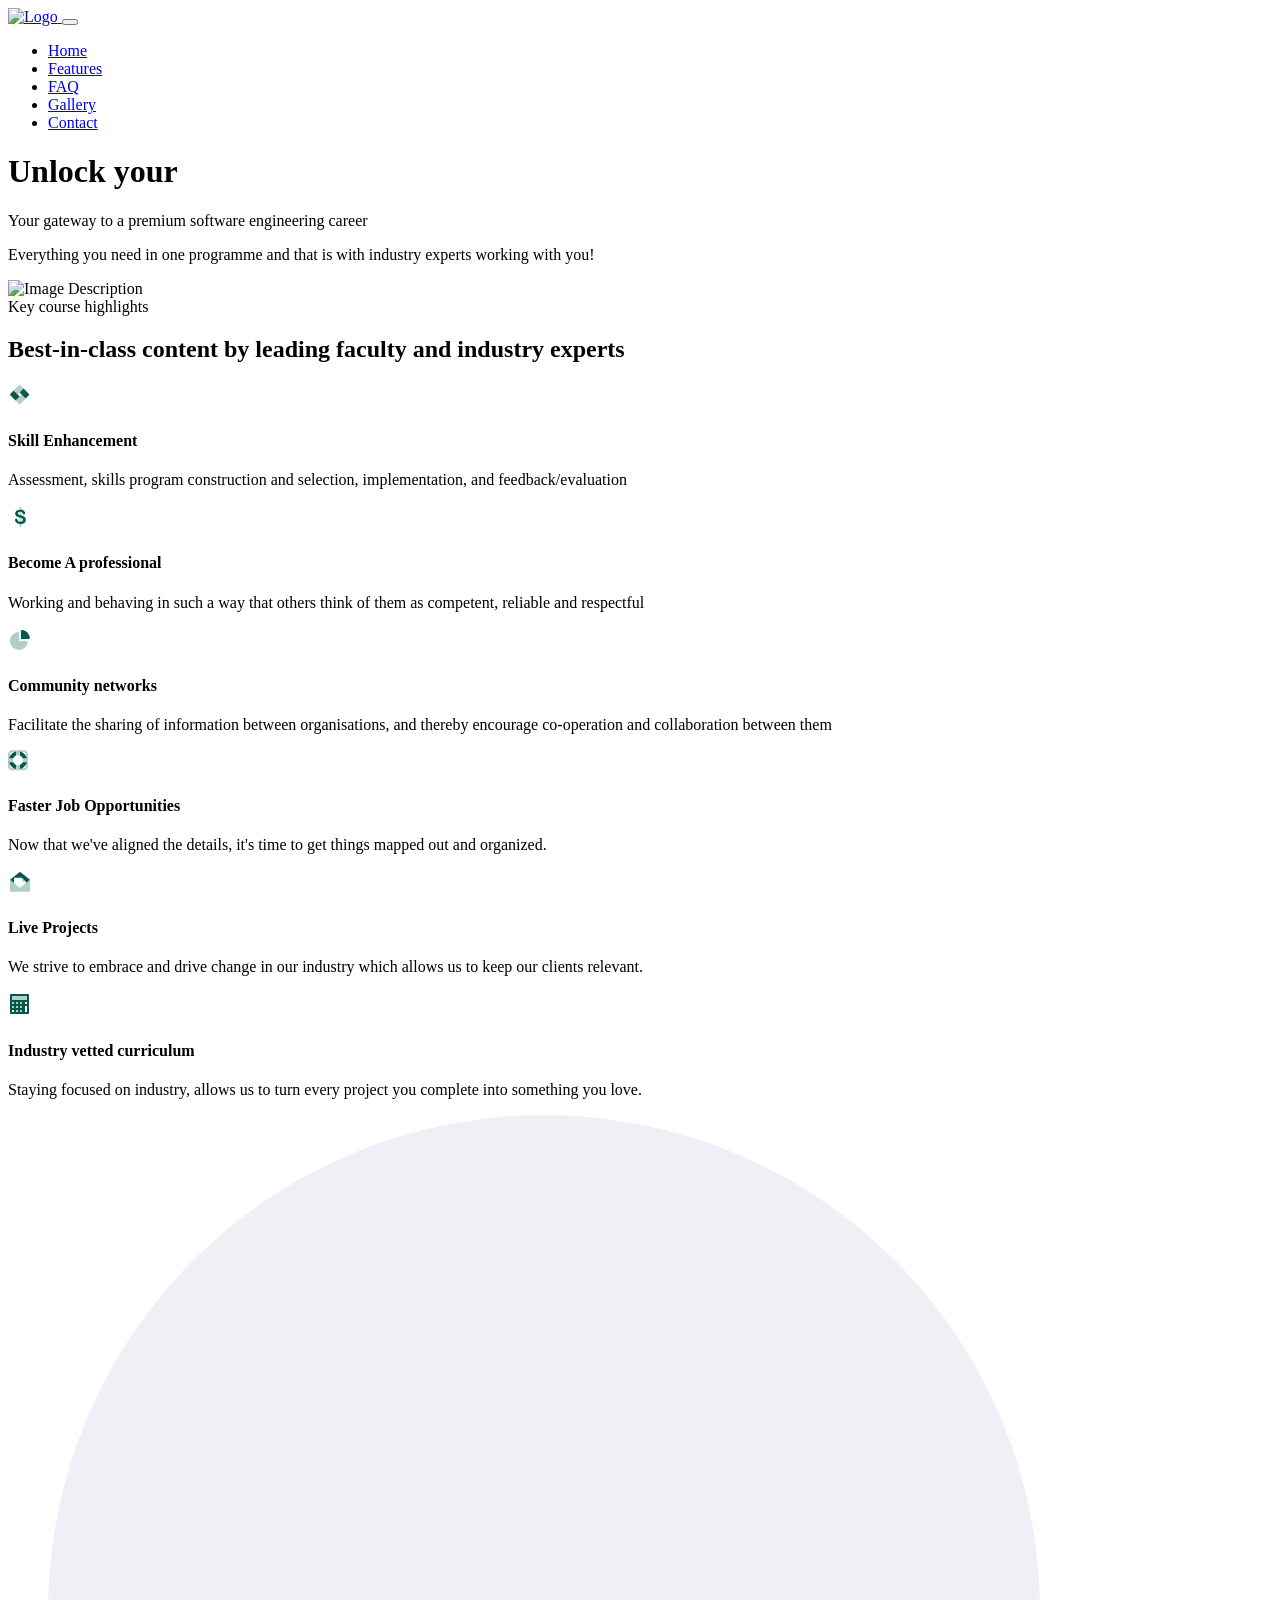
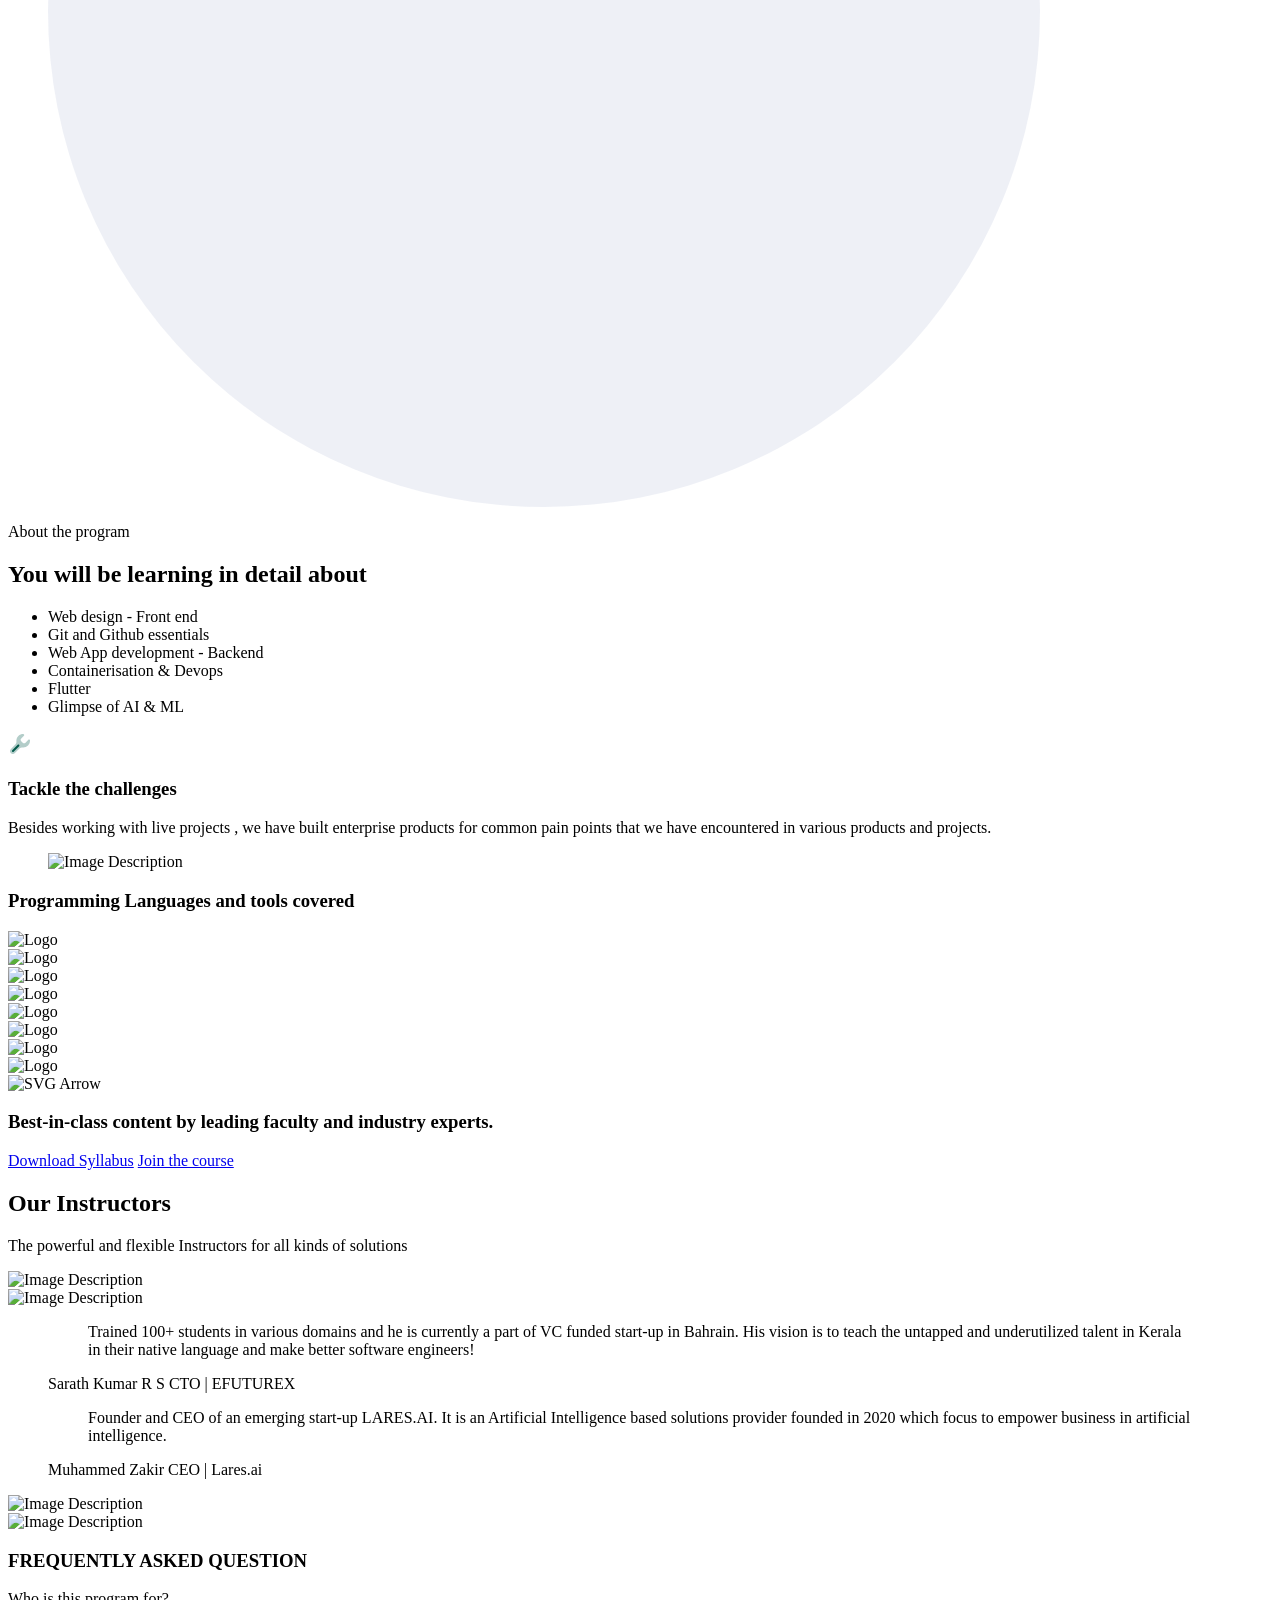
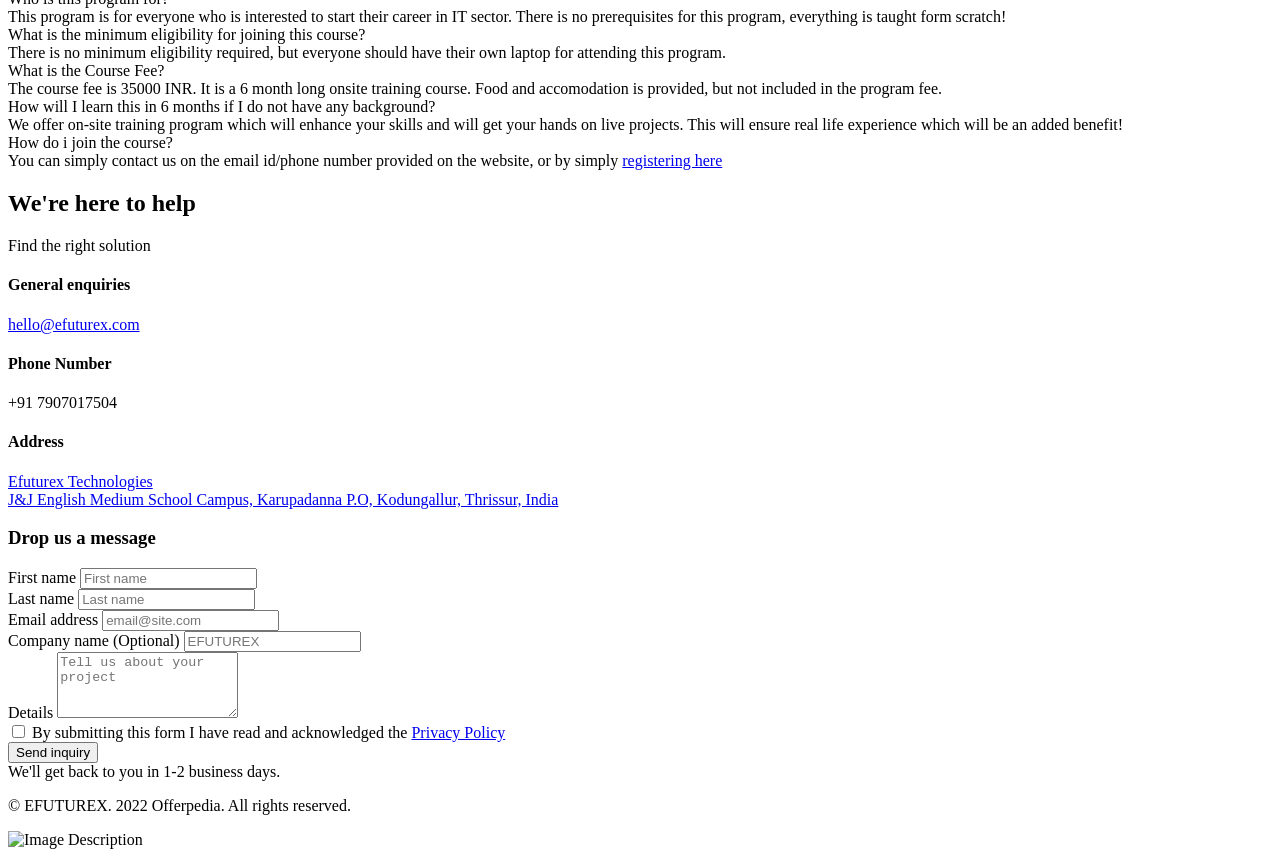
==== index.html @ 936fd27d "da a" ====
<!DOCTYPE html>
<html lang="en" dir="">
<head>
  <!-- Required Meta Tags Always Come First -->
  <meta charset="utf-8">
  <meta name="viewport" content="width=device-width, initial-scale=1, shrink-to-fit=no">

  <!-- Title -->
  <title>EFUTUREX - The Pathway to your future</title>

  <!-- Favicon -->
  <link rel="apple-touch-icon" sizes="57x57" href="assets/img/favicon/apple-icon-57x57.png">
  <link rel="apple-touch-icon" sizes="60x60" href="assets/img/favicon/apple-icon-60x60.png">
  <link rel="apple-touch-icon" sizes="72x72" href="assets/img/favicon/apple-icon-72x72.png">
  <link rel="apple-touch-icon" sizes="76x76" href="assets/img/favicon/apple-icon-76x76.png">
  <link rel="apple-touch-icon" sizes="114x114" href="assets/img/favicon/apple-icon-114x114.png">
  <link rel="apple-touch-icon" sizes="120x120" href="assets/img/favicon/apple-icon-120x120.png">
  <link rel="apple-touch-icon" sizes="144x144" href="assets/img/favicon/apple-icon-144x144.png">
  <link rel="apple-touch-icon" sizes="152x152" href="assets/img/favicon/apple-icon-152x152.png">
  <link rel="apple-touch-icon" sizes="180x180" href="assets/img/favicon/apple-icon-180x180.png">
  <link rel="icon" type="image/png" sizes="192x192"  href="assets/img/favicon/android-icon-192x192.png">
  <link rel="icon" type="image/png" sizes="32x32" href="assets/img/favicon/favicon-32x32.png">
  <link rel="icon" type="image/png" sizes="96x96" href="assets/img/favicon/favicon-96x96.png">
  <link rel="icon" type="image/png" sizes="16x16" href="assets/img/favicon/favicon-16x16.png">
  <link rel="manifest" href="/manifest.json">
  <meta name="msapplication-TileColor" content="#ffffff">
  <meta name="msapplication-TileImage" content="assets/img/favicon/ms-icon-144x144.png">
  <meta name="theme-color" content="#ffffff">

  <!-- Font -->
  <link href="https://fonts.googleapis.com/css2?family=Inter:wght@400;600&amp;display=swap" rel="stylesheet">

  <!-- CSS Implementing Plugins -->
  <link rel="stylesheet" href="assets/css/vendor.min.css">
  <link rel="stylesheet" href="assets/vendor/bootstrap-icons/font/bootstrap-icons.css">
  <link rel="stylesheet" href="assets/vendor/aos/dist/aos.css">

  <!-- CSS Front Template -->
  <link rel="stylesheet" href="assets/css/theme.minc619.css?v=1.0">
</head>

<body id="homeSection" class="position-relative">
  <!-- ========== HEADER ========== -->
  <header id="header" class="navbar navbar-expand-lg navbar-end navbar-absolute-top navbar-light navbar-show-hide" data-hs-header-options='{
            "fixMoment": 1000,
            "fixEffect": "slide"
          }'>
    

    <div class="container">
      <nav class="js-mega-menu navbar-nav-wrap">
        <!-- Default Logo -->
        <a class="navbar-brand" href="index.html" aria-label="Front">
          <img class="navbar-brand-logo" src="assets/img/EFUTUREX-Logo.png" alt="Logo" style="100px">
        </a>
        <!-- End Default Logo -->

        <!-- Toggler -->
        <button class="navbar-toggler" type="button" data-bs-toggle="collapse" data-bs-target="#navbarNavDropdown" aria-controls="navbarNavDropdown" aria-expanded="false" aria-label="Toggle navigation">
          <span class="navbar-toggler-default">
            <i class="bi-list"></i>
          </span>
          <span class="navbar-toggler-toggled">
            <i class="bi-x"></i>
          </span>
        </button>
        <!-- End Toggler -->

        <!-- Collapse -->
        <div class="collapse navbar-collapse" id="navbarNavDropdown">
          <ul id="navbarNavDropdownNav" class="navbar-nav">
            <li class="nav-item">
              <a class="nav-link active" href="#homeSection">Home</a>
            </li>

            <li class="nav-item">
              <a class="nav-link" href="#aboutSection">Features</a>
            </li>

            <li class="nav-item">
              <a class="nav-link" href="#pricingSection">FAQ</a>
            </li>
			
			<li class="nav-item">
              <a class="nav-link" href="#pricingSection">Gallery</a>
            </li>

            <li class="nav-item">
              <a class="nav-link" href="#eventsSection">Contact</a>
            </li>
		  </ul>
        </div>
        <!-- End Collapse -->
      </nav>
    </div>
  </header>

  <!-- ========== END HEADER ========== -->

  <!-- ========== MAIN CONTENT ========== -->
  <main id="content" role="main" class="mb-5">
    <!-- Hero -->
    <div class="container position-relative content-space-t-3 content-space-t-md-4 content-space-t-lg-4">
      <div class="row justify-content-lg-between align-items-lg-center">
        <div class="col-md-10 col-lg-5">
          <!-- Heading -->
          <div class="mb-7">
            <h1 class="display-4 mb-3">
              Unlock your<br>

              <span class="text-primary text-highlight-warning">
                <span class="js-typedjs" data-hs-typed-options='{
                        "strings": ["future.", "potential.", "skills."],
                        "typeSpeed": 90,
                        "loop": true,
                        "backSpeed": 30,
                        "backDelay": 2500
                      }'></span>
              </span>
            </h1>
            <p class="lead">Your gateway to a premium software engineering career</p>
            <p class="lead">Everything you need in one programme and that is with industry experts working with you!</p>
          </div>
          <!-- End Title & Description -->

          
        </div>
        <!-- End Col -->

        <div class="col-lg-6">
          <div class="d-none d-lg-block">
            <img class="img-fluid" src="assets/svg/illustrations/oc-growing.svg" alt="Image Description">
          </div>
        </div>
        <!-- End Col -->
      </div>
      <!-- End Row -->
    </div>
    <!-- End Hero -->

    <!-- Icon Blocks -->
    <div class="overflow-hidden">
      <div class="container position-relative content-space-2 content-space-t-lg-3">
        <!-- Heading -->
        <div class="w-md-75 w-lg-50 text-center mx-md-auto mb-5 mb-md-9">
          <span class="text-cap">Key course highlights</span>
          <h2>Best-in-class content by leading faculty and industry experts</h2>
        </div>
        <!-- End Heading -->

        <div class="row">
          <div class="col-sm-6 col-md-4 mb-3 mb-md-5">
            <!-- Icon Blocks -->
            <div class="pe-lg-6">
              <span class="svg-icon text-primary mb-3">
                <svg width="24" height="24" viewBox="0 0 24 24" fill="none" xmlns="http://www.w3.org/2000/svg">
                  <path d="M15.6 5.59998L20.9 10.9C21.3 11.3 21.3 11.9 20.9 12.3L17.6 15.6L11.6 9.59998L15.6 5.59998ZM2.3 12.3L7.59999 17.6L11.6 13.6L5.59999 7.59998L2.3 10.9C1.9 11.3 1.9 11.9 2.3 12.3Z" fill="#035A4B" />
                  <path opacity="0.3" d="M17.6 15.6L12.3 20.9C11.9 21.3 11.3 21.3 10.9 20.9L7.59998 17.6L13.6 11.6L17.6 15.6ZM10.9 2.3L5.59998 7.6L9.59998 11.6L15.6 5.6L12.3 2.3C11.9 1.9 11.3 1.9 10.9 2.3Z" fill="#035A4B" />
                </svg>

              </span>

              <h4>Skill Enhancement</h4>
              <p>Assessment, skills program construction and selection, implementation, and feedback/evaluation</p>
            </div>
            <!-- End Icon Blocks -->
          </div>
          <!-- End Col -->

          <div class="col-sm-6 col-md-4 mb-3 mb-md-5">
            <!-- Icon Blocks -->
            <div class="pe-lg-6">
              <span class="svg-icon text-primary mb-3">
                <svg width="24" height="24" viewBox="0 0 24 24" fill="none" xmlns="http://www.w3.org/2000/svg">
                  <path opacity="0.3" d="M12.5 22C11.9 22 11.5 21.6 11.5 21V3C11.5 2.4 11.9 2 12.5 2C13.1 2 13.5 2.4 13.5 3V21C13.5 21.6 13.1 22 12.5 22Z" fill="#035A4B" />
                  <path d="M17.8 14.7C17.8 15.5 17.6 16.3 17.2 16.9C16.8 17.6 16.2 18.1 15.3 18.4C14.5 18.8 13.5 19 12.4 19C11.1 19 10 18.7 9.10001 18.2C8.50001 17.8 8.00001 17.4 7.60001 16.7C7.20001 16.1 7 15.5 7 14.9C7 14.6 7.09999 14.3 7.29999 14C7.49999 13.8 7.80001 13.6 8.20001 13.6C8.50001 13.6 8.69999 13.7 8.89999 13.9C9.09999 14.1 9.29999 14.4 9.39999 14.7C9.59999 15.1 9.8 15.5 10 15.8C10.2 16.1 10.5 16.3 10.8 16.5C11.2 16.7 11.6 16.8 12.2 16.8C13 16.8 13.7 16.6 14.2 16.2C14.7 15.8 15 15.3 15 14.8C15 14.4 14.9 14 14.6 13.7C14.3 13.4 14 13.2 13.5 13.1C13.1 13 12.5 12.8 11.8 12.6C10.8 12.4 9.99999 12.1 9.39999 11.8C8.69999 11.5 8.19999 11.1 7.79999 10.6C7.39999 10.1 7.20001 9.39998 7.20001 8.59998C7.20001 7.89998 7.39999 7.19998 7.79999 6.59998C8.19999 5.99998 8.80001 5.60005 9.60001 5.30005C10.4 5.00005 11.3 4.80005 12.3 4.80005C13.1 4.80005 13.8 4.89998 14.5 5.09998C15.1 5.29998 15.6 5.60002 16 5.90002C16.4 6.20002 16.7 6.6 16.9 7C17.1 7.4 17.2 7.69998 17.2 8.09998C17.2 8.39998 17.1 8.7 16.9 9C16.7 9.3 16.4 9.40002 16 9.40002C15.7 9.40002 15.4 9.29995 15.3 9.19995C15.2 9.09995 15 8.80002 14.8 8.40002C14.6 7.90002 14.3 7.49995 13.9 7.19995C13.5 6.89995 13 6.80005 12.2 6.80005C11.5 6.80005 10.9 7.00005 10.5 7.30005C10.1 7.60005 9.79999 8.00002 9.79999 8.40002C9.79999 8.70002 9.9 8.89998 10 9.09998C10.1 9.29998 10.4 9.49998 10.6 9.59998C10.8 9.69998 11.1 9.90002 11.4 9.90002C11.7 10 12.1 10.1 12.7 10.3C13.5 10.5 14.2 10.7 14.8 10.9C15.4 11.1 15.9 11.4 16.4 11.7C16.8 12 17.2 12.4 17.4 12.9C17.6 13.4 17.8 14 17.8 14.7Z" fill="#035A4B" />
                </svg>

              </span>

              <h4>Become A professional</h4>
              <p>Working and behaving in such a way that others think of them as competent, reliable and respectful</p>
            </div>
            <!-- End Icon Blocks -->
          </div>
          <!-- End Col -->

          <div class="col-sm-6 col-md-4 mb-3 mb-md-5">
            <!-- Icon Blocks -->
            <div class="pe-lg-6">
              <span class="svg-icon text-primary mb-3">
                <svg width="24" height="24" viewBox="0 0 24 24" fill="none" xmlns="http://www.w3.org/2000/svg">
                  <path opacity="0.3" d="M10.9607 12.9128H18.8607C19.4607 12.9128 19.9607 13.4128 19.8607 14.0128C19.2607 19.0128 14.4607 22.7128 9.26068 21.7128C5.66068 21.0128 2.86071 18.2128 2.16071 14.6128C1.16071 9.31284 4.96069 4.61281 9.86069 4.01281C10.4607 3.91281 10.9607 4.41281 10.9607 5.01281V12.9128V12.9128Z" fill="#035A4B" />
                  <path d="M12.9607 10.9128V3.01281C12.9607 2.41281 13.4607 1.91281 14.0607 2.01281C16.0607 2.21281 17.8607 3.11284 19.2607 4.61284C20.6607 6.01284 21.5607 7.91285 21.8607 9.81285C21.9607 10.4129 21.4607 10.9128 20.8607 10.9128H12.9607V10.9128Z" fill="#035A4B" />
                </svg>

              </span>

              <h4>Community networks</h4>
              <p>Facilitate the sharing of information between organisations, and thereby encourage co-operation and collaboration between them</p>
            </div>
            <!-- End Icon Blocks -->
          </div>
          <!-- End Col -->

          <div class="col-sm-6 col-md-4 mb-3 mb-md-5">
            <!-- Icon Blocks -->
            <div class="pe-lg-6">
              <span class="svg-icon text-primary mb-3">
                <svg width="20" height="21" viewBox="0 0 20 21" fill="none" xmlns="http://www.w3.org/2000/svg">
                  <path opacity="0.3" d="M16 0.200012H4C1.8 0.200012 0 2.00001 0 4.20001V16.2C0 18.4 1.8 20.2 4 20.2H16C18.2 20.2 20 18.4 20 16.2V4.20001C20 2.00001 18.2 0.200012 16 0.200012ZM15 10.2C15 10.9 14.8 11.6 14.6 12.2H18V16.2C18 17.3 17.1 18.2 16 18.2H12V14.8C11.4 15.1 10.7 15.2 10 15.2C9.3 15.2 8.6 15 8 14.8V18.2H4C2.9 18.2 2 17.3 2 16.2V12.2H5.4C5.1 11.6 5 10.9 5 10.2C5 9.50001 5.2 8.80001 5.4 8.20001H2V4.20001C2 3.10001 2.9 2.20001 4 2.20001H8V5.60001C8.6 5.30001 9.3 5.20001 10 5.20001C10.7 5.20001 11.4 5.40001 12 5.60001V2.20001H16C17.1 2.20001 18 3.10001 18 4.20001V8.20001H14.6C14.8 8.80001 15 9.50001 15 10.2Z" fill="#035A4B" />
                  <path d="M12 1.40002C15.4 2.20002 18 4.80003 18.8 8.20003H14.6C14.1 7.00003 13.2 6.10003 12 5.60003V1.40002V1.40002ZM5.40001 8.20003C5.90001 7.00003 6.80001 6.10003 8.00001 5.60003V1.40002C4.60001 2.20002 2.00001 4.80003 1.20001 8.20003H5.40001ZM14.6 12.2C14.1 13.4 13.2 14.3 12 14.8V19C15.4 18.2 18 15.6 18.8 12.2H14.6V12.2ZM8.00001 14.8C6.80001 14.3 5.90001 13.4 5.40001 12.2H1.20001C2.00001 15.6 4.60001 18.2 8.00001 19V14.8V14.8Z" fill="#035A4B" />
                </svg>

              </span>

              <h4>Faster Job Opportunities</h4>
              <p>Now that we've aligned the details, it's time to get things mapped out and organized.</p>
            </div>
            <!-- End Icon Blocks -->
          </div>
          <!-- End Col -->

          <div class="col-sm-6 col-md-4 mb-3 mb-sm-0">
            <!-- Icon Blocks -->
            <div class="pe-lg-6">
              <span class="svg-icon text-primary mb-3">
                <svg width="24" height="24" viewBox="0 0 24 24" fill="none" xmlns="http://www.w3.org/2000/svg">
                  <path d="M6 8.725C6 8.125 6.4 7.725 7 7.725H14L18 11.725V12.925L22 9.725L12.6 2.225C12.2 1.925 11.7 1.925 11.4 2.225L2 9.725L6 12.925V8.725V8.725Z" fill="#035A4B" />
                  <path opacity="0.3" d="M22 9.72498V20.725C22 21.325 21.6 21.725 21 21.725H3C2.4 21.725 2 21.325 2 20.725V9.72498L11.4 17.225C11.8 17.525 12.3 17.525 12.6 17.225L22 9.72498ZM15 11.725H18L14 7.72498V10.725C14 11.325 14.4 11.725 15 11.725Z" fill="#035A4B" />
                </svg>

              </span>

              <h4>Live Projects</h4>
              <p>We strive to embrace and drive change in our industry which allows us to keep our clients relevant.</p>
            </div>
            <!-- End Icon Blocks -->
          </div>
          <!-- End Col -->

          <div class="col-sm-6 col-md-4">
            <!-- Icon Blocks -->
            <div class="pe-lg-6">
              <span class="svg-icon text-primary mb-3">
                <svg width="24" height="24" viewBox="0 0 24 24" fill="none" xmlns="http://www.w3.org/2000/svg">
                  <path opacity="0.3" d="M3 3V17H7V21H15V9H20V3H3Z" fill="#035A4B" />
                  <path d="M20 22H3C2.4 22 2 21.6 2 21V3C2 2.4 2.4 2 3 2H20C20.6 2 21 2.4 21 3V21C21 21.6 20.6 22 20 22ZM19 4H4V8H19V4ZM6 18H4V20H6V18ZM6 14H4V16H6V14ZM6 10H4V12H6V10ZM10 18H8V20H10V18ZM10 14H8V16H10V14ZM10 10H8V12H10V10ZM14 18H12V20H14V18ZM14 14H12V16H14V14ZM14 10H12V12H14V10ZM19 14H17V20H19V14ZM19 10H17V12H19V10Z" fill="#035A4B" />
                </svg>

              </span>

              <h4>Industry vetted curriculum</h4>
              <p>Staying focused on industry, allows us to turn every project you complete into something you love.</p>
            </div>
            <!-- End Icon Blocks -->
          </div>
          <!-- End Col -->
        </div>
        <!-- End Row -->

        <!-- SVG Shape -->
        <figure class="position-absolute zi-n1" style="top: -35rem; left: 50rem; width: 62rem; height: 62rem;">
          <svg preserveAspectRatio="none" xmlns="http://www.w3.org/2000/svg" x="0px" y="0px" viewBox="0 0 260 260">
            <circle fill="#e7eaf3" opacity=".7" cx="130" cy="130" r="130" />
          </svg>
        </figure>
        <!-- End SVG Shape -->
      </div>
	  
    </div>
    <!-- End Icon Blocks -->
	
	<!-- Features -->
    <div class="overflow-hidden">
      <div class="container content-space-2 content-space-lg-3">
        <!-- Heading -->
        <div class="w-md-75 w-lg-50 text-center mx-md-auto mb-5 mb-md-9">
          <span class="text-cap">About the program</span>
          <h2>You will be learning in detail about</h2>
        </div>
        <!-- End Heading -->

        <div class="w-md-75 mx-md-auto">
          <div class="row justify-content-lg-center align-items-md-center">
            <div class="col-md-5 mb-7 mb-md-0">
              <!-- List Checked -->
              <ul class="list-checked list-checked-soft-bg-primary list-checked-lg mb-5">
                <li class="list-checked-item">Web design - Front end</li>
                <li class="list-checked-item">Git and Github essentials</li>
                <li class="list-checked-item">Web App development - Backend</li>
                <li class="list-checked-item">Containerisation & Devops</li>
                <li class="list-checked-item">Flutter</li>
                <li class="list-checked-item">Glimpse of AI & ML</li>
              </ul>
              <!-- End List Checked -->
			</div>
            <!-- End Col -->

            <div class="col-md-7 col-lg-5">
              <div class="position-relative">
                <!-- Card -->
                <div class="card">
                  <div class="card-body">
                    <span class="svg-icon text-primary mb-4">
                      <svg width="24" height="24" viewBox="0 0 24 24" fill="none" xmlns="http://www.w3.org/2000/svg">
                        <path opacity="0.3" d="M22.0318 8.59998C22.0318 10.4 21.4318 12.2 20.0318 13.5C18.4318 15.1 16.3318 15.7 14.2318 15.4C13.3318 15.3 12.3318 15.6 11.7318 16.3L6.93177 21.1C5.73177 22.3 3.83179 22.2 2.73179 21C1.63179 19.8 1.83177 18 2.93177 16.9L7.53178 12.3C8.23178 11.6 8.53177 10.7 8.43177 9.80005C8.13177 7.80005 8.73176 5.6 10.3318 4C11.7318 2.6 13.5318 2 15.2318 2C16.1318 2 16.6318 3.20005 15.9318 3.80005L13.0318 6.70007C12.5318 7.20007 12.4318 7.9 12.7318 8.5C13.3318 9.7 14.2318 10.6001 15.4318 11.2001C16.0318 11.5001 16.7318 11.3 17.2318 10.9L20.1318 8C20.8318 7.2 22.0318 7.59998 22.0318 8.59998Z" fill="#035A4B" />
                        <path d="M4.23179 19.7C3.83179 19.3 3.83179 18.7 4.23179 18.3L9.73179 12.8C10.1318 12.4 10.7318 12.4 11.1318 12.8C11.5318 13.2 11.5318 13.8 11.1318 14.2L5.63179 19.7C5.23179 20.1 4.53179 20.1 4.23179 19.7Z" fill="#035A4B" />
                      </svg>

                    </span>

                    <h3 class="card-title">Tackle the challenges</h3>
                    <p class="card-text">Besides working with live projects , we have built enterprise products for common pain points that we have encountered in various products and projects.</p>
                  </div>
                </div>
                <!-- End Card -->

                <!-- SVG Shape -->
                <figure class="position-absolute bottom-0 end-0 zi-n1 mb-n7 me-n7" style="width: 12rem;">
                  <img class="img-fluid" src="./assets/svg/components/dots-lg.svg" alt="Image Description">
                </figure>
                <!-- End SVG Shape -->
              </div>
            </div>
            <!-- End Col -->
          </div>
          <!-- End Row -->
        </div>
      </div>
    </div>
    <!-- End Features -->
	
	<!-- Clients -->
    <div class="container content-space-2 content-space-b-lg-3">
      <!-- Heading -->
      <div class="w-md-75 w-lg-50 text-center mx-md-auto mb-6">
        <h3>Programming Languages and tools covered</h3>
      </div>
      <!-- End Heading -->

      <div class="row justify-content-center text-center">
        <div class="col-4 col-sm-3 col-md-2 py-3">
          <img class="avatar avatar-lg avatar-4x3 avatar-centered" src="assets/svg/programming/icons8-html-5.svg" alt="Logo">
        </div>
        <!-- End Col -->

        <div class="col-4 col-sm-3 col-md-2 py-3">
          <img class="avatar avatar-lg avatar-4x3 avatar-centered" src="assets/svg/programming/icons8-css3.svg" alt="Logo">
        </div>
        <!-- End Col -->

        <div class="col-4 col-sm-3 col-md-2 py-3">
          <img class="avatar avatar-lg avatar-4x3 avatar-centered" src="assets/svg/programming/icons8-javascript.svg" alt="Logo">
        </div>
        <!-- End Col -->

        <div class="col-4 col-sm-3 col-md-2 py-3">
          <img class="avatar avatar-lg avatar-4x3 avatar-centered" src="assets/svg/programming/bootstrap-logo.svg" alt="Logo">
        </div>
        <!-- End Col -->

        <div class="col-4 col-sm-3 col-md-2 py-3">
          <img class="avatar avatar-lg avatar-4x3 avatar-centered" src="assets/svg/programming/282806_jquery_logo_icon.svg" alt="Logo">
        </div>
        <!-- End Col -->

        <div class="col-4 col-sm-3 col-md-2 py-3">
          <img class="avatar avatar-lg avatar-4x3 avatar-centered" src="assets/svg/programming/react-js.svg" alt="Logo">
        </div>
        <!-- End Col -->

        <div class="col-4 col-sm-3 col-md-2 py-3">
          <img class="avatar avatar-lg avatar-4x3 avatar-centered" src="assets/svg/programming/icons8-python.svg" alt="Logo">
        </div>
        <!-- End Col -->

        <div class="col-4 col-sm-3 col-md-2 py-3">
          <img class="avatar avatar-lg avatar-4x3 avatar-centered" src="assets/svg/programming/icons8-django.svg" alt="Logo">
        </div>
        <!-- End Col -->

        
      </div>
      <!-- End Row -->
    </div>
    <!-- End Clients -->
	
	<!-- Devices -->
    <div class="container">
      <div class="w-75 mx-auto mb-7">
        <img class="img-fluid" src="assets/svg/components/three-pointers.svg" alt="SVG Arrow">
      </div>

       <!-- CTA -->
		<div class="bg-light rounded-2 p-3" style="background-image: url(./assets/svg/components/wave-pattern-light.svg);">
		  <div class="container content-space-2">
			<div class="row justify-content-lg-between align-items-lg-center">
			  <div class="col-md mb-5 mb-md-0">
				<h3 class="text-black mb-0">Best-in-class content by leading faculty and industry experts.</h3>
			  </div>
			  <!-- End Col -->

			  <div class="col-md-auto">
				<div class="d-grid d-sm-flex gap-3">
				  <a class="btn btn-primary btn-transition" href="assets/downloads/FullStack+Mobileapplication+DEvops+Aiml-EFUTUREX.pdf">Download Syllabus</a>
				  <a class="btn btn-primary btn-transition" href="https://forms.gle/UAdSk6q2M8FZ1CXMA">Join the course</a>
				</div>
			  </div>
			  <!-- End Col -->
			</div>
			<!-- End Row -->
		  </div>
		</div>
		<!-- End CTA -->
	</div>
    <!-- End Devices -->

    
	<!-- Features -->
    <div class="position-relative rounded-2 mx-3 mx-lg-10">
      <div class="container content-space-2 content-space-lg-3">
        <!-- Heading -->
        <div class="w-md-75 w-lg-50 text-center mx-md-auto mb-5">
          <h2>Our Instructors</h2>
          <p>The powerful and flexible Instructors for all kinds of solutions</p>
        </div>
        <!-- End Heading -->
		
		<!-- Testimonials -->
		<div class="overflow-hidden">
		  <div class="container content-space-b-2">
			<div class="row justify-content-lg-center align-items-md-center">
			  <div class="col-md-5 mb-10 mb-md-0">
				<div class="position-relative">
				  <img class="img-fluid rounded-2" src="./assets/img/800x900/img1.jpg" alt="Image Description">

				  <!-- SVG Shape -->
				  <div class="position-absolute bottom-0 start-0 zi-n1 mb-n7 ms-n7" style="width: 12rem;">
					<img class="img-fluid" src="./assets/svg/components/dots-lg.svg" alt="Image Description">
				  </div>
				  <!-- End SVG Shape -->
				</div>
			  </div>
			  <!-- End Col -->

			  <div class="col-md-6 col-lg-5">
				<div class="ps-md-6">
				  <!-- Blockquote -->
				  <figure>
					<blockquote class="blockquote blockquote-lg">Trained 100+ students in various domains and he is currently a part of VC funded start-up in Bahrain. His vision is to teach the untapped and underutilized talent in Kerala in their native language and make better software engineers!</blockquote>

					<figcaption class="blockquote-footer">
					  Sarath Kumar R S
					  <span class="blockquote-footer-source">CTO | EFUTUREX</span>
					</figcaption>
				  </figure>
				  <!-- End Blockquote -->
				</div>
			  </div>
			  <!-- End Col -->
			</div>
			<!-- End Row -->
		  </div>
		</div>
		<!-- End Testimonials -->
		
		
		<!-- Testimonials -->
		<div class="overflow-hidden">
		  <div class="container content-space-b-2">
			<div class="row justify-content-lg-center align-items-md-center">
			  <div class="col-md-6 col-lg-5">
				<div class="ps-md-6">
				  <!-- Blockquote -->
				  <figure>
					<blockquote class="blockquote blockquote-lg">Founder and CEO of an emerging start-up LARES.AI. It is an Artificial Intelligence based solutions provider founded in 2020 which focus to empower business in artificial intelligence.</blockquote>

					<figcaption class="blockquote-footer">
					  Muhammed Zakir
					  <span class="blockquote-footer-source">CEO | Lares.ai</span>
					</figcaption>
				  </figure>
				  <!-- End Blockquote -->
				</div>
			  </div>
			  <!-- End Col -->
			  
			  <div class="col-md-5 mb-10 mb-md-0">
				<div class="position-relative">
				  <img class="img-fluid rounded-2" src="./assets/img/800x900/img1.jpg" alt="Image Description">

				  <!-- SVG Shape -->
				  <div class="position-absolute bottom-0 end-0 zi-n1 mb-n7 me-n7" style="width: 12rem;">
					<img class="img-fluid" src="./assets/svg/components/dots-lg.svg" alt="Image Description">
				  </div>
				  <!-- End SVG Shape -->
				</div>
			  </div>
			  <!-- End Col -->
			</div>
			<!-- End Row -->
		  </div>
		</div>
		<!-- End Testimonials -->
      </div>
    </div>
	
	
	<div class="container rounded-2">
		<!-- Heading -->
        <div class="w-md-75 w-lg-50 text-center mx-md-auto mb-5">
          <h3>FREQUENTLY ASKED QUESTION</h3>
        </div>
        <!-- End Heading -->
		<!-- Accordion -->
		<div class="accordion accordion-lg" id="accordionLGExample">
		  <div class="accordion-item">
			<div class="accordion-header" id="accordion-lg-headingOne">
			  <a class="accordion-button collapsed" role="button" data-bs-toggle="collapse" data-bs-target="#accordion-lg-collapseOne" aria-expanded="false" aria-controls="accordion-lg-collapseOne">
				Who is this program for?
			  </a>
			</div>
			<div id="accordion-lg-collapseOne" class="accordion-collapse collapse" aria-labelledby="accordion-lg-headingOne" data-bs-parent="#accordionLGExample">
			  <div class="accordion-body">This program is for everyone who is interested to start their career in IT sector. There is no prerequisites for this program, everything is taught form scratch!</div>
			</div>
		  </div>
		  <div class="accordion-item">
			<div class="accordion-header" id="accordion-lg-headingTwo">
			  <a class="accordion-button collapsed" role="button" data-bs-toggle="collapse" data-bs-target="#accordion-lg-collapseTwo" aria-expanded="false" aria-controls="accordion-lg-collapseTwo">
				What is the minimum eligibility for joining this course?
			  </a>
			</div>
			<div id="accordion-lg-collapseTwo" class="accordion-collapse collapse" aria-labelledby="accordion-lg-headingTwo" data-bs-parent="#accordionLGExample">
			  <div class="accordion-body">There is no minimum eligibility required, but everyone should have their own laptop for attending this program.</div>
			</div>
		  </div>
		  <div class="accordion-item">
			<div class="accordion-header" id="accordion-lg-headingThree">
			  <a class="accordion-button collapsed" role="button" data-bs-toggle="collapse" data-bs-target="#accordion-lg-collapseThree" aria-expanded="false" aria-controls="accordion-lg-collapseThree">
				What is the Course Fee?
			  </a>
			</div>
			<div id="accordion-lg-collapseThree" class="accordion-collapse collapse" aria-labelledby="accordion-lg-headingThree" data-bs-parent="#accordionLGExample">
			  <div class="accordion-body">The course fee is 35000 INR. It is a 6 month long onsite training course. Food and accomodation is provided, but not included in the program fee.</div>
			</div>
		  </div>
		  <div class="accordion-item">
			<div class="accordion-header" id="accordion-lg-headingFour">
			  <a class="accordion-button collapsed" role="button" data-bs-toggle="collapse" data-bs-target="#accordion-lg-collapseFour" aria-expanded="false" aria-controls="accordion-lg-collapseFour">
				How will I learn this in 6 months if I do not have any background?
			  </a>
			</div>
			<div id="accordion-lg-collapseFour" class="accordion-collapse collapse" aria-labelledby="accordion-lg-headingFour" data-bs-parent="#accordionLGExample">
			  <div class="accordion-body">We offer on-site training program which will enhance your skills and will get your hands on live projects. This will ensure real life experience which will be an added benefit!</div>
			</div>
		  </div>
		  <div class="accordion-item">
			<div class="accordion-header" id="accordion-lg-headingFive">
			  <a class="accordion-button collapsed" role="button" data-bs-toggle="collapse" data-bs-target="#accordion-lg-collapseFive" aria-expanded="false" aria-controls="accordion-lg-collapseFive">
				How do i join the course?
			  </a>
			</div>
			<div id="accordion-lg-collapseFive" class="accordion-collapse collapse" aria-labelledby="accordion-lg-headingFive" data-bs-parent="#accordionLGExample">
			  <div class="accordion-body">You can simply contact us on the email id/phone number provided on the website, or by simply <a href="https://forms.gle/UAdSk6q2M8FZ1CXMA">registering here</a> </div>
			</div>
		  </div>
		</div>
		<!-- End Accordion -->
	</div>
    
	<div class="position-relative rounded-2 mx-3 mx-lg-10 container content-space-2 content-space-lg-2"></div>
    
  </main>
  <!-- ========== END MAIN CONTENT ========== -->

  <!-- ========== FOOTER ========== -->
  <!-- ========== FOOTER ========== -->
	<footer class="bg-dark position-relative mt-5">
	  <div class="container content-space-b-1 position-relative z-2">
		<div class="row justify-content-lg-between mb-10">
		  <div class="col-lg-5 content-space-t-2 content-space-t-lg-3 mb-7 mb-lg-0">
			<!-- Heading -->
			<div class="mb-7">
			  <h2 class="h1 text-white">We're here to help</h2>
			  <p class="text-white-70">Find the right solution </p>
			</div>
			<!-- End Heading -->

			<div class="row">
			  <div class="col-sm-6 mb-5">
				<span class="icon icon-soft-light icon-circle mb-3">
				  <i class="bi-envelope-open-fill"></i>
				</span>
				<h4 class="text-white mb-0">General enquiries</h4>
				<a class="text-white-70 small" href="#">hello@efuturex.com</a>
			  </div>
			  <!-- End Col -->

			  <div class="col-sm-6 mb-5">
				<span class="icon icon-soft-light icon-circle mb-3">
				  <i class="bi-telephone-inbound-fill"></i>
				</span>
				<h4 class="text-white mb-0">Phone Number</h4>
				<a class="text-white-70 small">+91 7907017504</a>
			  </div>
			  <!-- End Col -->

			  <div class="col-sm-6">
				<span class="icon icon-soft-light icon-circle mb-3">
				  <i class="bi-geo-alt-fill"></i>
				</span>
				<h4 class="text-white mb-0">Address</h4>
				<a class="text-white-70 small" href="#">Efuturex Technologies<br>J&J English Medium School Campus, Karupadanna P.O, Kodungallur, Thrissur, India</a>
			  </div>
			  <!-- End Col -->
			</div>
			<!-- End Row -->
		  </div>

		  <div class="col-lg-6 mt-lg-n10">
			<!-- Card -->
			<div class="card zi-2 shadow-lg rounded">
			  <div class="card-body">
				<div class="mb-4">
				  <h3>Drop us a message</h3>
				</div>

				<!-- Form -->
				<form>
				  <div class="row gx-3">
					<div class="col-sm-6">
					  <!-- Form -->
					  <div class="mb-3">
						<label class="form-label visually-hidden" for="hireUsFormFirstName">First name</label>
						<input type="text" class="form-control form-control-lg" name="hireUsFormNameFirstName" id="hireUsFormFirstName" placeholder="First name" aria-label="First name">
					  </div>
					  <!-- End Form -->
					</div>
					<!-- End Col -->

					<div class="col-sm-6">
					  <!-- Form -->
					  <div class="mb-3">
						<label class="form-label visually-hidden" for="hireUsFormLasttName">Last name</label>
						<input type="text" class="form-control form-control-lg" name="hireUsFormNameLastName" id="hireUsFormLasttName" placeholder="Last name" aria-label="Last name">
					  </div>
					  <!-- End Form -->
					</div>
					<!-- End Col -->
				  </div>
				  <!-- End Row -->

				  <!-- Form -->
				  <div class="mb-3">
					<label class="form-label visually-hidden" for="hireUsFormWorkEmail">Email address</label>
					<input type="email" class="form-control form-control-lg" name="hireUsFormNameWorkEmail" id="hireUsFormWorkEmail" placeholder="email@site.com" aria-label="email@site.com">
				  </div>
				  <!-- End Form -->

				  <!-- Form -->
				  <div class="mb-3">
					<label class="form-label visually-hidden" for="hireUsFormCompanyName">Company name <span class="form-label-secondary">(Optional)</span></label>
					<input type="text" class="form-control form-control-lg" name="hireUsFormNameCompanyName" id="hireUsFormCompanyName" placeholder="EFUTUREX" aria-label="EFUTUREX">
				  </div>
				  <!-- End Form -->

				  <!-- Form -->
				  <div class="mb-3">
					<label class="form-label visually-hidden" for="hireUsFormDetails">Details</label>
					<textarea class="form-control form-control-lg" name="hireUsFormNameDetails" id="hireUsFormDetails" placeholder="Tell us about your project" aria-label="Tell us about your project" rows="4"></textarea>
				  </div>
				  <!-- End Form -->

				  <!-- Check -->
				  <div class="form-check mb-4">
					<input type="checkbox" class="form-check-input" id="signupFormPrivacyCheck" name="signupFormPrivacyCheck" required data-msg="Please accept our Privacy Policy.">
					<label class="form-check-label small" for="signupFormPrivacyCheck"> By submitting this form I have read and acknowledged the <a href=../page-privacy.html>Privacy Policy</a></label>
				  </div>
				  <!-- End Check -->

				  <div class="d-grid mb-2">
					<button type="submit" class="btn btn-primary btn-lg">Send inquiry</button>
				  </div>

				  <div class="text-center">
					<span class="form-text">We'll get back to you in 1-2 business days.</span>
				  </div>
				</form>
				<!-- End Form -->
			  </div>
			</div>
			<!-- End Card -->
		  </div>
		</div>

		<div class="text-center">
		  <p class="text-white-70 small">© EFUTUREX. 2022 Offerpedia. All rights reserved.</p>
		</div>
	  </div>

	  <!-- SVG Background Shape -->
	  <div class="position-absolute bottom-0 start-0 end-0">
		<img class="img-fluid" src="assets/svg/components/isometric-squares-light.svg" alt="Image Description">
	  </div>
	  <!-- End SVG Background Shape -->
	</footer>
	<!-- ========== END FOOTER ========== -->
  <!-- ========== END FOOTER ========== -->

  

  <!-- Go To -->
  <a class="js-go-to go-to position-fixed" href="javascript:;" style="visibility: hidden;" data-hs-go-to-options='{
       "offsetTop": 700,
       "position": {
         "init": {
           "right": "2rem"
         },
         "show": {
           "bottom": "2rem"
         },
         "hide": {
           "bottom": "-2rem"
         }
       }
     }'>
    <i class="bi-chevron-up"></i>
  </a>
  <!-- ========== END SECONDARY CONTENTS ========== -->

  <!-- JS Implementing Plugins -->
  <script src="assets/js/vendor.min.js"></script>
  <script src="assets/vendor/aos/dist/aos.js"></script>

  <!-- JS Front -->
  <script src="assets/js/theme.min.js"></script>

  <!-- JS Plugins Init. -->
  <script>
    (function() {
      // INITIALIZATION OF HEADER
      // =======================================================
      new HSHeader('#header').init()


      // INITIALIZATION OF MEGA MENU
      // =======================================================
      new HSMegaMenu('.js-mega-menu', {
          desktop: {
            position: 'left'
          }
        })


      // INITIALIZATION OF SHOW ANIMATIONS
      // =======================================================
      new HSShowAnimation('.js-animation-link')


      // INITIALIZATION OF BOOTSTRAP VALIDATION
      // =======================================================
      HSBsValidation.init('.js-validate', {
        onSubmit: data => {
          data.event.preventDefault()
          alert('Submited')
        }
      })


      // INITIALIZATION OF GO TO
      // =======================================================
      new HSGoTo('.js-go-to')


      // INITIALIZATION OF AOS
      // =======================================================
      AOS.init({
        duration: 650,
        once: true
      });


      // INITIALIZATION OF TEXT ANIMATION (TYPING)
      // =======================================================
      HSCore.components.HSTyped.init('.js-typedjs')


      // SCROLLSPY
      // =======================================================
      new bootstrap.ScrollSpy(document.body, {
        target: '#navbarNavDropdownNav'
      })

      new HSScrollspy('#navbarNavDropdown', {
        breakpoint: 'lg',
        scrollOffset: -10
      })


      // INITIALIZATION OF BOOTSTRAP VALIDATION
      // =======================================================
      HSBsValidation.init('.js-validate', {
        onSubmit: data => {
          data.event.preventDefault()
          alert('Submited')
        }
      })


      // INITIALIZATION OF LEAFLET
      // =======================================================
      const leaflet = HSCore.components.HSLeaflet.init(document.getElementById('map'))

      L.tileLayer('https://api.mapbox.com/styles/v1/{id}/tiles/{z}/{x}/{y}?access_token=pk.eyJ1IjoibWFwYm94IiwiYSI6ImNpejY4NXVycTA2emYycXBndHRqcmZ3N3gifQ.rJcFIG214AriISLbB6B5aw', {
        id: 'mapbox/light-v9'
      }).addTo(leaflet)
    })()
  </script>
</body>
</html>
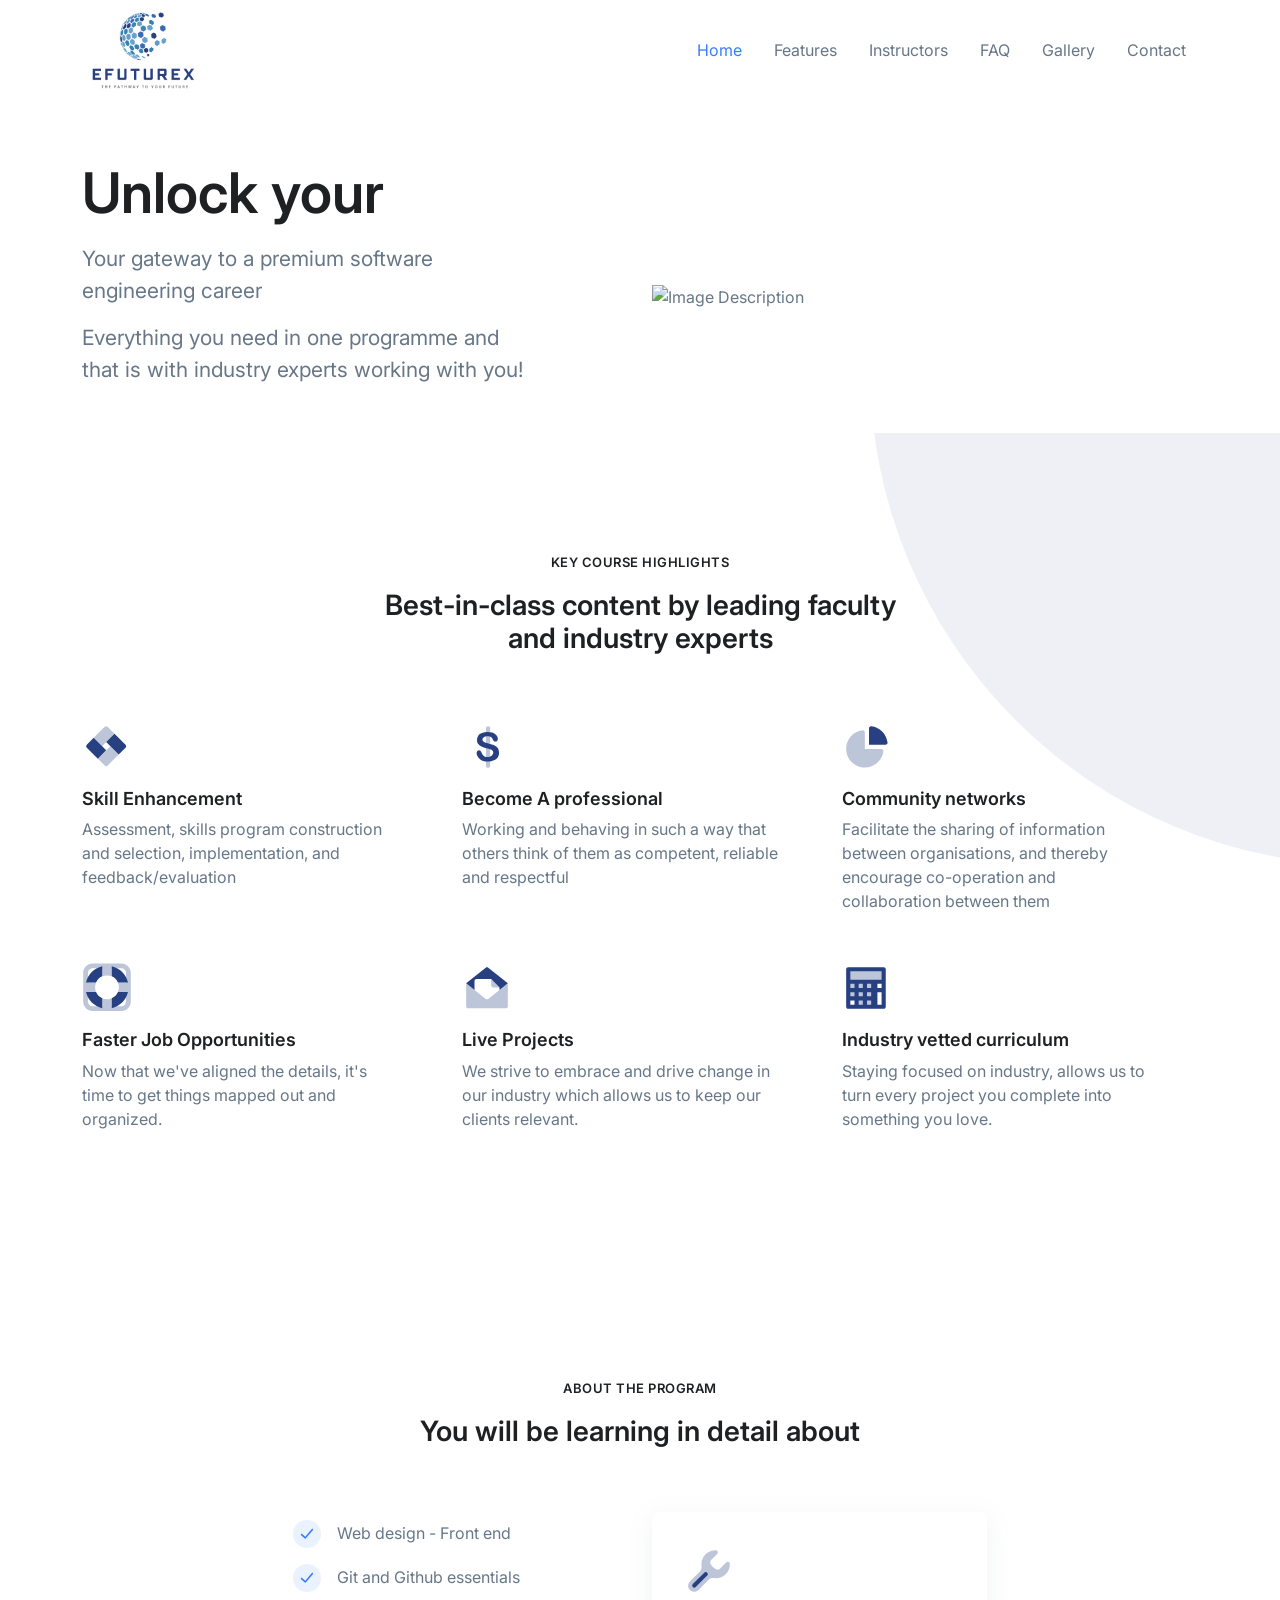
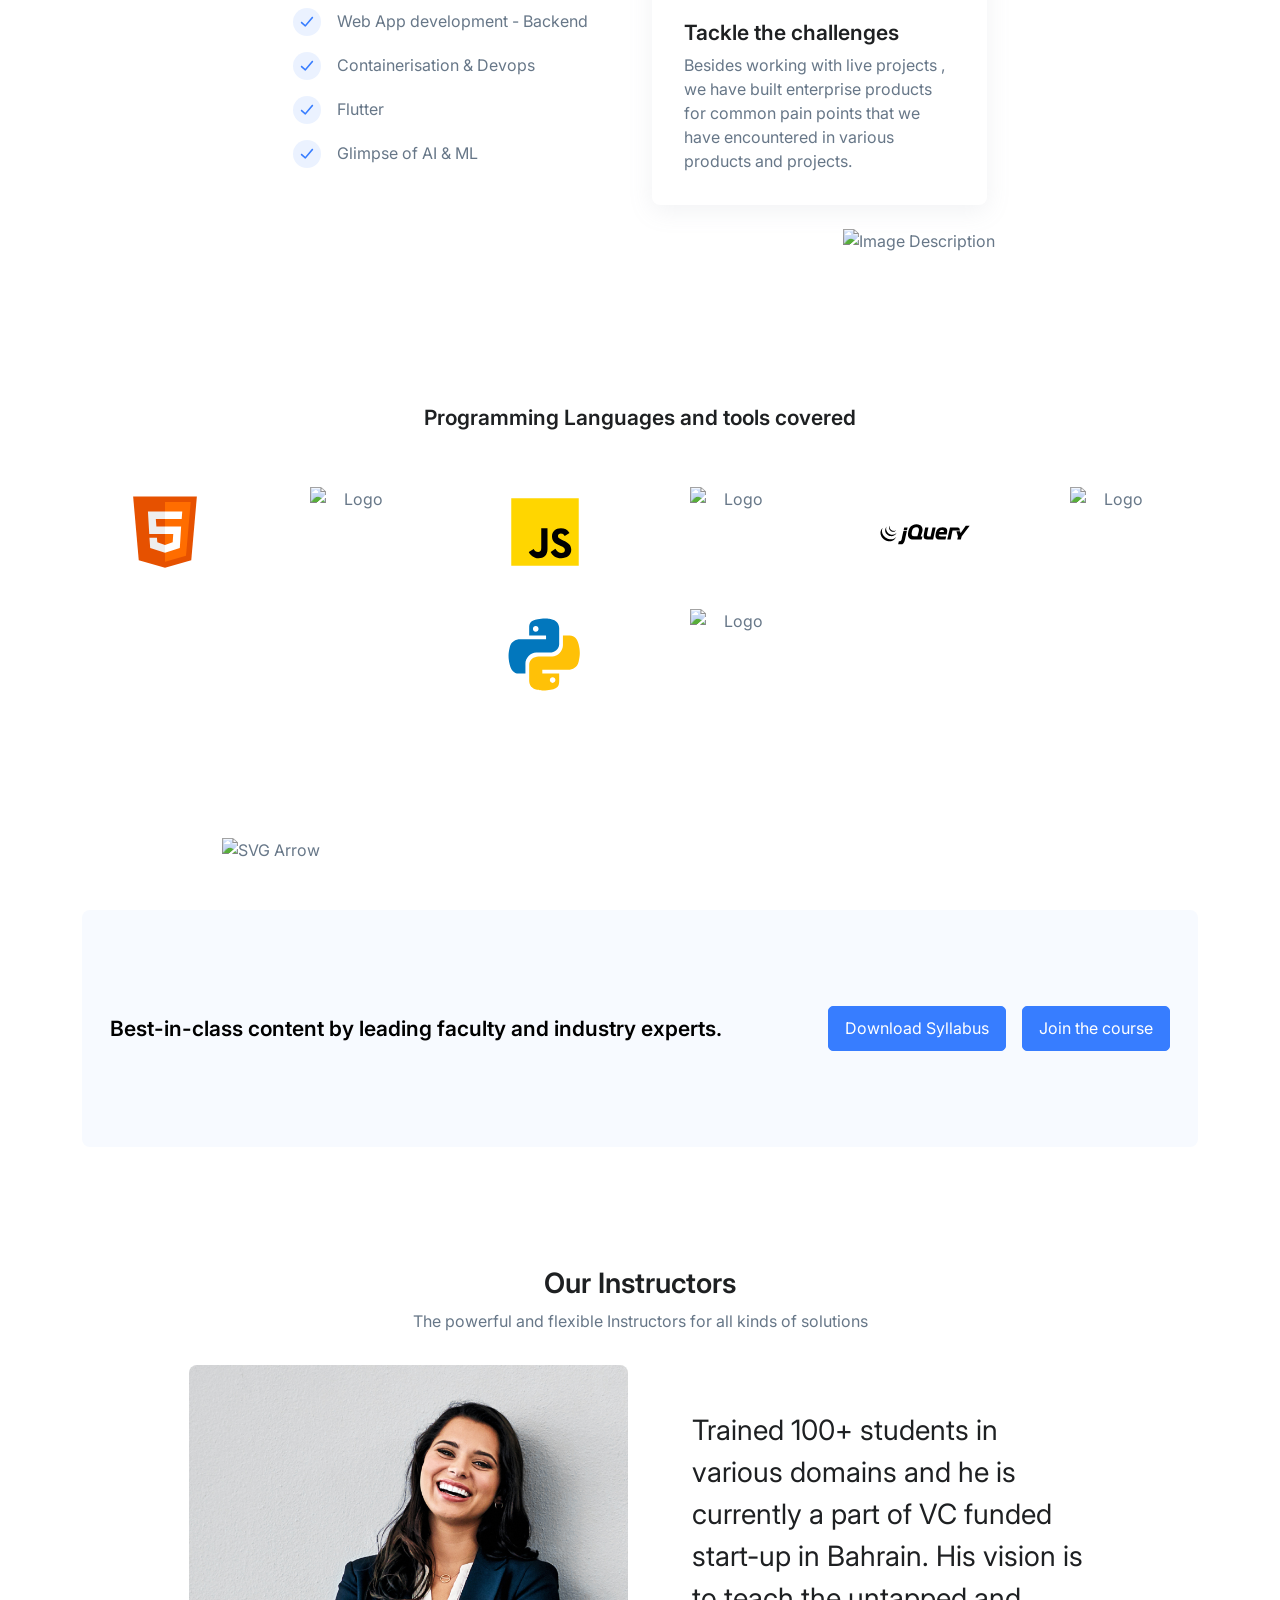
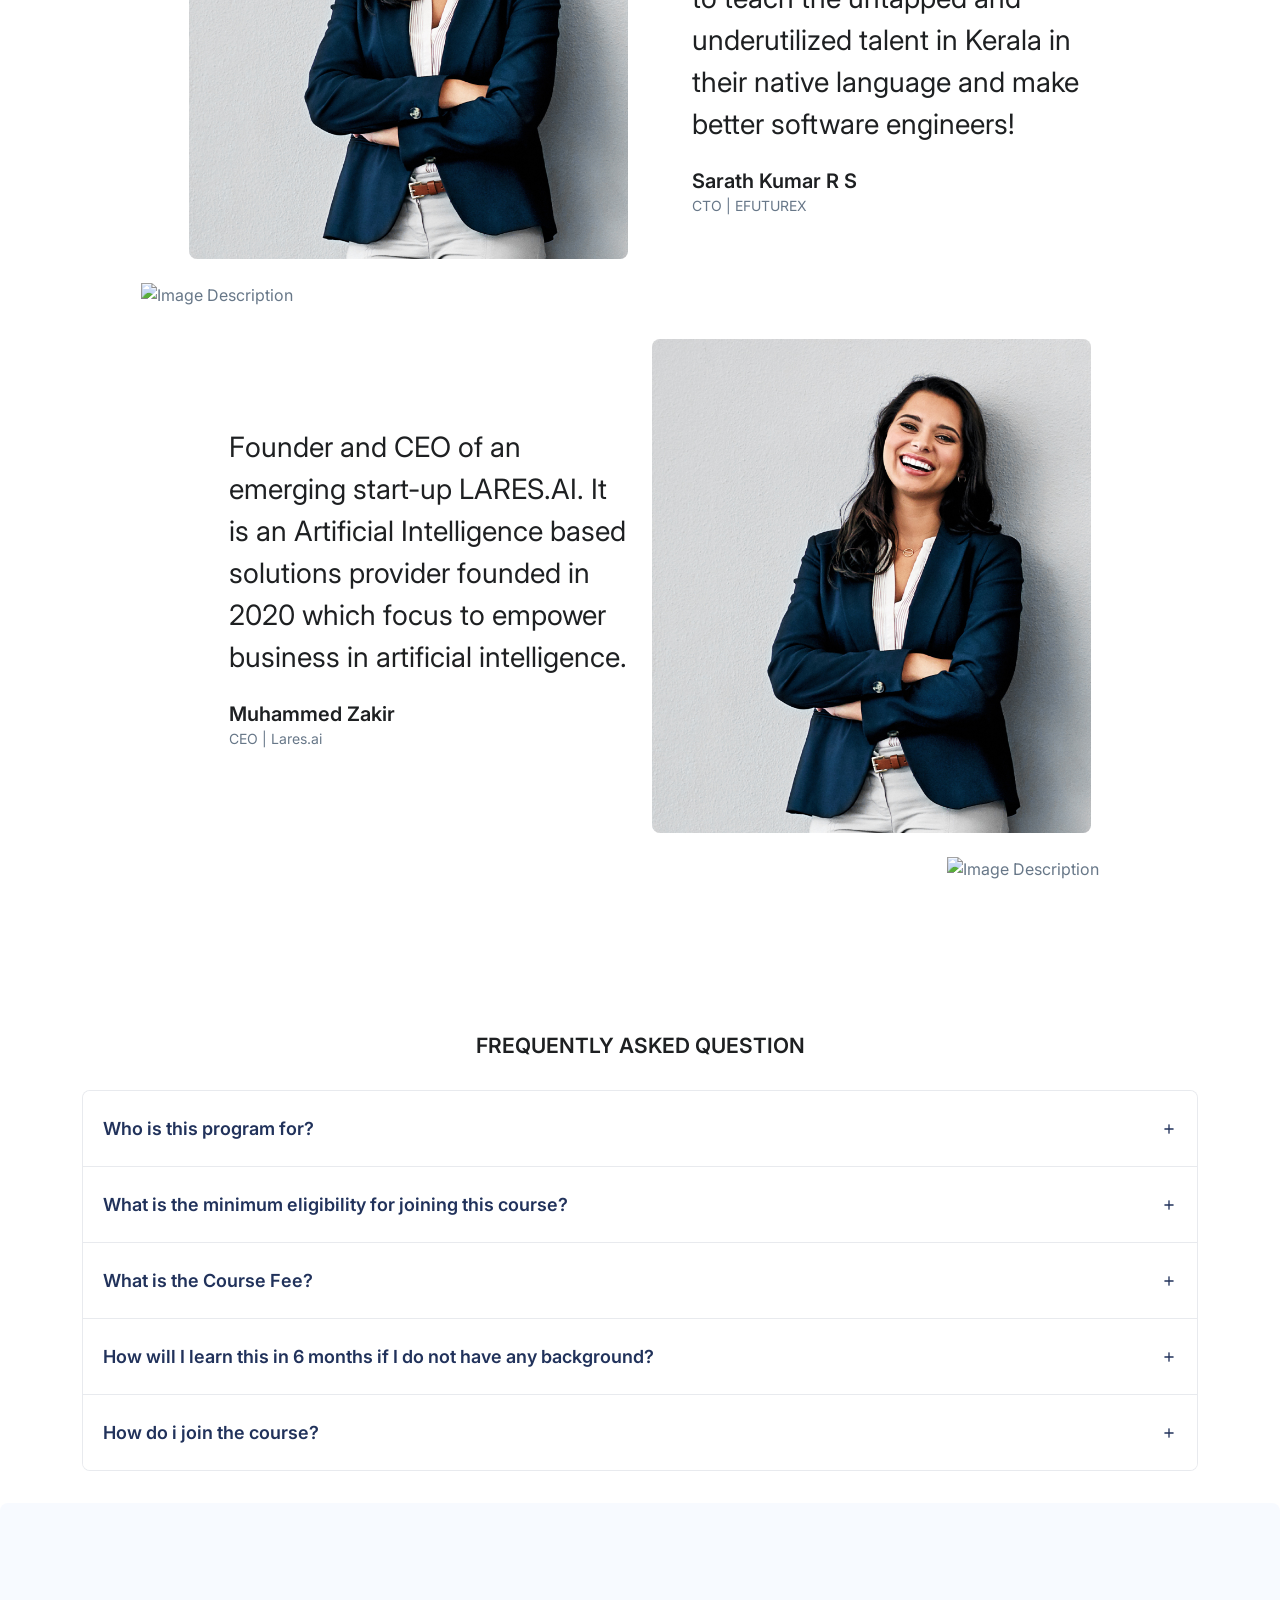
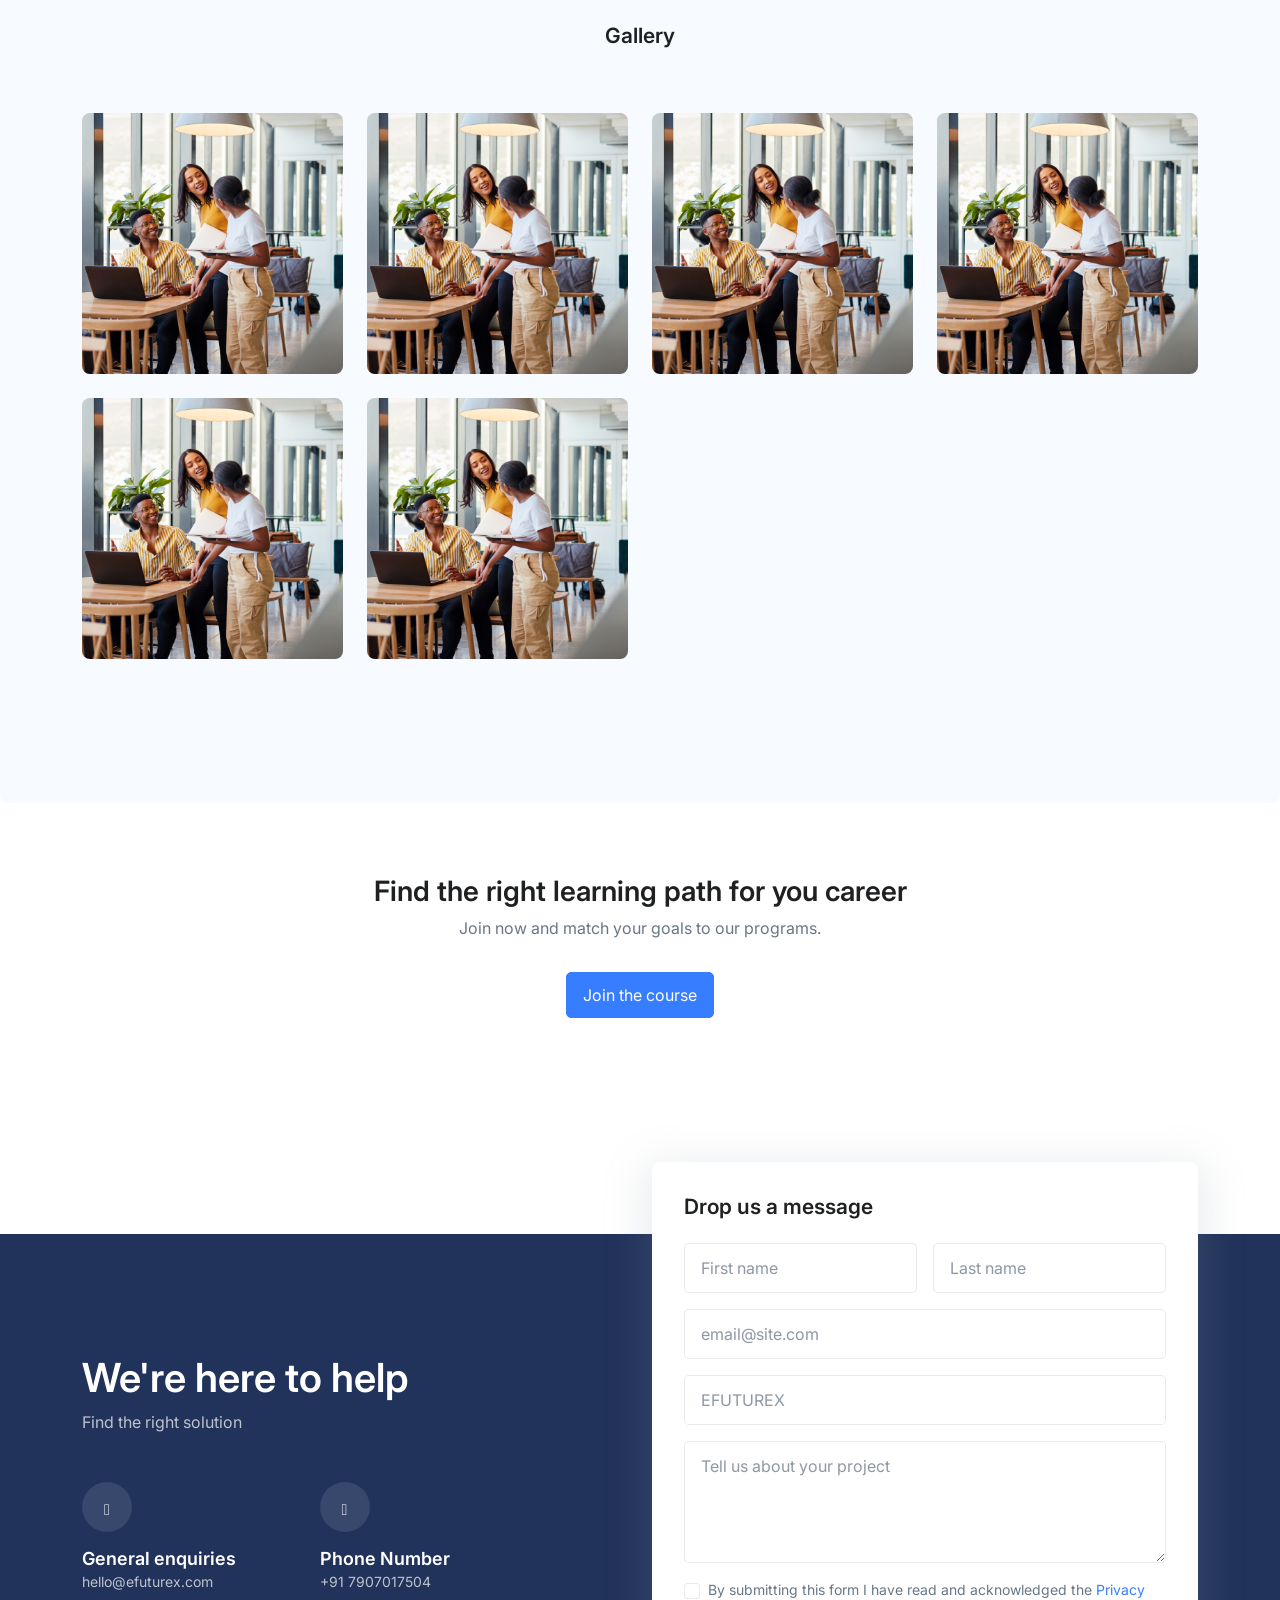
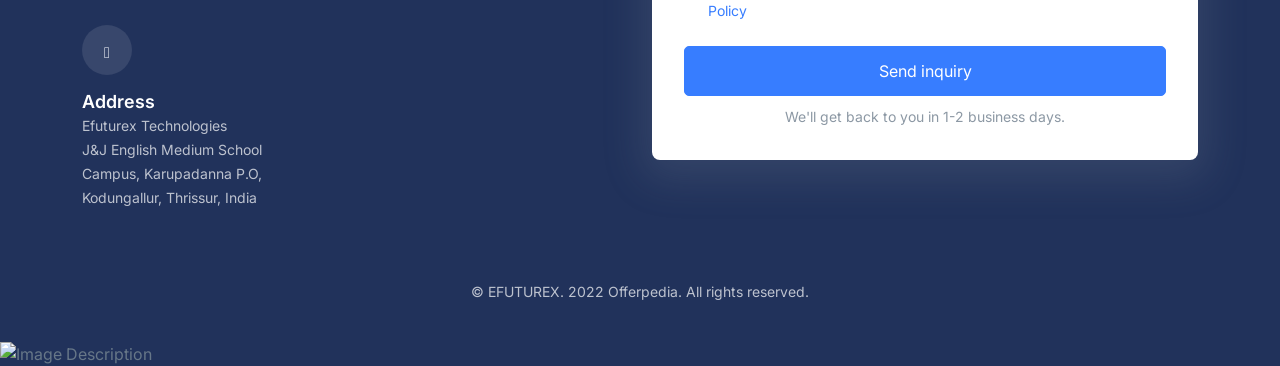
==== commit 17f3c377: "Index changed to new index" ====
--- a/index.html
+++ b/index.html
@@ -74,19 +74,23 @@
             </li>
 
             <li class="nav-item">
-              <a class="nav-link" href="#aboutSection">Features</a>
-            </li>
-
-            <li class="nav-item">
-              <a class="nav-link" href="#pricingSection">FAQ</a>
+              <a class="nav-link" href="#fratureSection">Features</a>
             </li>
 			
 			<li class="nav-item">
-              <a class="nav-link" href="#pricingSection">Gallery</a>
+              <a class="nav-link" href="#InstructorsSection">Instructors</a>
             </li>
 
             <li class="nav-item">
-              <a class="nav-link" href="#eventsSection">Contact</a>
+              <a class="nav-link" href="#faqSection">FAQ</a>
+            </li>
+			
+			<li class="nav-item">
+              <a class="nav-link" href="#gallerySection">Gallery</a>
+            </li>
+
+            <li class="nav-item">
+              <a class="nav-link" href="#contactSection">Contact</a>
             </li>
 		  </ul>
         </div>
@@ -139,7 +143,7 @@
     <!-- End Hero -->
 
     <!-- Icon Blocks -->
-    <div class="overflow-hidden">
+    <div id="fratureSection" class="overflow-hidden">
       <div class="container position-relative content-space-2 content-space-t-lg-3">
         <!-- Heading -->
         <div class="w-md-75 w-lg-50 text-center mx-md-auto mb-5 mb-md-9">
@@ -418,7 +422,7 @@
 
     
 	<!-- Features -->
-    <div class="position-relative rounded-2 mx-3 mx-lg-10">
+    <div id="InstructorsSection" class="position-relative rounded-2 mx-3 mx-lg-10">
       <div class="container content-space-2 content-space-lg-3">
         <!-- Heading -->
         <div class="w-md-75 w-lg-50 text-center mx-md-auto mb-5">
@@ -507,7 +511,7 @@
     </div>
 	
 	
-	<div class="container rounded-2">
+	<div id="faqSection" class="container rounded-2 mb-5">
 		<!-- Heading -->
         <div class="w-md-75 w-lg-50 text-center mx-md-auto mb-5">
           <h3>FREQUENTLY ASKED QUESTION</h3>
@@ -568,15 +572,78 @@
 		</div>
 		<!-- End Accordion -->
 	</div>
+	
+	<div id="gallerySection" class="container-fluid rounded-2 mb-5 bg-light">
+		<!-- Gallery -->
+		<div class="container content-space-2 content-space-lg-3">
+		  <!-- Heading -->
+		  <div class="w-lg-65 text-center mx-lg-auto mb-5 mb-md-9">
+			<h3>Gallery</h3>
+		  </div>
+		  <!-- End Heading -->
+
+		  <div class="row gx-3 gx-lg-4">
+			<div class="col-3 align-self-end mb-4">
+			  <img class="img-fluid rounded-2" src="assets/img/750x750/img6.jpg" alt="Image Description">
+			</div>
+			<!-- End Col -->
+			
+			<div class="col-3 align-self-end mb-4">
+			  <img class="img-fluid rounded-2" src="assets/img/750x750/img6.jpg" alt="Image Description">
+			</div>
+			<!-- End Col -->
+			
+			<div class="col-3 align-self-end mb-4">
+			  <img class="img-fluid rounded-2" src="assets/img/750x750/img6.jpg" alt="Image Description">
+			</div>
+			<!-- End Col -->
+			
+			<div class="col-3 align-self-end mb-4">
+			  <img class="img-fluid rounded-2" src="assets/img/750x750/img6.jpg" alt="Image Description">
+			</div>
+			<!-- End Col -->
+			
+			<div class="col-3 align-self-end mb-4">
+			  <img class="img-fluid rounded-2" src="assets/img/750x750/img6.jpg" alt="Image Description">
+			</div>
+			<!-- End Col -->
+			
+			<div class="col-3 align-self-end mb-4">
+			  <img class="img-fluid rounded-2" src="assets/img/750x750/img6.jpg" alt="Image Description">
+			</div>
+			<!-- End Col -->
+
+			
+			<!-- End Col -->
+		  </div>
+		  <!-- End Row -->
+		</div>
+		<!-- End Gallery -->
+	</div>
+	
+	<div class="container">
+		<!-- CTA -->
+		<div class="container content-space-b-1">
+		  <div class="text-center bg-img-start py-6" style="background: url(assets/svg/components/shape-6.svg) center no-repeat;">
+			<div class="mb-5">
+			  <h2>Find the right learning path for you career</h2>
+			  <p>Join now and match your goals to our programs.</p>
+			</div>
+
+			<a class="btn btn-primary btn-transition" href="https://forms.gle/UAdSk6q2M8FZ1CXMA">Join the course</a>
+		  </div>
+		</div>
+		<!-- End CTA -->
+	</div>
     
-	<div class="position-relative rounded-2 mx-3 mx-lg-10 container content-space-2 content-space-lg-2"></div>
+	<div class="position-relative rounded-2 mx-3 mx-lg-10 container content-space-2 content-space-lg-1"></div>
     
   </main>
   <!-- ========== END MAIN CONTENT ========== -->
 
   <!-- ========== FOOTER ========== -->
   <!-- ========== FOOTER ========== -->
-	<footer class="bg-dark position-relative mt-5">
+	<footer id="contactSection" class="bg-dark position-relative mt-5">
 	  <div class="container content-space-b-1 position-relative z-2">
 		<div class="row justify-content-lg-between mb-10">
 		  <div class="col-lg-5 content-space-t-2 content-space-t-lg-3 mb-7 mb-lg-0">
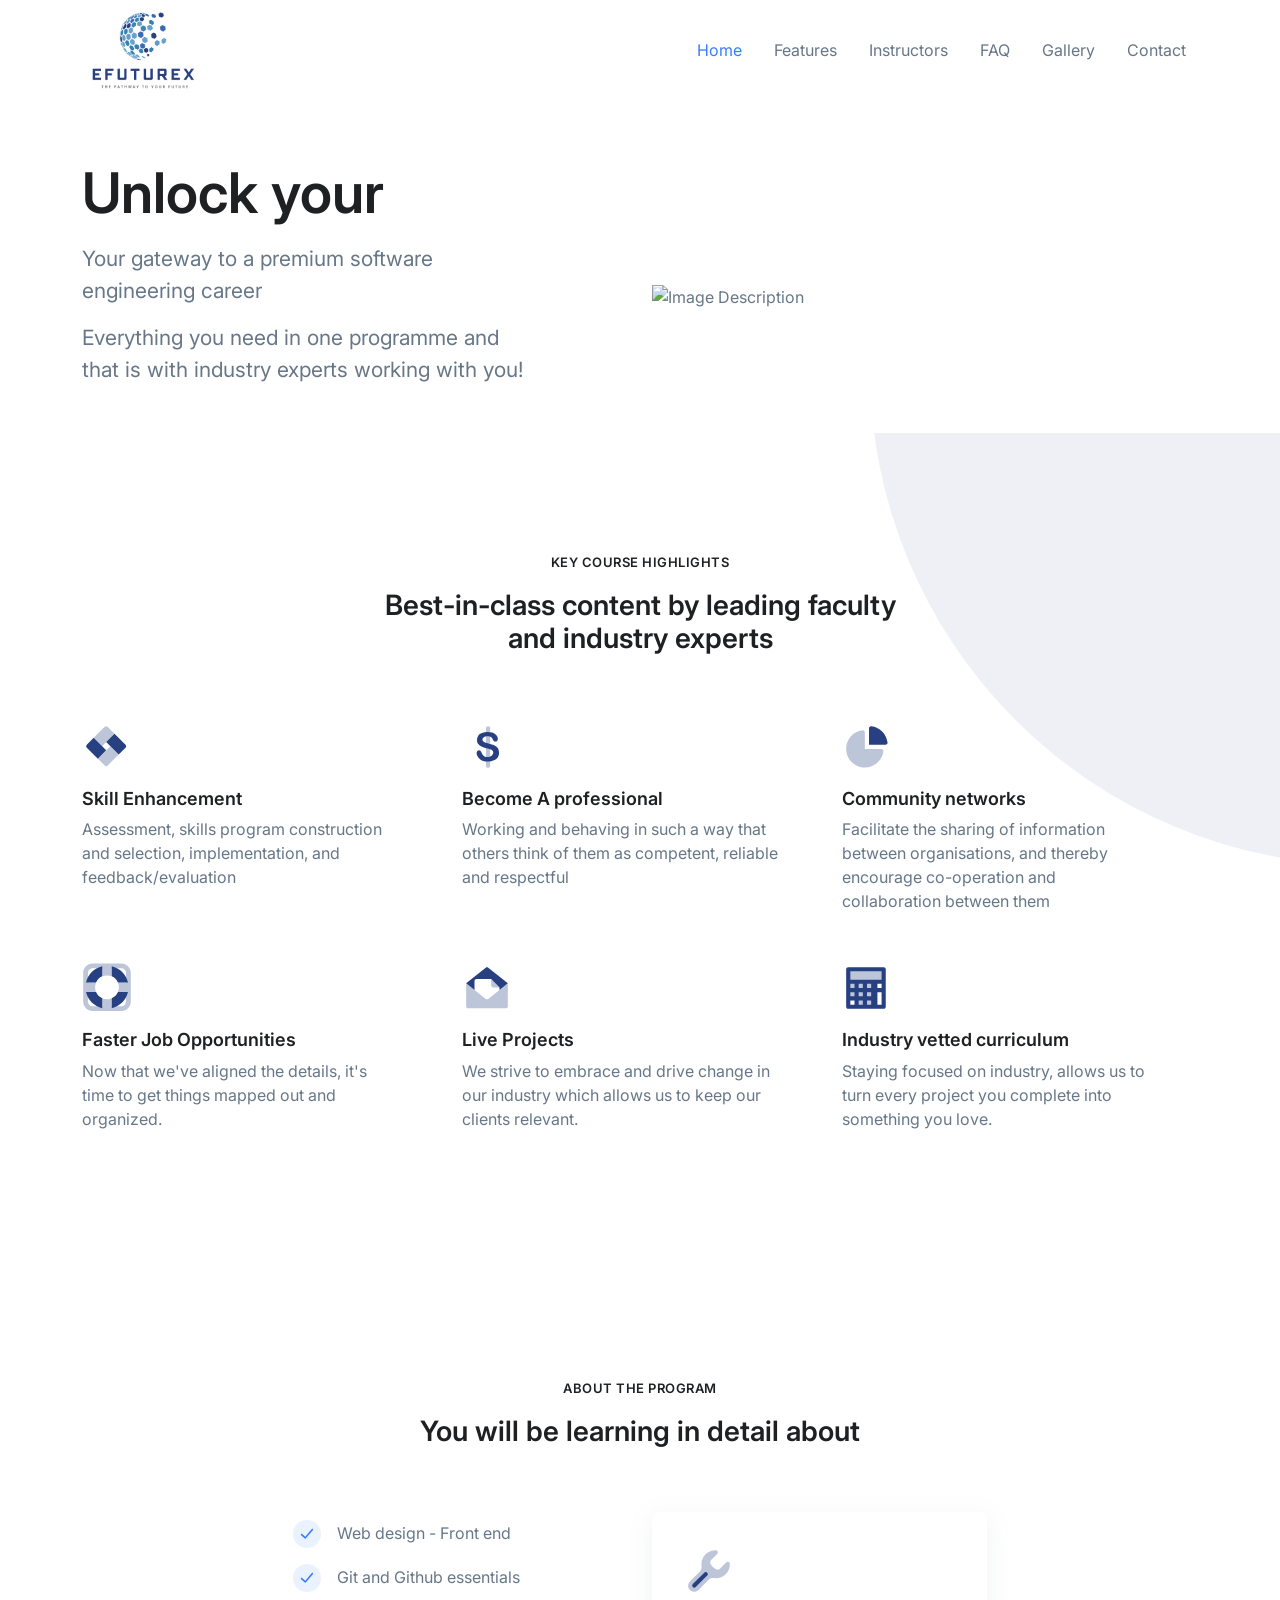
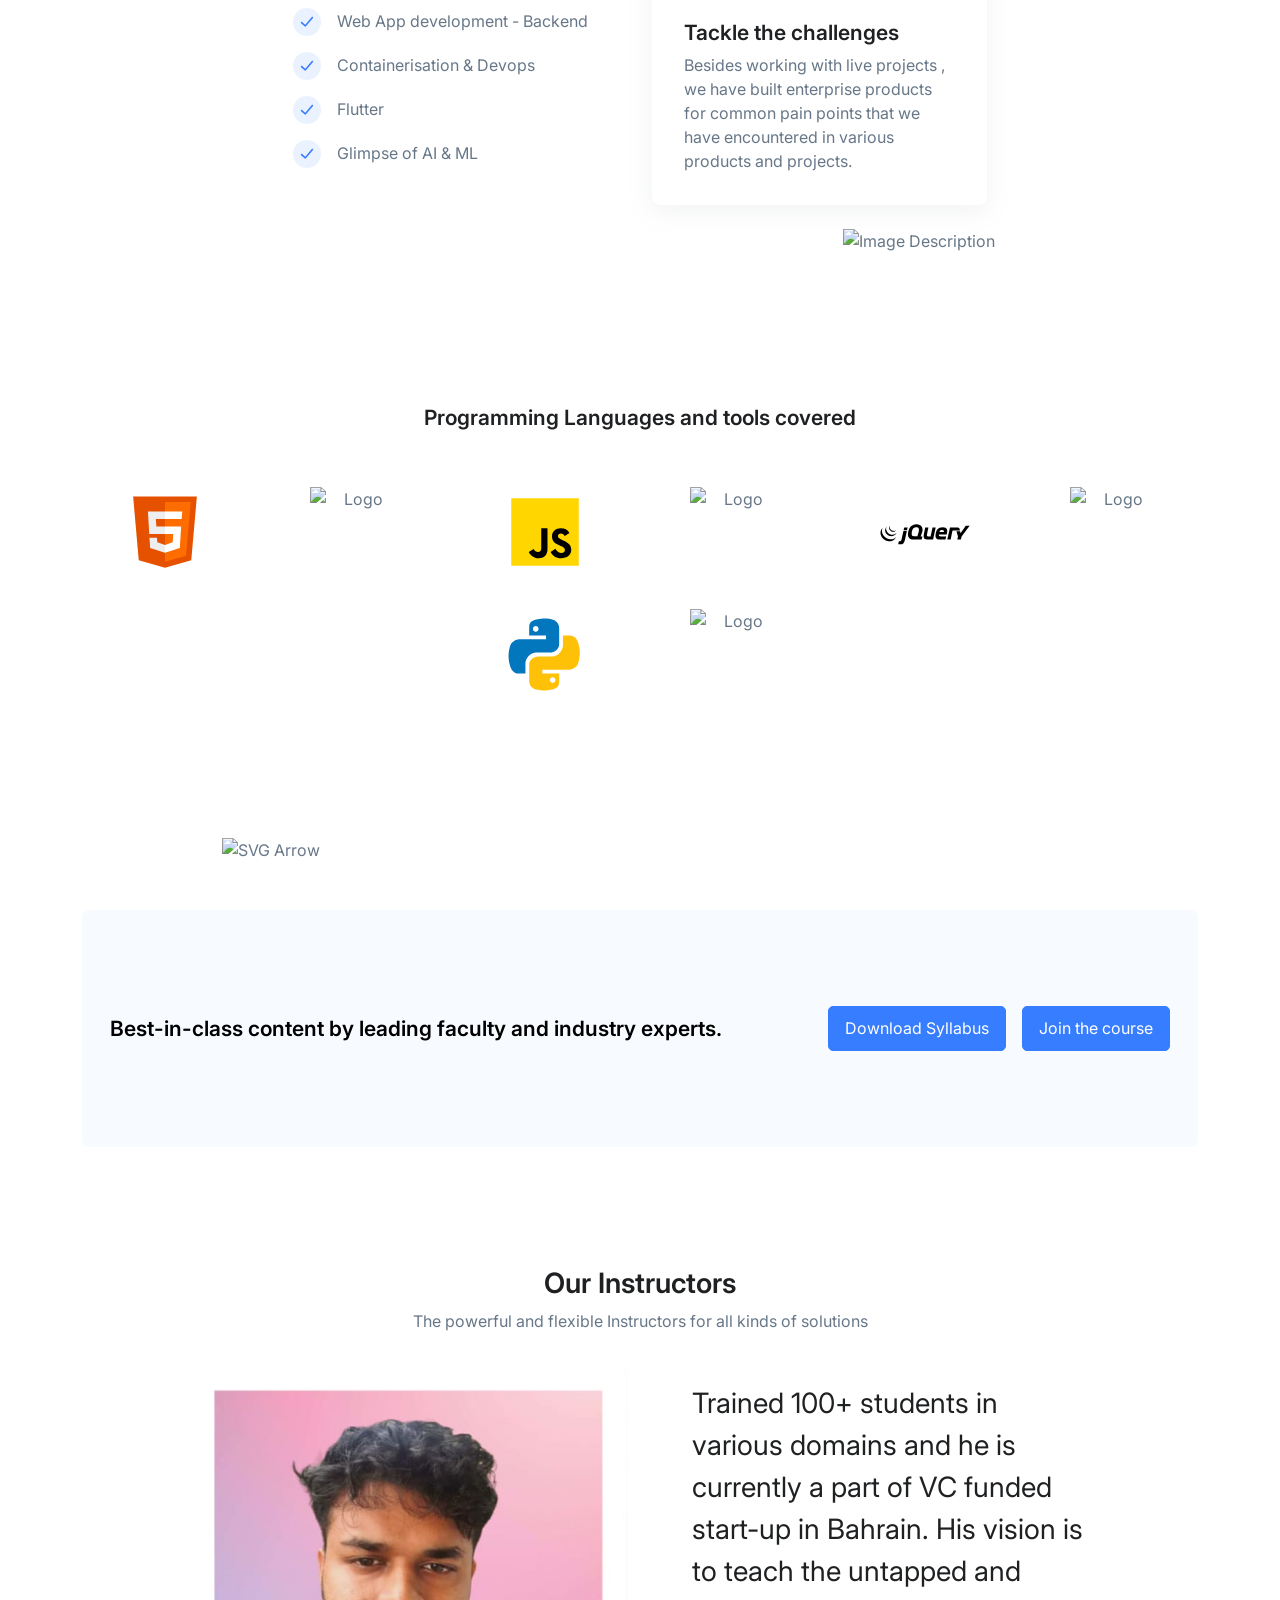
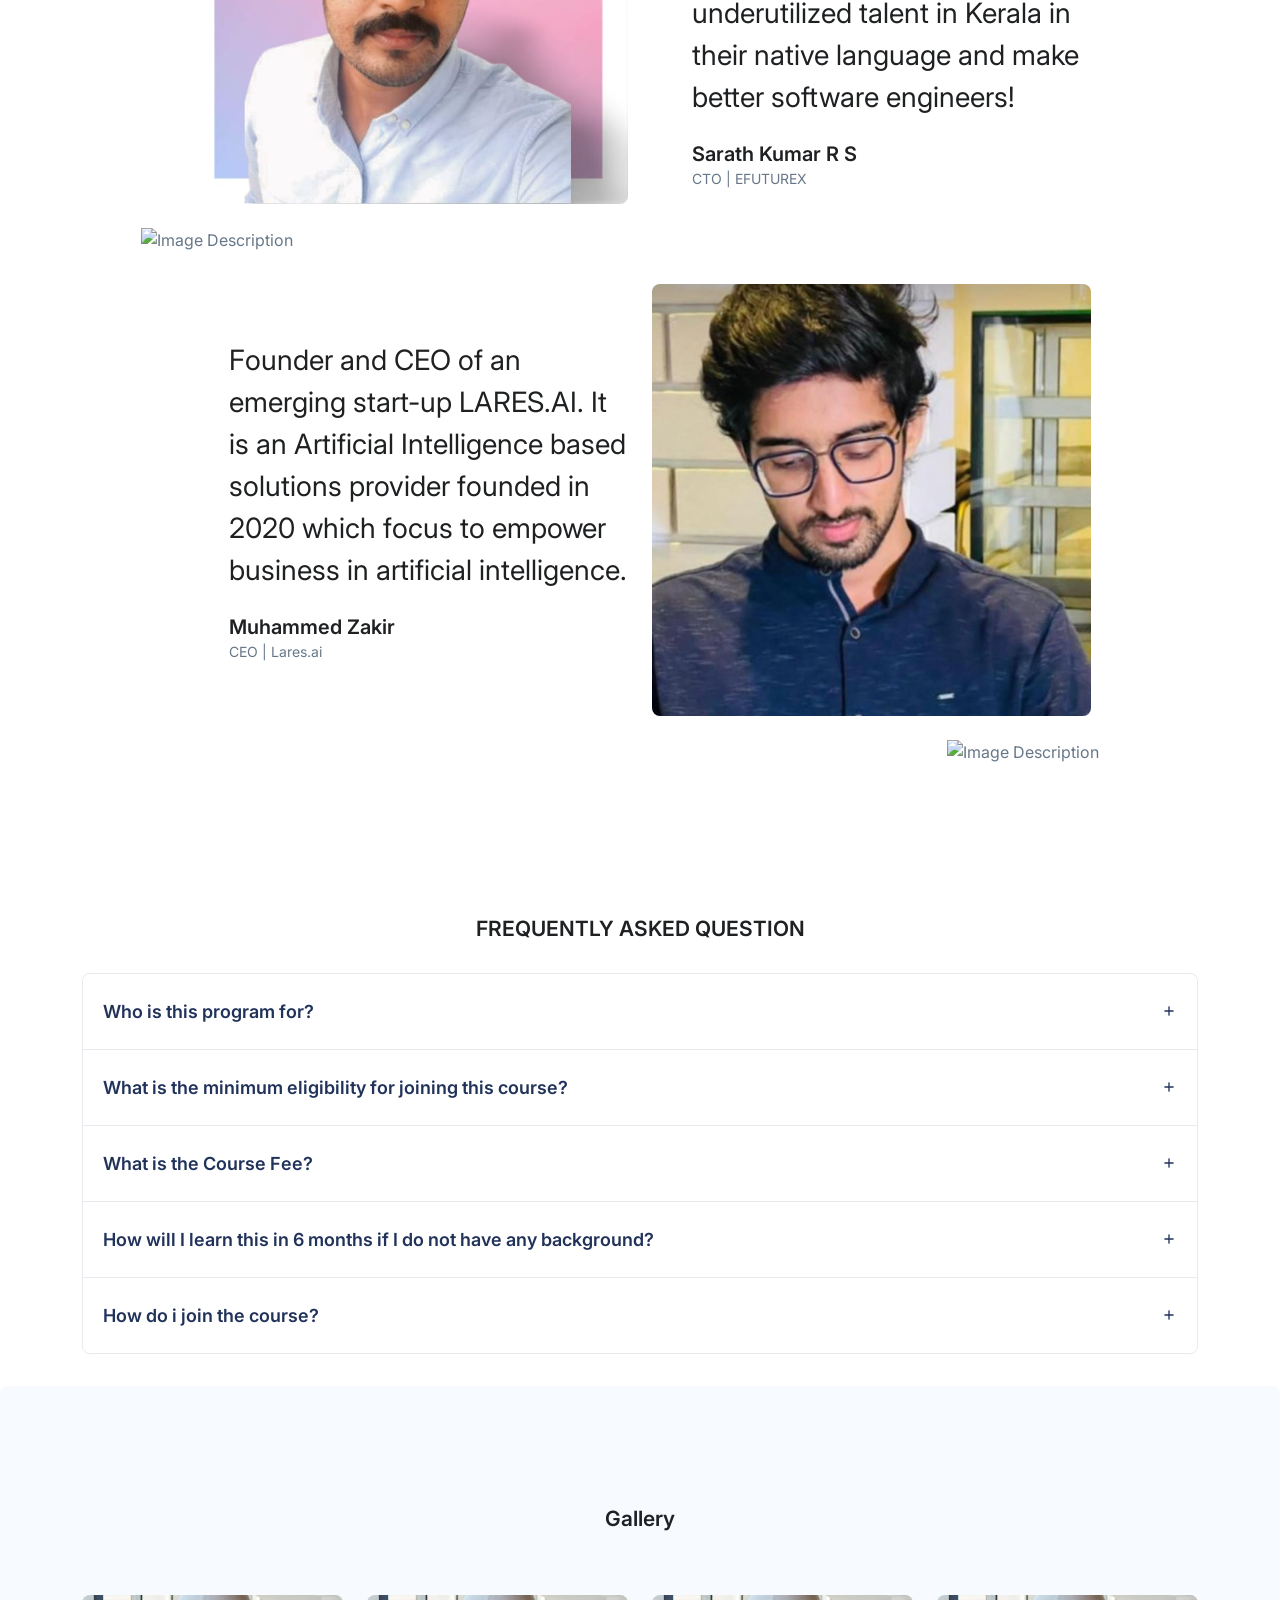
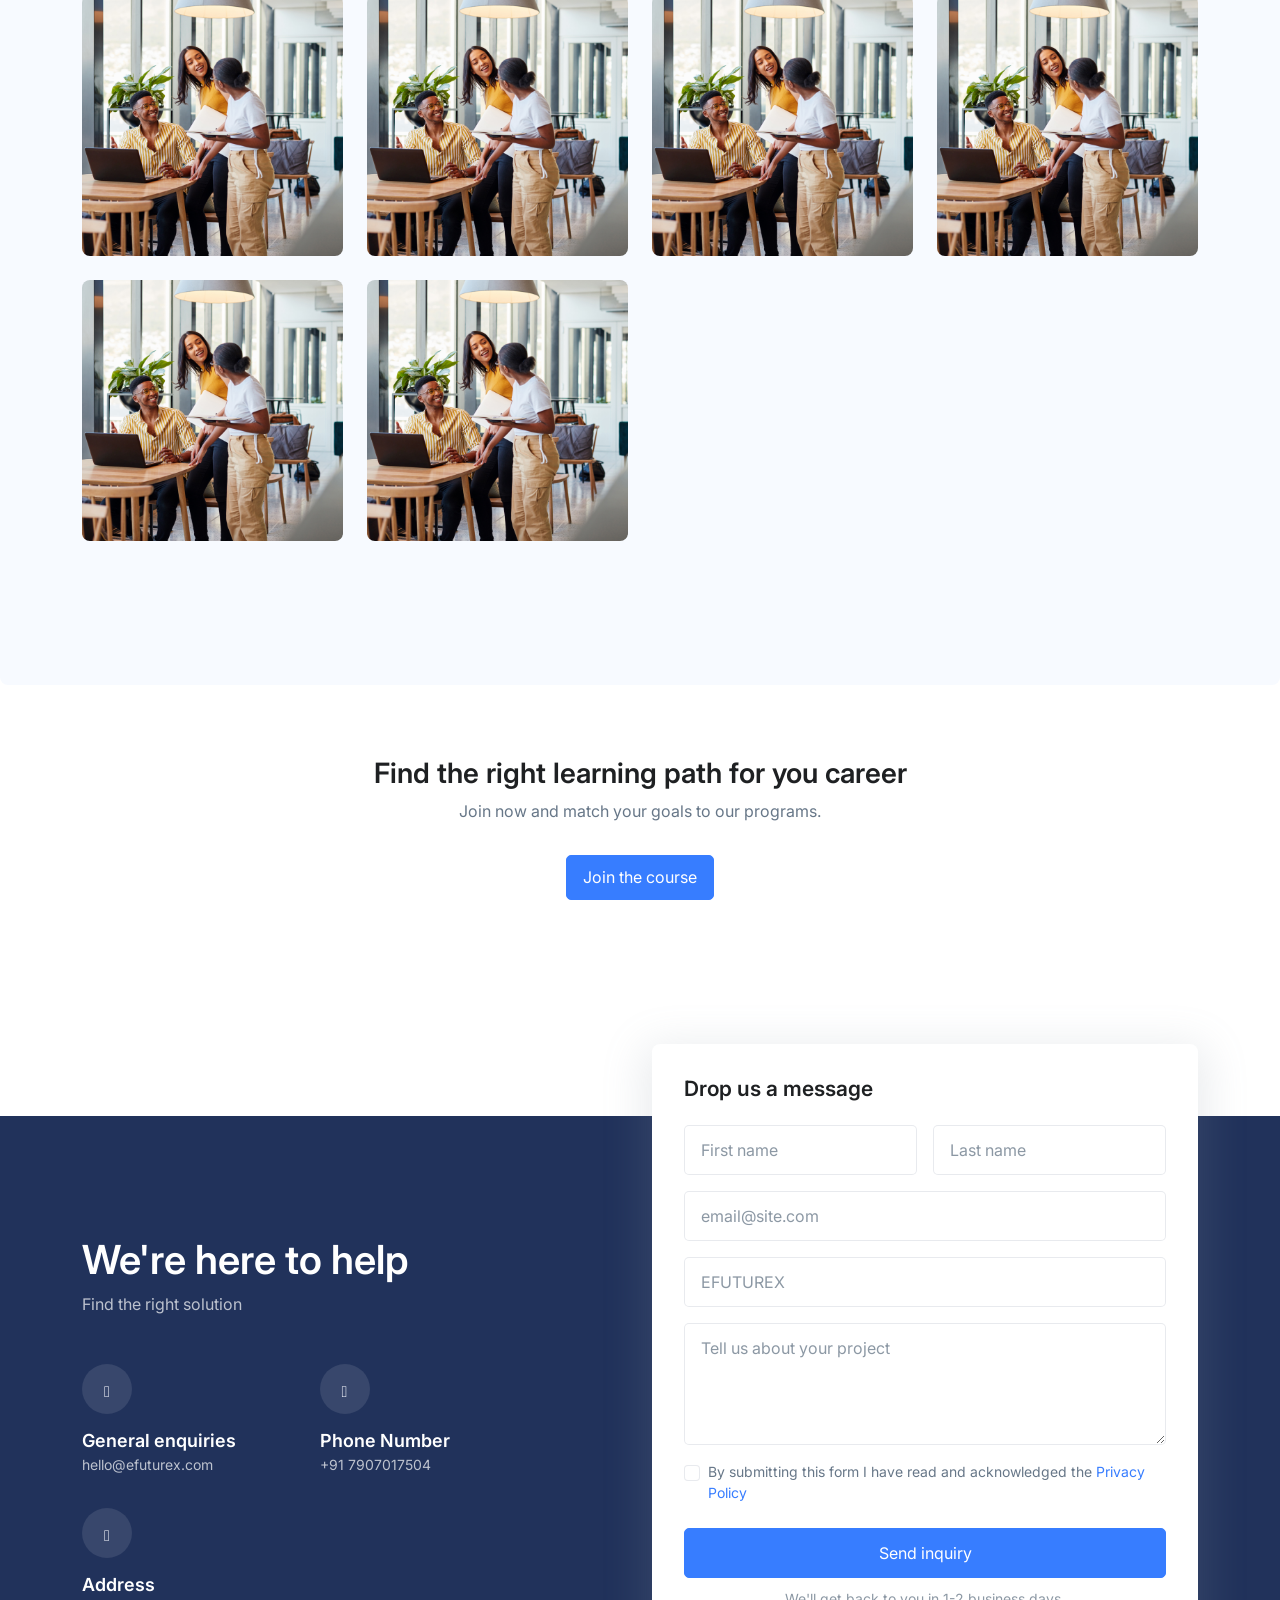
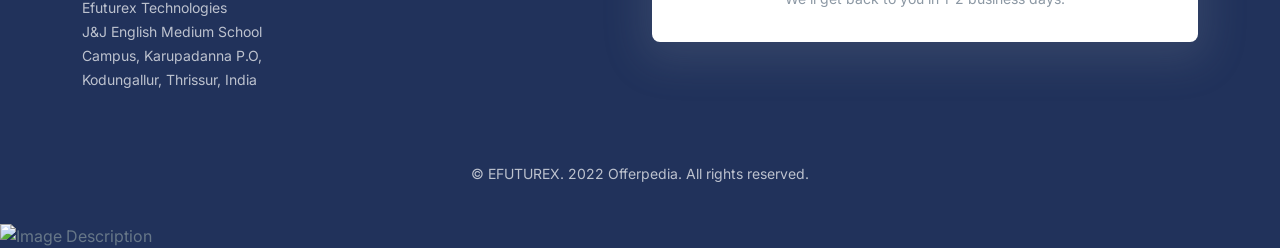
==== commit 61818985: "Trainers images updated" ====
--- a/index.html
+++ b/index.html
@@ -437,7 +437,7 @@
 			<div class="row justify-content-lg-center align-items-md-center">
 			  <div class="col-md-5 mb-10 mb-md-0">
 				<div class="position-relative">
-				  <img class="img-fluid rounded-2" src="./assets/img/800x900/img1.jpg" alt="Image Description">
+				  <img class="img-fluid rounded-2" src="./assets/img/sarathkumar.jpeg" alt="Image Description">
 
 				  <!-- SVG Shape -->
 				  <div class="position-absolute bottom-0 start-0 zi-n1 mb-n7 ms-n7" style="width: 12rem;">
@@ -492,7 +492,7 @@
 			  
 			  <div class="col-md-5 mb-10 mb-md-0">
 				<div class="position-relative">
-				  <img class="img-fluid rounded-2" src="./assets/img/800x900/img1.jpg" alt="Image Description">
+				  <img class="img-fluid rounded-2" src="./assets/img/zakir.jpeg" alt="Image Description">
 
 				  <!-- SVG Shape -->
 				  <div class="position-absolute bottom-0 end-0 zi-n1 mb-n7 me-n7" style="width: 12rem;">
@@ -885,4 +885,4 @@
     })()
   </script>
 </body>
-</html>+</html>
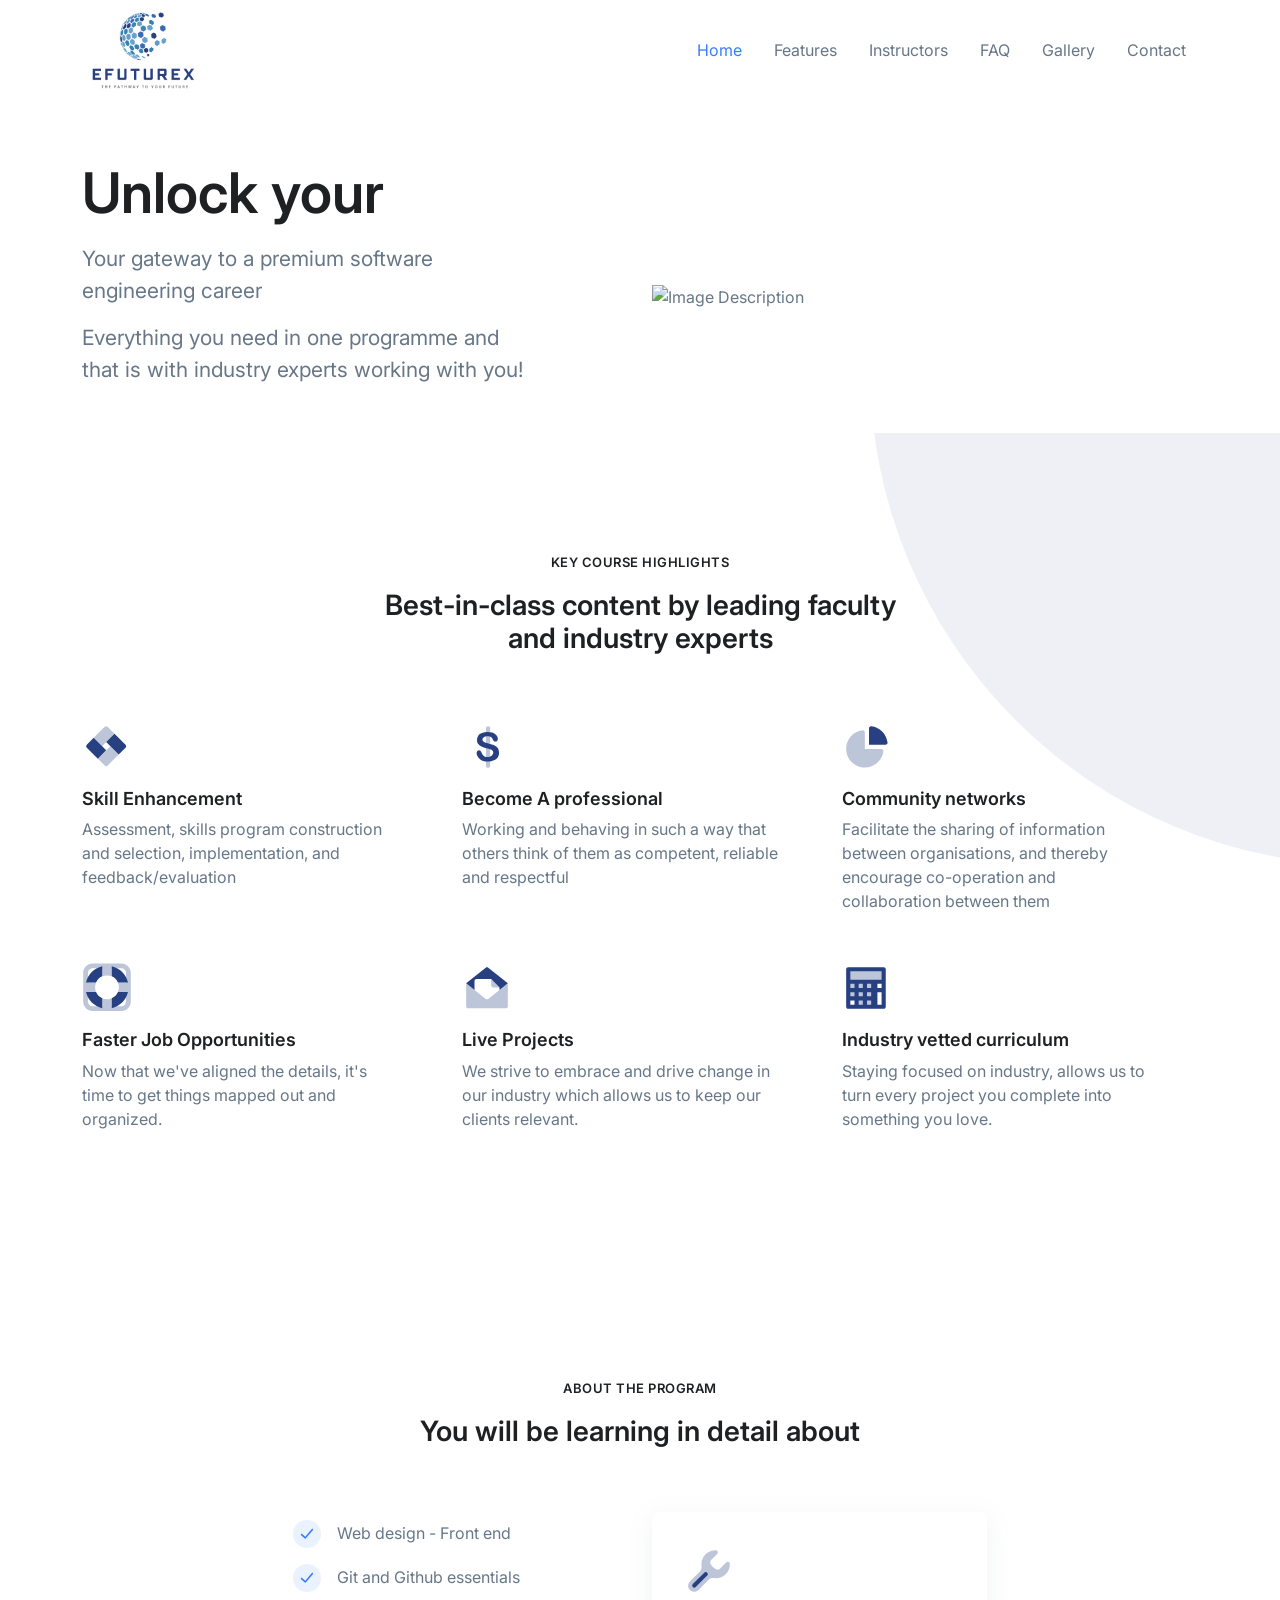
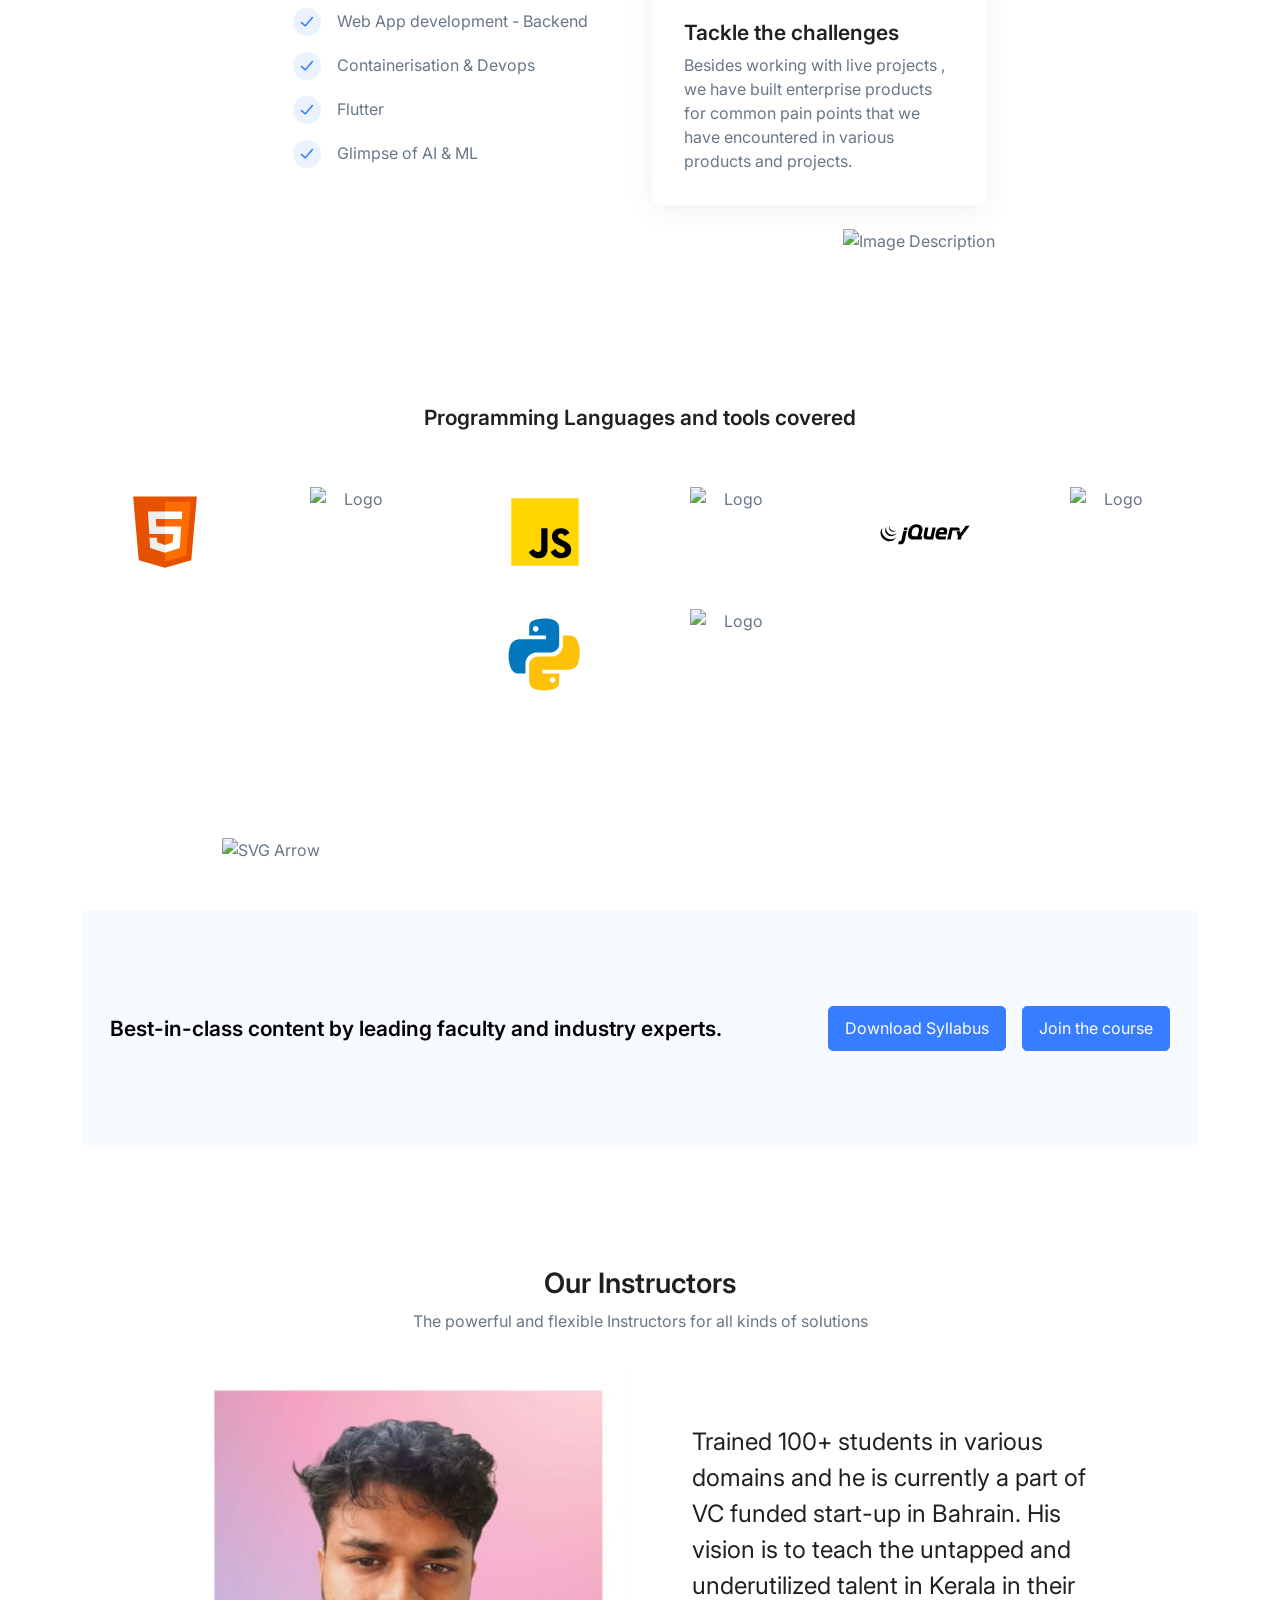
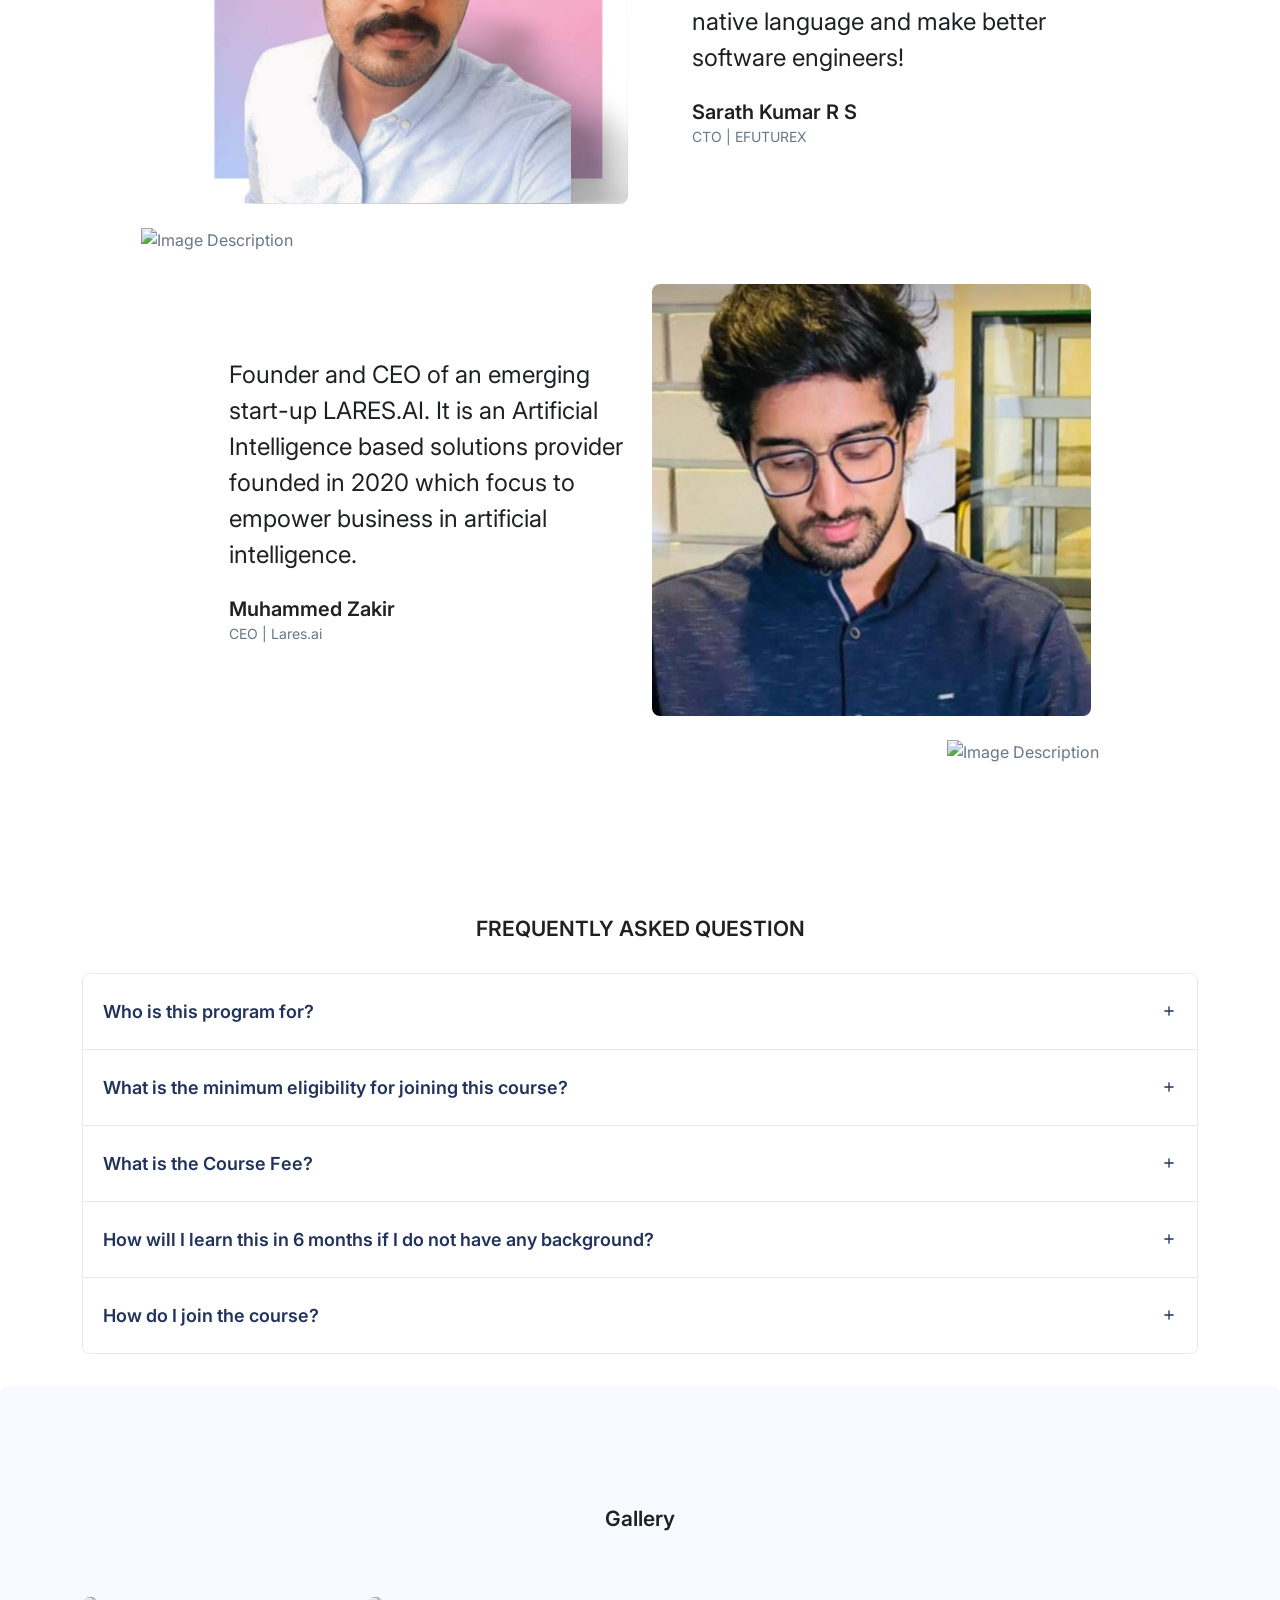
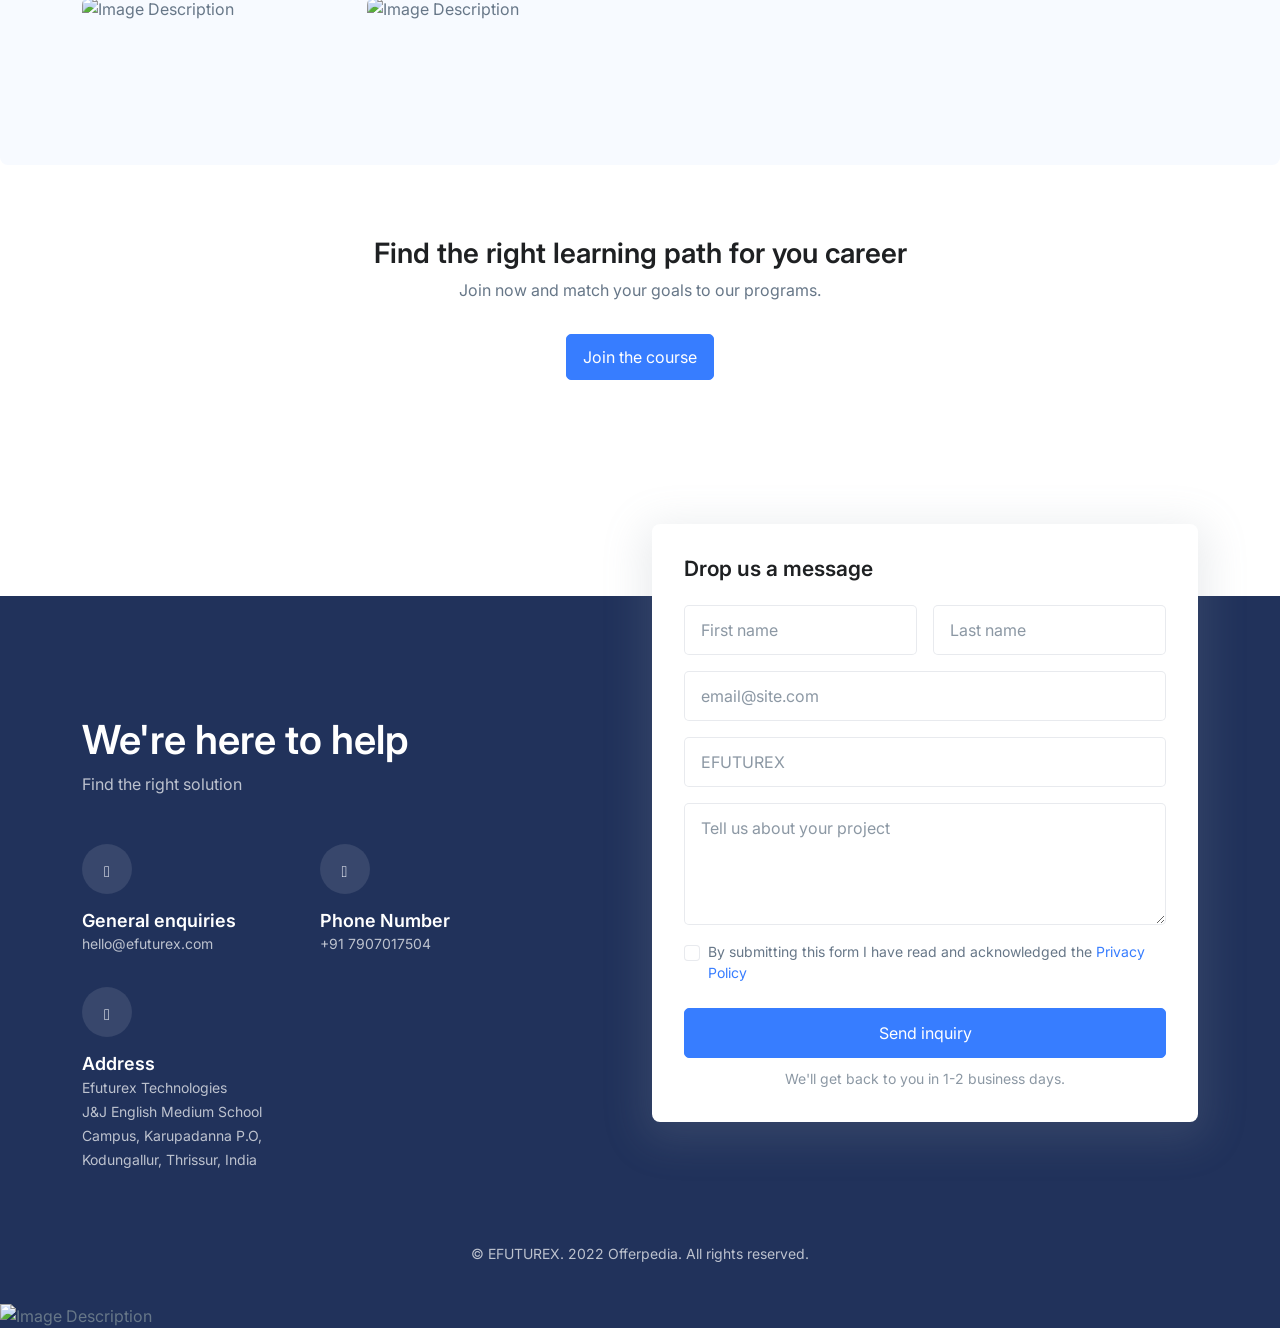
==== commit 7855e580: "refactor:website font and gallery image changes" ====
--- a/index.html
+++ b/index.html
@@ -452,7 +452,7 @@
 				<div class="ps-md-6">
 				  <!-- Blockquote -->
 				  <figure>
-					<blockquote class="blockquote blockquote-lg">Trained 100+ students in various domains and he is currently a part of VC funded start-up in Bahrain. His vision is to teach the untapped and underutilized talent in Kerala in their native language and make better software engineers!</blockquote>
+					<blockquote class="blockquote blockquote-lg" style="font-size: 1.50rem; !important">Trained 100+ students in various domains and he is currently a part of VC funded start-up in Bahrain. His vision is to teach the untapped and underutilized talent in Kerala in their native language and make better software engineers!</blockquote>
 
 					<figcaption class="blockquote-footer">
 					  Sarath Kumar R S
@@ -478,7 +478,7 @@
 				<div class="ps-md-6">
 				  <!-- Blockquote -->
 				  <figure>
-					<blockquote class="blockquote blockquote-lg">Founder and CEO of an emerging start-up LARES.AI. It is an Artificial Intelligence based solutions provider founded in 2020 which focus to empower business in artificial intelligence.</blockquote>
+					<blockquote class="blockquote blockquote-lg" style="font-size: 1.50rem; !important">Founder and CEO of an emerging start-up LARES.AI. It is an Artificial Intelligence based solutions provider founded in 2020 which focus to empower business in artificial intelligence.</blockquote>
 
 					<figcaption class="blockquote-footer">
 					  Muhammed Zakir
@@ -562,7 +562,7 @@
 		  <div class="accordion-item">
 			<div class="accordion-header" id="accordion-lg-headingFive">
 			  <a class="accordion-button collapsed" role="button" data-bs-toggle="collapse" data-bs-target="#accordion-lg-collapseFive" aria-expanded="false" aria-controls="accordion-lg-collapseFive">
-				How do i join the course?
+				How do I join the course?
 			  </a>
 			</div>
 			<div id="accordion-lg-collapseFive" class="accordion-collapse collapse" aria-labelledby="accordion-lg-headingFive" data-bs-parent="#accordionLGExample">
@@ -584,35 +584,14 @@
 
 		  <div class="row gx-3 gx-lg-4">
 			<div class="col-3 align-self-end mb-4">
-			  <img class="img-fluid rounded-2" src="assets/img/750x750/img6.jpg" alt="Image Description">
+			  <img class="img-fluid rounded-2" src="assets/img/efuturexClassroom.jpg" alt="Image Description">
+			</div>
+			<div class="col-3 align-self-end mb-4">
+			  <img class="img-fluid rounded-2" src="assets/img/efuturexVaranda.jpg" alt="Image Description">
 			</div>
 			<!-- End Col -->
 			
-			<div class="col-3 align-self-end mb-4">
-			  <img class="img-fluid rounded-2" src="assets/img/750x750/img6.jpg" alt="Image Description">
-			</div>
-			<!-- End Col -->
 			
-			<div class="col-3 align-self-end mb-4">
-			  <img class="img-fluid rounded-2" src="assets/img/750x750/img6.jpg" alt="Image Description">
-			</div>
-			<!-- End Col -->
-			
-			<div class="col-3 align-self-end mb-4">
-			  <img class="img-fluid rounded-2" src="assets/img/750x750/img6.jpg" alt="Image Description">
-			</div>
-			<!-- End Col -->
-			
-			<div class="col-3 align-self-end mb-4">
-			  <img class="img-fluid rounded-2" src="assets/img/750x750/img6.jpg" alt="Image Description">
-			</div>
-			<!-- End Col -->
-			
-			<div class="col-3 align-self-end mb-4">
-			  <img class="img-fluid rounded-2" src="assets/img/750x750/img6.jpg" alt="Image Description">
-			</div>
-			<!-- End Col -->
-
 			
 			<!-- End Col -->
 		  </div>
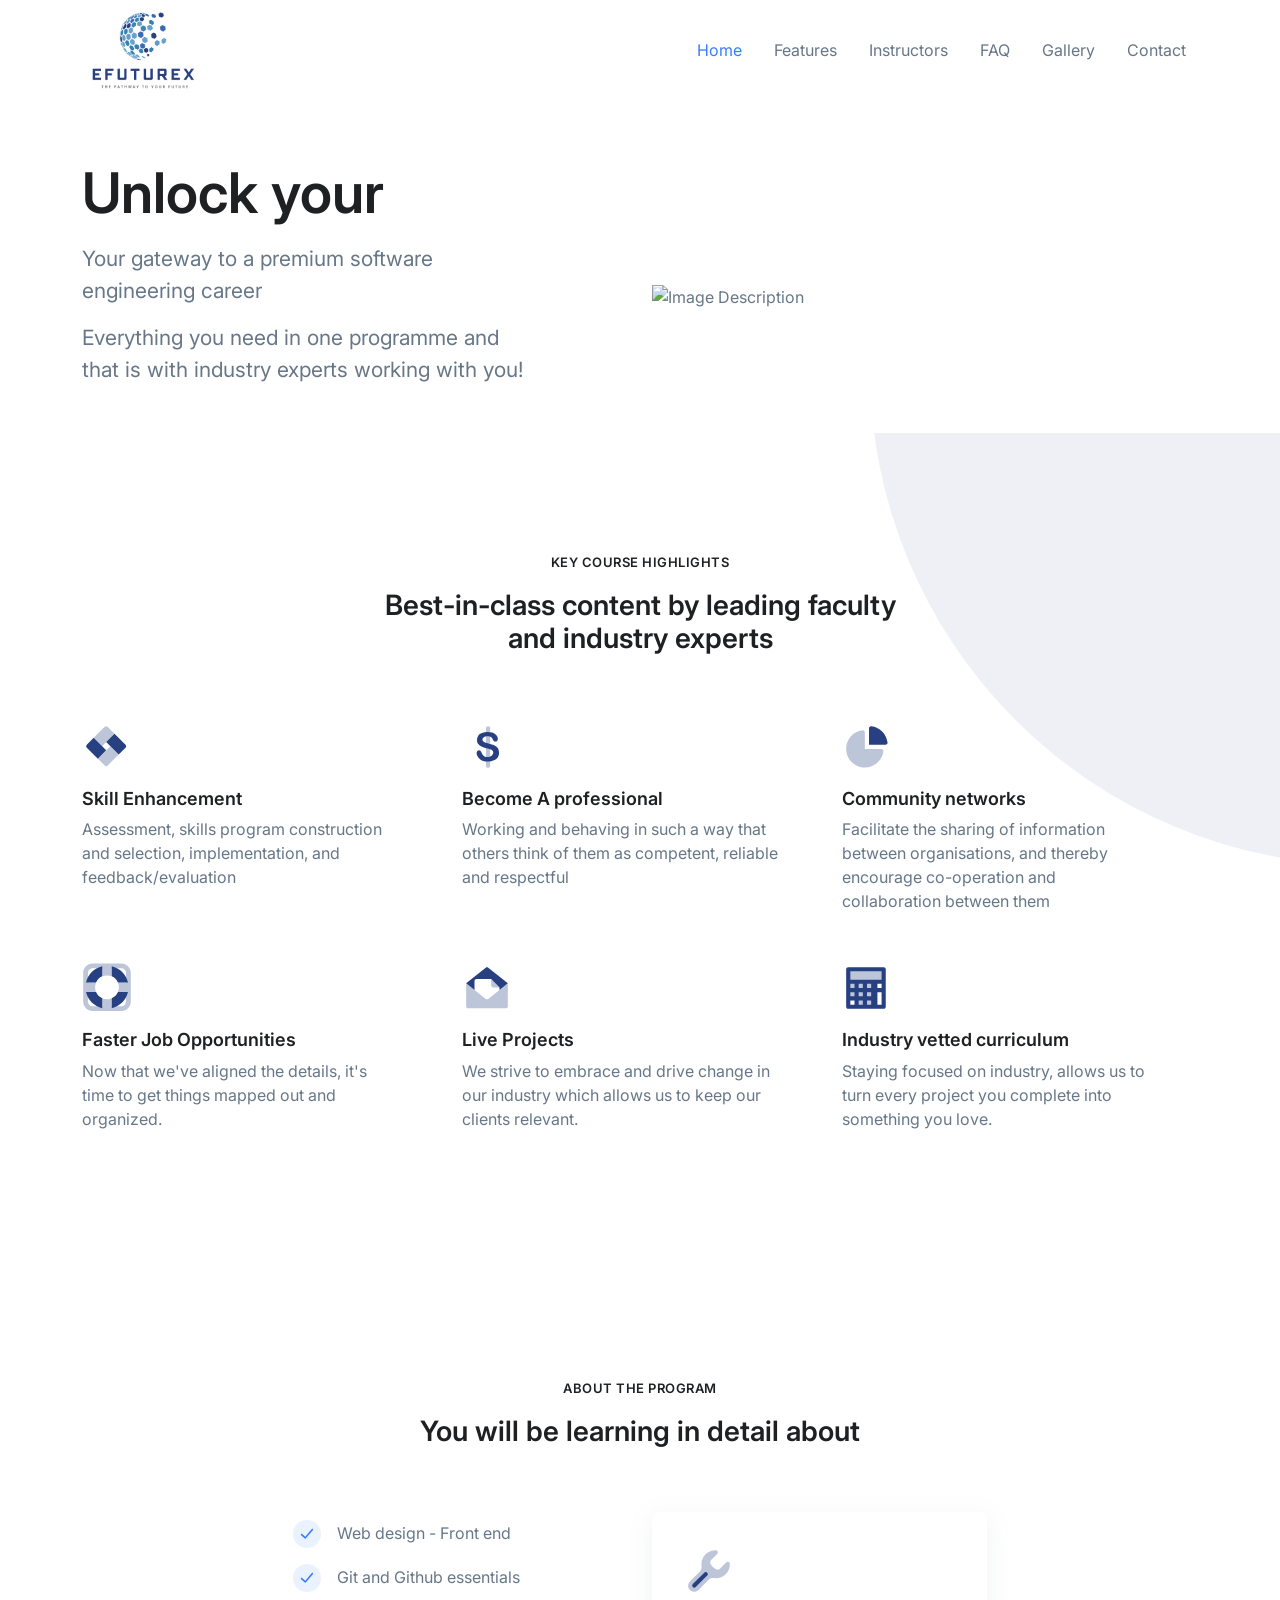
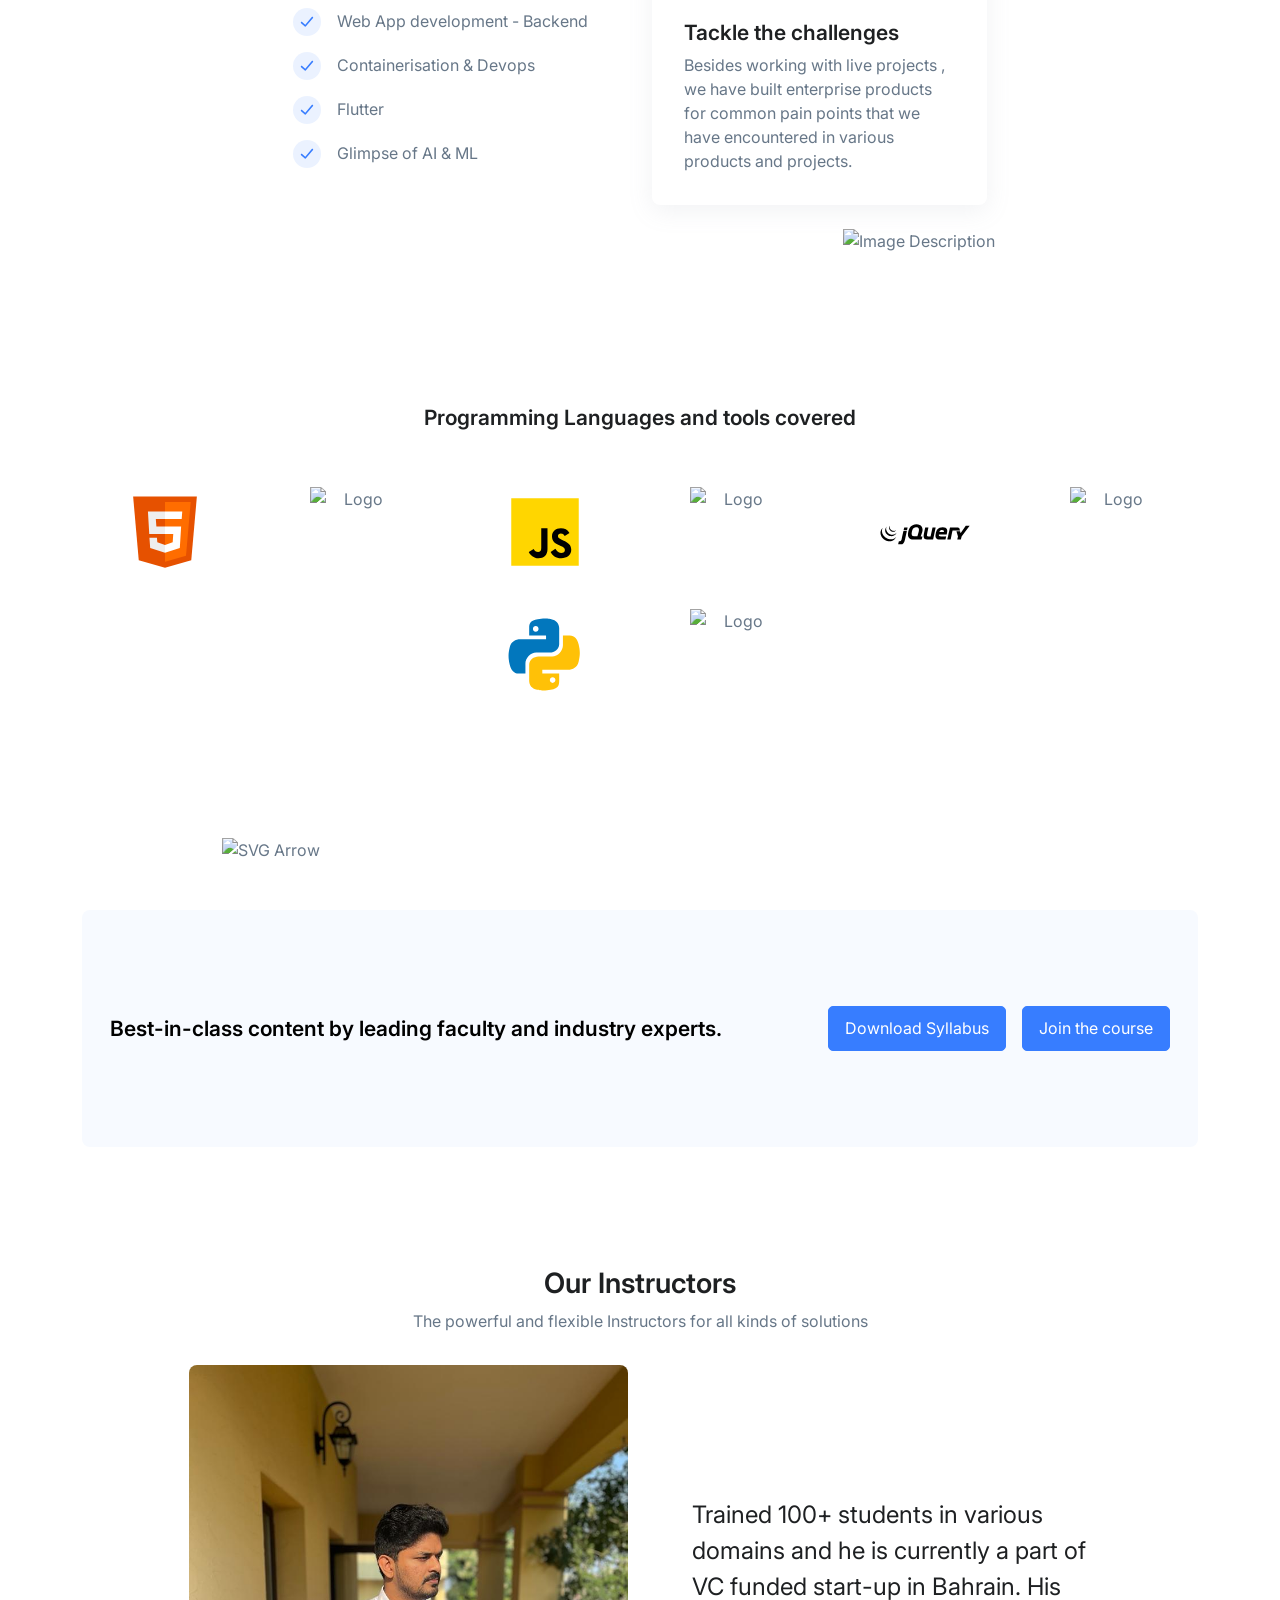
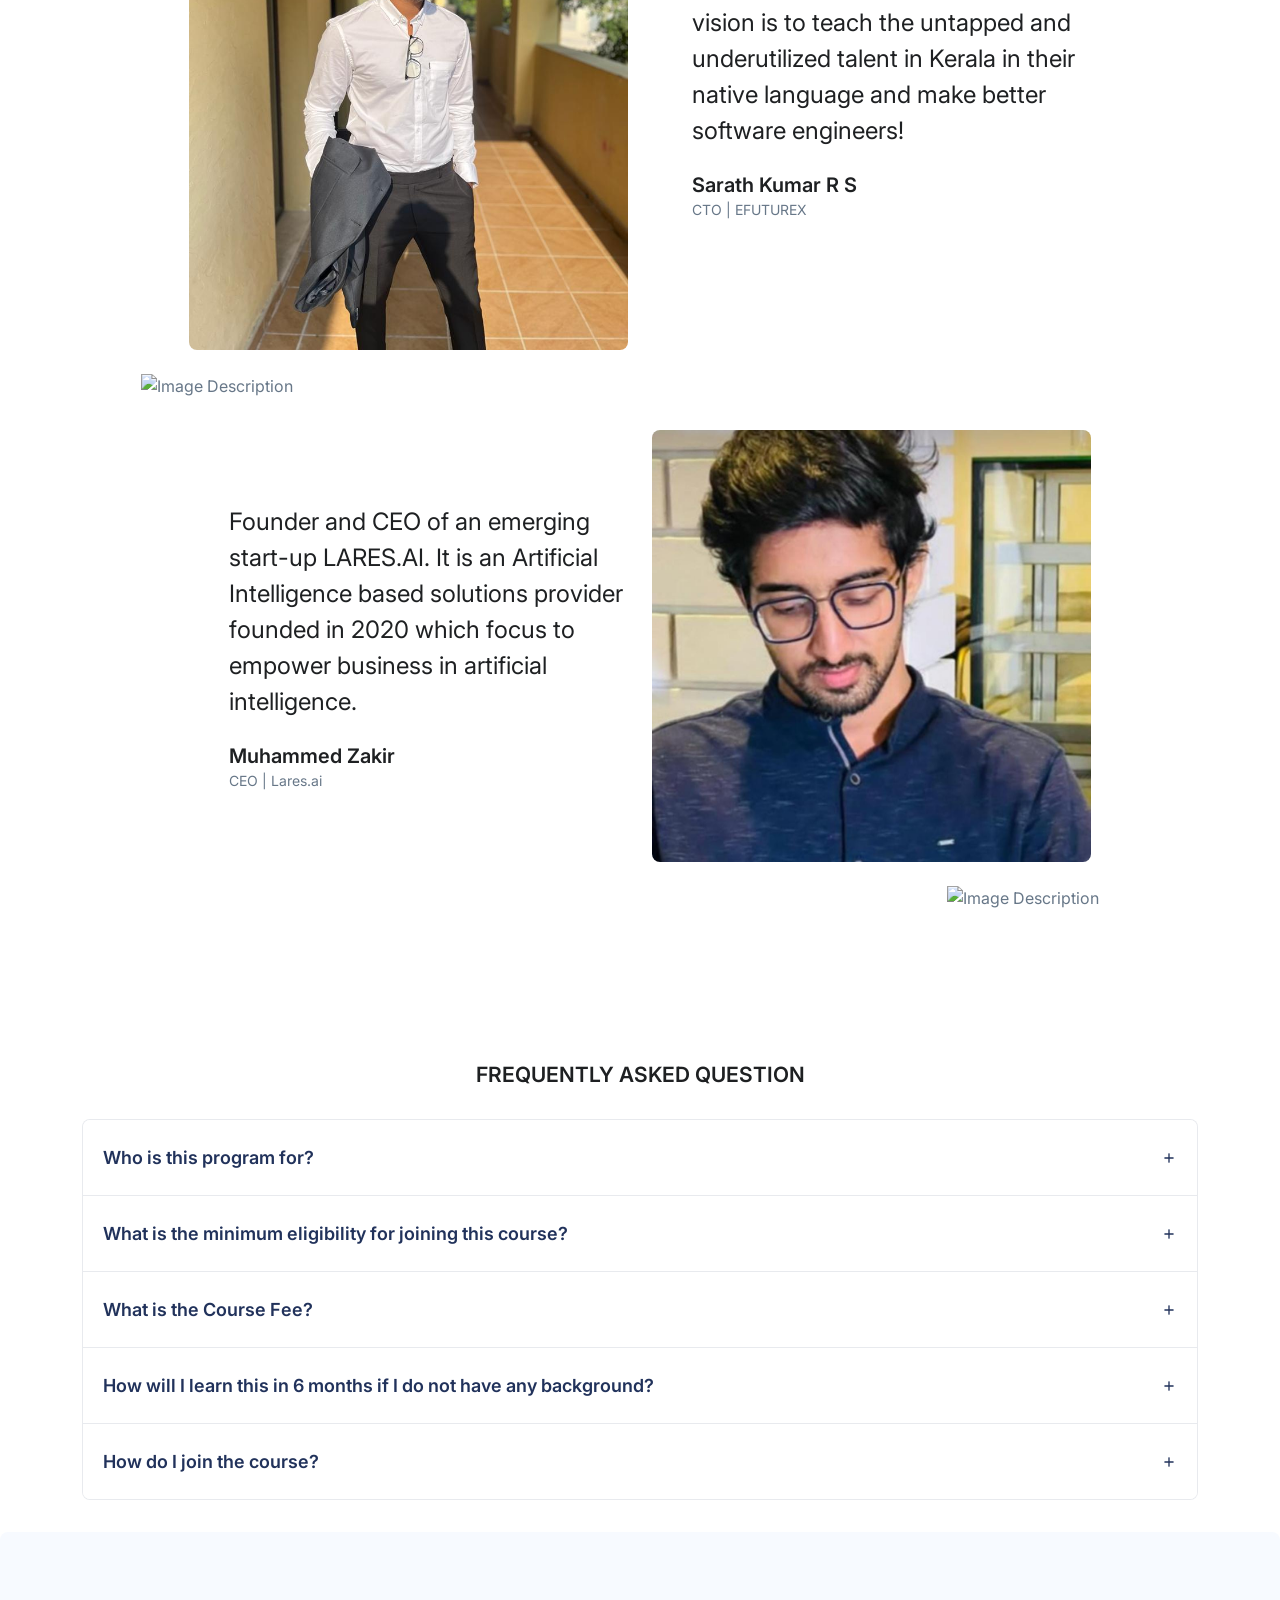
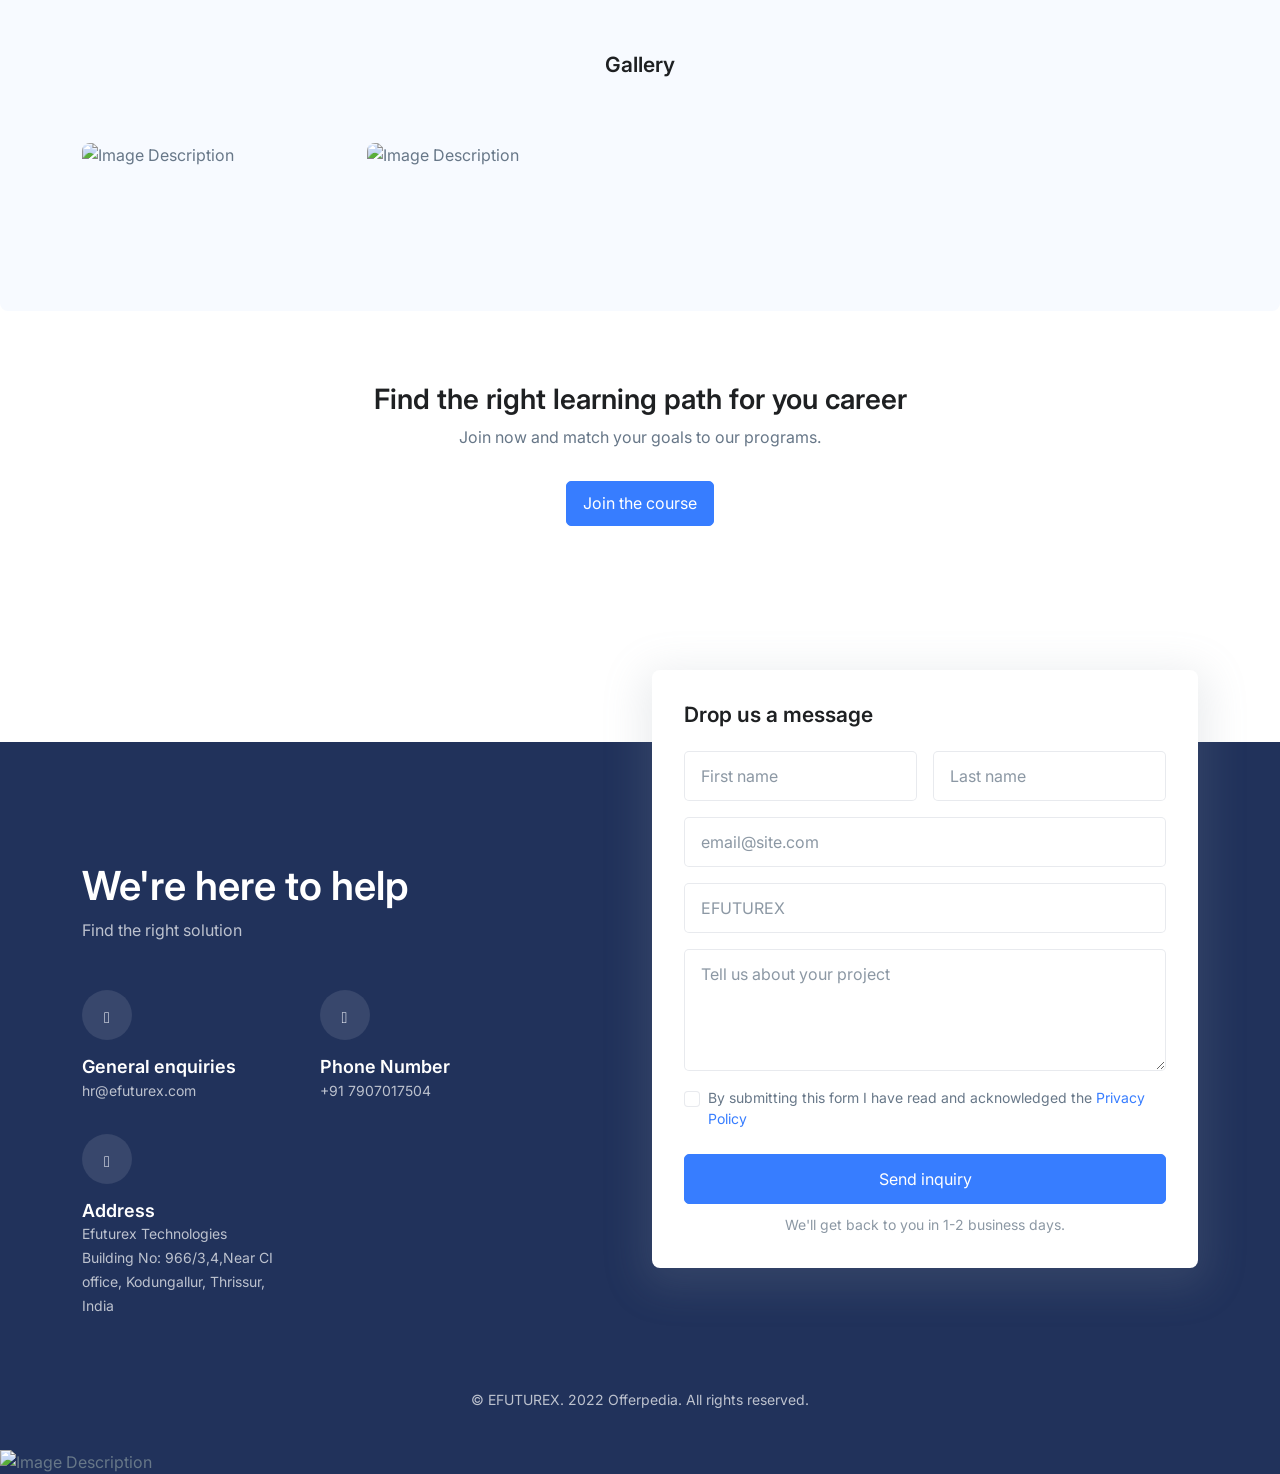
==== commit adc5736b: "broshure, address and application form link update" ====
--- a/index.html
+++ b/index.html
@@ -408,7 +408,7 @@
 			  <div class="col-md-auto">
 				<div class="d-grid d-sm-flex gap-3">
 				  <a class="btn btn-primary btn-transition" href="assets/downloads/FullStack+Mobileapplication+DEvops+Aiml-EFUTUREX.pdf">Download Syllabus</a>
-				  <a class="btn btn-primary btn-transition" href="https://forms.gle/UAdSk6q2M8FZ1CXMA">Join the course</a>
+				  <a class="btn btn-primary btn-transition" href="https://forms.gle/uPL4SpnDMXbJZ1Gj8">Join the course</a>
 				</div>
 			  </div>
 			  <!-- End Col -->
@@ -609,7 +609,7 @@
 			  <p>Join now and match your goals to our programs.</p>
 			</div>
 
-			<a class="btn btn-primary btn-transition" href="https://forms.gle/UAdSk6q2M8FZ1CXMA">Join the course</a>
+			<a class="btn btn-primary btn-transition" href="https://forms.gle/uPL4SpnDMXbJZ1Gj8">Join the course</a>
 		  </div>
 		</div>
 		<!-- End CTA -->
@@ -639,7 +639,7 @@
 				  <i class="bi-envelope-open-fill"></i>
 				</span>
 				<h4 class="text-white mb-0">General enquiries</h4>
-				<a class="text-white-70 small" href="#">hello@efuturex.com</a>
+				<a class="text-white-70 small" href="#">hr@efuturex.com</a>
 			  </div>
 			  <!-- End Col -->
 
@@ -657,7 +657,7 @@
 				  <i class="bi-geo-alt-fill"></i>
 				</span>
 				<h4 class="text-white mb-0">Address</h4>
-				<a class="text-white-70 small" href="#">Efuturex Technologies<br>J&J English Medium School Campus, Karupadanna P.O, Kodungallur, Thrissur, India</a>
+				<a class="text-white-70 small" href="#">Efuturex Technologies<br>Building No: 966/3,4,Near CI office, Kodungallur, Thrissur, India</a>
 			  </div>
 			  <!-- End Col -->
 			</div>
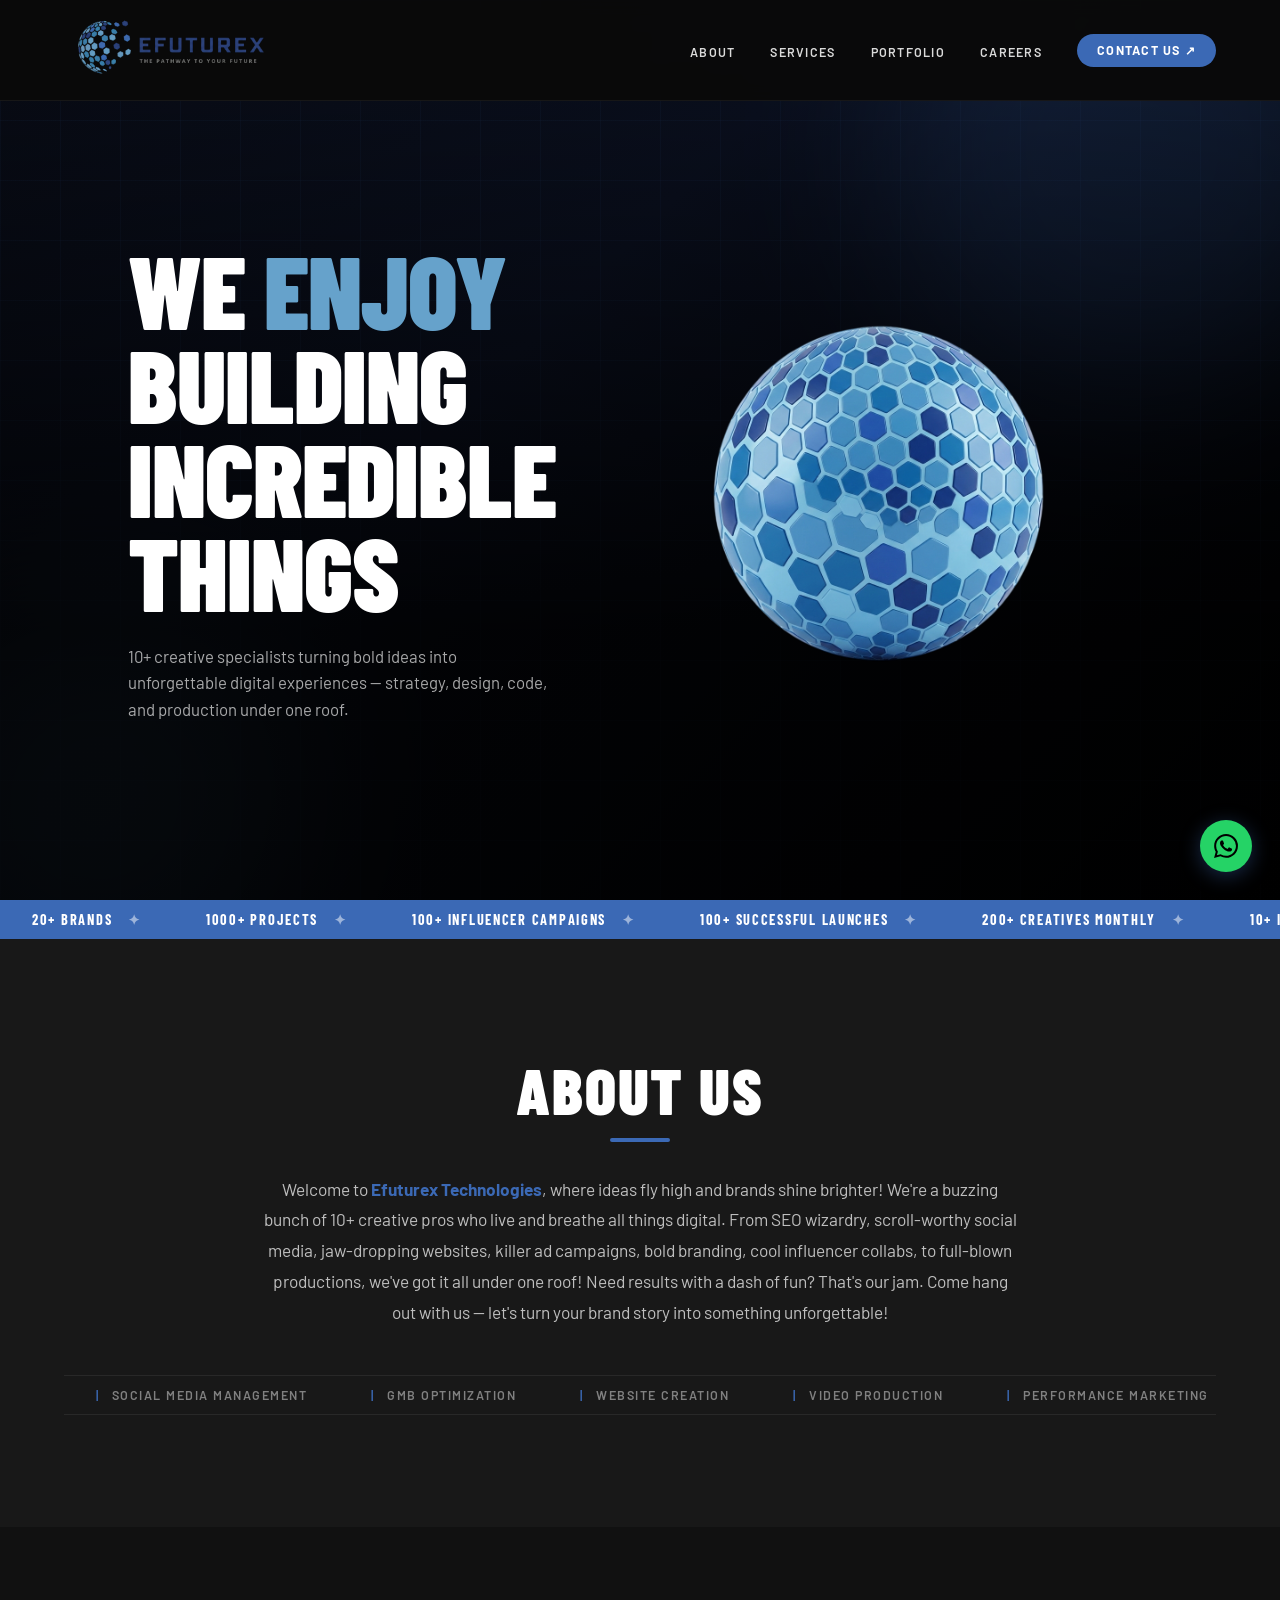
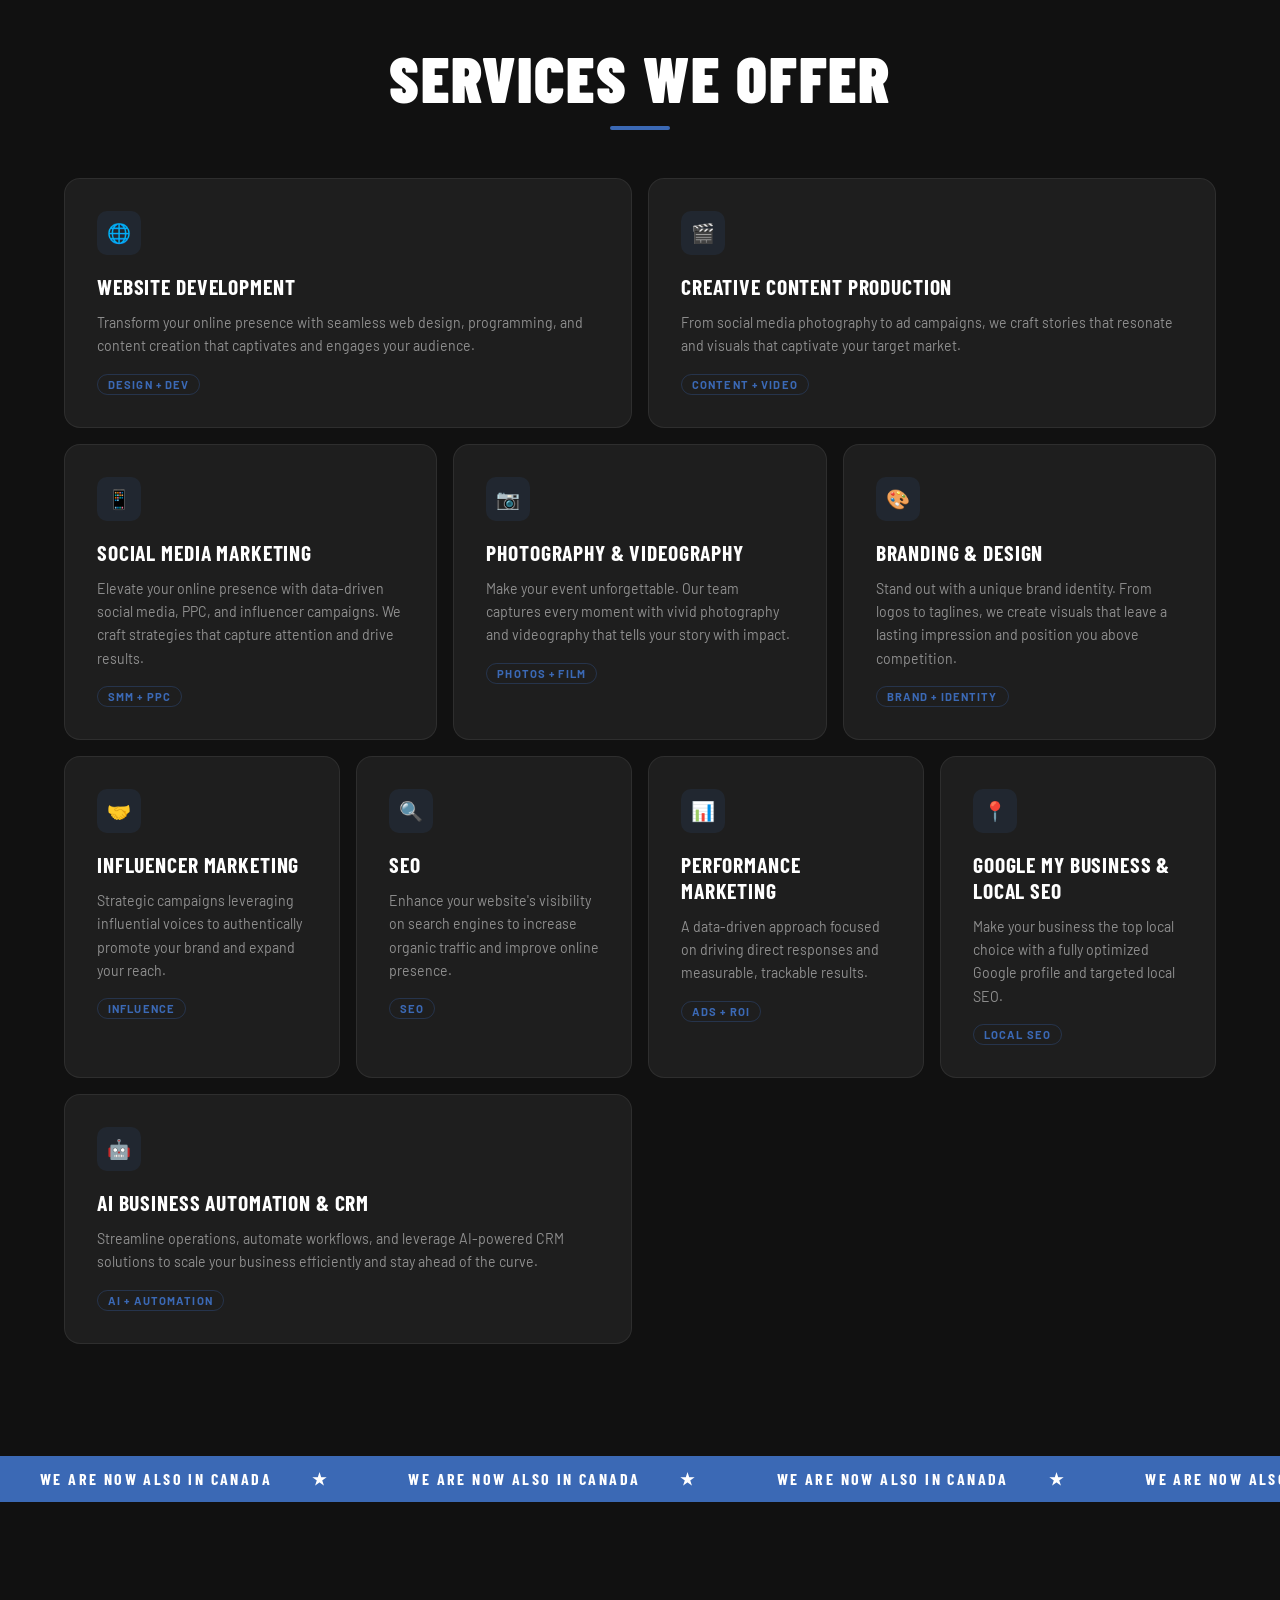
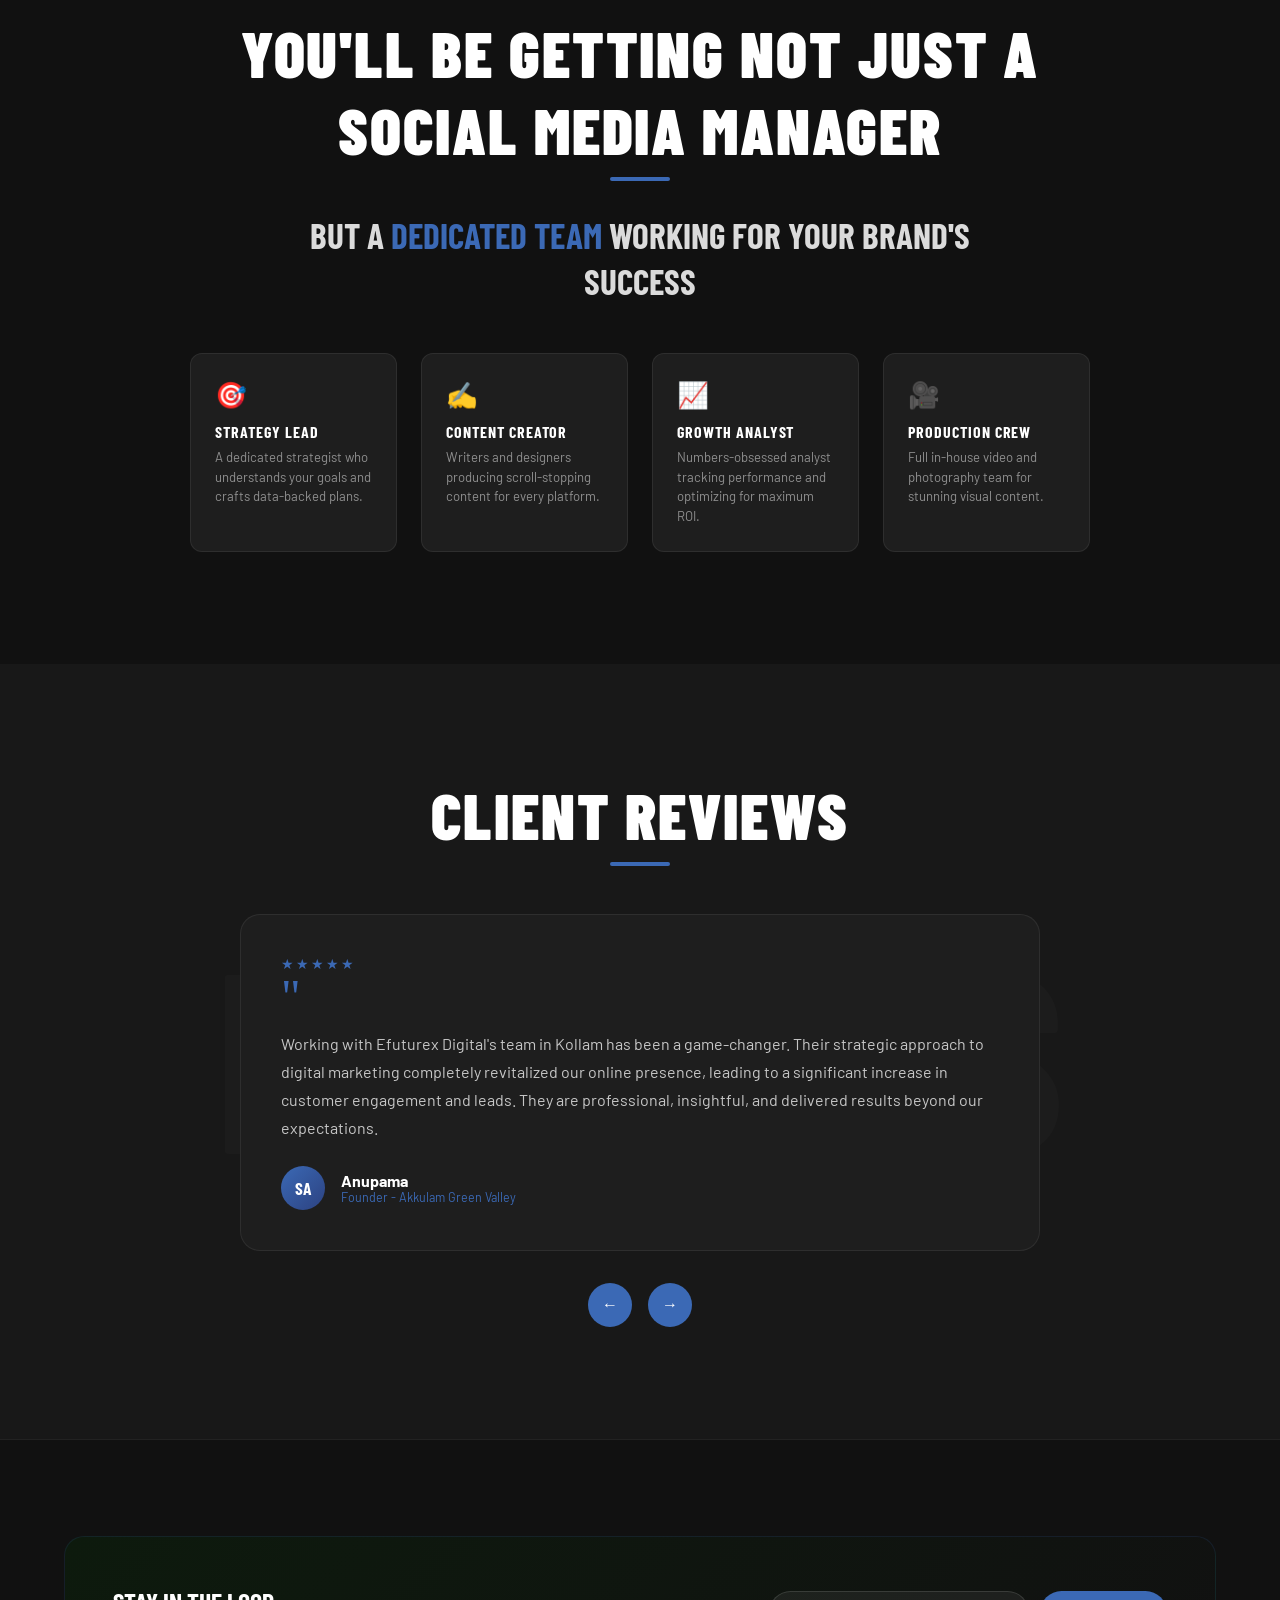
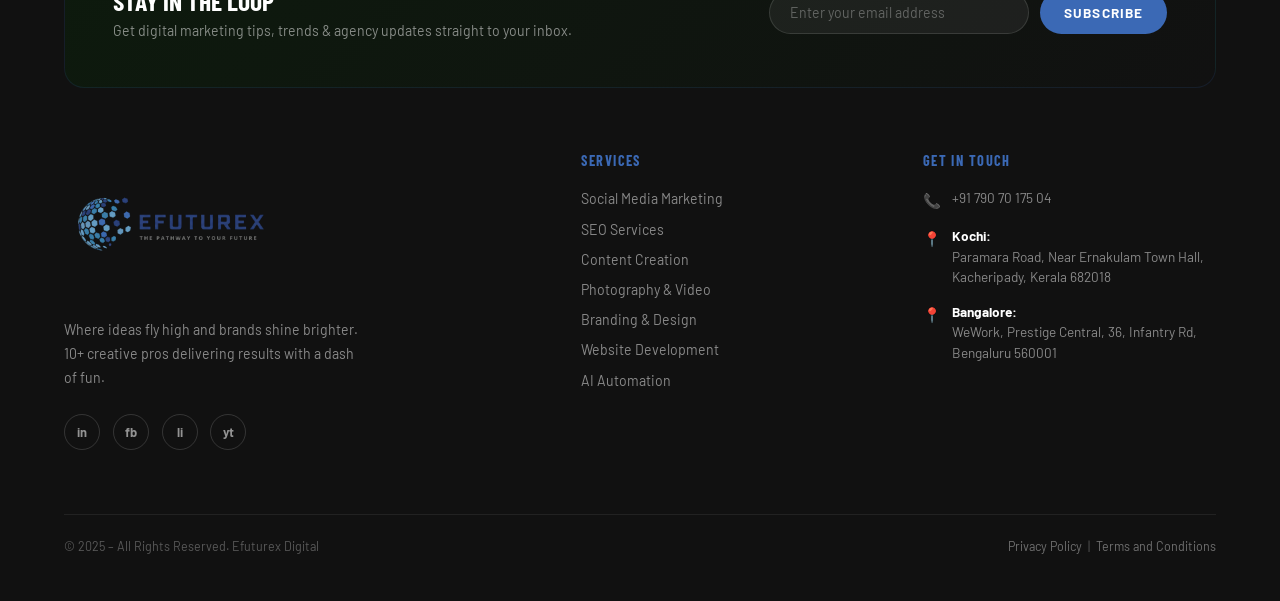
==== commit fa765c1b: "new featured website" ====
--- a/index.html
+++ b/index.html
@@ -1,867 +1,1300 @@
 <!DOCTYPE html>
-<html lang="en" dir="">
+<html lang="en">
 <head>
-  <!-- Required Meta Tags Always Come First -->
-  <meta charset="utf-8">
-  <meta name="viewport" content="width=device-width, initial-scale=1, shrink-to-fit=no">
-
-  <!-- Title -->
-  <title>EFUTUREX - The Pathway to your future</title>
-
-  <!-- Favicon -->
-  <link rel="apple-touch-icon" sizes="57x57" href="assets/img/favicon/apple-icon-57x57.png">
-  <link rel="apple-touch-icon" sizes="60x60" href="assets/img/favicon/apple-icon-60x60.png">
-  <link rel="apple-touch-icon" sizes="72x72" href="assets/img/favicon/apple-icon-72x72.png">
-  <link rel="apple-touch-icon" sizes="76x76" href="assets/img/favicon/apple-icon-76x76.png">
-  <link rel="apple-touch-icon" sizes="114x114" href="assets/img/favicon/apple-icon-114x114.png">
-  <link rel="apple-touch-icon" sizes="120x120" href="assets/img/favicon/apple-icon-120x120.png">
-  <link rel="apple-touch-icon" sizes="144x144" href="assets/img/favicon/apple-icon-144x144.png">
-  <link rel="apple-touch-icon" sizes="152x152" href="assets/img/favicon/apple-icon-152x152.png">
-  <link rel="apple-touch-icon" sizes="180x180" href="assets/img/favicon/apple-icon-180x180.png">
-  <link rel="icon" type="image/png" sizes="192x192"  href="assets/img/favicon/android-icon-192x192.png">
-  <link rel="icon" type="image/png" sizes="32x32" href="assets/img/favicon/favicon-32x32.png">
-  <link rel="icon" type="image/png" sizes="96x96" href="assets/img/favicon/favicon-96x96.png">
-  <link rel="icon" type="image/png" sizes="16x16" href="assets/img/favicon/favicon-16x16.png">
-  <link rel="manifest" href="/manifest.json">
-  <meta name="msapplication-TileColor" content="#ffffff">
-  <meta name="msapplication-TileImage" content="assets/img/favicon/ms-icon-144x144.png">
-  <meta name="theme-color" content="#ffffff">
-
-  <!-- Font -->
-  <link href="https://fonts.googleapis.com/css2?family=Inter:wght@400;600&amp;display=swap" rel="stylesheet">
-
-  <!-- CSS Implementing Plugins -->
-  <link rel="stylesheet" href="assets/css/vendor.min.css">
-  <link rel="stylesheet" href="assets/vendor/bootstrap-icons/font/bootstrap-icons.css">
-  <link rel="stylesheet" href="assets/vendor/aos/dist/aos.css">
-
-  <!-- CSS Front Template -->
-  <link rel="stylesheet" href="assets/css/theme.minc619.css?v=1.0">
+<meta charset="UTF-8">
+<meta name="viewport" content="width=device-width, initial-scale=1.0">
+<title>Efuturex Technologies – We Enjoy Building Incredible Things</title>
+<link rel="preconnect" href="https://fonts.googleapis.com">
+<link rel="preconnect" href="https://fonts.gstatic.com" crossorigin>
+<link href="https://fonts.googleapis.com/css2?family=Barlow+Condensed:wght@700;900&family=Barlow:wght@400;500;600&display=swap" rel="stylesheet">
+<style>
+  :root {
+    --green: #3b69b5;
+    --dark: #111111;
+    --dark2: #181818;
+    --dark3: #1e1e1e;
+    --white: #ffffff;
+    --grey: #aaaaaa;
+    --card-border: rgba(255,255,255,0.07);
+  }
+  *, *::before, *::after { box-sizing: border-box; margin: 0; padding: 0; }
+  html { scroll-behavior: smooth; }
+  body {
+    font-family: 'Barlow', sans-serif;
+    background: var(--dark);
+    color: var(--white);
+    overflow-x: hidden;
+  }
+
+  /* ── NAV ── */
+  nav {
+    position: fixed;
+    top: 0; left: 0; right: 0;
+    z-index: 1000;
+    background: rgba(10,10,10,0.97);
+    backdrop-filter: blur(8px);
+    border-bottom: 1px solid rgba(255,255,255,0.06);
+    display: flex;
+    align-items: center;
+    justify-content: space-between;
+    padding: 50px 5vw;
+    height: 68px;
+  }
+  .nav-logo {
+    display: flex;
+    align-items: center;
+    gap: 10px;
+    text-decoration: none;
+    color: var(--white);
+    font-family: 'Barlow Condensed', sans-serif;
+    font-size: 1.35rem;
+    font-weight: 700;
+    letter-spacing: 0.02em;
+  }
+  .nav-logo svg { width: 34px; height: 34px; }
+  .nav-links {
+    display: flex;
+    align-items: center;
+    gap: 2.2rem;
+    list-style: none;
+  }
+  .nav-links a {
+    text-decoration: none;
+    color: var(--white);
+    font-size: 0.78rem;
+    font-weight: 600;
+    letter-spacing: 0.1em;
+    text-transform: uppercase;
+    opacity: 0.85;
+    transition: opacity .2s;
+    position: relative;
+  }
+  .nav-links a::after {
+    content: '';
+    position: absolute;
+    bottom: -3px; left: 0;
+    width: 0; height: 2px;
+    background: #3b69b5;
+    transition: width .25s;
+  }
+  .nav-links a:hover { opacity: 1; }
+  .nav-links a:hover::after { width: 100%; }
+  .nav-cta {
+    background: #3b69b5;
+    color: #fff !important;
+    font-weight: 700 !important;
+    padding: 9px 20px !important;
+    border-radius: 50px !important;
+    opacity: 1 !important;
+    display: flex;
+    align-items: center;
+    gap: 6px;
+  }
+  .nav-cta::after { display: none !important; }
+  .nav-cta:hover { background: #66a2cb !important; }
+  .hamburger {
+    display: none;
+    flex-direction: column;
+    gap: 5px;
+    cursor: pointer;
+    padding: 6px;
+  }
+  .hamburger span {
+    display: block;
+    width: 24px;
+    height: 2px;
+    background: var(--white);
+    transition: all .3s;
+  }
+  .mobile-menu {
+    display: none;
+    position: fixed;
+    top: 68px; left: 0; right: 0;
+    background: rgba(10,10,10,0.99);
+    padding: 2rem 5vw;
+    z-index: 999;
+    border-bottom: 1px solid rgba(255,255,255,0.06);
+    flex-direction: column;
+    gap: 1.5rem;
+  }
+  .mobile-menu.open { display: flex; }
+  .mobile-menu a {
+    text-decoration: none;
+    color: var(--white);
+    font-size: 1.1rem;
+    font-weight: 600;
+    letter-spacing: 0.08em;
+    text-transform: uppercase;
+  }
+  .mobile-menu .nav-cta {
+    display: inline-flex;
+    width: fit-content;
+    color: #fff !important;
+    background: #3b69b5;
+    padding: 10px 24px !important;
+  }
+
+  /* ── HERO ── */
+  .hero {
+    position: relative;
+    height: 100vh;
+    display: flex;
+    align-items: center;
+    padding: 100px 5vw 0;
+    overflow: hidden;
+  }
+  .hero-inner {
+  position: relative;
+  z-index: 2;
+  width: 100%;
+  display: flex;
+  align-items: center;
+  justify-content: space-between;
+  gap: 3rem;
+  padding: 0 5vw;
+}
+  .hero-bg {
+    position: absolute;
+    inset: 0;
+    background: linear-gradient(135deg, #0a0e1a 0%, #0d1428 40%, #000 100%);
+    z-index: 0;
+  }
+  .hero-overlay {
+    position: absolute;
+    inset: 0;
+    background: linear-gradient(to top, rgba(0,0,0,0.85) 30%, rgba(0,0,0,0.2) 100%);
+    z-index: 1;
+  }
+  /* Animated grid lines */
+  .hero-grid {
+    position: absolute;
+    inset: 0;
+    z-index: 0;
+    background-image:
+      linear-gradient(rgba(59,105,181,0.08) 1px, transparent 1px),
+      linear-gradient(90deg, rgba(59,105,181,0.08) 1px, transparent 1px);
+    background-size: 60px 60px;
+    animation: gridMove 20s linear infinite;
+  }
+  @keyframes gridMove {
+    0% { transform: translateY(0); }
+    100% { transform: translateY(60px); }
+  }
+  /* Glowing blobs */
+  .blob {
+    position: absolute;
+    border-radius: 50%;
+    filter: blur(80px);
+    opacity: 0.25;
+    z-index: 0;
+  }
+  .blob-1 { width: 500px; height: 500px; background: #3b69b5; top: -100px; right: -100px; animation: blobPulse 8s ease-in-out infinite; }
+  .blob-2 { width: 400px; height: 400px; background: #66a2cb; bottom: -100px; left: -100px; animation: blobPulse 10s ease-in-out infinite reverse; }
+  @keyframes blobPulse {
+    0%, 100% { transform: scale(1); opacity: 0.25; }
+    50% { transform: scale(1.15); opacity: 0.35; }
+  }
+  .hero-content {
+    flex: 1;
+    max-width: 580px;
+  }
+  .hero-label {
+    display: inline-flex;
+    align-items: center;
+    gap: 8px;
+    background: rgba(59,105,181,0.12);
+    border: 1px solid rgba(59,105,181,0.35);
+    color: #66a2cb;
+    font-size: 0.72rem;
+    font-weight: 700;
+    letter-spacing: 0.14em;
+    text-transform: uppercase;
+    padding: 5px 14px;
+    border-radius: 50px;
+    margin-bottom: 1.2rem;
+    animation: fadeUp 0.8s ease both;
+  }
+  .hero-label span { width: 6px; height: 6px; border-radius: 50%; background: #66a2cb; display: block; animation: blink 1.5s ease-in-out infinite; }
+  @keyframes blink { 0%,100%{opacity:1} 50%{opacity:0.3} }
+  .hero h1 {
+    font-family: 'Barlow Condensed', sans-serif;
+    font-size: clamp(2.2rem, 8vw, 9rem);
+    font-weight: 900;
+    line-height: 0.92;
+    text-transform: uppercase;
+    letter-spacing: -0.01em;
+    animation: fadeUp 0.8s 0.15s ease both;
+    max-width: 900px;
+  }
+  .hero h1 em { font-style: normal; color: #66a2cb; }
+  .hero-sub {
+    margin-top: 1.5rem;
+    font-size: 1.05rem;
+    color: rgba(255,255,255,0.65);
+    max-width: 500px;
+    line-height: 1.6;
+    animation: fadeUp 0.8s 0.3s ease both;
+  }
+  .hero-btns {
+    display: flex;
+    gap: 1rem;
+    margin-top: 2.2rem;
+    flex-wrap: wrap;
+    animation: fadeUp 0.8s 0.45s ease both;
+  }
+  .btn-primary {
+    background: #3b69b5;
+    color: #fff;
+    font-weight: 700;
+    font-size: 0.85rem;
+    letter-spacing: 0.08em;
+    text-transform: uppercase;
+    padding: 14px 32px;
+    border-radius: 50px;
+    text-decoration: none;
+    transition: background .2s, transform .2s;
+    display: inline-flex;
+    align-items: center;
+    gap: 8px;
+  }
+  .btn-primary:hover { background: #66a2cb; color: #fff; transform: translateY(-2px); }
+  .btn-secondary {
+    border: 1.5px solid rgba(255,255,255,0.25);
+    color: var(--white);
+    font-weight: 600;
+    font-size: 0.85rem;
+    letter-spacing: 0.08em;
+    text-transform: uppercase;
+    padding: 14px 32px;
+    border-radius: 50px;
+    text-decoration: none;
+    transition: border-color .2s, transform .2s;
+    display: inline-flex;
+    align-items: center;
+    gap: 8px;
+  }
+  .btn-secondary:hover { border-color: #3b69b5; transform: translateY(-2px); }
+  @keyframes fadeUp {
+    from { opacity: 0; transform: translateY(30px); }
+    to { opacity: 1; transform: translateY(0); }
+  }
+
+  /* ── TICKER ── */
+  .ticker-wrap {
+    background: #3b69b5;
+    overflow: hidden;
+    padding: 11px 0;
+    position: relative;
+    z-index: 5;
+  }
+  .ticker-track {
+    display: flex;
+    width: max-content;
+    animation: ticker 30s linear infinite;
+  }
+  .ticker-track:hover { animation-play-state: paused; }
+  .ticker-item {
+    display: flex;
+    align-items: center;
+    gap: 1rem;
+    padding: 0 2rem;
+    font-family: 'Barlow Condensed', sans-serif;
+    font-weight: 700;
+    font-size: 0.9rem;
+    letter-spacing: 0.12em;
+    text-transform: uppercase;
+    color: #fff;
+    white-space: nowrap;
+  }
+  .ticker-item::after { content: '✦'; opacity: 0.5; }
+  @keyframes ticker {
+    from { transform: translateX(0); }
+    to { transform: translateX(-50%); }
+  }
+
+  /* ── STATS ── */
+  .stats-section {
+    background: #fff;
+    padding: 5rem 5vw;
+    text-align: center;
+  }
+  .stats-label {
+    font-size: 0.72rem;
+    font-weight: 700;
+    letter-spacing: 0.18em;
+    text-transform: uppercase;
+    color: #555;
+    margin-bottom: 2.5rem;
+  }
+  .stats-label strong { color: #3b69b5; }
+  .clients-logos {
+    display: flex;
+    flex-wrap: wrap;
+    justify-content: center;
+    align-items: center;
+    gap: 2.5rem 3.5rem;
+    margin-bottom: 3.5rem;
+    filter: grayscale(1) opacity(0.55);
+  }
+  .clients-logos span {
+    font-family: 'Barlow Condensed', sans-serif;
+    font-size: 1.2rem;
+    font-weight: 700;
+    letter-spacing: 0.05em;
+    color: #111;
+  }
+  .stats-grid {
+    display: grid;
+    grid-template-columns: repeat(auto-fit, minmax(150px, 1fr));
+    gap: 1.5rem;
+    max-width: 1000px;
+    margin: 0 auto;
+  }
+  .stat-card {
+    background: var(--dark);
+    border-radius: 14px;
+    padding: 1.5rem 1rem;
+  }
+  .stat-num {
+    font-family: 'Barlow Condensed', sans-serif;
+    font-size: 2.2rem;
+    font-weight: 900;
+    color: #3b69b5;
+    line-height: 1;
+  }
+  .stat-desc {
+    font-size: 0.78rem;
+    font-weight: 600;
+    color: rgba(255,255,255,0.6);
+    margin-top: 6px;
+    text-transform: uppercase;
+    letter-spacing: 0.07em;
+  }
+
+  /* ── ABOUT ── */
+  .about-section {
+    background: var(--dark2);
+    padding: 7rem 5vw;
+    position: relative;
+    overflow: hidden;
+  }
+  .section-heading {
+    font-family: 'Barlow Condensed', sans-serif;
+    font-size: clamp(2.5rem, 5vw, 4rem);
+    font-weight: 900;
+    text-transform: uppercase;
+    letter-spacing: 0.03em;
+    text-align: center;
+    margin-bottom: 1rem;
+  }
+  .section-heading .underline-green {
+    display: block;
+    width: 60px;
+    height: 4px;
+    background: #3b69b5;
+    margin: 0.6rem auto 0;
+    border-radius: 2px;
+  }
+  .about-text {
+    max-width: 760px;
+    margin: 2rem auto 0;
+    text-align: center;
+    font-size: 1.08rem;
+    line-height: 1.78;
+    color: rgba(255,255,255,0.72);
+  }
+  .about-text strong { color: #3b69b5; }
+  .services-ticker {
+    margin-top: 3rem;
+    overflow: hidden;
+    border-top: 1px solid rgba(255,255,255,0.07);
+    border-bottom: 1px solid rgba(255,255,255,0.07);
+    padding: 12px 0;
+  }
+  .services-ticker-track {
+    display: flex;
+    width: max-content;
+    animation: ticker 25s linear infinite;
+  }
+  .services-ticker-item {
+    white-space: nowrap;
+    padding: 0 2rem;
+    font-size: 0.78rem;
+    font-weight: 600;
+    letter-spacing: 0.12em;
+    text-transform: uppercase;
+    color: rgba(255,255,255,0.45);
+  }
+  .services-ticker-item span { color: #3b69b5; margin-right: 0.5rem; }
+
+  /* ── SERVICES ── */
+  .services-section {
+    background: var(--dark);
+    padding: 7rem 5vw;
+  }
+  .services-grid {
+    display: grid;
+    grid-template-columns: repeat(12, 1fr);
+    gap: 16px;
+    margin-top: 3rem;
+  }
+  .service-card {
+    background: var(--dark3);
+    border: 1px solid var(--card-border);
+    border-radius: 16px;
+    padding: 2rem;
+    cursor: pointer;
+    transition: border-color .25s, transform .25s, background .25s;
+    position: relative;
+    overflow: hidden;
+  }
+  .service-card::before {
+    content: '';
+    position: absolute;
+    top: 0; left: 0; right: 0;
+    height: 3px;
+    background: #3b69b5;
+    transform: scaleX(0);
+    transform-origin: left;
+    transition: transform .3s;
+  }
+  .service-card:hover { border-color: rgba(59,105,181,0.25); transform: translateY(-4px); background: #202020; }
+  .service-card:hover::before { transform: scaleX(1); }
+  .s-big { grid-column: span 6; }
+  .s-med { grid-column: span 4; }
+  .s-sm  { grid-column: span 3; }
+  .service-icon {
+    width: 44px; height: 44px;
+    background: rgba(59,105,181,0.12);
+    border-radius: 10px;
+    display: flex;
+    align-items: center;
+    justify-content: center;
+    margin-bottom: 1.2rem;
+    font-size: 1.2rem;
+  }
+  .service-card h3 {
+    font-family: 'Barlow Condensed', sans-serif;
+    font-size: 1.35rem;
+    font-weight: 700;
+    text-transform: uppercase;
+    letter-spacing: 0.04em;
+    margin-bottom: 0.7rem;
+    line-height: 1.2;
+  }
+  .service-card p {
+    font-size: 0.88rem;
+    color: rgba(255,255,255,0.5);
+    line-height: 1.65;
+  }
+  .service-tag {
+    display: inline-block;
+    margin-top: 1rem;
+    font-size: 0.7rem;
+    font-weight: 700;
+    letter-spacing: 0.1em;
+    text-transform: uppercase;
+    color: #3b69b5;
+    border: 1px solid rgba(59,105,181,0.3);
+    padding: 3px 10px;
+    border-radius: 50px;
+  }
+
+  /* ── CLIENTS ── */
+  .clients-section {
+    background: var(--dark2);
+    padding: 6rem 5vw;
+    text-align: center;
+  }
+  .clients-section .section-heading { margin-bottom: 3rem; }
+  .client-logos-dark {
+    display: flex;
+    flex-wrap: wrap;
+    justify-content: center;
+    align-items: center;
+    gap: 2rem 4rem;
+    max-width: 900px;
+    margin: 0 auto 2.5rem;
+  }
+  .client-logos-dark span {
+    font-family: 'Barlow Condensed', sans-serif;
+    font-size: 1.25rem;
+    font-weight: 700;
+    letter-spacing: 0.06em;
+    color: rgba(255,255,255,0.25);
+    transition: color .2s;
+    text-transform: uppercase;
+  }
+  .client-logos-dark span:hover { color: #3b69b5; }
+  .btn-outline {
+    border: 1.5px solid #3b69b5;
+    color: #3b69b5;
+    font-weight: 700;
+    font-size: 0.82rem;
+    letter-spacing: 0.1em;
+    text-transform: uppercase;
+    padding: 13px 32px;
+    border-radius: 50px;
+    text-decoration: none;
+    transition: background .2s, color .2s;
+    display: inline-block;
+  }
+  .btn-outline:hover { background: #3b69b5; color: #fff; }
+
+  /* ── LONDON BANNER ── */
+  .london-banner {
+    background: #3b69b5;
+    overflow: hidden;
+    padding: 13px 0;
+  }
+  .london-track {
+    display: flex;
+    width: max-content;
+    animation: ticker 20s linear infinite;
+  }
+  .london-item {
+    white-space: nowrap;
+    padding: 0 2.5rem;
+    font-family: 'Barlow Condensed', sans-serif;
+    font-size: 1rem;
+    font-weight: 700;
+    letter-spacing: 0.15em;
+    text-transform: uppercase;
+    color: #fff;
+  }
+  .london-item::after { content: '★'; margin-left: 2.5rem; }
+
+  /* ── TEAM SECTION ── */
+  .team-section {
+    background: var(--dark);
+    padding: 7rem 5vw;
+    text-align: center;
+  }
+  .team-highlight {
+    max-width: 700px;
+    margin: 2rem auto 0;
+    font-family: 'Barlow Condensed', sans-serif;
+    font-size: clamp(1.5rem, 3vw, 2.2rem);
+    font-weight: 700;
+    text-transform: uppercase;
+    line-height: 1.3;
+    color: rgba(255,255,255,0.85);
+  }
+  .team-highlight em { font-style: normal; color: #3b69b5; }
+  .team-features {
+    display: grid;
+    grid-template-columns: repeat(auto-fit, minmax(200px, 1fr));
+    gap: 1.5rem;
+    max-width: 900px;
+    margin: 3rem auto 0;
+  }
+  .team-feat {
+    background: var(--dark3);
+    border: 1px solid var(--card-border);
+    border-radius: 12px;
+    padding: 1.5rem;
+    text-align: left;
+  }
+  .team-feat-icon { font-size: 1.6rem; margin-bottom: 0.8rem; }
+  .team-feat h4 {
+    font-family: 'Barlow Condensed', sans-serif;
+    font-size: 1rem;
+    font-weight: 700;
+    text-transform: uppercase;
+    letter-spacing: 0.06em;
+    margin-bottom: 0.4rem;
+  }
+  .team-feat p { font-size: 0.82rem; color: rgba(255,255,255,0.5); line-height: 1.5; }
+
+  /* ── REVIEWS ── */
+  .reviews-section {
+    background: var(--dark2);
+    padding: 7rem 5vw;
+    position: relative;
+    overflow: hidden;
+  }
+  .reviews-bg-text {
+    position: absolute;
+    font-family: 'Barlow Condensed', sans-serif;
+    font-size: 20vw;
+    font-weight: 900;
+    text-transform: uppercase;
+    color: rgba(255,255,255,0.02);
+    top: 50%;
+    left: 50%;
+    transform: translate(-50%, -50%);
+    white-space: nowrap;
+    pointer-events: none;
+  }
+  .reviews-container {
+    max-width: 800px;
+    margin: 3rem auto 0;
+    position: relative;
+  }
+  .review-card {
+    background: var(--dark3);
+    border: 1px solid var(--card-border);
+    border-radius: 20px;
+    padding: 2.5rem;
+    position: relative;
+  }
+  .review-quote {
+    font-size: 3rem;
+    color: #3b69b5;
+    line-height: 0.7;
+    margin-bottom: 1rem;
+    font-family: Georgia, serif;
+  }
+  .review-text {
+    font-size: 1rem;
+    line-height: 1.75;
+    color: rgba(255,255,255,0.75);
+  }
+  .review-author {
+    margin-top: 1.5rem;
+    display: flex;
+    align-items: center;
+    gap: 1rem;
+  }
+  .review-avatar {
+    width: 44px; height: 44px;
+    border-radius: 50%;
+    background: linear-gradient(135deg, #3b69b5, #2c4281);
+    display: flex;
+    align-items: center;
+    justify-content: center;
+    font-family: 'Barlow Condensed', sans-serif;
+    font-weight: 700;
+    font-size: 1.1rem;
+    color: #fff;
+  }
+  .review-name { font-weight: 700; font-size: 1rem; }
+  .review-role { font-size: 0.78rem; color: #3b69b5; }
+  .review-stars { margin-bottom: 0.5rem; font-size: 0.85rem; color: #3b69b5; letter-spacing: 2px; }
+  .review-nav {
+    display: flex;
+    justify-content: center;
+    gap: 1rem;
+    margin-top: 2rem;
+  }
+  .review-btn {
+    width: 44px; height: 44px;
+    border-radius: 50%;
+    background: #3b69b5;
+    border: none;
+    cursor: pointer;
+    display: flex;
+    align-items: center;
+    justify-content: center;
+    transition: background .2s, transform .2s;
+    color: #fff;
+    font-size: 1rem;
+    font-weight: 700;
+  }
+  .review-btn:hover { background: #66a2cb; transform: scale(1.08); }
+
+  /* ── CONTACT / FOOTER ── */
+  .footer-section {
+    background: var(--dark);
+    padding: 6rem 5vw 3rem;
+    border-top: 1px solid rgba(255,255,255,0.07);
+  }
+  .footer-top {
+    display: grid;
+    grid-template-columns: 1.6fr 1fr 1fr;
+    gap: 3rem;
+    margin-bottom: 4rem;
+  }
+  .footer-brand-name {
+    font-family: 'Barlow Condensed', sans-serif;
+    font-size: 1.6rem;
+    font-weight: 700;
+    letter-spacing: 0.04em;
+    margin-bottom: 1rem;
+    display: flex;
+    align-items: center;
+    gap: 10px;
+  }
+  .footer-brand-desc {
+    font-size: 0.88rem;
+    color: rgba(255,255,255,0.5);
+    line-height: 1.7;
+    max-width: 300px;
+    margin-bottom: 1.5rem;
+  }
+  .footer-social {
+    display: flex;
+    gap: 0.8rem;
+  }
+  .social-icon {
+    width: 36px; height: 36px;
+    border-radius: 50%;
+    border: 1px solid rgba(255,255,255,0.15);
+    display: flex; align-items: center; justify-content: center;
+    color: rgba(255,255,255,0.55);
+    font-size: 0.8rem;
+    font-weight: 700;
+    text-decoration: none;
+    transition: border-color .2s, color .2s, background .2s;
+  }
+  .social-icon:hover { border-color: #3b69b5; color: #3b69b5; background: rgba(59,105,181,0.08); }
+  .footer-col h4 {
+    font-family: 'Barlow Condensed', sans-serif;
+    font-size: 0.9rem;
+    font-weight: 700;
+    text-transform: uppercase;
+    letter-spacing: 0.1em;
+    margin-bottom: 1.2rem;
+    color: #3b69b5;
+  }
+  .footer-col ul { list-style: none; }
+  .footer-col ul li { margin-bottom: 0.7rem; }
+  .footer-col ul li a {
+    text-decoration: none;
+    color: rgba(255,255,255,0.5);
+    font-size: 0.88rem;
+    transition: color .2s;
+  }
+  .footer-col ul li a:hover { color: #3b69b5; }
+  .footer-contact-item {
+    display: flex;
+    gap: 0.7rem;
+    margin-bottom: 0.9rem;
+    font-size: 0.85rem;
+    color: rgba(255,255,255,0.5);
+    line-height: 1.5;
+  }
+  .footer-contact-icon { color: #3b69b5; font-size: 0.9rem; margin-top: 2px; flex-shrink: 0; }
+  .footer-bottom {
+    border-top: 1px solid rgba(255,255,255,0.07);
+    padding-top: 1.5rem;
+    display: flex;
+    justify-content: space-between;
+    align-items: center;
+    flex-wrap: wrap;
+    gap: 1rem;
+    font-size: 0.78rem;
+    color: rgba(255,255,255,0.3);
+  }
+  .footer-bottom a { color: rgba(255,255,255,0.4); text-decoration: none; }
+  .footer-bottom a:hover { color: #3b69b5; }
+
+  /* ── NEWSLETTER ── */
+  .newsletter {
+    background: linear-gradient(135deg, #0d1a0d 0%, #111 100%);
+    border: 1px solid rgba(59,105,181,0.15);
+    border-radius: 20px;
+    padding: 3rem;
+    margin-bottom: 4rem;
+    display: flex;
+    align-items: center;
+    justify-content: space-between;
+    gap: 2rem;
+    flex-wrap: wrap;
+  }
+  .newsletter h3 {
+    font-family: 'Barlow Condensed', sans-serif;
+    font-size: 1.6rem;
+    font-weight: 700;
+    text-transform: uppercase;
+    margin-bottom: 0.4rem;
+  }
+  .newsletter p { font-size: 0.88rem; color: rgba(255,255,255,0.5); }
+  .newsletter-form { display: flex; gap: 0.7rem; flex-wrap: wrap; }
+  .newsletter-form input {
+    background: rgba(255,255,255,0.06);
+    border: 1px solid rgba(255,255,255,0.12);
+    border-radius: 50px;
+    padding: 12px 20px;
+    color: var(--white);
+    font-size: 0.88rem;
+    font-family: 'Barlow', sans-serif;
+    width: 260px;
+    outline: none;
+    transition: border-color .2s;
+  }
+  .newsletter-form input:focus { border-color: #3b69b5; }
+  .newsletter-form input::placeholder { color: rgba(255,255,255,0.3); }
+  .newsletter-form button {
+    background: #3b69b5;
+    color: #fff;
+    border: none;
+    border-radius: 50px;
+    padding: 12px 24px;
+    font-weight: 700;
+    font-size: 0.85rem;
+    letter-spacing: 0.08em;
+    text-transform: uppercase;
+    cursor: pointer;
+    font-family: 'Barlow', sans-serif;
+    transition: background .2s;
+  }
+  .newsletter-form button:hover { background: #66a2cb; }
+
+  /* ── WHATSAPP FLOAT ── */
+  .whatsapp-float {
+    position: fixed;
+    bottom: 28px;
+    right: 28px;
+    width: 52px; height: 52px;
+    background: #25d366;
+    border-radius: 50%;
+    display: flex;
+    align-items: center;
+    justify-content: center;
+    z-index: 1000;
+    box-shadow: 0 4px 20px rgba(59,105,181,0.4);
+    text-decoration: none;
+    transition: transform .2s, box-shadow .2s;
+  }
+  .whatsapp-float:hover { transform: scale(1.1); box-shadow: 0 6px 28px rgba(59,105,181,0.55); }
+  .whatsapp-float svg { width: 24px; height: 24px; fill: #000; }
+
+  /* ── RESPONSIVE ── */
+  @media (max-width: 900px) {
+    .nav-links { display: none; }
+    .hamburger { display: flex; }
+    .s-big { grid-column: span 12; }
+    .s-med { grid-column: span 6; }
+    .s-sm  { grid-column: span 6; }
+    .footer-top { grid-template-columns: 1fr; }
+  }
+  @media (max-width: 600px) {
+    .s-med, .s-sm { grid-column: span 12; }
+    .stats-grid { grid-template-columns: repeat(2, 1fr); }
+    .newsletter { flex-direction: column; }
+    .newsletter-form input { width: 100%; }
+    .hero-image{
+        display: none;
+    }
+  }
+
+
+</style>
 </head>
-
-<body id="homeSection" class="position-relative">
-  <!-- ========== HEADER ========== -->
-  <header id="header" class="navbar navbar-expand-lg navbar-end navbar-absolute-top navbar-light navbar-show-hide" data-hs-header-options='{
-            "fixMoment": 1000,
-            "fixEffect": "slide"
-          }'>
-    
-
-    <div class="container">
-      <nav class="js-mega-menu navbar-nav-wrap">
-        <!-- Default Logo -->
-        <a class="navbar-brand" href="index.html" aria-label="Front">
-          <img class="navbar-brand-logo" src="assets/img/EFUTUREX-Logo.png" alt="Logo" style="100px">
-        </a>
-        <!-- End Default Logo -->
-
-        <!-- Toggler -->
-        <button class="navbar-toggler" type="button" data-bs-toggle="collapse" data-bs-target="#navbarNavDropdown" aria-controls="navbarNavDropdown" aria-expanded="false" aria-label="Toggle navigation">
-          <span class="navbar-toggler-default">
-            <i class="bi-list"></i>
-          </span>
-          <span class="navbar-toggler-toggled">
-            <i class="bi-x"></i>
-          </span>
-        </button>
-        <!-- End Toggler -->
-
-        <!-- Collapse -->
-        <div class="collapse navbar-collapse" id="navbarNavDropdown">
-          <ul id="navbarNavDropdownNav" class="navbar-nav">
-            <li class="nav-item">
-              <a class="nav-link active" href="#homeSection">Home</a>
-            </li>
-
-            <li class="nav-item">
-              <a class="nav-link" href="#fratureSection">Features</a>
-            </li>
-			
-			<li class="nav-item">
-              <a class="nav-link" href="#InstructorsSection">Instructors</a>
-            </li>
-
-            <li class="nav-item">
-              <a class="nav-link" href="#faqSection">FAQ</a>
-            </li>
-			
-			<li class="nav-item">
-              <a class="nav-link" href="#gallerySection">Gallery</a>
-            </li>
-
-            <li class="nav-item">
-              <a class="nav-link" href="#contactSection">Contact</a>
-            </li>
-		  </ul>
-        </div>
-        <!-- End Collapse -->
-      </nav>
-    </div>
-  </header>
-
-  <!-- ========== END HEADER ========== -->
-
-  <!-- ========== MAIN CONTENT ========== -->
-  <main id="content" role="main" class="mb-5">
-    <!-- Hero -->
-    <div class="container position-relative content-space-t-3 content-space-t-md-4 content-space-t-lg-4">
-      <div class="row justify-content-lg-between align-items-lg-center">
-        <div class="col-md-10 col-lg-5">
-          <!-- Heading -->
-          <div class="mb-7">
-            <h1 class="display-4 mb-3">
-              Unlock your<br>
-
-              <span class="text-primary text-highlight-warning">
-                <span class="js-typedjs" data-hs-typed-options='{
-                        "strings": ["future.", "potential.", "skills."],
-                        "typeSpeed": 90,
-                        "loop": true,
-                        "backSpeed": 30,
-                        "backDelay": 2500
-                      }'></span>
-              </span>
-            </h1>
-            <p class="lead">Your gateway to a premium software engineering career</p>
-            <p class="lead">Everything you need in one programme and that is with industry experts working with you!</p>
-          </div>
-          <!-- End Title & Description -->
-
+<body>
+
+<!-- NAV -->
+<nav id="navbar">
+  <a href="#" class="nav-logo">
+<img src="./logo.png" style="height:150px;width:auto;">
+  </a>
+  <ul class="nav-links">
+    <li><a href="#about">About</a></li>
+    <li><a href="#services">Services</a></li>
+    <li><a href="#portfolio">Portfolio</a></li>
+    <li><a href="#careers">Careers</a></li>
+    <li><a href="https://wa.me/917907017504" class="nav-cta" target="_blank" rel="noopener">Contact Us ↗</a></li>
+  </ul>
+  <div class="hamburger" id="hamburger" aria-label="Menu">
+    <span></span><span></span><span></span>
+  </div>
+</nav>
+<div class="mobile-menu" id="mobileMenu">
+  <a href="#about" onclick="closeMobile()">About</a>
+  <a href="#services" onclick="closeMobile()">Services</a>
+  <a href="#portfolio" onclick="closeMobile()">Portfolio</a>
+  <a href="#careers" onclick="closeMobile()">Careers</a>
+  <a href="#contact" class="nav-cta" onclick="closeMobile()">Contact Us ↗</a>
+</div>
+
+<!-- HERO -->
+<section class="hero" id="home">
+  <div class="hero-bg"></div>
+  <div class="hero-grid"></div>
+  <div class="blob blob-1"></div>
+  <div class="blob blob-2"></div>
+  <div class="hero-overlay"></div>
+  <div class="hero-inner">
+
+      <div class="hero-content">
+        <!-- <div class="hero-label"><span></span> Digital Agency — Kochi · Bangalore · London</div> -->
+        <h1>We <em>Enjoy</em> Building Incredible Things</h1>
+        <p class="hero-sub">10+ creative specialists turning bold ideas into unforgettable digital experiences — strategy, design, code, and production under one roof.</p>
+        <div class="hero-btns">
           
         </div>
-        <!-- End Col -->
-
-        <div class="col-lg-6">
-          <div class="d-none d-lg-block">
-            <img class="img-fluid" src="assets/svg/illustrations/oc-growing.svg" alt="Image Description">
+      </div>
+      <div class="hero-image">
+          <img src="./globe.png" alt="Hero Visual" style="width: 100%;"/>
+        </div>
+  </div>
+</section>
+
+<!-- TICKER -->
+<div class="ticker-wrap" aria-hidden="true">
+  <div class="ticker-track" id="ticker">
+    <div class="ticker-item">20+ Brands</div>
+    <div class="ticker-item">1000+ Projects</div>
+    <!-- <div class="ticker-item">₹300 Crores+ Revenue</div> -->
+    <div class="ticker-item">100+ Influencer Campaigns</div>
+    <div class="ticker-item">100+ Successful Launches</div>
+    <div class="ticker-item">200+ Creatives Monthly</div>
+    <div class="ticker-item">10+ In-House Specialists</div>
+    <div class="ticker-item">10+ Years of Growth</div>
+    <div class="ticker-item">7+ Google Reviews</div>
+    <div class="ticker-item">20+ Brands</div>
+    <div class="ticker-item">1000+ Projects</div>
+    <!-- <div class="ticker-item">₹300 Crores+ Revenue</div> -->
+    <div class="ticker-item">100+ Influencer Campaigns</div>
+    <div class="ticker-item">100+ Successful Launches</div>
+    <div class="ticker-item">200+ Creatives Monthly</div>
+    <div class="ticker-item">10+ In-House Specialists</div>
+    <div class="ticker-item">10+ Years of Growth</div>
+    <div class="ticker-item">7+ Google Reviews</div>
+  </div>
+</div>
+
+<!-- STATS / TRUSTED BY -->
+<!-- <section class="stats-section">
+  <p class="stats-label">Trusted by <strong>500+</strong> Global Companies</p>
+  <div class="clients-logos">
+    <span>happymarry</span>
+    <span>WonderLa</span>
+    <span>TRENDS</span>
+    <span>XYLEM Learning</span>
+    <span>Therefore I'm</span>
+    <span>OPPO</span>
+    <span>naturals</span>
+  </div>
+  <div class="stats-grid">
+    <div class="stat-card"><div class="stat-num">500+</div><div class="stat-desc">Brands Served</div></div>
+    <div class="stat-card"><div class="stat-num">1000+</div><div class="stat-desc">Projects Done</div></div>
+    <div class="stat-card"><div class="stat-num">₹300Cr+</div><div class="stat-desc">Revenue Generated</div></div>
+    <div class="stat-card"><div class="stat-num">2000+</div><div class="stat-desc">Influencer Campaigns</div></div>
+    <div class="stat-card"><div class="stat-num">40+</div><div class="stat-desc">In-House Specialists</div></div>
+    <div class="stat-card"><div class="stat-num">600+</div><div class="stat-desc">Google Reviews</div></div>
+  </div>
+</section> -->
+
+<!-- ABOUT -->
+<section class="about-section" id="about">
+  <div class="section-heading">About Us<span class="underline-green"></span></div>
+  <p class="about-text">
+    Welcome to <strong>Efuturex Technologies</strong>, where ideas fly high and brands shine brighter! We're a buzzing bunch of 10+ creative pros who live and breathe all things digital. From SEO wizardry, scroll-worthy social media, jaw-dropping websites, killer ad campaigns, bold branding, cool influencer collabs, to full-blown productions, we've got it all under one roof! Need results with a dash of fun? That's our jam. Come hang out with us — let's turn your brand story into something unforgettable!
+  </p>
+  <div class="services-ticker" aria-hidden="true">
+    <div class="services-ticker-track">
+      <div class="services-ticker-item"><span>|</span> Social Media Management</div>
+      <div class="services-ticker-item"><span>|</span> GMB Optimization</div>
+      <div class="services-ticker-item"><span>|</span> Website Creation</div>
+      <div class="services-ticker-item"><span>|</span> Video Production</div>
+      <div class="services-ticker-item"><span>|</span> Performance Marketing</div>
+      <div class="services-ticker-item"><span>|</span> Business Automation</div>
+      <div class="services-ticker-item"><span>|</span> AI Powered Marketing</div>
+      <div class="services-ticker-item"><span>|</span> Social Media Management</div>
+      <div class="services-ticker-item"><span>|</span> GMB Optimization</div>
+      <div class="services-ticker-item"><span>|</span> Website Creation</div>
+      <div class="services-ticker-item"><span>|</span> Video Production</div>
+      <div class="services-ticker-item"><span>|</span> Performance Marketing</div>
+      <div class="services-ticker-item"><span>|</span> Business Automation</div>
+      <div class="services-ticker-item"><span>|</span> AI Powered Marketing</div>
+    </div>
+  </div>
+</section>
+
+<!-- SERVICES -->
+<section class="services-section" id="services">
+  <div class="section-heading">Services We Offer<span class="underline-green"></span></div>
+  <div class="services-grid">
+    <div class="service-card s-big">
+      <div class="service-icon">🌐</div>
+      <h3>Website Development</h3>
+      <p>Transform your online presence with seamless web design, programming, and content creation that captivates and engages your audience.</p>
+      <span class="service-tag">Design + Dev</span>
+    </div>
+    <div class="service-card s-big">
+      <div class="service-icon">🎬</div>
+      <h3>Creative Content Production</h3>
+      <p>From social media photography to ad campaigns, we craft stories that resonate and visuals that captivate your target market.</p>
+      <span class="service-tag">Content + Video</span>
+    </div>
+    <div class="service-card s-med">
+      <div class="service-icon">📱</div>
+      <h3>Social Media Marketing</h3>
+      <p>Elevate your online presence with data-driven social media, PPC, and influencer campaigns. We craft strategies that capture attention and drive results.</p>
+      <span class="service-tag">SMM + PPC</span>
+    </div>
+    <div class="service-card s-med">
+      <div class="service-icon">📷</div>
+      <h3>Photography & Videography</h3>
+      <p>Make your event unforgettable. Our team captures every moment with vivid photography and videography that tells your story with impact.</p>
+      <span class="service-tag">Photos + Film</span>
+    </div>
+    <div class="service-card s-med">
+      <div class="service-icon">🎨</div>
+      <h3>Branding & Design</h3>
+      <p>Stand out with a unique brand identity. From logos to taglines, we create visuals that leave a lasting impression and position you above competition.</p>
+      <span class="service-tag">Brand + Identity</span>
+    </div>
+    <div class="service-card s-sm">
+      <div class="service-icon">🤝</div>
+      <h3>Influencer Marketing</h3>
+      <p>Strategic campaigns leveraging influential voices to authentically promote your brand and expand your reach.</p>
+      <span class="service-tag">Influence</span>
+    </div>
+    <div class="service-card s-sm">
+      <div class="service-icon">🔍</div>
+      <h3>SEO</h3>
+      <p>Enhance your website's visibility on search engines to increase organic traffic and improve online presence.</p>
+      <span class="service-tag">SEO</span>
+    </div>
+    <div class="service-card s-sm">
+      <div class="service-icon">📊</div>
+      <h3>Performance Marketing</h3>
+      <p>A data-driven approach focused on driving direct responses and measurable, trackable results.</p>
+      <span class="service-tag">Ads + ROI</span>
+    </div>
+    <div class="service-card s-sm">
+      <div class="service-icon">📍</div>
+      <h3>Google My Business & Local SEO</h3>
+      <p>Make your business the top local choice with a fully optimized Google profile and targeted local SEO.</p>
+      <span class="service-tag">Local SEO</span>
+    </div>
+    <div class="service-card s-big">
+      <div class="service-icon">🤖</div>
+      <h3>AI Business Automation & CRM</h3>
+      <p>Streamline operations, automate workflows, and leverage AI-powered CRM solutions to scale your business efficiently and stay ahead of the curve.</p>
+      <span class="service-tag">AI + Automation</span>
+    </div>
+  </div>
+</section>
+
+<!-- CLIENTS -->
+<!-- <section class="clients-section" id="portfolio">
+  <div class="section-heading">Clients We Have Worked With<span class="underline-green"></span></div>
+  <div class="client-logos-dark">
+    <span>HappyMarry</span>
+    <span>WonderLa</span>
+    <span>Reliance Trends</span>
+    <span>Xylem Learning</span>
+    <span>Therefore I'm</span>
+    <span>OPPO</span>
+    <span>Naturals</span>
+    <span>Malabar Gold</span>
+    <span>Lulu Mall</span>
+    <span>V-Guard</span>
+    <span>KSRTC</span>
+    <span>Kochi Metro</span>
+  </div>
+  <a href="#contact" class="btn-outline">View All Clients →</a>
+</section> -->
+
+<!-- LONDON BANNER -->
+<div class="london-banner" aria-hidden="true">
+  <div class="london-track">
+    <div class="london-item">We Are Now Also in Canada</div>
+    <div class="london-item">We Are Now Also in Canada</div>
+    <div class="london-item">We Are Now Also in Canada</div>
+    <div class="london-item">We Are Now Also in Canada</div>
+    <div class="london-item">We Are Now Also in Canada</div>
+    <div class="london-item">We Are Now Also in Canada</div>
+    <div class="london-item">We Are Now Also in Canada</div>
+    <div class="london-item">We Are Now Also in Canada</div>
+  </div>
+</div>
+
+<!-- TEAM SECTION -->
+<section class="team-section">
+  <div class="section-heading">You'll Be Getting Not Just A<br>Social Media Manager<span class="underline-green"></span></div>
+  <p class="team-highlight">But A <em>Dedicated Team</em> Working For Your Brand's Success</p>
+  <div class="team-features">
+    <div class="team-feat">
+      <div class="team-feat-icon">🎯</div>
+      <h4>Strategy Lead</h4>
+      <p>A dedicated strategist who understands your goals and crafts data-backed plans.</p>
+    </div>
+    <div class="team-feat">
+      <div class="team-feat-icon">✍️</div>
+      <h4>Content Creator</h4>
+      <p>Writers and designers producing scroll-stopping content for every platform.</p>
+    </div>
+    <div class="team-feat">
+      <div class="team-feat-icon">📈</div>
+      <h4>Growth Analyst</h4>
+      <p>Numbers-obsessed analyst tracking performance and optimizing for maximum ROI.</p>
+    </div>
+    <div class="team-feat">
+      <div class="team-feat-icon">🎥</div>
+      <h4>Production Crew</h4>
+      <p>Full in-house video and photography team for stunning visual content.</p>
+    </div>
+  </div>
+</section>
+
+<!-- REVIEWS -->
+<section class="reviews-section">
+  <div class="reviews-bg-text" aria-hidden="true">REVIEWS</div>
+  <div class="section-heading">Client Reviews<span class="underline-green"></span></div>
+  <div class="reviews-container">
+    <div class="review-card" id="reviewCard">
+      <div class="review-stars">★★★★★</div>
+      <div class="review-quote">"</div>
+      <p class="review-text" id="reviewText">Working with Efuturex Digital's team in Kollam has been a game-changer. Their strategic approach to digital marketing completely revitalized our online presence, leading to a significant increase in customer engagement and leads. They are professional, insightful, and delivered results beyond our expectations.</p>
+      <div class="review-author">
+        <div class="review-avatar" id="reviewAvatar">SA</div>
+        <div>
+          <div class="review-name" id="reviewName">Anupama</div>
+          <div class="review-role" id="reviewRole">Founder - Akkulam Green Valley
           </div>
         </div>
-        <!-- End Col -->
       </div>
-      <!-- End Row -->
-    </div>
-    <!-- End Hero -->
-
-    <!-- Icon Blocks -->
-    <div id="fratureSection" class="overflow-hidden">
-      <div class="container position-relative content-space-2 content-space-t-lg-3">
-        <!-- Heading -->
-        <div class="w-md-75 w-lg-50 text-center mx-md-auto mb-5 mb-md-9">
-          <span class="text-cap">Key course highlights</span>
-          <h2>Best-in-class content by leading faculty and industry experts</h2>
-        </div>
-        <!-- End Heading -->
-
-        <div class="row">
-          <div class="col-sm-6 col-md-4 mb-3 mb-md-5">
-            <!-- Icon Blocks -->
-            <div class="pe-lg-6">
-              <span class="svg-icon text-primary mb-3">
-                <svg width="24" height="24" viewBox="0 0 24 24" fill="none" xmlns="http://www.w3.org/2000/svg">
-                  <path d="M15.6 5.59998L20.9 10.9C21.3 11.3 21.3 11.9 20.9 12.3L17.6 15.6L11.6 9.59998L15.6 5.59998ZM2.3 12.3L7.59999 17.6L11.6 13.6L5.59999 7.59998L2.3 10.9C1.9 11.3 1.9 11.9 2.3 12.3Z" fill="#035A4B" />
-                  <path opacity="0.3" d="M17.6 15.6L12.3 20.9C11.9 21.3 11.3 21.3 10.9 20.9L7.59998 17.6L13.6 11.6L17.6 15.6ZM10.9 2.3L5.59998 7.6L9.59998 11.6L15.6 5.6L12.3 2.3C11.9 1.9 11.3 1.9 10.9 2.3Z" fill="#035A4B" />
-                </svg>
-
-              </span>
-
-              <h4>Skill Enhancement</h4>
-              <p>Assessment, skills program construction and selection, implementation, and feedback/evaluation</p>
-            </div>
-            <!-- End Icon Blocks -->
-          </div>
-          <!-- End Col -->
-
-          <div class="col-sm-6 col-md-4 mb-3 mb-md-5">
-            <!-- Icon Blocks -->
-            <div class="pe-lg-6">
-              <span class="svg-icon text-primary mb-3">
-                <svg width="24" height="24" viewBox="0 0 24 24" fill="none" xmlns="http://www.w3.org/2000/svg">
-                  <path opacity="0.3" d="M12.5 22C11.9 22 11.5 21.6 11.5 21V3C11.5 2.4 11.9 2 12.5 2C13.1 2 13.5 2.4 13.5 3V21C13.5 21.6 13.1 22 12.5 22Z" fill="#035A4B" />
-                  <path d="M17.8 14.7C17.8 15.5 17.6 16.3 17.2 16.9C16.8 17.6 16.2 18.1 15.3 18.4C14.5 18.8 13.5 19 12.4 19C11.1 19 10 18.7 9.10001 18.2C8.50001 17.8 8.00001 17.4 7.60001 16.7C7.20001 16.1 7 15.5 7 14.9C7 14.6 7.09999 14.3 7.29999 14C7.49999 13.8 7.80001 13.6 8.20001 13.6C8.50001 13.6 8.69999 13.7 8.89999 13.9C9.09999 14.1 9.29999 14.4 9.39999 14.7C9.59999 15.1 9.8 15.5 10 15.8C10.2 16.1 10.5 16.3 10.8 16.5C11.2 16.7 11.6 16.8 12.2 16.8C13 16.8 13.7 16.6 14.2 16.2C14.7 15.8 15 15.3 15 14.8C15 14.4 14.9 14 14.6 13.7C14.3 13.4 14 13.2 13.5 13.1C13.1 13 12.5 12.8 11.8 12.6C10.8 12.4 9.99999 12.1 9.39999 11.8C8.69999 11.5 8.19999 11.1 7.79999 10.6C7.39999 10.1 7.20001 9.39998 7.20001 8.59998C7.20001 7.89998 7.39999 7.19998 7.79999 6.59998C8.19999 5.99998 8.80001 5.60005 9.60001 5.30005C10.4 5.00005 11.3 4.80005 12.3 4.80005C13.1 4.80005 13.8 4.89998 14.5 5.09998C15.1 5.29998 15.6 5.60002 16 5.90002C16.4 6.20002 16.7 6.6 16.9 7C17.1 7.4 17.2 7.69998 17.2 8.09998C17.2 8.39998 17.1 8.7 16.9 9C16.7 9.3 16.4 9.40002 16 9.40002C15.7 9.40002 15.4 9.29995 15.3 9.19995C15.2 9.09995 15 8.80002 14.8 8.40002C14.6 7.90002 14.3 7.49995 13.9 7.19995C13.5 6.89995 13 6.80005 12.2 6.80005C11.5 6.80005 10.9 7.00005 10.5 7.30005C10.1 7.60005 9.79999 8.00002 9.79999 8.40002C9.79999 8.70002 9.9 8.89998 10 9.09998C10.1 9.29998 10.4 9.49998 10.6 9.59998C10.8 9.69998 11.1 9.90002 11.4 9.90002C11.7 10 12.1 10.1 12.7 10.3C13.5 10.5 14.2 10.7 14.8 10.9C15.4 11.1 15.9 11.4 16.4 11.7C16.8 12 17.2 12.4 17.4 12.9C17.6 13.4 17.8 14 17.8 14.7Z" fill="#035A4B" />
-                </svg>
-
-              </span>
-
-              <h4>Become A professional</h4>
-              <p>Working and behaving in such a way that others think of them as competent, reliable and respectful</p>
-            </div>
-            <!-- End Icon Blocks -->
-          </div>
-          <!-- End Col -->
-
-          <div class="col-sm-6 col-md-4 mb-3 mb-md-5">
-            <!-- Icon Blocks -->
-            <div class="pe-lg-6">
-              <span class="svg-icon text-primary mb-3">
-                <svg width="24" height="24" viewBox="0 0 24 24" fill="none" xmlns="http://www.w3.org/2000/svg">
-                  <path opacity="0.3" d="M10.9607 12.9128H18.8607C19.4607 12.9128 19.9607 13.4128 19.8607 14.0128C19.2607 19.0128 14.4607 22.7128 9.26068 21.7128C5.66068 21.0128 2.86071 18.2128 2.16071 14.6128C1.16071 9.31284 4.96069 4.61281 9.86069 4.01281C10.4607 3.91281 10.9607 4.41281 10.9607 5.01281V12.9128V12.9128Z" fill="#035A4B" />
-                  <path d="M12.9607 10.9128V3.01281C12.9607 2.41281 13.4607 1.91281 14.0607 2.01281C16.0607 2.21281 17.8607 3.11284 19.2607 4.61284C20.6607 6.01284 21.5607 7.91285 21.8607 9.81285C21.9607 10.4129 21.4607 10.9128 20.8607 10.9128H12.9607V10.9128Z" fill="#035A4B" />
-                </svg>
-
-              </span>
-
-              <h4>Community networks</h4>
-              <p>Facilitate the sharing of information between organisations, and thereby encourage co-operation and collaboration between them</p>
-            </div>
-            <!-- End Icon Blocks -->
-          </div>
-          <!-- End Col -->
-
-          <div class="col-sm-6 col-md-4 mb-3 mb-md-5">
-            <!-- Icon Blocks -->
-            <div class="pe-lg-6">
-              <span class="svg-icon text-primary mb-3">
-                <svg width="20" height="21" viewBox="0 0 20 21" fill="none" xmlns="http://www.w3.org/2000/svg">
-                  <path opacity="0.3" d="M16 0.200012H4C1.8 0.200012 0 2.00001 0 4.20001V16.2C0 18.4 1.8 20.2 4 20.2H16C18.2 20.2 20 18.4 20 16.2V4.20001C20 2.00001 18.2 0.200012 16 0.200012ZM15 10.2C15 10.9 14.8 11.6 14.6 12.2H18V16.2C18 17.3 17.1 18.2 16 18.2H12V14.8C11.4 15.1 10.7 15.2 10 15.2C9.3 15.2 8.6 15 8 14.8V18.2H4C2.9 18.2 2 17.3 2 16.2V12.2H5.4C5.1 11.6 5 10.9 5 10.2C5 9.50001 5.2 8.80001 5.4 8.20001H2V4.20001C2 3.10001 2.9 2.20001 4 2.20001H8V5.60001C8.6 5.30001 9.3 5.20001 10 5.20001C10.7 5.20001 11.4 5.40001 12 5.60001V2.20001H16C17.1 2.20001 18 3.10001 18 4.20001V8.20001H14.6C14.8 8.80001 15 9.50001 15 10.2Z" fill="#035A4B" />
-                  <path d="M12 1.40002C15.4 2.20002 18 4.80003 18.8 8.20003H14.6C14.1 7.00003 13.2 6.10003 12 5.60003V1.40002V1.40002ZM5.40001 8.20003C5.90001 7.00003 6.80001 6.10003 8.00001 5.60003V1.40002C4.60001 2.20002 2.00001 4.80003 1.20001 8.20003H5.40001ZM14.6 12.2C14.1 13.4 13.2 14.3 12 14.8V19C15.4 18.2 18 15.6 18.8 12.2H14.6V12.2ZM8.00001 14.8C6.80001 14.3 5.90001 13.4 5.40001 12.2H1.20001C2.00001 15.6 4.60001 18.2 8.00001 19V14.8V14.8Z" fill="#035A4B" />
-                </svg>
-
-              </span>
-
-              <h4>Faster Job Opportunities</h4>
-              <p>Now that we've aligned the details, it's time to get things mapped out and organized.</p>
-            </div>
-            <!-- End Icon Blocks -->
-          </div>
-          <!-- End Col -->
-
-          <div class="col-sm-6 col-md-4 mb-3 mb-sm-0">
-            <!-- Icon Blocks -->
-            <div class="pe-lg-6">
-              <span class="svg-icon text-primary mb-3">
-                <svg width="24" height="24" viewBox="0 0 24 24" fill="none" xmlns="http://www.w3.org/2000/svg">
-                  <path d="M6 8.725C6 8.125 6.4 7.725 7 7.725H14L18 11.725V12.925L22 9.725L12.6 2.225C12.2 1.925 11.7 1.925 11.4 2.225L2 9.725L6 12.925V8.725V8.725Z" fill="#035A4B" />
-                  <path opacity="0.3" d="M22 9.72498V20.725C22 21.325 21.6 21.725 21 21.725H3C2.4 21.725 2 21.325 2 20.725V9.72498L11.4 17.225C11.8 17.525 12.3 17.525 12.6 17.225L22 9.72498ZM15 11.725H18L14 7.72498V10.725C14 11.325 14.4 11.725 15 11.725Z" fill="#035A4B" />
-                </svg>
-
-              </span>
-
-              <h4>Live Projects</h4>
-              <p>We strive to embrace and drive change in our industry which allows us to keep our clients relevant.</p>
-            </div>
-            <!-- End Icon Blocks -->
-          </div>
-          <!-- End Col -->
-
-          <div class="col-sm-6 col-md-4">
-            <!-- Icon Blocks -->
-            <div class="pe-lg-6">
-              <span class="svg-icon text-primary mb-3">
-                <svg width="24" height="24" viewBox="0 0 24 24" fill="none" xmlns="http://www.w3.org/2000/svg">
-                  <path opacity="0.3" d="M3 3V17H7V21H15V9H20V3H3Z" fill="#035A4B" />
-                  <path d="M20 22H3C2.4 22 2 21.6 2 21V3C2 2.4 2.4 2 3 2H20C20.6 2 21 2.4 21 3V21C21 21.6 20.6 22 20 22ZM19 4H4V8H19V4ZM6 18H4V20H6V18ZM6 14H4V16H6V14ZM6 10H4V12H6V10ZM10 18H8V20H10V18ZM10 14H8V16H10V14ZM10 10H8V12H10V10ZM14 18H12V20H14V18ZM14 14H12V16H14V14ZM14 10H12V12H14V10ZM19 14H17V20H19V14ZM19 10H17V12H19V10Z" fill="#035A4B" />
-                </svg>
-
-              </span>
-
-              <h4>Industry vetted curriculum</h4>
-              <p>Staying focused on industry, allows us to turn every project you complete into something you love.</p>
-            </div>
-            <!-- End Icon Blocks -->
-          </div>
-          <!-- End Col -->
-        </div>
-        <!-- End Row -->
-
-        <!-- SVG Shape -->
-        <figure class="position-absolute zi-n1" style="top: -35rem; left: 50rem; width: 62rem; height: 62rem;">
-          <svg preserveAspectRatio="none" xmlns="http://www.w3.org/2000/svg" x="0px" y="0px" viewBox="0 0 260 260">
-            <circle fill="#e7eaf3" opacity=".7" cx="130" cy="130" r="130" />
-          </svg>
-        </figure>
-        <!-- End SVG Shape -->
+    </div>
+    <div class="review-nav">
+      <button class="review-btn" onclick="prevReview()">←</button>
+      <button class="review-btn" onclick="nextReview()">→</button>
+    </div>
+  </div>
+</section>
+
+<!-- FOOTER / CONTACT -->
+<footer class="footer-section" id="contact">
+  <div class="newsletter">
+    <div>
+      <h3>Stay in the Loop</h3>
+      <p>Get digital marketing tips, trends & agency updates straight to your inbox.</p>
+    </div>
+    <form class="newsletter-form" onsubmit="handleNewsletter(event)">
+      <input type="email" placeholder="Enter your email address" required>
+      <button type="submit">Subscribe</button>
+    </form>
+  </div>
+  <div class="footer-top">
+    <div>
+      <div class="footer-brand-name">
+<img src="./logo.png" style="height:150px;width:auto;">
       </div>
-	  
-    </div>
-    <!-- End Icon Blocks -->
-	
-	<!-- Features -->
-    <div class="overflow-hidden">
-      <div class="container content-space-2 content-space-lg-3">
-        <!-- Heading -->
-        <div class="w-md-75 w-lg-50 text-center mx-md-auto mb-5 mb-md-9">
-          <span class="text-cap">About the program</span>
-          <h2>You will be learning in detail about</h2>
-        </div>
-        <!-- End Heading -->
-
-        <div class="w-md-75 mx-md-auto">
-          <div class="row justify-content-lg-center align-items-md-center">
-            <div class="col-md-5 mb-7 mb-md-0">
-              <!-- List Checked -->
-              <ul class="list-checked list-checked-soft-bg-primary list-checked-lg mb-5">
-                <li class="list-checked-item">Web design - Front end</li>
-                <li class="list-checked-item">Git and Github essentials</li>
-                <li class="list-checked-item">Web App development - Backend</li>
-                <li class="list-checked-item">Containerisation & Devops</li>
-                <li class="list-checked-item">Flutter</li>
-                <li class="list-checked-item">Glimpse of AI & ML</li>
-              </ul>
-              <!-- End List Checked -->
-			</div>
-            <!-- End Col -->
-
-            <div class="col-md-7 col-lg-5">
-              <div class="position-relative">
-                <!-- Card -->
-                <div class="card">
-                  <div class="card-body">
-                    <span class="svg-icon text-primary mb-4">
-                      <svg width="24" height="24" viewBox="0 0 24 24" fill="none" xmlns="http://www.w3.org/2000/svg">
-                        <path opacity="0.3" d="M22.0318 8.59998C22.0318 10.4 21.4318 12.2 20.0318 13.5C18.4318 15.1 16.3318 15.7 14.2318 15.4C13.3318 15.3 12.3318 15.6 11.7318 16.3L6.93177 21.1C5.73177 22.3 3.83179 22.2 2.73179 21C1.63179 19.8 1.83177 18 2.93177 16.9L7.53178 12.3C8.23178 11.6 8.53177 10.7 8.43177 9.80005C8.13177 7.80005 8.73176 5.6 10.3318 4C11.7318 2.6 13.5318 2 15.2318 2C16.1318 2 16.6318 3.20005 15.9318 3.80005L13.0318 6.70007C12.5318 7.20007 12.4318 7.9 12.7318 8.5C13.3318 9.7 14.2318 10.6001 15.4318 11.2001C16.0318 11.5001 16.7318 11.3 17.2318 10.9L20.1318 8C20.8318 7.2 22.0318 7.59998 22.0318 8.59998Z" fill="#035A4B" />
-                        <path d="M4.23179 19.7C3.83179 19.3 3.83179 18.7 4.23179 18.3L9.73179 12.8C10.1318 12.4 10.7318 12.4 11.1318 12.8C11.5318 13.2 11.5318 13.8 11.1318 14.2L5.63179 19.7C5.23179 20.1 4.53179 20.1 4.23179 19.7Z" fill="#035A4B" />
-                      </svg>
-
-                    </span>
-
-                    <h3 class="card-title">Tackle the challenges</h3>
-                    <p class="card-text">Besides working with live projects , we have built enterprise products for common pain points that we have encountered in various products and projects.</p>
-                  </div>
-                </div>
-                <!-- End Card -->
-
-                <!-- SVG Shape -->
-                <figure class="position-absolute bottom-0 end-0 zi-n1 mb-n7 me-n7" style="width: 12rem;">
-                  <img class="img-fluid" src="./assets/svg/components/dots-lg.svg" alt="Image Description">
-                </figure>
-                <!-- End SVG Shape -->
-              </div>
-            </div>
-            <!-- End Col -->
-          </div>
-          <!-- End Row -->
-        </div>
+      <p class="footer-brand-desc">Where ideas fly high and brands shine brighter. 10+ creative pros delivering results with a dash of fun.</p>
+      <div class="footer-social">
+        <a class="social-icon" href="#" aria-label="Instagram">in</a>
+        <a class="social-icon" href="#" aria-label="Facebook">fb</a>
+        <a class="social-icon" href="#" aria-label="LinkedIn">li</a>
+        <a class="social-icon" href="#" aria-label="YouTube">yt</a>
       </div>
     </div>
-    <!-- End Features -->
-	
-	<!-- Clients -->
-    <div class="container content-space-2 content-space-b-lg-3">
-      <!-- Heading -->
-      <div class="w-md-75 w-lg-50 text-center mx-md-auto mb-6">
-        <h3>Programming Languages and tools covered</h3>
+    <div class="footer-col">
+      <h4>Services</h4>
+      <ul>
+        <li><a href="#services">Social Media Marketing</a></li>
+        <li><a href="#services">SEO Services</a></li>
+        <li><a href="#services">Content Creation</a></li>
+        <li><a href="#services">Photography & Video</a></li>
+        <li><a href="#services">Branding & Design</a></li>
+        <li><a href="#services">Website Development</a></li>
+        <li><a href="#services">AI Automation</a></li>
+      </ul>
+    </div>
+    <div class="footer-col">
+      <h4>Get In Touch</h4>
+      <div class="footer-contact-item">
+        <span class="footer-contact-icon">📞</span>
+        <span>+91 790 70 175 04</span>
       </div>
-      <!-- End Heading -->
-
-      <div class="row justify-content-center text-center">
-        <div class="col-4 col-sm-3 col-md-2 py-3">
-          <img class="avatar avatar-lg avatar-4x3 avatar-centered" src="assets/svg/programming/icons8-html-5.svg" alt="Logo">
-        </div>
-        <!-- End Col -->
-
-        <div class="col-4 col-sm-3 col-md-2 py-3">
-          <img class="avatar avatar-lg avatar-4x3 avatar-centered" src="assets/svg/programming/icons8-css3.svg" alt="Logo">
-        </div>
-        <!-- End Col -->
-
-        <div class="col-4 col-sm-3 col-md-2 py-3">
-          <img class="avatar avatar-lg avatar-4x3 avatar-centered" src="assets/svg/programming/icons8-javascript.svg" alt="Logo">
-        </div>
-        <!-- End Col -->
-
-        <div class="col-4 col-sm-3 col-md-2 py-3">
-          <img class="avatar avatar-lg avatar-4x3 avatar-centered" src="assets/svg/programming/bootstrap-logo.svg" alt="Logo">
-        </div>
-        <!-- End Col -->
-
-        <div class="col-4 col-sm-3 col-md-2 py-3">
-          <img class="avatar avatar-lg avatar-4x3 avatar-centered" src="assets/svg/programming/282806_jquery_logo_icon.svg" alt="Logo">
-        </div>
-        <!-- End Col -->
-
-        <div class="col-4 col-sm-3 col-md-2 py-3">
-          <img class="avatar avatar-lg avatar-4x3 avatar-centered" src="assets/svg/programming/react-js.svg" alt="Logo">
-        </div>
-        <!-- End Col -->
-
-        <div class="col-4 col-sm-3 col-md-2 py-3">
-          <img class="avatar avatar-lg avatar-4x3 avatar-centered" src="assets/svg/programming/icons8-python.svg" alt="Logo">
-        </div>
-        <!-- End Col -->
-
-        <div class="col-4 col-sm-3 col-md-2 py-3">
-          <img class="avatar avatar-lg avatar-4x3 avatar-centered" src="assets/svg/programming/icons8-django.svg" alt="Logo">
-        </div>
-        <!-- End Col -->
-
-        
+      <!-- <div class="footer-contact-item">
+        <span class="footer-contact-icon">✉️</span>
+        <span><a href="/cdn-cgi/l/email-protection" class="__cf_email__" data-cfemail="137b767f7f7c53666360647a7d74777a747a67727f3d7a7d">[email&#160;protected]</a></span>
+      </div> -->
+      <div class="footer-contact-item">
+        <span class="footer-contact-icon">📍</span>
+        <span><strong style="color:#fff">Kochi:</strong><br>Paramara Road, Near Ernakulam Town Hall, Kacheripady, Kerala 682018</span>
       </div>
-      <!-- End Row -->
-    </div>
-    <!-- End Clients -->
-	
-	<!-- Devices -->
-    <div class="container">
-      <div class="w-75 mx-auto mb-7">
-        <img class="img-fluid" src="assets/svg/components/three-pointers.svg" alt="SVG Arrow">
+      <div class="footer-contact-item">
+        <span class="footer-contact-icon">📍</span>
+        <span><strong style="color:#fff">Bangalore:</strong><br>WeWork, Prestige Central, 36, Infantry Rd, Bengaluru 560001</span>
       </div>
-
-       <!-- CTA -->
-		<div class="bg-light rounded-2 p-3" style="background-image: url(./assets/svg/components/wave-pattern-light.svg);">
-		  <div class="container content-space-2">
-			<div class="row justify-content-lg-between align-items-lg-center">
-			  <div class="col-md mb-5 mb-md-0">
-				<h3 class="text-black mb-0">Best-in-class content by leading faculty and industry experts.</h3>
-			  </div>
-			  <!-- End Col -->
-
-			  <div class="col-md-auto">
-				<div class="d-grid d-sm-flex gap-3">
-				  <a class="btn btn-primary btn-transition" href="assets/downloads/FullStack+Mobileapplication+DEvops+Aiml-EFUTUREX.pdf">Download Syllabus</a>
-				  <a class="btn btn-primary btn-transition" href="https://forms.gle/uPL4SpnDMXbJZ1Gj8">Join the course</a>
-				</div>
-			  </div>
-			  <!-- End Col -->
-			</div>
-			<!-- End Row -->
-		  </div>
-		</div>
-		<!-- End CTA -->
-	</div>
-    <!-- End Devices -->
-
-    
-	<!-- Features -->
-    <div id="InstructorsSection" class="position-relative rounded-2 mx-3 mx-lg-10">
-      <div class="container content-space-2 content-space-lg-3">
-        <!-- Heading -->
-        <div class="w-md-75 w-lg-50 text-center mx-md-auto mb-5">
-          <h2>Our Instructors</h2>
-          <p>The powerful and flexible Instructors for all kinds of solutions</p>
-        </div>
-        <!-- End Heading -->
-		
-		<!-- Testimonials -->
-		<div class="overflow-hidden">
-		  <div class="container content-space-b-2">
-			<div class="row justify-content-lg-center align-items-md-center">
-			  <div class="col-md-5 mb-10 mb-md-0">
-				<div class="position-relative">
-				  <img class="img-fluid rounded-2" src="./assets/img/sarathkumar.jpeg" alt="Image Description">
-
-				  <!-- SVG Shape -->
-				  <div class="position-absolute bottom-0 start-0 zi-n1 mb-n7 ms-n7" style="width: 12rem;">
-					<img class="img-fluid" src="./assets/svg/components/dots-lg.svg" alt="Image Description">
-				  </div>
-				  <!-- End SVG Shape -->
-				</div>
-			  </div>
-			  <!-- End Col -->
-
-			  <div class="col-md-6 col-lg-5">
-				<div class="ps-md-6">
-				  <!-- Blockquote -->
-				  <figure>
-					<blockquote class="blockquote blockquote-lg" style="font-size: 1.50rem; !important">Trained 100+ students in various domains and he is currently a part of VC funded start-up in Bahrain. His vision is to teach the untapped and underutilized talent in Kerala in their native language and make better software engineers!</blockquote>
-
-					<figcaption class="blockquote-footer">
-					  Sarath Kumar R S
-					  <span class="blockquote-footer-source">CTO | EFUTUREX</span>
-					</figcaption>
-				  </figure>
-				  <!-- End Blockquote -->
-				</div>
-			  </div>
-			  <!-- End Col -->
-			</div>
-			<!-- End Row -->
-		  </div>
-		</div>
-		<!-- End Testimonials -->
-		
-		
-		<!-- Testimonials -->
-		<div class="overflow-hidden">
-		  <div class="container content-space-b-2">
-			<div class="row justify-content-lg-center align-items-md-center">
-			  <div class="col-md-6 col-lg-5">
-				<div class="ps-md-6">
-				  <!-- Blockquote -->
-				  <figure>
-					<blockquote class="blockquote blockquote-lg" style="font-size: 1.50rem; !important">Founder and CEO of an emerging start-up LARES.AI. It is an Artificial Intelligence based solutions provider founded in 2020 which focus to empower business in artificial intelligence.</blockquote>
-
-					<figcaption class="blockquote-footer">
-					  Muhammed Zakir
-					  <span class="blockquote-footer-source">CEO | Lares.ai</span>
-					</figcaption>
-				  </figure>
-				  <!-- End Blockquote -->
-				</div>
-			  </div>
-			  <!-- End Col -->
-			  
-			  <div class="col-md-5 mb-10 mb-md-0">
-				<div class="position-relative">
-				  <img class="img-fluid rounded-2" src="./assets/img/zakir.jpeg" alt="Image Description">
-
-				  <!-- SVG Shape -->
-				  <div class="position-absolute bottom-0 end-0 zi-n1 mb-n7 me-n7" style="width: 12rem;">
-					<img class="img-fluid" src="./assets/svg/components/dots-lg.svg" alt="Image Description">
-				  </div>
-				  <!-- End SVG Shape -->
-				</div>
-			  </div>
-			  <!-- End Col -->
-			</div>
-			<!-- End Row -->
-		  </div>
-		</div>
-		<!-- End Testimonials -->
-      </div>
-    </div>
-	
-	
-	<div id="faqSection" class="container rounded-2 mb-5">
-		<!-- Heading -->
-        <div class="w-md-75 w-lg-50 text-center mx-md-auto mb-5">
-          <h3>FREQUENTLY ASKED QUESTION</h3>
-        </div>
-        <!-- End Heading -->
-		<!-- Accordion -->
-		<div class="accordion accordion-lg" id="accordionLGExample">
-		  <div class="accordion-item">
-			<div class="accordion-header" id="accordion-lg-headingOne">
-			  <a class="accordion-button collapsed" role="button" data-bs-toggle="collapse" data-bs-target="#accordion-lg-collapseOne" aria-expanded="false" aria-controls="accordion-lg-collapseOne">
-				Who is this program for?
-			  </a>
-			</div>
-			<div id="accordion-lg-collapseOne" class="accordion-collapse collapse" aria-labelledby="accordion-lg-headingOne" data-bs-parent="#accordionLGExample">
-			  <div class="accordion-body">This program is for everyone who is interested to start their career in IT sector. There is no prerequisites for this program, everything is taught form scratch!</div>
-			</div>
-		  </div>
-		  <div class="accordion-item">
-			<div class="accordion-header" id="accordion-lg-headingTwo">
-			  <a class="accordion-button collapsed" role="button" data-bs-toggle="collapse" data-bs-target="#accordion-lg-collapseTwo" aria-expanded="false" aria-controls="accordion-lg-collapseTwo">
-				What is the minimum eligibility for joining this course?
-			  </a>
-			</div>
-			<div id="accordion-lg-collapseTwo" class="accordion-collapse collapse" aria-labelledby="accordion-lg-headingTwo" data-bs-parent="#accordionLGExample">
-			  <div class="accordion-body">There is no minimum eligibility required, but everyone should have their own laptop for attending this program.</div>
-			</div>
-		  </div>
-		  <div class="accordion-item">
-			<div class="accordion-header" id="accordion-lg-headingThree">
-			  <a class="accordion-button collapsed" role="button" data-bs-toggle="collapse" data-bs-target="#accordion-lg-collapseThree" aria-expanded="false" aria-controls="accordion-lg-collapseThree">
-				What is the Course Fee?
-			  </a>
-			</div>
-			<div id="accordion-lg-collapseThree" class="accordion-collapse collapse" aria-labelledby="accordion-lg-headingThree" data-bs-parent="#accordionLGExample">
-			  <div class="accordion-body">The course fee is 35000 INR. It is a 6 month long onsite training course. Food and accomodation is provided, but not included in the program fee.</div>
-			</div>
-		  </div>
-		  <div class="accordion-item">
-			<div class="accordion-header" id="accordion-lg-headingFour">
-			  <a class="accordion-button collapsed" role="button" data-bs-toggle="collapse" data-bs-target="#accordion-lg-collapseFour" aria-expanded="false" aria-controls="accordion-lg-collapseFour">
-				How will I learn this in 6 months if I do not have any background?
-			  </a>
-			</div>
-			<div id="accordion-lg-collapseFour" class="accordion-collapse collapse" aria-labelledby="accordion-lg-headingFour" data-bs-parent="#accordionLGExample">
-			  <div class="accordion-body">We offer on-site training program which will enhance your skills and will get your hands on live projects. This will ensure real life experience which will be an added benefit!</div>
-			</div>
-		  </div>
-		  <div class="accordion-item">
-			<div class="accordion-header" id="accordion-lg-headingFive">
-			  <a class="accordion-button collapsed" role="button" data-bs-toggle="collapse" data-bs-target="#accordion-lg-collapseFive" aria-expanded="false" aria-controls="accordion-lg-collapseFive">
-				How do I join the course?
-			  </a>
-			</div>
-			<div id="accordion-lg-collapseFive" class="accordion-collapse collapse" aria-labelledby="accordion-lg-headingFive" data-bs-parent="#accordionLGExample">
-			  <div class="accordion-body">You can simply contact us on the email id/phone number provided on the website, or by simply <a href="https://forms.gle/UAdSk6q2M8FZ1CXMA">registering here</a> </div>
-			</div>
-		  </div>
-		</div>
-		<!-- End Accordion -->
-	</div>
-	
-	<div id="gallerySection" class="container-fluid rounded-2 mb-5 bg-light">
-		<!-- Gallery -->
-		<div class="container content-space-2 content-space-lg-3">
-		  <!-- Heading -->
-		  <div class="w-lg-65 text-center mx-lg-auto mb-5 mb-md-9">
-			<h3>Gallery</h3>
-		  </div>
-		  <!-- End Heading -->
-
-		  <div class="row gx-3 gx-lg-4">
-			<div class="col-3 align-self-end mb-4">
-			  <img class="img-fluid rounded-2" src="assets/img/efuturexClassroom.jpg" alt="Image Description">
-			</div>
-			<div class="col-3 align-self-end mb-4">
-			  <img class="img-fluid rounded-2" src="assets/img/efuturexVaranda.jpg" alt="Image Description">
-			</div>
-			<!-- End Col -->
-			
-			
-			
-			<!-- End Col -->
-		  </div>
-		  <!-- End Row -->
-		</div>
-		<!-- End Gallery -->
-	</div>
-	
-	<div class="container">
-		<!-- CTA -->
-		<div class="container content-space-b-1">
-		  <div class="text-center bg-img-start py-6" style="background: url(assets/svg/components/shape-6.svg) center no-repeat;">
-			<div class="mb-5">
-			  <h2>Find the right learning path for you career</h2>
-			  <p>Join now and match your goals to our programs.</p>
-			</div>
-
-			<a class="btn btn-primary btn-transition" href="https://forms.gle/uPL4SpnDMXbJZ1Gj8">Join the course</a>
-		  </div>
-		</div>
-		<!-- End CTA -->
-	</div>
-    
-	<div class="position-relative rounded-2 mx-3 mx-lg-10 container content-space-2 content-space-lg-1"></div>
-    
-  </main>
-  <!-- ========== END MAIN CONTENT ========== -->
-
-  <!-- ========== FOOTER ========== -->
-  <!-- ========== FOOTER ========== -->
-	<footer id="contactSection" class="bg-dark position-relative mt-5">
-	  <div class="container content-space-b-1 position-relative z-2">
-		<div class="row justify-content-lg-between mb-10">
-		  <div class="col-lg-5 content-space-t-2 content-space-t-lg-3 mb-7 mb-lg-0">
-			<!-- Heading -->
-			<div class="mb-7">
-			  <h2 class="h1 text-white">We're here to help</h2>
-			  <p class="text-white-70">Find the right solution </p>
-			</div>
-			<!-- End Heading -->
-
-			<div class="row">
-			  <div class="col-sm-6 mb-5">
-				<span class="icon icon-soft-light icon-circle mb-3">
-				  <i class="bi-envelope-open-fill"></i>
-				</span>
-				<h4 class="text-white mb-0">General enquiries</h4>
-				<a class="text-white-70 small" href="#">hr@efuturex.com</a>
-			  </div>
-			  <!-- End Col -->
-
-			  <div class="col-sm-6 mb-5">
-				<span class="icon icon-soft-light icon-circle mb-3">
-				  <i class="bi-telephone-inbound-fill"></i>
-				</span>
-				<h4 class="text-white mb-0">Phone Number</h4>
-				<a class="text-white-70 small">+91 7907017504</a>
-			  </div>
-			  <!-- End Col -->
-
-			  <div class="col-sm-6">
-				<span class="icon icon-soft-light icon-circle mb-3">
-				  <i class="bi-geo-alt-fill"></i>
-				</span>
-				<h4 class="text-white mb-0">Address</h4>
-				<a class="text-white-70 small" href="#">Efuturex Technologies<br>Building No: 966/3,4,Near CI office, Kodungallur, Thrissur, India</a>
-			  </div>
-			  <!-- End Col -->
-			</div>
-			<!-- End Row -->
-		  </div>
-
-		  <div class="col-lg-6 mt-lg-n10">
-			<!-- Card -->
-			<div class="card zi-2 shadow-lg rounded">
-			  <div class="card-body">
-				<div class="mb-4">
-				  <h3>Drop us a message</h3>
-				</div>
-
-				<!-- Form -->
-				<form>
-				  <div class="row gx-3">
-					<div class="col-sm-6">
-					  <!-- Form -->
-					  <div class="mb-3">
-						<label class="form-label visually-hidden" for="hireUsFormFirstName">First name</label>
-						<input type="text" class="form-control form-control-lg" name="hireUsFormNameFirstName" id="hireUsFormFirstName" placeholder="First name" aria-label="First name">
-					  </div>
-					  <!-- End Form -->
-					</div>
-					<!-- End Col -->
-
-					<div class="col-sm-6">
-					  <!-- Form -->
-					  <div class="mb-3">
-						<label class="form-label visually-hidden" for="hireUsFormLasttName">Last name</label>
-						<input type="text" class="form-control form-control-lg" name="hireUsFormNameLastName" id="hireUsFormLasttName" placeholder="Last name" aria-label="Last name">
-					  </div>
-					  <!-- End Form -->
-					</div>
-					<!-- End Col -->
-				  </div>
-				  <!-- End Row -->
-
-				  <!-- Form -->
-				  <div class="mb-3">
-					<label class="form-label visually-hidden" for="hireUsFormWorkEmail">Email address</label>
-					<input type="email" class="form-control form-control-lg" name="hireUsFormNameWorkEmail" id="hireUsFormWorkEmail" placeholder="email@site.com" aria-label="email@site.com">
-				  </div>
-				  <!-- End Form -->
-
-				  <!-- Form -->
-				  <div class="mb-3">
-					<label class="form-label visually-hidden" for="hireUsFormCompanyName">Company name <span class="form-label-secondary">(Optional)</span></label>
-					<input type="text" class="form-control form-control-lg" name="hireUsFormNameCompanyName" id="hireUsFormCompanyName" placeholder="EFUTUREX" aria-label="EFUTUREX">
-				  </div>
-				  <!-- End Form -->
-
-				  <!-- Form -->
-				  <div class="mb-3">
-					<label class="form-label visually-hidden" for="hireUsFormDetails">Details</label>
-					<textarea class="form-control form-control-lg" name="hireUsFormNameDetails" id="hireUsFormDetails" placeholder="Tell us about your project" aria-label="Tell us about your project" rows="4"></textarea>
-				  </div>
-				  <!-- End Form -->
-
-				  <!-- Check -->
-				  <div class="form-check mb-4">
-					<input type="checkbox" class="form-check-input" id="signupFormPrivacyCheck" name="signupFormPrivacyCheck" required data-msg="Please accept our Privacy Policy.">
-					<label class="form-check-label small" for="signupFormPrivacyCheck"> By submitting this form I have read and acknowledged the <a href=../page-privacy.html>Privacy Policy</a></label>
-				  </div>
-				  <!-- End Check -->
-
-				  <div class="d-grid mb-2">
-					<button type="submit" class="btn btn-primary btn-lg">Send inquiry</button>
-				  </div>
-
-				  <div class="text-center">
-					<span class="form-text">We'll get back to you in 1-2 business days.</span>
-				  </div>
-				</form>
-				<!-- End Form -->
-			  </div>
-			</div>
-			<!-- End Card -->
-		  </div>
-		</div>
-
-		<div class="text-center">
-		  <p class="text-white-70 small">© EFUTUREX. 2022 Offerpedia. All rights reserved.</p>
-		</div>
-	  </div>
-
-	  <!-- SVG Background Shape -->
-	  <div class="position-absolute bottom-0 start-0 end-0">
-		<img class="img-fluid" src="assets/svg/components/isometric-squares-light.svg" alt="Image Description">
-	  </div>
-	  <!-- End SVG Background Shape -->
-	</footer>
-	<!-- ========== END FOOTER ========== -->
-  <!-- ========== END FOOTER ========== -->
-
-  
-
-  <!-- Go To -->
-  <a class="js-go-to go-to position-fixed" href="javascript:;" style="visibility: hidden;" data-hs-go-to-options='{
-       "offsetTop": 700,
-       "position": {
-         "init": {
-           "right": "2rem"
-         },
-         "show": {
-           "bottom": "2rem"
-         },
-         "hide": {
-           "bottom": "-2rem"
-         }
-       }
-     }'>
-    <i class="bi-chevron-up"></i>
-  </a>
-  <!-- ========== END SECONDARY CONTENTS ========== -->
-
-  <!-- JS Implementing Plugins -->
-  <script src="assets/js/vendor.min.js"></script>
-  <script src="assets/vendor/aos/dist/aos.js"></script>
-
-  <!-- JS Front -->
-  <script src="assets/js/theme.min.js"></script>
-
-  <!-- JS Plugins Init. -->
-  <script>
-    (function() {
-      // INITIALIZATION OF HEADER
-      // =======================================================
-      new HSHeader('#header').init()
-
-
-      // INITIALIZATION OF MEGA MENU
-      // =======================================================
-      new HSMegaMenu('.js-mega-menu', {
-          desktop: {
-            position: 'left'
-          }
-        })
-
-
-      // INITIALIZATION OF SHOW ANIMATIONS
-      // =======================================================
-      new HSShowAnimation('.js-animation-link')
-
-
-      // INITIALIZATION OF BOOTSTRAP VALIDATION
-      // =======================================================
-      HSBsValidation.init('.js-validate', {
-        onSubmit: data => {
-          data.event.preventDefault()
-          alert('Submited')
-        }
-      })
-
-
-      // INITIALIZATION OF GO TO
-      // =======================================================
-      new HSGoTo('.js-go-to')
-
-
-      // INITIALIZATION OF AOS
-      // =======================================================
-      AOS.init({
-        duration: 650,
-        once: true
-      });
-
-
-      // INITIALIZATION OF TEXT ANIMATION (TYPING)
-      // =======================================================
-      HSCore.components.HSTyped.init('.js-typedjs')
-
-
-      // SCROLLSPY
-      // =======================================================
-      new bootstrap.ScrollSpy(document.body, {
-        target: '#navbarNavDropdownNav'
-      })
-
-      new HSScrollspy('#navbarNavDropdown', {
-        breakpoint: 'lg',
-        scrollOffset: -10
-      })
-
-
-      // INITIALIZATION OF BOOTSTRAP VALIDATION
-      // =======================================================
-      HSBsValidation.init('.js-validate', {
-        onSubmit: data => {
-          data.event.preventDefault()
-          alert('Submited')
-        }
-      })
-
-
-      // INITIALIZATION OF LEAFLET
-      // =======================================================
-      const leaflet = HSCore.components.HSLeaflet.init(document.getElementById('map'))
-
-      L.tileLayer('https://api.mapbox.com/styles/v1/{id}/tiles/{z}/{x}/{y}?access_token=pk.eyJ1IjoibWFwYm94IiwiYSI6ImNpejY4NXVycTA2emYycXBndHRqcmZ3N3gifQ.rJcFIG214AriISLbB6B5aw', {
-        id: 'mapbox/light-v9'
-      }).addTo(leaflet)
-    })()
-  </script>
+      <!-- <div class="footer-contact-item">
+        <span class="footer-contact-icon">📍</span>
+        <span><strong style="color:#fff">London:</strong><br>71–75 Shelton St, London WC2H 9JQ, UK</span>
+      </div> -->
+    </div>
+  </div>
+  <div class="footer-bottom">
+    <span>© 2025 – All Rights Reserved. Efuturex Digital</span>
+    <span>
+      <a href="#">Privacy Policy</a> &nbsp;|&nbsp;
+      <a href="#">Terms and Conditions</a>
+    </span>
+  </div>
+</footer>
+
+<!-- WhatsApp Float -->
+<a href="https://wa.me/917907017504" class="whatsapp-float" target="_blank" rel="noopener" aria-label="Chat on WhatsApp">
+  <svg viewBox="0 0 24 24" xmlns="http://www.w3.org/2000/svg">
+    <path d="M17.472 14.382c-.297-.149-1.758-.867-2.03-.967-.273-.099-.471-.148-.67.15-.197.297-.767.966-.94 1.164-.173.199-.347.223-.644.075-.297-.15-1.255-.463-2.39-1.475-.883-.788-1.48-1.761-1.653-2.059-.173-.297-.018-.458.13-.606.134-.133.298-.347.446-.52.149-.174.198-.298.298-.497.099-.198.05-.371-.025-.52-.075-.149-.669-1.612-.916-2.207-.242-.579-.487-.5-.669-.51a12.8 12.8 0 0 0-.57-.01c-.198 0-.52.074-.792.372-.272.297-1.04 1.016-1.04 2.479 0 1.462 1.065 2.875 1.213 3.074.149.198 2.096 3.2 5.077 4.487.709.306 1.262.489 1.694.625.712.227 1.36.195 1.871.118.571-.085 1.758-.719 2.006-1.413.248-.694.248-1.289.173-1.413-.074-.124-.272-.198-.57-.347m-5.421 7.403h-.004a9.87 9.87 0 0 1-5.031-1.378l-.361-.214-3.741.982.998-3.648-.235-.374a9.86 9.86 0 0 1-1.51-5.26c.001-5.45 4.436-9.884 9.888-9.884 2.64 0 5.122 1.03 6.988 2.898a9.825 9.825 0 0 1 2.893 6.994c-.003 5.45-4.437 9.884-9.885 9.884m8.413-18.297A11.815 11.815 0 0 0 12.05 0C5.495 0 .16 5.335.157 11.892c0 2.096.547 4.142 1.588 5.945L.057 24l6.305-1.654a11.882 11.882 0 0 0 5.683 1.448h.005c6.554 0 11.89-5.335 11.893-11.893a11.821 11.821 0 0 0-3.48-8.413Z"/>
+  </svg>
+</a>
+
+<script data-cfasync="false" src="/cdn-cgi/scripts/5c5dd728/cloudflare-static/email-decode.min.js"></script><script>
+  // Hamburger
+  const hamburger = document.getElementById('hamburger');
+  const mobileMenu = document.getElementById('mobileMenu');
+  hamburger.addEventListener('click', () => mobileMenu.classList.toggle('open'));
+  function closeMobile() { mobileMenu.classList.remove('open'); }
+
+  // Navbar shadow on scroll
+  window.addEventListener('scroll', () => {
+    document.getElementById('navbar').style.boxShadow =
+      window.scrollY > 20 ? '0 2px 24px rgba(0,0,0,0.5)' : 'none';
+  });
+
+  // Reviews
+  const reviews = [
+    {
+      text: "Working with Efuturex Digital's team in Kollam has been a game-changer. Their strategic approach to digital marketing completely revitalized our online presence, leading to a significant increase in customer engagement and leads. They are professional, insightful, and delivered results beyond our expectations.",
+      name: "Anupama", role: "Founder - Akkulam Green Valley", initials: "SA"
+    },
+    {
+      text: "The team at Efuturex Digital crafted a comprehensive branding strategy for us that truly captured our vision. Their creativity combined with data-driven thinking set them apart from every other agency we've worked with.",
+      name: "Rahul Menon", role: "Marketing Director", initials: "RM"
+    },
+    {
+      text: "From day one, Efuturex Digital demonstrated deep expertise in SEO and performance marketing. Our organic traffic grew by 3x in just 6 months. They're not just vendors — they're genuine growth partners.",
+      name: "Priya Nair", role: "Brand Manager", initials: "PN"
+    }
+  ];
+  let currentReview = 0;
+  function updateReview(idx) {
+    const r = reviews[idx];
+    const card = document.getElementById('reviewCard');
+    card.style.opacity = '0';
+    card.style.transform = 'translateY(10px)';
+    setTimeout(() => {
+      document.getElementById('reviewText').textContent = r.text;
+      document.getElementById('reviewName').textContent = r.name;
+      document.getElementById('reviewRole').textContent = r.role;
+      document.getElementById('reviewAvatar').textContent = r.initials;
+      card.style.transition = 'opacity .35s, transform .35s';
+      card.style.opacity = '1';
+      card.style.transform = 'translateY(0)';
+    }, 200);
+  }
+  function nextReview() { currentReview = (currentReview + 1) % reviews.length; updateReview(currentReview); }
+  function prevReview() { currentReview = (currentReview - 1 + reviews.length) % reviews.length; updateReview(currentReview); }
+
+  // Newsletter
+  function handleNewsletter(e) {
+    e.preventDefault();
+    const btn = e.target.querySelector('button');
+    btn.textContent = '✓ Subscribed!';
+    btn.style.background = '#2c4281';
+    setTimeout(() => { btn.textContent = 'Subscribe'; btn.style.background = ''; e.target.reset(); }, 3000);
+  }
+
+  // Scroll reveal
+  const observer = new IntersectionObserver((entries) => {
+    entries.forEach(e => {
+      if (e.isIntersecting) {
+        e.target.style.opacity = '1';
+        e.target.style.transform = 'translateY(0)';
+      }
+    });
+  }, { threshold: 0.1 });
+  document.querySelectorAll('.service-card, .stat-card, .team-feat').forEach(el => {
+    el.style.opacity = '0';
+    el.style.transform = 'translateY(20px)';
+    el.style.transition = 'opacity .5s ease, transform .5s ease';
+    observer.observe(el);
+  });
+</script>
 </body>
-</html>
+</html>
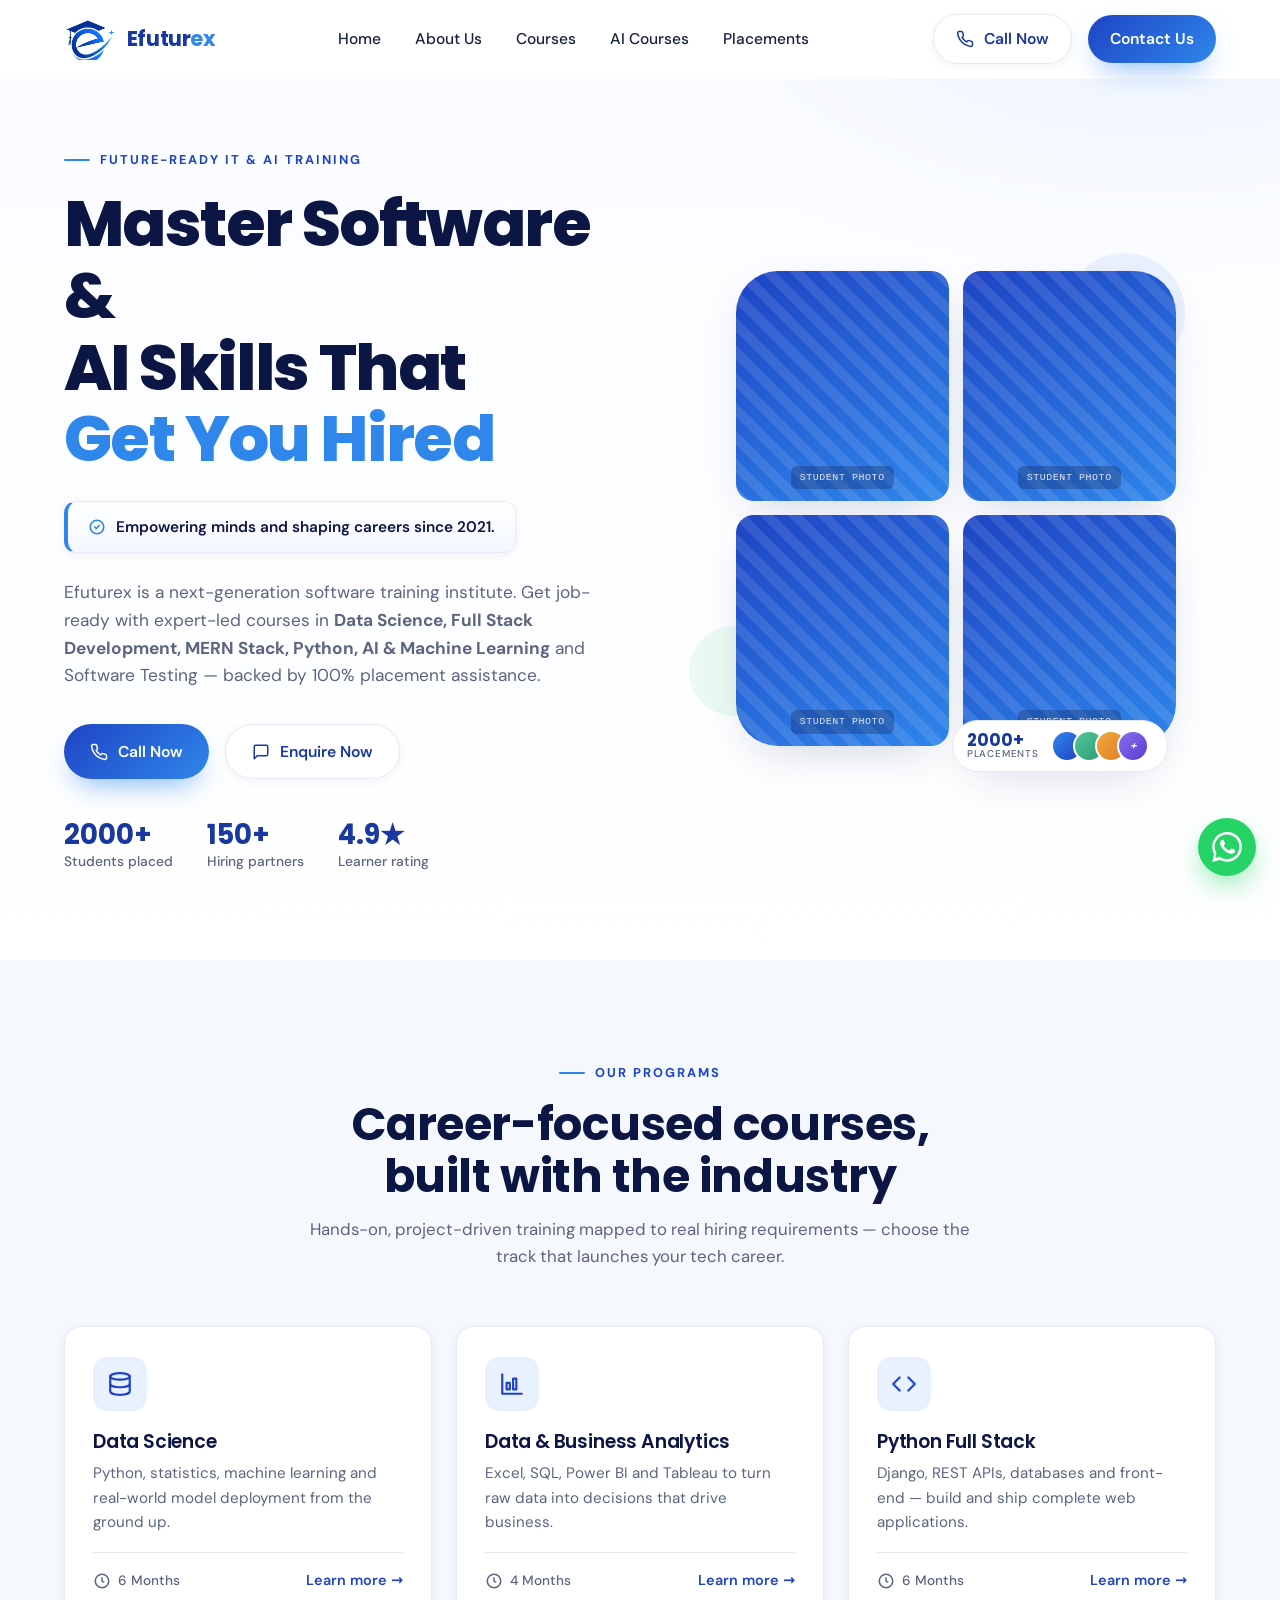
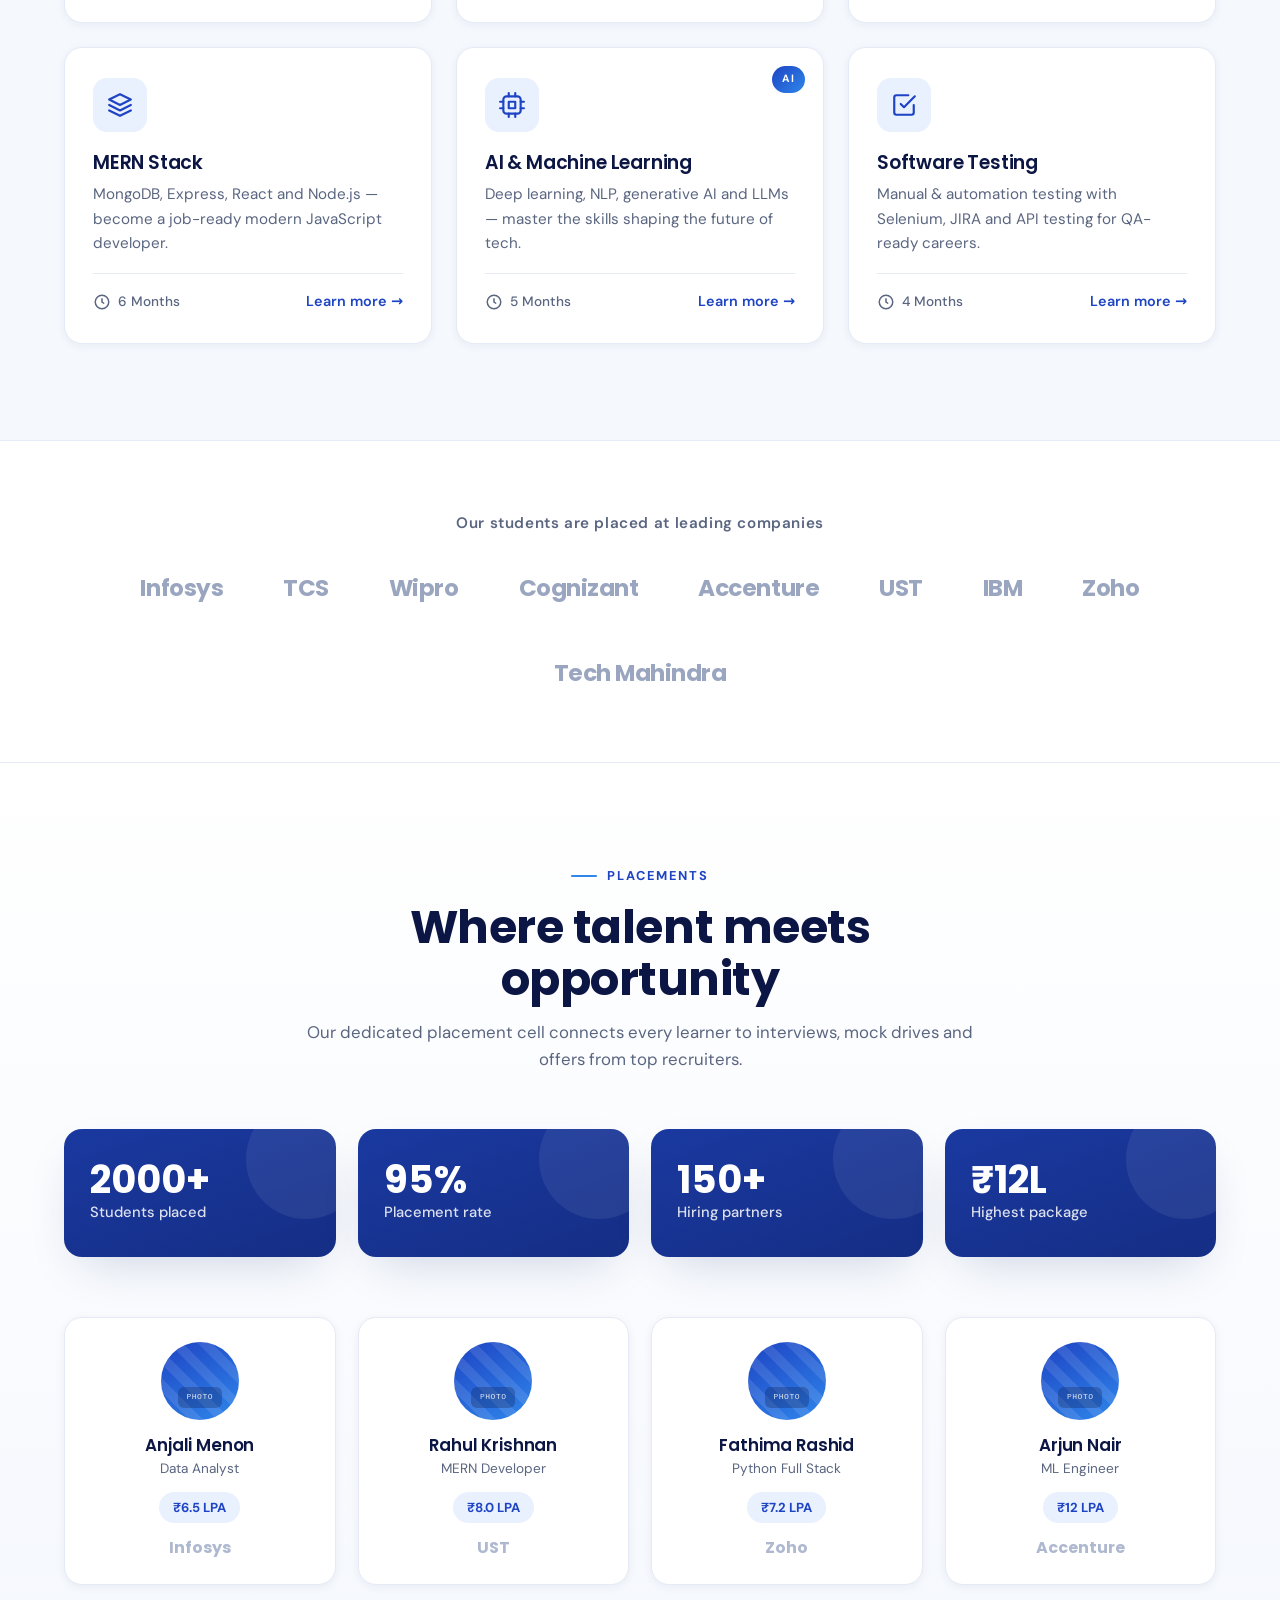
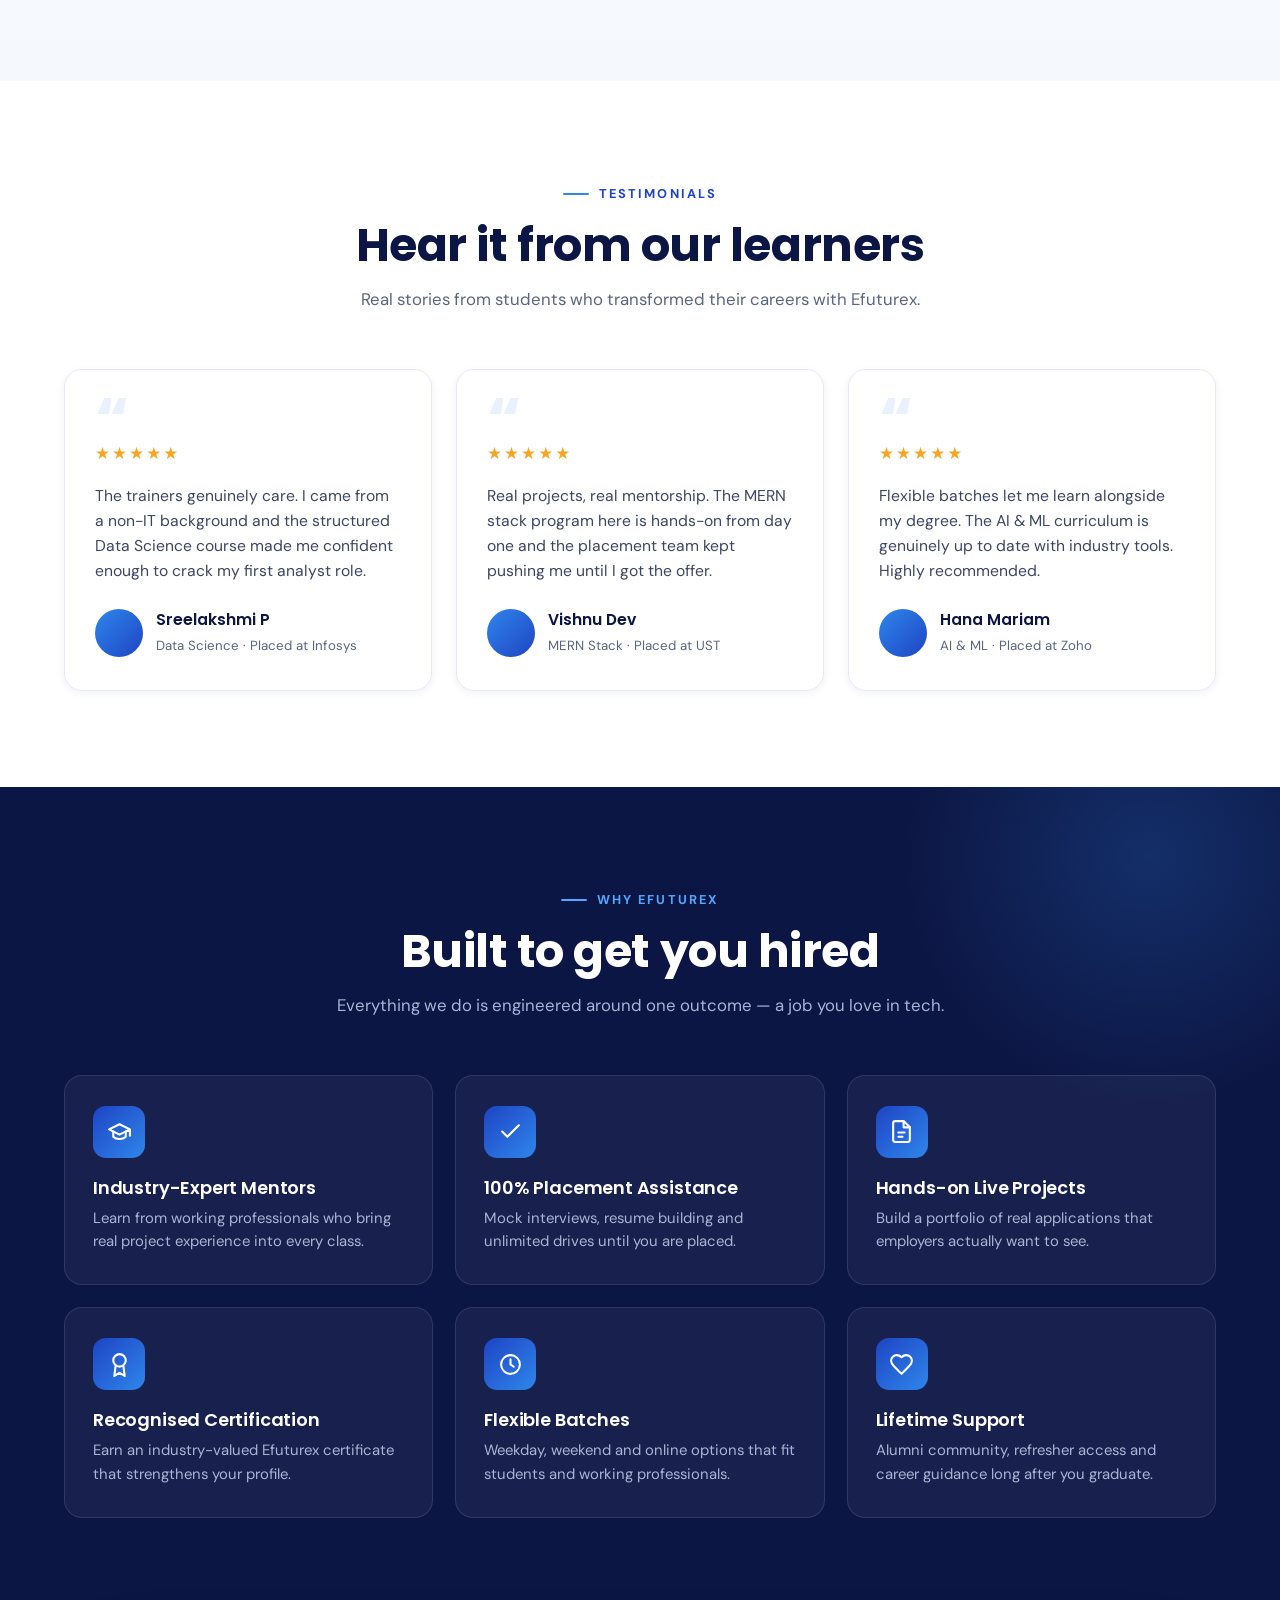
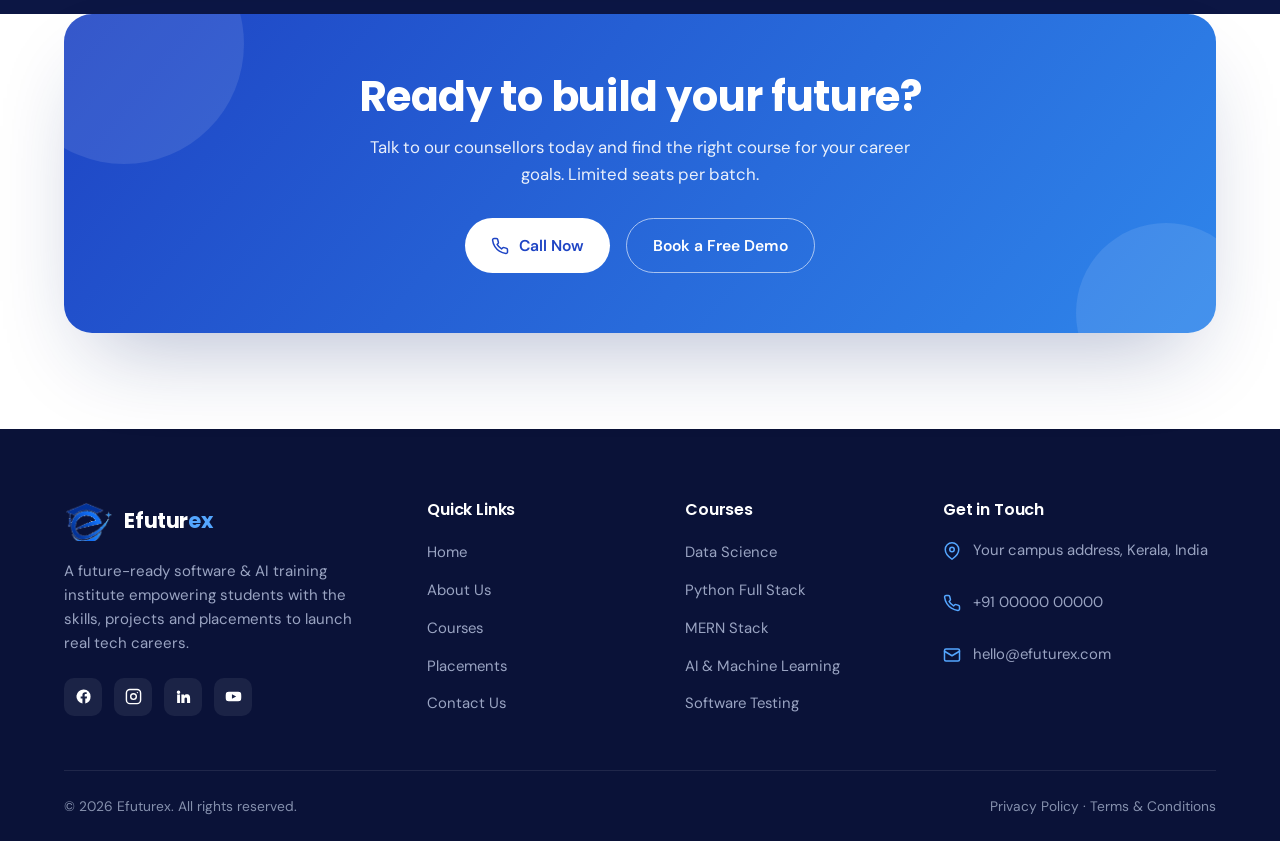
==== commit b9c39ade: "fix: new website" ====
--- a/index.html
+++ b/index.html
@@ -1,1300 +1,182 @@
 <!DOCTYPE html>
-<html lang="en">
+<html>
 <head>
-<meta charset="UTF-8">
-<meta name="viewport" content="width=device-width, initial-scale=1.0">
-<title>Efuturex Technologies – We Enjoy Building Incredible Things</title>
-<link rel="preconnect" href="https://fonts.googleapis.com">
-<link rel="preconnect" href="https://fonts.gstatic.com" crossorigin>
-<link href="https://fonts.googleapis.com/css2?family=Barlow+Condensed:wght@700;900&family=Barlow:wght@400;500;600&display=swap" rel="stylesheet">
-<style>
-  :root {
-    --green: #3b69b5;
-    --dark: #111111;
-    --dark2: #181818;
-    --dark3: #1e1e1e;
-    --white: #ffffff;
-    --grey: #aaaaaa;
-    --card-border: rgba(255,255,255,0.07);
-  }
-  *, *::before, *::after { box-sizing: border-box; margin: 0; padding: 0; }
-  html { scroll-behavior: smooth; }
-  body {
-    font-family: 'Barlow', sans-serif;
-    background: var(--dark);
-    color: var(--white);
-    overflow-x: hidden;
-  }
-
-  /* ── NAV ── */
-  nav {
-    position: fixed;
-    top: 0; left: 0; right: 0;
-    z-index: 1000;
-    background: rgba(10,10,10,0.97);
-    backdrop-filter: blur(8px);
-    border-bottom: 1px solid rgba(255,255,255,0.06);
-    display: flex;
-    align-items: center;
-    justify-content: space-between;
-    padding: 50px 5vw;
-    height: 68px;
-  }
-  .nav-logo {
-    display: flex;
-    align-items: center;
-    gap: 10px;
-    text-decoration: none;
-    color: var(--white);
-    font-family: 'Barlow Condensed', sans-serif;
-    font-size: 1.35rem;
-    font-weight: 700;
-    letter-spacing: 0.02em;
-  }
-  .nav-logo svg { width: 34px; height: 34px; }
-  .nav-links {
-    display: flex;
-    align-items: center;
-    gap: 2.2rem;
-    list-style: none;
-  }
-  .nav-links a {
-    text-decoration: none;
-    color: var(--white);
-    font-size: 0.78rem;
-    font-weight: 600;
-    letter-spacing: 0.1em;
-    text-transform: uppercase;
-    opacity: 0.85;
-    transition: opacity .2s;
-    position: relative;
-  }
-  .nav-links a::after {
-    content: '';
-    position: absolute;
-    bottom: -3px; left: 0;
-    width: 0; height: 2px;
-    background: #3b69b5;
-    transition: width .25s;
-  }
-  .nav-links a:hover { opacity: 1; }
-  .nav-links a:hover::after { width: 100%; }
-  .nav-cta {
-    background: #3b69b5;
-    color: #fff !important;
-    font-weight: 700 !important;
-    padding: 9px 20px !important;
-    border-radius: 50px !important;
-    opacity: 1 !important;
-    display: flex;
-    align-items: center;
-    gap: 6px;
-  }
-  .nav-cta::after { display: none !important; }
-  .nav-cta:hover { background: #66a2cb !important; }
-  .hamburger {
-    display: none;
-    flex-direction: column;
-    gap: 5px;
-    cursor: pointer;
-    padding: 6px;
-  }
-  .hamburger span {
-    display: block;
-    width: 24px;
-    height: 2px;
-    background: var(--white);
-    transition: all .3s;
-  }
-  .mobile-menu {
-    display: none;
-    position: fixed;
-    top: 68px; left: 0; right: 0;
-    background: rgba(10,10,10,0.99);
-    padding: 2rem 5vw;
-    z-index: 999;
-    border-bottom: 1px solid rgba(255,255,255,0.06);
-    flex-direction: column;
-    gap: 1.5rem;
-  }
-  .mobile-menu.open { display: flex; }
-  .mobile-menu a {
-    text-decoration: none;
-    color: var(--white);
-    font-size: 1.1rem;
-    font-weight: 600;
-    letter-spacing: 0.08em;
-    text-transform: uppercase;
-  }
-  .mobile-menu .nav-cta {
-    display: inline-flex;
-    width: fit-content;
-    color: #fff !important;
-    background: #3b69b5;
-    padding: 10px 24px !important;
-  }
-
-  /* ── HERO ── */
-  .hero {
-    position: relative;
-    height: 100vh;
-    display: flex;
-    align-items: center;
-    padding: 100px 5vw 0;
-    overflow: hidden;
-  }
-  .hero-inner {
-  position: relative;
-  z-index: 2;
-  width: 100%;
-  display: flex;
-  align-items: center;
-  justify-content: space-between;
-  gap: 3rem;
-  padding: 0 5vw;
-}
-  .hero-bg {
-    position: absolute;
-    inset: 0;
-    background: linear-gradient(135deg, #0a0e1a 0%, #0d1428 40%, #000 100%);
-    z-index: 0;
-  }
-  .hero-overlay {
-    position: absolute;
-    inset: 0;
-    background: linear-gradient(to top, rgba(0,0,0,0.85) 30%, rgba(0,0,0,0.2) 100%);
-    z-index: 1;
-  }
-  /* Animated grid lines */
-  .hero-grid {
-    position: absolute;
-    inset: 0;
-    z-index: 0;
-    background-image:
-      linear-gradient(rgba(59,105,181,0.08) 1px, transparent 1px),
-      linear-gradient(90deg, rgba(59,105,181,0.08) 1px, transparent 1px);
-    background-size: 60px 60px;
-    animation: gridMove 20s linear infinite;
-  }
-  @keyframes gridMove {
-    0% { transform: translateY(0); }
-    100% { transform: translateY(60px); }
-  }
-  /* Glowing blobs */
-  .blob {
-    position: absolute;
-    border-radius: 50%;
-    filter: blur(80px);
-    opacity: 0.25;
-    z-index: 0;
-  }
-  .blob-1 { width: 500px; height: 500px; background: #3b69b5; top: -100px; right: -100px; animation: blobPulse 8s ease-in-out infinite; }
-  .blob-2 { width: 400px; height: 400px; background: #66a2cb; bottom: -100px; left: -100px; animation: blobPulse 10s ease-in-out infinite reverse; }
-  @keyframes blobPulse {
-    0%, 100% { transform: scale(1); opacity: 0.25; }
-    50% { transform: scale(1.15); opacity: 0.35; }
-  }
-  .hero-content {
-    flex: 1;
-    max-width: 580px;
-  }
-  .hero-label {
-    display: inline-flex;
-    align-items: center;
-    gap: 8px;
-    background: rgba(59,105,181,0.12);
-    border: 1px solid rgba(59,105,181,0.35);
-    color: #66a2cb;
-    font-size: 0.72rem;
-    font-weight: 700;
-    letter-spacing: 0.14em;
-    text-transform: uppercase;
-    padding: 5px 14px;
-    border-radius: 50px;
-    margin-bottom: 1.2rem;
-    animation: fadeUp 0.8s ease both;
-  }
-  .hero-label span { width: 6px; height: 6px; border-radius: 50%; background: #66a2cb; display: block; animation: blink 1.5s ease-in-out infinite; }
-  @keyframes blink { 0%,100%{opacity:1} 50%{opacity:0.3} }
-  .hero h1 {
-    font-family: 'Barlow Condensed', sans-serif;
-    font-size: clamp(2.2rem, 8vw, 9rem);
-    font-weight: 900;
-    line-height: 0.92;
-    text-transform: uppercase;
-    letter-spacing: -0.01em;
-    animation: fadeUp 0.8s 0.15s ease both;
-    max-width: 900px;
-  }
-  .hero h1 em { font-style: normal; color: #66a2cb; }
-  .hero-sub {
-    margin-top: 1.5rem;
-    font-size: 1.05rem;
-    color: rgba(255,255,255,0.65);
-    max-width: 500px;
-    line-height: 1.6;
-    animation: fadeUp 0.8s 0.3s ease both;
-  }
-  .hero-btns {
-    display: flex;
-    gap: 1rem;
-    margin-top: 2.2rem;
-    flex-wrap: wrap;
-    animation: fadeUp 0.8s 0.45s ease both;
-  }
-  .btn-primary {
-    background: #3b69b5;
-    color: #fff;
-    font-weight: 700;
-    font-size: 0.85rem;
-    letter-spacing: 0.08em;
-    text-transform: uppercase;
-    padding: 14px 32px;
-    border-radius: 50px;
-    text-decoration: none;
-    transition: background .2s, transform .2s;
-    display: inline-flex;
-    align-items: center;
-    gap: 8px;
-  }
-  .btn-primary:hover { background: #66a2cb; color: #fff; transform: translateY(-2px); }
-  .btn-secondary {
-    border: 1.5px solid rgba(255,255,255,0.25);
-    color: var(--white);
-    font-weight: 600;
-    font-size: 0.85rem;
-    letter-spacing: 0.08em;
-    text-transform: uppercase;
-    padding: 14px 32px;
-    border-radius: 50px;
-    text-decoration: none;
-    transition: border-color .2s, transform .2s;
-    display: inline-flex;
-    align-items: center;
-    gap: 8px;
-  }
-  .btn-secondary:hover { border-color: #3b69b5; transform: translateY(-2px); }
-  @keyframes fadeUp {
-    from { opacity: 0; transform: translateY(30px); }
-    to { opacity: 1; transform: translateY(0); }
-  }
-
-  /* ── TICKER ── */
-  .ticker-wrap {
-    background: #3b69b5;
-    overflow: hidden;
-    padding: 11px 0;
-    position: relative;
-    z-index: 5;
-  }
-  .ticker-track {
-    display: flex;
-    width: max-content;
-    animation: ticker 30s linear infinite;
-  }
-  .ticker-track:hover { animation-play-state: paused; }
-  .ticker-item {
-    display: flex;
-    align-items: center;
-    gap: 1rem;
-    padding: 0 2rem;
-    font-family: 'Barlow Condensed', sans-serif;
-    font-weight: 700;
-    font-size: 0.9rem;
-    letter-spacing: 0.12em;
-    text-transform: uppercase;
-    color: #fff;
-    white-space: nowrap;
-  }
-  .ticker-item::after { content: '✦'; opacity: 0.5; }
-  @keyframes ticker {
-    from { transform: translateX(0); }
-    to { transform: translateX(-50%); }
-  }
-
-  /* ── STATS ── */
-  .stats-section {
-    background: #fff;
-    padding: 5rem 5vw;
-    text-align: center;
-  }
-  .stats-label {
-    font-size: 0.72rem;
-    font-weight: 700;
-    letter-spacing: 0.18em;
-    text-transform: uppercase;
-    color: #555;
-    margin-bottom: 2.5rem;
-  }
-  .stats-label strong { color: #3b69b5; }
-  .clients-logos {
-    display: flex;
-    flex-wrap: wrap;
-    justify-content: center;
-    align-items: center;
-    gap: 2.5rem 3.5rem;
-    margin-bottom: 3.5rem;
-    filter: grayscale(1) opacity(0.55);
-  }
-  .clients-logos span {
-    font-family: 'Barlow Condensed', sans-serif;
-    font-size: 1.2rem;
-    font-weight: 700;
-    letter-spacing: 0.05em;
-    color: #111;
-  }
-  .stats-grid {
-    display: grid;
-    grid-template-columns: repeat(auto-fit, minmax(150px, 1fr));
-    gap: 1.5rem;
-    max-width: 1000px;
-    margin: 0 auto;
-  }
-  .stat-card {
-    background: var(--dark);
-    border-radius: 14px;
-    padding: 1.5rem 1rem;
-  }
-  .stat-num {
-    font-family: 'Barlow Condensed', sans-serif;
-    font-size: 2.2rem;
-    font-weight: 900;
-    color: #3b69b5;
-    line-height: 1;
-  }
-  .stat-desc {
-    font-size: 0.78rem;
-    font-weight: 600;
-    color: rgba(255,255,255,0.6);
-    margin-top: 6px;
-    text-transform: uppercase;
-    letter-spacing: 0.07em;
-  }
-
-  /* ── ABOUT ── */
-  .about-section {
-    background: var(--dark2);
-    padding: 7rem 5vw;
-    position: relative;
-    overflow: hidden;
-  }
-  .section-heading {
-    font-family: 'Barlow Condensed', sans-serif;
-    font-size: clamp(2.5rem, 5vw, 4rem);
-    font-weight: 900;
-    text-transform: uppercase;
-    letter-spacing: 0.03em;
-    text-align: center;
-    margin-bottom: 1rem;
-  }
-  .section-heading .underline-green {
-    display: block;
-    width: 60px;
-    height: 4px;
-    background: #3b69b5;
-    margin: 0.6rem auto 0;
-    border-radius: 2px;
-  }
-  .about-text {
-    max-width: 760px;
-    margin: 2rem auto 0;
-    text-align: center;
-    font-size: 1.08rem;
-    line-height: 1.78;
-    color: rgba(255,255,255,0.72);
-  }
-  .about-text strong { color: #3b69b5; }
-  .services-ticker {
-    margin-top: 3rem;
-    overflow: hidden;
-    border-top: 1px solid rgba(255,255,255,0.07);
-    border-bottom: 1px solid rgba(255,255,255,0.07);
-    padding: 12px 0;
-  }
-  .services-ticker-track {
-    display: flex;
-    width: max-content;
-    animation: ticker 25s linear infinite;
-  }
-  .services-ticker-item {
-    white-space: nowrap;
-    padding: 0 2rem;
-    font-size: 0.78rem;
-    font-weight: 600;
-    letter-spacing: 0.12em;
-    text-transform: uppercase;
-    color: rgba(255,255,255,0.45);
-  }
-  .services-ticker-item span { color: #3b69b5; margin-right: 0.5rem; }
-
-  /* ── SERVICES ── */
-  .services-section {
-    background: var(--dark);
-    padding: 7rem 5vw;
-  }
-  .services-grid {
-    display: grid;
-    grid-template-columns: repeat(12, 1fr);
-    gap: 16px;
-    margin-top: 3rem;
-  }
-  .service-card {
-    background: var(--dark3);
-    border: 1px solid var(--card-border);
-    border-radius: 16px;
-    padding: 2rem;
-    cursor: pointer;
-    transition: border-color .25s, transform .25s, background .25s;
-    position: relative;
-    overflow: hidden;
-  }
-  .service-card::before {
-    content: '';
-    position: absolute;
-    top: 0; left: 0; right: 0;
-    height: 3px;
-    background: #3b69b5;
-    transform: scaleX(0);
-    transform-origin: left;
-    transition: transform .3s;
-  }
-  .service-card:hover { border-color: rgba(59,105,181,0.25); transform: translateY(-4px); background: #202020; }
-  .service-card:hover::before { transform: scaleX(1); }
-  .s-big { grid-column: span 6; }
-  .s-med { grid-column: span 4; }
-  .s-sm  { grid-column: span 3; }
-  .service-icon {
-    width: 44px; height: 44px;
-    background: rgba(59,105,181,0.12);
-    border-radius: 10px;
-    display: flex;
-    align-items: center;
-    justify-content: center;
-    margin-bottom: 1.2rem;
-    font-size: 1.2rem;
-  }
-  .service-card h3 {
-    font-family: 'Barlow Condensed', sans-serif;
-    font-size: 1.35rem;
-    font-weight: 700;
-    text-transform: uppercase;
-    letter-spacing: 0.04em;
-    margin-bottom: 0.7rem;
-    line-height: 1.2;
-  }
-  .service-card p {
-    font-size: 0.88rem;
-    color: rgba(255,255,255,0.5);
-    line-height: 1.65;
-  }
-  .service-tag {
-    display: inline-block;
-    margin-top: 1rem;
-    font-size: 0.7rem;
-    font-weight: 700;
-    letter-spacing: 0.1em;
-    text-transform: uppercase;
-    color: #3b69b5;
-    border: 1px solid rgba(59,105,181,0.3);
-    padding: 3px 10px;
-    border-radius: 50px;
-  }
-
-  /* ── CLIENTS ── */
-  .clients-section {
-    background: var(--dark2);
-    padding: 6rem 5vw;
-    text-align: center;
-  }
-  .clients-section .section-heading { margin-bottom: 3rem; }
-  .client-logos-dark {
-    display: flex;
-    flex-wrap: wrap;
-    justify-content: center;
-    align-items: center;
-    gap: 2rem 4rem;
-    max-width: 900px;
-    margin: 0 auto 2.5rem;
-  }
-  .client-logos-dark span {
-    font-family: 'Barlow Condensed', sans-serif;
-    font-size: 1.25rem;
-    font-weight: 700;
-    letter-spacing: 0.06em;
-    color: rgba(255,255,255,0.25);
-    transition: color .2s;
-    text-transform: uppercase;
-  }
-  .client-logos-dark span:hover { color: #3b69b5; }
-  .btn-outline {
-    border: 1.5px solid #3b69b5;
-    color: #3b69b5;
-    font-weight: 700;
-    font-size: 0.82rem;
-    letter-spacing: 0.1em;
-    text-transform: uppercase;
-    padding: 13px 32px;
-    border-radius: 50px;
-    text-decoration: none;
-    transition: background .2s, color .2s;
-    display: inline-block;
-  }
-  .btn-outline:hover { background: #3b69b5; color: #fff; }
-
-  /* ── LONDON BANNER ── */
-  .london-banner {
-    background: #3b69b5;
-    overflow: hidden;
-    padding: 13px 0;
-  }
-  .london-track {
-    display: flex;
-    width: max-content;
-    animation: ticker 20s linear infinite;
-  }
-  .london-item {
-    white-space: nowrap;
-    padding: 0 2.5rem;
-    font-family: 'Barlow Condensed', sans-serif;
-    font-size: 1rem;
-    font-weight: 700;
-    letter-spacing: 0.15em;
-    text-transform: uppercase;
-    color: #fff;
-  }
-  .london-item::after { content: '★'; margin-left: 2.5rem; }
-
-  /* ── TEAM SECTION ── */
-  .team-section {
-    background: var(--dark);
-    padding: 7rem 5vw;
-    text-align: center;
-  }
-  .team-highlight {
-    max-width: 700px;
-    margin: 2rem auto 0;
-    font-family: 'Barlow Condensed', sans-serif;
-    font-size: clamp(1.5rem, 3vw, 2.2rem);
-    font-weight: 700;
-    text-transform: uppercase;
-    line-height: 1.3;
-    color: rgba(255,255,255,0.85);
-  }
-  .team-highlight em { font-style: normal; color: #3b69b5; }
-  .team-features {
-    display: grid;
-    grid-template-columns: repeat(auto-fit, minmax(200px, 1fr));
-    gap: 1.5rem;
-    max-width: 900px;
-    margin: 3rem auto 0;
-  }
-  .team-feat {
-    background: var(--dark3);
-    border: 1px solid var(--card-border);
-    border-radius: 12px;
-    padding: 1.5rem;
-    text-align: left;
-  }
-  .team-feat-icon { font-size: 1.6rem; margin-bottom: 0.8rem; }
-  .team-feat h4 {
-    font-family: 'Barlow Condensed', sans-serif;
-    font-size: 1rem;
-    font-weight: 700;
-    text-transform: uppercase;
-    letter-spacing: 0.06em;
-    margin-bottom: 0.4rem;
-  }
-  .team-feat p { font-size: 0.82rem; color: rgba(255,255,255,0.5); line-height: 1.5; }
-
-  /* ── REVIEWS ── */
-  .reviews-section {
-    background: var(--dark2);
-    padding: 7rem 5vw;
-    position: relative;
-    overflow: hidden;
-  }
-  .reviews-bg-text {
-    position: absolute;
-    font-family: 'Barlow Condensed', sans-serif;
-    font-size: 20vw;
-    font-weight: 900;
-    text-transform: uppercase;
-    color: rgba(255,255,255,0.02);
-    top: 50%;
-    left: 50%;
-    transform: translate(-50%, -50%);
-    white-space: nowrap;
-    pointer-events: none;
-  }
-  .reviews-container {
-    max-width: 800px;
-    margin: 3rem auto 0;
-    position: relative;
-  }
-  .review-card {
-    background: var(--dark3);
-    border: 1px solid var(--card-border);
-    border-radius: 20px;
-    padding: 2.5rem;
-    position: relative;
-  }
-  .review-quote {
-    font-size: 3rem;
-    color: #3b69b5;
-    line-height: 0.7;
-    margin-bottom: 1rem;
-    font-family: Georgia, serif;
-  }
-  .review-text {
-    font-size: 1rem;
-    line-height: 1.75;
-    color: rgba(255,255,255,0.75);
-  }
-  .review-author {
-    margin-top: 1.5rem;
-    display: flex;
-    align-items: center;
-    gap: 1rem;
-  }
-  .review-avatar {
-    width: 44px; height: 44px;
-    border-radius: 50%;
-    background: linear-gradient(135deg, #3b69b5, #2c4281);
-    display: flex;
-    align-items: center;
-    justify-content: center;
-    font-family: 'Barlow Condensed', sans-serif;
-    font-weight: 700;
-    font-size: 1.1rem;
-    color: #fff;
-  }
-  .review-name { font-weight: 700; font-size: 1rem; }
-  .review-role { font-size: 0.78rem; color: #3b69b5; }
-  .review-stars { margin-bottom: 0.5rem; font-size: 0.85rem; color: #3b69b5; letter-spacing: 2px; }
-  .review-nav {
-    display: flex;
-    justify-content: center;
-    gap: 1rem;
-    margin-top: 2rem;
-  }
-  .review-btn {
-    width: 44px; height: 44px;
-    border-radius: 50%;
-    background: #3b69b5;
-    border: none;
-    cursor: pointer;
-    display: flex;
-    align-items: center;
-    justify-content: center;
-    transition: background .2s, transform .2s;
-    color: #fff;
-    font-size: 1rem;
-    font-weight: 700;
-  }
-  .review-btn:hover { background: #66a2cb; transform: scale(1.08); }
-
-  /* ── CONTACT / FOOTER ── */
-  .footer-section {
-    background: var(--dark);
-    padding: 6rem 5vw 3rem;
-    border-top: 1px solid rgba(255,255,255,0.07);
-  }
-  .footer-top {
-    display: grid;
-    grid-template-columns: 1.6fr 1fr 1fr;
-    gap: 3rem;
-    margin-bottom: 4rem;
-  }
-  .footer-brand-name {
-    font-family: 'Barlow Condensed', sans-serif;
-    font-size: 1.6rem;
-    font-weight: 700;
-    letter-spacing: 0.04em;
-    margin-bottom: 1rem;
-    display: flex;
-    align-items: center;
-    gap: 10px;
-  }
-  .footer-brand-desc {
-    font-size: 0.88rem;
-    color: rgba(255,255,255,0.5);
-    line-height: 1.7;
-    max-width: 300px;
-    margin-bottom: 1.5rem;
-  }
-  .footer-social {
-    display: flex;
-    gap: 0.8rem;
-  }
-  .social-icon {
-    width: 36px; height: 36px;
-    border-radius: 50%;
-    border: 1px solid rgba(255,255,255,0.15);
-    display: flex; align-items: center; justify-content: center;
-    color: rgba(255,255,255,0.55);
-    font-size: 0.8rem;
-    font-weight: 700;
-    text-decoration: none;
-    transition: border-color .2s, color .2s, background .2s;
-  }
-  .social-icon:hover { border-color: #3b69b5; color: #3b69b5; background: rgba(59,105,181,0.08); }
-  .footer-col h4 {
-    font-family: 'Barlow Condensed', sans-serif;
-    font-size: 0.9rem;
-    font-weight: 700;
-    text-transform: uppercase;
-    letter-spacing: 0.1em;
-    margin-bottom: 1.2rem;
-    color: #3b69b5;
-  }
-  .footer-col ul { list-style: none; }
-  .footer-col ul li { margin-bottom: 0.7rem; }
-  .footer-col ul li a {
-    text-decoration: none;
-    color: rgba(255,255,255,0.5);
-    font-size: 0.88rem;
-    transition: color .2s;
-  }
-  .footer-col ul li a:hover { color: #3b69b5; }
-  .footer-contact-item {
-    display: flex;
-    gap: 0.7rem;
-    margin-bottom: 0.9rem;
-    font-size: 0.85rem;
-    color: rgba(255,255,255,0.5);
-    line-height: 1.5;
-  }
-  .footer-contact-icon { color: #3b69b5; font-size: 0.9rem; margin-top: 2px; flex-shrink: 0; }
-  .footer-bottom {
-    border-top: 1px solid rgba(255,255,255,0.07);
-    padding-top: 1.5rem;
-    display: flex;
-    justify-content: space-between;
-    align-items: center;
-    flex-wrap: wrap;
-    gap: 1rem;
-    font-size: 0.78rem;
-    color: rgba(255,255,255,0.3);
-  }
-  .footer-bottom a { color: rgba(255,255,255,0.4); text-decoration: none; }
-  .footer-bottom a:hover { color: #3b69b5; }
-
-  /* ── NEWSLETTER ── */
-  .newsletter {
-    background: linear-gradient(135deg, #0d1a0d 0%, #111 100%);
-    border: 1px solid rgba(59,105,181,0.15);
-    border-radius: 20px;
-    padding: 3rem;
-    margin-bottom: 4rem;
-    display: flex;
-    align-items: center;
-    justify-content: space-between;
-    gap: 2rem;
-    flex-wrap: wrap;
-  }
-  .newsletter h3 {
-    font-family: 'Barlow Condensed', sans-serif;
-    font-size: 1.6rem;
-    font-weight: 700;
-    text-transform: uppercase;
-    margin-bottom: 0.4rem;
-  }
-  .newsletter p { font-size: 0.88rem; color: rgba(255,255,255,0.5); }
-  .newsletter-form { display: flex; gap: 0.7rem; flex-wrap: wrap; }
-  .newsletter-form input {
-    background: rgba(255,255,255,0.06);
-    border: 1px solid rgba(255,255,255,0.12);
-    border-radius: 50px;
-    padding: 12px 20px;
-    color: var(--white);
-    font-size: 0.88rem;
-    font-family: 'Barlow', sans-serif;
-    width: 260px;
-    outline: none;
-    transition: border-color .2s;
-  }
-  .newsletter-form input:focus { border-color: #3b69b5; }
-  .newsletter-form input::placeholder { color: rgba(255,255,255,0.3); }
-  .newsletter-form button {
-    background: #3b69b5;
-    color: #fff;
-    border: none;
-    border-radius: 50px;
-    padding: 12px 24px;
-    font-weight: 700;
-    font-size: 0.85rem;
-    letter-spacing: 0.08em;
-    text-transform: uppercase;
-    cursor: pointer;
-    font-family: 'Barlow', sans-serif;
-    transition: background .2s;
-  }
-  .newsletter-form button:hover { background: #66a2cb; }
-
-  /* ── WHATSAPP FLOAT ── */
-  .whatsapp-float {
-    position: fixed;
-    bottom: 28px;
-    right: 28px;
-    width: 52px; height: 52px;
-    background: #25d366;
-    border-radius: 50%;
-    display: flex;
-    align-items: center;
-    justify-content: center;
-    z-index: 1000;
-    box-shadow: 0 4px 20px rgba(59,105,181,0.4);
-    text-decoration: none;
-    transition: transform .2s, box-shadow .2s;
-  }
-  .whatsapp-float:hover { transform: scale(1.1); box-shadow: 0 6px 28px rgba(59,105,181,0.55); }
-  .whatsapp-float svg { width: 24px; height: 24px; fill: #000; }
-
-  /* ── RESPONSIVE ── */
-  @media (max-width: 900px) {
-    .nav-links { display: none; }
-    .hamburger { display: flex; }
-    .s-big { grid-column: span 12; }
-    .s-med { grid-column: span 6; }
-    .s-sm  { grid-column: span 6; }
-    .footer-top { grid-template-columns: 1fr; }
-  }
-  @media (max-width: 600px) {
-    .s-med, .s-sm { grid-column: span 12; }
-    .stats-grid { grid-template-columns: repeat(2, 1fr); }
-    .newsletter { flex-direction: column; }
-    .newsletter-form input { width: 100%; }
-    .hero-image{
-        display: none;
-    }
-  }
-
-
-</style>
+  <meta charset="utf-8">
+  <title>Efuturex — Future-Ready Software &amp; AI Training Institute</title>
+  <style>
+    * { margin: 0; padding: 0; box-sizing: border-box; }
+    body { background: #0c1644; display: flex; align-items: center; justify-content: center; min-height: 100vh; font-family: -apple-system, BlinkMacSystemFont, sans-serif; }
+    #__bundler_loading { position: fixed; bottom: 20px; right: 20px; font: 13px/1.4 -apple-system, BlinkMacSystemFont, sans-serif; color: #666; background: #fff; padding: 8px 14px; border-radius: 8px; box-shadow: 0 1px 4px rgba(0,0,0,0.12); z-index: 10000; }
+    #__bundler_thumbnail { position: fixed; inset: 0; width: 100%; height: 100%; display: flex; align-items: center; justify-content: center; background: #0c1644; z-index: 9999; }
+    #__bundler_thumbnail svg { width: 100%; height: 100%; object-fit: contain; }
+    #__bundler_placeholder { color: #999; font-size: 14px; }
+  </style>
+  <noscript>
+    <style>#__bundler_loading { display: none; }</style>
+    <div style="position:fixed;bottom:12px;left:12px;font:13px/1.4 -apple-system,BlinkMacSystemFont,sans-serif;color:#999;background:rgba(255,255,255,0.9);padding:6px 12px;border-radius:6px;box-shadow:0 1px 4px rgba(0,0,0,0.08);z-index:10000;">
+      This page requires JavaScript to display.
+    </div>
+  </noscript>
 </head>
 <body>
+  <div id="__bundler_thumbnail">
+  <svg viewBox="0 0 1200 800" xmlns="http://www.w3.org/2000/svg">
+    <rect width="1200" height="800" fill="#0c1644"></rect>
+    <path d="M600 250 L520 305 L600 360 L680 305 Z" fill="#2f86eb"></path>
+    <circle cx="600" cy="430" r="95" fill="none" stroke="#54a6ff" stroke-width="34"></circle>
+    <path d="M555 430 q45 -34 90 0" fill="none" stroke="#1e44c4" stroke-width="22" stroke-linecap="round"></path>
+    <text x="600" y="640" text-anchor="middle" font-family="Poppins, sans-serif" font-weight="700" font-size="92" fill="#ffffff">Efutur<tspan fill="#54a6ff">ex</tspan></text>
+  </svg>
+</div>
+  <div id="__bundler_loading">Unpacking...</div>
 
-<!-- NAV -->
-<nav id="navbar">
-  <a href="#" class="nav-logo">
-<img src="./logo.png" style="height:150px;width:auto;">
-  </a>
-  <ul class="nav-links">
-    <li><a href="#about">About</a></li>
-    <li><a href="#services">Services</a></li>
-    <li><a href="#portfolio">Portfolio</a></li>
-    <li><a href="#careers">Careers</a></li>
-    <li><a href="https://wa.me/917907017504" class="nav-cta" target="_blank" rel="noopener">Contact Us ↗</a></li>
-  </ul>
-  <div class="hamburger" id="hamburger" aria-label="Menu">
-    <span></span><span></span><span></span>
-  </div>
-</nav>
-<div class="mobile-menu" id="mobileMenu">
-  <a href="#about" onclick="closeMobile()">About</a>
-  <a href="#services" onclick="closeMobile()">Services</a>
-  <a href="#portfolio" onclick="closeMobile()">Portfolio</a>
-  <a href="#careers" onclick="closeMobile()">Careers</a>
-  <a href="#contact" class="nav-cta" onclick="closeMobile()">Contact Us ↗</a>
-</div>
+  <script>
+    
+document.addEventListener('DOMContentLoaded', async function() {
+  const loading = document.getElementById('__bundler_loading');
+  function setStatus(msg) { if (loading) loading.textContent = msg; }
 
-<!-- HERO -->
-<section class="hero" id="home">
-  <div class="hero-bg"></div>
-  <div class="hero-grid"></div>
-  <div class="blob blob-1"></div>
-  <div class="blob blob-2"></div>
-  <div class="hero-overlay"></div>
-  <div class="hero-inner">
+  // Error sink persists across replaceWith since it's on window, not the DOM.
+  window.addEventListener('error', function(e) {
+    var p = document.body || document.documentElement;
+    var d = document.getElementById('__bundler_err') || p.appendChild(document.createElement('div'));
+    d.id = '__bundler_err';
+    d.style.cssText = 'position:fixed;bottom:12px;left:12px;right:12px;font:12px/1.4 ui-monospace,monospace;background:#2a1215;color:#ff8a80;padding:10px 14px;border-radius:8px;border:1px solid #5c2b2e;z-index:99999;white-space:pre-wrap;max-height:40vh;overflow:auto';
+    d.textContent = (d.textContent ? d.textContent + String.fromCharCode(10) : '') +
+      '[bundle] ' + (e.message || e.type) +
+      (e.filename ? ' (' + e.filename.slice(0, 60) + ':' + e.lineno + ')' : '');
+  }, true);
 
-      <div class="hero-content">
-        <!-- <div class="hero-label"><span></span> Digital Agency — Kochi · Bangalore · London</div> -->
-        <h1>We <em>Enjoy</em> Building Incredible Things</h1>
-        <p class="hero-sub">10+ creative specialists turning bold ideas into unforgettable digital experiences — strategy, design, code, and production under one roof.</p>
-        <div class="hero-btns">
-          
-        </div>
-      </div>
-      <div class="hero-image">
-          <img src="./globe.png" alt="Hero Visual" style="width: 100%;"/>
-        </div>
-  </div>
-</section>
+  try {
+    const manifestEl = document.querySelector('script[type="__bundler/manifest"]');
+    const templateEl = document.querySelector('script[type="__bundler/template"]');
+    if (!manifestEl || !templateEl) {
+      setStatus('Error: missing bundle data');
+      console.error('[bundler] Missing script tags — manifestEl:', !!manifestEl, 'templateEl:', !!templateEl);
+      return;
+    }
 
-<!-- TICKER -->
-<div class="ticker-wrap" aria-hidden="true">
-  <div class="ticker-track" id="ticker">
-    <div class="ticker-item">20+ Brands</div>
-    <div class="ticker-item">1000+ Projects</div>
-    <!-- <div class="ticker-item">₹300 Crores+ Revenue</div> -->
-    <div class="ticker-item">100+ Influencer Campaigns</div>
-    <div class="ticker-item">100+ Successful Launches</div>
-    <div class="ticker-item">200+ Creatives Monthly</div>
-    <div class="ticker-item">10+ In-House Specialists</div>
-    <div class="ticker-item">10+ Years of Growth</div>
-    <div class="ticker-item">7+ Google Reviews</div>
-    <div class="ticker-item">20+ Brands</div>
-    <div class="ticker-item">1000+ Projects</div>
-    <!-- <div class="ticker-item">₹300 Crores+ Revenue</div> -->
-    <div class="ticker-item">100+ Influencer Campaigns</div>
-    <div class="ticker-item">100+ Successful Launches</div>
-    <div class="ticker-item">200+ Creatives Monthly</div>
-    <div class="ticker-item">10+ In-House Specialists</div>
-    <div class="ticker-item">10+ Years of Growth</div>
-    <div class="ticker-item">7+ Google Reviews</div>
-  </div>
-</div>
+    const manifest = JSON.parse(manifestEl.textContent);
+    let template = JSON.parse(templateEl.textContent);
 
-<!-- STATS / TRUSTED BY -->
-<!-- <section class="stats-section">
-  <p class="stats-label">Trusted by <strong>500+</strong> Global Companies</p>
-  <div class="clients-logos">
-    <span>happymarry</span>
-    <span>WonderLa</span>
-    <span>TRENDS</span>
-    <span>XYLEM Learning</span>
-    <span>Therefore I'm</span>
-    <span>OPPO</span>
-    <span>naturals</span>
-  </div>
-  <div class="stats-grid">
-    <div class="stat-card"><div class="stat-num">500+</div><div class="stat-desc">Brands Served</div></div>
-    <div class="stat-card"><div class="stat-num">1000+</div><div class="stat-desc">Projects Done</div></div>
-    <div class="stat-card"><div class="stat-num">₹300Cr+</div><div class="stat-desc">Revenue Generated</div></div>
-    <div class="stat-card"><div class="stat-num">2000+</div><div class="stat-desc">Influencer Campaigns</div></div>
-    <div class="stat-card"><div class="stat-num">40+</div><div class="stat-desc">In-House Specialists</div></div>
-    <div class="stat-card"><div class="stat-num">600+</div><div class="stat-desc">Google Reviews</div></div>
-  </div>
-</section> -->
+    const uuids = Object.keys(manifest);
+    setStatus('Unpacking ' + uuids.length + ' assets...');
 
-<!-- ABOUT -->
-<section class="about-section" id="about">
-  <div class="section-heading">About Us<span class="underline-green"></span></div>
-  <p class="about-text">
-    Welcome to <strong>Efuturex Technologies</strong>, where ideas fly high and brands shine brighter! We're a buzzing bunch of 10+ creative pros who live and breathe all things digital. From SEO wizardry, scroll-worthy social media, jaw-dropping websites, killer ad campaigns, bold branding, cool influencer collabs, to full-blown productions, we've got it all under one roof! Need results with a dash of fun? That's our jam. Come hang out with us — let's turn your brand story into something unforgettable!
-  </p>
-  <div class="services-ticker" aria-hidden="true">
-    <div class="services-ticker-track">
-      <div class="services-ticker-item"><span>|</span> Social Media Management</div>
-      <div class="services-ticker-item"><span>|</span> GMB Optimization</div>
-      <div class="services-ticker-item"><span>|</span> Website Creation</div>
-      <div class="services-ticker-item"><span>|</span> Video Production</div>
-      <div class="services-ticker-item"><span>|</span> Performance Marketing</div>
-      <div class="services-ticker-item"><span>|</span> Business Automation</div>
-      <div class="services-ticker-item"><span>|</span> AI Powered Marketing</div>
-      <div class="services-ticker-item"><span>|</span> Social Media Management</div>
-      <div class="services-ticker-item"><span>|</span> GMB Optimization</div>
-      <div class="services-ticker-item"><span>|</span> Website Creation</div>
-      <div class="services-ticker-item"><span>|</span> Video Production</div>
-      <div class="services-ticker-item"><span>|</span> Performance Marketing</div>
-      <div class="services-ticker-item"><span>|</span> Business Automation</div>
-      <div class="services-ticker-item"><span>|</span> AI Powered Marketing</div>
-    </div>
-  </div>
-</section>
+    const blobUrls = {};
+    await Promise.all(uuids.map(async (uuid) => {
+      const entry = manifest[uuid];
+      try {
+        const binaryStr = atob(entry.data);
+        const bytes = new Uint8Array(binaryStr.length);
+        for (let i = 0; i < binaryStr.length; i++) bytes[i] = binaryStr.charCodeAt(i);
 
-<!-- SERVICES -->
-<section class="services-section" id="services">
-  <div class="section-heading">Services We Offer<span class="underline-green"></span></div>
-  <div class="services-grid">
-    <div class="service-card s-big">
-      <div class="service-icon">🌐</div>
-      <h3>Website Development</h3>
-      <p>Transform your online presence with seamless web design, programming, and content creation that captivates and engages your audience.</p>
-      <span class="service-tag">Design + Dev</span>
-    </div>
-    <div class="service-card s-big">
-      <div class="service-icon">🎬</div>
-      <h3>Creative Content Production</h3>
-      <p>From social media photography to ad campaigns, we craft stories that resonate and visuals that captivate your target market.</p>
-      <span class="service-tag">Content + Video</span>
-    </div>
-    <div class="service-card s-med">
-      <div class="service-icon">📱</div>
-      <h3>Social Media Marketing</h3>
-      <p>Elevate your online presence with data-driven social media, PPC, and influencer campaigns. We craft strategies that capture attention and drive results.</p>
-      <span class="service-tag">SMM + PPC</span>
-    </div>
-    <div class="service-card s-med">
-      <div class="service-icon">📷</div>
-      <h3>Photography & Videography</h3>
-      <p>Make your event unforgettable. Our team captures every moment with vivid photography and videography that tells your story with impact.</p>
-      <span class="service-tag">Photos + Film</span>
-    </div>
-    <div class="service-card s-med">
-      <div class="service-icon">🎨</div>
-      <h3>Branding & Design</h3>
-      <p>Stand out with a unique brand identity. From logos to taglines, we create visuals that leave a lasting impression and position you above competition.</p>
-      <span class="service-tag">Brand + Identity</span>
-    </div>
-    <div class="service-card s-sm">
-      <div class="service-icon">🤝</div>
-      <h3>Influencer Marketing</h3>
-      <p>Strategic campaigns leveraging influential voices to authentically promote your brand and expand your reach.</p>
-      <span class="service-tag">Influence</span>
-    </div>
-    <div class="service-card s-sm">
-      <div class="service-icon">🔍</div>
-      <h3>SEO</h3>
-      <p>Enhance your website's visibility on search engines to increase organic traffic and improve online presence.</p>
-      <span class="service-tag">SEO</span>
-    </div>
-    <div class="service-card s-sm">
-      <div class="service-icon">📊</div>
-      <h3>Performance Marketing</h3>
-      <p>A data-driven approach focused on driving direct responses and measurable, trackable results.</p>
-      <span class="service-tag">Ads + ROI</span>
-    </div>
-    <div class="service-card s-sm">
-      <div class="service-icon">📍</div>
-      <h3>Google My Business & Local SEO</h3>
-      <p>Make your business the top local choice with a fully optimized Google profile and targeted local SEO.</p>
-      <span class="service-tag">Local SEO</span>
-    </div>
-    <div class="service-card s-big">
-      <div class="service-icon">🤖</div>
-      <h3>AI Business Automation & CRM</h3>
-      <p>Streamline operations, automate workflows, and leverage AI-powered CRM solutions to scale your business efficiently and stay ahead of the curve.</p>
-      <span class="service-tag">AI + Automation</span>
-    </div>
-  </div>
-</section>
+        let finalBytes = bytes;
+        if (entry.compressed) {
+          if (typeof DecompressionStream !== 'undefined') {
+            const ds = new DecompressionStream('gzip');
+            const writer = ds.writable.getWriter();
+            const reader = ds.readable.getReader();
+            writer.write(bytes);
+            writer.close();
+            const chunks = [];
+            let totalLen = 0;
+            while (true) {
+              const { done, value } = await reader.read();
+              if (done) break;
+              chunks.push(value);
+              totalLen += value.length;
+            }
+            finalBytes = new Uint8Array(totalLen);
+            let offset = 0;
+            for (const chunk of chunks) { finalBytes.set(chunk, offset); offset += chunk.length; }
+          } else {
+            console.warn('DecompressionStream not available, asset ' + uuid + ' may not render');
+          }
+        }
 
-<!-- CLIENTS -->
-<!-- <section class="clients-section" id="portfolio">
-  <div class="section-heading">Clients We Have Worked With<span class="underline-green"></span></div>
-  <div class="client-logos-dark">
-    <span>HappyMarry</span>
-    <span>WonderLa</span>
-    <span>Reliance Trends</span>
-    <span>Xylem Learning</span>
-    <span>Therefore I'm</span>
-    <span>OPPO</span>
-    <span>Naturals</span>
-    <span>Malabar Gold</span>
-    <span>Lulu Mall</span>
-    <span>V-Guard</span>
-    <span>KSRTC</span>
-    <span>Kochi Metro</span>
-  </div>
-  <a href="#contact" class="btn-outline">View All Clients →</a>
-</section> -->
+        blobUrls[uuid] = URL.createObjectURL(new Blob([finalBytes], { type: entry.mime }));
+      } catch (err) {
+        console.error('Failed to decode asset ' + uuid + ':', err);
+        blobUrls[uuid] = URL.createObjectURL(new Blob([], { type: entry.mime }));
+      }
+    }));
 
-<!-- LONDON BANNER -->
-<div class="london-banner" aria-hidden="true">
-  <div class="london-track">
-    <div class="london-item">We Are Now Also in Canada</div>
-    <div class="london-item">We Are Now Also in Canada</div>
-    <div class="london-item">We Are Now Also in Canada</div>
-    <div class="london-item">We Are Now Also in Canada</div>
-    <div class="london-item">We Are Now Also in Canada</div>
-    <div class="london-item">We Are Now Also in Canada</div>
-    <div class="london-item">We Are Now Also in Canada</div>
-    <div class="london-item">We Are Now Also in Canada</div>
-  </div>
-</div>
+    const extResEl = document.querySelector('script[type="__bundler/ext_resources"]');
+    const extResources = extResEl ? JSON.parse(extResEl.textContent) : [];
+    const resourceMap = {};
+    for (const entry of extResources) {
+      if (blobUrls[entry.uuid]) resourceMap[entry.id] = blobUrls[entry.uuid];
+    }
 
-<!-- TEAM SECTION -->
-<section class="team-section">
-  <div class="section-heading">You'll Be Getting Not Just A<br>Social Media Manager<span class="underline-green"></span></div>
-  <p class="team-highlight">But A <em>Dedicated Team</em> Working For Your Brand's Success</p>
-  <div class="team-features">
-    <div class="team-feat">
-      <div class="team-feat-icon">🎯</div>
-      <h4>Strategy Lead</h4>
-      <p>A dedicated strategist who understands your goals and crafts data-backed plans.</p>
-    </div>
-    <div class="team-feat">
-      <div class="team-feat-icon">✍️</div>
-      <h4>Content Creator</h4>
-      <p>Writers and designers producing scroll-stopping content for every platform.</p>
-    </div>
-    <div class="team-feat">
-      <div class="team-feat-icon">📈</div>
-      <h4>Growth Analyst</h4>
-      <p>Numbers-obsessed analyst tracking performance and optimizing for maximum ROI.</p>
-    </div>
-    <div class="team-feat">
-      <div class="team-feat-icon">🎥</div>
-      <h4>Production Crew</h4>
-      <p>Full in-house video and photography team for stunning visual content.</p>
-    </div>
-  </div>
-</section>
+    setStatus('Rendering...');
+    for (const uuid of uuids) template = template.split(uuid).join(blobUrls[uuid]);
 
-<!-- REVIEWS -->
-<section class="reviews-section">
-  <div class="reviews-bg-text" aria-hidden="true">REVIEWS</div>
-  <div class="section-heading">Client Reviews<span class="underline-green"></span></div>
-  <div class="reviews-container">
-    <div class="review-card" id="reviewCard">
-      <div class="review-stars">★★★★★</div>
-      <div class="review-quote">"</div>
-      <p class="review-text" id="reviewText">Working with Efuturex Digital's team in Kollam has been a game-changer. Their strategic approach to digital marketing completely revitalized our online presence, leading to a significant increase in customer engagement and leads. They are professional, insightful, and delivered results beyond our expectations.</p>
-      <div class="review-author">
-        <div class="review-avatar" id="reviewAvatar">SA</div>
-        <div>
-          <div class="review-name" id="reviewName">Anupama</div>
-          <div class="review-role" id="reviewRole">Founder - Akkulam Green Valley
-          </div>
-        </div>
-      </div>
-    </div>
-    <div class="review-nav">
-      <button class="review-btn" onclick="prevReview()">←</button>
-      <button class="review-btn" onclick="nextReview()">→</button>
-    </div>
-  </div>
-</section>
+    // Strip integrity + crossorigin — blob URLs from a file:// document inherit
+    // a null origin, so crossorigin forces a CORS fetch that SRI then rejects.
+    // The manifest bytes are ours; SRI protects against CDN compromise, not this.
+    template = template.replace(/\s+integrity="[^"]*"/gi, '').replace(/\s+crossorigin="[^"]*"/gi, '');
 
-<!-- FOOTER / CONTACT -->
-<footer class="footer-section" id="contact">
-  <div class="newsletter">
-    <div>
-      <h3>Stay in the Loop</h3>
-      <p>Get digital marketing tips, trends & agency updates straight to your inbox.</p>
-    </div>
-    <form class="newsletter-form" onsubmit="handleNewsletter(event)">
-      <input type="email" placeholder="Enter your email address" required>
-      <button type="submit">Subscribe</button>
-    </form>
-  </div>
-  <div class="footer-top">
-    <div>
-      <div class="footer-brand-name">
-<img src="./logo.png" style="height:150px;width:auto;">
-      </div>
-      <p class="footer-brand-desc">Where ideas fly high and brands shine brighter. 10+ creative pros delivering results with a dash of fun.</p>
-      <div class="footer-social">
-        <a class="social-icon" href="#" aria-label="Instagram">in</a>
-        <a class="social-icon" href="#" aria-label="Facebook">fb</a>
-        <a class="social-icon" href="#" aria-label="LinkedIn">li</a>
-        <a class="social-icon" href="#" aria-label="YouTube">yt</a>
-      </div>
-    </div>
-    <div class="footer-col">
-      <h4>Services</h4>
-      <ul>
-        <li><a href="#services">Social Media Marketing</a></li>
-        <li><a href="#services">SEO Services</a></li>
-        <li><a href="#services">Content Creation</a></li>
-        <li><a href="#services">Photography & Video</a></li>
-        <li><a href="#services">Branding & Design</a></li>
-        <li><a href="#services">Website Development</a></li>
-        <li><a href="#services">AI Automation</a></li>
-      </ul>
-    </div>
-    <div class="footer-col">
-      <h4>Get In Touch</h4>
-      <div class="footer-contact-item">
-        <span class="footer-contact-icon">📞</span>
-        <span>+91 790 70 175 04</span>
-      </div>
-      <!-- <div class="footer-contact-item">
-        <span class="footer-contact-icon">✉️</span>
-        <span><a href="/cdn-cgi/l/email-protection" class="__cf_email__" data-cfemail="137b767f7f7c53666360647a7d74777a747a67727f3d7a7d">[email&#160;protected]</a></span>
-      </div> -->
-      <div class="footer-contact-item">
-        <span class="footer-contact-icon">📍</span>
-        <span><strong style="color:#fff">Kochi:</strong><br>Paramara Road, Near Ernakulam Town Hall, Kacheripady, Kerala 682018</span>
-      </div>
-      <div class="footer-contact-item">
-        <span class="footer-contact-icon">📍</span>
-        <span><strong style="color:#fff">Bangalore:</strong><br>WeWork, Prestige Central, 36, Infantry Rd, Bengaluru 560001</span>
-      </div>
-      <!-- <div class="footer-contact-item">
-        <span class="footer-contact-icon">📍</span>
-        <span><strong style="color:#fff">London:</strong><br>71–75 Shelton St, London WC2H 9JQ, UK</span>
-      </div> -->
-    </div>
-  </div>
-  <div class="footer-bottom">
-    <span>© 2025 – All Rights Reserved. Efuturex Digital</span>
-    <span>
-      <a href="#">Privacy Policy</a> &nbsp;|&nbsp;
-      <a href="#">Terms and Conditions</a>
-    </span>
-  </div>
-</footer>
+    const resourceScript = '<script>window.__resources = ' +
+      JSON.stringify(resourceMap).split('</' + 'script>').join('<\\/' + 'script>') +
+      ';</' + 'script>';
+    // Inject after <head> so the DOCTYPE stays first; prepending the script
+    // would push the parser into quirks mode. DOMParser always emits a <head>
+    // (synthesizing one if the source HTML omitted it) but may carry
+    // attributes through, so match the full opening tag. slice() rather than
+    // replace() keeps us clear of $-pattern substitution in resourceScript.
+    const headOpen = template.match(/<head[^>]*>/i);
+    if (headOpen) {
+      const i = headOpen.index + headOpen[0].length;
+      template = template.slice(0, i) + resourceScript + template.slice(i);
+    }
 
-<!-- WhatsApp Float -->
-<a href="https://wa.me/917907017504" class="whatsapp-float" target="_blank" rel="noopener" aria-label="Chat on WhatsApp">
-  <svg viewBox="0 0 24 24" xmlns="http://www.w3.org/2000/svg">
-    <path d="M17.472 14.382c-.297-.149-1.758-.867-2.03-.967-.273-.099-.471-.148-.67.15-.197.297-.767.966-.94 1.164-.173.199-.347.223-.644.075-.297-.15-1.255-.463-2.39-1.475-.883-.788-1.48-1.761-1.653-2.059-.173-.297-.018-.458.13-.606.134-.133.298-.347.446-.52.149-.174.198-.298.298-.497.099-.198.05-.371-.025-.52-.075-.149-.669-1.612-.916-2.207-.242-.579-.487-.5-.669-.51a12.8 12.8 0 0 0-.57-.01c-.198 0-.52.074-.792.372-.272.297-1.04 1.016-1.04 2.479 0 1.462 1.065 2.875 1.213 3.074.149.198 2.096 3.2 5.077 4.487.709.306 1.262.489 1.694.625.712.227 1.36.195 1.871.118.571-.085 1.758-.719 2.006-1.413.248-.694.248-1.289.173-1.413-.074-.124-.272-.198-.57-.347m-5.421 7.403h-.004a9.87 9.87 0 0 1-5.031-1.378l-.361-.214-3.741.982.998-3.648-.235-.374a9.86 9.86 0 0 1-1.51-5.26c.001-5.45 4.436-9.884 9.888-9.884 2.64 0 5.122 1.03 6.988 2.898a9.825 9.825 0 0 1 2.893 6.994c-.003 5.45-4.437 9.884-9.885 9.884m8.413-18.297A11.815 11.815 0 0 0 12.05 0C5.495 0 .16 5.335.157 11.892c0 2.096.547 4.142 1.588 5.945L.057 24l6.305-1.654a11.882 11.882 0 0 0 5.683 1.448h.005c6.554 0 11.89-5.335 11.893-11.893a11.821 11.821 0 0 0-3.48-8.413Z"/>
-  </svg>
-</a>
+    // Parse the template and swap the root element. Scripts inserted via
+    // DOMParser/replaceWith are inert per spec — re-create each with
+    // createElement so they execute, awaiting onload for src scripts to
+    // preserve ordering (React before ReactDOM before Babel before text/babel).
+    const doc = new DOMParser().parseFromString(template, 'text/html');
+    document.documentElement.replaceWith(doc.documentElement);
+    const dead = Array.from(document.scripts);
+    for (const old of dead) {
+      const s = document.createElement('script');
+      for (const a of old.attributes) s.setAttribute(a.name, a.value);
+      s.textContent = old.textContent;
+      // text/babel scripts with a src: fetch and inline. transformScriptTags
+      // does XHR against the src, but blob:null/ from a file:// origin is
+      // silently dropped. Inlining makes it a plain inline babel script,
+      // which transformScriptTags handles unconditionally.
+      if ((s.type === 'text/babel' || s.type === 'text/jsx') && s.src) {
+        const r = await fetch(s.src);
+        s.textContent = await r.text();
+        s.removeAttribute('src');
+      }
+      const p = s.src ? new Promise(function(r) { s.onload = s.onerror = r; }) : null;
+      old.replaceWith(s);
+      if (p) await p;
+    }
+    // Babel standalone auto-transforms type=text/babel on DOMContentLoaded,
+    // which fired before we swapped the document. Trigger manually if present.
+    if (window.Babel && typeof window.Babel.transformScriptTags === 'function') {
+      window.Babel.transformScriptTags();
+    }
+  } catch (err) {
+    setStatus('Error unpacking: ' + err.message);
+    console.error('Bundle unpack error:', err);
+  }
+});
 
-<script data-cfasync="false" src="/cdn-cgi/scripts/5c5dd728/cloudflare-static/email-decode.min.js"></script><script>
-  // Hamburger
-  const hamburger = document.getElementById('hamburger');
-  const mobileMenu = document.getElementById('mobileMenu');
-  hamburger.addEventListener('click', () => mobileMenu.classList.toggle('open'));
-  function closeMobile() { mobileMenu.classList.remove('open'); }
+  </script>
 
-  // Navbar shadow on scroll
-  window.addEventListener('scroll', () => {
-    document.getElementById('navbar').style.boxShadow =
-      window.scrollY > 20 ? '0 2px 24px rgba(0,0,0,0.5)' : 'none';
-  });
+  <script type="__bundler/manifest">
+{"8099acf9-2f56-41db-92b4-68d0b353796c":{"mime":"image/png","compressed":false,"data":"iVBORw0KGgoAAAANSUhEUgAAAZAAAAFKCAYAAAAzGgmFAAAQAElEQVR4Aex9B4AlRbX2d6q7b547OWwkByUowaz463vqM+eIAQVRooDknHNGckYkg4ogICoqoCA5x11g4+R08+3uqv+rvnN3h2UXlmWBXbi9/XXldOrUOVWnZmYVGk+DAg0KNCjQoECDAitAgYYCWQGiNYo0KNCgQIMCDQoADQXS4IIGBd4uCjTabVBgNadAQ4Gs5hPY6H6DAg0KNCjwdlGgoUDeLso32m1QoEGBBgVWcwqsxgpkNad8o/[base64]/WZpgxobHVxq/NLyNuIaFGhQYNkUaCiQZdOmkbIaU6Ap1SlN6S5Z2hCaWzqWGr+0vI24BgVWHQqsej1pKJBVb04aPWpQoEGBBgVWCwo0FMhqMU2NTr5RCswfNmbhiGmYrt4oIRvlGxSYRIGGAplEjIb3nUWB3kFjbvu3MUef9Yw55Kib8Jtz78ZNdxTNS/0NRfLOmunGaN4uCjQUyNtF+Ua7bxoFHnvemEuuGjHHnvYgdt37LJx01g249Op/4vgzrsF2Ox+On+14Ho45+zHzzwcbiuRNm4RGxe8KCjQUyLtimt/5g+Shwtz/kjEnXvaS2e2gK7HXEWfhrMtuwktDAcJEFzpmboLWaRshb5pxz2NzcdLZV2KbHQ/EHsf83Vx284vmqYWmYd5657NJY4QrmQLLrUBWcruN6hoUWCYFipU+Uw6W/iO4kwsNBjWhf8tDeXPUiX/HznufgxPOuhx3PfwcchJHqmc6lUcKZXExHgIF4yCMZaHjraiqLPJBCieffhkOPfZ8HHXS1Tjn+mfMvbN4V1Kp1Tu5rYa/QYEGBV5JAfXKqEZMgwJvLwVS8W5JuLUfwR0aWPrvbDwy25i/3TGOH+zxR3PgYZfh4iv+iQee6KWSSCLR2Q23NYtKTMMkDSqqhKIpogSfCsQF4ikEbpoKJI6ONd6PudRVl197Nw4/7gocefy1uOSqF3DLw8Y8PdhQJG8vJzRaX9Up0FAgq/oMvYv715cvmfbOxb+zsXDUmP88aswZl86m0rgGO+12Mm6+7Uk8+WyeqqED6dY1Ec92I3TiKOoAJb8E7YQwKoBBCC1AKIJQeQgQh2+SKAUJNLevgylrbIbxSgZ/+tM92O+Qs3HQEVfgrAsfwlV/6TWPvmjM5GkYLL48PDntzfE3am1QYNWkQEOBrJrz8q7tVX/BmIFyTUB3Z5Iyj8L6oTnGXP3Xheb4M/+GHfc8CXse/Bv8+Y4noL2pSDWvjaa2dZFqmobAJDA8WkR+ZAy6XAbI3ZqKBEJyug6gBNoI/FAQGhfipGAkjcHhMhb25eEmOjDzPR9C9/T34tGnF+D0s6/GfkdegP2PvgxHnP+Iuek+38waN6YjJcIaG2+DAu96CnCJvetp0CDAKkCBwbyJdvldaZHOhMiz/cb84wljrvnTbOx9+EX4wc8PwCmn/BZPzckh270+OqatDzfdgZFCiLFCFbmCDz9Q8Lw0vEwbVLIZykkCgQMxHhyeOCxM6CCCiUFUAlUftGg1I93cjhAuhsbyyJeryLS0YcZ6m+CFhVXcdPvjOOqUK7H/Eefg+DP+hcv+PmwemG/MnFKtz2g8DQq8SynwblAg79KpXb2G3ZGRaFc/l2aqP/2ran7zm39g733Pwh67n4zb73wJ2Z7NMHXTTyHeMh0DuQr6RkYxXi4g0ZSAigmqQRWVYhHVcgCELlVBCiokdBoqsEhCaK5SNFsJlYlVKkYrOI4LYzSKpTxy+WEU/TGEUkKhOoIFA71on/oetM/YArHsunj02RGce+aV+OWvDsXBR16IK6+/D/e8UDUvTSi/1Yvijd42KPDGKaDeeBWNGhoUeOMUeLbXmIv/sNDsvu/1+OVuR+Gsi2/Efx+ei+yMTZFsWQO5SowCvYCxYgA3leEpI42q9nn6GEU1rMCLO4gl44h5LqCpQ6ohAioTRzwoo6ADDaMNHKXgEsJMmuatSrkIN+agqTmDRCYF1/MgrkM3BseLYzRXxtBQAaWqg/aeddC27mYo6yxuvv1+HHz0udh2p0Nw/OnX4eb7es0LY40TCRrPu4oCDQXyrpruVWuw83if8A9eih9z4Utm292uxK4HXoDf//0pDIftSE3ZGJmpG/BEAFQCewEuPGlQGVBBaAr/0PCkoTQcFxAJeLdRQahr0HRhfDgOc+oy03gfIlVmrNBfZOkijGKcU4WTENZfRqFcgh8apsXg+y4qVZd5PV6bhFROLMq2cgXmqyjEmqYj1bkRYi0b44mXBGde+C9ss8sZNLX9ERf+edg8wDubBeWGMoF9GnhHU6ChQN7R07vqDG5wpGjqvZnVa8wVNw+ZU868H7/41ak49Zzr8N/H5qFosog1T4fT1IWKm0LBXnaLUy824Rq6k6EZ1rAnCkFI9+UA4yAhQCWzdNg0DcDWKXQVfS7hMYptG6ZTWVkzFw8wCHn5Hpg4qiaNimlCa/eGSHduQHNaBn/6y4PY5+DTscueF+Psi57D7Q8aM58mOVa61Hd8bKEpLuNPzi+1QCOyQYFVjAINBbKKTcg7tTsdrSl5ep4x5139jNnzgIuw5wHH4KTTz8e8/jEUfIN4JotMazNPBB6qusoTQIGX3RWSwwp2Om/HS31iFQfEwJgatOapZsIfUqOMjIyhSvNYPJlGLJHGWK6Ee+9/COdfdBn2O+RknHbB33HDnf3mxXFjBn1jevMsPDGWbPMUSS3jT85PZGk4DQqs0hRoKJBVenpW/869wB34tX8fNjsc9Efz3Z8eil/tezx+/6e7MMY7jTU22Azxpg64qSYY10OxWkW+kEO1UgB4MR5rSsJQeL8aFeqC/c1x7cmEBxHKfGPoJ0zkN7DKI2SUYr8DKpIy71wcL4nWzh5kW7t4N1PBo8+8gONPPBe7H3wy9j/2Blx184t4aRAYtJW82qAaaQ0KrCYUaCiQ1WSiVtVujub6X3FE6C8ac9/Tobnspvlmu10uxl6HnYcLr/4nnp5bQarjPeha9wPwstPBu+naj+GWAhSqAQIaoOA5QMyB8M5BG5/DfkX1jHtrX4Fhz8xEowaGCoNR1CyMUjR3iRudQkbGCxgcyaPIE1Uy2472aeuiY+OP4KUhgysuvwU7738Sttv9FBx6wr9w472+WVCiNmIVk9+RwVK9ocnRDX+DAqskBRoKZJWcltWnUy1NtT85Yns8h6eNfzxszOXXPIf9D70IP/3FEbjr/jlYOOIgll0Tyda1UUYThnnAyJUVqiaGRKYN8WQWrpeAG4sRHkTAO/AqgiIz4tUfu5l/M2H7IiLsk7AjE7Ldehmyr7a/sMhoFUvC40nKS/I05SRQqBgMjlcwUlJwWmagaYMPornnPXj8+WH85rzrsdt+J2LnPa/F1bePmYdnLVYkrR3JSbXbFhp4uyjQaPe1KaBeO0sjR4MCS6dAX6Em+J7pN+aK2wbNgUfcjB9uewT22Oss/OM/feiY9iGk29eBm+lGBbwfKAkqOsZ7jmaoWDr6Jb5SOUC5UEaVdwc+d/BBoUTlwYtrURA3hrdbmooI+BLWtbC0MPYDRsJrykJiCfBqBH4AaOVFYxMvBV97CCsKYd4gN66pMDPIdq6DBBXpS70V3HT7A9jx10dhXyrbUy550vz3qRo90XgaFFhNKKBWk342urmKUeBFnjYWDgMnXva42W3fy7DD7ifiqj/+FwXdifY1tkC6Yz1UpJkmKmuacihUkzDiIKgEqPghDBTE8eA4LhwvTqWShBMnnDhTnOgHpoyv7f31KjVyYW9E+J2APzYOw0t0xTHAicGn+apMhOIhxpMVVBy86GGpOErjPsbGQ4jXguaOtdDSvS6014k7738ehx53Ln6x+1HY4+hbzZ/[base64]/8Yl/sfcS1uPiWeea/[base64]/cBEW04Jrf/4N3SPtjn/1Px7nn/h3/[base64]/17Lo4/6QZst/0xOPzIv+Hmf4Rm4RgbB7BwpObS+4o3CAdMobiQPXhFUiPinU+Bt2yE6i1rqdHQakGBeePG/PuJ0Jx/7RPmnEv+hp/8/GCcdMb1eOTpMTR1vBfTNv4ketZ4H8o6if55AyjT3FTVoDWHHyoHqABwLKqAG4IXBATTaKpCBN5/GMZTcRgKVRO5ITT/GaZrimptXcpG677tRBN2n4IeFpM6w2gI+ypUEKiD/[base64]/y/OaHcHhHAhODn/PRZw8KywAAEABJREFUv2AYJfrHdQxhsh3NUzdAtnsDPDe3iONOvxKf//pB2PnQv5lL/jTXPDsYNYDOdBsbY9V8B8vjtkH6Gm+DAm8OBRoK5M2h62pRa0BRM4dK5Pq7SubAo/6Kn+54HA446kzc9s9HUZBWdL3nI7B3G6VqDIWSQZWnDS+ZRCJLM0sc8DXNVaoKKB9KKPw4akc7PIC4kIpXAy/DjXapaBQMFYiFphKhfuE+3BAaVmkELF+HT78vAcVrCEpfvNXP5PasBLaYHMeBsFtmAppuHewvTxoyAWoGZhWqjQlEMt6wKs04nwjgWA1jfMCvIPqdklAjGU+hKduObHs38qGPPNPHAh/joUGBCqXqNqOMZqZlcc4lN+Poky7HYcf+Ab+57jlz57OhebFoDPWJ6UhkhY013gYF3jQKqDet5kbFqywFBovG3E9Bc/d9w9hm+9Ox54HH4OKr/oRnZg/AJDqR6FwbQawTAwWDUpHCzVFINKXhJR34/jjKhV4E/jAcrwxxKxSCPoRmGl5rRErDqTKv3wIvaOZGO8GNt0dBSvDiWBNGHBgoGBGCyWLA7TuhASdcDKWZzrS3iZKTWzYQ9sICi3zsPf16AjZHHYyjsrC5DcepreK0LsfLEbECA/AkAirJ6vggvVUk03Gk0gl4TAmKJRRGxjA+Msj5CIA0aZLSKDs+Kq5AU8GYRAvvnVoxZc0teCpUuPLaf+OIo6lIjrwcF176GO57FJhfMbYhNJ4GBd4sCqg3q+JGvaseBebz0vWuR8vmgsvvwW77HIdv/WAn/POepzC3t4R40xSaR9aGSrSiXBb4gYIbzyCebYZ9yrlx+PY3w8kxKhEDKPTDYp4mF8ooQwHHnbMhNAEKTEfF4XkJACxAEQvC1P1GgLqf8Qws/RWAtS897W2Mtd2v98u6k7Gox2KivmurNAhSKArX89p8HB6Sra1wPRelUhEl0tMgRDIVR6YphVgyBqN9gIoUNO2ZMEBgoRRC5aFqXAzR1OUkO9E5fSOYeA/+de9sHHPS77D7vmdj30NuwV//O2KefpHHx7eRXo2m37kUsKt75Y6uUdsqR4FHFhpz0U15s+/Rf8GPdjyR9xuX474nc5iy9kfR1L4hTxcz4Icp5AohqhWKOscFHAchzSZBtUxRbyjkYowiaI6SquJBwYOjUtBVAahsQEUglptcjdCpoKryqJg8QvHBGArPkDk0QJ+I0E/wbkTg0O8yemlgmpXWeCOPYeFlw17cLwuU3qingWYp69fc1EfgOEJbs3JgIii6dQj9hMNhOQaGAE1Vi4ZCMhgGjBaUS1VomqYUaa6oSAJSqxiUUeS9UigGShIQQyAO5RLMJ8yjEcA4mndUFeYNMO4HqKgEmnrWRtOU9TFvGLj+1sfw/V+cgj0P/wNOv3KBuW+2MQsb/08JZ63xriwK2CW/supq1LOKUeCxWcYccvYss/v+f8JOex2L3/7uFvSNKu5WN0aqeSYGRjTvMZIIdAJG4gSFuCIo0in6+GrCUIBZgDJQoCj0lFZ0nQkopgsBPgZ2B20kgLGKg3cjRqyYZT0wUbrQrQFRK0JBaqHoLg2Ct/ex7Vu8vBe1ERiO4NVB8nG8lipmUQW2NiG9LN1qgFFMnahTAC0mAkkS5VO8V1LMI4xgMvOyNnsiIRzPKjCBz6gK56YcKp5MYgiscvfakGzbEHc+sAD7HnYutt3lXJx05sO49SFjXswZlmBVS7zjvQuWGr9EtkawQYGIApZzI0/js/pRYLA88LLFPugb82yfMdffnjM77vMX85NfnIoTTz0P/77nPjg0J7VNm4lEOoNy1YcfhIglEgi1gZmQJUopCEG5CDDe/[base64]/3Iu9Dz4Z2+9yLE4/[base64]/fRl4w544qXzKFH3YZd9zgd5138Nzz2bA5l0wbfbUUucDAeAlXHw9joOLTy0NzeFcGNpRAYnjZcD3Gas4wVOAKqEbPIlCVUHIrxFqsLTd6t/bSKwioQEaHil4gMNs4iDDWSTU0QL4ayHxLgBiIO7WZ5T9KEXJl3X143Qrebd2MO/nT7Q9j70NOxwx5n4bzLn8V/5xjzwuArFcngSIEcEjXV+LzLKaDe5eNfbYbfz/uN2x8omP1OvNvsvMcFOOqE3+Ga3/8X8NaAdqYBzhR4yalIZLrhJpoRGkG1UkEz7z2Ep5CRwTGMze9DJVfgBa2CUQ4qvk/FgUWwJxFqEQj/KQt7H7LaUOjd21ERiQZvFYlVHBbWz+MkSkODCMoluPE44jRjerE0Qh3n3MdQCVPIV+IIpRUS76Zi6aCpS3DP/c/hhDMuxdY/OwbX/uEp3HJnwSwcX6xITDwVtdf4NCigGiRYtSkwO2fMdf8ZMgcc/UfsvPexOO28a3Df43NQRgbZjhncRQoCJKC8DEITQ26cdxsjZdosPHjpdowtGEC5GiLW3Aq3qweSbQZ48RrQfAVCREgAe/rQdEH9Ud9cCoT3IlFk47PKUkBEor5ZhWEVR92kJSJwlIKbzfAE4iKwd15lmjADDVEelJuC0KQlKs0NRYoKxaNCifPE0oPm7rVZpgXz+qrY79DzsMf+Z+OQY/6Oq/82bp4fNaYzJVGjA0Ghzix440+jhtWRAg0FsorM2mBZv2wx3j+rbC666Xmzzc4XYoc9z8H5l/8Tc4ZdZHrWRbytE2WhSUIqCJwKtKJrKtFP4CjEgVgLNUEz/IIDJLKghECVl+dB1YcJwwgQNhdzo9NHnQSGl+aGG00riCzqwsjGLQv1ssvj1uuwddexPOXqeZZWvh63om697mW5IkJBu2wsq9zyxq9ov+vlRCRS+paetk2HmwML6w+5QdB+BQirUKLBcyfs3+uyP2Fnp18ph2UVyBIIQoHPu7Iys1tok4CX7MT09T6CucMeTVp/wY57nYDd9v8dfvOHp839C0IDXsrbdhp491JAvXuHvmqMvK9Eic2udCSUPE8zwR/uHTF7nXK72XGv46MF+8hz4xguZeA0rwUnMxUFncBoSaOsKQ5cD3RgrDSg8LfCwU6oowWKEIKJAARYBPAxhH3p2rKouzauDpZhNKJyaDyrIQWE8yrQVBya+4WQM1mDgnUZxzQh39SGJswdcQ9dl/B4VxbDSy/1QjKdmLb+lgi9Ltz0lwexz8Fn4Vd7nYpDj7keD803Zn6hxsO1ehrfdxMFLMe8m8b7to51bKzfLNmB7qTI/XONOesPL5l9Dr4WO+x2Ek447QY88kwJ2e73YWwkiExTiDcjoLmh6LusIglImvFx7iAtHHDF1wQETyJKynCkCAdlgELCpjEj/bZ5C3prkSyjQemCxQ8VB2PBOxRQ9CyOb/hWRwrU1ILmTFrYH+QOOLsBlPh0CamFhXyiBBBrtjTcnHD+NU83TTN6EMYcDJUqKOokYtm1EMh0PPBIHpdc/l987ot74sBDfo8b7xg1L/U1FAneZU9DgbzJEz6e7zP1Jpqbu7hEa6EXR4z55+OBOeCM/5i9D7gQe+1/Gq7//b8xVkyjpWcTOInp6B/0oVo6APsLfwFNVvkSTOjwwrMZjpdFpcxlb//arXEh4FRGu0krFKziKAAoQqL/f4JKggICUfqE34YXwXbRgkXsS+EB1lgD3tAjIhBZNt5Q5Y3CMJTZrwpOt6F11HDujQlhEBBVolKD0C9UIirkPNV5wPKSA/tLprniOIqlMZQrZZb04CY6kMjMRDy9FtzkuuTXNtxw88PYZa+TsN3OZ+Co0/5l7nmkXK8Ig6ExA5qdbMzVO5IC5JR35LhWmUFlM91S78yAb6L/t+HaO/rNwUddhx/+7AAcdezFuPPfzyOWnIHuGZtSMbRjdKTCRWt4odmMWFzgegEQVgC/Gh0oPBWjuogDgQfw4hzGo1lbEJmyVAAtVDSqCKgyhUJAJaIh0OwGQUFi/a8A17hgYt0Lq2UJFuDLAL+Nd3WkgJ1RxVl1COvaeSUPUGHYPzVjFJUHAYd3Y1GcTbN5UOMn8gR88hFPK47Lusg7xUIFYzkfRZ/857WjqXN9JFrX4ValHXc9NAcHHX8Bvr/9PtjxkBvMDXcOmFEWL5SBPiqSJSnYP1D7z6+WjF/twu/iDjcUyFsw+YPGGPsHDS+/7in8fKfT8ONtD8Rlv/sbBkZiWO89n0C2dS0uSoO+/hwqvkEq20xkILyfKI/[base64]/2RvbL/jebjiqifRN2B7W8MCnr6tr6uzTazbwOpLgYYCeRPnbsFQaG59MDSHnfAAvvG9Y7Hnvufivw8OI928ETqnboF0dh0899wATxsKLa1dBE1TTohKZRTF3EIUhxYCvseDRAIqcBHjovVocoAegUE/TytDgDtIDMM4BQoKH5HiQBo6bKYCyVIaOBPKw9AloCEsTakTudZvUSeDzWEBK0CYox7fcFdHClj57LLjBO82DBU5rzc4tVZRaLphBE3zlRaGqUC0mIhDtM2vqSR6h6FLIdJenPwHlEtjKOQHeMFegNukEPD0IhnewyXTGA89jFZTqMamIda+Me/wNsff73gGx/CUvc1PT8Gex/zT/O2+ionF2aXG+46ggHpHjGIVG8RLvcZc/[base64]/pt+GVQrH0yhOE66LX9EvZxCRiGXw4KYCuElwAYhq0DhpUtG4bpS0tloRV+7ShYLcvTNzHvdq4jYNKYmSZUGIBARAAWMjzJ0sNNTjNcx0WVvOeTN13ynhtnWZ5gAp6EK1QoRthzx4Hva25+DHk5gapOYTTvoGfGJmhqXgsvzSvhnAv+iB9vtx+23+V8/PYPz5kXGpfulsSrNcgJq3X/V5nO95WNuedZY449/[base64]/JDDxGK1hAbrMxm4apsgEOF7EOY5kDYZuhATE2Pg488cIbwKUjlbR1EEqgMoZpsr0Gozx2SufTS0DHEtNWdr0AMb+EAMvr7EErIA2rIkdAckOdnAC7LsshsDQsrSi0CwbQmmC9xmK/Kfsn4Yn/6gwBkW+iaBj5B8HwnSJ+EfDkRCiqBDCAJwhaPKmUYKQdA4ZJ+y7OOwn4xAyh4VoRCQj/[base64]/mgcdix1GOY0TJyEKLNNt3HWrUGisgHzWoQ1V+i3AAWfVRAR6KfwxySIjbfVsTVEUPxK1G/YPjJUj1/kcky1sSq8/IkqennU8oRYTJhvRVHjBUPeACGEIhzCXQJONC7hmATglw3DwPKqFqGvBvCJ0pkslPlqEmzY5gJzW1gSKc8jFR0UfOF9SRy+Q9NqvBsl1YlRvwW/3u8U7LrvyTjq5L/h2n8MmdnDrJBtLM87MvTKH4tfnnKNPIsp8EZ96o1W8E4vP3/h4p8U6eXlX994jcEffsmYc657yuy+70U44vgzccV1N+HRp2ejRPNRsqUVbiqFCnd+dsdmf0vYsNjS8I6mH5WcCtNQQfMEsnSbiAzBeJsWJqEixKE0QaWoJiDGCjVDYaaXQMhwSLVXc0VsekhShqj7JVLXVYbzUGqcGINyLKx/MhinCKcel0Mt/zjLlilU2Qf2Tyx0AqJ5irH9jPxxhi1ik1zrXwwVjUEgVCwWYK9rEMBKWAv2fPFr6LVY7NC3Wr4GBsKTsy9VlMMSKqYC4ylInIpEuchVNGa+5/2Y25fDORddi933OQb7HXIpzr32KfPgLC6YJUbdPxKYvqGSqUe3ti/+sfh6XMN9aymg3trmVp/WRqsDZuH4kJk2pU0W8ng9l4ojjAPPLwAOPP0Os+3Oh2Gvg0/[base64]/Dr/U/Bbvuegb2O+Zv550O+mdVbUyZdra50tycXEWpwvMoZe2fRbHUbjeXq1a3Pb0l/W2KdMiXbLs+OGTN/FLjpHwvw053Pw+e+8Uscc9oVmL0goE13fTgpe78xHV6mizusGIbyReTyeS4QDS8Vh67x/[base64]/ueaQPJ5xxHX7084Nw6LHX44pbR81j84xZUFy8oDqyPN6srrR5h/RbvUPGsdKH8SiPHX9+uN+cf/k92PrnJ2KHHfbH3Q+9hO41N0PHNO6WwiyP4En0DlYxMFLFeNHQ1htDPJ2B15yFiruohlXIJAqLUFQsgZXe8VWqQgpAoSKw9w0R6CeVQL8hrGth/RGYFrlMsy5EU6YKRbETwXDXWoOCodC1AAksBCAAIUv4o7A4TLLgZET+uuvwkpt1WSURgf6ojZrLQjDsv+EuOsKifgVMmgT2WyYBE36w18wIUGFYCF0LVgpAUHMRPQxF7uSPjbOYHLd6+Q2gfUBpiCvg8Bkm3awOsAqTtA5NDG6mA6lsD08gCczrr/BU4iDTtjbW22QrjJaS+N11d+BnOxyIX/zqHFx+7WzcR/Px/DKVCTHo28pWL6q8k3rLlfROGs4bG0svmfGBOcacdd1sc9ChV2C7XxyLE069AnMHKmhbZzNotx2z5o6jf1QDXjvgtiDTOg2xZBtCQ4VR9lEpVxBQcWhd4dopsUMGIrJMMMM796Xw1aoE7RQi2N9VqfmLDFvYtDLsT5nVUKVMJZQPTYQqpAh2CG8S3El+G+/CoAbAo0Kgn3MR+SGs2ydKE7BtvRoqMML06KfD6Fcvh54IW1cr288K+1lh3SyjLKzfwqZVAfFtDyAUlhYwmHiErgVqaag9UYzNU0ctejX/ThqMsX4Oh+shokXAdVQoIyj5KNIaFSKGRKYNXroNw/kAzz07D6mWNdA1YxOkWtfCfY/Owd4HnYRvb30Ijj7xb/[base64]/ZCJoXYuJIPu+yMf+YhHwTnh44lM023GHBYR2Zjlyzg81PRAEkKYmKow0lFKoFooojue4zgxSmSzi7V0YKQToG60i73to6lgDrd3r8JRSxnmX/B4/+8W+vHS/BL+59gnzOO9J+gNj7N/eeieQbXUZg1pdOvpq/fTzg2Zyen5S2JEOcaRbPLqT81h/oQrc/rAxJ5z6IH7ys1Nw2JHn4+HHBpFIr4umlvfASDeKJZd87kIkQZ6PIQwUwUVAe75wYSgKLvt7CKI1mEJwUWgf4ClETIAwpJBk2uSfxLL+MAyZRqFkO/[base64]/J27728M48LAzqUyOxVnn3YvnZgP9ISeQrTXeN58C6s1v4s1vwct0iG2lMD5ADgQyE+GBsSEzf/[base64]/FBAKqiPcMZdDJCjksq1daG6fglS6FSZ0USpUoKmoAgrCarWIcilHwVigsvLhUXmmMmm2yM7UX1P31FypOdHXCvDIs5I+b0U1wtFJtMlyYE8hDpWspaWQD4RrBBGoWQw3XPCZm3MVuT5qp8WAJKZyJ/8ETA14ZxJwg+Hz4t03KVRNhibkNSFeD56ZNYqzzv8DttvhWOy+90343V/LZiHvSNB43lQKqDe19re48nS2U2yTA+N50zdWMJ3N7TKtraZc+miuevBFY4698BGz9TbHYY99TsItf30AgWqGk2yFm24h6yqMFXMYK41xp+wj2ZSw1RFC9gVhCA2REIIAYAkhaq6NYxqFlDLggrEQ0CrDfO/c1xgOdhnDMzydgYIU9rfmvSYo0tnLdCDe1MkdZA8X/xQUhwuo5igweLLzVAJx7jQT1jUePG2QzMSQSmkKeasQxrhbHUA5txD5kbnIDc+hOMkhZnLMOw7P1DFG/xhcnYMKSnC401fVCqRSA8pl1KGLRZgS665U4fgBXCqNGNtNcIYT7H9Mg3GGaRqKJwzH13A49W7owDEumlq5G443gToLhZESxocKqNB+r3QMcS+NmOcimfCQTieQIjyaNTVPqNVKEcVCDoB5GYRt1gH6mYjJNJ7st2mrNiz/Kyie1iNwPIpwOGTFrZniGloMn2cTiypELHxQ+wPR+grpahj+C6iEfOPA1x58k8QQ7yN9kyVPzYSbmo6FQwo3/eUhHHD4OfjW1hfi3CteNE9M+p2S/lHD1lld410pFFArpZZVrJLObEa6m9MyN2/Mw7wUv/4fxhxyxL/[base64]/[base64]/OGsJ+h5+Gb/1of/xinxvNbfcYezDEgnFj5gzWFMmCgZqLxrNCFFArVGoVLTSXpqk5Y8ZYE9WfH6iYK254Hjv86lL8YJsDcM6Z16CKDmy05eeQ7VgXwwVB0Y9hKFfBeLGCil/lkdiHcTWcuIF4PrSqktUNYdmdrnAXREY2EsAImVr5MBFCLoUQLEUoMrhLN0YqecQ7isQcz9JfEYHIYkS5DKBoGnKdGDzlEAKXlIo5BpmYQTZpkOcpIiguREwPU+jnIuGewACkOhe6+ALjF6I5NoIZHRqbrJvFJ7acgc9/8j34+v9thm9/6QM4YI+tceg+2+C4Q3fA2SfvjcvPPxJ/uPJ43P6H4/DPW47GX248BLcRt/7xENz6x0OJw4kjiaMYfxT+cPXhuPq3B+LCs3bDycdsg4P3+Rp2/cWnsO0PP4gffXtLfOT9XfjQJt1437otWGeKh7ZkkUprIYpDz2Jo/mPoadFoTVWQdMbhhIMQfxAqHIajR3g6yqOtPYU0T1GOo2nbryAIKrACMxZzkEzG6dcAuUX4tQBjXg5Ez2RlMdkfJa6iH8N+GTHQagKioQljwTEzma/NRYev4dgNFFMsHBjyExAyhWvNmrm49iytLKzYD5l3uG8QpXJAK0IWqZZOxLMd8DJtUKkWGJ54TaoHBbThj399CD/[base64]/lxuO63B+D2i38l1572U7noqO/ImQd9VfbeZnPZ9fsby0+/vJZ845Od8pnNE7J2D9CeBtIOsH67yIYdIu/tEtm4R2RqKzC9HZjZWcOm62XxwY078L8fWxM7fnczOeCXn5YT9v26nHXED+XC47eW2363o/zj2h3k91fsxvb3Y38Ox7mn74cTj9oVRx3yC7zvve1Yd2YcbU0luKYPYWUOMZdKpBfKDCM33od8boSnkDxICHgxBc+jcCTPVKtl0gtQAroSQZF+InW/4gmEfGelJWrPZOUx2V9LXdW+VBx2XVBhaItFisTA2HgYaHbZcLwGHCssXSzsNsPl2BWEZSzdwPIgzVArYUsRQKqrC7FsM3yWH8sXMDw6htFCCcVQoyIxlFQTFuaESqSZCmUK7nrwBey059H4zo9Oxv6H3Y6b/2PME/MmETiqtfFZXgqo5c24KubrHalN/AjX5hXXPYHvbH0avvG9nfG7q/+OYtCKlumbomfmOjx5ALlKGenWVmQ6uxFo7nyLJWjujscW9nGR5xkniMVT8JIZKo8Ed4tAiScTkDEjBheBERCG0C9DtDiYFkLI3g7hIrQKhIoELL8q0m5l90lEILIYtn5LDb88jrA6BoQ5Xj4XkUr56Gp3sOaMNDbkrn7r7/w/7LPHD3DJhYfjjttPx+N3HCW3/[base64]/bWYVe8bDYHjNiqEoUkvgtj1Y2Ctu5pE0KKgqTjspsvAIzUIrh0gxgG5XD0Ch2WEgABQBiTOIhRzY6jy3hJBFXAdxLjpSxDGUyjxXivwMoi3zoBOdGIsSEFSU9DSsyHmDwf43XV/xS92ORCHHP07nHfds+a+Z32zIDeJyGg8r0UB9VoZVtX0uTxxzOUmdqeDbjQ/+vlR2PugU3namItM21pUFDN5wZZGIAksHOTuLwwjJTJi7e7c9cUyVBKJBErj40h0dcNJJBH4ISqlCrhxgevFoVQs8puIAPZrEQX4kSVgyWjjatHR4ibDG0bZUisOg8X/rKgRhlW0MwMvEl8O9sE2yC7YnBaGS7Om3DSsG3Ixh2JQA+iC8TUY1mzBEGvQXKsh12nIE0RAhNxNa8Iwjsm2HZ60ELlgHOMRcLFX4aBEtZmnKMghjhEkpQ9dmTGanxL40qc3wC7bfQEnH70Lrr5sD9x49S44ZL/PYb+fbilf+XCbbNhJiQJgoBQaOtHbGa/FRYElPp3ZGCm8RCSDxdyAsaD3TXs7EyLTMxN984GuFuCDm2Xwq+9sKmcd+HX53cV70kx2GM48YU/sv9sP8JX/fR82nJlCs0tFWhmAwxOY648hZorwTJmnlyrpbGkYkvaW/hZmguaGNNZRPGeN8x9wXOEiGGiY6B/4ZTRzws6PdaMYzUgLQ9eCTpRmySfMsXQgyoM39tSawOKq2L6NY6vgY70SJZJ/yUEgB0UwLlMdjjsKMVaiVGHx2iith3AESNAUmE6AxKIyycPeO0XKmiZCrZLI2/97pwyI1wSJZZAr+aiEgqbWdpS44G/969+x1777YYdddsUFF1+Dh2YPsmI0nuWggJ215cj21mUplV45ebzvWjShT/Oe4+Jbhs1uB/wRX/n+kbjij4/jhf4kTxabItmyDsVYBkbF4XgeTxUB7zPiMK4L3ljCi8egHAUd+uTBEE7cQ6WYhw6qEDEQxwHXIvxqiCDkmMWB2AjWahMMTy6GQlOT+XRo66mDuaI0LmTDunnJCqlA6GqE/GciaGEthFGCOupxr+2yDBwKD47FxAD7/1noOCRCDMJdm6LYVlxmjihwmFCOgXFCaNdCQ9MOrxkXKoO6EtGuA/Fc2P4E3CEbwmMeh2M2fgG6lENKaTRxF+1yjI5WSHhJxLwUQFVhKJc8R9iyj6A4gMroC0hhAJut34RvfHZ9nHjQt3HhyT/DtRfshj+c+h05bscPyNZbZaUnCwhJhXKA/qJvBkuBwcTTmWSFE/4VcVJNnWKxImVXpExHTKSLiq7DERkojhmLLiWyBuN+8ImUHPqTteSPp3yNprA9cMtlh+OU/[base64]/2PgE3/[base64]/iqvOPwqXnbE9Tjz4W9jpux+UL35kHVmvXdgoomcgN2YUzVqdFLw9aU+6Up50JCkBo9TV+9OZahaLpY2iOyWy5YYi2353fTn72K/JbVf9Qi4770Acuu8P8aX/2QjT28kvpfnQxYVo8sqY2s6TcXEIMVVFczqONAWjCXz4xRJ0oJGIJVEaL6BCm3+1UoHdAGihVnYCqFgIHqQBCQgNckUEy0v0kHfqMTYkUdj6YGeJ/BP5o1hT867AV2xlXBtYBMawOiEixcH6FddhhEjRaZYI2RJhlQHTwUUgUABT6pAoDhyAAFzrUHSt8vE59lIJKJcZLYglE1BhBXHXUKVWgCCPbEowdVoraWnQO/95TOtpxve+/WWcfebJNKOegL22+7psukY7K0TjWQ4KqOXIs9KzFAt9pljoNfniq/[base64]/BXrv+D66+aG/ceuGPZf9tN5H/2UxkHZqjutOy1IXY2dQsHZmWpabhbX4Gq9oMVALTV/ZNX8n+nZo3t0Mf4Z3Ktt+cKZee+BX583V74woqlB1/8CnMSBex4Mm7IP4AivkFGB+Zz8v5ApoSaSqTdgrEDArjmjvmLiSSrYjHkzyFGGgpwscwfNWPQI2QFwIYCl/DqYjcyG8AMbDKpAbyDCx/Wf6hqxgWlhPLe1jxh82wEfKasDmBMoQW8IBLPwgDBcMeaSKkP6DrRwCqdANo9jugkrCbQk1XM5dhCggBGBIoLXDo87wEXCpVJR5MoYLqyDCVySB0YR4SehhpGcfowqfR+8KjeN/6U3DcYXvj6kuPwKH7fRNf+nC3zOBdGBrP66KAel25V1LmVLpbUukeyaS6xFbZmyuZviKlvA0Qj88z5tiznzb/+72LzS57nIhr//[base64]/MZmWOi4x0xJZ1xV7oTnnQnE2/KmEZKvaZ//EXTOzLLDBcWcpZrja/ZIvKlj6Zlrx22wlUX7Iu7ZD7qVAAAEABJREFU/3oBvvO1D+IDm09BUyqPwsgsjA3NpiIZ5clP0JJJwy+V4Zd9KnUfAU2vhjZ9wMAqBspU8gFQP31rGIYnwJ2/iUCeMZavNGD5i+YuWB5TjFMalN+ELBN4lYeloMhjESjkI5dh4YhrMFQsBHsl7IMgRAS2L/AB9sfY9a1chOIwl4JhhyJMDMpjWJdLZNFxhMUCzYAaGZplm3iCziYU2mki7KQy9oJetMRy2Pb7/4fb/nAmrrlsW+z5w/Vkkyki3TFWgrfieee1oVaFIfU0JUVRVt3ygDG/OORu880fnoGjTrkG/3moD6EzHYH0IHR7oBJT4Ka6ETgpjOZK6FuwAAFHECqDkMyuyZXRwhGOKuKJyMPA6voKFxjB7ksEzQUUED6Mqk4C41QALSFhmA5CYLgvE2MVh4UTKRDHKhOtoDRgbdDJjg7EPZcCqIBSYRx+pQAd0kTCo78EOaTQjynZPD62WTf22/Hr+NNlx+LaM3fEdl95P9q9MXSLCLu2Wr4dSaG5ScS6b+UAWpM90pVdU3pa15G29JRX0K+bimSDNUU+vJHIJcd+S04+/ufYb6+v48tf2ggzp2lofw4KY7NQ4ckk7vqR2T8VSyEVb0Ey0QnX6QD8ZoQl3v/ZuxBR0BTNFoYDjcBWjVhesdDklRCGm69IaJOPrGthmIdFVuhlE+RfRLzGJQplxOo0xgl7A0IARL0BI4GolxNKBGEU1lHfHRhxYf2Gpay6t9ytmMf4ZcRdIJOJI5sgj1fJx0O9KAwuRHV0AVRpHtbuBn79y2/gpmsOxoVHfUY2WQcoj6DxrAQKqJVQxwpX0Vs0xv4l3N/+ZcD8dIcr8KPtDsJFV/wZcwYq8LJTkWpbAxWTRahaySpZ3rfGUChrmlk04HqQpgzbpp+pEQNaZifDgbsVUHjWXGZZrV/h0BS4gmqjiMZYX/BcZFIH6RClMatdZBy/oSkKdEElYl3hyUPBcCFrKo+Q8GkjLlNOFKBoH3Z1AXEpI07TWNKrIhsv4cff+BhOO+KXuPb8HXDM9h+RDboAnQ/QISIbtLTKYG7Q1Dr25n37jTEWfXQteunOJWYFxjxHPEs8QzztG/Nk1ZgnKsY8TjxVNuaZcWOeHzNm1iTMpr+OBcwznycR6/ayzADrePNG8vpr7isVzYemJ2XP739C/nT2r+T3V5+Mww7YBh/evAcSzON8DcP+4mJYHoXmTlxxR+WZFJTOAkESxv4ukgas0F0MKg0GSELG1/xkGXaOftjpNBABIa8JvOrDelifEPVsZsJjqEo0mML1augH/aC72C8Aw7BrWVFDROnCOFtDyAGRd02F3F0mHxc59mGURuejODwHCeTx/g2m4uv/9xFcdcmJuO7y/bH/DlvKRtNE+jn3PRmRGe1iK2N9y37Lo28+by+79dUjhZLpre/ovBFj/vmIMX+7s4yvfuc87H3QBbjp9icwXEyiqXMNogdVmqUGcqOAm+ClrUKxGKDqG4gbh0okAUXmq/LCzCoPHn9hNJlKIgjZCqCCgUu2UxCRZQKr8MNeU3k4BMdhlUEEqwLYaY4JYl0DZgBqAQCKcEgHgnTQpMGi43+0kDVz+EypMKWEmCoiScQwDlPqRcKM4IMbT8Mhe22Hv/zhIBy57+fxnU9Nlalx2yDQnRSZ0uQJG4nejqaORf4o4nV8+gtls6zsvZRuz1OYP0X3JeZ6qgDc1wvc/ixw/f3AFf8Efvd3g9OvGcbJVw7h2Mt6cej5c7DfGc9i9xMfx05HP4SfHfkQtjn5WWx96iz84NTniefof4bu03SfIp7Aj06fhW3PfgE7XjQfe141gkNv8rHvX4056j/GnHGfMXe8ZMyDC4x5mjz7QsGYeVQ4A6Exy+r3kvHVsVe/51sy/5Lh7mRKBgoDZs7QArNgfNRsPl3kpz/YMvrN+TtuPRNbfbgbG62bRAtNXGGpD5WxYUhFIyUZZBIdVCQOFHlDGUENiFxhWLihANMsDE1MhjmZCqHQrvkFb/QxPNXUoSO/8CRRhwPLn5prVSNGvwdj/Tw1GQtyKCIodsP2RQPcMClU4XCj46AIV/LwiwuJ+WhLV/DRLdbEL37yRRxz8Ha48rSvyP/[base64]/L4XHRmfPz0+5/DNZceh+sv3wbbfKcDHTzg2R9RZcVvyiupOCifzfMUyE/xBPEYTw/3kEdunG3MDXcN4JKbFuDA38zH/if2Y69jnsevqRT2Pf7fOPzMO3HSJXfjzKv+i8tvfRZX/3U2/nDnAtx2/zDufKqK+19UeGxhEk8ONOGJ4SY8HiFLt4Ynhhe7981zcPcLBn97sog//rcfl/9tFs678Vmcds0snPS7Z7DzUfdg16Pvxa9PeAz7n/48jrxgHk6+Yggn3JQ3595RNncuMOa+QWMezxvzPPs/Rxszn0pvIWGJFmuu3fNZ/4qiM90pM9upxLMtYuvocEXsT7V9aB2RP5z7Szn1uF9hm+9/Elts3IH2TAlO0AdTXkgTVj9cQ2HL9eIQiutEUffVAAj9YnmFa4Yhhsk/lseijQp5bCIeK/iQ68iKIbSagBiEFtz8hVzTIU8fIZWVFper2oIKhOsW5EwgBlieN2yc/RaE5PyAveN4wFMHCnCRQ6WwAG3ZEP+z1cY4cN/tcN6Zu+DE/T4un/sgG2DRxvvmUkC9udUDvRQOT4wac/k/xszeR9yIH+14NI476zo8v7CKprU2h6R6EDhZjJVCDI0XUA01VCIG8YQnjgK7V+KOiUCFDFQhk9egeMkmVnlwSVlWsQOxdn0JGOFPgt1ZcaHY9bw0sIFXfUUEIjXUM06upx63LFekVlZEFmWZXP7V/SzCxSzwOG4XtQXlTbi1cDzVDK5QIAC8WBKJeIr+kALEh8M2Q/t7A3EDJ2G4SMussIiYW4kWX8ATx4zuGPbc+fu49rdH4pxDPiuffb9Il/BegJia4pG/[base64]/B1pwy/PAlfeP4qzbX8Dxv38UO532AHY782Hsd9HTOOa6+TjvjhJu5inpoSLwGMc4l0plSboNFItmybg3Ev7IBiLH7rGVXHPZjjjqkO/hfRtomMoDcMLnEJMxJBxNNwT8EiSsIsGNV9wRbh7K8ETIJ4pwIeQKiYS2y7XmQakYKLvBYSwTeJXHUFlorlHN9iMYH/YUIp5LZvWgueHT7JbjJbg5jMPYHwKglSEeyyARbyJfc83Yu7iwiJRn0NYUQ1zKqOYW0mw3gu52hZ/+6As47aR9ce5ZO2Kn720g7S2v0qFG0opTYBkl1TLiV0r0oy8ac+nVc7DHAX/ATnueiGtu+g8Gix6Q6kDgZaB58ecrB74ShARlPSj6YMjKiGDIyD7sjlmRcRSqDFcpTH0IcypohpnHgEpGamAlKrokVswnWP0fjoG7RHCkoDIxBLjQAQ9WoVTyVAqh0C+UD2UE1TIXn4dMJolETJDKKFRH5qHMRZfJaAqKPPI8cWy0YQ8OP2hXXHnpIdj1Fx/FFmtSkiyFWF1xJR0xjw0sJXE5ojrd6Sw7DWW0Yy7n/q5nS7jwxudx4HH/xC/3uRnHnfMPnHPVvfjTnXPxwGyD+aVu5GLrodq0MUzzhvBd3n+5aYROCoGTJAfEUTUxlLUXwUeMWwmLOOO9yF9lmk/6BHY3S0RCkXES+S3duEGhH6zH6BhAmDAGizCgq+P0x1HRCYxKGoNse9DJYtDtwJDXTbcbQ+5UutPx5FAcD8wH7niygGv+OQe/ufYBHHzWPdj1qEew3WEP4cp/BLj2QWPuGzbG3tvMN8YEyST66eJ1PGWeckqDlK6vUmZmk8h2X11L7rphb7n8wgPwpc9tCPH7Uc33U+COoyUtSDhV5Ef7UCmOorUljWTMjXgmLJXhOR5SiTQ5zYUmTylxAXD6sKKPARcleMiga+ugtgiqCP0K6w8YJ7DV+/k8glIRbjKBZDoFE/iolgpQ2kdHNoaWJOupDmN88AVIMIwPbL4u9tvz5/jdJUfigH2+jO99eqqskRFWBnQlay4az1tCAfVmtPLAo8YcfvxfzPe33g/7/PoE3Mb7jappR6plJiSehfE8VJXPC/FhCoYSQlXkJroCI4HlJy5oB8JFrLgbEvGhhDsnVNjVChS32orKQ3QI4clCyFtCASs8bkdgDZaT6mCh1fzlAGFhh2FH5dDjTYDCr2oQSzejub0DKS5ApQNQkyCs5FDKD6BcWIi2qSkuTB+j/c/hPet34qzTDsMl5+2I735jfdgfY+yMrdxFZ/+r4Hk5Y+xfDbjqv9xE/B446OiXsONud/[base64]/7t7ccAFd2P3Ux/DnmdTwfy5iNueAV7wgdlUItxjmeVRJokOkWSHx9Y5hmW8gyN5MzBeO9184/+tI6cc93NcfuFx+ML/bM5d+1yM9j2HtFtGR5NCyiVdggLGeucgS1NiS1szzUF5FPr6YU8G8XgKQaCX0dLriObG0Njswq7TD9ISpClITzgCJ6YQzyaQysQ5TyWUxvpQocJLxwLM7EljtPdZVEZfxNRW4Eff/gx+e8Hx+P3VO+OX22yEddYAZiZsxUB/sWz688NRU5h4KsHAy8IT0Q1nJVJArcS6cOfd88yPfnac+ez//R+OOvoYzJm7ANPX2gA9PWsgHsugUg4QGo1kOo54goIwLMBIBVBcTVQMEVNNKIPaAhfyWwjDYzC5i6qBDM3ylvdAcWKM7b4DAwuha8EiPJkY0bCwoZU5xre2LvJ/JP1CROMXOmLHTEyMHYkUgkoVudERVArjULqCOIVDOh6iJW2QiRUxvPAJrDkljpOO2QtXXLQjvvq5NjQngencrfWNUQvjlY8uv/bl7/ziWCT8rL3f3mU8UTLmb3OMueauEo6+5HHsdvR9ODeCbO0AABAASURBVPSkR3DRVXNw72MOhsvrQ6U/ACQ2Qc6fhr7RNCQxDSbeAe1mUBUHFQqXCqoIuVOGq0EKkC0UIS+DohKQkDPP7rvkDIeuhTvhRn4OS2mNSGCxXiHAjQclJCi7JwAbjBAyqyZdQ9ZtoVnWhFRY5FMQJiyyDz5EU/iybjEOBvpHMThYwOioj0LBRTXIQJtW1t2GqnRCtb8XucQ6mD3ejLufqfC+5kWc/tunceips3HQWbNx3yzgiV7gKdJuQWjMG/kpsI7WjHRmU8KuRe8UCtctN4nj9BO+iasuOwVf+uwW5JF5sD/+G1MFlCmoZ67ZDb8yjtH+BaAxgMaBNq7VGCqlEgz5CqQtXuUREYgsC4oluc5JTy580E4FeDHAdeEowFUhwvIYqoUhVAr9kGAErVmgp50noNJCvPjEXfjgJlOx107fw+UX7IdjD/[base64]/QEADSFZ7Me6XJ7QNFtJ6KM5EyMUJBzn6WMBguICrNGhcOyBv8Qt1+yLn3x9JrIsUBkDVJVV8bV/tZbOK16V6JJ6pCn0GT//coVid82lRBa9GvgXheCp1y3Ajsf+Bz8/8nYcdtl/[base64]/qBR6jUnysbM4cKxc5Bry6ZF8YGzNzRl++wbdqroX+4ZKbRtOMZ4OtbZeT8M7fDuWccio9+cB3Suh+eymOgdzbSvB/r7mlBMi7c5OWhdRWxuAdwPAIWfrVGXiVNjCAmMd7FOJBA4HDdxpTHFQtEp2Qqj87WBP3DZPMBNCdKqI7PxvCCh2H/35crLj4WV164Kw7b+YPyobVrCsMeQLtcy/lA/8Rpi7W97E14XZKITZGY17mIh1+W4R0cmN83+JaOTq3s1j78/lbZfftPyaFH/AoHHbwbvvrFD+H97+1AHMMojrzERV5Ae1OKi95g4KV5kJBdoLlAGe4jjeKC55zbnSJCGC5yyie69oThcnFb14NGDKF2oVnG8D7AiAPNRUuLA0JloJ2A8KFVwLIrvgBWNm1ef33su/iw0l7sWCSAKE0hyCgB+BIGiWQcLVkKUebNjfUiqAzjvRtMw9bf+T/ccv3h+Mk3tkDcB+zimxIXWaNFpCMltjjqz+jIIBurh17uSrpbvMxihfLEmDF3PwncdGeAHff/Ow4/[base64]/fPo7H9TNmOLvSpEhLReOhTnxpM417oXwSENxQ+hyRO6UoQKihhcMDsyqTUnqgiL8/C/n3gPfn/l6bjl4m3lB59ti3h1cgc6J/FtVzYlk9Pe7f6n5g2b2XPmv6VkUCu7tf6CPUoAG3SLfPKTPbjk+K/[base64]/vi4MRffMIhjzrwXBxxzGx5+NoPn57VhcHwKquE0QHXD9VoR89LwEgqxNgrv5lFUEv0oqIXI6fmoygCceAGpdIA8L/fLuQGelkaBUp5XHhXEKj5StL/HjYamebPiVXl6IVzCKaPqVlBxSnRLqKhihCrDvlNE1SnAJ6oqj0AKMKgQVVAM12CVB4WjoZCPIBrgpsMQmvSsAeQ/C9LWZOlphwmbiSw3LU3kxzQCnUBAXqyQ3cqarRjDcWmEHglGuS1pB17KQWF4BHo8jwTbtP8DYzOrS2V96Pg48s4IqtkQQWcKmD4Dle61MCtsw+8fGcJBFz+LbQ68D7+7cQj/vK+MuWPAfGNMn4VmY2xmed7x3OJ7gKncOCwcD8xAxZgvfX4Grrj8Vzjp+MOw7jpTMTR/NuIxg7XWmgE35qA6OoTor1aTesvTztLyCDeEivdJMRNHQiW47fNgFYhUfaQcQXsmCdcUkeR8fu8b/4u/3HQB/nj+TvLFD2dl/giJurRKG3HLpED/4AhemjcfA6+DP5ZZ2XImWJG7nFmXL1tXWmRhzjf2v4tEUCvznm6RX3xjPbn5gp/LTdcfhx1/[base64]/0sTTIyXx5vDy6yJOE1U8WQXHLcJmidDv6rhUwkEfhXF0hiqYR7i+nBpvvQIe6Kq0BRUKI6gqYm763QMnisQo2G4k0eoyQcKnnJgFaXYuSQNEM0d83DshtCkjXUNGU0bCuUJ11BY14Fo9rDUx0gt1UykGuaN4my8BRSEGxeh6BOaYkC/4WbGGIc5HZZSiCdSiMXiUI4DUcJecuyBj4pfRrlcQnNTGimesKB9mupyyOdHkC+MMb1EulTRPzKCoXwRYzRdl4SKKdEJk55Ba90a8JPr4Mo/P4czLr8PJ130DK670+CFAvWsAAuNie6fFlTy9e6zP698s02dUqj0m/HiYJRvStYV+3+sdDgi0zyRXb45RS48fQfsv9/PuCUbwguP3onWtMKUGVNQGByE4roTjhd0QWrU6GNQU7R6wjWI4pkO0gzML6SToklAyAMx+EhyU5dSFcR0Dkkzjo6Uj5kdDs45+SDcfO2xOPPgL8mWa4n0540Bn2mtJCbdxrt8FOglP/QVgXmjBiW9fGVWRi61MipZsg77m8o9SZHuhMiSaR8mk5yy14flmov3wGXn7IwNZuSQdV6AKTxLM0E/[base64]/Pwrprefj1Ll/Cb074Lr7ziYx0iMjoYGhmtIuw0eV+5xSNKXqA/XHTJ0iwh2hO3fe8Pux+0hycdOVjuOt5Mmd6XcS714dOZVHkySckDQ3IuVKAo8qI0XwYo4nK4TgUpyPGuwi3mgRKpGlJ8WJWQQIHogkKGj/QFKYhKlQaPnvqU2kEjouKOPApgFSoaEKSCDH6PSKmHdThMjwZjg2znEso8g84jxHs5gMcHGHoN3A4N+xPSIfQmnPPl92GomshhnPDebA/6GFQBRkTIj4U50cxI0vD8qXQ5OZCWLPDHbWi6yLGOfOUiyrrLUOjyrkOhe1LAq5KM1+Gm6YmJNDMUyL9AeN536OqyupXgmV8nnKyG2OhvBd3v5TC2Tc+j/3Oegmn3ezj7j5gCEAxloZVJvQu803HuySb6pBlZdhsusjRO20p55+wI772f5sht/AZDL40C2tNXwPC/rRkOuBKHLoUwLXr0dZUHAdUCO0aji4ESci0BDw3Bcck4OgUElyrqViIuIwC5fmQ0hys1anxw69+AOccvyvu//Oesu1Xe2QTtl/vW1fm9fFsvdy73c2TAI/TFPpYn4chu5AYfite9VY0srQ2Np8p8rHNp+L+Gw+SS889HN/72scwtV2gy300WY/[base64]/1KYwEbah63Qi8NvgqhUBxMlwHhsIU4nOEdQT0hxyOhjICRSHuaA8OXUWhqqg0wLlhCsCcFobdttB0LViaWVQEW4ejFcsr1lWD2N9RYJyicl8aWJDtM6/hYKBgqCyMbZf5DQHG2XZrLvmI/RDmtWBmahSJEM0HNBCJx3DCtWHNEhaG7ViAbg22v3XY+kJWuKgk27DtGypAkB4SuhyXpY1HhWJdh2EFh/ksDFxIMgOdboefmIKRsA1PzTf4079exEnnP4t9Tn0ajy3krrMMLKDCx+t8SsMLTVAaNAMD84wt+uVPTJPzTv8pjj90N7xvvU688MR/kIkFGBtcAAnLSGWTvPumqKqWoVqaEUumoETB8iv8CqrlPMJqkdSuwv7HWAm3Cr+4EOlEER/5wNo45IBf4IarD8TZx39NPv/JFunrJ5Pbhht4TQqYcNAYvdgcuWSB0ZAbv1GNMbTgRW4u8BY9nP23qKWlNLNWu8gcmkc+t0VKLjv+23L1ZYdgr1/9CB/ZfCY6m8pIyBDSXok7mBJl1DiZkVviYAyOy12gq8m4FYC7dHCRGyt4YRd+vSGuCc08XMB1BVNf2Iogy0IPAAAQAElEQVTCxEKsQONitkftWhpgxY2iaUQhYG0BK2M9/IL1LIaNqMdb/yQIcxE2JhIWJkadECc8RjmELcfZVqxb+YBj3YAjsDBci0J4RIw78DgqZQ8l2pBHebGpVAHdrRxz/kls0FXGhcfuin1+9il8YdOssOLX/Q4WePxhqQES7+FRY6673cdu+9+L3ff+A27/RwlNzR/HwKCParUK13UjhDwNlstlVCoV+D77z/LL+7KZRVkn++uRk+Mm+99Iuq3nZSClDTcenBC+di7AecaiZ4UIuaj0Kz2GfPlqsCVEFrcqMslPHizkRiiYx+FQSaeSaaRSnSzShuHRFF6Yq3DQEXfj7Evm445HgUdo/pmnjen1ad4qs2HmfLU32TZF3GSHdHZOjxrtyxvTRavBrj9aS446aBts8/2PopJ/Fu0tVcTUKIpj85EiGycTcejRPKpD43QLAC/GE55CU9ww3zgQLKTFbg7xEr761Q/hwAO3x9ln/xg7br2OrNOzeIDdXU7U7qv1sZFWo4A4HSKqc5n0KlaB3pE8QjeFWfNrZd6Kr3orGnm1NmZSidh0a/vcYqbIIdtvKr+94Jc4+ehf4Sff/TQ6mzWSTgEqGEHKKaE1Y5BNhnClSsYtQnFhkWNtFZTcdjiGfk1/zRUKjBoAYZRwBypUGmJ3gBZUIlaRRHHc+QmFi3DHaRWIoitgoaUC0SMiEKmBHliIyIRrFUYMQJzRXHnigB7AdlNZJTIBsftUTaURQrMPmjtsHSpo9o/bPqBUBMI8ysV5NHsswE4//QwuOHVPfPszU2VGq20MGOor2o6i/gxWXvlby2PFftM72rcoX0falUepOH57Ux/2OOQ2nHDOjXjkuQpMYgME7rroH03AjWURj8cXKQ+rOALeU1ihKCL15pbp2nwW9QxL+m3Y4s1N11QWFhw65aptz4KRfCfH1/3WtWD+aO7rvXv9rm3n1SCymIYiL/fbWwDPCeGgCs17FR1t2BMw0kzV0o5S2AHwnuQf9/Xi8NP+hsPOeAw3/oenkRAoxilQbMNL6fJYhbaOpcR3TzIffe5jKTn8oK/j4P1+jHRsmIrkRfS0CHRxiCffArrb24FKFZlEAh08Gae5GSoOz0FxZBbWnOZg1x2/jKuvPBjHHfl5fPH/pgCa/aGJdCnNNqJWAgX6RoC+0TJ8N0MFMg67KVwJ1b5mFeo1c7xFGazts3fEN73jxqxJRv7BZ3rkjAP/T/507aHYY6fvY8M1W2DKvRGD+oUFcHUR8YQD4eIClxPoo2wAwEWvuYJMSIVhGEvOtXFMEYaEp49IYdA2LnVQUEfxNj3Kp+lj+UiBhIzRhIkgeLnLRqJ4G0vP4ldsT/iBS49HQWVdB7BCQmxu1knFQbsM46zf1GpmkrEaRlwo5nVog0+3URoU5mNKu8Zh+2+DUw/6jmy6btJWjvrT3p16Wbgj7i0Kl3W/GcgvMBUqsp6W7ij+v7x1O+3Pg2bn/f+EC657CM/1J6EzG8BPTseQn8Sw76IscfjawCoMn6cN6yqlIoWSSqWQoPCot/9a7mRZNtlfLzc5brL/jaeToPVKrMtgRH66nBiIjYsoj2X68RY8IrWe2KZEan77zaTSiLvchHBjUa1olMoahbIgX/GQ81MoqQ54He9B2Lwh/ju7ihMu+Qf2pWnrqnuBOcs4IDbzTsS281qY2Say70/fJyfzpPvZT74HY/1Pw+VGriOl4Fbz6Egn4JTzvC95HuO9s7HlJtNx/BG74OrL98Kvfr4xNlkX6BSRDjLy1JRID4HGs9Ip0M8F8xwne6hkUOD90wt94+A5cKW3s7QK33YFkhtebNfrafVk8p9enj9cNS1pYM+fvEduvPbXuPqy0/CDb34abRmNsDTC43JA+V2G8BRCGnJ8XHI0aQmFrjI+hBfNsFufCJQYXISAHTIFOZUHIvMSFyc8lp0Q8PSBAsUQmCgn9NcBainrB+NsVq4PiJII7AhfAT81UNiCabBNRn567CmEe0pQQQC2TQWAZWAfAyUaiqcTpQJ4qoJwZDYKfU/iK1/+CM47/RBs+6X31zPDzy+mnS29LCRUl3RmpkpXqlkWkFBX32fMSefdyxPHbZg1kMSCXBNGgmYU0ISyk0QYi8PEeQLyNCo++xCGHLaBiLBvCo7jQNM8aE1ZeI2HzS3KsaTfhi3qGZb027DFG07nqZID4JTpCFGdjDNUjobjsGnGhjm3i/2aXlNv+k1zRSSia70BEal7IVColA1C32G/PThugidCD7GUg3iTi1g2gREqlf6ixoifRDUxDeXEWni6N4ZLb5yHvY59Hlfeb8xzo3ZggBU0Cypjyz2ovnztJ7c+/oF2HHf4zthvt5+iNVHF8IKn4fmjKA69hCTy+PaXtsLFZx+Ly8/fEXt+fwPZhIrHLg+f9yF4ladYWD7+fZUqXjXp3ZLIgweem9OPMN6CEhIY5gbjhYG3ZvRWer01LS2jlaa2zsUrZok809pi0p2urajumMgWGwEH7/05nHvG/vjO174Av5SDEppcUGFJuy4MFE8jDk8lLvfbLl0bpiaJ0g2rsjkMzVYGHgVEDZrKRMOlunBqEAXDXlkAtXrrrkTbV1Y38dZTJ4LMLYtgyxgJYKjgYE8bsLktyamweK9BKc0scSA6AQn7rik0KnBUCZ5LVnBG0JIYxBG//g6O2ucHeP/6aUx+vMxi2o0PFmzlk5Mjf19gjD3OzqFt/PePGLPfsQ9h36Ouwd/vG0K8cwsEybUhmZlAugO+58G3dzLxMhAbh1ZjAJWZQ4Xhui5EBCGViT2N1BE18hofU5NfUa7J/iiCn8lxk/1Mit7JcZP9USI/k+Mm+5kETvIENL2TQXJRaUR5OC8SeRhHt+YHrGuBN/CICESWjclVi8iioIjlIxdhkECo0+x7AgFNr2XeN+RKZYwWCxgh/[base64]/0evieoWGFtqAnQWha2fYF5+F73RbzerCmBBRWLbBe9gQIUFTjJ0AtYVhpURnkt8uKpM5OA6I4g7Q7j0nIPxk299BJtMFemOiwzklq4osh1LX6yUOXh8HnD2b0dw3Jl/xz8eHIBq3QDJrg3RV1AYD10UxYlUcDmoUkhVAPGhlA9QCRsdwD6WF32aseyFuuauPRaLIZPJYHkfW/7V8r5Z6RIpr9q81eYPk+ay5q9No2E8+BgCE368LY+ITLSroMkvmiGyByIoAxWjfucpJJmJIZWNIyRvjeRyGC/ytCgJpmfJ8QmMVjMY9abiyn88iSPPfRjX3KExJw/[base64]/9WiRWj4RqUdFbj2vHYNFSN6zG4CA2aocgk/+I6eSPwMEQQVVv4RqpQhHGaQSXrQeuCRo+gT5HuB1HyqJNiRnbIq5hWac8ds7cdipT+DvDwDzq4Y1Rs1Gn6AwaOK8H2tq7mRrUdQyPzO5mVl7xhKdX0rupNP1mnUtpVgj6nVQwM7jY7P7UQw9BBJDJtuK0XwFL/YXMBoCA8HL5xkr+VErub43vToHFMRsRVGog0hT6BbHBlEdHsQmG22IY4/aFr+96Fj85LtfRJNXRWFkHvziIA1UBaQTIZpSQDIeQkyRi2+UNuZRZJsTyDSnERbGEYyPwY1zF5dMAtzVwQofOwd12PDLwM4sCke5J0ICIwZlXjKCCgu8046WnAYc/vPcOBJegkpEw4NBU1zY1wVIOHn8etcf4oiDt0Fzxta9fFhYKpp+mqmsuWpuYMwN9wZm90Pvx/W3z8KzvSGqiWmouB0YqXgo0XwmcVZOzauFfWY/hX2gHIJj+8dIL3SoQBzSSV7RASvoXhG5EiNWbv01OVkbRc2PCdOVHbOF7XrkRsn2U4dNeftghMpZhQgjBNB0DecJsKOxc+NAUUso+zsxnDehwhFdpRIMoWAfTaEimDtQQMG0oHXmh/DSWCtOuvhhHHthH/7ytDGDE8R20x22UlsI44NDJvI0Pqs8BYou8NT8USCR5X2lBvc+iCfSmD9SRm8OyFXf3CHU+OzNbWOl1t7VkowY3XCxmFCjaH8j1jFsQ6NUGKPZB/jw+4D9d/8irrn0FN6Z7IDPbPV+xDCGkb5nKbCH0NmqKJwDhNUBNGU0xvtfRH5oLlJtGSQ7WqhERqHHc0h09cA2Jly0dVDcsi3D+BpqYUbxNUTttaWsj64RiONyx6sot0LqvIBFNBWaprD2Ab8A+5/mlMd7scaUNI48cBf86pefw8x2YN2MyEI/Zwb8vLG1vRq0JFERYPYIcPxFz2OvE2/Af2aX8ei8XuRVgFhbFn7M5U7FUBDFYCRBehlImIAiHMINY3Bp0vJCReUh7B84Tix6JmRNFJ7sjyJWwmdynZP9b7hqM1EDNwFiYYMTSgSwiRbgWK1bB97+R8gvTh7azcE4PDHStGjYS9DkKTR/qjDFuUvyxBjnfDlwOSZHynAkRwzBwQjTC1wTDoxKYbSSwLx8Fk8OZnHTI0Wc8oc+XPxP4N6cMdasNZdu/1DRZDtqZqvi/Jx5+4nwruzBcg16kBaG+SXgodkDcFMtCIOQcg5IcGPYO1LCs/MBJ7lcVa1wptVOgdRHakJDgazhcWeftT+qReGYGx3CmDUIhsBaHSIf3VjksO3fx4u/H+Gyc4/DTj/7OlqTJbz4e7pFygAAEABJREFUzL+pMJ7D1A4Hdsff1uGBShvF8T6Uxgagki6Q8FAeHYZwUU5WHta/WOiwD7x2NxHYM2HKBEBzB7iEHS/FJR+n4hAwGzzaGJI8bXhOlbvHHDwZx9jgLPzPJzbFSUftg19+/T0yMyHC7ktfaciENB0Z8Vj50t/B0YoZ9Clu48Btdw1j5/2vxTW3PYJyam3MzSkkOlrhZIAKSigFJQQcj1IeDE1UuqChgjgRI1wI44SnD9GGfSURaTIx9LP2RY0vy78ow+v02Pos6sWW5a+nv26XCgMRWJLDiuq3YQZBWljHzqlFzW+/BPMC0YeBZb+2vlfDsku+dkqNr6owUoGhndNwPmD7zhMHeEK0EGtmNC5g42yVJuCXZTjjQtNtUC7w5J1geRe9wyUUVQbNa62NQnot/PXxEZx5w6P4zXUDuGcuIOSTrvaU9NH2WegLTWpaE5kWy3zs+UVr+7Ndg69NqGXW0khYUQoM+sB9zwPzxgycRBOsMI+JgcvZDlQSj8/2YblhRetfnnK2zeXJt8rlEaNg138uN4Yw5DmNI4nHFbJphR5XIsYfWGAtx8D6WZGvfjAuZ+z3Wbnp6iNxyZmH4nNbbYj84FMYeO4/qI7PQWeTQU9bHEkvhC6PQ6oluDGHk6I5dov6GjFUCIZxBCeLHtBHGMKGCDZv48CpFJOG9hMAd/eel0CSyslzK4AZhg57WVc/vvX1j+LAfbbGFz5cO12xhujtTrbL9GSrdLnUOFHMKz+GF6nzeOo44awHcNCxv+Ouw6Aam4r+ood4axd3rxUUyguRyy9E4OeotHxa1AI4VBYJN8sTRyyCQxuqQ5oKR2EkhFHMJ2Q/sWNnd63gmmjeCswJ70pzJtc52f9GGoiYgONh71kNxyG1WanNVM1vx8vExS+jbTYbv7j84uS30ldrny1O9EnRG/XNhsk5Nt2GDbm0Bod7FJebBIeCg37OpwkMKvkSeS1AIp0E9Q0Gy8BwCKiOdTCEbtz2QB9Ov/xZXPMv4DGeQrp7HEl3c6fD9l7tFW5zlOoS675avkbayqdAL++w+jiPdzw6DD/VhZCyJum5SHLtgnfBqeZ2PDe3H305LHoGS5MW8aLYN+axPPnGanjbStuuE5UytKEq9iuoFPPwy2OLetQ5NSb1wOCob6x//U6Rn3xxbTntuB1w240X4fAjf4311mjG3EfvRu+LTyDLI19bOg7wgjLIj3OZasIWNZG7qEJbGWGFnQW90WuiL8BVRbhc2hlAZ6BUGp4Tg18tYmyMwjwYRHNzFT/+4Wex/75fwoc3kJdVXX2N3/EY1MbMKhpz878r2OWg63lJfg/[base64]/lyGWPj3ijIoW+0irepPHdXoIBr7elGPB4Db8MZCtHWkkL9CQcW/xhhRwttXfUEums0i3xwbZEdt/0oLj73EJx0+rH48JYbo2/OLAwTaWbv7uqgCasmRCQSLDU/i7/KK0yzoGNcmDDFOprgUoEI+1ziPY3RObz3vVPw/e9/Fvvu+Ulk0sw78Q70LowaiWU6xYwtZpiJ5Mh5KTTmrqcNLr2lH7scfjGeGcpCmt+PoVIb4HQgyQs1vzgO5VcR083clfQQLWSuOFzeHcUUT1fgsSVYyH4NwHGGoNQYREqwpw/N3UyIJIUQT040w1nhGDXMz2Q/gyvlnVznZP9KqdxWYiKSAtaxfusyXojF70Tk4oi332cvyENuPsImKJ2EaAcRH9KkJaoIo3g/4hSgVRn2oj3gvAVIwGfeaphGlWW12wSJZcDzJEqVMZJgDPEsZzgWQJMXi+MFlEoOmlrXQ6x1fdxyz2zsetS/ccW/AR5i334aNHqwiAKuLObRFxcA9zwKjAUe3EwKfqBpDgc8bipSMRdlKhd4KTzyxGws6OcGe1EtK9ejVm51b2FtSiDiYJSXRZoXv0jEkaR5yOhgUSeczi5ZFFiGp8MRef80kV9vvYH8/spd8IcrT8cPvvv/kHUG0ffi/ZyQPJdlmWK0Svjc44WEJlghd+mwAJc1W4q8SsMoLk7lQ6sqTxw5mKDEXQGXN3f4HiqY3pnGVz77Iey1w8fQIyLT4sLSrI9vZ8+UyG/y/UaaOyI/[base64]/J49rb7oObbIbrgGZ8jRAGPuWiSiWQp+VBJVtx2/1zcddzZfyX5qunuTubFRgzj7D1rQxYzn95PatJyEt4PIYrmoU6Idyh2bXluCSiXaxYsWdKTORrH4/LFad+W/[base64]/AiFn/AC1sJh2GHbFsoqEQKaOS2MZh/[base64]/Ch3DLgE5h+M16YH/kZXOqrKzXeXWpiI3K5KWDpPqaAB0n/a+YYc9LfxvDr3z6JK++diyA7DXEnhspIiCTnl7OPfCyOUa4HL+0hp2MYyHwQ595VxR7nj+H0W4A75wHz2foLrM/Kk74J8xajVuhl11ao3NtWaLA4WmNcJRAKD5g4QLuvCCBc+PxiZTwf2KRHPvvJDXDXX4+iietw/OR7/4PpXQ7yw7OQ738eQWkQrinDL47xTqEAoWkIFEiIxQDXilv2ggs60xrjIh7F4MInscFazTh4n59j+691s7dMn3hH+xbUxjQRto5KTZdcxbIE0JltllncQfzm0tk4/bxbMFxoRlvPpugfBXzEEZIWWoUUMlUYoeCl8ABrrDUSAlQIVijVBCMQCUEoCkcngqHfgEII9qGQouAR1lEDU8wEWKnNtQg2nnFYBmw+ZQAxwtprrrL+SaiFFYWsquWjcI7yR3nAnlkhWCUNLXyGffr9yFUcvdEVcDsNQ1obnvAi1/oJTUFqKFjBfhpNAUt/FK4RANS4LIsIlnWE8bY/JAqiMEmnWNYhhPOrSBdFBQG2I5bOhFlEWwNNJtRUBAF7GEqMFPRYOTh2A2EdiOiElz1mUUiYrxYQOmITWCaaM+Hcgv1nvGGuaL6o9LEIiilgiiYCokpUoKiAhP21M60M4EQQ8q2K/C774zJBCRMEMMpFIAkEqgm+akMZHfjnQwtw8e9LeJhSpwxgns4bV7okm57GEoxYxqvina+avoxi7/roQWOiH6l+tmzMvaPGXH9PEWfcOIBDzn4Wx13+OG54oB/PFltQapoJt3kq6eXB1eD6Ec6mgi8KIWH5jewDryVJRdOOeeUUbntoACdePgv7n/kcjrtuIS6+cwzP5IFHi8bY/0SOlb3itXet/aEx/by0f0UiI2qcR8/q8nakan8mwXEcWIgIRF6OlTWWtaa2CGUQvv3RjFxy1NfkiksOxolH74hvfO1DWHOKAz8/B1PbXLSnFNIIkfA13LKBFBRQjEGVY4gbFyP987Hl+2figH1/gu/9b0KW7F9L99RXxNk82cQ0sQz1b9qtLrjySVx383/w3NxRLvAMJMZFrhUMmUVDuPgFoRiEFAi+hAgoLQL6zaSayZu22giT/VEEP5PjJvuZtEIvu0NBZcjgpEsIugIndOh6cMMYkYATJCOoMAll74t0EhIhwXwK8bCARDgygVGGx3ivMw5P5+CaPFFgG0UuoBJRhqKJUKzgFJ/xAWIGiAdgeYnceCCIRQA8up4vkesGChYOwy536c5E2POdWn4qH09X2F4RruQgMgJYOOPQDk9/PHWwKKqSRBXNqOgWBMjCsEdgX2yfFFNs/xwqIIpq1hXCo1JyeYJzqOAcDTicU6UdCE8ZESB4I4+IQESiKkTkFX6lFCxEammT/cYJEcZKuPexx3HWRbPxtwcBLenoT6EsrNTu6qKKG58VooBd2wu40J4n/kuFcTOPeH98Bjj3X8BJN47h+Gvn44a7X8JdT/bj+UGNoWoaOZ1BQadQDBKoakAbF4YbCSEcLnZXG8S42YmHARK0PkhhFKbUj9AfJk8ajOgmPDPWjL886+LyewPsdv4C7HVZP476YxHH3WvMVS8ac2fBmGfYJ6tUWCW6HJEuWmeWNki1tMjVIc4yel2BWL+FSG0RrMz+d3qsdKLCLaaL7PrtjeSko36Iw/ffDttt/VmgOB+msABSHECsmkNaB2gyIBQo5jHeNw9bbrIWfr3r1vjeVhmxVc1e0Msc1rds9FLj2yPmfbOB0y++E+df+XcMldOYvs5mkFgLRnNVxBMZQBwITyC2QjvZoWhESkSFCCQkg2mQF1B/lvTbsMXS0lmwFm17bVELLf271HQNRaHpUKg71qU2drgtUqazyNsAABAASURBVFpghaSiCQgWVCYI4wCP3Ij8MdRcl0rFwAlDQsPRdCloVWhgTwscHoQnFnDxRKBJyAjL8lRmCKHfZXqMvfBInDrsjs1lvEOQXJCQnQ9AV0UAhXgNjKOwF/iwpw5Q2FuaGC5Synx6hfSdANswBJPA3oFDREifPUGwUlYUUHj7zFHl+YSgqcll3Q7vpFzCjk1pICpIBWJIF0MX7CNj3/ArImx/2bDrx0JkcR4jChWGO9faAC8MODj5/MdwzT+APHvjxnr4bbwrQoE5eWMepO3o0Tkatz9YwLV/G8V5183Dqb99Fmdc9RQuvfUZ3PzAIO5+toQnFoZYWIijEuuC2zIDsewUGI+bE65735BdJjog9CstsLzthBoeFYgXks9QgeLmxou7SDS3It7aBT/RhYWlLJ7oczG70IoHF3q4+aFBXHjbEzjpmvtx7OUP4vjrn8S5tzyBx1/I4bH542ZejgsXr3zUK6NWjxjL7FaBWFdESCS1CHgTnwXDo2atrMgPPztNzjjgf+Vftx6Do/bfHh/ZdDrSZhSq0IukP4qMLjCcx0ZrtWPf3X6M72/VIvVj4NpTe2RZXZxTLJpBw8cD7nwMOPo3f8Wdjw6j5M1AEJ+KnJ9CmcLWSBxByFqsgKFwBAwMuYg8BKtAAqUjF2yJL5ON9Uag5ItcG1/H5Li6H4b1Rx/rWQrYHitmpqWksZwIBabkOS/jRB4iRaICQUDYYkIF4NDjEh6b5aC58+YKmfDHoLnT0kGKbgphkCZSHLd1MwgCC57EQoss/[base64]/SMLASL2qXVv/qGvfgs3PMX/76T5x/4eU4+rjTceV1t+DWv9+Hx55ZiNGSByczDc3dGyDbvQ6aetZF1zobQ7IzMFj20DsaMA8QCkECVHyQPwjDgIXlnxDRZssNQ1iWQywDk2hF6GWQK4foHypidLyEZDqOGWs0Q9wEvHQLku1TkWifCT/Vg/nlBB6cW8TdT8zDGedcgN9ddiluu+Vm3PXgk2b+wMQVApu0r7Kf1RF2AYgIRAR1f93Fm/hMbauZ0GwT8wcD05wAfvmdmXLpuT/D+WcchG9+fktknGGE+RfQ5I7g8AO2w4c3y9jsEJ5QRnP9dqqj8OTPmK5dOsaTSeSYcM2tBsefeRfueYLKw+1B05T3oqKaMTBWoZBUcNwYAt+HI4DD/HYixdYsgCZNQsbZHfDkH6IxkzYR1l8Hs0avDUcefqzfgt5XvmwDFq9MeUWM1W22W4YFjBXUFkIBbcNRPw1C/[base64]/OwAXXPISTzu3D7L5F2V/h6XSXqPAVOd6dEZuvP1M+/9lPYvufboN9f70bvvq5z+Bjm78PMzqagcIoxubPxsjc51Ad6kWYG0NurIhq1UfMc5FKxJBwAbIsmZP0C7GIOwxA/gJ5h3ymhewk5C3wjraKoFiBsXWQr9NJD+mkA+G6qNLcnklpZhrF8MLZWDD7CbZPuUW+3XTmNHxqi82w164742c//Qk+/7nP4uObv1emdS6Wf+CjiNX2FSGRloI3c0BjQ4t/N2NahysdaXaADU7JiHxpq6RccPLX5S83H4+rLz8Cxx+5Hb7yiWZRYZk5gM5MVqSqUBh85R+ra1adspCrdpQ5r/pzDmde/Ff89/[base64]/ULvqGQnROa4dJeFQYQwjJf8ishbseLuGsy3P4y5PGvDRq7CAmamg4r0WBaSmRzaaI/O86It/6ZDN2+mYXjtllffxm381w3A7vx/b/uzY+3JlDT/V5+L1PAflepMMxtJDXmpBHyhTQpAJk4+D6BwSI+CSkJ+AcBypG3uFpXitkAo3magWZaglNqKDJLZELR1ApvITRgccx1vsgOmL9+MIHenDgjz+Ms371CZz1i/fj6K9PwcGf7paPTI/J+j1ZmdocY+1saIlXLRFebYMiAhF50/vf3P7K381YstHmJuBTH2yRr31mvahDU1uSkWvz2fLpjtofq7Nhi95SLjJbjRvg4qtm45yLb0HvuIOp67wPRUMh5gvKvobPHXZoAmjuEJTdB0sIN9r1GjgahCIc7i4c2F2xGAVhA2L40YbxWCawtHTYx/DzGogaeGUezdYDKgrfQrmwbiAOAl7cWoScr1AJQpbXoqG5tdIqpBvCcIFoCWCE8WIoVDVAf90M5KAKx1SQdHyiipRTQVqVkVFcKFQyWVVEloop4/pIuWGEJJVCksohGbkhkmzLZR2eBevzxEfNTxc83VFJKwpRMbXFKJTmwjhwISqpQEkJCiUI/cLTjIKO6K5oflI6zu4mYBWIRpwpMZKYsCcXuAw7hIKxpzHSQUd0AEIqpzo0/QYr/xGxXAH2W9i/WgtWcViAj3UtwGwx7lZ7B8GNgINkE+/eSpyLRAt00wz847FBnHrlbNz5PNBrakpkwXCuViHrabyvTYFOEZlGrKdE1kkDn1gX+Mn/Ojh8+/Vwxn5b4JBfboFvbrUu1kwX4I09h9j4LGQDq1AGoEojiEkI4TxpgvsW+ArwGVERDwF5zaGb8WLIUkB4xX6o4ecxVfXiS+9rxq+/tQnO3+8DOGGHDbDbV7L46qbAll3AJlRw09if1+49yP/Lk2sVzJNKpRCLxeA4DhQFkmX4kHY/a9d+u7vbkRFZ3j70FwPTk2ySBWPAb855Gudf/[base64]/[base64]/GjjxV+vgjH22wM+/uCne1xOiDX1cAwuR5inc5Warwg0mWQu+C0gG3IAWEW+L86SeBC1ViPNk/bGNZ+CwbTfH2bu+Dwd9oQM/38jgu20in6O82twVWUtEOpUIXsdDtn0duRtZ3zAFRvsX79BeHMqZrpQr99F29ZvzZuGGPz0LL7UBvPRU9I8Po7krDUPmAAIIrPKoQqFClIkKHApoh8LdoUxxuAVxtGKchUBROFsI0yxHvB5QSrE9RABYAV7+UE68PGIiZOMtJoKAEoQsLzEX4ioKTx/F3Chy4zRVhT7iMQ9jw/Y4XaKiUEg5aTR5LWiJtaM10YmORDOs8E77vRTocyDcfTlEqjwX7ejHFG8En918Kr78oTXw3U9viO2/+gHsufWncMSO/4uT9/wMTt//szhhn/+H4/bZCsfv93Ecv+/HcMK+H8UJ+9Hd/+ORu9fPPoRdfrAltvnyRvjyx3rwkQ1crN8+hh5vLlqD55EpPYNk7mnExp5CbPw5JIrzkPFH0GSKyEiA1mQMHokcVCuoVCqRwldxFyrhgJs/hIEBzc5o5T17Swvzeh4qQYhcqcJLzSoi5SGkDdetVSJaGYSiYU9iVngDy09/rMBj52uZQAgxZaIC6skaeKoNBCi7BjnXQzk7HU8MeTjn94/g6rsqCDiOzpYuyfe+0ky7At171xfpooReIw7YH/Rfk+5XPijYb7v18eMvvR9rtANBfiH5y4dQTnBqEHJu8tynNXWkkSsAGa+Ir/y/Nuy3wxT8/[base64]/AB6dByl3iEU5w+g0vsSerx52KirF5/dzMHPv7Y2DtvpE/jNIZ/BZSd+Gled9kkcufN6OHSHtbHfNlOxy7ebsN2XBL/8X5EffVTk+x8Q2XoLkR9uLvKD99fww81EvrgZ8OUtgK98ANjuC8BOXwf2+lGM9XTi+D3Xw5mHfgAXHfspXHbC/2CXr0/Dz/+vB9/5aAv+5z0xvK8rwBQ1CmdkPvJzZ2P4pRd4GgkxvbsLU6d0Qnkhxsvsvx6HkzRc3AHCoo/xwRLGhgrwqWhiVKiZ5hSy7a0IJk4goVJUPgCnjSojBDi3hqDHkjKC4Qkk8vAz2c/gCr+2nmUBmv3gSUvRxOfQfKps57hRIZvAF42qp1F2DEqpFjw9z+DS3z+OP/3HYGFgTKanvcYYK9yzRkFLgQ4lMlVEpjk8lcRF1nPpV8Bn3gd86ZPvRSwcgWsKiNEEwX0IyE4oloGmZqBK5fLLXjbpAAAQAElEQVShmSV8Zn1g4xQwlRWmfGAK66E3eiXZJZJiC8kekeRrm+ejQpM+7MqkUMO70imQ7ki9YiH1cYH5sQx6OdG/ufhe/PmOJ5EPmtHSvR4q2sNovkBBElB2VKG4iGsIqAB8xvk8IASRkNHMZRez5llBU1hrw+QImh4ufpo/ZJLQWdrg6sKjnmbDi/wUGjZseMphhYw2bJt1s3UbtvER00YjrKXZuDqECi0ea0fMtAIlF+XhEkpDo5ByAZYs6/YkIfmXYLizl9wzvCh8Eet2lvCFj07D7j/dKDoh/ObQ/8PJB3wZh+78Iezy/TXxrU8n8fENgfXagJ448H4akd/LY/g6zSLT0yIdMRF29FXfDhFhMemma8GlI9PpX8cTeW9aZLMWkQ90iHyUCbt/Zboc8oMZst+2G+LQnTbHEbt9GIfs8nHss/1W2O1nW2GrzbvRlRrD8LwH0Dv7Po6tFx0ZjdZkwEv0EWScPFoTVXRmFTpbPKSSgO8XMT6ex8joGLQIoaCjOQTJasBDCGEgpD8JztcwofaaSfNp/SICkWWjVmrZ35qpipzEtpb0G8ZZpeHQbCVUIiIB+xLC9kaLrVMDUoXEE8hOeQ/m9Mdx1iV348Z/Bmg8K48CQWHAhIV+U831m5HhfqNLAeKs/mNUItM70yiPDyDOez17SnQ5L4rzFlaAJE3Hn9qiB+twrUwXERSBqUm6LLuy3oYCWVmUfJV6RhYOm3ryc4OBgQMMlYAjT7kbN//jCaimHqhMCgu4qzVuFZAKqrk82ls64WgVQfF8anf0TIQhk4Tkg5DbjWACmq5hnBEKcnKSUT7zcSEzjOV4rDCqZ5vsp0SLoqM4tmsDkd96JlAPi2IGvuwBLBA4SPptSJbbkK62oMNrw7RMC9pUgErfM5j3xF/QIs9jy3VL+MV318Gph34Y5x2/EY7cswnbfAX4382Bj3Nz9D4qiPVSIjMckSki0k23i4qic9JOCm/yMyUhskGbyIdniHxlU5Ev/T/gm58FDttjOk46aEOcsP8HseP3tsSWa8aQoZlLL3gOpn827dQLkNA0M8ggzXT9qBYWolIaQjwOdPc0R3QyEP5TVBoWAhWCd1lkk5ApBtFTp7ENTPbb8BuBrWtZgOW9IAnF+w9BGUbygKoC5CkxAthexwWGd0xhRdDatgEWjHbgEppiz7o7MM+Fi7Vd/xgHg1X0WcW7FVoFTqUQa+qS1rYu6Upxp8O9ZIz9fv+G68LPj8CllUK4MYmRd9JcX6WBHKa3Z9BN5cF9kJ0sdHNzxCIr9W0okJVKzqVX1jqlLZrAgZIxre0OXhwAzjz/Efzx1scQxjpREoUgXoJRgyjQ3p/OxpDIdGC4rwgJPUIB3PIZLlpNhBZgGS7gIHLrfiAEd5MS8EsFAgu99E5NxFrhMeHl7nJCWjHCxtdhBYaFWeIkYsOaJyTAQDjCOmzYppmwAj+3EBk1jmZvHJXhZ9A760541Vn46v+sg9OO+jEuPeNrOHa/j+EnX+vER9cDNsvwmE4FsTYxk+uEXVklX7uje29cZJoHrNcEfGhtYNsvCE7fa02cf+gWOIh3K9/9f2ujWRZC519Acfg5uOEQOpoVutqSnLUKhgaHISDtDIfIaVKcVxUKlQfgUvfz3pOktImIHmNe7rdhEYHIshEVXMGP8ATp6DgUIewxVAjjcGvrlOHS77I/KePC42m6OJzjfY+D9ukb4ql+wVl/fBw33A3M9ZkJQFezI3Qa7wpQIJ7tFm4yX0a/[base64]/DhLSs48uDP4eKzP4u9d56JT30IWKsZeE9SZKYSodVIbJ2rE6wpjIckWd+h4hOR9YlPtIt8a0vg199rw7nH/y9+uc1nsOl67RC/H6ODLyA/thAOd/LN2SRIKSuaKaSFUNxJCtzQApEisdNXpy/[base64]/z8isRQn6ZxvsUJvJVbMElWA9YXgscA8QRIkE7eVrneZcxgqZwEJlwDt4zdRw/+8Z6OPPo7+OUQz+C7/y/OGZmgSYA66ymSoNdf83X/[base64]/G8IQq0d3RJvQIJgBaX62hKE3RQgigXlUAhqFTBKKzdASwYqdG+XmZlu2plV/hW1VflQqtyiTlGc+FRhHIk2hEumkX0xdv5GNNvAp4Ahrgv8FrXx1PamMv+OAt//Nt9GCyE8NJJGApsz+Vyr2oonYYKMrSRK3gqiVjKw3i+j3lKFAcVGJqjrIC3y9wBogXsMlZpH8r41B9VKIQUMaDrEB6hmLPMuBKgNfNQ6OsUlG4iMlAmCSUuGY/t88QClJm/CkOaIlRMZ7GQO5s4aewaFEtFVH2DVIp3Gsl2BFWXfXaRNFQIpopUsR/O0FOYql/Ctz7YjpN2/TwuO/Lr2Ov7W+CrG4jwlenCuwzC3mXgXfDYca7J8W5IfI7HlR0/4+K0XTbF0TRxbfupbmRG7oUauBdO4VlkE0Wk0g7sjI/yFFLxUvBDA1cEMccltRzyggctcRgnDq3i8I2HkIKds8t5M1A64MnFh7WJuyF5Qoecd00YiDacUK4Vulas0GEZRkFg/[base64]/DYcwYbr2RRAAkX0AeMJprB++yUi+rFOsQiZGkLor7GbMIMt7yLmpTE6UkAuV0I204JkPIHBvgUY7J9PM5tBa5rly32Q4lxsNDOOXX/8GZx26NY4YIf34cdbZWSNNC+9aaJC44ko0KNENm0W+fSmMXz302vhguO+i+2+8VFMbypibP4jyA0+i6RbRHOTQiIGKNeBoZIPWZocD4fHvbgn4AsJQwpyDUaRfwT2DgUQ2Mfww+nnl68N0Km/tRz1UM01UTmBdReBGbUKYM2hgCbvCBztEh6UdmAfIwGME0A7GlpYkkpFkSc9kHfpj3Wugb8/2osb7+zDC8PAgiITbcEGVgoFZohIexJobU7B8ghcQKjAp7XHwWi82Q+lxJvdxJtTvyEfWju7dW0L1rWw/lUB5SCOjHRKHA7++UAJV/zudrz0Ug6ZzFSEYRyFYoBMuoULVhESdZnrj8uYixCaYYJjtCl12O1itMSNTTZc0JjITz/4TMpfy+swTxwwMSbaWgIYVYJx8hMowv7xQi0BNJO1ONDsbwQu/oDlcjkXba3robtjHVSKPvKjQ2hJA92tAU8fL2Jk4T3YdH0Pu/z8M9h3t63w7a9MwcbrA2ukhDWy2ca7VApY89aHpoqs3w1878sdOGDnT2Hbb3yc5i1BbPwpyODDQO5FpLMp5LWC/V8kEzyVJmMBquMLYAq96E5ppHUJqdBHguzi8m4MiCFUcVRdwolxPjkNfG0njP28BmQZmSavLZGJClmXUgoiEqHur7uOhDDVPJqbUvjvIwtw9S15DC6jflbVeFeQArQcYg1ehjj2p7BI35Srseb0KXgr7hTVCvb5bS9mGdrCdsS6Fta/qiCb7BLbl+cWAL/93d/xCHdhU6dtjGSqC7l8CMdJQnGBG0TZbFb6DIU9EakUE4UNTxYgaorDwNoaIr8twXibBmOYFxHAOCsELOiFoRJYpECUD+OUiAJ3jISinztMXo2AnYHd6YJ2VCgqNcVWBGjOdmJg/hAWznoBCe5uZvZkkHbHIJUX0ez1Yv/dv45dt/s4vvG5FN47HbA/btulKFHQeF6LAvbP+1cLQI8HfGQd4KdfSeHXP9kE2315c2w5E3BzT6H/pYeRSFTR1kKFUBiDny+gp6UN3dlmFAYHEKfp0BOedQmlfHDHwE2Bi4D7zxAJzqkD+xj7mcBk/0TUyxypZ6BryFsWL8vAgIhApIa6whARso5aHC8a1fww1pg+HYHXgVv+PQt/vhd4bmkVovGsKAWaBFh7aie8sECU0Mrb9TWnMHJFK3wd5dTryLtKZbU8WD+BWL/tnHUtrP/twoLRihkoc9WxA48PGfObs+/G87MqSKTXRqBbMGp/lN5rQizRhLFxBlCfaMMSJgrZGGt6AkwUZ11jtYFNYJyJqrdpTJ54J8cZ7jutIAE4vVQghnZym9vQJGZUEdqh8nCsW0aoQmihwhCeUohIiVAQGJ5KhPnLxTG0taYxbUYb97Zj6H3xPoS5Z/GVT6+Lc078IX742WZ8cG3A/rSHVCnAJvqzWjhvcyft77KsmRHpEhGvCrSzPx9fD/jZF9PY/bsfwE7f2RzvXasCqTyFXN9TyDgGPU2dcP0EFYmDVDwLRdORcosQbxRwxznlVYg4NG8JRHNeeSqxc4+Jxwg9FnQmvzbKoh63SInUI17D5RBekcPycEs6gf6+AcSy01BJTcfFNz+C6+8E5tcY9hVlGhGvnwJxFll3agIZFBGrDmFqi4eeVka+Ba96C9p4U5qw/Lck3pSGXmeliobrzoTIM6PGXHrlY7j1r4/ATUzlheI0DI0FUF6GiCNXLCDdlGbtdnlb0Aup/ZtY5WKjImVhPVQjVolEXsOThYWO3CjqZYplcZrhBauBA1AiGAlhVIBIkVg/WzMUMIiUTAxADCJkCQkgUoKScbRnfbh6IYbmPwgpquufZAAAEABJREFUv4hvfX4znHfKdtj/55tioy6gWqzC5eUpC6MzHou6bP0NvD4KdMdFpsYohscN1iX/fHETkV98rRv7bvshfG7zVkyJjyEdjEJKFeSHy6hWhPyTQcgTo/0jeiEvuo3jA9wQWMHtkqWUBqed84naw6iaZzm/wnxGW156ZUn2lDxiczDTMl6B4j1OGvl8FWOVEE5LOwaDDK7/++O49f4QjWflUMBhNWv3AO3xAIlwFOtObULWY+Rb8C7mrregsZXZxJLKw4ZXZv0rUtf88bLp4eKfp4258bYFuJ7ndSfVjVIYQ6EC7hITcBPcPZoABj7iSRdWqFM1wC5FsYrDcEoImQBLITJbcQ0LASqRKC9MrQzdRXFW2XDB23wWsI/NzDwUAzCMtC64sI09lRjuXUyK9aeg7E9kwaOq0XBpDnGoPDzVj6GFd1NoPYKttmzB4Xt/G4fssSk+sCbghixW8rFuOi4dKia2qQbeOAW6m9UiWsbLwKfWAA768brY98efwHs6mZTn3UdbAu3dHvqobMpuEha+E0egKEo4x44J4RnAswoE3GQIOPfsG11+X/W1WeqYnHHy+rLKo55m45cGm655Asqxj20d01EKShgpV9A8ZR3M6gOu+NPj+MsLxgz4lmlt7gZWlAL2BGv/sOKUNHgKGcN604DEilb2Osup15l/Uva332sZd3IvlgxPTnuz/NXRPi7VWu0Si6OXnfjb3QGVx38wMC5o614DI7kC1YWBirsYHO2HS7nd1tWMoYF5oK2BisBwp2iXraJLUIyDQp6JDCN6WG3k1j6m5mCxa4xeIg5RvUAII1aI1NMdWOUBKg/RSW5YU0Qy+ska3r3xNFGFizw8GUFc+rDRWoJdf/YpHHvA5/DFj3qIUxGaEjDNFZmWaigOvMHHlJd9rWx/l8T+lM10AT6/BXDAjuvg219YA2HpRQz2LsS0qQIRxflMQusMtUQGgjhEGYgYWH0CsZsVJrGfZgkwGL3MGvHZ0twow2t8DHWAxeRsNmzIx/kyEAr5JpVApVrhKbwKX7VjzlgKl988F+PUeZPLNfwrRoE2ATqSIZokj+m0hXaKMGbF6no9pdTrybwq5a1Wq1w4hgtH17pFJg7DcHG4Fvumf2Mt3dFEzR0pmak8fTz5AnDGuVdh1twcMu0zMZzPw0lwkdO84JsCYkkNX+eQLw7CS7tc2QFhOBZ2lTs2w5OH0QJj/XQZy7e29I2hIuA47d2P1vWx2jRmAV0rAazX+iMwP6rQhlKfaUJzh9Ee/DKViJ9EXLVA/ASU7yLJRZ5xBVIZQZifj56WAFttMR2/OXo7fP8LG2J6BpguImtwjFNTImg8K4UCkuh4TVp2iIj9O2DrdgA/+jpw6D5r4jMfa8HC2Q/DKefRzI2LFzahMJqAIIV0NgbEiyiG/TBOABZfJl5rEK/VOVu3UgoW1m/rMxM8GmgDN51BzioR3o+5TAyqIcA7wOGwGf96chAX3TiEJwsswLTGu+IU4J4B71t3CjrTIaa1r3g9r7eker0FVrX8llktQB6M3Lehg/0jVTOjNSmPDhtz8e/+hTm9BaRaZnDhGFgdYJQPo6qAoiBXZS7mMmD/iim4uCNBzyAVhxDMCGYkhLAvFQPqqIeta2HjJ7mkAbURSWGVqk0zEGWVSIAgDKFDgeekkEo0w+UhNyiFSIhLc5RPxTEOpzqCjMrxCJzCtz//YRzy68+B5lSsnRRp/GQV3vbHKpL1lMj7ZwLf+UwSv/7J+9HlDAPDw8iyd1NbPZQLVfQP5RB6Bm4mBi0Ghqy0NLBI9DIZy0KUYQU/mrX6LEu2g/CixtUOTaXCPrkokQ9zbjv++sAC3PGAj75qxLzIDdDmxTKN9/VRYDr5oiutMI08kHJeX9k3klu9kcKrQlmrNCwoNflysdT48C3tmna9yHT1p9tm4/ob/4lCNQ6JN6NYZX9oPoIEgHApEULFYf0SKQ8NgEKeq1t42Q0qEKGfkVx6BpFdASby1xa49TM6iqNrLEyUzV6ckgCL8lq/rdsmuh6VBPtouJID6jHjC7tkAAbiPBllE+xbeSHvOubhE5utgUN2/wa2/[base64]/2Poi09hp9+75PYb5fN8MH1gBQAe9dBp/GuohSYKSL2rwCfcuB6+MpWUzD/mb/ArQ5gramtgA+EVYXIFEo+MBN4raHIpAxWkUwKLtVbr3fpbsgyVfJwQD5X5HOXLhg2sCfzQCUg6Rl4ZHYRf/nvEJ5rmLLwRp6pVCDrr9GFHvLFG6nn9ZRVryfzKp13YoFYRn7Nfq7EDFwDuH+eMZde+Vc8/fwwema8F1qloz+S6MYTbMnhwrFQdC3o51FejAvRE7D+RUrEwCAEpApeTsBegGPRU1MMFO3gKiTqYcYsU4k48H0Dn6chR8WQZJ+SvPt2JAel+zA+/DA+uFkzfrXDZ7DdD1qxcVakmwxozSXdKRE0nlWaAvberYk9/PXPe3hy/BzyC/6LwecfxqYz2qEKGhKSm8gbdl1YaK4TCxZ5+UtWmqww7MRbvDzT6wsJDFzjw9HVqKCJmFaRWRUc+oUn7liqHSO8j7v9obm46V6NhbaTzN0/xo7SbbzLT4H/z95ZAFpy1ff/8xu5+nT3yfom2XhCQhJIcALFKV68SKFYS1ugxSpQoEBLC22R/qtQKFYoxQJFAwQNkoS4rttzvzZy/t8zb3ezSTa2sd3kzZvfHJlj85ufn3vvWyF+Xbty2W3vcCe01Nu8E0a5B4bwdObBzDCzYgW+7DeYi8LddFE0iM/8zyV847u/pFxfRVTuZ3xqgUzMgWmzWsqCLAKfelAsuMgXacQ+RSIFYphW7cB7Hwp3+e9rGBICON3xoFtFfk/qAPGZ7+UBCQqfekD1OqnVuklljTYa2kxPHYGkRJLM0mmNkKXb+Y1HH83vv/oxPPXRNdaY2a4ZaRsNu3QePhhYrT2qml76Ex8S8t43PZkThspc/eOfsbJiEt6JSMGJilyReh5Bx95U2eJU9yL1l/3zvnxL4Me5OSDPNX9K6FLN3yETXTvxRKAduFDGUyg10mx3iHuWsXna8aUfXsmPr4FRDTjUa7dnGSwdixjY0Nt9t+ItWJz28L2aGWaGLvhDtOeTuxzGE+d2tJ373o+mOecb59FW6KraNcz0bIKzkuZ3xcY1LpaSKGGKAQcCy2NZ/[base64]/uwsDhq0C8hU4byUidEeQBoQCFg7iLj9FO0y2IWT18/kvfY9vOJqvWnEirHbLQ7NC/vE/rWSB3DaQ5QBvjJihSPMr3sGmReE7NF9uZz3tAhxhNZRdIIQlQHj2p6fnMlQi8AlI+0LjmXQ0xKVI+PuRVbFwGRiZLb2ZWAkR46amVqZcTomyE5ZUZHvfgI3jra+7PkNbgN8tXmynHffc4zJ/cf0pufWy23swecBS85Mm9PPVBK+hLd9CdTlPK5Ybmpq2RiI68gMw8feSiKCdaQukigGPxCJX14Mni4EHkSe7/gkwsqpzm9TMEmsTkpYei0yRJqNb7SKzOLy/byfmXwfgB42zqtHQeUhjw7/GQWtCtLebq0XE3JnMqD+YJbIFEm8RBWKYn6qIz1aJS7mHv0Uyv/5JWunB9fu/9g0lHsqazuEISw798/GJ+dfEoXb1HM79QJsvKlMplZuZlQnV1IJ6TEvGKRJaXUwhJHkUmyCXoc0vJzSuHNi7o4Eyge35NJm8EKQjdIAsapOECmdrmYjiXaV8lrUNSw2TFVbSWgEzeTpPEycpTu7bizm3PqKUqTh5PGGux+QytqStY3z/J6174QP74eUdySmB2hJn5/Q4/7xLcOzDgv0T2yBPM/[base64]/RvUBT/0+e7thYeJ65dNIIuY0wg9/Mc+3vn8BadAj5qiRU8KJ2fAYtRSkEJBikJRXPhPk+8BJ4ItzVfb1Hnx7n6oN/jDMK5HFwXwFToxLUfYTeLCivtNpae6MMDbC0HCWk+uW5AKdTpu+gS56ajkzE9ewetDxx7/[base64]/fnvjlXVmbr81U19+vfKpliNGJuFL53yPy6/ZQh5EApOnkOECMYHnAk1q0nCm0BGeG1k8nDfdFrPszft0L+y5tS/x4aogq1GAPInihjwMp3iyC5vkYYuOkwIJxHlBoDFNbBpSDmJKYUhJSszaO5gd+zWnnbSc33vlMzj7zG61Yem4j2Aglo54ze9v4MmPOYJw/gLWVWcZjHMWtk1Jj9TJRCd5KPoRXYWWE4luRUhkcUsgGguyO4ApaYqC2iRmvLYoeEEKBD8f+CrliKTQgjCUIdii2t1Ls+M47yeXcOmVi1PHPYN+oMXC0vWQwoDe7CG1nptdzGBvxQjhii3wmS9v4vKrdpJbjcRvEsuaEhVKsM/w9W9dxGe+13RXKM41VC/fhPBKvQdPjDuaTjYanP/L3Zz300up9a8ikQLJtC4XegUisEwsY/IgogIQh7gDKA50+HoPyhanz3soCrqYmDnIqoRpDZMCMWQPyqtxgZhbCiQL2+TFvJDljly8bppPThixyz5jmfsAABAASURBVCi7Baa2/4rTjq3xB7/7eJ7woJJfDlPz0oAaf+m892NgoUUhtl/xgmH++GVnU5m5knT3VaxZ2U97PtfNkFzGh5mj8EKUmgwST1tp1MF7tNzC4en15kEdnUSMvGkjKNYhtYGIWSBilSm40Jynu1c0XirJAEzpZAFBuYvZRs53fjjCheP7MQ9Lx81h4JJtM25kXkLg5hrcRfXBXTTunT7s7sS5b3x/G6993bt4z/s+yvg0tCVcqz3LWeikeEsqC0p87ovf5PVvfA//+JHvc8mOO5f4/Mclr9rmvY+fMtOIqfSuIJH3k0aQRyl+LwPLCkYJpNg8UJScjLoc8NbXTfNOasnD3vt7UxPjhdrzCPWcgfJGjt8ryQvl0SINO+ShExtqaIXPQoElKZ35WdKFKaw1yhnHd/Pm3/tNHn2KRtX0saLgx3QvN/WgmVwfmvPlJTg8MXBLq65WoaWQkP+wxAsf1cWLH3sCG+oL8kYmWNYlYS3lofgngU9FSeYDxJaItjLSIBe9iWhuaYJbuuddDBdhAjz9+jJ+PM8LGZ5XcgWAvWHY7HSIq12085DMqvQOrONXl2/nW+c32PvdEJaOA2Lguhnnrto5BdWCrQ/Y5q6qPCwUiJwJ96kv/Ip3/vW/cPnVkxJ8Pcw1SgRxP/PtjI4Ub1SrUu3rY7aZs3vrFF/62vm8871f4QpR3x1F3sj4qKd6RpxzX//mNZx/4Wb6h4/V3JGYLBY4MoWvXJhglmOaMBDTmJMvkKuA7+5uokScFIfEelHv8x72ln2KGC4oFFFIoDxoMM2TF5Dh48i5LLtcTBdaTFmeWJB1yJtT1MMFjhyO+YvXvZD7bzBqWkZF4a4yDeX2nMGedCm512Kg1co4qcusPT+HzTv+/Nkr7feeeyb1RJbQ3A7KLiH0tGUiBm12O+/RehBdOSLRpupvATtONtrNA1IegSAUBCDOMJwS0bH4xFlGtVpmVm7SfLNFradPeqZCIwkIK33Mdap8/1fbuGgryBZUR4rDzY87N7tk/HhkXKuoyMWSdw3JgMCj2FfejXAPTHn7nm536ty5Pxnjo//1Na6+bIR1Rz2IoZX3A9cnS6VO3uhAGJBHBqWY+rIBho+/v4iwyue/eC4f++SPuWizqJyDP8JKd/Gxwp9fDOf+8BK52b2E5SH8//nIwhi9O0FGsQcipljkkYggjzSpiQmd0sXTM9tibvHqyx4WSze8qqcYLxcre0jFfpoDD1JGMtucV1CuAgpvhcrH6h5mDXqrHc46dTUvfe7ZPP2U0IK5aQbMbHVYtVKeMtXZ7tSUajggpPncEtxbMbC+Gtn2+Wm3trvHVncHxft+8sPgT15+f/psK3U3JyXiySEkD0KyKFOaE4iuwrwmmgs5+MNPF4iGBRrJ3J6RCnbMVMgJooBOkhCWy4ooINAarMr0fEbcvYqrRjK+9uMm22bUfO8ZOKxniXY9Oq4egQs3T7JyzRph2NfcvRDcvdPd/tmaKXzk3z7PVRunOPKUsxkZy9h25QjVnlVkCyLCeg8kHTqNWVqyvqfnF5iab8krqNK9fC3/+rHPyWvZVUw80igot8jvu9yGzEBX1RY68MWv/pjrNk/R3bdOIbSEsNRNLkHuPQFvTS2CrCuNaS4U4ywqEBVvoER8eS/srzx83sPee1iOmbwaOqoSIqQ8lMFpTlwJD1GgTXYpEEsdlrSI8nmG+xyPeNB6nvekZYzOOXfkYL/nZHltY643HLb+0pqi7Mdagns/BtZ09e173zt3zLrh0OwxD4TXvuDB9ObipXyW0FIyM0Egmo4IFTqNtLlneXCHEGTeuykA/CL8d5a8YYSo2EO73SKMI3p6e5mcnqXRTinVyuLhNlG9j5m0mx9fvI0d0xQRAHRYbdAPpdzSuXVsjm3js6xeA5KGdztC7hh13A3L/d4PdnPZlaNU6muZmgno+O9A1IaUSjiX65A7qMRQCsmkQExpHgSKrAbkYUUWTYmf/PxSLht17o78ttP5FzT55rk/J6osh6gbggqZl+maywVChKyivRuOXk05MY3T0nQHTBmBIxfb5Fpytg/M991zz7e7QZs8IS6nZG6OxH/80nKCQM+aeShRsi7yllHRc1qnjQ9dDXRnvPT5j+HFT1tJW9GqoW5JBRaP7iXGW0TEffi6anWP+cdfF5g99aHwvMceq9DWNSTNcWpddYJSD1lWozmV0BVCqD8zw8x8twK8kbMXiopbuPh2/rbvbWZoWgH4MmKQMAyVOBYaLaq1Lggi5kW35Wqd6QVH0L2S8VaZL/zfJrbPcZ88Zsan3N4H37Xg3Mi8EKeKy7bPuK+c83884hGnIcHiT9XevWdw9053+2e75LLNTM44UrnTaV7BAu0KhmUyWdxkmQYUbl2+mFqBR3KzApyIsdmBy6/awu6xDrvbi4hX49t1Xikr/pvf+wVEPXSyiHbHEcUVsAB/aFoxhJP8d74oML3MRVDh4E+Fw1rJHC7qEJUDglDMlmu2LMApTpw2M3oqNVoz2vPQJn5X3OYZT3oIz37KGvzH6o+omxof/PRLPe/dGFgrT+RpZ8c86WHrKTOpsFWbVkOb562Q44+KmRlLC7q+w1jYQ4V7Eo2JeMWUWgEF++J5yWRYiYcNPJmnIl//6f158f11u+Y4/5IWfj+U+9jRO7AYQfCPvVI8veAzgm/+9GLq1RLLa1AXzvZKH926207/1u62yQ5moquv3Y7LS7LEu0jSXIJZykKWOHkbfFo4bh51wqDIERGiWYAJnPKRwkxXXL2F6ZkFgpDbdYxNOTcuE+rHv5zhG+eeT1DuEWFHUiCJNqwjvDseSCf5/3EQyOOwPeAnUVZtfe7gwZmj41q4KMO0x5Nprjw12YQlyoEAPW1nQZZihzCZ5OlPOIuXPOdEjozM/M9a6PbSuYSBW8TAsTWz3/mt1Tzg+D6md1xNWQZSt4yVeYWMSlGORHrRX2xQpP5iZj65DSC+LHg0V1vlxb0iaRBzWAGB8qHmEKiMcujwcxWt/TRhTB7VFabp8INfbkT7xWoBY2P3vR/99L+9NybkpLJdz9nm3Hd/[base64]/K99e8rf1+ykXFpXMJAwfEwClSIi99xtEcM1Qibk3RV/ECeoZad4yTe+BkuNy4o5lhZjeuPkDZi7W94G8bJj4xF2K5QPRsKuN0TzRuixkVMuUcJa0FRRzarpuLr5vk/CtgpxbUqURqc986Wym09MjjGXz5/[base64]/KBoT/xSCBe2QsmJRKIhwONZeJnk4FmJColyD6j7T+lVV3O6GzM9365hWsmwXXBaMdpAjW7j5xdClXtlhL5kZToT64eoTp0BCcffySrYrNA6Bo2s7sbFf6d3d1z3q75uoS1rDFDozFBEEppRAuE4TxR0CBP5gklwAviy2LlKwTOQ1lpTCAlMj09x8DgCsqVCmO38Rc+B/q7ihexedK5b3znp2zaNkWtZ4hGW4rMpYUCyRQ6KkeOSBTuHaFgD1OgWT1VO3MF8+nKwR4OsVEeKnQXklOmUpEnVirjkrY2PSf1/GOsGnS88neeyP2OuSFD1aQ0D3bepX73LQys6u6yqAWPOhme9ZgjsGQLiZuhmbUlynPcAeS0mWFmt4IoT/0ZmEAULLGP2AITj5j4xaREPHjewQGFB5IjAlchwSwhz1uk2usMy31QGeLSTTP88ioKSzyN1ew+dHpsXzcG3/j5RuatxsCq9QwPUBwDpVt9GUW7O/tyyCuQU049gbAWyAOZI447hMGCCHpOaRPyJpZnUhYmiJUvEWi/xIO5SGQakyjsc/LJp0iJqLlok9tx/OwX2/jFhVdC3EvLh1yDiNxbSEFKpnBaKPYKvAIT8YcKYZmsKBNjgF51wSm6oSwHeTg9gfNhM/[base64]/aAHHs+qoZhq3FTsP8FJYWjrQWNXRG6K0ZoIyROppThZOt7mIXBYkBFYg3plgVNPGGL1Chi+DXsgu6cbbqzp3M555378q2u099Ggb9kKZudblMsKyEphICWSZx0ReS5wWos/TXkWQe/P1IairWmBQvMehvFMY+piRRun9ougRvjD6SJdRG5WQODjZUGA88yWiRk7LcJ0gWVdORvW1nnJC05iTlseK/VsQ9VFz0lDLJ1LGLhdGBhevUg7gxE8/TfWcuLKiGpnXF69eG4flRruIPLsOVyReg5VTkyw6KWrrPz+9I/[base64]/[base64]/IqB0707jSuHztU+1g8UqKqiEI5h1QxtimFs/LeleyYX873fzrBZAsGLLTx1jZ3x5/80B0hLcNnRpz7l5/spja8XjiZ5YGrjONLoODMPbrw4B6d/TZMvjoye8Ezf4PTiDv6AAAQAElEQVTHP/YsmtO7aM7NEBGTjs/T6QiB3dpNa89LuM/SNdhFd0/M+Ohmpsc3smZFzGte/lQecEyPyBaiUB1uZc4ggs1yAX964Uau2z5HZiUxjImgNYQn072gWrcH8j2pLyMl4MNaoZRCmDspDd8vENdYkTeHUgEodYug/r4eHU7gt2qcmA0z4q460jS05yYZ6K2Sai+or5Lxwt96PGsGESZg0MzU7XA6l9Z6CGJgtyzdVgAl8cCDz+ziZb/9HET5OJHXwQDqjRQOToMWeXR4LhEUUQNxzt4U1RV3/YyBSqFKIbFFRDKeCHMyKZm2g2ZaY8dYyoWXwKhzzkpVtb33nhvn4GsX5MyUhulImy/X4z5gwwCSDMT38GP7N3sPL+HWpz9zXdne8rpX88zffLRCWW3JU2G06mTNt7SZPI8ojDgwwiylMzdFNWhz5v038IbXvoynPGKDsecI9xHxnooDJAOx2XVyj395waW0mola7Ouu/O08fVcxCDcAcYAJxCI3Hk28UKzQdHVFkwDkwdBK8P9U0GUzpO1RHnzmiTz1ScOsDMyWlMeNsbhUvr0Y8ELY//e/OVm6G0XyPx2TwLoUfrqxScckrW7vgAdob2b7aj2d7yvsyexfZ7bY1rNAHhoWhURBLH5HKYShY2xijp/+8lqmMlge3Hs/bejfy08vafDry66ku14l6MyzelmNU44OCuVxT/N/wGFyPOrkQfvDV7+Ql73oaZxy8jrKssJLcU4yP0NPXz9VhZjmJybolkp+7tMeyx++6rk8+ynyxfd7voHKMtuveMCs/6LOj396OVu3jdHVOwAmtWM37eYJ/tYhx8kjcdoPWYTFci7t4ApA9z14VkGHrK8czFnBLCifzIujOxkD/VVmpjZx9JG9vOj5Z7DCzEYbGoSl41DGQOZGXep2ChZ/0flQWutuEeEVHecu3AXfvAL+41z4+89M8df/OcK/fGkH371wG4lJqxTGjqfR2w8iUzzc+Lk1tWjf7YMb3y/6BEYqryMV+5m8GDkhlCWx6jWFk7WpfrV20q/efOOe957yLiHpmxe2uXjLOERl6uWIqmtx/[base64]/gn//nZ3z1R9fxqyun2DpTJuxZqxBuLIPGHRzcwZeSi7rTANoKBwfaQwm1Xx46KJcCXNjF2FzEBZdP3OCn3u/glPdI92x2p55qcerR+U6R9z9ff/[base64]/4/hX86NJRNo072uEA9YEjiXpXg9XJZOV7+uNgD0/HZpjZTUZwurc/3LiBmfrozKOAFKedlIhIfOKSBfFOhyyo0sh6uEjK7pqdN+59eJXlaO1bcK5YtV6V262aL/9oO9tbFeaDbiLJts7sBMev7mdDnSICwSFweHl8CCzjti9hbAp+fekvKFVDrByRSMg22xlRVBWU2XjdtWy81lv8MNjlqfC2jT1QC+3aBefO/eGFLLRCjd9PW76zJ10O8pBfgUlpFC7F3tScRpMC0R0nUEEMsZgzMYoKRa1XIpGerRYEtKbHOemYFfzm4x/IckUURhtyj3zHJbgHMHBoTTnadG4slTTesyz/221eAF2nDfGLZEB97NyEf/zfNh/43A4+/MUr+eS5Gzn38jmunKgw0llGefAEuoaOpdqziiisE+UhpTSj5D9p6DLC64fmjhxm0gZ7BvCKY092X7J/ndliW+mLYgswV7kUlqmEJSxv4fIOxHWoDHPdTm2mX77I7/sGO4wyrjnqrHvV4gNr3XpE5Hjw3V9mXLJ9jqS+igVqJJ02K3ornHb0oEpqeIicwSGyjtu8jK4emJgaZ2b3DnqW9WNRTG4hgWKEpo226ZlZ5ha0sX4rI3YWRt2Nm2zcCj/+2WWkekUW1UlzvVcR743b3b6yk0LIBa7oVlw1bFEoLosFJ2XhdYuJYQPvfSgNXUpXDI2JHfzmYx/MQx6wnAEzG6rVFzsV/Zcu93YMdPLdrpWOFaTjn3W803H+y2LbtX/hKpCGsE0S+GIpjZ9eC/91zgTv/ND5/NE7zuVj5/yaz3//ar532SSXj4aM54M0K+vJu48k7F3PxEJIMymRphFpO4dOSpzKm89T6gHai8sL2jUZN7cX/FpRv8X09l/9A+fq782tyAKqcUwkJjHti0ifENW6mJgvcfWWeTYdpvuBVr1haLMpNP3iSqRAriSrD5NWIpopWNrimNXLOHYVDEkGcIgcIpFDZCW3cRm/vmyCq67bTLh8WJ5CQmYRqeKjKSEZEfOthCuuuu5WRyvVh2z/Rv6TKN/70SVs3TmjPYch8ZERl6si3xs0279Lkc8Vn90L4mE8FDeKi9uP+YqK4lLUalhnhlPaWWjIe4rUFtKkTRQaoeWUFfCd2HENZ55yJL/5mA3UIxjrTLgkv6nyY+m4V2Ig0SZ8i4TZtMkuWasjWeKcBKkTLeQyLrbMwQ8uhw9/rsWfvu86/uLvL+DfvrCJ710cc8XIIBPJEM1oCOteT9CzjqQ8RIM682mFZlYmiHtwlIglkatxWTlHWTU1CWnFhlVvBEGAmRXAnsPshuU91TdITOPs5Q2fet7wsH8js8VxzGxftW/jQcyEhyiMlEKWQCmOieMI/8MQXt/lYR8bdyxw1ZZ93Q/bjA83Xqk92O+cfxWbJppUli9jrg3L+oSbxhQnreumL1h8vPb8breYu2eve5Zzty3iDk+0acsu5hdSMrnaqagob4uqZK2nsuAzjd7R5crrtnClfHkVb/M52YBtu2alhGpSSCV5NYHmyG9z/wM3NGQw6ZaBNIWuRd5hLAJYEEIY4vJMMedU7fQACh2k7RZpa4b+aoeHP+AYVvSpmW4Nlpabt8ZYOu61GJhujLupxi431RpzowsxLdYwVFlncWWQPIi4fDt8/jszfOBjW3nD28/jPR/+GZ/9+qX8/KoG2xeWMR8fSdJ1PPQcTZsu0XSZTPt5udRD5lBeZCbsOWkhh2hPBpioSzQZ4Iq8TwWiU1M70539Ae8h36hu//t78+qqEfz1YMHhVxE4V/CREs0akGtUsRM+QBDX+tk90WHTrhyxvDvYme7JfuNtJzPBua1t+M4vxhhtBSxbcwwjk6kUOMxPLLBhqIvj5H2sNfOvhHLXiiK9J9ft5z6sFMiu3LnLLt9Cux3ICukSF2j5iRSIWMQJCAOcgogXXHIVm7YvcFuO8ab/ahJcfFnGVdqNc0FdDBZhZuQKIWmS2zLMLbQJRPz+XQs81aN0PzBTOTCcmNIpbLDX+8hTxXqTWY5d38WTHrWOY2pmKyLfGMwG1Iml4zDCQHP++hDUgZY92ui47XPzbnen6fpqA9ZfW2n9lUFFUvuYFCmf82vnPvGlFu/6h82870MX8tHPXsKXvr2ZrePdjMz3Mm9DZF3a/O5ZQafSy1xQYk57GYGMkThr4yESTcVZrjxEmSOQ0WLyoCWVRfOBOCimIyXTsSrtQHH3oEwuEY5vIHCi0QPl99YdOD3Q0962Ou8E+X3AyGlkQa5uWj3OAlWoIC6o1IzRqTYXXzPBuI//qPpwOzsl8J8D+P6lGT+7aiezrkpQ76XZ7lDRw9jsTk7fMMRaX1D5UDr1Jg6l5dzyWqan4bJLr5MrGyu8U0fmmDo4sAxcG2/M17q68V7K5m2ThUUyljg14GaPgWrZxpxzv77kOjZvGyeM6zhZZYg4/e9dOTGN0xA3Bzc7sL/hZ3YaqGDCPWlRlsLQBMVtjR34EIFmDcwRR4EUTgZ5Qq2ccfZDjuERxy0qDj/kEhyeGKh2DXoCuMHidzUbblcnc1uamVsIY4Iu0V5cKfYzfiai/MKvM/dPn8r5+39zfOhj2/n3z17Gl7+7g19c3mHHdC8NVmF1habqK6HaT6a+iWipE+R0gpQ8TMElhKKlArT5HEqZhD4VRP6eFAwCJzrPRJOZhSRBpP4lEoulVDSE7umqtbvC0Nk/7/vdPHgKV7eDPMUOhP6XeAV+iFwYzKxE5r0kS7Vah5x38qDKJddOIPuPEefceCqm8h0OA/[base64]/tEnH+zkS/0OQQyMLcy67fPTbneeuLhSxeKAoBKQlGCTJMm3L4aPfG4Hf/PPP+Nv/uVnfPATv+Cz39zIL6/NmUjXKCx1EqXlJxH3bcBqK5jtBMyJDxY6DRrtGVmt46TZBEEwTRSKjiwB0Zj3btEmgkmBBFlLSqUtaBFkTUIpEhPdIX/Dk2Zu8kYKCIVBEy0qEQuaEg/sl/flWwJ1OegzEAeWckcs8HOkYsXUBVplRGAdQUPPCl29y9k+lvLLK8A7IQPRoSdo9yIhWxjXUyyWZCO4hrIXT8F3L5ll46zw3rWCtFyjnUEcZHjv46yjB9nQrYaH4Bkcgmu6yZIGexcJ4srLr2VuuiXvo4YlRuSsIP4gF9lIgSSJZxhAG4JXXLmVXf7D1LfhCS+/fI6Nm3cpZFUiUN9MBJsrnGRiKueZTwzjbgY0262cpvsCrdWJ+MEvyBbr/HXx0cQqOV6B5GLylqyOWrXEKSdt4JEnVHxjtVw6D2cMjE21CsExWO+xNV195ixiQvbJllnw/yDo3z+/i7/6+1/y1x/5Lh//4mV871dzXLLNEQ0fgQ0MkvTK46hUmJWHMStanM/[base64]/y48hM2vMDAUHRgAAEABJREFUX698th4iXpaXZnqMQ/8c00bTNVddi2UhtUjhq84iYYV5QiQWIUhwsqyytENUqXHdtdvYPZLfpge74KLL2LVrglK5LiVismrEeBoHMjGT2zPGwSaiek/wBZh4bxEWR1NeTOYEuY9H664TcyPGXb1qBY9+9IOKZvPzkiRFbulyuGJgsP96Q+BqedTf+1HOxz6xg3e8++e892/P498/cTHn/nSW7ZMDCmGcSGn5qZQGj2AqnGSuup129xhJ9xRp9yxJdZZOJGCOucYkjcYcSastmeoIOiGlrEI1r1MOeuhYjUZYo2UV2haTWCj1gCgtF23nBFIcYd6SkG5Rci1Z+w1KKsfKR1IwgRSIp0/2HPvn91TdZYmXtZF4I9C+jZ9knwJxKlmCWYs0beJvR5VlbNohQXxNUjyfWhyaZ+TlweLSds/AN380xuXbxpm3Omk11nsy/Md2vZ4vWc4Zx63j+FWL7Wtd1+995iHsvDtfxuISbnI9bBTIgpyMLVvHSLJIxB/Sai5om6CNyTSJgpioVJW4j/Af7YvkAo6OThXeitfcN3nq/Sr85+mv3TjO9GybKC6TyTLLFB9O80StPKWCf+UHA5gjFxF4QIdpJM8UgZ7AtFppQ11zclFLorCZ6TlKgdEVZ2xYWeXhp6uTThMTKWFWGzo+XYLDCwOjzrlrm8599SLn/uzfr3ave/t3+Ot/OofPfe0SLriywehcN3HP0fQMHo9VVsgCLTHTClgQCeYx5FEiwd+iQ4NO3hBNdQiiXAZPQHd3jVqtTCmO8LTlZLG7JIfMCPIIiMjl+WaivcyZ6Fs0qdpcZU/djkAlT5mIXJ0gV01GSKI03dMK9Ajc4DCVDgCagn2A018O4gHECxSH7xSoGO6BaE/qy75eoFlN4NQ+MyMNINsDXon48dH9vFglzLRTqHdrEz3l6q0TWjmH5JHO7nIWLyqBX887d+EIfO1nV5BWlhPWe1mQ91SvQuSgNTHJinrAg46vc1QoJNzoiWoqlwT39Bnc0wu4rfP/5GebufSaEap9w2RRhAtTYmHQxCALC1CqrxSD1VmQak6DiLKUyKartt5g+MyNu3Znh14P7BhvFOmvFTe99MpJ4uoygjii1ZmjUpOI77QwC9TfN7t5cIWFlovBbgo5GZ2gXUAmz8LzUShzKVZ4LKCFCwRlzVHvIij3ypqKyBpNBkopz3n0cSzTLS1AvLHOfNozGBepzy/BoY8BbyH+9zXOfejb8PoP7+KPP/Jj/vkbG/nR5oxNrR5G6SHtGaQtj7kVmjyElFyedBhlxFFKWXVVuqjkvZSzbqp5NxVXI3Zl7V2EOMWk2s0WSbst2knw/[base64]/NVXrmVh2QlM6zk6eocrenV3LqVPwckje+CE5RGnr+SAhzeMB8yK8Q7Y4G6qDO6mee7wNDtHpplvQUP0nHq8BTlOROlEbBbKPRfxkYq6gpiSNtKnp2cY3TXK2LRzfvJGZ1yZFlmoN6cKq1RRjbvsqiYTUwntxJHmmZinAyaClyfAnsM00+0Bz2y+vVM/TAsW+LxpBcEeMHKNnuOZnqbWpHVHUSzGSbj/CUdw0pF9DJT9g6rZ0nnYYMBvjF6gIPy/fnPCvfMj1/C2f7iIf/rslXzz5zu4djxkLhiEnnXE/[base64]/Q+U5bryO4MYVh2r5uk1baXYSUhEKwmkQRvjUs4pZQCbLHgl9i0LqtSqtxjztdhPpBPxRKw3oRQSL/VUhWY0Pi13060uYnZuHICCXcM/EaEpA4+ciVlPb23qKNvY1XcyLOwqG2Jv6255NPNrFqN7aQqksp0jxh1DCoyKP5GEPeyCnH7vkbXhs3VMw375+w/LW1uB/RuTnU859/JfOvfM/d/LH2gx/36cv5AvnbWNsxpEkmcJMdfr7l9HT00sk4kuSVHsXMhz2De5wor1FAerzkpb7aGexkSsI86b5xRr1PMD964UzeFq+PcCNjlub/0bNtSDD5DZ4wNN5sQI9m+jcBSlOStIFGc7ng47S9h5YzHul19Uu0duM6Baq6oJqy6gkMXGnjFeqocbHQlqpI5cnt2u+ySXbJxnXYkY9Ays9lM5rJWq++K1rGBsfI0LvWGccx8h+palQXL1SJm/OcNya5Zy86lBa+YHXEhy4+tCq3T3n3OZtu+QhGF6wE4ZEpVh0E2LmBb/Wm+dQLhPFoRgxpVKJWL9uNcPLzXR3zxmQpYtZ6QtGZKlct3GzCDmgXKlgcv3ROJkahUGAk1LyTHNbYHFUNLdXFntK+zG0VxviJhbvCu1SHgVjKahrXV2yLhOyzjxrVvbzwDPuZMrZs5yl5LZjoFYSPd1K80tmnfvUBXPuX7+4mbd/+If85f/7Cp/4xoX8YkuL3flympUVuKiGVxhhGIk2TMokLcDLtsDTmGjE0xemycyJPvy8i+AkYPw9D7pbnDfO+7KH4qYuB8x7ojsI8Evy43nQ0MV5c/ni5k0uGkF0LiSIMUTz/iH1jMi7WFQeCflexWGdxbwlFApFSgY9vyn0G2rcPb0J/HMIPeYhMzzLRpoGbZJUSn00mgGbtk4z24KhQBYlh8bhv+9xfsu5z3x3Fxdt3M1RG44RvzeYmZ5mcDBmarpDd1cXUd6iN0r4jTP7qBwaS7/FVfj3cosNDoWbO3bn7Ng9QWaxhHxMJkJ0exRHIMY05REjRtLekvp6KROsXjPMaaeddIPlOwJyb7GodiA227qtw66RCQgi/Di5lId3WdI0xTN3GNx29NwsYzlNprVhXjj4gklIaFwXq0o2SCulVxuAWWdBzNHg/qds4Mgj1GfpvMcw0GjvcI12g/nm9f+nYe9its47990rnHvv58fdez5yCf77Gh/94rWcd0mLbfO9tKqrcNqny3t6yLW53UozOrIsW82OIpUtWq02qeoi7eP5j95KsiJCEPnmFHly0YfyopfFsqcZ5TwNqYU/96c1X/awf93+eX/vzoD9x9w/f8tjmx4tEIQCn3radziT11Eoig5OCsQrkTzskMsTyeWR5JbjIQ0T2uV5KeIGzXJKq+RoKo7VUX2qfo4UNUWODNoWoeaqxO1eprdnzOy45ZXdnXevleLw2zL/9YMWX/3FdXStOpZWJyXE6b07gnBxNdU4oDO5Qxvnazl5QHUdwSF+Bof4+orlXXrlJiZmGiAFguKcHTFgJobKfIhJ2A9CvQELpB7AaYM6mRnnpBM2sOEoY/8jtiELw+q+qms3bmNyZq5QSInCSKnA33TeA/HjSYF4Zrk18H08+HY+9VDktUa/Ag9amapFMOZLoYoRhQfSyQgVZ0vktg72lznrASeyRsptbH7xewPqtHTezRiolVdbV+UI66ou/sy23yv7lUzI/zx3zr3v3y/lnR/+Nv/8uR/[base64]/85fOfSXYQDR5OU+piVQYEFdPf1o+1aBvpKWHOKZUGDJ5xVx3/KatVhsAcaHBoovuVVXHzZtcw1M1FITFAq4QnXSbgj8IokUkwZEV4upoy9PyuCfMDpJ9PXw02OvsoK85U72s5dduVG2v4jj/JA/I8xSrtAHPnbi3OIOIvCrVz8evY22T8vLpBXgRjI+dX5jK8S+CV4JRISx2Wac9NigCbHbVjJySdW8MdgV8V8ugR3DQba2bhr5be8z7FNluN//si593+6wTv+9WL+7pM/4TPfv5KfbpphOuylZ/0x9K89go6MmJHdo0yMjFHKQwa7l9Nf6qPcCZmbnGV2dp4Fbbh1tIeHNr8DtTcLRGOLz7ZIM04FpzrROZKEAivA1/ny3vvX5/cqBVcI+ZveN1Gab+PTg4Giu1/VjRSHqm7TaVqSqeVeECOA5bgCHLkaSL/g8KsTPrQh7lxJSy6jDQ1yyiRhiWYYCUJBQCsUBKg+Iw3aELbJ8gXxkcNZSqkK7azBtVu2sKuz38K5Z46LFpy7cCvaD9vITNhP96oVjMy2CSvdZEEJK+lZpABrBr1unsedfhRHd2mtqtP1kD/1Kg75NbJ915ScVQn2qExUroAZJiYMFQZI94SbzCBPO1RLIeV6zAnHr2ew5ms54KG9NsVKd6EBdVYxKSE/XiQF5Ts4KY9Mno6G9cVbBXcAWvV9xSNSIoYhAvegirwoBZi4p7tWoz0/Q0Uu+ZFrl7FyCMa9VtSMzdaoU7J03skYaCbjriOhu9fHG/efntgzh/8fG99XiOrvPzXl3v63V/PBT/yKj/z3T/jKeRu5djLGlh1DZfhYWcO97J7tMO4/Gigh1yNLskdehmJUtCamCRoteqISNdFrLNoKpDDQe6c4TFcjF40pU5yL9OMomphPBaIXBL41oi+f3hwc6P5iXz8OB3WY5t7bcXF9e0u3J/Xz5+qwF3x578oCzeAhVEVcgHkFkpexvCIoYVK4/pnxiFnM4IQfVyghee+RxlPYKygb/vsiiJ9akhNb5AHO+Cm5547tQtq1k/DRL1/JLHWo97FrIieQJzrX0torleKDPD11yKZ3s7ae8JSH1FllZhIH99zCb8fMwe1oe480vXq3c9t3TRb/nyOqdtFKUhDzB1FAIoURSYl4uorMpDwiJrdv4rRTj2ftqsotrveiXy8wOj5HGNdopbnGT2j5n1BXWMErEhxEYUSeuYLRPbOLHvCw/8Bmhtki7K33bRYBLNc9hdqcNgNz/yVFl5IqzOYVXybll7ab1CsB/d0RD3vQycQGA6EGBKqVIZWUuQ+fd8WjV+MBa+U1+sIB8+Ep/xHaK+Vt/O9Fzn3wY2P81T/+nP/36QintkYAABAASURBVPP5yvc3sXEcOuUhyoPHyCgeZrpdZj6RZUwXudW0vAq5BshaCke1O8QKf1b0nqOkQd6aI086Bf2oYUEni3ThCjoyM199i7DYPlf7A4MfYi/giVbgxB/Xw+JcTgroYMDMinWbHTjdO6Z/[base64]/DbJUWuHGVym27dwbt0+xuT0Ak7WIwph4fdRAr07nb6bYYjOffagwbRe8xaUB5zGyXGWIQ4h0FyhsO+yDk4b6BvWDXLkmpA1XhOq5dJ5xzEwMz/ikX7AgfK4TmEhjsLXfpTy1x+8hLf/7Tn822d/wPmXjzOR9EDXShLRhmwActFcRkguYcceC5msgmXlQvCRRZjeczGZf8eWgKV4S1mkpDw6FpfjJOBhMa/K/U4rqhdvK1909Ld92+vh+v7X1xUdizGvr/Mj+N6iZI3k9gGa4MZ1Byr7vgcCd5sZw+G84vD4IEMkL7oPxGqxoEQUVci88hWq2g0ZcI0OHYWqffNKCN3lgCgxTNohnU9ozzRpaS80XWiDlEacZ1QNynFILaIwvnzkwBuZE/JArt3M3X5s7cjgFYI2S3n8xxcvY0crZtbVyKXs/PNHoVGKIyxCuIDYr3BhgrOOW8mpa4uSrzlsIDjUV3qF9immZlrCdhlXYN1Aq3Z4/zSnEMIiJCdF4qREqjLhTzzuCDYsE8ffzMONKES0ccsu7aukWCgBoFADexVIYEUvzyPmiuwdulhmBK5YMARacwFeiTj82kPXIevMcfLx61h7M986Zek4KAz0dg3bgTpu1f7Xj38FH/r3zbz+T7/O33zom3zluxvZNBoR9KyntuJI6O6nSUJgs5SYFMxQzhuClJIs3TiJJdwqBElNeqImQVlV6xIdC2iH0IwyWmFCbrmWsAhOgpui7NTe1znd23ua6nxetEKgvF+6SeiDp0MPyHryqYf98758IECHRtXVz7P/nDfMH0j5XF+n7ntO55niAHlftf89M/NVAocFAi1OaFFZozoPRi6+cMJjFJSpKqTTpzhOf0+FnlpIKNS0FhKmxuchLRHRQzWq0lOt0lfrorfSQ4/CVN0asdSYoaszS1n7iNH0LqK5UXqyBfpo0xyXdcDdd2xsOO9MsU0K8X++t4WLt8/SLi8n7FoupYHoBImAlFD48KRAlhN32gzELc4+pY+zbkFmcY8ctz5pcOtN7tkWm7fskLFhRJU6YShX1xOxsJ/nqSgxI45CIoNYgj9tNfAK5Mh1w7e46Kb00a7dk4QKXxGUIIgEoSDAzIq+esdi4iJ70BcrPBCNmxuGAy88ggwLMwJxiZlSiZ2IjjbQV+OtqV3zHTVk6biDGBhVSGrbvCeWxYFGnHM/3KgQ1Zd2uLe972f81Qe+xL998odcvjnTpmYXVl1HddmRBPVldERn7QC0H168N/+FtlD0Fik0FWZtorxZQOxahHkLc2293Yxc19RCvc2YjlVIrKw6REeZFiGpaGoh2lWhOLUk3fPC3BdNF1NZiRQIAr96J6Xh2/laDzfO+/LNAdpjcX4+DWTq7MFP4FMP++d9+UDg2zj1V/fivHHelz0UN/e7mBlmRiC+NOESHXoUJDPldVBAmuQknZTmQoO5mTnmZ2ZoLcwSBQ2W9wYyqLroq5foKgWFpS5U09G+U2tilM7YNrLxjcSzGxm2UY7vW+ARx5R5xoNW8jtPPJZXPO00nvzQIe6uw/+zu7AKc5rwS+c1OO+y7dRXn0AuZRf5z8PkeuZ2SmBOz2eEDhkjTSm/Cc7cMIAcEA7HY8+rPXSXvmXbTrSXTalUJSuoL9Nic6xwiZ3SHPKMcmQkzQUG+rtYOdjHLR27d8PI2HShQFwgpRSEECyiwu3X0fbLH1xWY0oKmQvFh15QpBIoskpJcAJTmCNLFxhcVueo9UMMmFmu2PnBzbXUa7zp3JhCCB4TQRkUpeLn2uT47IVN98FPXc7f/Ov/8Y+f+Daf++YlXLatQ1ZdT33wWMr968hK3cyKwcemp5ianaCVLxCVRRt5XfTVg+UVZEwTWpOQKcJgt2AHZgJGNOUUWEfvNxRldpG6ZWSuT+VI9VIcqgWHB+eFunKLp6hMhsaijFaegOK26vDgqyR0nEZCqYf9875887A4g7+6xQl8lv3zRcVtuOzfZ//8rXX10zo9hxPWEBgRHgKLCS3U0h2lCLprAT1d0FXrUAqncdku0vYE06PTTO1qMTvSpq1QdjVrsL4v5IyjennUyct46eOP5bXPOIE/fu5q/uzFA7zxuRGvfDS86qGxnSaGurX13Rn3r5lyLjOQv8R//N8M37ngWkorj2fa1ZnXZrkCI6SdDsgIKZdLKIJFkLappTMcVe/wlDN76LkzFnIPjBHcA3Pe5ikvvGzCbZMCaYmxMS3VvwRtcsMiI0Kud5LSaTVFdGK8TpMNR6xjcHl8i3NcedVuxsanyXLD76s49PadwycelKM49mWK0kFdzGndmqfoLAHgtDvolUeeJzhtLnba8xy9YQ3r1kRFk9X9fVpMkV263F4M+Ncu2CTv47KN8O2fwD/8+y94xz98kb/553P4v59sZCpbRu/ak+lbczylZSvZqX2w0ZlZKQ95EqWQrv7uAuKS0eq0SCXovCfh01TCPffSXXsbRkfCryVLsiHF0iTIW4I2sgBABg1QrN759nhCcjiXqW5vPlfZ1/nyYvViU//6A90zAXgPBE+bAiePYv+8L98qqJ9GL053o/z+5aLBAS77t7lx3pc9+G4+9WBmmJmvKlL/TE4KBPFBIFwGQUwUxRSRgyjCxMMmYwrXIEunaDd30WxsY2F+E+25K1m/fIJTj1jg0WeUef4T67zyuX289kUDvPaFq3ntCzbwF88ftN97Qpc9/USzhw+bHROYDZkVC3DJrj3ILZZzl116+xY9j6//POO8C6+iWVoGfcvZPZ+SyO0KNbPsW2JpjiCCVivRXs441WSaszYsQ3qQWG22z6mx0sPplHQ7dJd7xRVXMjE+ifc8Qr9H4Tw9CLQRZWLKPEtlxThp9xaxQlmIQU884ViW9x/4mUammuoM123cwvxCi1yE7YfMclX7TAG5Oqusq1lBh8od3GkaPxD41DO+FyBOlmguS8QrkEwb6IHCWCeecDQDIsKDm2Wp114MTDfgosvgM5/fzbvf9zVe9+Z/4n++cRXXjnRRHXyA9sRPo10aZLSZM9JYYKw5Q22gStwTYKWENG+Qpg2ytIVLE4m2nHaU04wcLUmAjrg/tTJZXsVlNSytCsqEaUgssolkEERugdimiRgjYJLA2nr1mZboacopr4aiXamGPXXKebqTKEVQZJVCgAfzeVWaSh40gK+57aC+SPGYUg/75335lkAr06x+zX7tyur0SkLJDc4D1Zn51RqBcGbCBoR+auEWha0cnU6mtK1yi3ZzljntXTQbo1SrLY49djlPePzpvOy3H8Abf3cVf/6KLv70d+GPngMvORuedD84U9tUD1xVTML+x+isHnRPhcUrbU/2Lk3aGv1758/zzfPOh/oAcd8qts+oslqVdxVRiSAMvMQypDtoNJrUFMI+bmUPZ9+vh/VmtkJg2r/lMDs8lR6yS75u2xjzWYYT85a9gsATsgcTExtpJmas6MUEKaUwIhaRHrVmiFUVswM9lPc2fP3YZIvUReitasS2mLHFInU7VKGyw396xkNR4TsdDJgfR2PiQSPlBlmIzFoCrT3IOtRKGUesWY4noB0zLXcw09xX+4ymzo1Kel066dwnz5t37/3wT3nDX/4XH/jXL/GrKyfEzOsoda+n0rOOPF7GTMNYaOVSFlIaYm65DGLmWTLta4QKSluQFz/A2W42IYdKuYLz7zBw+FeXi6xykyCUQMxFbQWIjpzKXmx5YRzIQAhICeShhILA+XyG7UkDctHXIqB8AZoD9VMjPBRz+v0SnP5EM6JrJwsepR5M+evB1GURtExuCE7ryDVfBprfNEcBpvJ+4ORR7QPxkhPkAl/n12W6DwmmPh5Qyp61uyJ17CXcxdQAI9BzVYI2tWCOipuinI5S7myn1NhINHslpdnLObJrirOOinj+o4/hTS89k7f/3gN568uP5tXPrPOCR5R5xok1e+T6ij2oLs9Csyg4SIUGg2Z+EpLm2OKULB5DPYv1i6W7/rpD9HfO+R2+8pOrGMu6SSr9TCy0abZB0SrRVk6aOxra72lqvydVNKWsPbSjl0U86n5reHCv2djcQvEMqytmnp45jI5DUoHsmnDO4/BXV+xi1gKi3irthRl6pEiYmaa3XCOTrDX5jrM2R7wsZmTHGGv6hzl61YHdj9GJ7W7VsortTJzbtjul0QmJyxFOhB3m0xT/LyHTXHmA6B7PQGnQwcSRMh7wYDixhYPCL89vNfUeR+4ZTxasmRFZCWuXKGU1uoIKnZkJhrrhjJNWs7vp3OreirF03CYMbJbyEHnwwU/v5E1/+1Pe9P6v8NnvbmLrgvYe+o4n7TmKTnk5iSzgVqchi7cpL9UEIUGaSh52iPU2Y9FXmDlMDB5IrpbCMuW4illEJis5SFJMoVNLOqCwo/[base64]/OSlfzZ00u8+sHwsg1mT+4ze7CZHSNgv2OlBbbGYlthddtbHVcH9+X31t1d6TYpj8/[base64]/ivNLR+KHEViQhgKyRSFbhisFubSDCiqrZQU5yn+p2rUIUX7zAuQ/86+W88V1f5SOf+Bbf/tl17J4rk1VWkJaWs5CVaeZlXFzT2/[base64]/fQwveVIfr3hIbKevhrNWmG0Q/Q+YGYfgsWPipnspO3PnfnwVfOeiHVw9mTMV9DEtfC2kAeVSFY8f035tYyFnaLgHRUSpigS6rMnaHuNJD17HKjM7BB/3di0puF2t76bGK+TWXXLpLnbsGAEvdINQ+5IpnkVWrFihOgeqM1k7EBIGEbmE8ZFHrmNgID7gKqNSqajfuQsmJibJk1RMrqpF7gOfqrh42n5l5RcrD+oaBF6YOM2Vy4JLCcSAZo5OImFAzhHr19AjL+SgBr8Xd5pOxtyuhSm9aPD/HOgqKY7Pnd9yH/iPn/Guf/hPPv2l73LptTtk1dUp1/vo6VtGvV6T8M1IZf3lSQPLOphw7N+gB70ElZ3aCHGFwlDqtYVg7/[base64]/UVH8LaXHMUbX7qKVz93mOc8KuIRJ8HJq+HUHrP1kZnH1GBlMfX5QxVWL79+L2VkwbldetG/[base64]/PfnuBP//AubzzHz/F/3z7V1yzu0U77CPuXkFY7SNRSGdmbp6ZmRlSKeZKKaBSMkIJVqQcPJjwb3p3eMXh8+jYd8/nHei+b+fbFKDyYqr3uK+PQ6+0AN8ebVDjx3SoThf18WN4cDJKMnmcmZUl4AWU9eZL6hYLIs0XYVq7uUBhqIBQ7YPc8J5wlKMUTGPj59BanSAXiJI0Tsa+P0n1NFTJp4JE+SRMpTg0e7WGSXEkmsP/w6L5ZptGoy3FkZB2crJ2jqVGiYhqWKYm6I7L9Mrg6q1ovY0ZWjMKJY9uZGb31VIcW1kWz3PK+i4edeoqXvLkB/DKp5/JHz7nIbzheSfxh89czRseXbMXn2r29GPMTpNncVxots7MIrGdW4DR/b6fw2F07E5Tl9fgV1vhM9/exSW72uTdAwRd3Sg6pfcPPlBCimgvI9J76KqVac406AtbVBu7uf+abs4+zYq2h9Gj3+xSg5u9cw/fuG7zNpyIulSq660YSafF2lUrpUCOpBzHhdLIFGe1oFTcj2NjtTbQb23Z0zOzYl4wueS5Z072HqaMByXF67Xi6kt3BJw5sjzFhGkn6gosJwjEuGmbrnqFoaFlIrQ7MsO9r+/2tnPf/nXT/ef/bOJtHziPD3z8W3zx+1dxxe6chXAY61qLqw6Tx73MNHPaqROtBERxRKVaolwKJJDbtJuzeocZ6K4Xvirsybsi1aU4nVP/AnLRhvISz07g+y2CrrpfNNbFt9eQvlIlf7qin8+pcl9eteRmZBYUsJi3ok66ohgCXU0QCEzKQS21zIwi9col64d0GCfvwGXLQWWXd+N8iEnKaXFMKQ9rk0UNwSxpNCWYVH6edtImSZx0kAhQxlYcxVTKMbVKRFc1pFthqErYwjqTtKa3MT+2sQCfz+euoz/exjFD0zzi1DrPf+KxvOb5Z/G6F5/Ba1+g/LOP5LXP7uePHt9jz5DCOEOhqLVlPTAHPoalTFZ0aTNccOAWh27tzk7iWmHIpdPw6e/t5ofXTNB39ANYiHqZ7YD/cVbT8oVWzNNKnlEtl6iUIpkNHUoLuzl+ufGbDxxgXQTJvBrfC87gUHyGy3Y6t03hqzCuEodlnBcQ2pg64fhjWLWiTwwGucqKCUlQxOS6391dYUj7Cbf2PFOyUhPtq0RiJK8/PHiBkOul+1QJi6nbk3qhcrtA/Rbb6yrGzcklGEyKRAsFKRBDQi3v0NdXZ3CgnwEzG1vQQ3DfPq6cdu4LP03cB//lct71t1/lr//h6/zf965m02hOdeA4+ladRFYaZHYhYL4VkAY14moPXb3L6V8+SLVWI1WwuSXvLpWCDkTdTrjfi9Xr8/u/2+vzvp1v4wEJdJ86EYQpb8XNXLTnBCr4cXUPpf6eb4PK1+dzFXOwDGfpAUD1wd76TEpF+SBTu/1AM2V5RWSuEFMuyOrkWVVQwe9PkMeY8xAq1cP66bSGQGsKyAkd0AkI05hY4bFSHirNCDoLuOYY2fw2OrPXkC9cQZRcSW/pOtYP7ea045s8+sExz3jMcn7veSfzuheewpt/Zy1vemk3r36q8cyHwMOPg0euNVsp2tUs9/rTyTj59Q74t/+9jh9ftYtgaB2tMmRRRduZkfCPFDKIBPXWEtqdDEXJac3PMlAPtS80ziNPWMEZK2C1cNZbunegTFR36D3ItRsbbN81DlaSK1giyA1vVZ5yv+MZWIbemhfAKWEQEMhKyyV7+yWM+/093b6lc3x8kvmFphjV0HtUU8NhSg90uj2VPj04yLSJ6WSNBIHmUJgNgXkFIsHS21OXAukt5vDeSZG5D13Gs8wjlYsnnPvUD6fdRz56MX/3kW/x8c/9mouvicji4xlafwaV7tVSGBHTcw4XdFHqGYaoXoQGWgoPzMv8m52fZ1rGwbwYtpN0iEoR9a7a4puVlWCayQMSriYc73vrKu+tk1SGPW19ioSxb+uVCKISD86393l/w6caa7FOGZWd+vicB5MQx1pY0CgAa+LLBG1c0CJXmocd/D5GFqSkHhR6SgVJmJGGjsw0ioVkhBrdQ6RlxJjfP8kqBGmZKK0SJjK2kjqljvCjPY1Su5uS0r5ggHqqfCskmO9gc7PEzUlq6ShdbOOkI9o8+JScp/xGhZc/f5DXv3oNf/b6I3n761fw1pf28TLtXfyOvIvfGDRbnkC5AbFgyKzAAPeBw3/a6tej8D/f3caPr9xN1rOceHkPI7MpQQi1klGXQpDji1kHZw29rzJpospOW3hu8ZDjV3H2ycsYNivwNnALntrhhNLgUFrs6Iwrfopi+65RJmYWSPOAwGIiCd96NeKoI/WialrxHiFcLsWICyWTncJBJW2i6t4tnOPi7pnZecWAmworSRgR4ND7LN6pLeb39Fftnpzbkx5coimLjsUUhfDJNWNOYDm1akxP9+JM9zUFskthqoUs4J/O2eTe98Fv8Wd/9V/86yfP5aJrZmiFg9C1irzcz9hkA+kDorAKsraTdo6P3UdhiajWTViT0CxXiKOS9pJq1Ht6qdbroh3H5PSM3mmBfukCt5gprnvz16eueDf+pjtAW1+X6+b17dVIZX8u1u3f39cuQk4gURKQKBVYigkoIMeJBnJzeMgCh9BBKlpPAvUQ+Hwm8pD9pLYO/4eunmpDrTcWH8QyUEqCSpZQ9SAPrCaopx0pjnnSqctx8xdLsVzFYGUXJx/heMLD1vDyZ5/JG1/5eP70988WPJI3vewsXv7Ek3jKaes4dchYxiQVxpHe0AoWn2a4ZLayrhCUYLHmELzeyUva5Jy7ZAo+/pVtnHfxboaOOpX64Cp2T07IQImQs4t0PVEGHRmmzYVJcr3vqFynLFhWi6XIJ3nyw9Zzcm8hBe7kFd6zwwX37PQ3nL3RdgyKSH9xwcUEpRpxpS6GCwjENKtW9LNuDUxNiIW0lxDJOjMxZxRog31+gf5+tb3hcDcpae+QyakZQgmb7u5euZmJ2og/FJB2KFXJn+JpnxSQawNzL4iWJDdcUX9bL5ks2lgCrjE7C1FEHAXqmpOnbVYMLWeVXFr/+03DvT3XL0At7i3nTPum//XvZ9c595//vZU3vOWH/OV7vsnXvzvGZHMVUc8x0DVAqxTQiJq0bJ5Y3BlKIFqnQyBNEkoweiCRFe9B9/zvDCVJQkcxg06S0ZZHmhISxKXifTkJ2+tBYlhewmLZ4VnazBbTAKVGICGuKuUhVF4nHjQYiB7QO0Vjmugyl/B28jAN8OXAd9Q9f9/XRypHoq8gA7Qu86k0gisgQEuWwIkJoiouLEv0xLSkSdouIgticimZLG+TJg3StIHlTWJZubW4Q1fcprfUosYUYWMHndErae2+BJu+hgEbZ8PyCR79oDle9KyAN/3Bet7+xlP4yzeexFtfu4LffVqZpz3EOH0dHNUjMDP/sVJvIa+wmq2y5TZkg/6xtPD77nmZ5M1nvjvOrzbPUB48ik7UxcxCm0iYCdKMZTUoCz1hlsoLMXq768Siu0TOda66sD3D8550HEdr+0rNcInM2GTE+fy9AcQyh85jVGqG0Ot2j09DWMF7IHEoBdFpsnb1AHW9rKSdkmlDPQpynISHOT2ChbLmQyqVW36WTkIhZAr+F7uzB65/m6Yaoziur1TRFw4GQLJKekMColQm1CacJyqXp1QrJYYGl6HVY3um1ET3ujMp9RbPtNs59+ONzr3vU9e6d73/63zkP77Ll75xBS3W0HLDSvtpW01gdBTC6YQSmMGC8NMh9gaD9oxilxAJd2FRThXjz3Q/L2ARhYZTyVmAry3yxexOVw9K1EJL8RnB9XUqLL6s4n6uomNxzCKrez51uvjz+jQMg+K9esURaF7fx4N/8YEUx8JMk/ZCimUR5aBCLa5TljcVW1nh16gAPZL0YUaquLmTy2GiaScBlLTb6tekErbpq8OAbIyeSocwHaM1dR2zI5cwvvV8mL+aIwYaPPrMIV7yjPvzhpefzVt+7yG89fcfytte92he/+Ized7Zq3jU/SocPwwDWuAaM4sSWKF0UOCfagmux8DOBed+OubcJ762jV9va1J8QTAsMddMkF6gEleoRqEUQgqdhpSHo2SOhek5wtzorso7md3NYx54JMcJ5/v2imQE4Tx9XT/X4Zzz8uuQWb//hMbGrbBpy06QAgn1ksLAxFzznHTiEfR0wfzsuBhtgTiCXC67ZzQkNPr6atTEZLf0MI0GNJstnESDB8TwKH89sOewxVrni8XFZw4KClrRPk0kr8cPkEiLpSKiWqXMyuGhYp6B2Mzfu+fh9q9gbuqGPyVx4xEygmgjiQAAEABJREFUIs7bKo/jcxt5zz98mY989Nt8//wt8jhq1AeOlLKokchiS+WZpWFGHnbwMWSCBRwLhK4lpdGWEmkXaSRr3H+zO5QS8RC5TEI4Fx49+NmFSi+ALcTp/[base64]/W0tegHkPw2/g7lUY3ttn6bgBBrwB67/nceEW+MQ5G/nldQ0m815K2mDNS9IV8nTjoETZaqTNDmRzMlwlU/IFcs/XqjcpmbA1ybErSzz6NFird7BvkiAGk/Di3nEcMgpkZFr+vXD6819uYufIBLmQXKl2yW1PCC2VAjmSocBsemqEJFkgCnNyMZjkB4hXe3urKPStEW7+XFAMy2+gm5hTcgPzKV48ePD9lMpq1NUX9gNN4Ce53aAhcvBRjyz1GdFbmkoBdrT+gJ7urmJ2tTpsz+7+wQJdW0bm3ebxxXfoH8b/c51vXOrcez98Ge/5u+/xoX/9Nt8+7zpG50tUl62lunyIvByTRjlZkJAHHbAEFMTBv9QsV5IJeanqlDqlAlPY0mSym8/70JEHtTeP5AL0rnQidBeyXC960ePwleB8pUZURqfbA2rs6/R+ndqrVVGiaOuKd1Q8pL8nMLXzZVPe+XVqDbnMUqf5PaD64r4ZU5OzzE0v0FxokfpfUFD7suq7SiF9lYjBrhL9ZUclnSOf2UlrdCPJxCbCuR3U0910ZVtY1z/NI+/fxwufegp/+DuP5s2vebKUxsPlZTyQFz9jiN96zDJ+6/5le5jcipP7zNaXzHwoyj/EikiT+cwS3CoGvJc8rla/2Abf+NU2vn3hVkrLNhB19ZBFEZlozhu01TjG23xJO0N2CrH2ORZaDRJtmPfX6tjcND3ZJM965DDrquAVt4YtTqsMmsWDVhTuBZfgUHmGXILbr+XCX1+CF0MdyQsLQ1rNBZYv62b9+iF/m8nJXeA6hGGmVIJHMWiyXJvoZVbt2dxrzN807u47LzSbNOSBWBCpaJgUCBjsA+7kw0RgEXnuCjAzgiBAelCpUSmXGDAz7gXH+uEu61oesrHt3DmXOfeP//Er/vTdn+Q/P/NLzvvZOONzvWLE9ZR6BumExnwyzXxnNy6ewUUzWDCvt9DGhCtLQ+mSikI1FZyFpHIVPGQ4qY9cukEg4b4oyJ08EAR7U5+/Hvaidn/F4NRXk4HGZc9R1BV5J/nvlNsLIjO1X7zv63zZt8nxYyzWs+8wM73bgDBchCgOqFRjurur9PZW6K4FxEFLzzcFzd1M77hESuNyovnr6Em3sro6wWlr4clnreTFTzqWP37ZGbzlVQ/URvdDefOrj+FVz1jGUx4ED1gPD+w36wZWmpmSpfMOYGCnc25O/S/YAv/[base64]//Xcpb3vFffOy/z+PyzQ1K3Wup9q2i3DOMVbpo5SZIpTSg3FXGWYKRSgFkBLLgw8yIspA4jQmzmEzhqMRMfklAKhymap1pPm9v5OwR5BLwkvrSB/kiaBwrQALfKyS1K960lupTU398H92jqEOjAqrz9zygej2Seub+xh5Qst/p1D6MQrzg8KBlsgim1AhCqHZFWNSm0RpnYmILo6PXMDu9iaQpOncjLKvOcOL6iCc+bD2vfO6DedMrH8tbX/0o3vKK43jjy47gZU86ipecucYeLTN2IICwnZMtJLhGij8GzMynS3DHMJCou/9tqy+cu41fbp5murwC1zfMVAM6co5LQYVauYtAdNFqztNKRIUlaBEzOp0R1ZZRKpe1B7KdM44d5DmPrHG0mQ3LG9TQ99pTJHnoPNvPru64nbtHSKXhsZBELylNE04++YQiPOV/gaTRmCOKjFzhKx82CEz8oxBCqRTd6oN0kpREIaRQAtw39kLIpzcPTrfuCKi7CcUC0/MEQeTlksARS5H09uj+YXzumHNuqGr2xZ813FvfdS5/9OZ/5l8+8TUuvWKCtq2kf8WxzCbzzCXjNPMZKYAOFuuBg4BOO6Xt/4GHlITtAa8w4iwilgIp5wEhAamuHeEuCUI6wmOq950pzTRMLmZ26P07pDhcwdyewT2EuufTAHCFovCZvXl10Kma4nRqW2R0KfL+ngeVpUEo6pT3qQdl99UtKg5TOZeXmZOKvjwkipV30qaUxmam5rZI4IxQqTVYs67KGaev5kmPP4XnPvMs/uQPn8af/P6Tef0rz+Q1LzqCVz6+z37zVLPThszWBGb7K4hBM1tVCW1NV8mG67Ee3K9kCe4oBraLkM6/Cs75/[base64]/7zr7i/fN9H+cyXfsTW0Tbdy4+kZ8VR5HpHIxOzeGFvUpZBqUzqoKV9qM5CGwvKVHqW4/JQoHeQ2yKuxYZmYlLtexkeb8qrnxfc5nGld+bzFK1VozIE4EHeCvsgxNf7fQrP2ub3SchYHFtjag5nGXsh0708yMk86N1kgjxwuh/gpMTwoLmK8bznoXh4pFBqlDWJsnkpvVmiZIKoPU6g0FTY3EXU2MoJ60z7F708/4kn8IcvOZs/f+3j+LM/eBBvevVx/NGL1/OsR/fwtFMjO1XaYTgw06KXzrsRA95z/upPZvl/n/8Bl25vUx44Wntzy5ltQJ5DpLdv2t9qLWTay2qSSFFUal3ElTJtRUjaTVg9iIyhGcLWOE991HpOWwX7K/79H2fwXvaOg/0f7p7KJ7LM/dwbt84yNt6iVOomkEBpTI+wcnnOScetlNCHkXEYm44Zm8zJOhGR2mQL81SrFeq1bnZ3rjclJ8d3Suz4Ua+HTHoqDsvkmfjUhUSyKgLNvQihhIsJ1H6PcBEJad5AyikqILAQD0bAbQE88QUdiaYmXjQYUCkZSXuavp5Az6iKw+Dc3crdXtxul/T+4q+ce88//ZBXvPFf+OzXr+SKHSHUjyKqryZxMWme6anaevyUNIlptyq0mzFZqpBd0I3FAleSF5JjHpeBmoZ6p2GiTfW29kiatMMGadAkyFrEaRv/iaQ4SySsU713V+DOpCwCizCFEZzGS/NYBkao+Us4qxBFVaIwILQMl3fINFaWtcnyNokHp7zmTPSOElmUHZ/GKR0PJaVaU6eTa3FlynEXXdVuuhSmKOuNRskCQWOS9th12PRGaq2trCpNcPoaxzMfuoY3/vbD+fs3PI3/9yeP50N/8DDe+/Jj+Kun99grHmj2pHVmp8pzW2u2b7ObpeNuxcC2hnObRcv/em7O534xzSWzQ8xUj9O776fdNoJWSl8IXRZRIirkADKCEquykMS0WmAyBoerGbObtrKuNMZzH34UD1wN/[base64]/D2f/t8fsWPCcJVVZNFyOq4mN15vI3Wk2mw0CdnAUkyA3g/CgXmQMKfwBnJMCDD/4E5XgZMyyT1YQC5l7QgxvZ+9QI76qK2uFIcj8ApCG9VxOaRUXQSkFDpZg/nmLEmayWAICGQsRGEFb0CEEgqmMVyeE5kRmgMpJzpNaM5BZwGTwilrnBWDNXq0KZrM72Rq11WCK8nmt9NXmmf9ADzqgUfyrMffnz966RN55x+/gHf9yVN40ytO50VP1Wb3w8qcfXxop6wObU1NE7F03NMYGJ1u6WVDW7bMf/8Qvnr+Jq6dKZHU1tEKuvE/AO4NzVrkqBmKVqWkrY6MDkdYDkiDQHSVa18ko7sUEjVH6E1HOPukYR53OvRx3zokQf0D33MgJc7qLrPR3bB9yzX090hx5A2y9hTZ6Bbud8Ix9HVJ9KQwMZZJGMxTjhOcwgZzs7uJozYunydNF4qHGJXA85ne3pXm0xuAFxRFhWho/zwqF/V3/kVGDn54n1ohtBbnUvTNV9/5E94JIw4vG7SBnn7zQ/l3862LcveXf/UN3vynf8cXv/wDJqdTKvXllKs9UvgVwjDCqXWq/apO0tG7SHCS9kGYYuEkQTgqGMeCCYJgmsDmMNcgoCPIZTCYIJa3URHUBd0yHnr1XnvIXF2qqErqyko9xPiwWPGprCBjvjEhph9lvj0iBTaOC6eJqwtUuhtaY6Y5y+SuW55QjU4rlicUkvnfhUoieTUx+XyHShowUK4zVO9heblKd5ZTmV8gkAc8cvV5tMd/ofqdnH5siac+egO/89yz+MOXP44/fvWT+fM3nM0bXn0Gv/O8VTz3oZE98jiz+60wO6rHbFheBkvHIYWBob6KXSNm/Nx3O3zuW79k83iTNKxR766LO2VHtEXbgYdMimMevLEnI8XTXCuDVHQeSpFE5sgWpmB2F2cdO8yjT+tmUE86ZKYWytxHzuCefs4V/YsIv/zii5gc20YlSqiXU2qlhOpgnROPXc8xeisrY7O2QgYumZawmaVa6tDfG8iiXKBS7lCOc/wx1LU4ns/fFJyq9oKyEnNWwGLeXz14CtgLojUOFtRRBKj5nEAaw3lQ1hcRuSrLoXTsnnVufE8YcHvLue9cPONe955z3V//3Sf5/P/+mMuuGqeTdVPrXiHl0SfhHgl7gQS0f0w9jTws5ZB2wB8mJWKuoydtS1F0BIluJUpTbI8n4lwmNOUs4sbhceMUmixSDSmeRS3wUcdMexIFaFa/V5Vr/KoYP/beqijZf7DC/z+QJGmSyJtIpcxash5ThS6NUDRSEV2VqWlPph6FdEdGlzzNSJ5Ke2w7s1uuorHjWioLExzRFXDaupYu0aQAABAASURBVD7tXZzG7z7nwbzxlU/i7a9/Jn/+Rw/n9S8/jhc/ZRlPeUSVB682O7FPysLMkwxLx6GJgbE9huW1Yub//m6bz3z7Ana1qlQG1hPJEJLNQNZJiEWXtVJQpKloKAiMuFQiA+abTqFP8L+IUQky2pPbOWpZyPMft45TBiCVvlGz+9QZHCpP+/OfnsvMxDZGtl/J/OQWpkaupqeScOR+/+OjMTvC9MRGJrddwsiOK2nN72Jk16WyKncxPzdyq49ikkom4eOhEHR7e0hQee739R78PRkYPtnb4g6loln118iax+c95FqL9Inq7/lzpNl2I22Fqnok1mP4vwsz9/4Pnce7/voLfPhfvsHPLxghrh3FyrWnybofZmImZWKqSSvJaScpqfY8nIQ5oRHIWguCQArCP69S/8mVrApZGXIPJVwegUJT6DC9D0zsGXTA2oImBAsQzpMLiHxedWELp/u5vBZnKRpAYPJIwbT3EVEjDnqI6VHMuk/QTznsplap0FWLqFdM5Q6WzNIWrSxMbGFu5DrS6W3U8yk2LA955ClreN5jz+C1z38sb/7dp/Pnr3ky73zd2fzJy8/kt5+0iqedbPbAAbOjokWFoaxxJxxLQ9z1GBiUYXlF5tw//e80n/rOpcyU1xAOHEM76ma25WgsdBTOzCmLNANv9MjzKJdisIB2luMNmLBk8q5hfqpFnMxIecQ86+z7c6qUx2ozq6qO+9gRHCrPu+GIFbzwOb/J85/1BKVP5OlPehjPfcbjuP9JR+9b4oplNZ7+m4/gt1/6dJ7zrMfyhMeKsZ//BJ79zN/gyHVD+9rdfEYSnBuClwDm63z1no6+zmeL1OW4gwYNqr4aQKcrwI+b+2pllOh6z5/D1bJlJThvo3P/8cnreP+H/5dPfu5n/OAnWzniuIdR7z9KIaIKk3PQkUIoVfso1bsJZZl53ECuh3BSGggKrOG8F+E/YVUojiq4quqkQJwm0ka7ywOc4l5ekbrCC0lx1ikgLxSFFAYt9eto0FRpAmSY5lJPKQ2nUJejPbtA1kwUqw6IvSLJIoJOIF1kAim3xgiN2euYm7iS2bErSBtb6K/Oc9z6KmedsoJnPekMXvbcs3nT7/8W7/nT3+Q9b30Qb3/VOnvpEwN70gPMjpZSXVO64cdpWTruUQzIT3a3dwG/mnbuo1+c5Os/38gkAyS1VUwnJRZks3g6rMuL7esqUwqNZrMh4yjBShU6orh5ebF+vr5uKOVNFkY3Mlhq8aSHnMQT7w+J+MLfH1rWZz69L0FwqDzsC5/3DD7wrtfYxz/0OvuPv32Z/fdHXmUffOcLbP3KcN9LecLZG+yD732+ffIjv2ufeP8r7R/+9rV88u9fbe999+/x5Affb1+7m30my3VrEbwg8gC+LHo0AR7UZP9TVX7ggwMpjXxxfOc0kMb1ygPTzBKee6pUe8+co67t/Ddwf7674z77xct427v/g3e+76N857wrxDjDrN5wJuNzOXMSyG3KJLLvm9okb7Q7dBQeSiX4iURCOhH+/DPmekA5JPjHdvI0nKso75WHVyIVXC4PxCsQjeVcKIwHAsOHpIQtcnkjbg+oFjzaNGcghRTJDIyEzlBln/qoZW+lRp/2LepBSNROyObmSWdnsUaLSt5gWXWatYNz3O+YiN94yEqe89T78ZqXPYq3vu7pvOMtz+Bv/vJBvOs1x9kLHluxM44yWylL9Z55G0uz3lYMmA3YbW27O138UcSPfmkHX/jeJbQqqykpbDU6l7HQcYQBVGPoEmhrAyMnl9fRsRJNQTsoY+UycYQMk5x6Msmxy4xHnriSJ54ZIZ1C2Jo+4HLGm/c0hx9wWXdqZXCnjnYHBls1WLPb0714OQmMKfRyW7/t6YljEZym2h8Q4fgyNzrcnnqn+oMA0Y95CShp6h9ORY2jnIZy2glQovI9d3bkdnztmxt513s+zdve9R/89Jdb6Fp+JD3DR9KQhzA6M4u8exLFgfMowMUhWaBVBznaiCKIjDAWKAXVSXO4LMfrlcIDUVMnpe0VQk4mTOieFI2QqjwCT34eQukfcaiLlMaCkqBMkMfEaUTZf7FQu5elzFFKM8p5QiVrKW2wMLaFhsKanelN0NxKVzjOusGMM07q51FnreUVL3g4b9Rm9/ve9iI++DdP471veSivfv6RPP4hFR59nDR5B0Ybzo0v/UdI7m2H/[base64]/0Jf/4XX+YnP20QlU6iXNtAI4lpWwa1RFGnFh1rkAbtAhLXxPm9Cm/+Byl50iBLW4I2xWaENGRoIVEYEZmUgZRGzpywNyWYFjZmyTWe38swSzFyQt9OigKFuoKsTpB2C3qwRNCu0+W66FH4q0ttokabdHKczsRO3NwuyumolEXKyRtiHv2QQV74Wyfyutc8jL986xN537seyvvf/QD+6EXH8XuPW2ePO9rshIrZKjMbFgwIPD6GRT9DNbOBeqEFfdUS3AswsFOG5aVb4c3v/xmXjEEweByzrrvwpkuliIokXyiWLKdN6qLl3mpEWcZQs92mKU9XthUttZGjrP3VXOHQKVZU2pyxusyzHzrIA1YADfD/YEu54ix3D1iRuQ9dPIruM4/bVa9Sq5YluJxCKalAglKiDUHx5iUAzXl0OEx5VfuCwB0U+LEyKaZifLnFYRBiSv3QnSRTrFWCVyPfVWc9vClBn3uxc3/9gYt49/v+my9+5RKSfB2pWy0YUoiql9QqpFpQKgGfWZvcmkKDNrGthbhIIJNdDCfTDeSNRKERBYYZekyHV5SZrLhEjJh21MfpGaV0gigjjp2Y1Kl9KvxqHHkReaehoRI8Q9figHoppEuejoeeEiyMb6Y9Je+isYOeaIYNK0s85NRVPPWx9+MFTz+TN/3B0/mzP/4t3vmnT+ftb3wYf/rbx9vzH9Zla4cg7CQMmBlLx12FgUNm3PG847Z1nNvtnPNfdj3/[base64]/s/n+9e/5YP8k//8QWu2TJNtW8NqXUL6mRWIaMkponIFUpyfv8iV+8ghVBKQMpkUYEkegBBlkgJZHLhF0hbeg49ZyhVE4cBJSmAWqVEvVol1B+JI19okMzO0J6bgY6sPm1gLBOjDvVG9FY72gQfozF5NTO7LmZm9BI6s9cQJJu437Hw8LO6ee4zjucNv/8Y/uptz+Xv3v0seRhn84E/Octe/bS19vSzeu0UcfSQmWnFxamtM1tdLe0rF5VLl8MSA6kbdbe08B2tBdeQq2BSBiOi2W9eCP9z7pX87OpJ5sLlLIQKR1lV9B15m2eP8kiJXYeSjCBPNZmsuswFOBl5zTb4/x0U5BBoA73UGuOo/oDHPeBoHnQU7E9nt7Su+8K94L7wkHufsau7Tr0mQZl2cF557Ak9qaAm+9OoK5SIman+Dp6KsRr601h5lheDmYg0U32zJUotau7cy+7EuSDuJrCYn2x17u+/cI1727s/yof+7Ytcs22GgTUbGFi7jpaeP4sgDyXgRQnOtA4xEVIgZLFuRFhgAq3bcsyEI1lteJB55joZRkBoIbEUZKQxyDskHVl0rVmaCzNi1pyat+zqdXq7anSXAqJ0gfb0TuZGr2Vky4Xaw7hSYYRRjlkT8MizVsuzOJ3Xvepx/MWfPIOP/MMr+cDf/[base64]/zPv+/hy+fe61UhjL6RlaT9NgojlBVm6QRrNkAhcu4D0M3SLQfoPlVSyv4PkMKT7LHTLhCFyo+lBhp0iMGBMRUw5LVEseYirlkFolEJ6hqxYSy1Px5lxLexdzIztoT+7SRvgMw905R62IedIjT+AFT30Af/i7j+Vtf/JM3vXWZyl9BG94xVH80TNX2dFH5BynONRQ6JHIvsN/[base64]//Be+96OrGZ8rUV1+FC5exu6pBrPTc3SEg0Abh5mYKrcOubXRzjUUbJVpzQ7Tel2aI0NNIFzkIYFCWzFlKQ4PJSxT4CrJSeRNNRdmWZibYm5ugsbCJG0xYGdhF2E6zrJ6wvFH9vHIBx3HC5/5KN7wmufxjje/gr995wvkaTyZt77kdHv+2SvtEcfGdpyeY9DMtBgGLCxSn5/qjLjJ1oibaR/4wwG+zRLctzAgec/FG+HTX5ji/35wDTtnq+Rd62nEPYw2MnKhw/JMiiORwdMWdAjlhYgdSS2GWp8UCMxKEzWzgFIcE2pvLpvdRTC1mYcfO8CzHrGCVWVEi4s0qSGXzj0YCPak94lkdWzW1dWFRQFhEGB6ag9K8MLdpx7MFmsXr6pxBwnq5k8/nB/LzLSRLAKVEmm1WoyPj/vbdwqMt5y7YJNz//7vF/PWP/0H/uu/vsOukZSg0ku5t580LNNsZ5Tqyxg++mQq3YPMX7uDTOGq3Iet/CrEWEHYlpfUEH7miZSPo5BY+yORlEbgPZMsxiUBuSBLjJBIxpyRaU8n1eZ5nrXFhNDbV2V4qMIjH3YUz33WGbzx9c/kb9/7ewpHPZc/feND+KPnrLdnP7LPThgwW9dlxm04+kvT35fqAAAQAElEQVTDtqwybL3lgdvU/jYMudTkMMbA5jnnLrwcvvy1a/n2D65iutFDtf8YGvRIeUAShjKCMu11tAUtYnkfkaXi+5zMAtpSIK4W0QhgIYc8rJApvN2cHqXLLfCAo4f4zbNWcUa/2aCZFV8dOIzxdVcsXai7K4Y9dMcs1yAsJRBki0rDxZgXjM6JsDIt3AmQZxAWQLExUFTd7ovfMjC3SLAy6SHUXHGNLChLmDumZhrIEbjd4964w9ZZ577y7W380Zs/yHv//t/ZMd5gzVEnsnzlOhoS6vPtBpk35OtVOu0WI9u20dLmYOWoo3F6PpcbCEyKJBCEBFIMgVSDUZNFVosDKqGjZInQNo+l07j2mGA3nbnNBJ0dLKvNc+KRVZ7wyON49Ysfyzvf8mL+8b2v5cN/+yLe8ZYn88fPOdaefGpg9xsw84qcpWMJA3cAA5crXHv5bvjwp3/G+VfN0CqtgtpqWjJwErFxHEG5JLIWJTtRsudqI8ecQCmW48SgLYmCRkcLEQtU1CdOU6LWJCetjnnhk9fykNWmOxSH/+pAkVm67MNAsC93H8js0P7AGoVRgso8LmjhpDKCvIswrxF6wvIfOSUhd04kFpNRwlkInoYOCnJCWTwo5lqu1eh0HHNJRCvoptS7mh1j82zdxkEfY3KbvvAz59747m/whnf8Cz+/coTa8DqySoXdc+PM5/NiKtF/lOqZmqBQlRwJglpEGKak7QVK8sRKQUzkSoT+uxipcJH2EOXL9PTdxaemOgsjZApFJfNbcK1NdMW72LCmxQNPjnjZ80/hj1/9UN73F0/l39//Ev7tfU/hg39wqv3B43rsGaeYHdcthVHyyGPpWMLAnYKByzPn/ud8eP0Hf8klCyvYXT6KydIKxpKQVoroFsrtnKiNjEVoiLYbaURKKH5GXkabPG0QWUsgHs2gqpW5OUcyNs79VvXw9Iev4dRhVS6dt4iB+5QCCUOodQVEpQ5J1iSQXAvk2Jr3QgBDlCTVgY7MW+ae4FTrVD4YUDcC1FPKyX/qiiAiD0oi5JjUYhoKKc3M+VYwMzbhXFMqoX3Djyw2Z3dpgMU2/rr3V0W/dbFz7/n7S/i9P34fX/y/XzHdqhPKArPScoJSH2GpR08SE8VijSDCLwPFgoM8lRchzkoWyFvTZM1JKY45auK2epxQtgZ5e4LG9A6taRMlN8tgd85JxwzwpN84jVe99Dd525tfxvvf/Yd8+O/+QN7Fk/[base64]/S/8x8c/z/RMRlfXSu03HENo/cxMGvMzEe1GlWRaVtek5p11BK2Qqtz7Lovo1nPX5WlVWaBm01h7K83pS1mYukDK5SqOWLPA4x49zEte8EDe+Lpn87a3/C5/885X8b53PZM//ZOH8cLfOpIHnVHmjHVmq6QwBmKzPctdSpYwcKdjwHoHC/r6/lbn/usrW/nKuT9n6+gsUbWb3ELx0uKUvpE4TRyXgULHIR1K+QJdQU4FI0+MViejrR30duJoNR1ZA7qjMq6xjeHunfzWk1fz+DNhlZnV8+7FgZeuN4uB4Gbv3EtvDC1fxrLeHm36tkVoXiYvgjPDg2gLpz+kPLwCWQTVKKzlbjd4JHoUh6T+41GhiF1ji2wJQgoFsmX7Dt/oJjA2n/mFsWs2dcMDQ7Zqed2+fv6Ye8vb/psPfOhjXHjJdbQUDiuV+3CuTGMhobWQ6pli+rsHGF62goH+QYa6e1leKlGTNZZMjTG7fRNT26+hOb4ZGjvpK89x7NoSjz/7WF7zO4/hL9/6fP72r17GB977DN73l2fzqhcfx+8+Ych+4wSFo3rNVgZmrgW5GO8mi16qWMLAnYyBUTHdFsE3tkt5fOM6/u9nVzGTVekeXEtQruNM/CXNodOrCNF/qjTTKnJ5Ih2644xa0Iaso/2/DklqOKqEYRchMZEUSSWdYFXXNI970BBPf0gfveo9OuncoDbPlT30zkNoRcL+IbSau2EpQ8uqrBxcTuAyEZqITHN6xeGltd/7cKp1vk4KBA/KH/xp4MJFyMECoVvzZhLmoVzoVrvN6OQUBzo8Y4y1nVvZE9l1c/7/GFzj/uyd/8THPv5Vdo136B88gv5lq/FuuVdOTpt/tUpEdzWSpTXH7OROZse2Mr7lMppjG4lbY1IkbY5dXedRDzyal/7Wo/iTV/8W//ie1/PBv349H/irF/GBNzzG/uAZJ9iT799lA11gKQyZ6SEojtH53O2eTpxpl3Kofn19cXPpsoSBuwADnju+cBH8w+c28sOrpkm71xH1r6WJjKZOjhN1mjlxbS7ItIJckOHEZwE5YdrR1p+snWxeSsNRrvRTrXRRjUvUo5iajTJY2cnTHrGa5zysn2VAPj/H0LIl+hYqbvUMbrXFvazBsj5YNbyM2HJMbi7yKvwjOpHfIjhVOfDKQ0TolDq1OVjIReFmIRqCSG6HF/ROCqRUjulkmRTINNdM+7t+FdeDF9CDZbPvXOrcX7zzHN76Fx9i09YGG044i57elUxOzDE/P08gKZ92ZmjM72RuaiMTuy9lavfFkGxjqL/Fqcf38qgHH8GLnv0w3vxHz+Wv/uwVvOcvfoe3v/nxvOMPzrKHnt7Hw0+I7aieGzLMYGg2eKPQ1FBXYCv6YhuUUrt+pUu5JQzcNRjYksjrOBc+9/1pfn7dLNN5H9RXkAR12vIkkEEWSIEE2rsMLRMv5CCelVopFEsutvL38yxFXE2pXEF2G0lL7DEPQXOCZdFunv/443jmw5YxoMfwYe7h7h5Tdum8DRi4TymQUQU/e2IYXt5LOXKY3NpAVoqJ0Apc7ZGhnnrM14vsfL64d1AXjSKaNjnLZoGIN0SbIYKMWBt5qO66LdvZvBP8z4+w33Gp/PaPfnGn+4M/fD/f+e6lhOEK+nrXkyQl5udadFoNeeWzjO+8kqSxlZ7qNEeuzXnImct53rPvzxtf/yTe/ZfP518+8kf8w9+9lA+++9H2hlcca895Up89+H5ma/qseLThrsV0v6nv5dmlxzvUMTAma+1n2u/43x8kfPKci7lmd5uwZx15ZTkzDVcoj7hUoaLQrI8kBDIEAykOkyLxH83NRdmZeCuVwWalKlkQ44IyplS2G8l8Ts3NsK53nqc8ZAXPflCFVUJKOiNPRak/2/M3/PCKr1uCm2LgPqVAsk6LQTPrq5fxP6KmWA8S8eiCM8MpU4C8Djz4j2+oljtw5E6dg0DeDgTKFh8JkecRhpGIOmLztt1sH5mi5b1v3d8579zPr3DuC1/4Ln/59nexa8cYbd1MFTYa2b2LXds2kXdmGeiLWDUQcfbDjuf5v/Vw3vL652nv4jV8+P2v4/3vfT7vePWD7SVPPsLOPD60Y1br4TT20rmEgUMZA1sz5zZKeVwxDV/48SQf+OT3yGurSKjTyaUAojpxqYZnSSevwiuNUIoj8tEEKQ/PZJ7dcq88xG2pRSRhiYQSaV5FNiFhjvZFZjlqsM2Dj6/xsscO0yOkDJnZ2r66KVucVo2LdOlyyxgoZNotN7n33F3ZXSsIZO2KAWqxkTTnKcUhWZ7RSRJPlwShvAT/yFIegYkcpQFE09wW8N08iBbxoAseUu1PmGZuNZvF+GFcYnp6jlq9h2Y75+cXXEKpDFtbzn373Kt53evewHve/R5mpyeolTN66zlrV9Z5wP3X8/TffAivfdWzeMefvkKK4o/4r39/Oe97x1P53RedyjMfMminrzVbrdAXOsabN/xIsKqWziUMHHIYGJtruZ2KN2WSRj/ZCO/8t6v5xPevJVhxfxppTGABASbDqYNLOlQUlypLabikQbVkuLRNIuMwF8/maplkRqK9RxdVmRF/Ue4CE59rL71iMyyv7uBBJ+a89hmD1DPwYStudJTCAXHsjSqXijfBQHCTmluuuFfcXTO8XBZ8F7F/elkwxUOJSHMzivhpoUpykawrbt2RixMZere6sI4Kr8Ypaxo7kDMS0urAQjPjZxc6/ub9X+Lt73gno2MjPPrsh/GMpz6WF7/g8fzR7z+Td7/jVfzj+1/OB/7mqbzvjx9gr37mSnvGQ+tWMVhZMhsItPj9FtrojLhykLKQLv1u1H5oWcoeghgY7JZYFx988pvzfOiTF3PFmCPp38CEq8mviOU1OELxTigFEYlfwwJS1WU052fFTxnlUkyssLA3zoKoRBCV1TcSP5dptaEc6cE704Sta3nqI4/gJU9YgXwShqIb8o1aLZ23AwNehN6O5veOphvWD7Bu9bBslRSncFLxVEEgteHRYZgZgaHD7QElB3NqDK88nEb24NWTqkTwuuaaLw9ZtnwF3/rOefzzv36MdiflyU9+Eh/4wPv4+Mfewcc+/Ar767c81v74pSfb0x9et9PXm5W1xN3zzo03FjduBvd4GzdeXq00bN3lVVaPliypG+NmqXxoYeAnm5z79Jfn+dJ3ruWyrQmTaRcLcZ1OFGPinVgKI1aUYK/yCKQaQqmGQEolEBvEYUQkyLKcdrtDJ81kmEm5yDAriV/6a5A3R+mJNvHUs1fxtEfUOdrMfNjq0MLE4bcaoffwW/QdXfFRA2br16wkT9q4PMUkz00bbj4jT1rDO+SQYCJSFQ76dOrpFUfu3W0RPWIGTbgn8aiPybKIicl5jjzqGN75l7/[base64]/8ML/AI4yEPqwysPAeQawxXE7XITDwSCiFYrJwhKTIvIZ+dh64JzowtahFr7c0Vftw33LLOh7mU2uAd8/RIsYeBww8B1Y/Nus2jb/9vZi+VBn3MhvO+TP+a8q6eZjYbkcSyj0XJox5uqDK4oaeE9DId4RZAXEOqO/A+/pyHwP/DQ0cX/h89QRmBVCqUmqMgjqSuE66Z2E0xdyuPO6OclT1zBcSbjSzDUV5YaOdwweOit9z6rQE484TgGB5bhPyPuX4vJisGbPJ6sPEiG2x1SHuhYVCBIgTgPzltQDm8hmd/kUxirXK6TJI6rr7qWK69ssa5u5r8Dos6Mj4w4lK6WvAAAEABJREFUn+6F5pyCw3sLS+kSBg4zDGwY7LJQ4aSLR+DfvjLBP3/p51w6boxbP0H/Sly5phBUm3RhnlK7TS0X+eeQuYBUymMRQuX3QiBlEihkleObRlFEZEansUBzdoasMUaP28ILn3A8L37iUZxs5jn7MMPaob3c+5ACueGLOPnEgKOOOIJcsVUzw8wgMPCKQ4mZLjj89YY9b3vJqbOzPUpkz1iq0hymaZSTAmm3EvJ2yrXXXsfPf/5zdjadG51d/BmTgeFhNbp+vmr34A3K199Zyi1h4NDGwKg8jh3OuV9dJ+Xx+Z186ptXcclOiFafyEK1h8m0TRZlVMtQcwm1Vod6iowtKQuLSQso7UlVJiKzCNNmuSMo+EmsRqfVojE3C2mH5V0Zv/moIV781GWcLsOM/Q43t/Thkv3QcdDZ4KB7HsYdd2kX2n+Bbt2aZXKRGwTWFuQS7Hoo7xkIKBTIorz2hHlwoP5+LA8aGst09VyRKM1wuh3FVXoGVsmKirj62m20dSuI75OvRThZOu9tGBibmXH+mfzXML58bpu/++df8K2fbKQTr6J37clMNuQ9lCpYJWa+NUej1aBcKlGTZ95uJlIgYhINYPJCzDOM8k7efB5kZB4i6Cg8nMm7D2QMltIGfcxxbH/GQ4/p4hXPPJJ6Ip7jhod1D1i7ubtY2w3vLJVuDwbuc5JqdmrUrdQutEfS/e+3ir7uhPbCbrrLsSgxV3WJvClBH8QEUSwPRQSuTbxcIANKls7N09ze+77tImg4J5NK4InfybJytiBynyOjQaryvJiklapNtJyf/PxqLrhsloGq2ej8/M1PpGGXziUMHA4YyHp6+Mmsc//4hQb/+Kkfc9GmBn3Dx9M/sIbZmXnKcQT+6+ES/uVKhaBcpeEiZvOIvFQvfq6nZI4eKZUKjiBtEtKCqEHLzdIKWmRi3VQb5v7n2wfDJmvZzeM3dHjP7wyyPIF1tXhRC90IYeXqigPW36jZUvEWMBDcwr175a2e/qF9RHPMhhUMLhdZpvNY3iEIQ8h1Oyrj/39H7gOrwoJqOBhAFpOJGdjjgZhJMVmi6gQsVZoT+p9a8MxiVabnUn700wsZyZ0b6uryU7J0LGHgcMbAdy6G9398lP/+1iWktXWsPOo0phuOHTvHqMjz8JvkocukFDLxmCseNRPfZNogzy2gr7cXl3SkbMZptecIpW9iGXslKZrurh5a8w0qgWPNQI2wtRtmruN5TziNP3jhOlab2WDJlviowOpdc7nPKZD90Xj0UT0cuX4NeSIrRjHYUixaEzFHJXkemUJM2g/Zv/3tzWs0dXEFYyzmVVTJXylSIwj8KzCiqES7k3Hud89j61aWjiUMHLYYGJcrfuGYc/98Xu7++fMXcP5lm5hJIpKwSjMz2WghcVyiFEUUXxAUz4XyQMI8xX/XIyIl8Aad6v2Pj6biTRd2iOoBVivRllHWalTI5iusKA/Sl6Z0dl3KEf3zvPS5D+FJj+vW2Ict+g6rhQeH1Wrv5MWuX2624aj1xCEkzTlZQTlkHeIoJFfIKsdpRhMc/GnFGH4cD+xRG37MRci8olJtEMaUK3Wu27SDH5z3S/wxMpssdvKFJVjCwGGAAf8R3Y3z8F/nzvGu//[base64]/JCNU86FUcTSsYSBwwUD2zLnvi7b5x3/7xo+98NNJMtOorriJGazLkZmMzoK05bqvSL/gFarSZZ2CqUR7tkAD3MnHszxSsVweuycIHQEcSCfBGYabRbaKWFYoiuGbvVz49s4aaDEHz7nETz7kVWiDOTIcOqQ2a62BmTpuCsxcJ9VIAN9oSQ5HLthFccfs568s4BlbUz7FFma4ENL2oq4E3Cf45mhmEyjmUoecAbOV/hXYCQNhdFcSFzu4YJfazP9omkGatIsarJ0LmHgUMfARTJ4/vOcMT7y2R/zg4t3M8dySv1rmW5HzHVCEqtAXMVZgP/hUiT8K6UYU6otDCkOg9w/peHEI977VxAZU3ggUTSgI2c8tBIVKY9Srn3E+Uk6k1fx0JP9x3SP4TkPMhs2M+YarIqVaqg4aOh6h8+lAW4BA8Et3LtP3NpwBJxywgYi2oR0iIKcpN3EK5A7uAUi/DlBjokzzLOFinu9ELGL6q2YB9NrEDiLCwUytwBf+dp5XK14AEvHEgYOUQyMtpzbmDj3iQud+4t/u5h/+J+fs7XRw/qTHkp330q2X7GF1myHMK5TrSuuJIpvt1u65lRKIZGZFIgeLhd3yHhyRGTa38gsIrWQNAhwcUQrlTpJS/SUeulyRrgwylB1nDNPLPGSZy/[base64]/X2dh5yYp0/etkGTjkSFDy4CYIGpLAimjepX6q4czFwn1cgHp1nnHI8p59yLNMTOynHoD10kk4bUa6/vQ+ck7gXFBvscqt9urfuwGmO/6a7076KBxSSdbK2zInzilE1XnOBqBSB2sw1mlS6+skUK55tBPzXZ84pWu29jE6OyofZWzo80qVVHn4YaKSjrulu+DM6/inGZkT8PiP4wRXwpvdfyMf/7yKumojo1NYy0a4wPpsQy+OolSvyPhosTDUpuZy6aFxqYTFU7NRGJB+FgWcJkhTSPBTjVXFRlZZ4pCGFkSpkNa29k2pZnkcUsLDrarqam3nBY4/lNc9dzbHLUNQAVnUX5p5Wtd/ZSggQM7N03JUYCO7KwQ+XsVcNBxy9fqW8kFSbemnhXmuXDyuX7/AjmOwrCvBDWeGBoOuicpI+MEcQGZRiXJophNvBhWKiNOaKa3bxrfOn1AjGF3I3tGxIDVk6ljBwp2FgduKmRkktGrKqdhT2n2RMHsdgr9mVC86975wF9/5P/oj/++U25sNB2kEfqVVF5dIKLijIvVA1OfLqc0Em8LzlhXoi6k8xy3HmsCCiUu3CwhJz801a7YRytUq5VqHdbmtvMKHHb6LP7GCwPMPLnvkAnve4QQalG4bNbEDAAQ6rrjUUCj7AraWqOxEDwZ041mE51PiMcxtWmD3gtBPp7yqTtueJQ6FFG+lxLKFud1RmO+HFgxJ/Kiu+YXFUcVjgZIWlUiAhvnJB7n5U7saiLq7ZNMI53/gp/sj8TZ9ZgiUM3IkY6Fl+vVEydYD/YLljaloUC64CX7/Wufd8fAfv//z5XDgS0b3+ASRhLyJWxDlUXJs4bxPkqWjakBNBIE0SubQwzAJSUXEiSHHF32KbVseXQ8plKSGXMT87SdKeK/ixv1Ri5OqrWd3V4NXPfzDPfUIf95MiWxneOmNa14pFNuO+etz1zx3c9VMc2jMMiBj9Ch9w6glsOGIVjbnp4uOFVCr4f1BjZpjdPPi+twamBteDYSojBlIAGO+DJ50mFhpUyuTaTA/FSJWuPjpZmXPPu5hv/TJzw3WzrVJ2vuvI7ETB1D6/BEsYuLMw0F9dVCY7Ox23Pc0KGlvd32dXie4+/Y1p3v3/zuN/vnc50zZM2L+ByWYkeq2IhAMW/+lTR55GgvlPSSEPQ8oDhXo97PXEvdehCBUuUE2gEBaQO+XVLjBHNYKuklPYS+5DY4R6Z5Rjljt+67Gn8OzHlNhQNjGKOi2dhwQG7vMKZO9beODJkZ1x2kk4EX9L+xK1nh6ydgcv5/e2ub3p/pRuYhIEVrDl3pFUkHtO0sLJSou0wYi8n06WE0QVyvXlbN42x5fO+QnXiomrPTCeOReUZA7uHWIpXcLAnYiB3anoS553SXTofz33nKud+4fPXME/fvpcfr21QWXgaKp9a+lkJdKOK5RHhJPiyAWpPI5Eew9JoUSQN4HMJaeaDMgl+zMZSLnG9qmHMIopl0tqlWszfJo4bzDYZXQH87R2X8rRvdO89eXH8YInBkQ5+475haUfQtyHjHsws6RA9kP+gx54BmtWDeM/LVIul5ELgslSMjPMDgz7dT9g1lTrQQl7U/Gb8k6QE2pzUBOJu1IxmEOVdOTSN5NMSqSmDfUevnfer/n6t3ZRHHpjg5W6jTWXvJACH3fd5T41st/juG7CORN9eTrdPgaf/focb37/OXzuR5uYDobpW30SUamPuZl56CSsGByUopBU1+lEuE48giwkIyWyhEip/3CJKJlcqiazUPSsQJYmycIQFwT4CedmZyHtMNjXhXVm2XLlBeRzuzj7tDX8/vNO5BEnwxGR2YrQT7D4WrrqtxyeGk2cu2bUucXWS9e7CgPBXTXw4TjuKScPc9r9TyWQ0kiSBKLoLnkMK0b1tK1IsMuhpHnkgeT+k1+eR4JA/JnRSQOq9SF2jzX44pe/zWXXgO/lu6uXT5ZgCQN3CgYGq2a9/WgTGy66BP7zPy/jH//lHLZ0VrLQfwqubwML/guBjQV6w4xatsDEtmsJ8ozcAjrEdKxU5ANzCkE1KdEu1pZ5VWIRxXc7CiUSFookE62nCl2l2m8MLaMWqV/epCdKOOukI3jlC+7Hsx5gFs7PFeP4y7g28X16S7B5zrlfXTPGzrnxW2q2dO9OwEBwJ4xxrxni+LVmJ5xwJGX5yklzjjiOZFBJ3LtAgtsE4GO4rvgEiRfhDl8rfinamdqxWCNGMoHaq1zUaZh8P/B1HvI0IwhLIAuNdoIFISXtv6A30/L3Kr0kYQ8XXraFr3ztfBJge8u54epyG1/6pzjCxtJ5Z2DA/wDiiOT0J7+ywJve+zU+952rKA+fRlZbTcvVmG2C/9cDmWgyloFVLcV01+qaOiDPQymEkiAmlbLIZADlol8npRCQaQM9EznnBSe4IheJNwSiee+hrFk5QE+cM77x1/Qzwe8+9Sze8PyjeOgRGl7niuEeU1KcA9oLLDK3cPnZxRP8+KLLaC45ILeApTvnll7znTPQjUc53Mq7Wk3n1/z4J96f449eQdSZoyy3umSxHJGKhHyECyEL0gKcpTiJc/8pk1A9I3FMKDApEYfhRPIecgd7IcOR2iL4mLBT+8gqWBKKySpEcReh1zJZRuQHjY3xhQ5x3xo6wXI+96Uf8p3vTrOmYrZbeyID3QOaxa96CZYwcNsw0NHeQd6+4X/jG5MU/8kV8Na/v2aXKAoAABAASURBVIi//9xP2VU+Do5+PNc1+0lTR5QuyL9IKMmgcvLKW2KEVh6JlmX4WBmT52EuAkEmfukEJRphWR5JqH2LFtVsnrjTIExTGWdlypUu7fmV6My3qMtYakyN0hnfxMnDAa980sn84VOGeNRKsyEz2/tUY3O58+v0im400+bL3ht70vG2cyN6js9f5Nxn/u9iXGWQ4zYM7rm7lNxVGAjuqoEPp3HHkhEXl0EhUzc8DA88/QRca7r4aGIchHTaqfa52+R5jgwoMUpKTkaozUAV5H1wA6A4HBh7DsMpX4BqnG54QKlJ4QRiyEUICIpGmmePlxPUysy0WnS0mka7xBf+9wecKyZZ0Xs9c7F0LGHgNmKgpL2DoHy94bFRZvqHP3kdb33v/3D+FaPEA0fRiPsZaRthz7KCriOFqQIcCHLRbC7S8+A8M6haNpHotijprlqpLte9XDQfyJsPBZVKmUqpStLMmZ+Ypyw6P3LdEGFnHGtt48QjSrzseY/gBU9ZydoD0PZgd2BZJ6PRGCdIFrSWG54zJfjqr+FjX76c+azG0RuO1Apu2GapdOdjYEmBCKehhPiAVc17Csvq8ITHPpKeekieLsgTUAN/On8RR1iojNAmBsCUqrR4qoHnJDGZSb2IjVSdC277KQNqX+PFvPoHTYKwg+fkThryvR9cyKc/ey6jtyEWzNJxH8XALT+2t+J/udu5z1/o3B+848f87/c3sxCtom/lMZRqNRlMkzKgthPmk1II3m8ORdVehYj+i6FdUW+kEtIpoUuIBGHWIc6TRciS4l47SmmVAxYyY34+I0orDFX76dGeX2PHNZTb1/G4Bw/xuy96II98KAzGtneSYqb9LyvKka2rD9pApX9fG/8sv9KG+Zcvg09/f5yLNs5w5IYNPPCEGqWstX/3pfxdgIH9JeBdMPzhMeSy0mBBkJGWO2hmD7i/cebpx5O1p8mSBuVyTLlew4IQMgdeiQiSNJeqMLwu8QIelZDnUKQ+j9pyy4dXFB72trpBHnk6nRltpOs1mWnEEoTL+M73fs1H/+vavV32pe107NYn3Nd6KXO4Y8C5cZdnt/2d+xDQdhHYVZPwue+3+YsP/5BfbjVmonWktbWMzjum57RJ3lNmoL9EkM7g1YaIDmRkIbVBceR4OjfRp0lxeAilEIovDGapFEhOSV6L5TlpFDLVbrHQ6VCtVlkmj7qaNqg0RljmRnn6I47k5b91DA87AYXJ4JqJxVAyt/HYoXb/+d2E//zWPNfKDelft46jjh5gKIaVUdV0e+m8CzEQ3IVjH3ZDDwTaW5BLv1pW0FOf+DB5IY65uXEU9qWiWK14D+RGo01vi8q4LMdZgJfaznQtlEeG+dSD7pjgtiCiGHtPw+vzGcQZrfYsFgbkrkxP/zrGpwP+67+/w5d+cMNdwlbSZum472DAbMCCcPBWheSu1LltIir/we+v/gLe9P5f8+/nXMBc/Rgq689iMhhm+1zAbCciVTi1o5ApnQW6YiPwZC3lYSz+UdCzKmXOYKJP7QWaFAlSIIHL5InkRH4PT7cC9cso4eR9lMol+qWYaI7S2HUxxw0mvPZ5D+V1z1/LycthnZmVXIO+7hK3dOQz1/9G15WZc//5rYyv/XKcq6dCmqUaXUMhPX2w//7JLY23dO+OYSC4Y93vfb07jbR4qEc+5EhOu9+R5MkcaeL/+Y2Esyyqgn8Q2iwCeSFOjOU9EEeuW+Iay0F5cz51yt/yKb7e1+AmeemHWrVEMj0BZuSaU/uOlLuH2bRjlr/70Cf4+SY1YvFIM5ldi9ml6xIGCgxsnHcuC+GSTfC2v7uAd/7jl9k05aiuPo6JvMyWsRnmtfndNbCS/uHVxKU6nVYm/ZGAziC3PUoETKRm6JCx5ETnTmkuOvcpon7dxvyfGMLUjyyg3cipdvVTUShrfMclJHOXc9bJdV7wm8fzrLPhKDMbFmhUhoK6DZZC8/mbg6B3uLj/I+2Yf+Jb45zz441a/zK6eqq029Ms62tz7Iab671Uf2djQJLwzh7y8B5v3XKZXXqEY1aYPelxD2ZoeU0MpE3s1hw+gkW5jPbPcQpfEZcRr0iwO6VSGJaLffaCKxhOQ93qeRPFsV+P1Hs8cUXeB5oH5hQO6AQRVunjJ7+6iv/4r/P4wRWedcHRu1/Ppex9GQNjruUun0vdRAfe8Y+beMXrP8lPLxmjf+1JpOUuds9M4cqSxfWIqBYw35xlfPdums1UQng1/T1rSVux9jdMkBdgOMAbSp7elVP3zEzsIJAxlVkgDyZQOSKTsWMuppJXqecBcWuC3niERz2oh1e/5BSe8CAQi9nOce8XcZuO8dy5LWKWb04699lfjPPZH13LTN5LV61Mt5a2jHFOP7rKEV23abilRncCBpYUyAGQODa5GId9yJknsX51H9U4kScyLyvKqCqUhVcexXc2IrGUZyvPUGIsKRDEYL7GNK4HJbfpFF/ctJ1CAJ3pBssGVpHL+8k1flQJmFuYkQKpyhMZ4N8+/mV++otNbJGl6UzKbc8onZmln3rYg4r7VCLD3G0UMV20dY7v/nIHL/y9z3HeReNUB0+mEw2wbXSeZscRx5G8gxnQHlvaniEOcypdVUIZJzOzTeYbjnKllyBHyiMjkKdhHgpsWkHlmQXkgtRCUplOmdJMZQ+5yoHsmlXalE92bqbS3slTHnk0r3rR6ZxxFAyZmR9q1cDyIvX5Ava7pG7c7VdkQS1/ok2Pfzpnmi9duINmzxrCrr4iklZpTXN0b8ipa3uoqtPSt9CFhLvhXFIgB0Dy4LLFzbdT5V8/5xmPpT03Qpg1kEmGS+XXe9qvVHHtNohJpD7IxVzOZSrmAtXkHjS4v38LoBb7TvF90bdQFlIYGpKg3Mf0+Pye+ibtVExfyWhoIzLVXgzRct73gU9yztcnGKz7hS0Op+jBYmbpeq/HwLj2AnaLeLYKtszB186b5+/+5We8+a++SCM+kqmsl6mkqohUF2YVnAygoNPC/3pu1RKqeYs4bRJkbUJJBAtjEnkQTd9OQjsiJ5TxYjKXnLCZCzKMTAZOq53i1D6q1pFWoiNaTzwfKGxWkVKa33wJJ/Y7Xv6UM3nN847guD5YaWbj6UaXuRsqCA2773RuqwuZZ2Fhi58S/7tc37gY/vmLKede2WGiNETe36/55qmGTWqtKU7o6+L01RXKGuUYaSglS+ddjIHgLh7/sB/+QWccw9kPuR9pc4LYOsQyyQJxWRiKQ+IS4qNFtjIpDDGbE1AcgW7tKxQ1t/siBrVccygUgNcmlkIgpRW0yJXPZe3Ve4bppN28/Z3/jw99ctHrGJ12rtq9wm73fEsdDnkMTE5c/6mrbbNNt73jXDOAOa38oi3wT5/czLs/+H8KVyWsPu4JLAT9NMMqnaBMap6WIikKI86gnDoqgnKWE+cZ/vseICPIMrIgJxdguejYg9MM/jTReyAIC+gdHCQIQ2bnZpifnSSgQ62Cus3TmNokb6POHzz/FF7+9G76RZGtxi7m3U7XK+MnU1tu9jAaOdTr6+06KchvXCTF+KMpNknnlPuH5HmsZGymRblWJmlO0iMlcsoRg3Q59nk3Nzv00o07DQMivTttrHvlQA8/0ewJv/EAusspdGZx/mO9kR41U9l7I2IjlfZclXPiEgl+ZD8VgMqqPrjTMG1wohiyiTEMzUkLzCuRRHPmOAmF+QXH+Eibf/63L/CxL466oT4zdOyYvF7YqLh0HqYYaC7s0NtfXPyy5YM20sic/zmbUndFygF+cTW895+28dq3fJ3PfuUy8sqJdA2dxc6ZEq0wUugqIZUyELWInkKiLCZOSlIgZaWRQHUirVDeg7kOzhso4QKZhLKThwK+p59/UXlAJKqOMQtpzDdozs9SUrtl3TFhOsXs6NX0Vxs8/uEb+P0XHcdvnAFrIrPVgiPqq6zLVllsa8xpHX7UA4HZWquHR9jV8qo+f36LT33zIq7eOUZYCsm11s4CVMJeynGNhfkphofKnHpyxIrA7EDjLdXdNRgI7pph712jPui0DTziwfcjSOfItJleDsVIstjwP7iIeNsESv2Vgn49WkMhIcRkk5kZZgcGbuUQ/4jp0SgaXaEBZCEW4FLNmNNqeWVSYu1x9+ParWP83Qf/k//94ZzbKcs0rA7cyuhLtw91DHSyERfXSsx0xt3W6XG3o+2cVQMaIVywGf7lM1O854M/4TNfvZAFt4Kh9WeQBMuYmAcrd5NaLvEvY0OpE8U4kREycMwbJllEkMeYDBT8p6YKL1dmvyUiOCkS6+C9kCww3TZ106TaI4EQ0xi6krebaB+evrKjlEwSt3dx5PKMJz/saF71gmGedIbZcK/Z2HjLz8z+Rzm65Y8gX5U79/Hzcr76yxGuHW8RVGvySALCzBG2oTtScK2VSr+1OPGEIdYskfv+6L1b8l7S3S0THc6TnHF0YC96zpMZ7CvjOgtiukThLPGDNiJBqQdbfEKHGE3insID8ejdc2Px9u28+tFSzFKQwjIHgRhX3AyFp+NI8w7d/d2MjI9R613OFZt289Z3fIgfX9AhqsDodCEybue8S80PFQw0JNwjG7Te0oBFer9ecVyyEz72P3O87e9+xgf+7Ttsn+5iYO3ptINedk/N4eKAanfEgsKugZSAkaKND7BcZOMWTRALyASJaMqnuQyc3NSMvGhnKMal9qnqE7VLg5BMHkfuvQ+loWg8Vt/h7joDVSOY20U4u5kHHdPN6154tvY86pywn0AfHKgYt3JsbTrnv+jov7Pyk0nnPnrOAp/67hZ2JYP0rj6aVIqttbCDgbpjSDvl2RSk2vBfsayLU+/XLbV2KxPcxbfvi8MH98WHPphnfuRD1nD6/Y6jqxLSksvuN9NDWWYU8lmchAeN7AW7mIuCnEMJ/0BgNwvqcbOniZmdjxMrrGAaP/DKIwsI8pDAz+PnTprkYqyO2jQUUuvqX8lV147xnr/7L8759jRDe8JZNzvJ0o1DGgN98aDt3SAfmYdv/jDhr/7hPD708XP4xZW7OfJ+D2Z0IWPb1p10JOzLXVWm58aZnRujv69GoP2NULQSiFacPAwnK8Tvb3SCTAonoxPmdBTeSqQsMtEYiFZFZ0EeYEq90ki98pDnkWlj3QkQbesuUZ6Tzk8zs3MTPcECT3/U/Xndi8/mmQ8rcWrNbNjMJttjexiDWz28wdNSq1/thM9+Z5ZvXzjCQmkFraimNXaRU5IeTKHdIkqgqpErCumeduJqNgypI6rwyRLcbRgI7raZDvOJhupmz3rakzn+mKPw/4IWhZO8/kBEazd4NpXEeOyFG9y7vYUcs84iaB5kIpo21D3gGdzX0aGtvZmB4V7a7QZWqrJs5dFceN5lfOifPss537luias4fI9Ns85t3gFf/Qb86Tt+xNv++hP8+KLNBD3LWbZ+DdeNbKbUH9G1vh/iFp1shu6emGoFpsdGtFkeSthGBDI6zBmZ/tIw076DIwzIAAAQAElEQVSI6CZuSzgLwg6dICUzyEW3QR4rTFSR8qmQS2EkUiCp0kyKw8k4Mkw5IyYn6DQ5bu0Qz33iI/ndZx/L444xG5LiaM6Pu6Sz2y0r33KYij3HLudcW/mLdsEXzh3h+5ftZjbqpy5Xo5HC7DxE0SCVyhD+h7PbTaiXYbCnzYPv3023+g7bIkcqu3TeTRgI7qZ57hXTPPuxA3baKetEuB2qsewh0WsopjQxnfknNIf/ULrzISfL8dYe+x9qu3/x+rz6cQDQeG7POIt39boUGnMSBihFzBzWasSVMuMKYZV7e1hoZ0xON+jecDK/vmw7f/FX/8QXz7nMd79+ukMxt7Smm2BgV+Lcd38O7/7gZv78bz7HT349ps3xE1m++gTyqItGJ6PaVSdJO9oLmycMRXMKac7PTpIlbQb6+wsvwjyteIPD02kBSAW4AsCneZH3Xq6xePjUVBuI1iJB4CASLUbWJmKesk1QsxHud1RJG+Wn8JrndXPagNn4dNv5EapdAxbIyJpqL34y0NfdEkhH8N1L4FNfvY4LN8/[base64]/u7fr3KjDQ14gDXcWpVzo+7W2izdv+MY2K0X7i3xqzrO/ccPnfuDv76Et3zwW/xIIUkbPLr4qfX5rC4jQfSWVcjaEZZElEV/pVz5Tk4sBVErV4mCkIVGk9xMEGCm+/+fvfMAtKym9v4vu516e5vO0DsqRX2gT1DRDwvPiiIgFgQLdhH0YUFsFAsqoiggYO+K2H2ioqJY6J1herm9nbpLvn/OnTsMVUCBAe6e/T/Jzk5ZWUnWylo5547mR6B8URqSj2dQznIENc0ybTxymmNRaEhtnSYVgjDTu5RS7GuH71HyYoJ0mLR6E/M7NnDQU9r5zEk7c+CesMAY4zjQ25lrhS7u5xaarty8Tc9T1WFbqdx1Ll2rs4/vXQrn//BGLruhQlxaiNfTzWRao63ky4KalqusQmcJrSuYmEzpaJfSyFbw8gN2oKMB84wxrs05PLQc8B7a5h65rc3r7DbrpqdsTyccdeSLyBqjUh41Iu3KIt/D8zyyJKHRrGPJIPBJdfA902M3tzfHTOp9+bRSILfDqO5ZeIo7+Ap9MEEr3DxvYnL45cVsmC7ywdPO4xNnXcHqqfuvRIycEsxdDxoHBhvWrpS1Ma0p8psr4Z0f/ifvPf27/Prv64iLAzRz7TR0DlDTPrshZZESSSHkCP1cyzXlSWl41uBgFDrgQtxlZIUImdV7BIvRvPS1aQmETPM1r7nqY5iemqYqpZMvlMgX2zSXE1k1rkxDimqSnE6t+3JTPGFpjpc+YwfeefjWdFpwPwx0Lf0rtBV7TanUbwbrU9ZZV+5s59IhHZb/sMrXLr6RaTPAgu33oEaB9aMVWdYRxsaEXkYUhVSmIV8Qcj7ToyvZdZsulvZ6bJufUx7/ivcP1nvvwar40Vhv6AVEPrzoBTux35MfRxKPatlVCPyYXBSBTH3b9JSWJwi0Q0y1uvT0YPPCGLOpCWNuj2fGo+ZoknUStvdxyhlf4o3vOJ9r1tx/JbKpgbnIf5QDyyaslWeGa1fACSf/k7f97ze4/PoRSv07k+9cTJgray4FGKONg4Yty+SmUuj7fiv93ohxikRn5Xgq40tZGNtU9jqYGpmpkAqZXyc2dbzQI8oX5Q4LGRlpUpnUXM/JCshqBB0pfjBKGK/mGY8b4MNvfBKvO7CbbY0x8z1juI/X0MSI3VCPrVGfJj346yo496K1/OnG1Qw2DVOZkXUFqQ7+Q+MTSDHKIJcuDEDmfEUWlvQIOdPEVkd48uN3YF77fWx8LtuDwgHvQan1UVZpU6Y3QG+xYJoVmOcb8+Y3HsGCgTzN+gbixjiBgSDU9ijLgRUIIcnECb3Q54N1G3N7/cbcMW6lQLIgoq1vAeOSG+W+JVxy+Q0c9ZZPcdFlFbuhLknE3PVgcCDN1ttafPsPAF0bw/WmHRTPhxJrVym8eszav94IRx//B172ui/xp6uHGdjmiXiyGoeqPn6xB+sFLeVhzOzYuk2JppiGzv5LZJgsxrcJTnkY7eYhISMmVZjqrC5VTHIa43sYzycX5ihGRZUJ5KHVZPcnmKrczMK+mKNe9lTeceRiniZ/Ub8xswRxb1e6ce24PFnQQZoLkPNXSgPO/9kKfnXFCqrFXrq32YG6H7FhdEKd8yjn8mT1xH1XBYtP03U78IjrkNVG2G5+O0/YEQLmroeTA97D2fiW1va6kUm7cnDmrGNz2kL/9qfAwiot/OfsbcwLD34KuWCKZnVQ0JmHcYqjKFdWpEnvpvZDx15jbl/PxszErQslEIZXb8AUOkmjbtoGduCfNw9z6FEn8I0frWD5A3Bp3c6NudidOVCvDNt6bYNNEwm6jeJt2MZ2bWxtQ6fBde0rrl0NZ31zFUe/+2e8/r0X8o9lCd1b70tWXsrqCctEFlEzIWuGhmkkCZlcTq4dzzN4nptTVrv0lETvuMvlxn4GRqrCNw08WwXbwEqBZFIYGXqjg3U5hohTD+PliONULqIpieqUvq4SbXmojd5G3qzlaU/[base64]/T/oFHVTDXORf4cD+VKvyRcGTBTNM6VwwCyvWO3/A/Ec/nETfOxz/+DY936ds7/9e27cYOlcsieNXD8bKoZxuXGafkgW+JjII1fO475hlUobWbmgHF2zw2tlfcy4szIpBrsRKNwMLWVRJzMO7tfolswpDs3PzBbIdBAf+W3Up5sYKaPedmmNxjArb76M5uRN7LVzO695wV6888g9OGA7iDZTGbm+snH0/Cu4tVNs62vl/cuotd/5ZZMf/PZ6bhpEB+Xb0Sh0MaGD/fFmTEN9tAZ042UQEuFJCcsDR4IuD7x0ku0XlNlvDygqyWxGkx7n7oeYAxqSh7jFLbi5RT1lU48z1g85I/uuhE4NN1vTta/NmKmxCnvIlH/NK5/Prjsu0GSPCTTTczLDtWJBC8DIT33XWh68FGPMpsqNmYl3LlpAZfkyCn0D5IsdjK+fIN+2EBsNULPdfPnz3+H0M7/FWd/fYOf+BPYm9t3nyGRtuDUn7lxgeNra69dKeWiz8cPfZrzphN/w5hPO5ZsXX8XKsQLN/CJZHAtYOxkzlXpkuYjUz6hVRqmPryVpaqcdpao2kVJwSkITSnatUxzGGHTLGjGgm9blIneEVf7UaxB7dRIdhsQSx6nNSYmUpTzaIG0jsG34iU9BkrgjqNOhs475bSM8ba8yx75id971/IXsHkp56LD9/px3tEja+LFcRP/gZh2W/2gVP/7DzQw3Oyj2b48pFhiabKpytd+Wk6WRMF2pEyvJV1d8fIz1kF5Bnlimp6t0t1meutdCtmqDAWNMn2eUc2NDc8FDzgHvIW9xS29QNvew/LDLNnPtOD/u9PCUbeuNNk3WrfvLZrBet6981q5m950WUc5Zcto25TTzfTfj5Xs2TotgH/IeGzNDpmt/fOVteL2dNKoVKhW5MkqdVKqWapzDKwyw/X7P4S9XruTN7/4Ybz/xa/zgd5P3ieBmOmwdHvLObWENOothliT3Hx5tiK29ZcTay6+Fn/0u5pBXXcwHT/0uv//bMHVvMcW+nTFS4HWvRA1ZG1GEl1eoM4lYB2xRzqO7r4tyZJgYXEegoXTDaTWnZlxZbngsvu/hB/5s07Smmdu+bwargqnxSD1ftftkJpDyCCWQAzwb4GeGpDLNvI4iJaYZWflP5pUmeOurn8H737Ybz94Dio0mfcaYBbmCKLm9ufsau8Fa+6N/Zpx78bX84YYR6rkF5LsXUMtgcCSjVIpI4phmvU5Bpn25lJdrLqWmqeqpRU+WvFtP+Qiqk+vokwLZaxfQ3k1v70qFbdz1a8J3zTWX8p/iwJwCuRMn9952nhkZHWf1atnYG9/5xV5T7m27y4T1Ms1y5Tnpfa/g6f+9F1NjazDptPZNddpKgQ4A6wROocgS8TwPrcMWVAStq7vApTvM5rsv4d3VM5uGs4jkBgnShoRFk4AMT8LEC3I0YkNTB/63rh6jb8lu9G21B7+49Bpef9xHeM3//tj+4p+tr5A5cu4Wkd9rHO725WMkcUNSt2nYjvvtxkox/bZhuEj+/Q9/5iaO/8jFfOjT32PNeDsNfysobc207WKk5lOTGykNPJq2QWrqNJsT2GRaG5CUIGmSjE/iV5p06DDbs7bFzdm50HrA2RbCxnd6VPJdpqfmV4Cf66Imt2UzjTT38poShrTZhKRKmE0xv9MwvPIfavMmXn7QEzjtxBfzymf3MD8ET5uOvnzOqPL7fa9vWnudlOmp31nDhZcs48qhgEZ5a5JiF2M1qNWhregRqg8lP5UFFGOaVbK4QaRDxzCHaIW01qAjJ2Lq0/S3w4FPXcoihevG72F+ypJi7nrIOOA9ZC09ghqaNzDAmjVruWLluL0nsscm1tneYndrcWkt8p7jXsaee2zN5OgKtl7Sw/j62+hoy2EktDevQ3Jm88cHNe7a9p0HXoenvvagHqmcGBmSLGrXI5MgK7b3sn7DOOuGqxS7l2hX3M43fvw73v6+T/Da9/3AXnGrtas22Hvkgyp6zN6Zn2Mihr/I2vjcecs4/uTf8KFPfZvv//ofrNRheNi9lJrXTt0r0zAlISLWRiLxLJmXYL2mxqOpDUdMYFPCzBKmnpSIT5TkFI9kKWiKGYt8OZuB2y+9QrPs7mC1ZZgcaVAuzVM7BWpDI0ppMtAd0lWs0RaOaJ5ezgFPXMD73vEyjn7Fruy0ALUL86Wx5pXKapz7fK2vp3ZIE3yV8Kfb4H1fvJ6rh/OsanYzEQwwZdqZTqGhKeipZhlZhLaps5WmwqTFA83KVntW7123QoVZZRy/PsxeOw2w01aiTznmd2pnpvAut1GBuyTOJTxYHPAerIofSfUOT1Xt5vRut808mdQ1rrzims2T7xjXYp9NcAth763dV3tfzpKFBVYs+zsD8+VnjqeVxfmv71C95Pcdn5XpQblbS0mCyQieYLIUkyValyna8mKVVm/U8Yol8u3d2LCNNOyUwOvglD+DqAAAEABJREFUuttG+eaP/8iRR3+Qs8/7Lf+UD3uWyOWDUiqSFLPPdw5HNqyxE8PrHppO3rnx+/A8WR+20/VBW6k9MHfHrTrf+M1N1v7mMnjr8b/kpFMv4oLvXs7frx9jPCmBlLJt66ARerI+IPYtsReT+jGZ38R6DVFZw6chSIE4JZ/ROosInOKIS/jNsp6LkHkaJzeHlKFlaji2OqiKVmAUcVDQul18BsaG9PZtx9R6taWD83mL5uPFw0wOXUnQvBFb+QeHHrwjr3nZnrxw/4An9Bgz3zemN7h/UnjDxHI71Jiyvtxv60XDOb9pcMZFy7h6opvl0+1U/[base64]/Fd3zt6MqYbhiQ8YXLvg5r3jtxzjq+F/aH/w+tWEZFssxPkvzmtHMrtWp8exzz8BC09E7fxN/ZtO3lLA932vK+X5TKtx3YbNGLpm/rbb267+fsp879yre++HvcexxZ3HZFaNct6zB8HRBArKPfNd8oo5uxQPqxDq8TkhNU3ogBhOLywmO/57GwpPgbAlNDY7ReYTRgTGZjyVsIdM5hV6hSdRCa/xUTg8bb4Mxm8Pb+OxCTyNvGF6+gq72dspyEzXG11BkFFNdxnbzY079wKt421G789TdPAaMMRsrvd/BQMdSQ1TmsmUJZ35zJRdfvoLbqmUmZXXU1Rc/hDAPre6pdvfs+QlZVheNmp16YdRXByvTI8P9Q31JCbThycnEf9xWneyxFFSN3MTygTF3bQkc8LYEIrYkGvoLMwvpKbvONwsXLub/fv93rhq09l/RuLBrptwRr9iWN73hpQyuu0G7yxqGdFNRq2ocNiU8yBGnPFITkpiI1PhkLRK1OLMmZDWwVfI9ZeLGFI3KBOQiCCJGhycZlaM6Vx4gyfXSiPpZOWr52o8v5djjT+OYt/+Qz35n0P71Nmtvm7B2YbdnFvSWH7AAepDZ8ICrd/9d7GU64Dj398P2A5/6Lce8+8u846TzOO+7f+WmNeCVt6d9YDfKvdsRiVdNGzE+XWV8aoJqoyKBKT6bOsY0JCibM4pDu2w/MxKMHn4atGCyQFaGR6YZk8i30zSWpm+JfY2VUq2UhoMG7F76Yja+uz30SFm6VS/xxHKyyRXk4rX0RGO84bBn8MkPvphnPi7Htp4xvcbMFtpYx70Hg5Ws9YNIl2uD1RwQfnm95ZyfXMEv/7mGcb8Xr7OfsZrF/W4qSpWzAWk9w6Z18aMuBdmgHtdFoa8e5khtnsx9Q0xONqvsmKZ4UqM+OUJv3mP/xy9ikY84BPNzt2/4XNY5PHwc8B6+prfclteOpa05/Lg9Hs+6oWl+d9ly3EJxFA/Jz+vCe4Jj6JGvfDovedGBbFi7TGs+1UJoVbepiNZbKz4bth4ehA9rvJbyiE1Oe+FAi9VosVot3litOYHWIJRrxbN1wtDQ0VGmWJLbxHW/kZBoMcdhkbTYiWnvIyt0s2a0wU9+81fe/7HPc/hRp/LZsy/nq78YtVdrd75q0trVUiiq/D92P9gVrZVlMaiBcOO7TuFNskB/dIW17z9vmT3uw3/gxa8+gxM++i1+dMltrJ3uIuzelbYFexB2bS3l2sOqkQqjlSaxCQjyBQIpYS/w8TyDJ0Vg5J7y5Co0UhxeZvBlYQRpiJeE2kmHkAlyNWW4scpIvJRm0KQe1Gj4dTKTIrI2AV3uWUHrNsZIIM/C2yxuCExMbfxW+srTtAfDPHHXfk458QjeesTO9OQgrSUMTo3Zsem7/ypyq4G7+egveaY/L6tbhFwzCJ/61ipOv/CP3DBawu/dkaEKDI7W6ek0FC1EUh5BM9FZR5Wc+hZFKV6EEOE2NzF5zU0pESIpEl/zU4qGpjjSwCQNdl66gL22hyXGmH/HUrqbrswl/Zsc8P7N8o/K4gu6fOM6tusCY/b5rwO4efk6/vD3IdZrwfTlZ96593eH8fEpFvTAu95+BE94wm4YslY2FW2Fsx93fp5N/0+GmZZgJheC1cLEhFqYbpdr1YRo0uGlkeKY2rASKxeBkTthcmyY2tQkQRTi5wokNQkxpVcak0zHNUxbiY5FS2ibt5iaLbJyQ51PfvZC3vzOj/KaY07n46f/jEsv24D7/YNzBaqhLfpeVbU20Qq4+lY4//vreedJf+bIN/2Ed3zgW3z+q3/kh79did/1X1Deh3q4E6PJAOsredZNWYYlfKfShLCtgFfwSCSs63GVZrNOGsetw+9AvPd0huGlRoojJEgjISflIaRFvLSAyfLaeQdkRnV4KQ0pjmY0TT03iQtT1ftA54pHjbh2q+bjJG895rl87H1PYe+dkdUjF2Sk845iaPrbukxXuddwP6+/Sev+8p9SHl9fwS+ubnJrbQFrmv2MNkp42nSUZHrkGimlOKWgc7ZCWqEcxOSlQMApxgyTyxHrQKSp1h1i0ZC5OStLHSkQYxtsvXg+++/bQV+ol3P3FscBLZ8tjqaHlaDhsYrdnIBnH9CG5/n84OLfMFKdebNhZOwOeWZSYUQ7ue262k2fdkrzuuD9734joYR0oIUQaDF7VDBGlXg18BpCjDWZYLBaOA5g9M8KaQvg3lusdrP3CpQH9Hk7UA3c+bJ631qgM2G5t5d8Po91znalO2GVpRnqAp521BhNEd9HCdQbMROTFaaqojss09a7mJ5FO2OK87llbZ2vfv/3HP22j/Gcl75Prq7vctp5V9rLrq/Y61fV7dpJVc7De22QdXGDBN/P/ta0p3/9RnvKmX/kFa+7ULSey2mf/wE/+vVVXL1sgrFmGVNaSKl3W9bJdTdWCWjaMl6uEz/fLhTxcxF+6GvnnGjXnIjvKZ5viJQeRXl8P1KaxlVKofWNq9Y4gwwRMcHHtHz+IUbuKxdH1onRG0OGtt2CU0IxYZKQT1MiHTb7cj1aYjLVFXuGphdKABekvApk2iRoirTmW96OU7TrKLGaNx3+dD52wos49NllnNUhjxoDgTE8wMv9Fd2/jVj7s7/VOOt7V/LnWyqMMEDUtw2m3EPT5jCEhGohrVfImlUp1JrmV4oxHmnqUa0mVKWAm/HMnFVWzX6kdMEX13yb4hDZGnvuUOZJ20G/MWb92MzfFptO7p/F9AC7OleMf80C719neWzl6O0qmc17LCPEHH7IE1k/[base64]/xlHR8486cceMSHed5Rp/PKd3+VYz/1Z/vZizfYn1xn7eXD1l4ngX5rYu2KzNo10lzOwlOyHVLcgXu5hurWOoXgsqxrqo6KfPHCMuFW4cZJa68cs/aCv1h78g+sfc2nVtrDT/wrL3rbTzjiPd/gxM/9jrN/cCPXriuxtiLBl9+KoHOpzjX6JZgjppMm041pPO2YjScBaCsShJMtZLHGLalp6JqgfIEHoefh+BVLKCZSBrEsj4bOLmKVT8IaTb9K06tL4MckJmkpncwdouPhK28ohRLqTCRMAiK5t3IKi7FPm3jcUW/QoXEsum9xZdPUkynVpdFs66FhOqk3iuB10tXeScGOUU5u4eD9ilxw2gs5+eVLzH8vNma+MWaesKBgjOPZ/cE6WWrrNEYrNS6/k7X24Qtv4OyfX8HKtIOsexH1oIB0AklCSwmoc9jEkGkuJ4FP6iyNoKQ8RdHegef3E/pdeHLfmTjDTzJKnsqK3+1BqnhGY3ySXRf3ouMaivUZaud1LTQuVg7uv8Xkys3hP88BDdt/vtJHW429ZXjpC1/Iz3/xBy66/L59PbW/[base64]/lyDeewUuOPJMXvOJM3vX+n/Pej/ySj37m95z11X/y9Z/ews/+uJ4/XDHOz66Ztr+7tm5/f3XdXnJl3f7mnzX7i7/X7MWXV+2fr2rwp6tiLrxkyn7/l0Oc972bOO0Ll/GuD/2EI998Pi961ac56OVn8NaTvsXJn/8hF1z0Ny69ZoSVEwXq0WKi7p1avwqv0t0Swg1bktMkT6w+JXhk4mFKBkgqKhXbxCjuCcbGypFuRIa3ka/K3OKf1ZhavUX8RUK0BT0bl0E5cPW6jYMUCa5u1SmJq/pVl957qcXPjOr1aOvoJTMRE9N1ajqXCmUtRuUSkJKOD5HLG3p6i/jNYSZWXcWeW5c5/X8P46Q37cP+i9QJ5fx37g1SzlkBRjK48Fd1PvONv/G35VJg5YU08z00/SKJ54tq1EMHK7pta67ok1jzuqnNTSK+Ztp8tHihvrUKWIhCjyjyqNUqFBUiJVIbXstuS/rYd7cOugPofQBK79/p81zZ+84BDe99z/xYzbm0aMyBe5fYeuFWnP/Tq7lcu9v7yoteY8zRr92OY99wKM6kj2yRro5tWH/deopti0A7T0wGpo7x6+BLbBkkNHJY7e6tE0IblyZOgN8dJHq4w6WVqTpmkhSfiTygT2MMxphWWWPMXePW4v6oXyo3i4M2qa08vu/j+xJs/oCsmq3JF7YnX9yRMNqezG5FpTKfsbE+fvWrVVx00TK+9vWr+eyZl/Khk3UG8c6vctTRX+SwIz/Ly1/3BQ45+gu87BiHL3Lo68/mFa//UguHv/FLHPX2C3j7+7/[base64]/bZp8+j0HcsaJe7P/brDQGEcm/841pE5Oh/Crq+GjX7yBb/3iMp0BQdA+gA3LVBsZSFkataR74yzNFGbiXirOZsQmIxEcTzz57wKH1mamgdWcj72MLIJaap4ZtHEAABAASURBVPBzRTKdIeWzafbbpZ2n7gEDnquduWsL5YC3hdK1xZG1rZTIES/5b9ZOJHxRu90bU0mBf0Hl8Pi0XTVZsVV5PN5y9JN455uPhkaT+niVUtuALJIAXwrEaLkZt8gcPIuV4MiMTyZXE9Z3bzfC2yzcPN6qQe/YDBa3aPVxr7cxKnsf4SoyZib/bDyQYA6CAGNMS9A6JbIJYtHohlHGxuvUYuUJ2gm0azVBD82snWqzDRvMh3ARJlwqAbItQWEHcuVdKXY8jkLXHjT0rp5bRLOwmKS0FbZtqbw12+J3bUvQvR253h2IFAYdW0NpMc2on6rpZFr1V9KCdvA9dHR0UCgU8DwjH3zagmSj60ILdqPisKJ3c7iXVu/MTAR10MVwSoRW3kyB+Kw8tvWsuBRMK67QpEhpROSaOaI4JNSJvZ+BJwGKaWK9JqmEaOY3JGRdPNaYZygLqTU0jUdTdCdBQKLn1IQUwhwdvqXUGCEav4l9Fmcc84JdOOE1u/HqpxqzbcmY3gd4xrG21rS3yK24Qh24RbhNyuucX8R85eIbuPT6DTQK84l6lsq9F1KJDZ09HViMFAb4BjzNX0O6MVQvjFW/IG3NjUz7pETzPcbLGirVUNmEqXoN93exwmKRZrPROsN5/Lb97L0NLAqZu7ZwDnhbOH1bFHnbLYCnP2M/Lv7tX/nlXy3Ob+8IbAxPWRfeGb2dZVPKVWnLV3Ay4+gjH88bX/sK/KROWQewfpwS4cuwD/AlHAy+FpVHZoyA4ugyimiY7Cx8PW8O935ziBQJM0k2lbVaqAr+zdsYgzF3havW8zwcjDFqUspPbTuLxCHNEsrzOil2a4sZJVTTaSbrkxJAVZqe8kYhUXsHfkmCKFembgpMxRGjVY/ByYx1kw0mkJDRGcSEqTLt1zaiSi2oUdXOveZX5YOvkeQapHkJpXwTihJUbRlh2TA0OsT4+ATT05WWxRHHTdFryBdyFEsFdcEKkOk8wtE8C5do3IdgWwoiU/8y9KFbtGcZko/urXDH26WLGxKWEKWGnBBJoQSqx1N/MAkYKQvPISFRPJG2STTiqcY506bCaltu5faR2QoFg2kvEChPPD5IVBlih07Lgbv38IFjDuTjr93W7L+DBgAYHnxgB8xr66lt5EJMHsZUz0+vgg996RbO/8VVLKuUiRY8jmZpIWNxnjRyXyZoo1pHysLgG9CsFVIMKSBeOYgRjruZ5oR1C8AmeFb8lwvQPTtXbKo8jSQjp3Yn1beOXMyBT1zMzr2wwBijyubuLZgD3pZK25ZIV19gzIue2c4B+z6J8771R777uxkqc71t9zjRI5no/ZJkjckpJzM45Z2PM+966xE0q+uoT62X8kgIJDR8G2pxRVqAAcZ4uMWVqaxrwbDxn/KZO0PLduNb5WIjrMIZ8C8uY1T6X8BVYcxMvs3jxhgJ3qwFKyHh3s3CGOUX/RXtlKt17V4bg8TxCHE2QerpADqM8fKWsYkNjE0OM16d0K62RsOkZKGPXywQtZWwgdrwQYaYRFNKIiEUpw2aOsSOHdI6aeYgJZJUtIudotGYpFGfULwiH3tAIV+gqB2u+7aZs5ZUm2hpSqFUcHErwW5F/x2QtV7ptSJ6j4NLcqHyKordGLd6dqD1fHt+JyQNTY2F23E3wTgkWNdHY8kMSJWoXx6ZxhUCkIvLpD5+FuCnqstMQWMtdvRWzORyFhRq7L/HQl7/0qdx0lsO4MA9nPhm09Xb36taNz3e50ia0zmESl4n7fG1/7N89eLruOTKDSTlrahF/QzVItZNpNRtnnJnQQo4oDJdxVM/nEXlkSqeCVZtWvURrHpuM08Rg3W8MZlyOVi9C8jU13xUwGijEWhcS9oQ7LKkgyfvAjuVNIFU09y9ZXNAo7tlE7ilUbdnzpg3H7I9tWaRr/5qGV+93ra+NXRnOocmZ/4ESjkcMKvX3GYXd7eb+WVj1lesfdMbtuUdb3kR8/sgMjUpESuBEUqB5PHIacFpWLwUPCdsspmqrZkJW58uvhGtdBdvvbj9QwsbBy3V2xPvf8wYgzGmVdAYc5d4lmUSDvYO740xrWdLrNYnIZyUQlA/yw2iUgMvnKJph+XPX0euUzzoyGQtxFIoNWxYIfGlBBinmU4i/UEk7eEQKgwlaGdgCNX3vFAQ12ZgyFtLXjQ55ERWs96QskhIkrQVxnHccmHNWBzisSic4ZPYrrK6gRn6XeierftAl53tqypWWitdocSjSijN1dWC8uq2Gr80qJCq/4kLnavKpXmWxPNJZXVmNsKm2jhkOUwaSmkEBFIg0q8U4hpL2xp0JLfRa1dwwM4l3nXEAXzgTXtx5IFFs7R7I6PVVhYP22ZjvSNCT/f9vnWqYd0fP9Qo8cfr4NPn3MaZX7mE61emLNphP5p+N5UkIpZ1GBY6pKx9hodj4jrM6ysSkMkCmYFx/FHTmcjK3CYIX/0R5LoTd0mkON3vPZpeSGwLZKk2CRrTfBrD5GqesE0bz35yPwuLqmTufkRwwHtEULmFEDk5tMo6UrYpwwufuye3rV3PeRddwxUbXCrE6ydb792T1SJxocOihVvPSiRIavT5xrzvmF3Nsa9/[base64]/5rcchJbzhYB+TP4M3PbzO7zRPDXQObwQt7TZSbt4mkzV7dY3S1OuWVI67S/P30hYOc+oW/cvUtVeYt2Yeuvp1ZvmqSZuzhegtGYwmRNHo5H0ISMzkyja856+CJf4aZyymQ1PjqXyBl6OCpnxYNh3jgyyaLSF2fM4NXs5S1JqLplTx5hw723R76jJmtirlry+aARnbLJnBLoq69b3FrYg9Exjz/qfA/z96da26s8pHPXc8166wN57W33jua+8ulTXH3PIt5HcVN6a88bAdO/sDr2GqhT3VyGYWgSilCwiTFNlJC/bMSemiRZtqlpVq0WZpoKas2+dQz+Y6NRc9mBlIiRsvdQGuxu3eSEVrItgU2XsYYjJnBxqR7DGbLO6E7G988NOb2ejZPdxUa7U/9rCQh0o6ftClsU1jCSwoQ54QQX75+zykCuWw8J1RcGe1ctUkHuT98U8Q3KkcZ35alYIsS7aojK+pZO2BTws8KmCSHl+ZVukioNC/Lk8USYqqj2UykoGKc0oiiEJEsKyRpwZK1eOPSfN/D9/0WjPEwxmeGn3ZT6PolHeACwaLCui1WVo9RisvvqTJPDzKWqJAQF0LSQo666mxatR+UCYJ2jGj0pBRtramzkgZtUjR5O4qtLNPzcpZ0TvO5E4/mE+88lDf9vwGzc4cqVhv/7r1eA3WzMKqKzvjxCj75tWv5zRXraUaLyXduy8R0wJT2Ql1t7drgIAvQwRK4PsYxpil6bUJJysSX+8lk6SY+pOJUan0SwQqeTI6SNlOeNho1zd26eBoHIc4758XQ4xtycmMe9IRFPPdJZRYbI86JsLn7EcEB7xFB5RZEpB2acU1t3QbPfHwbi/r6GJ7yOPWCS7lx3FpH6vDoHX/N7tLuDv2eMa993nzztmNfyB67dJA1VuGnY0Tao3XkSzJWYglPSxgaopyPMRlah3oOhJDMLVxXsXUfm8MlOGye9tDHjRMgcs34clU4eC7Us5FLxN+kOHwpAF+KweBLATrF4YmNDk4Ya5OK27m24HHPcfdO2Dx/JllkBXAyyYGZy2lWHH82x8wr96nmFWyWf1NeJbfiqEZXFl1WcQXuVsGZUlZPUip6Y6M8dam1emKwsoyop8RTdZqTVbJaXYqiQdmP5XYbozF6E+nUjey8tcdbXvcMzv3cy9l39252/Q/8nkMEMRhbq32OndLDJTfB8Wf+nT/eUOXmoYDxrJNG0EHi5TF+XvNOii5FSsMy8yfX441hQmBjIdF4ZS14rt9Wlaq/SL1bITOeOOVRdmcrUw29NJTaO5BBSb2qskop+1BZs4onbt3Ps/ZcyuK8EufuRxQHvEcUtVsAsaav0zgy5hljDpS5fcRBW5Mlo/zymnV87se3cv2Qtb3dd299uHJ3hyMOXGDOPvOdPHHPHqrjN9FTQoKkQph6chn41KbHqAthZAikTKrTk9Rq05RKRVWnlWsUbIm3NdplB0K0EQFe5uBjpBE8WQeetukzSgOcIPJlbfk2awkmo9174tdJoiqx0Ayr2iXXaIQbESkU6sJsWj2qM4tYO/rMKQvRQUu4GTZdLt1BYo4W9ClByMZ8IkEJBpfFtNJpXUafZmP+2VAZW6X0SlGruFXUKpeWV5oDKU4j4Ry19ROVu6X8c5RCn/5SQJtXIZ24FTt1M0/ctZ2T33MIX/rM4Rzxwvm052HrAeOaVH3//h0HcMVa+Mx3Jjn7Gzdz/epuVk/0UvUXELTPg3yRzA2GSfBMpjGyhLYhC6ShsImfNVuKw3MbF1kjOCZl6qtuHI8cnzWeiAPgiXcGt+FJZW5YPXt+gDE+nu+hroEUy5JyxrP36ePgnXzTa4yp1Da42pi7Hhkc8B4ZZG6ZVPb6xrxArqyn77sVUUcf3/rlP/nhb29tETskF8Fw4lZV6/FeP9ZWRu1eC435xTlvM4cf8gxG117Pgp4cjZHV2KyGlzP4eR+0sGN3ein3gVZnywJRM8qT0QrVnNWCVqBnJ8se/rVoJWQsmWgXFLpno1DU6U5x8Rm4+OaYyY/OQe4ACTb3bJXuhF2iZwf3g7RY0v7OyMQM69DiixVf7g6urRleubwiFkTZTJzWpaoVujwOiko9uE+zMVRnVMKlCMpiFKCU9q5+dGKMHRymOTpCkFQpZNPy/a8nHruZoLqCg/ffhTM+fCynf+BlHPzMxQxoA5EjZXHOzFTDA7+Gbd06l9XVTWu/8/sKnz3/Rn7+h3VsmOqD3NZCH2GxTfMrwk3Xpjuf8lNtVCzGpBL7gpS6pzFzfbVuPB0/RZJ1b61LlRhxisO6RIvjla88jidTNUu+rSAu+dSkMEpBQJc2QmGzQtRYyfP334on7aJyuiuVITkxFZm7HzEc0Mg/YmjdIgld6txQL17AbtstoaGd5sV/vIVPXDRqq6I29fVxH+4Fpe6WoNjQsPbsk15oPv/p91KfvJGtlpaoTq2jrIORzs6Szi1rpEmd9q422ttK1CrTuOXrCrtF2wqVcnv8PjT+YGaRcHf/A1/miW5TI/MaQp3M1HH/K5/1mljjEOMW0LAkAAAQAElEQVSUYwsSnMjyaMFkkkFios5IcLCRnh20q7cOm8e1p7V3hHX5JeS428sqdSPEOIvawj2rCSkbvdStF/qcua0Eo52J6tO9MRvzz4YqKe7rpbuV1ZMQnVy5Al+7+r7F/SyeV6ZkpUTqy1nSMc1T9+jk0ye9luOOfirP3rfI47QFzyUp7g8H9hodMLh6/[base64]/49T/57m9hPL1/HR7IzSykVz53vrn4Rx9nn73n09ObZ3JskJG1KwlDQ5t2c/[base64]/zuD/fABf8dANnffd6Lr5sA+O2n0Lv1tSygPFp8MVqyXmcQYv4GIURuXweExgphzrVtIpjayoFkppA8YBY4+KQEOo5JHHpUiKZlIjYiVMgzsU1o0ASbMFQ8yC1hoKXJ5KS8ifXs8O8lEOeu5D5Ui4PqLNzhbYIDmhotwg6HtFE9BpjnqnzkJc+Yylb7bQj6+IiF/zoz1z824ybp+yspLnHPo4NzhzMuwyDE2kr/+4SKh/9yBG8+tUvZdfH7Qo5H0+C1/e1uKVAknpVB+uhirjsDopugXcmpZBJ/[base64]/rfOJ85fzlR8Psq62G20L96fi9bFmbIzEr1IsJbivVJdlxOVVRmfd5OVe8r2QWIq6LkskDSyJDjESozShqXGLTURTY+cgDpMoLbWqQONqNM5OgfjSJIFNUQ/J8jDWjPF8yEvZBNUKeyzpketqB/ZYgFQPDCeNFv2uP7OI7aBNdOQ/+zwXbpkccCO/ZVL2CKNqwBhzwBPg2U/bmYIshSyGH138ey69Ouafw3eROHfoXVd/p5lN6O+Qhtj4sINM+3e9ehfe/9aXyU++B2FjhPrIeuZ3d9Hb1c3o+g0YUpzrx8odlHnORdQk9WLBuR8yrBGwm/[base64]/y0wk+/qWr+davbuLWkSIDW+/OdFxi3VhGFrSRK7dTa9ap1CYoFCXVyeQWTeQedSE0m6mQYLyAUrEsntOCUf8tAYnxZpSKB6mbW+q3IcWT0vFSEaWxQjzJ9C41kEhFNGpN3BFeLpminAxz4J5Lef6eRaRbcLzoDXLKqbKb3a7Oajy5WcpcdEvkgKbBlkjWI4+mwbRuSyL7cB2qH/bUHWirjZKPOvn4+Zfy/SvgykTSS+/v6V5bu/v3wdAaXra3b378qZeYT7z9CHbrLTNx662ko5Ms6esn1BKNogSCadJ0WBiRoKiSKS2jAVrVgQwVozCNqyQ6QzHGEgYeLVXlBGdqMUnmsuInRq5vrwVfgsBzW0ffx/[base64]/GypKx2SSB+GUaDUxsCbw8jcwwJQuEQgEjvvWWSzSG1pKr3sqLn7YNL9zPsFi8cJsuVXe3d2Dmm/ZoR3O3L+cStxgOaCpsMbQ8IglpapE7wvv9vMkUyWuR/b8ndfHsp+zF4Pohwu7t+NrPruUz59/[base64]/xeRz6tD7agIXGmPvz6+ruaJ5xQrxSrcnVNM+oijvcy6U41oqkIXXtixcPc9a3lvPjP6zl+nUB9dxCwp4FJIWAMc0D6/pvnDJMW3VYzRirzqi3Uhye4HgpjohXVmhl0ogYWRyeLCzj4MaPTKl6K2oMqWpJ8K11WwSc66sgJRwGPi6T9UOdoYQ01KwzcsJmQoc/yVMev0CuqyLbFY1qYe66EwceiY9zCuTfHLXI9G5aDFo+2sXCNovgWc+Yx6IFvUxPV0ko84e/r+OT517F/92sVac2i/M6NpXTY+vuv5M/3PTM1N0xb9GmvIvnGfOm4/bhY2e8lCOP2luKYAVFucy8esTosmkqaxItaB2W5ntIpxqUuxQvdGhdRyQNaNYy5JLGC/KE5U4y45PJymj5uj2PVJZJ7BkcUrXqhIqHlcAQbIbnQKb6HFKFs0gUnwEk6k+iMim+BHGQehK0nqwbhRJIgeC7NB3mBqlEZQuh8kQbMRP3lc+YGGPqG9FQ2ADTRBQqTEDCzDh6xFbTgpGOcJiZ2pl21lkgS8Z3SElMSmasLBrIrCGfb6eQ75BFViaNI2qTUJ/2deTUQ0fPInoWDJDrDGiYSSaba5hu3kacLpOldyM2vY7Q3sBLDtpOLqpjOf9Tr+J/j9qLl+1RME/IGzOrOOJ00HI/r3apnL7SYjNbbFAWrPvfFm/TIflUDL/7C3zgw9fzg58s4x9XTjM2XcSGndjIiFbNuXCaqK2GFa9m67i7UAbM3SW30hIpmrpfoubnafoNbCBrw4yTN9M6e7JE4pen8z6TFsgySyOpSXHE4q+HpYyNfXJJlcbg1eyzcy+H/k8/CzuZux5FHJhZZY+iDj0cXRmvz7gZ3C4zMGjZwdLF8LIXPYH+9jzt2tH6uflcfv00n/rqFXz7CmsHtXIHN7qt6pMbbHNi6D4JmWFZPP3GmP/eZxtOev9hfPK0t/[base64]/uV3cvIJz+QV+5XNbt3G9Bpj1Pqm2zaGbKA+2+T+/5n1iQ0iXDXdJOXhSg+rMxdfCid85GbO+NLl3LgyR4Nt8ArbUezYllxbn8bQUMumiL0J/IL6RSyW2HuEqm/dVk05uAcXOqTGp6beVOX7i6WAMTUCM00kl1VOCiPSBkAcA+shA46mxiBT/iDwlA8iPcfDN/L4pRHP37+XbbuQUmHuehRxwHsU9eVh60pnfp6WzUzzC3PGNKozC+Vp+8ChB21FZf0KahVYuP2+/OGmmPed/Ue+83cYzs2UybcPmKijb1MdM6l3/[base64]/rbZV80CTv18kxTff8IkFjHdMbrmFeW4UjXvhkTv3Aazn1/f/D24/ck/9ebMxSjXmrubv5MLk+Y6J5xgS9IuxuMtxLUocOCa6oWLshg0tvgI9+8TZOO+fPXLHckhZ3ph5sBcVeKmmewUnL6HRC4vn4+QAbxFQaE+DGgnu/nLKYzbF53CmDeoDaQfU6PicENibMHFKCDCK9N55K+3mCXJs2KSFW6Vkjxa+PsLg0xRsO2ZUnbgONaXB/R065qYystC6cwyObA27oH9k92AKpX1iSaGpCQbQ9ay94+YGPp2AaLFuxnvZFu7Mm6eOM7/2Ds368nt9qlzm8+apVmXu6B8drdsPklF0Q9pqton4zNbWeSkWH9fLHv/yFO/OtC9/E+V/6IM9/1m4UvWGakysxzTHiiqyQqUGS6ph2/VUCHRCHXqrFb/EkoPEyNSlIoCoBWptoyTsJWdAUsT44uLhEfyutFffIJKxngOJ3hCXTv6aE/[base64]/x9/un6coGcnTIc2JV4ZSj6jNahmYAOREkTEqSGOIZOyDCTUXU1WH/cGNcXsexefRapRilWtg9V4GylhT3z0Mx/NCNw0kZ6glkCifJ4sD6t4Y3JESnc9/bkJXvn8J7LPIuhSpWWvrs+Z2/Pc2MzE5z4fuRzwHrmkb9mUL2w3ptcYM6CF9dZDDM976jZUJ1YSFPP0brsDNw23cc7PV/G1Syr84hpYsdGddW+96u8smIH2NtU4k2vr9vlm63KP2aatZKzcMGk15sXPKJpvfPF/zFlnvY5XvXJPOovj5OwofnOInJnQc0xXMSMyNQnJMULbILBNCdcYQwayCnChUTMStjOKI1CDgp2BJWBzZHq+O6SqI/UT7V5rpH5d0GG1hEjqNxXfCCmz1I/17JAodNgYFwkZkYRbQchvhHsW1CYzYky0gSMVR7cUBxthsITkhQJhFul8xSdIRGnSxI8rePE48/sC2guyPqo3Mzn8N5LqNTrDqnHoi3fjI+85hG9/9rV8+PVP4bC9fbNrbuZcY8AY02r0X3yMrZIv8V/kmX29LolbPwBcI0m+MoZP/cjat318BSd/7u9cfmNKWtqRRjSf0SQgLkQkRRiq12n4Kb7ipU7IF9VjKY64FmHiDgp+H0joz7ZxX0ORIF47Aa/5oI2GIcGkqjNpw0s6NFfK4qxHorbrHkiH0VDWJJEulkswao6yy4KMg5+yiP95Up4oBdlhZkGpsIlvha6tNsXvK11z+bY8Dmj4HVFzeLA40KvDVLdTfcmzIw59wd4MrrmBVSvHmbf19gTte/Dd36zi2/83ziXXwU1yV9xfOoac70KF5rflzVY90aZF+ez9esynP/gc8+ufvodTTjqW/Z+8LQVGmdxwA/Xx26RUJugpZ0R2WqgKdcKWMonxtY30tUP3bSaloiqtpomDdqFWKbSktcHFHWile1j5MhwyhbNIDSQq7v5GVeLZVtw9ux1rC3rXevYkpiSXk82Qygef2ZyEmVMeLozAOoSYlkWkytV3g6MzxZhYaAoNoS6qGhS8hKJJ1PcmBVsjl6q/6QRhMkoQDzE5eD1+czWP37mT49/yEr73tVP4/[base64]/dHXqS2pR0ltXUtAbNsLhz7X4/nalXWbcRrDUApztHXtxJXLDJ+44BrO/N4wf5u0dv3mq/hfdKavv93cW5aiD687uMtcfM4rzUXfPpUPHP9qnvy4RYTpBoZXXU2RSQrZJPlsWmGVstek3U9pE0p+RuQbwjAQQnzfxzWWyQWU6WBYkr2V5s4THA1ZKqeVg1xH8ppg8bAmFKIWMu2GMymANAtICUlNRGpdXGHreSYt8/IQFPCjNnyvKDujoF1vHrJQBpIviIrMSGBZCnLC50KDL3dYllV1tjMhjIOdIvSmKJpxvPpqqkPXMbHqH9RHb6RXAm7fxy/kkOfuw5fPOJFvnvdhzvnM0bzhsL3Yc/uA7hxSOOB2zTyI1zr53mpBnh9cY+0p547x/k/eyvd+N87y6jymy0upFvuYiCGVKzHzQxo6v3LfKMuVHXua1JMh8U/WZaANQJQSSUGbOMPWwVe5nIkg0xhYq6Gym3pijMGYGdzdVHNpboxtEmuexERxgtfMcN9mtuJ7ZnzRFNEkoKJ2amqzVATTHCSsL+eQZ+7Esc/voR0edB6qibn7YeSA9zC2/Zho2s97JHJONJvjbFWCY19W5vlPXEQ0LnfWJEQZ5AodlOftyF9uGuIdH/0lX/vtOLdoFet4xA5OT9l7YlR9gyT1Pb3cmN5flKRQfHjK2r23Neb4o/YxX/rs2/[base64]/oSNYxzP3XcJxb3sJX/jUcZz/hbfwxU+9iI++9+k8Zc8ST91KB+GhMTI2jHNPOYvxP6k83N+nWhfb1sbAjemtqbW/XWXtzy6Ht3/kej5x/i1cfNkoNwzmGEm6aOS6sW1lwq4CqYeUr+BlCpMWMIkUgCA+G0EzDI9UyKRoLdL7LagIhgd+edYQJoa89cl7vs7MwFWYZNBIwO0hYo3Pztt5NCZWYSs3cPSh+/HCAwqKxyw05t9pnrlry+eApueWT+QjmUIjkRSYPlOImnIR1dheG+ljDgo4ZO8Bemur6LWQ02IcG59iIsuzLm7n3Iuv5EPnjXLJLep5qcxgvWHXTlSUU8+b3fkB+X02e763aG/b7Yt5aY8xz9iraA6UNfR/33qbufDs4/jY+47lqFccxDP+a2d2WFiiI6zgNwbxJIhNc1gCaYycmaTgVwisdvm1DVQnVtNeSGnLp5RzsQR3g5zOOkJUNp3C6Jwh9AIpkzyeKQh5fD9P4BcIFUZ+DmIrJeXhfhuS8yIKYZ5irkS5UKazWJSVllEwdSnaKbzmGNRHsLWhFqgP0V1MCdIxKsPLGF17Hen0ahb2+uz/[base64]/XzFgcNk6FraPctRL9+B/ngoLQ9imHKnQA2t3rtQjhwPeI4fURzalXWbAePUxmmNjPEnb27e8PMf/26ubZORquvLTaGON9fK0DexILbcVP//rOk4/7wY+851VLJuQoGgvss5ae/PIfT+Y/VccW9RtzNCktbsuMuaw5/Sa09/zVHPRuYebC85+B5899QRO/t9jOGj/3dln9/nM70owjTXUxm4mnlouoT1IWzhFVl1LWpHFUlsHjQ1KH5GimaAUVunINfGbEwTNKUJZMLfDPc+gKw8dUULZb+iwdVLupjGoDrdgq+ulxNZDbSXJ1HJZRSsI4nW0BRPM70xY2h+w2zadPPdpe3DCWw7n/DM/wkXf/BjfOe/[base64]/QRQP7wxoPSvuJC0xmkLYq3l/B+3aElDty3C1O/XoJ4nVxCeUbGEuppF7nunbh1pF0+8SrvP/M6Pn/RNDdOQNgdsVKKZGXzP6NI+tolPVoU3f6xu1w6LzigaI49dIn59Mefy3lnHsb3v3ocP/rmxxU/kfe4P+74zN14/I4dbLvAZ0mfpa9UoYgsg8pynTPcxNTgtUysuwb3v+1l47eSjd+Cnbh1M7jnW2gOX0c8ov6P34hfWUYpW0NPNMKCtmmWdNfZe+cST92zh+c/fTuOPOTJHPemgzn1A6/l7E8ezQWfP0pK4xWc9oGDOObQXThgrwLyyNHlQykBGUb0ecbc3rMHJ+Z+ELqmZu06uabWa2xWCzc0rf3rmLUXXgyf+0qNT3/5Wr71i1u4Zu0U9WKOaKBEYV6eioTydJIwWW1SqdZJYikKY8mHhqKktLMonOKYcUt5eGkg5DBZAQQXOmWCzpeQxYCxILVlpXxav0I3965AuJdLugppMTK5D23g44WCI0TWpSclkautpd+u4e0vezKH/1eeLiCXTjBQ6DKKzt2PAQ54j4E+Puxd7A0LmxZUub2vFR8en7LbdBrzmlctYp8n9JHKXTQ9NkI+KGu3V6DS8GkfWMD6ZD7XDHVxgYTPez/5V875xSDrmmDCiOUNnY7y4F1DU9bOi4xZWjZmXgdstxCeuk8Xrzt8Lz75kUPlHno7P/nOB/jhN0/mOxecxoVf+hhf/txJfO709/Cpj76LT5z8Vk467pXCYXfEu1/Bh44/XDiMz378WFkLb+YLn3ibDrKP44Kz3ss3vvxOvvOVN/K9C17PBV98GV/+7CF89bTnmTOO388cd/i25mVPK5inbG/Mbv3GLBJ9Cx1kTSzM67koFIxZoOfewLR4/eBxaKbmZgRNGQPuK62Dkt+X3gifvnAVb3z/n/nC92/[base64]/M9z/1tSqAL1hPmyMiIJgvWDCbl57YxF89iQLOWW4SV87YcjHP/Ba/j6xQ2qCdxWkbR4kPrQ1ybJsrHuXgnk+SVj5ktA9yveFxrTLywqGrNjjzFP1LnC3ruXOWDf+Tz/wO148fN24ZCDd+HoIx7Pe495nHF4z9F7mBNet7s5/rW7m+Nevat516t2Na85eL458rkD5tADu82L/rtk/t/exjxlJ2Met9CYHVRvv5TAQ6UINnb1PgVDtaa9bSqzKzJrN2jY/nwtfOpr0xx9wk0cd8p1/OzyHJOl/2K0fQH1gT6yeQtleXQyXMnYMDhFXEnp8HM0hkfIxsckqSfxGk2ypiGNC6RZD9h+SDtkcZQxWVHIC6HSfcG0VIM1lszoUVRbSfzMeHr2yQgEX3n0Uu8eyJ15KXVTJQ4SEhPRTEKS2NBRDNlrl15e9MzteMlTPErxjFXdV+x94I09EALnyjzsHJhTIA/TEMwrLzB9Jmd8LfM20fCCZ/occtDj8GprdCi5inZfAqbgMSG3VSI5HpQ7yQrzmPLnc91gyPm/uJa3nvoXfnN9wqXD1q6V20TV/Mfuanrf/jbX5g32RsYMyCRQtQ8AABAASURBVAqYJwtgvoMUTq/CzfM8GuKDUhprayE3jRjO/NZKPvzFa/nwWX/mm7+8geXjZWz7jtSjfta4scsXmZYYn2jGNCTpw3wb7W3duC8J5IIcpSiilHPIEfk+mg5kqeSwNfjOdeTcUtr9MxsqbixSFVbIhJkQtcGmyykXT+98/CzQuVSg0Jf14imHe6fcqiQzGQ5WoQNkymPxtScJMoUZFPIFCoUchSgjxxQd3hjbD2T8vyd38LL9CywwxvRGgQhW1XP3Y44DbkY95jq9JXV4vvFNQQt1SQBHHgTHHLITC8tDTK/9B/1RjXJznK4gpphLSIMK1WLKdG8Hq8r9XF7v4cTvXM+7z1/G6T+PuWiDtcukSNYL/24fi/6Mq+3frefRUn5QPL01sfYXq6z9ws/hnZ+7jVed9BfO+fU0/3dTidXJNtRL21IL26lkMYmcPrmoiS+XjxvfvEWWRIpJUzxPy04H5nFqSaxPLMUSpxnuj1saCXOjMwys6tDZSKqaEpvgoBy4dIPqEHwdqgfGEhgIPfAV98VwBRgpAU+urSCOCAVf1oNJfbm8XGlLbFSzNikNmmSBiPMtmQ7gPZUr+CFFI8UjayNI8pRlKXnTq/Am/sF/79zkf187wEG7Qdhk7nqMc8B7jPf/Ye3+bON9vsRGI6ZdCQc9BV5/2J7ss2M3a2+6jEV9ObL6GBPDa0GCpFDWYUTYKbdCH2HndtiyO2xv4/v/t5yPfuF6Pnzucn74lyZX1m3rdweq8gHd9WzY1uL7b4U8oMa24ELum29/WG/tV37a4ITTb+Ddp/[base64]/HMXY9lDmj6PJa7v+X0fX4+MlrTtBvYf294yUHb8v8O2I1blv2DXMlj0fyFhIl848Me3Wme+SZHNAa5KUMpDcl7RaarPlfeNME3fnYDHzl7JR/92hC/n7D2Hw1rb9IOWpvnllIZtomW/733Pe/1mkL4yLdCKsMjd9vXoWlrV09au74piDfOBej4s1zxy8at/e611n7+D5l992eu5dRzruR7l1zBFSvGGBSP66ZAU/yX2MXzQ4xn8AVPwttDUlqKHvc3xVqQApBwV7XcHfgPXa7u2aqMMa2oO8NohHXqsmSbniwN0pbyCGVZ5HTWkq9bBvJlmqNjTA1uIPIhJ3fVpM5ixuRyK7XnScdu40nblDnyeXvwoqeHbFWAJcaYh+Lbba1OzH1s0RyYUyAP8/DUJtfeLuAaU9SmoSianrYXvOGVAzx9v+3ImVEmB2+jrxCypNPDSnE01kO3j9wIATlbIp/vISgMMG17WDYc8ecb6/z0b6O849TrOPXC9fzgb3C1DntVjDF8nKvLfR1YTT2q71Jvz4w0vVMvTQlkMMjlBKtkLFxyM3z5l3Dil8c44bM388Fz/s6pX/sTv7thgivWNFjXKNMsLiDqWULUOR9fZxmZ3Dxe4BP4nhQIgsUzmSyATNv9VLh35bG50L8Teff50dXhcOcCkvFgDImXkfgJqd/Eeg2gjmflWkszgsRjfN0k3YV++tvmU59sMjU+TlvZp9yeMjF2M0/cvsyrn7OAlz4FFvigoqrj0XDP9eE/wQHvP1HJXB0PnAOF9gVmtvS8QrvZps2Y+caYJZ5CCbnjjxng4KdtT39unMq6a/AqTRZ1QG8R4ikoBJDKvz0+5TE8FTCVtZMUF2G6tyXs35EN8c5SJp2c/Z0NnHDKMk74zDK+8NMJ/rgM1siH7RTJGkkg5+OfpePRGg6rn+uEy+SS+uGl8NlvT/GO027lXafcyslnXc8Xv38NP718iGsGS4yG22P79iZYsBe2dxeqhUWM2Q6G6yETTY8mIX4U4XmelIbF0+7ebykPKQ4yMlkfmc4obt8dPBxc1dSyvhpWaJpYvyJMCFNYk2DVh8B00Zwq6KymSF+5m4KyTg3dSMG/jf0en+Oth8/jKTvAUmPMAmHJnNuKuet2DswpkNt58bDFsmzQNuLVNla4ORG5BsxXwuv/n+E9x+zN47f2qI38HS8dp13KJW4dskKsPKkfYfIlTEEKJCgwJRfEhomUJDTYnFwR0QAVO49lG/[base64]/617tv47V2KMwRhDgE9gPbwWTc4SiYn9VDAkJiIqQKyNRH0SrCzUQjzO4rYKz3lyL8e/[base64]/[base64]/nrkzZb2FoJU2IKnwpC5jDn3hAl7+4t3ZequEwaG/kctP4mRcqQSFAoSBakjlrkhqEnJyWWRTpPEEzWaFRkMWSVYg87tJgj7iaB6jSS8T/jym8ksY8ge4ZgR+9Pdb+eR3r+U9n/8Lx5x8MW897We8/4uX60zgJr5w0RrO/M2E/fYV1v7yVmuvr0mwyxJYlVq7YXMpJjJm72GlOwwpdHBWwiycS2kWzmJwcH8KxOE25Z/KBwyLA8um4e9SaD+7Ai78TYMzvzvG6RcO85ZP3MxbPnoT7zztOj5w1pWc8a0r+ObvbuW3N0zz9zVw3VieFc0uxqLFVEpLqZe2ollaBO2LyfcspUaBxBQwQZ4ozBNI8Js0Ia03qU9liJXIG4WnzoT6iHxwatOX1eHZRMojmVEeUiDSKFg9WS/AmoBMIUbEq+zDcbuWfaxo9DDkICuCbZdCUyj6jJcxMA/Wr11HbeJmnv+MrTj+mO05cBfYzhgTNobuQrYXzv1Y8C5MeQwneI/hvj8iu94nqXDwk7t47aFP4On/1c/E4GUUvdWUoxo0pzDxFMXQJyCkWU1pTEnAZTlyYQeeV6ZW95isQiVR9hAaOZgMMsb8upRITL3DEvf4NLoMox0d3BDtzO8ru/Kd2/r40j8DTr+kxok/WscbzrmOwz59FS89ZSWHnLKCQ05dpecNvPjLU/Y137b2rT+19j2/tvaUP1l7vqyZC/8CX/3rDC64DM77I5x7KVzwJ/iKwi/8Bj59EZz8DXj3F2u88fQhXv/REd70vkne8r/TvOMDw7z342s45azlnP3N1Xz7l2P85NJJ/nKTx1WrAm6dKDFoe5iM+pku9CrsYDxoo17ooxb1MO13UAs7aUYdxGE7TS9PwwYS+4FUARKqVh8Jgc4GIgcph5ycg/nMEqUQxBY/TnXw3CTUSbJDoDy+4DkNI0HtJlRmPNXpSympXuMr1bjk+wTJbBw8z2MW/6qgdCz1er0FV6agXUQYhq3+pFmKCRE9VudkBULTQSQFkkyGeLWY+Z2Wtbf+hic+rsq737I9Rx1q2E0KZZ4jQg335PvvO/HKP3c/RBzYgprxtiBa5ki5Dxzo1+JuU74958MxL96ak97yLHqDlYwsu4SucEwHoRIY1aoUSURneQHtHX14QZ7papMx+aJi4xGVIZNgGZHfq6EZEPuWpg8NY4RIYrOoQ+I2GvRQ9xdRCZYIS5kKtmZCGAu2YTTcmlGF14+VuXqowD/WBlx6a8Ivrhrnh39eyzd+u4ELfrWez35nhbCcM769ks98e5XCNQpXK22VwpV84mvL+eTXV/L576/m3J+u5luXrOInlw/y62sm+f11FW5an2PlUJF14x2M1HqZSufT8BaThIvJcktoegM0/X5ir4em6aLpdSrsoGHa1Y8SCX5LQWQYUuvgSaAaMvEhEx+tMS0hn+nTGnBpmQuNdSVayiKXNYmEGaURyx0UM6M4EuVplVBNqIaZuqzqtmrXym5xtbRe3o8PpxTua/ZSqUBnZydtbW24/wRqYmKCycnJVjzM5ZiS3y22PoW8j5eKxinLko4ci0sN1l/7c4577b688nlL2FdWx4IIeo0x97XtuXxzHPDmWPDI40CfMWZb4cmhMU/dGk55674cdfCueOPXUB9cRle+SF4CNIs9YpvTgXCDugRi2FYgkRRZPzYpwVKns9cnM7F2qyleFuCnZYJmD0FjAVFtMUG9D5NKqljxKAOTGQlOjzBz8AklmEpBkUJYJK8w8vIEcpXYNCBuQLVmsfk2Enewr8PnuAUJ9WKZxKHURirYchu23I5p7yDo6iLf10d5/gI6Fkk5BDUpi2myqIaJmhDEQkpmBDKCIML3chLXBTxbFL1FvCSPEbwkJExScvJD5dIGuawhmutSAE3lTST8JVFVRyrRn0roxyaQ8vGlhBT6AYnSnKKIsjqRratsQ2XjVllvRg2BymKMQqOYp1DQuYNhJgT3jvt0ba44No/fW+GJiSmmpqaoatOQJAn5fB6nUIrFohSmh58rkS9Hcl+Cn8TMK0xjhq9g62g5p775GRx5QIGDdgh5fGSM25wwd81x4H5wQLP8fuSey7rFcWCnnDHbtcFrDl7Ce455DrsszONNraOUxkwPVgm8QDQXdAbitRDlArq72gnDHGNjdYy1mCwTLF5qCFK/JaPDGKJEyCAUIqu4EGqbHkgoBhKSvhRIpjxkPp6JyIUl7XTbKRQ6KBY7KZa6iJOARuLTVNiMfWKhFSotVluZjUikvOpNS1VnNFOylMana4xP1ZioiP5CSFDwCYUgbyQQAT8lM01SCXY/yAj9TP1MCb2EwCRSJqkUXYafxYRSHLejSZDGSk/wRLh68jUFAAAAiklEQVRnMylPqwqR8DdSCeAUSWp8WS9ORYD7DDa6qVx+yFD3ERsEoyevBauc7oXRC09VzsClGoy5ZzhF4cDG685xY+65rDEG57aKIvFe1obv+63+pGmqsW5SE//yIdQmU9rDJu3+IH7lKl7w1H4+9o49ecN+BbOLNiGziiNLB0U5c9ccB+4zB/4/AAAA//+RfH2cAAAABklEQVQDAM8A+PD5lAyXAAAAAElFTkSuQmCC"},"3b87ce86-009e-42d8-b7c7-9ae2a37aad1c":{"mime":"font/woff2","compressed":false,"data":"[base64]//ZyWVMTQtexoKgirD/2BQtv7cNAJrC8jrRwocM1GRZ16Jfj+rt4Zqh4SuxezkCNubmFGJ74mUCckIZCQ0Ed86Op098NBMjYAQEJUVrb73ZOyiX6xANQRJ7yAu84dY/AxfepFhCX5KuMPubhi4WPSs2uIgdmIKATEhHPgz01zIhsmm+J52E2+45GlTh2awtWg2QTANVy2h7M1nDnf4ojMIdsuCo/WKURhC4qTXB+g08g1n4LspysxNad+IgqOYPstl63QCQdPx7zHCXWjLRH7gLelOdiPukulXnz7LzwB3VKPO4/dXM3d+s9fISie4QQjlnC85Ia+kv/8Hfpv/50rUxACsRkREwgZU4JKSZWQtMv/m+2+uw0X7spfti1z+kJt9LxCFqEAUDxAgiFbG2hHrfPfTqpShq0eT0578bubj1pYasa7ZQyiJeCQoHYD2IuHinkYT6CKKMIjnca7m/Z+kaSpYi9u667lzYs6as+zBihsnRvxqv6zfQKDfdlbIkHJRqeg/O2EQEqftrD4kdw7Q6EOKxsAyey1rcg7YlT0B+QqFKHxVHTl+IkW4/n+6+n/3PlBVqlKrYeh+E3KQmXMnwUjdF2wOEi8nKQBGn/HSG2yQVEff1PqpxpkRWbYMiQJ2nHUOEb/uHtBXwA/oE/APABcxC5h11rFlINmSpaGmKno+jvTtDyWctOM3HbedoB1vsGAFCUKnIlW4/P90b//tknTNnwiiAYCIIMld0vXrHsAgnln5RJ8Am9xkX5CKD6GF19cc+Ih0W3MWLPATJiWQ87K3n89p+ZQ4GQJnASFTQD7c9tbDsasoBYQFTocodthEYvySLAPL9qOc+m9mVitYQyU7iVt2kQ6X/N4+w5XvRFrZiQsE/Imsb43P7oHdDwB7jAFqFwRdwkXYq50DlCFnkucTBQwfFwb+4/dr9+0ueCbRGjXR9swgXiKVkKG6JrdvbzoQkEBmBAyrq9e35wEeKCxdDdQOWvD8p80xH+xmNjTGvx3vEEMxpL1zdv5NtWz/JwjxYyNIah9H2rMN6tJIugCtU/sVvMaFHOv5/w84CSCReMQMyNUAWGoBcMMA1OpAcndNSFya5HL3QpK02gsxDkDp7YjU7Q1F6R51KTrkVIVYOVexzKG7zqG6zu7cnruQWz+XhUu3vV/vsrb/tVba+fOmD3img9QBFhJoZZ8y0QML1/u3Mwc8ASAHhOuCQhLoRMjoVJyN1GdsrIgW8b9fWj6d9+ZoNetS1UhntU4JZWx62tPTdR0Dgoqr8vTblDUOMbet2pKc4qwDjz8QkmgsnpgJ/Jhs6ye1PhpmwQ/B92UtP17CIl2mcaWKVClQD6c5ff/bm/o+kFjd7CqrqihEwQhjBFeYEEZVsitt3/vrCv0jbr7rJ5RMb1KmQfRnTP14zrOTrmF/M7aGGmMUlCBR4qBehwPCCFb+33UswJXAhsBBEBAgSCgQ/qgQQRSIMCZENB+CKQ/BEkJwNSCE2hDZ+hAiEwgpOYSCFkLHCGFmg3BwQXj4IEqUQJSpgKhSDVGrCaJFO0SnPoghQxCTTQczBWCeFCxSgmU6sNoE1juBre7gQ2+w0x+ows+OQvjVcRhWOQXDJptptttOIwhgI5j86qRTLthMwIpCMiwTzD+BuQfmJpg/APNDYL4AzBXAHAfMHsC0wTgI4xdgFAFjIjAKgeEHfQl6LdAvAj0L6G5A3YTaCfUCkHTAn4CFSIAPECxsFBoDEw9enIrPiLj/P2NvAaCnWzeLary8MwKY533P+HrJOwI9hlH46At4W5/Q7jg54vKWA1QCF4A7SxAEd3iJC+CCRpj8C1BkTL79Dqj5/x0OEBQ+wEJ6Vu3iqtyXG5W2350atxOdHRvOUpS6dKvi6+PPUZh9Lj2nysNVyI+Z54OjyifHl1PjTlThINhd4OskfAkS8hi/FO9gPN++Bv2WO6uxdRsK7Jgfar66VTexeUj0OLbvwBR7mORj/6mPuY3JfGD5+TD9VQJjh1X4+Ux4ycW/kncn5Q84bZ0ZwmU/9Q0WfrCklxPlHhJzjz0+6u7dL78U+5Id1M1QTLKr5JqqKvTjxxD2/BjNDC8/hIFZzugyu/KBBiY5pR3/8NkQGvERfDoObiMnxSJfea88e5yjvnqH+pfT4PbAQqem1TVs9b1VUYd8s2Ds9RTxucNOvZy6twTAQc4HLjL19x/Ezp0UTCc5amV+iqwmuXK4Smren+EQem9fmWj7FfPVPs0lIi4RpCQCZF8fon2Ebg4xHjqRnysPRoGszQ/1RWDSwwqGb7X/vzkx7qa4mQu0ukkvs3lyfuth+Z3JUeXnc0cnHdh6gLe6qa8rBO7XlRP5kRWXddhH5m88NfZpE6vj1x9/zAC2QWzN12X5Q4RWO+Qeqjaw/S1vdjY3huqBaUispR1EFI5iI9ZHB7tYc9TLafQUFWfR2nlPY1fn5hg+oF+/9iV/c7ehsRlJaw6/TrS7pO3F2XsPsSri1LBTS1kXH032PIE0DyveaxvD1Cn10OEh0zfeHNRropvTk+eupaOn7bjDGcQPz0p2ryhvI9kMo1q7RnP/3qUhu2efU5pEwn35wWQarmn2PWnPdcExkoORFJ/Ct2q39NFpDQDABUicgQl42OD32zqRfLXDffUmlsrl2/Swt/R/VEF3PqNevPr+f/rnl7fDoe5SbIxufoY/I05Q7XQI5ELXQvxw9LuwL3b6oWOo83Qx2b3CwFbnVO/mjM/9qIDL2D9PEfRwkgSXaNEw3lyyiVSYYJx7PQOItAkZ/Fqdg1bYh/7cEVpS+eTpZrq/vv04Zl9Pz8gX4AAL4YO3/eNn/[base64]/HADjUq8VvwlPcA3Iqvxr+41W9MmHXNbmBMpk10MKI9AVtG66Mj10I6AfQd7yXvnlu+cewK3jBmjW6gh7MKdtxrQ01BHaDjlQjqnsKvwCOwxLu+45tad815QC2H0/Gxt7pvKa6ZCVQh5TAxGskAKfmDzYHmdlEJTSxfHWyCoxwSqJVAS1yaCeUVZGq21QuYTZHE4Cf1OY1FqJdDkMo/9yRRCj9nGJFyacCtm/B7Iy69xaYUp+hHnKIHXbtTJSTjiOQk5lkirLpVTjA+QyNiAl5Xx6DWiBtcVl/yAiwWRGjWcKLJrGccZH6CxCCW0cP/ujMhjMEPIbyAaiuSbnsTlAEUzyJhUgk6+7y+tMh+VSUBOyWseAkxKgax2WR9ToL8srDSA4hNkyIKT/[base64]/TWGnY4LAGFPY5Mb3qExxRiIbVS/dOTXZnKxKlzitRKPkhKL+dRRZT0MQOADFCHBIKPD8UZEEUaSFMfGyfJK8PENRyFTT4GhpC3T1FQxNlC2R49pDi+8go2zH2Ijcz6XAw3xkSpRQKFNBqUo1jVpNirRoZ9apj92QIV6TTceYKSCaJ6VYpKRbpmNZ72Rpq7uVD73t7PR3hAewAmDqhPpPboeIkHS22QeQb1/Gz0ckAemxVqRUANpnRjDgND0/0gnhOkk1wt//Dqm57ZSdpvx/SP0ve1tSAH9yyUSysPJlLlq66KZ8M25sEupgUTaC4kJ2u6UFtjdbIzej+WEr6Dw57yi2p/0rfb+vO57njeJ2VVwcSzmX2nC76XtcZKPX7VJIGnVhCfVue5n/6Rnv+v9+hnOgSZ+np30UjG/umRD2zFvBRXtXBcX8GHCVNCd5c57qPLS6iIim7fka63XHUoLcv+XczZHlUixp0/7rkXf1Kee+Zjz/aBqk2A8YxkTJ/YkuPfUy/XPecaBV1dbveYeBil3hXfqEeEQ1M1EfI096jkrUpGZi3CgYH2/b3ENL0KO58dj05XR1MN51UCM3/3OScOM4H9HcPB23/Hl0ipSP6npp2B3Xn6baXCt2Pb1cxsGYfdouskhmvGzONLjaXWnaVbq7i6pXDfb/vQPO3JyW0gOuDHZOq9lQfYsq87nn72mT0PUjpYype8UjA3Es747T7NY6ueWZRwz/m5zOFk/apflGlSL8Wy6YgkrTwPnTxsOdhvqDEiG9MWl1X/L0fYPi/dA509T9Tvr4Kt3v56m9rjsJIuJ9bYjyrVEpbhbGvcAXPyaVDj6OfTS6dKo06TJkRvbofGKUVYRPUyc/1jY98kfGvoz81yqpqGlo6egZGJlZWNk4OLl4ePmUKFOu4hFpyN+rU69BoyYtWrWpiMxU6/sCP5GaAiGGGu1z72A00dDV7dn29IrI/DBOCx6MlWyeIQJIB4dtGQRClu/D9L0QWJAAGsEMFMhgXwOfdPCS5YNmBWu4JyW9CGmOhK8wEYCSCos88GXRxJi09VkiQwaAPFkQdQZhzVmBhbMC2danIDNT5D4TgY0QaRlAHIlch3aR+7gmVTohc3YMhaI6aTSQTfkRCBz8mQxggYUf/MjPbxMkO+EdUuSGSKzomcSBhx/[base64]/EgHoFq6zwIEVEgcr1SAkJ2DDtS+io9RDl/YtXAWliHW1Y2lP1TDWlhNEq3KtWpxdBhLIx3otfcgpzSuZwbV7S4W4q9qFcDXV7dA67OtIAa7VVcS1meSINqWnnLV2W+yD65PLK6QFSPU6rK5pW1qL2qja0tUm+5Vw4cP5IhL9CtCgOsrJI6P+QW+YE6fy9SjoBRC8FZSbJAfPoG3At/hEvgAFAHqbtIPD5Owy/ho+UtYREcPIcG1FtuI8l/CTdQ/gwP05WP8Y7apR54uPs/gGLljWefLeDgEsTCPYKg3+xbPwv/DR15+N9LEigEX4eZVPGD77M//0hJv730a66phQBfzNbBL/9aNHANQP/b5uX2/CP878FVs/kiqLwR/ffYlxd/e/vTZlMqz/z/2b/2Ps3cOrPayU+K7/eJOzL68KW/ch/jFj7t3pHjTOT78Svv21y4efj23692w+bodVuLF9f+WX+5Tt3r3Bzmj/xVPIXS9+64/HL4r5dWIfZNd2z5YvevP9WkPMh68/l++oWSFIeZM18a5D9AtXo6t/bxo/CQ+pHdnNhPzQrvMLXqpKjbiaW3fpX/7Gj9tabMqrDTh/7f+WCGTMOp+xS28qAVpSuO3edGqa82aYZc6Suxehc16pOmSrewlYetrlal8x8KFn8x+9tvQvzs1sODjY9q6o/cyv+4dbWd/Hbiq4XtIPmDHzB7gh7WpvXh1V7qSszPmr8wzr4vhCryk8CLK+91If3vpjP8eW/tQ8LcylPnO+P6e3x21B837X9M6itkc6rP2lkZ/PsnsVSsrbeys29bSG1H8p9D+jmqKOjTku8eVd4XdDjANjwbFz/cbEzlKfF7J41nfeyPvJVb/fFDQbnB9fO32crDRhSuOJi/K3duNizXdLLEyhdu8MoOxr3WIj70+TQO+y9UIDEH/gH47+G5z+aT1yYuh4Ny42nbck+9Zcu3019KaXY0suPH01/Y+7uaiQ4bW7svjHIfCLaf5VNmzL9NDd08Xnvb3FQJfLH09pOD1FeY2XLgvzxMfZmYqYd4af/188VjjOCt4jFv/XMtnLjFT6k2pdjdA/a+hb1Vj6eSUOwVMg+b3HAJdBualX+8lFn/TFYnCCT88e8cN+581/z5QjfMYYpvqHcn/4Q3+wNAFm6t6wZArvnP/mx4mWr4bp+HnPsiCA6pCrgMDtST5QZ0qV68DCeMBOWFVoIawOFFOiwzqT0/kHGWvP3/x6fRFcn+CuClvAqqtUstfsprtdFLD4kCVakZe7sGESIs2FLfjZCQ/9338wGJgCJTdY21Z1WqUa8Zlthil2MuKnfMJQIgMfBC0xFCsCOM6I5YxHfEIbs9HvlQOhzGdvgoafVLVagDSgLyfJ9aK98alAp0RKiBUyPVHVEa1xGtszIJ+tgmVD1JudGV36qZMsj5nD6zIfVPpjqS7Q6u+QFce/jpiJwvp1+ZcX/EcBzkXKzsLgs79/MXs0EURDmjkarVUA1/Oe5MCodDgHStbHUhBEliIvnMYA41scSXmkzJ0qzI24qUHPHUtboxEG1oO/WpvcX+wzbuvPsZ95R7xqPtUGJnaSCOpDKZQmYzj0WxpzT1i443FdYKWsPr9t/tynvyW/mDRZ0q4PaqzFdesTvZT4D5GIzs2z/iS2IXBeDsNQCcuXr5CHD6j1tbgIDKlozaDT55JHbEAWd96hi5J6LEQPkv02aIJcn/o2kwGIZBcAxBYgQKo5AZyZ8xqIxFN0mQ8WgmYpgs2ARhpokwQ7jpIs2UYL44c8WYI948sVIswLQEyzJsK6RYLtVKHA/gegjPI9I9jO9RmZ4k9LgMT8j2tFzPyvEMkedJvEjsBTJrSK2mtYXKRgrraWymtIHaJnrbmH3IwmEnl92cdiEwTL6XyK1l9AGdrQxGWG1nM+qYwxAgkkIR4sU/WhGQ2AnMNxB75OagGowNltMbIl5xgCCVRX0NLGn2+6SqNwCf9wZhRXMEm3iikYBrm6N8Or05ums8Ge7/GXTCEcDvwCPI0xZ5i33W9OiFkdWr3JLWfaGgZ91RZMsVeOSSTCr6AgdBQlTV3bG1C1s7XU6Q16CmvXOSXmOPgCp8hU+b2gwmAdJSLDVx1S9oeqIgSWrqWjZBnXkNwzYiLaZQDJ/PX/C1aOkU0+INyx+74hmst843kG+7FDlzmd0R0y949FldKNR5GmvEmSsG/AGPwbG4r2jLCg1F63L+GMOe6AlN1FuQKtM0jKBlRa9yrB0Ihp9cDR8IlmzC5OoV47KlY8sj3vBK97Fbq5U4aCKQEz3j8ugghz2XQ+d5mnKrbKtiPZuFxnH7NN9HiFPOpTloK2IToSGO3r3MugOTE2kfs3VqlR4Oe60ai+C/NdKQhNs/d4V943le2/9GH6vXGSzoBF+7kds4lo3MtDAq2wCUSGUrk00VM3pE40Nt3o4OFzw90+0hbI6Z/[base64]/[base64]/[base64]/+gJcJNO5qFKtZiTj5+DF0PIVtIgKz1s54rE2GLHulEKmWhqqJJeez+w3zFDgcWT52+XB6zvSdzus3zZ+m5dGM4bWZr+bYJlK2MFrtbwTfu3UDQ/FIXYJad3ovH/YD6KeeuhPX1Q28vZkiAvRKGLUrXMaxxpbh6F4Kaqb2UHvc4XKC032jSNirxpXi8EVGls5foAH736y89awDB2ZHCLXb+ptVm/cYttsExZWtMnzxh2ujMm96E1pUAY1PfoI7I1/n4xjB1UlvxZqCh8VaIEH0XfJtR6k3qVkyICIpQXwZHdUpqZzzHEiGUJterYKvHUigKx2SOlo8VEraczw1A836sbaW43bJvvgn5K5UqvZVtzk/WDdb763s3tjOqKm3Vam6FTkT/V48mf1opq2jtmEto/lsf1GvCdME+a64oC1kv9Zv26l2P2MRqXB8iUy5RgWA8bnppCL4/vKXAk1sdxUgNUiRg7prS2ls+TnyhpxIQQ/l97o8pgDWrNOaBCgRaJRjehH88V6OezuwUgtJ9LlxtS+W+en2VqWMnvmObCBrop5cu9lpHmppFb7iuv5EwjTc3Cq7pCq2lUiKZ5veAaUY1aEUcBAv8DAoaxu9a6bIFPlCssacixLYiPWZ9buiV3WuU8c5Ehv0Cjsc2FNIqhIye/Su5mMxWalGyePIaZkOy3TBd+xhVptKN5mY5KvgKtFOQ489zRP1yum3chSQkfNWtDP48z8tN0YmGmuy4HdmJrGpoabPm5FpRXFypLNlit2i7xR+ObyQHJPLswjM+aDulnH0vaemFOhRIVVBZnwa8fXyn/Vn7VB0qKpjtP2Vtyyn5akeYwsTKzDCyOQ3Hafqrk+ZszPXlwfdNp7xoX7HKVbvfAOo/30uny7XLYJYf/VtrBsn0VsK+i9O5BMtzyBn6N9pq8kd+mhadGYkpjFXEyMzVlTOnMjFDUwuW+GXLa8lTuJKHaJ+R4C4w6rAdW3d9ooqniJ88oSyQP80Y3REYPPjL8glB40htelXJF+ho0o0NBpvvP4nIsypSU3FePXk+LlG6WCK0reIh+q4uKVaWhfJYjB6y69/+vhejt5kIWmshRApuiaVMUDllthYPhi4rG218WaHZuM2ZnpWu4bA8qDNWP7ExM2rG03BlgHKyAWIqqSS0eNpnFg00qdYFbsIlh/1KPt8Fjo4hI0Ai1fJa3oGAUEBPyoLAjZL/RQ1GejC/zKs1icZRfCqhkyGbjrc2oOtTMWpkqgCtPVaVwTJIoOcet4qQGvhXo4QZCiGpwMmPShuqUVLM4CuW4RuVI2Y9tn+YpDr+oPVI3JojUWeHMOx/8FvDI+CYlI50rDUmNTi01YC5Z/OWs66GVpcbwJveV0fzUJxlqrIPJlPNT03XVfPNCqZvPtWdlpdvcgkKZS8C1RSG1d/GlityfxeKfcrPkeUsDqWjJjTDV54XA2iPv2Z/zvrSHwiZPRma+PS3Npy6yyTSoRsRGk1N02WwwUe1Udkc4hIdTw8NiZj0Q1IcM8F9GpFFqL79ND+BRoxJQZ4INhwHDLyNv/[base64]/Iig2t7n+w3RKzH5/JVzuZQOPKIhPkebxidTF5hnbmavVqHs/Mz9cAhmj3ehXDSqT8eSDbNYe1gcEZjmzwt3eOwMBI2eA26Njm2GedU4/CsOjpv/TSoi9/9+jIKti5yiV5Akxl/Ixo1XT/nmGpoC4qDMLCA8IiJsLDbgPnLE4ZEvM8SzGf6G4wV+FUkr2KWGaSvOZlbMoK/DUJ9FWZ9ky4xQT3LB49SyCENsLEGQJ6Bk9woYHCtJJOHnF2ojZaUX26zBMz0+5cUnRuS/m1n8b7GiQHRKJDLWJgTUZdNS6ly3Ld2pAp9IlzBb76LPu8mlvorSn2Kbbnc21qdb5MPaF+vrMp1dWtVcvKOyfNCTLIppqmaiIqpKLWMJtbmqNHC3LVhUaorK2x/iKJkUTvy4/JB4GJ8SmD/hmDfoPOuL6Ig8/kT1kxH7uODwKnck918FDYNxUSc7M8idXLk9SrtO5VH8vg0rIKYlMirDQG3+bWOuiZ+SCRzzP3grfaYJ5mnkXmBVqGDBZq0r9+lUQVMtfx+euYGdQk8tdQb+J8n5jfc9Kuzh/4q6fCIDKKGhYaExUZCJ+9EpnzkBFYkyyoSGBGJv/DCKplCswZUF/oKwR8n19KeGVvPidNfrn/+Z4+iso1ONGsQAkDMAPFiYSwEHyioD9XZV5FiYt9XpcIPR/HWMMTwrzsEVXRxrhLtFBSJJX1d+5ftYBpI+yFjd+2PFzxcKNfp/wRNPbb5v7sQav27yr8TFFXNKgL3UQD85h0ruhO+kbofrlzN8+VOkXQy23W93pP7s8ZWLI0hzw71329zDFZEgH5T7YoOwg/i4iWjXR37RtML/P22BIV4YWcvUfl/kgRV13uLvStMbSVROeA5LYs2z31nEX5j8uckkU5e1+M3f8l5u/5ASrZDgJ/KedKA0qnIletTVCtYh3v30SY/m0w2LZqzHBDVLX7kQ8AaahVXe4q9F0hyL12oJ5e6h29zCNyq1NopJf6US/zhtrnSs/O+YQWhw96wafoOOQSLdECV9Cmutxqpu9yRN+rSD/soL7bSbnHKnTWS9On/5ZSfUdq7U54Pe71Bsbu8EGEXD/KPV5F3+pSn0Ev85wscQkDx24w4zmLzWulcnuYPBRydXze8FwH9fXWtRWbcMDoudaWxSSFceUNJErQ11sxttiTCO4ub9x4ZRw71dyZX2L6FudFMc/GPRu+blo2P9+Wq3hO657tHxTjNr0FeBaXC31uF+cFyrA0tNsQNhOSsAJXxThssXUepPbb2NsHDa49zfX1RuRW1/CYtsH/[base64]/EKO1RAj7P/aAzIdnqa+2f6iOQy/G2/JOTkZHgv+6VDVV3fSaLkKdSQK+arIpQno0QBQo4GUPMYZ+OzdQVmZRAfBOey3Nndt3/W3Uy3tiTcexMmCi2zECEuDIoGR3lmZhDPo1gWVL1XGPnj4L+bmxm3jk9TQAMpGqG0dwkwe/Di4ubisw7+5NXyumM7tVPcLTz9R5WBD+T+ppQ+2Smek94fm4/UndOIamj3hPen+Gn8J3licjvuYlvYThB/QRY2ggqcwfpzZBUGW3hL/ehAuwCYqtfFfZ5s+u+Dqnzf0l4nBkHqS1SIHe0Aup9JkY7VadU1gS47uuTWgSVgQT5Cd4ftVGd6FRdOBW2hs2g6iCN1wQD19H/W0ymTYKfA5lbfxB07q/lmEojFEXrwKv6Cd4f4ejZy94WlZ84Yi58XDjUvzUB7xc9RxCI6/MTIkISteOule8gcu919ehYQTKBIBdC4QPZPlcL7/2n4qQkcWF+L3edG7MHC/YMl4XbiPdbfIGQTdhE+JdUSC7SGXICeS75BcXuX0XdHRAU0BdwPVAbuDMoIKgn6JdgWfBOWgDtAL2R/hVDydgTQgsZCLkeWh2GC2sK+yo8J6IosiJyPIoXtSZ6OPpeTFHMwbgD8Yz4ofgHCbpEXuJIEimpO+kX5hrm2+Tq5E9Y2axNKZiUW2wVe28qPXWII+aMpJHS2tN+4NZxP0vPSF/H/03gEpwVMrNGskk5W3JxuQ25n4pWiv6TfF9wuDCscErhA6leelS+RhWumqq6p9Zqdmv7tT8X5Rdt05F1bbof9G8NF42txm9NAtMGM5hrzJ9akq311i9s2bbNjjTnRRfbtcz1l/sfT6nnijeteHLx/ZKikqOlkWW0suGyR+XGiiUVf1X6Ks9VJVfNr3pR/ajGWHO0Nqp2Zp2wbk3d6/qy+lcNFQ3jjbzGhY2PGh81rWwmNNc1n2txte5oC2h73F7ZfqRD1vF5Z1TnYOfBLmJXadfVbmF3Q/ePPcqe0d6I3v7e/X2Svo/6Mf2F/f39ZwfoA10D6wZeDbYM/jAkHhobtvpoAWBJAL4lgGual2ual2/pwwLgCsBSA3/Xlo72M204uiTS8BAZELrV4NzUz0YLdRrI3LUUk3sMPhywWPldZoiuIbiBZN9LQf6tUsE4iCiTtJHX5NT0h+nYDYpDOFUSkNhRGhc9yYLorabOV06tBnqYpechGNXGgLGg1i6rEl8HFYwF1ZRY1PF/DS4IaW7VQLH2NEApFI+frk1M1zQLhLw0LAIwQe/D4DnC1xWGsm4LIBRhPUMjyj9c+V/tbbQ0tQYpyvqzNtAvmYdmorGx/2sfsA4de97HXgILy/of5uP66Km/EWj08FlUzfzY4ChrR8h/[base64]/DpFwDJI+barmJNrue+BFlwne9sBkDHQo+9ksGnnL1+aD2nHIkYjuDqN6/Oqfn1GLbl//R6nl8ODV/1t6FB4S+487I3rjKx/5J/VZxa4hhcFkmm9us/VxXBU18iwkPCac6qwqngi6AJRBKGGySV6Zn18R/FX4JAFdKP0Sxw3Bm9K8w+YMkoGZWWDnP23H47O56yvxipPGECJIEhnM+IWDSin/e+0BHPtrgD+VJJF6ffphouzCNjUeYALLDvyU2/CBtBh/EOgWliVCmPetpmglKbNo2jQ96IKbaNnEplWN1ZdIwaLAGXRgVsjBsliUtjSBd+SU2rr1UeOUqA0JL1RKRPc+t7rezuYqjkDNPIup8PaGJqDLD7lJZEZdKR1ZqB3YJETlPX06VTzEuqqVk80XgQpt24w5FBLfPDeiqlLjFS/ed4Z+eFC67gKH7N7B+eAfPAKeRFZtiZpfmi104YUS8obKuhddt73aPHVQGOTQZaX004q7//SyK07LWfLz5dzDL1GhyC0j1jE6oOnM2/A269NbFo4Pb9q2sLFqhTQiramRV1aXs/XUS0zq1pObDKxTc24qZAaiexAAhRJ3fw5CMeFx/GSdTO7x7+HEahVyVlfb2FNPZSYv1Ai6KUxmndpY1LIZdKW/k6tkitfF3NN7zTK1RuZQR1BM2ebPq4g2nPKsdsukd5o8baP/[base64]/+IapCAQpNcufwLeyEh+YfesfUlL1DRS/UTcjHquqOyZiFWhz16MTR9qoztBKjs4P1/4McW3NXUoMD2NSLmB4zoML8SDKMYFcKlRkoOxgRWegRIRhmuQYIWCK4ApVld8WpL8JkVkvjExuzEwu8kws8BU5rn7bDJNsmmnZ+7fJtaUN2FTAVIW5pAZ4ExIByEDzDRIGziDm1vCYOa5lCGKuJfXJD9QKjO7v72g/aHx4V/QVc56kooK5quMfbxYf6swSUdIijy2VZqx60Y/1Cc1Pu24DkFRb1MIxjdWYsbOz+sBLGT+lHn3wdOg2/qT9Ave7V0D863MLtqdJze+zdQGyV0QRl2/b/HfqWhzdkba6mHCye95WuMUuVipXPTG8TrWhFm8e176L37sqYn9ZF3XZ2eLTTJT+feucYGjITpCdCC9wlEcxVEcxVEMXdBP0dCJPK1t4q6i4GyItZLBazkuGD9K54fSJHPc/mv/u/SIfnr9GuQCVTe33vy4J9eeERgyGZFDJkn+dGXTU484WJRggOMabFIDIJhhiQ4WULUoQ+I401yqCsmRJ2NSMQTp3eQlThGwGPEqJM4EWpQXo4kA19OhQkkTUb2k8ebomMktS/2c3qcH9QH3mJ7QB/S4PqD36X28LPhCRiFn6/viK+rbzsqlE7bayqGZN/Xb+ZwOZ02v1ol95EPM3jVLVPAE+lxznQpatHoYqiW5uCuKaEQIsmO7jvUVNc6pH8LL/auD9iyfOYWScsgbbPsFx3THh5oXXjnPnEAFa3XdHBqZ3QXqRSjLNVonpf4Q+mZLQ/N6HtCrD9OchfU65QDXoAfc6ViUlRXVe4b01b/cqXRGx7OuchDn+a2NK/+D/YrzfSlOegACtg16yHC/251MJz9WI4gx4uPbjXNVnopQWOuJaK7rYCmnUcnBndzMvwwL5LdHfyL1pevX9uAC3bx0nwxmy+9eSonzINfcbYjtvg4cYtJELJ+YfgLn3Du/1BH00olIdf73v/5LWH0fRaNRQcgratfReVEUW8leUXOjVoGXCkWWNcxUC92vnKxLKlyU2edClQhaltZ5C3nIRQAidvATHQduMJrnWu8xr3Sa5w0KIjhsw2jw5Pqy08d9DLsIowtoY9vUzlIPMeVc67JkgmJmNz5oFd6ZpjHG/ajMgMsdK0OBucAgJimptjBZYm6hsZ1ErWThqQ9ZIE8SwWeT3GFd0keOP4yzusWiGFSc9tee3xSHTdDsP6nWLeRhF5ZthPHxBZG5es/0unXpe1S2QJuujdojcXggWlSlMuevNUuq5WNWBMhgbcqNpxoIOHgpyWvzDCf2ThaOPUs1LlvBNud1x0M3HGJA0PlKscK7AWr2VTlcqR7XaCxGx3eeRpXzTGkoUFkdowwhMUJKCNkH/[base64]/qVql1Da8iL0K1EjGXDncffud8DYrw+PdQ4dW/sLeODPVJ2tqbzU/FU4y27KPYyCT1xt5V1juRTgYKGsgY6MtCJbNmxQ/nV9M+jUrOMQY4haKqoJi6V+KExgqLOeSfAy/3xqzHLao6AMyAfIFyVz23XyRbYL5GJ2ilF3Tn12gcR1Ct/KnULVs+kHIipq80oyR+CgPaldy/hd9zA6jga07BeN3YzhYwOFjOv9MuQp3Qq5JIhyPsU4FgEBBD0sOTYeKDHK74yjGCxkQwMmrUBEcDUsu9b3zV99M0ddEodWN25gAk2E6mA6jK/nVVsE/bjrtdcfsCDZBjDC7WmZ3EMVD/3r44fm7tvc9hm3csSw7t0bk7+/ffN/RJ3759Cl89/Yyn/8nYFK/BGrTm1YqOegIbAfdPsP7iqu+He9leOJaWUsK77dfq36PT3H1fVFWSU1NTgrNSdd+lxQOXsZDnSqQyn9IQ5r1HA39iRUMjyeXPIF+LJh5D9nVp5BZPI2TmByK56bFqPoUvHpLnas9BD/bSR8vhE1p3/fJ0eAI28wR6HFUTZEUG5XGLfEB1qUOQiawxB39BB+/QgGOEQgjpOODDC8wnvothCzphomhuMGhuMMNCUPCkFDckBD8Xj+lkHJOWkthhGgOfjVtpTEC7DmM7CCytgK2wk5JdtfzbZR5vMSLT1BPsD84Hda8hppheGMoEI5NKnAdPZXzsm/jJj2BOVZ47cvHUixrFv4O39SSQmgEp87HcjAYvH/txv08mmAUO54uu2pr7GNZFqoZ3dY0B6e95io6p4sSHn7Vd/9yVUtOAX+mj+FonVW/q1KJloykF0Ofxue4nZbiyqB+gm+J5IUAAgO5/3ZFiCRG8NSt9UjYuDVbXbkDF0IsC9FtNhZgVrhsNl98eg2b/77M/WaZD7Ik0MTd0Npzv7qIQEs/nufeP8eRnxfyCUrjhv50lujlqVMelyoOfyX56uUA0StdmgNa+DcOvV2cVBymkpv3EZx0e2PVEUaq2UiuXT2INJQhLLP9P1KSNnAa3py991cXRiwtcmtpiqM8L5gJkmmjENdRugPxh1UojJ0hKmgtXCUFHYIm8YhvwPIXYQ4OYMCZv/hv8DakXk1V2yZk2wh52xr8deUCvLPJtGkkzXYlQDVlV0SApz+cwznIbQl3+nJ5rVOT7R+n+EU0HtSukX/m+A90YcWj3OlPhAvw3QBA6T6wAwFAy1f5oFagN5+U6yNn/eARY0xgw/Yl6yCO8QinYSEcAseocYiKJdLtVS3CcSB5VUsDSu8gpMKfgQPAgHpwTMCkYAgcQ01HEyeKZfWOFK8R0xQfxkFxxd8pDukVh3BRh5tYFxCtbgSE/8H6gO3+wiELJ8UUuP1D8B2c3zuR607gYhQsnvlTd2Grwu/xHRkUISSF0BRarITLg47yD3tVECIPdHiF8hC22bXn+T9tsiyUwjU/bN+EHi3Z16bEOL5T/aEpimDUuPUnF373MrxbtqG4UYtN2gGEQZTyetgb33oXjMI33sJNXAnhTBP842AaFxWY4dxUDk7mLEcowHC7hulgzQNIhIj5Wk5cl1Xs6vV+CEiR0FN1gl5W3Qhy5rfV4/HQHBiPXTBX8N+wO+J0GsfvkX4C+OZPrgqG6TOYPVXYN7Z2rXJZS4w2j1CKNV1TCaB2uJaGNk8AjJ9/RLNXEIFXw6vUpAAAED/WlRfPYAK27o/Bs0LoDnLUkaPCGAX49GmJRp7jKKHOmCIDx0mnZg6mBlOBibDQrowPU4YapgaTgRjmMpOGUYeCGEAxvd7QGJPN0Qy6n64pK7JIvQwLr8LaxjQW6MxwKxme24AZ6aWooqptSnauDBE8xoMPdqEfyLxAxpxoyn87Htm+qHq9XuBPTpAmoT8dZ/lZZ7ziPmTdKgvffXkDs437k9deIGipaKVL5yNhZzAw6YXZ8mvkN7nk4HwYy1IblvM3bcA3KWmKaDXTCaEJ3UNBSQCoSJOwgpaova/NWQEkd6QJQHfGMHc3L6bIaDeCSZTONEXE66n3qasGCIqvjivgVAjpnKtbq34cGMM1rUQubyzzgampJhtEKAXSCd7TbIhZj8VJ0HG8ENIHWqzwbEgFs8lW5OD2yTZygePQcTmgxjgtluyu8fuBCd3y/PKSL+klXZovvX/kZ/nNszMq0X4JHW+e/[base64]/bcJuhHg6AzAmQf9A5GBUyhQo0kFxhoOeAQ3EOEpoBhgySHoYUiAcUIIEnSn+XMIEnHSI1Ua3skP0CT3A+aboU/MN0OfDAeQgK9SHo2QdZKjSdZGfchDt4wjZ9D2JFLrSdy3Ki7hknMFsY0gQjWzvjCBDcc9JEkbvEVX+b/FzJZ9tlJNp0+Iv96ebpiLKX6STMPOFYtsSmjP4U1L0mCT8w7f1CGwNO694xUj9gd3j9esl/vOk2tt+XaKT++sgRoWt+x2j014uCkzTnPz/dolBhqzIb3VNjGmBJWM1SipB1x3gFEGnAoSNLxOOrUxRHin/y66f0TM1UsuEyrV15joxw7Z/JQx+bzKCmel0QyTSNHrvWwTJc/BJhn+nwmIHfgBLT7IHCWfB4xjZLwG0zDlm/2zkE5j7MJm6gghc1S4AQaH79Y9/Ie7IE0tBkJg0v9quCkuN3XlprF8oTHOVJVruKkuN8XlhlW+6Cl/WidwnUUhdrFm3ah2nZqWQFxWRkyY0plP4WYPeJbt2o5/fz0HtbbOass0TL4mybpu2sLuohKPsrR1Va2KcpeS8dl6XoxpyinnpKBIKk9xqYeL6X0FGuRg6YxaIRsrEWqikxyEo7qTKkuIVbGBVR8AXIei1h0QiDI75BSNwyU3kWZRWGZyl4mp1iY26xoW1Ot+1dFg+L6V64442KwdXuqdn0jxvNNh48lUo3HTLH6zaWxuhM/2jzbnB4KDYkEDS8L7cHy9kM8ivoNNF6NWpxHYAjpU1zep/E3DdjvOayp+d22pmhVNCq3xugVTwPW3q+5va9sr+fAoO94v7526tmSW4u7v68LohvJeW/[base64]/G2W/2NcaQijgmM9kjwusY5jUppKj316PNTq9ucsn8xZqn25wWGSMm+HspGYUEuLkUtmfhbLKU9Cg0QwDE9V9kGnt+VKz44iRrWkmVytOomAofqXMd8GxmlXp/c7i2OvH+DHA5xWMQAXkRu+kHW0yuLpMkUaGYTAyRo9p8jMcOJXjaIeJVLGFJaLGCI2KCEsXsa1hEj+qEfSinhowKKwTEQGi4cliM0YxHoLr5iuHWxJtDE1nYQkozsAflHSKf/xSi7wAD/PdWZAL0zQEio0mbCG6lZWyFncIeG3GDnmfI4KMIWqI1uGRb13QNOdsn1X96ZKAfF9sAL4YV7Nm++F+jutvlPBdnkNwd6naiCg6rDPhfwlK7gG1KKLE58rzEBLatOZUR2/ql6TlxDkiTgHLYYbKy3zQU5b/[base64]/4AH/TX4MlbcbEnqSeR+BYd56qUfD8ukNL79r4v6wKtyFybchjwJFY9ggy28hwFIhpQIT46YKdzX4ZB0sRgJbUJ47kL+AWaocO6ThP5XKlkpkPZmXgXE/pJzuuJLcYIIP7obPxhDg6ICAIwBYtoYboJripSFiB7HygZN4qOCe8CEmLVI72zphmpWtVoBMAkfNQLaTQbLXSDzR93W6lOoAvwOipAVkfZXdxYC/pVX1VB33yT4jSNnA41lF/bey+9WMnGq6F2cjwOtMTvP1hLwh7xJTqfv74H3Z5sOxNV+tZLNTnTARvpAJLPUDulWehckIGqM10agCAMR4MRYKFkRVJVenQu6tEylishwS81kuJjFWtU7cZMgm/X1UyQfAhi3IUsGQ4Hn6gGv9USHigFubYUsaVU12uOFEEh0pvkOAgAShMHVIeOkxVR1Zx8ARhsp48D0t+rAnsDmf2IpbC3A3CnfiznfSknMCmJsjs7JV+/dEtEKv9yJK9TiZB+mVyfZXvHbisTZ+AmDAzfN06QGBYR34v1cI8T4GPbB+HC++kaE+uorIb4MUxcEUZ2z4PfhGu0vHSNozR7PJlTR3sLWRYGEnmdxus4TtGWsou31jujB7LLQz3pAWUTHe2ES8HXktNYPXqnENHJ6aR2tilfxf4T+by26eb3vqz77/+AbadX517i1e1+qufWsPwc+oK940ddLfL/dV80SKEVFt5mDzvCMgIirEWTdUh71BCLs/OZYnuHSRIDR/LORaVYblZ7va1AloQVvOrqa8V3SDbRHGE501eb5OpMPJH90pIiWCuh8bmTX2rDAIrXK/vfZ/L7+aGbvVskWKr0JTwI9UkAPZvEz/ysDG7kRJcI28exLDvF/bMOj9QreM25AlZtAU8PMfoEngYgQAqRISIX3cAIIwB4OEaZPH4EhJIxjLpFFy2X0zCTUUEMNZ6ihkhpqGBFq4A4LC0rSrT51MJue0w0JN0McDwsfC9aIMYJM9RhNGK5+z+yOY0RxClIUBKR1bRv+/yzbeXPtWvyLAq9Aoxm8oq4K+7/IiFO/U/[base64]/upURDkv2+tqE4i9L/va6eu3n17WO5xOOnouhtXCcfTLzjFdFu7NIZ3D7mHaFKEStW3dER4FCj6mtiimnZg8a3T2Bl4ezUpGb9dAbUdGov6/5x0zUQHfZ4DV6ihKXBQ1R4Lw18ndDy6NuMYX9qDEeJNlkszcio8BMgjNAE+XhrcuK7A8DlVcXCUEgclMnG+j19Xp/XF9wL+qw+q8/[base64]/+Fzs3iVT4wMXj108P61kdRqPbNY5nnw8y7eJhy1XIHpyoYjskzveuzm/ecyGY7r86kJ/NS7wmzGEoq9S7u1qtn3s5cfLYn/fEA7ThsG2eRfiv5u7jk433ZWRVWSfP/D8zhhvvqdIv5bJ2GqnWtPn4e//JJiGC7mk8ibmJgUPaoJEaHyd0VRDNjcuqKfwftpQTVRF2JpN5U4kxF5WFUgpagkrM/uhwtu2TjBK7CiXADNqYU3WUkKbAKMRJ3RKKufLkmEgqMuSnUZTDuaqTAbUYlzmT8S1+q2aBYc0xcKE1zbkqLtWq3ECOksXQ/imUMRztyKFjpp8xVKbE4N02RmnJujtV1Vr84ygo3aEiRgnUNzokGda2ohs5uz23vNO8SY79v3IO7BkY70NCRmXP/5yDVm6cLK6kekm6Uw36uITxk0sUCLlDuW1T6bqZTfHfcbnDBhAMskyyWQOj4ltYAKrURqIxqNxUwxNKNW9F3s5s+wP1LxDSqmHPrUCIo1cZCmD3PcNKdxEOI2K/e+Iy5ZDSRNoWj4gEQ8jouQ+5Gkw4Cr8ixIfp4I8+hSEvrnKbQmqnCcfZCRIYAUpJE6r7J3ymQZ4DcAhxngIs0hwHkl0sUz6R/op/bh+0n1CP6Qf1Y/oJ/[base64]/O5/c28VG+OnPxtqI6grvWMuXi9m6JU8WCYOfjato2XyH+haNPz9o03MzQnZ67fnmlAdeTHNTbxx8WRPqkSsdGJ6o+g2ErSeVzeF0QkldetmJiW9sw5PTVimiaXGguPY/cdVbVEU+8ymzdc0ZON8szLtG/lr/SY/[base64]/dckF5xao4HOB+9xx1hAjXq78I2TYJcC0or4bgd+3nNGZjcRY3bizGGEZZkIGdb7g5PZh3Vw2Nvb0eZJNYxI+v8jN/[base64]/GuuXlSmiqZQEqRop/wsrsLuTu7ddL9aIJXs75PLUlJZWqjVnVlXO5KRZtizVNEEBEQs7Z+BTkwlyHBFPOtdamozCSW5Up2tCJzZebUhpzF5jCBiJNbckzr6RYRUlBSTG/Alzv7JuiUqcvCiw2SeEpZ2A6ca9EKESpA0+sDwqtyckTqBSz5KOcwQf6VgvhpIfGuTFQAeM9c1wnw4gj3EyDC3SQbOKV9NCMscgpCJsTBHMHBVsj26pcUYeqRAtUpDIVqPjhUshTwHoDoROL1axIXXG2g39IvLhSmZ1qZbaDT/dV03VNdbmyiNQjtnilA7pEosTzusr5GVWzHNMwTBt5jHiM4xh2Dp/wc8veYEXNfWhiuPIsG0mExrUcBDnWtPhZHis16UPYF0bxJ5OkcIPM3FMpJdtMJcUYUyXStbfltFpr8cpQyOrJZutSyl5Oo+83NDOcb4u/aRiCsj1KQp0NcmLXJ3rQhh9Km32uUnBZk2y7t1qc4aKZxeVlrjf8M49tY3uKiR0ZHHNNvuKY974hBxP2CuaUZcyPbkjZ8/C3aXDjuT26Bst1z+N2xXAx4X6OwA03gtqsoClVzVeBIgYFYb3o4B+yaRhbQdNfmeaGedTL2c3dQklB+B5SaZPnQkIt9Id0DnQic0dInY0VPOfTr2RN2GiT3Iokmkw+a6nohFvC1Y1Yd7cqNgVEtGqirPBKKqCK13/9FYiTQIrQjVO3GmiEonA4WGWewzPAFdDSV2LPEaeU1evpo8kKGqm9TRl2as3Phs2zdwAjC/8izZPDsA85SlS0eJgCb6cBfUlAzccU+P7Fgkgcj+PxnB4m3SKkIoSxr4fBceqNPt4DFKiK5SSEwUGV3I7wWqTIGK9wQRl9UVMVNdVUaHvO/RQKqalmUIMXTqgsxWAWt/5oNqahIKb1fdxfmSpWidResU1h3j8+ErHTvaiv67Ybim65lm76nc5sU/JyrYgoiNrh7TfIMsxGhgU01oS0ezjXtxSrIYRLrSDYksRWc0WNQxqxMCHllzi73PKOeFD7lYpeSZ3gPswzjwIoH/D0DI8j+85IRhofsfRH0B21lrZefFJRft84Ma0Y7P52lGh2nb29RW1n1hp1VpBrMg+o6Zn/lvJfK15Q4afrbAvq+zt10ZIAV05zRFUnjwqHh3SfZ2p2nRNm6f6OdOpAFK3W/XcOBs8/KkyeUrKepnPTvOsP4GP3nt092zCS03VQVoskL/HIw4B2zxpRJ8Jy9iMEGdVmq0fBQk8AakK98XVJplyK7bKLOFikSl9SykLPdDlSziRiZiXUwUcKT/[base64]/IeNl1Sl8udubyfDScQ4TuvjxBD+4+uNB5L4SXVO6X/pzOvGKvUebOOjdnNs+zZgYRdZ/W5enHI/dpB2Gb2+6lmdmP8aKPEe84IZOQ6UQmovziUJ5n0Kay4N36BXUvhI7Hx68tZUC3wcv59BJK9uaix2Gqc54Jtn299W7DKT5lBo5lCqkcjnECEa5cWjvV4iZu5RpS5AKrRAULeMNZV2YqVQvota52ib0S8H5qhrS/NmSRhNX7n2S0ziYZ0ZbhJrti33NkojnkeCEW/tKB7x+ANs9yfGQH5OO5A4n+ssTSS4FILOVkl0zWW8nKjWrGRowr0Q3G2BLaWAy+z43R2NjZYNwaJZKixHGHrCO4lE2WHLFrt2E0BbjSQ0URaLzhzs6Nc/Dfy9z1o9zNav1j03+iRAMqWMWVTRgalSKKUsIdQvbN3IAuT7Ss252WKSteWpvZSqdeO55M/[base64]/+CwUMB1CequY4TgVLny2Srmm7Vce4zPceuphPdUw2fSFVSIm7AJ59DIhlR3SOYlsBCH9j0/[base64]/PU1NcfoZnfwZBVOnWWBEykHMz6Tdbh79iXL/K6vaNcevmZ3qtNJAeR1O0+subowkWwjYjmVkaHG7wkRlpkWwCqZqE8rWunh0qFWNg4C1aa+npiQrEaii/g0pJuM4nIiddB8nozGwgOsEiDP5phPc8s9PICrwF64IgSXAK24UnuWrci9CIqQqRB0HJo5Ei5gtc//zBOvTRXmPrivtyqU0/JF7IhB0fsQZIu22Yikk08gYY0rvQoCyqrqWeMoEBk4BMpxZ8Bd3m2CZhRagNNC2Jk+bLXhs1WJ9Bsq3dVsreS10yWoThCtjFIJs9WIqRcfeyP+Ef4m/j58D38bfwl/F38Hn4o/P9SiQHllwfFIyHGNcw28VDN/l6FFLE9O+JEaHHH9MS5Yj/[base64]/+z/7TPfsxtr7Z6oER/MuUluOveCoj+M7kkE7lUoMmyYUFT3hV0s5TJyLGc90vTju1FtrVHzSUb6cuZ6ePske3Jj4Ar7fCe2iTl/dMfpFRt2lmlRN8OzXR81u8Wt5zf9VFjM4EDrq+So19QV12cibMcCGdtTpdAmb79aY5BflZJmvOEljfM5L6uK6cNZ+64nQWc5IdVCqI+U5NGGSERPpf0AFy2eaelg4+/8aPkyXp5+vJ1yC+8rVxwH7l/hDWz6dJd2FR0+YbJidjYSJuPFSTOwjGw0I9YEit2ZrJipxVTkzdY63HgpXHVbUy3bhhyHHhieHuT9c71DyZNaP4Gqzhxu+3XLfc8cZP8+BVGkFHK3iMTwfUml6RihLWnZvb7C376xncZS/[base64]/tPgfHgDcXGPV/611Jq+TKH/JX2sDdCVy4hznadl0WvqlL0JjE0g5zU9BOSbKajUM5LA4va3KEoCUUF2z5oi0EXAwYjHl0uqm+/4n6KleE9kyuW/[base64]/HCTdct49CV/YZ+B18jla1EF/[base64]/CyM3T1fGRTVhImM3EkF5CdOAB9PHMlkhbksEyHKAerhdazfScewgODIB5oYho+rxxx5kK9RfdnrKR9VkDHfzLV1ELeg/ZhupVk9Mqavf40Y0Xmwlhb39avGCjg3CVJfOmfiDA/mx7Yl9/[base64]/3tKUi9VamJLAaWH9bmWAak72flbwNfPPHQ577AONjyE0R4rsPGcDUsIaSBmNh2VmrcsKcRqyqgjgECJopAGKP1Bh0jbAvX8MI1VlIJJR2ppJJxSCUjpHPCo52rj2XdTtTbKKafc6O7kHrh2gEcHzdNDggGXBBYpd6lPM/McYUCDh4rxSJQP2bhQiRUHXkikqASI3gNzjPDoPbfuPw0+gBIZbrr3TaX/Hx/[base64]/[base64]/1VX/pSTEZSTF4jSz+6b3u0y5WkISVYuZ7qrpmu4SwGp9Z6QGpOhd6we9eQAZl6ERwhsu4zwuhPCG8QTHBFAVv1aYVO2a89tdPLVriqJl2qYUgCNWB4QmtFHUR6spzKKkwQotCw0okT7e1Id74Stjx0zhX4Tl0CU69f8fyakD4W+RwzS5KDOLM8rU04d/[base64]/9z0H0LBGwI8HN8TPB5vW6LvQlDqDfwqajbYGAmWqPlY5QgjrDDIQ74CPzSfczvJYelgQosefmKAm5VIQzt4GPJ6Cj76gCSkzKgdmoylHgSSxYREY7D+5y8Rl94mQUHtwsyUCca15D0+qXcgvyXbcggL5/Dq96DxOsvaPTQHSHoKP8p+P8VYRBRRGwAdYFFPv5aPMYbeB028BCP8BCv4nU80nR+bRDcG05FZS85SxyoLKiixK2MruHuk+y6oECWVwvriqRZruXYtoVXuaaqJGFn+lthWVqG64PiZryURV5VQKeaogHLIBXPtYFBy+mcmiA7W333zk6mVM7v7QgWA+MdcjcVh/Xa7J4zWtGFwRVf3taxyE3rQgi/YTp6eOXgsWOHAm4FnurU9trjYCFWjlVRLcm7wzI5tBelCtgniMx6JMDGqiwkjsK4AwGaINR1AfhE1QCZ2ALJzBiHqpvfsw3M87KnVhpYxBwKFXlvvrTGZoAU2MRh6FHIVjqXDdmsDFc0xeVRe76F/HdLbVPVgyIuDKp+EgigICFzy9h+slTwqNX2Q6sgR9qh0sF/J9tOEFdHs2SnzX1zLNZhuQY7IfVxhNs4D8d5DMtDWOQIhg6ShKJagfJOCCSuQeAAL0KFAgYC+RQ5QtiHBmE2mqOIjsu5eTN0ry7rklvWji7qQMfa04kN9Nfz6Y70uagUT+b0HHM08Ixvv8Mlp8eLqlRbcZ/MvB4Z7qF3Eq41AYU31ZYAcH0rmQLiRQKuKdgjq2eF3gAd5THQY/tHijlLxJu/+p2a1RxTdYo2eovAUdEvqiclZZJ4kcirHXoK5qkmaumVQof2k+pJSVRzk8V9EtXss3+WwMYbhLWfejJSRuq1UOUBSR85dmV8MxXpKV1vbcZ6MvL4pCO9Ruq6iUay1COpy2abC2mNRKYk2Bm1FaEm28Wqln/ZVJEsBDX0F28lLnRIuzEnSxlb8p6QGPgetLvCF/ARvgffExIhZIA+ZUbvaM0jyYC54khKjSDuon3p1HfOCX91Bnmpy54I6o0NjJ54b8d1LcvUtOZFstbDL0nXGXUuFDDbPKnCRFFkKDeZ+y1yPBAKoznXiW+BrTk81EL/skKrapbbxRLrIpolGxNQLeahKb03nBUjQWFtu1jcoKnPOZWnzfd3c/hdHtqrgUotuDz3Q1X8VOPhDSqA5NG2lRUJLh3nCcIlRwQf9YPNJrO40TMZY2flbm56957ivb6zfsZtFIR64L8iObV9dvkO8/0fAwhU5ctO+quETxZ1fRGbUPAgj5FcUtE1iMpkW+ZfqWIMokaPvXf7i9AoTqGxIKBWI3tje8qgI6HcWGvzhazsN4RGAM88iCKs23OhoFAw2L9ac+QGUcTtqkX5miIQoy++nCEdeletNp0DagHQBIhNe9oe/[base64]/[base64]/I/8OQhGMhTY4r1wFpoF7mcbVpnBr30e5nlxWgC0U7mHNBBS4dsAGOAEHDbgwRGmgUdAbEZ5NAbAIMCXtX5Hn9Nn9Vn3rD6qT+gT+rQ+pE+bO0izTxNghvAzQim8SsetYjmZKZ4+0xshsTThtA2H6+FiKLHOkcACOpXaDyVug2i/dTW5rb+o+uygmkF7v2nmYtw1N05bDU0zDF1DVqyQRTno7DTkWjWZ5TmOX6mGUzDlWl38q1R1uPZNqysXmyHsNy9XlheF5doytWs2q61puV0K126bnFDfOxW5C1XYNAhPAaLWWKrWkldB55YS/aN0MFLObDXUIEq9RNYuos5j4gdTDiIgL/kggprtLsRx1+zHK5DD/lvXaw8r+IzuM3XRFvnux/XqsXbinR/[base64]/[base64]/eCRMI2pgmElg9WF6CkmNzmP52A/7SE7bpJrcKEgouQXXqGDpcJWAN9RLYJA+72nAWYeb/RYS5V9WKLkK17xNMzIqnAAhgGBgkPnXPkmDsrU1bahx2I38fwmb7y711+SQmxh4CaaBjJ0lDMooLckvFnTB6KbF7ZWrmqJI86ppQXWlhwJgeYFJwxBOKA+Jkn3UAmrmh8TvYAlK1z6ueippQ5jnWZllWIq1WFmz7uHJBX0YFz5Vo84FWC3XgfKw5+LCtfG5Z84ip/pODj5dn8Ru38NUaT/RmYrmjx66vnHb3nrs29vL0QUtf8tmccycDuhJxKoMn7NPJnF3377WXiUYaVXyRZUv/4WlrjUNX+n279hfmY1U7RRcxM/V7C7DY6hU+OIc1LQIgNVlVZVJ7T+qmrqGs5OAFG4mZaCLZY6NuuM9CrFT824GkEy67A0THbVp8fNjMPfnkm9GcY9R9VhbnEwabUOkag6HiqeKtx65qWlnDXGexM+84ZkRTIJ53MO179O10dg2uwLw5iY43wtGpAXw249IaOeYarewAxU6fk/+lwNgSF/aV8Fvvw/WWj28r/xYG0wcOaE8tLdBaj8J99pq6JCc5+Zf/A5cER8YMcyS+jmRqop2PwFHxDdGTNgKW2Grxgp5FS6LRlXyltTwGh7dGGWkuDE1v17RDCLbPcQkx81yhC3RueHN8uPHIjn1H1gIfeEFUUKn8rJmNrANRZBgF6tnElohHpRc9DoqTrZdFECUwX0gC0RMPuaudGgBfgQTs3ddNg1T04mlyy41aMsm5Q/ofhvvDFe821OTUUt73I6lQKPrb+XjwETzyzyrEbtCrOIBvxrY3c4zs6s/d9BJtRafoWUu7N2J0krSsbB5rb9IkidSgTXwNbHcZrGUwpGAPSAxiGzZs16Yj9sSzatv0o3bMtyDQdJyyHtPx3XkUNPEwqbnfkAAZKcmRqXtjWFW6wOuTBf51BUhwkkIadPiIipwl64DVAOJybWHUk1/bnWe6JVaS0CTZOoLQ9ZksLI0yqsDFQQUrvkf/pRpO7BMccv1lpISBczguAa7gJ6Svf9MCN9QQxJgKCHqgPz9QplskqTiF4fP31W+3q1J2Ir6+9Ucn6F/zu6J/[base64]/SvS9C/LEZvGy+iLH6HVdxLoL92+npOOF94vkKoguR/6JC6UJAgQgoSV65WidGAWh1qLlFVQD739Zyj/KRRnMR3EkJLebRURM+zqmpqrSNxF4tHi7YEEF0oogtFNAjtkWhZNKg2Kqd/2vVYdMJAJ02UR9m79uot89Edn7M94FF0/aKrxdhrWpMGPRKwJu7lV2K6BHQIPVVHz5Af8S8u69TEs8BPuQEXIXgIb/[base64]/H8gAYl49Rgeol1n0Wjkhw7SZoQG/Z/ujHcHQIND5iAwyYmM2mWeEG14WrCvjBB3zYgSxk4X7Uet29Vx+5gyeBhVU9/Of9gc4edWRXzifcfdUa41oUPc6Nh/w0qm14TS+hJ//9RDHxyPNR/M7+N3/Lv+epvDH60ydxy8P+wEon/bhNeyYI1HbOg/xNkggSDtC+iHSBBjnCdS5rOPS8MJmf4Hpudo717EKTA+ecd7q9tsKOzjlqeBpcpcDbWMIzIGEBx4CYGmYaJOJT/Rg7Pk+AT0eEVLgOhEKAQpg+hMBQJqby/gcp7l8XT+nT/79P/aK/6sn/mS/8Cz6414ztMJtJKG94GAcLTvVOUl2OKKOSiiM8LQxoPM06h8ZuxVpTx6zEmEE6D5eZh4tb2ISE19mR6hNJL+thRuNTow13jy1uuC3COZqX11yFmkSOp93aDI0LDhnuyzurFXar0EBzR5rU2wfi/vYumSaEWVA55Xl0BMAz2aIr/YvQ/0cPjBnsPMNj+sP1FfoFXgPAbBUtt8hexIBBegMls13s4hcP6zF6kzTjHG/DGGdCUihTvVAdJZmUigKA7rjG/6/2CfU6AleE5jgJ6qlt2zzryXKhmWz5xNA1/LY+ZGmGQ4nGIt5WINVvTKrGC4a3y2tLJnORb/d6tbvmTbMnh93RtSxKyvAk9eXtbic2NwdB7wQFTvxnHZWbIdYWfrjLh3rh0ooVWw+m/0iMAlEGTTOBZoVhKsp9vFoZdjeNI9zGbWjjMk7+ys50rMqybfp+MwSEgdTMNqvNxzG36fHj4fBx+8z6efPWL8Nf0civLN6lQ7XDazxsm26bVPNFwsvlr33tUy/DEI35Ru6gbBrP/1UZEpaAWwI+tSAI2IMmGdDQ0PS4VEafElFY8dGmRhhdQz9qhro0CjINHqT5hEsMUcbfyNeltG8gUGCKBp1tusxE6t2QqMNM/XKTweDWavWcdp7XxCZt+++CqBNjuz7ELTHiXF4zf9/uTjluZ2nL6s5g9qyj9jvO8dsqTlMf3tq6HXjKfIeinioVz7m+v5o4JAmpRv+0ZU2O/WDX81hi4kH/RvOtzpXlsgABVwj4h0MZQO6qFMdUcL3je/4OMQ77TBQGWQ4sotHkkBFCBsD3w/24jC+GDLElu/Bd1Z8WZEZ+ChU8hMKoHadnl0IKgVK3SwM4qLh/ACrInUP1CSbG5CQy9SOZzhVYo2Lyvkg12F2XtZU8UhcGOxpm02Gkd1snMxYneIQP5gd5qqaVZPl0Oo6xYPAPcjeJ7bW1NNTRi9dGT2mdrloxPDYxLwm6mV8RTJvFv3HhgbONitlX77tRZJqvr/cmWAeNyqoGRRF2zN9Kgv9pA/c/AnkMTyWnLrB5+EUniy857R4RlJz6XR33n3qY4x5/kOKIcUzaVAfWJPtveT2NuRetsmxZ0qWkjkJinyn2521nwzkvyEikVT64zENarPFnDsnB4GdRG3GhEIn6hJW2ZheLduHJNy3Wtc7bpWsAFaOI9prJ1BVY3K5SMpP7/QA6Y63o1/hmtYf9+4eBjMYS+iSSlKtORh5C061NvjutNRaNRtupcMxoVW9fIi8Mio+kab4nLO/X8FktBE0SYXgQrLhUF0316R94A7lmu7Fg8abOZqJY3WHk/0CPgs/CS+5LfglL5LwXcsww7K+B5nODPkpvgPxOdX+dYVE2C1XFjGHDAp26TZ+Hg8d/AkxQPqnqjb5KaAipyROurtUklLmTzTH2VeTVaQ1mIdaEnSq0xHJT2X1pOL8Y1sBVbgnXasPeYjeO7xg9rV0onmuw2TfDwWBAQ8eV5azAPfG8GztVkD1wwIt6fG04xUvT1xZ9Olwtt70JljhJdcoNmXe+f2WdifWd/V0dXAOFbSaepEs43q17Hq1bMkkmFhZBAX0oPNvm78nieNCHgWaopVPeZAFvUJ2bmQYZRYy4LjXzxaO/cI7sxeLDoIQ9yKYDmTWMweVPFtcuHooJByFewr9pqRotLnZgwmpiyE0mlnvPNjMoLIyp4fhGJRR1Uk99CN6vqSpRpf4M99/iHM+1q6ztECF/9VeicuCIck6JkjmqlFkf3ENYbwT5Ou5dXr0YzTNm4yqI5ILFTonrLB50KwcRHkG+jnvP7fCnl6mNevNx+o1PjFwcgydxE+eh+ZiT1mS+DCRal95gI6yVUQem4iBN1nsrZ1krTsUhH7B7OV/9vBEANk8Puh5Q0hQ2hQPZXYx40IQm4E2cxVmchSzO4izO4izO4Mw86Dz8aqdNqJ7huh7h8xz4o6jUq1D+bYlY/Dbk4gg3rmlw1RezTOdZUOc63GQcO50cyWDLqaaxzhILe4Qn64giMnqF9qxa0+VusrwvuT3Z6nD43E8f7QgdW46U1Z/DffuABwxh8NwlDyDIlaj+AYzBZPU2DAtwDQxWz4CzDs4CcXUC7oEAYfVJuPIOYLo8uil6bviz01oO+wYAcz0//[base64]/LYi5LvkhWjS/NdtvTXIObzOXEMep1rTbMHfln7VDDMYTQwHmNN8cBTk2lIk8Mjvh00DYjpYftUlUwhp/Cqp5iHxC4uWVMUjzRDuHtUWt7uY9lAk30GQMcKN71OvFowR08jxdYN12aKpfPk0aFrYhTPXeJC2fb2ErmmG2U5Ks+rrc9bOq8+aLvNzJf/5k/nECUWDPTg1kMsrZjGL/uzc6f9Rl5FTYa3ZFyd5uvqOgubUwsn8M9vAUzGF+Tt71PDiYAT5qqWDMZqGlqE3vXt2YntRHwX/6VWDbNF8rb41G75dFW5RK2qhxdG1r9Vh97D2iRBWGv8sohPK1GpuA7fq3nAp1JFxaxyYmQHU1X8AEhA3k/Ar4ApPWJRTuex+szRDRAioPth2vggXre78Isj63B/OaUd3OY3ApvIIiUjxhJW4oO42dZoGqNeqNxccM+IgkBoZfS8aKwqPYqpu/u1IqlYrEA+HJY741H6jqf8a3MbIS+F9RAJNdnvrCB3xLyxOwYkiaU+CeuOIoRNFnX7On1uihTiUtyLT3HQ6/X7wcQsi+hktZw5rGxTf4FZDYYhcLxrlRW7WrXlIN9a2D/eElt1DzbFtb1R0Wr1SvSnzEw+bHa8HJI/4Bo1Eexx6B/xzJVmLzajQPzbuCXsBSSHNC4k/8WzwuCUmk+tdLd4ew54PqQCimlXSgYI2yCNBcDdGdDSx/x9HSc/h6XGI8mRjYkd6i0isO80u1WHE+lKTl93JN19PcvBp55V3SyHaaUdp3ADr3xNb0PVW62+J8jlTrL8wfT+nCVuliqkLbnvSV0krsKaGZIBTjj/6ZSzZ8PiVX0MqnFTUjNZqoN0j0znbLdwoFGGz7BZKll8uEkJ2ri7z3PqQF4WxttdOLgcKfd/lqp0SjzKVEgfPUpLhrIaXDv9f2gM3KKVMYvaJ/VV0VBWJL2h8vye1E0a6qXcXJaH4O9d9LQRXIu3DSQqeQBqf41+R8IPx7jMYxxR0006ikLyRcqN9qOhlYtNNXkWE0VFYeBhJmt+TsmW96LxmNo9kWTr5X+HtEyJIlnGF4latLslfPuvmLANJewu68r0ziQ5i2fkbAh1F8c+c3JaJiqRqXa6HQa+cvnH42Kk+XSK/mA+dyeZ6DyxnieeoMkVHEFYMOvjdT9NGRcz9kUI/DGzACnd3XEUDxkE+nQ3V3IgpxTYVSOqeRSam5bTB6W+zxFe+jSj9ltBQZrzXiMdM73KdQUxsZ0Fxme8pKP5v9U5w1RUVvcDzbAWbjWOqRuWUtZzXeXfo/8QXAW+BdkeTjP9VuL56MpJ7TgSOQ41e8F3vXEwlNqSPJXwOXyEtaLJUlJGfhnuOXvYti3EL2sw0+oYeSuufrxVkZ/gHuYzfJFl0U5vglWlU+U9wwXgi/k8CO1nm/tCzmNj9vqkcbWrvTBfQvBZb+A+WwCQuCVbnIy+N9aNeJu4HOv2eInwvU79e4zjnX0en14fe9Z/yJj21qa9nEZz19+qYKiq3HEZZgJ+0Ym8K16sJ6OV7Ys2+P9dWSzHg7jYdd1C6FyYTtk4ne7KZan+TzqJmwqBxMpmH5bOuZaRTp0rCJrTbNzuC9tCHLsMTfI4Txth/27fK3mp877B0zoDRZOvIQ3UENwcqJ8Z/yUief4WJlcx6o0noRuL4839H0a7Vu+PrOqLCP4np4DhR3yhQL5OF2y9DRpXCblLH1uaEsHyZO+9NQflHEoew5EX6smmqol3Jk0YbCZ3UU3/BP489Jiy5f+S7XVnVDf3XGAZGVFsnf4D11PVGCdSvlKJOmxokwEkv3IzuUlgjmFIK3OnsvC5Qo5OHa2XIegs2Gq86emDAw9HD+F1svq1Dgp2pNtfcaqRA6qumDizOhXx/vnzuChnQE5uhlhSjHH2DURIsLhKgg6RU2hnzHht962UfYAlxydhIeQyPAIRo+NYE1Pxufq6gdS5uWNtnmBYJ9Q4G4uv09Qxt1cfp9gmS5UCtwJhDpU/h8Z/SQSj1PwDt6BHdzC03haPBQotdPGHVVsJndFUOJuJndFgMHdTG4foUM3MVTMp94DaAqNQmXPfgOQxl0cFkAiQDX47d98/faU8c2Y62d5/l/jL33V+thXen7w/TacDD/G/BAAcGESAQAiUfLraRYAfaUAXtoLzBcjlK/tkeKgW60X+/6EseIO64pa7esY2vci3upG6Kacb5vpFYov5LsFcMH0sj0g7Xydgdondu81t4wMHhr0tnR74LkI1XGGW3yq1i06GW55Eb6yO7dnJtJway2B3tHxseQ7XkqMW0xHjVtgocEJY/UdlowQtsCz8IMty77HalWIfDAc5K5F53TwtQE3oaCzdxGFija7gNX3n5U2d2VE6lStrVIXeI1SrWsBxbfgILz9zKG+5/K8Vb2FNZh3Vsko7uigI+EOiou4O8wNOW3+gNTAOdijRgxd71Zu1CsYPKRXu5QJSeqjbaosZVyyCET7uAA3QXntjhiLwEi4sadp0UiOs44bXnfKZ/k7Vgmxua0UQdmnNA2zQRnkpluZNI5IWWQmbFaQ+s4tIjbxSpUXP+uVg80vykfIB8qPQ9E1AfddErwmnlYRRFqqImEzV0Uh2mgVDYeBKgYWvVUINp0pLFqbWBKNKU7UpnhRqBIQEqsS4cf52SQ4QG/LICSmUpbSVCxAaVbO5M78OZoeHXlwY57J7j1V8s4Do5W3XsJce2WSSa0dRVAPqx6+jksEIkSQKZIUSLrHvySZjm/rDX48L9XGoRGXlDgNQAeKmNngclCStPjm2nXQqZxII4nalY4SB0Vk5vNcI3SQCqnHhJSil+HoNfypyaD0XCvRckNFNJQDD67c9PqDdyhuqyZC0gv9jH7ldVTuV21otwcUXjADKGpt6QbSX1HDO6VaYSJudIUIW9fyyOnAHdH0aSCye+eAmVJp1YUwr9GV/ksGzY8aVc18EueMJ1jp0uyh0TyjEhoVxSODcyPHkqBfY4Wpl608IWyK8l66f0vov/KOgGw74ydaDJ4Pjlz/28Hw5IUgNlflhySO+MQvAQlS6K8ESCSDUDXBpOGf0MlgCKqpnlDUSBjDGcFInHPTXcrIsjkJuTx+WQI5+bIVut/PrFSOsoqwXFU1dZGGZiItsbZOEt1O3+uXb9BDbymIjU3a+pAqTbCYmhSxTiZHFUrVz19R/z3MZKXvBzYHhOAMSEaVTKpq6hrdy6Kppa2TVVdPP4eBoVFO4x70BrlMzdDcGM7l8QV5hSKxpGIpYV6JrEfyMIWyS23fNGNraWVtY2tn7+Do33E9PwijOEmzvCirumm7fhi3RbhFIZLzO3ttf9vkN/lnQ6lKfsX+ftueH0Cr+n62ucLun5X+hjezUOmySBZBy8tE00wEZtf05VqX3kSz4tW2l+mx6/W8OosoN7qlI3P249mBZcNy77WaLeGMK4+XDdsqzyQgGWFhzsKSC7gIsvsH+Hocj+Ei1NI9yG7NivjfnfDF/F4vy6pUQnpJobYNXpPFzVNnlw3qNd/il/ajGdHQ2CtpU9+iufNoc2szCDR3xc3fTGejrh3KbrRtf7ho/[base64]/0880s9yqu/I9rvj0yNAsL5/2VkJpKMldNgsuYxg429pr7yWJktqrSxKtPypo99K82l7T6ax6XmW6jbhLEYoMETlvt9d+ZmyBdz3M8M76yf/3gXKLAQA="},"0f0892c2-86ac-40bd-b23b-db7fbdfd258e":{"mime":"font/woff2","compressed":false,"data":"d09GMgABAAAAAPUEABUAAAACS7gAAPSKAAEAAAAAAAAAAAAAAAAAAAAAAAAAAAAAGpQ2G4GCAhyMSj9IVkFSlR8/TVZBUoE+BmA/U1RBVIIiJ0gAhQQvgSQRCAqBgSjmQwuEHgAwhrBIATYCJAOIOAQgBYd0B4k4DAdbyDpyhbZEfIPUroeZziEmEwRoUa7beylQbrug84b6V8kgm6s8AAAAADYOQBjvh7L////fkCxkTO+Du/tPCEAEALW20m2gaOShDBb1tdQw/ZARHiMUJU8xzCqlRMuRpfuyxrZnM89aSzu458KSTXiwrr1xK2087z4NZqTtR4i2YIAgPBxtV8SpqYD9k/0E3tGKTBYxBP1Vv/w9LT6A38K8yvhTkYuvSy20RKGbTKzwHzrqIePEx6/BEgq+RznYnDRsIl6jQNrx5Vt6bx/QUIQSEmQpmufKLcK4cSWeEM5kn3JwY8eDnUcmH3E6TiIm6EzUB+GOXxfxnszyN1JiksJFs0rd/6WHZMwCb8Sbr/bHFuFKbLu/U48/5lUnyjJ14D2+AjRM362K2b3WnOq7zr9t1kXsxehL8IJ3hrDn7InBkFb1gyZzpQ+Mlqj+g6unT5BZltZXkxctXbJpZyD65JK+NzsKzwcTi2GK7K4bqcP3WPL/YwpsRBBC6x1Fdi/JT4EvV8Y+4ZoKdgoE9a1EO5aBsTE26ydG7Z44nS+q/0hTff/rJB347NhxEidtthQwHWA7zpBYsp26QIQDPJ7f5t37RFuADuxkZqMzA6NjUV1GcoRTaySLaMWWbFlgcwwxxIkdwCaF9Nr0sPCAGNd5AMDD9q5pr0RJbeifv09nzv252XYvcACoQAWMtqTV6rIR9BFA455+9uEgRlkNwh7A5ASgCSHhQ9jhed3s6S5xwE5gJ2SNnzV//k7yM8iCJJCEAAnLgVWwiIKjYyFdODZa21JLl3qt2J5trbabetbWeXZpHR3LaznFg3dq/ZhC1LQp7KbEC223R8Tf9/cAqygHCG13OdemQIkdMslmmWRLsmQBWbYly0B+r83/8q2S1GgaAog4naUwGkiSDeM9mw4A+/u13W5JVZcofgz2s3uIWaJVvLlWuqbukVJIjaxfHg/f37c7Af0H0mRhE67absuuBRTQQpKuHhXtookf+P9nLf2zGyCYAvEvo35K7s1sTmQ1oK7wDAGAMk/fb9qX94XwY4QfJTUsMMssNUSkqlggQ8WIruAfZpfVkwFlmhrUqCq5rqd6ymlPpqcuz2O3tzCRINGDv13WknYeFN4Cbp5qwP2/VD0fcrr12lv77nvdxhxytiTbmQpZAuNGAYqDA/LWV2mVMfX8F0319y0c6YSWbE7iOFSCtO60H5FNn5gLNIRpHSBbMaDojhfeUU39r4ZEVuzAX0Y+nJfVM3KSt0CHy574/IExyXPIKEsaaqrqqu553arP+1t99aKrVsrq3McEBkggKsjIiflfOvv+XGq1gNooe0hD7KnyAjkMNknUGr8F4J+l339eV33ecy48klRVPf1njRjZufNkBD0LnGZmipapoSS9/+uv/r/NiDhxlCrfB/7/28yGXC2Oes0rMvOijZFG8PCTD8BlXVYlDsMPVesdkNLez7Fz5aJ33R9I7c+ORe2yz+mCJJIAJr4xv2W9Vd273zEAYujHzbAJNPuSemb3zikgs8SACc5xp1uqq7rsTjwTQ7ubulDP14EI5IF1+VBoy3lr6QXvIL7oh7ZeZ6SVYd7q/6KyHYIqnQk6YMHe6XJ7BGFSu9caoQxD518nXJXhH+S035GVNhlSoALB4YHag//3dyake358f4+s2AT75obeJVljogER2Uwnigw93PBF3fZx4TVLk7QTA76PQZ3LVI8rJ3gqMzGgPkmbTvT44bthOliZvFkEQP6zuf8rsI191xSXIqke7vjmoSRNT5xMYHj4+zK1uv6PIsQssmeYgNTBJNUTU1D3zibYrrD2+ihB7FznfOb/majM/FVgZWaBrKoEyDKkCFSR7ESB5BQKlLrgKAACNSRllqKoMVKPk8aoqXEy05FVoFpFgD1dICktZXqGMuPsOqe265y9Odsxt76tsbeNve1xj94cT3s57vHq4L9/U7XF8CoAjhzRzlXIW0Ghl91W2FnSxOJ5FfLHKkMqCEiywe+8jk3pqnRHCnYueVxU7hr79XOmky2jjKqyka9lZXlnuh8Kls94oi/PAQolz///NSub+nUHMKfvaTnHx8gbfuOAlaxKN9cwWpZINX1qiEACWtxdJ0m4lS5ZjhsZK9bv/77pX8EKrIuJpNSb1tu0WtMDihZabFsAMyt75wOFkX6r/b4oshDQfuxki4rdiIqCxv38P31+P/VzwdG1TWtsShAQBRUXZr+vd/[base64]/MSM0eTC6EjBGCjC2GjBuGjDuFmAgsihUBFQlCQoVRqUoRAqVQZVqIXq1UONWqA9KeIGuqJbbkN321DXkNDjj7FtwD+dEQK4Ll0Xk0TDCbj30BXjgsXH8Ta8EvfEzXEdVCqo/8Zf4lf4EhocVH/jN/gK3ob6B53v8S10LCiO4CV4JGoa5B/xC7SNox7Xg8FHcG36rwAGgkJDx8RWl8/HEMRrI70npxUhMFxgvT3UPV8kAIMUgd4u4Ma8kgFQ6G7N8wdnCQwApX9BxkdPyhQPCEDsmsvex5iiABmKUj0+TwCGWAFwvscFWUEMZKhny4A9dKADZPhGmy//a9wivzCvwfD1bh/tjFvke7gG4/+PD9MAtX/pQ4Bv4yc6z6oCdecDcrsB8ACAGW8YZ7r4/8S9XNUDF70Jm662er6TvaRlQF503tkOvJ1FXubSn/e5RWPpiU5a824XnMGMb/1JTzhguMmpVui2++3EJisrb/iPOSvPdB2a5bQbfYO08ywrzWmXPIbwluupOe8WDyM/C1OYTd13TNxFnhmauG+Ru+hObMhGI+HRWQPrWk8dLHfpk0YzyxKXe9VDPsbslf6g4wcXtKbAM7jYKx9AKT5N/Xkb+do0xjLau1ppvwvZmZvcOu7L+zSYUvTTZpc4Z+5rsp0Z51pPWkSdikNm5ZuBi2mtnFbbXTYul6bUhUp3bFwtzVznMn6Ry9m9g1ONDOEEAQAOALD2W1a7Ufdqx0ylyJPiCQlZwuq74mSJqPojBFO2ElTeTDHFu+z0w13uEDql98D5LfYJdk/s5TkJOU7M0y592oDmwpy/v8vpqw7qyUDZfQ+AILdA3G5E34QmypQE2PGNuOHBVl2eaTGju+8iBUQNvP15v3pk2ZcNw5hEf51n+605fFXxkcJLy0VenODHu7m9TqmrlGtG4fsTczfyiz+m0CuSTeaKfJO7Sm+Kyj6jVs2SOtzSGkuu6JXw+J770HJw4QffW8Uj/189crdyv0yiMODa+/9+fv6u3NUsjPOLzNM587dcf0oTY/eeOfp1/tpvfxQhxqSYF8nO/57fDpH0X0KvQ4Hd4tt+B4yn7pnvLR4fVbdUEzadSCl0PSXnarIzz+Kd7WQlpy9MseHC55f2hfX+54aw3whP7wehAstjDc8ZD7DfWow7XecS7zvOjGvjTf/gku8mTFUUb44ND+lOxluMDVPD22pwmFObhLXdQoa69sKaiuoeoPb/P9W3h84dGvjywfOePnpYvVtZ7h790Wm6fF3PXF47Y+N3nJk8I8ppP6bVHd27Mx4rru9aU/lOIK6qI5XUdr+bSttX2dhlbnefniUqmwux4k0i+SWtKl/7WvZv7/b/j9/kLx+cl/gy0Zce2MMj80BsSr3y/2GY/ld6uOOxLIt4rvf0tWenl+f8/3GmTVPJ8uepP6aebMtbX/vT2JPTNHPHfhZ7aipbfO/bH0WfbsaYjAtr7W9//d3wxWkinxwckifJUH0n9IzNPw0DQBeLFFK51/33k3kiH7CC9gHWyo5nhnd31hfGfqBB9B7wG46J4/jXmb7B6Wj7sZ/Oppf0PHHnTnr74APNSwiA8m//X3/HMN5xOvEXgxhaKcf6+GddfQL52LS/4ug2CQVwTngzZ8pX8qeKeqCfGsmv6ufq0w9s/Vkqrya5Aa770H/7GbtgXVnz3FZMXTzTvMuc+vDI3zKnbh7ZMi88XPX98OvHFlzbUmWYMQDyX3Rh8+ASpRLY5e1/fjqHOz+PWpiYwhTwZ3DExbR684zNUG6vckqN27VYcd1mk8Fm6zp6YICP/slvrw1y+v3UBgjAePXFmztXDq4WaOUAM6iBl/IozZLlNy1n3/F5gh0yyNfIZLJt9wO+02IcEykQ+5QOWCwj9+9X9uKdsIW//+4fV10QXjP2WJ2/3VMwBRryed88ejpbOKu29+vup+nglokPjVuiqkCa3D3NvTtF8aZz1/HhQ38DOwDgPgs1W66ehaENuZO3Lp6Xz+9oRqNR4J2L9+y4WdR9FxlGVC370OAWAAz6VJfIevwDfkf1Qq2odeSAakKUtCXCkUVzo6yx1g34rwSeJ/j2nnTwnDbBzFsLZxOgAeB/VFJMzrg338hllAzJsyc+CcJ3qgJ4NoDI38MZg0EV1mWe63xtErDcGngIBgZKVX+ZmhkEET3+4AAQFsz9NdnhAd7CDYD6cQLqWbLU+4o+XnetVJ/q1CkPNa5vphOCVP3QJzanJMUWIZyrT8cnv+fbxLORu43Cb0i6pFV+6eLGiSDlqfUcFISZBSJURv/5oxnDUO4Iu+Yo3CvVyiyE8VflbyUYLGpFUDz5YrMIWAS/M9Z8y2u3UeHyHIUDUIqIrK1d26uICX516mXZc1StCEX5BWFan/Qw2+e3oKNmVC8pgVHNrFSzUWvwJKX1EgleWqs1+slw7I1f6CBpUH+SIU/KvQ7cR/mxp4i3qb4L1PXqToyxMQLO0ENACpjCi979DNR+Ccxqa9UuwbativW9VjDIHBABVXHVwWcc2jLMpiFtEIBOtTcGoAPT8m3dIUNYjvJpJDgOQQX7Cr5JFaYpwe4atQNhOp+bh2UJ5ezhLaLugSFH7wEdLYELXHixVcLPoIu20a/bSwmVquKTIK/985Bs+5JXH8tqLheL2bq2PrPV6GX5+ic7CU725/CES22r5aOe7I8gniDHDjkRb980+Vo2U73sgf0js6MYytqyLZWkuRQxAIuKho1Lhgp2uJtXN5q/WEkCp1NGEeFJKkkhQ5kgl7y2AP0/zRuAK/+wsrrQlnc2etMdHD+zAlq0HzgsEaJnVduXSyRQeIwqdQys9GCCmfZ/4zEWUvYDOEgp4C6Q+IyWgSHP+m2r+mW4O5oGdG4vSz9i8vYWWsvc9Cg7dGHaseHrEPvxwdo2nqhGEsTuzmjGD2u6H9r1o+JEt9tTgrojwQOmn+o3WaJuX9OtFAGYDioSool5yMtVFeZIW6nsGWtbOKtjHu8rTCtw2fZTLCmGq4jieNUZG4evOHb7VStTuOP/[base64]/vGRoSHA+20C67Ekspkj7S3fxXr7wUn7yse8v4ji+RZBk3ddWe2S/iizj+aNqoxyZNkQ78ZhgZ4WLq/VkkL+gKXtiLqaYhgqL+PF94enI0bif+kj0g/nCGomou861oUxSnOZrDTvb2fI+v1KujrjWDZ5XpzmKvfrv/[base64]/LEIgA4EYjgRSDEjwAgI6BgBBL4CARIBPL8FWcMTwJFd62D42aUCnSbgEhEiQ4zPAYUMW/EYWLCWC1zzHZiYT8uwg0jLh4K/[base64]/un0NmfOuJVJl/0LS5PUqHSxG8Tu+XZAx/3z+4B90m32uUGgZJpiDu3TRZ9Lv6jc9hJxj+LH7FH7UesK9bz/[base64]/j3PfI+M98dRkxHP7mt1MLdViMYvKQ4xqNMo8eIb2Kz3LIKW0xsnCanVs1hMseXwQAgWAgUNA5izLfJvc50EU/CdFKboVVMRvGfWRNFScZB/M1Np0hHv5cep0eU8EQAFg4BBGRiAP7p9r5FJSUc29L9B8nbHMrupoJKrB/jMcE/29lsSW77dRBA0fAUJEiJEgReZy0bBCeC+jpF1tBk2ekE+Dxq00CaaYXp11+GFitO41it1Xs2XJz/[base64]/[base64]/bRRBw0eAEBFiJEiRbTZeLfelFcRKVtnqaMv+Yvs1ZC41oRldC7KvSzrnKeF2SZa+mhN9W+UVNqJFz7avFXZ1UVHTTrZfP/16u67hyNhKpOG8cv86I9hK1RHROFERm/[base64]/3N4avtuSXyKLL8sdnFSo1jL3GV+8KQym5vNDvGtdCr95nJUZyxr7836i+28pPJfq/zigvpouN76bpPcCNvDV7nbcw1af2yq08oPz1AeaZ3wgMH0SZS96Ez4gmshxjdy2Hpl1WtgBMxCEgoaJiDsOnLFT8A7TWT40M+YL77O98Dyw0rNmDsIKAJv2v3RAASCgdOXNC4SdJIiiaaSZOhPe/sUHH1Rba3X9urK2p5Vq3wYCG6B/uIJPt8HBj2ekyJjHld3xutVubp+ICNSfn4OQsjGICxxUGvBQAAAAAAAAAAAAAgMN9oFevEXElmKsLYgM6HmlDau/v6KB3PF7zA9cRwo7ugs27XF9xShAAUAAYOATnM8mLdgIfsoQLLMmUf1qaKQTXtJ931OlcXM5Y3LRam641DN1TxXhBU6kG3Ba1p7UEj3R/J0eU0Bb1cHopCS8MTWOx32iS0ksjyUez5hATfQlPYsm9EDBYOQAFo+AgQIkKMBCmyVs7ple4uQ+OQEh9ttYH2IFOABcnrjGtNmjXFTH+9YWkqtmClWrfVFrwUS9I8pVuUw8BsvI7BWjFK1sdQ1bouV6pe6YaeXS581Prv0N5zkyW9HwQNVnIMN/haVWWzpepPzodkHaEbPbfNYZXigTAoAAwcAvK3WcjrIXLqtZRiaP1lMc6mEtIYXZdT7GurtKbtMjrkOGEiOGap3h1Tarw9/mPAF+pjs+m1l7JBp6NP5AUz8ycQUAAYOATknCWev451MB/[base64]/Lgf409WlWOi8T+Zaays/Qw2l1397Q1EV/15uM2GfDZQueGupE3ATvXhIsap+vFCgADBwCchWLGnLJ2WFe3L3cQInzrF6vDtWBkkXejhi30iQxxTRpYybm2r0oT0a/w3Q2sNfUm8wyGURuSSLdUXrIPIp0HlZjJ5+RXPZOT/[base64]/AQIEiJMhCgx4i0dkfXABCvZrDmlAFVSfHhSq7l+dt0VpdOWLKAnDBgxYcaC1ewbM4EDJy7cePDiw7+8Jm6vrVX7n8BOQSJEmEg+qqeioiCmOPbfr8UfDob2U+m2+8eyoH673AN3zrG7EvpgJ9FwWguRV8xJ9XWcQDaEs/FEk7cHtz0hOyNbpHT3OVilVXVE1fED9WW3WedzME5cuPHgxYefAEFChIkQJbYWj4F3BaUmVev9psD05xmiPuDMsGo9NVvTJusaZh9PxWvT0cIG1e2a8tH5t8d1sUtsm+Pgu/P4pM7g0kBsURdvVMob7ZfE49IRx5Myoef+c9PfqF5TrXsv0J5knN1I2xqso7bumxGc0dgTei2nXuN8fRDEnQfLimg3sdHtzh4EjeVQOHHhxoMXH34CBAkRJkKUGPGGPbz/dsI23M7ohqTGqYuIw3rbMVnS7M41qCrSBnq1bZgwdBenA2mYXmHAiAkzFqw9+6umlwMnLtx48OLDf3ctzrQdWkEiRJgIUWLER1pPeRIhYxboh3UVd1sk9+K0OBHjenvs3XgJ/xA18kvp6FlaZGXg/XU0vtt0KIsNR8rstTaeJlpbqawtM/w0prh5dGhvJYi6rbRdQyGJUb50XRFbS4fVWIOGzSHSJnSDu0jxQzBwZ/[base64]/+fG0Q/BdggoQIKwKixIiv3s/KOod0pc/hG0c4yrFignFq45qMTlNgep7EpPsl2CBQcyxL5XZxHnNB2l83nZNmQo0I2xgwZxL3zCDON0017TOAOjVUr7s06/OeIEHc0DDQ9E6I/28E8GmjQkolWH9KPgN/xHswjoHWlX8+KGIaAN2IjfVkcXzc7vkxJ+bd2G1LBoMDduRHHkZuENl6TNwg8YnnGHGYcUN4gbHd+qz6qyu3GylXPhsTNxpf0/u94Ybmri9URYlrX/iNghdohK+T2fiFl/IPvvDwrGXVfnQGGfOr5P7L/nh+6FyjPtJsDKZRwiwnm0CpliRdn7SUz/[base64]/[base64]/dxu7QChIhwkSIEiM+0lY9X1LHr+Fsv9ip2u2PL+tozkrPlCAxeHfAieCMlQrlpPWejGBeOG5dbkhMxpi25Mhp5YAP61KertCROly6oQ4FQbs6rDjCUY6Fxw9vp5t1bKF9ZA24tGjgGCd+vCK4SIf849DIuCrhmyRCgQLAwCEgR7jklwuWKz4OHBRM1j/vMnYm0ytmhAKh/dJgyNEL/LfWsJwsIaTaHZVy2RJ51fzXc0Rp9dqIMzGVBG/MOocJQ6mHH0jVmM73V8x0GSJRix0+T6ZnkrwFgXIJIkNF7TZACIhhTtfrnDrci/rDD15aHrJb3/Z9QT/NnpuXIKjW3FBtbO3Hq+tvBX7rNNcd9k7LbrmjttZv0B+WEFjPj4Ga2+1bDdZq5B2QyLLSsHAicPgEtFNQdSCr+19eGlHB+H9JYwnQ7RuFA/VOBAyKt5Hp+6weQNSdWQQkwAEfSLAjzBsBRe70kusvN3PjWw2HDDezTsf5dbt+rhvVDMmPaKiRfQ2RgYOcZ6Kcoe6pslQItXPiIiOjp0plRW0Z5B9X4SwNi1QQhQfKJni/tMJO5M/5qMbMpR2u2sr3QqTa6XjtpOVGKxLLU9HdWHt0Gaq3U2V0/Cec3YMrhIpU4cOdyR8fJ8M7XCiwmEvT91LhK77HavsTfKN6PHHksz8aWRklK0S7sqJQhfm9N14eynPjzyhDYQL3eb2lCOCXSBbGp3gSfyR4fCp38ot63ia2uNMfNPI48ftJ/VeQ14nt7sJvqSxObB34OdWsTozA36lmeWJ04/tU/Qf+TbUIE4P8SJQ2T09YwXJIHgaBMX5cXleFVkQMnBFZk0HWWHw+iGY+yhbjEAIMczf9Y8w7oP5ffbSxEBwvxNKLZ+Aj0GjjwD2m/hhJowe3IfhN65pWpq1VYBQ5CFMLRq5kE6sAkDeMs+U+oDtbRUWMbShmnMcVWtoPFExHUiilsBK3p8IoxhLhQrgKPcTy7jH6TX1u7+IuMXgYxHBMG0qOYXiyJxsECW5+RqStp1KYH/eHRugvnc4b9EAfcnM3//ryhtaGAh3+UNuYXbj3CetiI350G0H70DO+0A7PnUH/[base64]/dfgUXoNn4qGoalD9hF/itbgPqhqU36H1QbpOJNwN10A4zPz5xnOYCDYKDSIQf8/kNOMf5wFIrm+Y99NoJ4byVhE/x8GoN3jmcU7BMEp/8Qqc6JqOcnIlTLFkkLrCfgOhENwtzAbFYLvP11e4+f3ll/WZ0JrN1uv19EcWvGJ088n8YAsbvNr2z1y5tj+utw0AAGB+zFjxJk8Pq7FYy1MCAAQ/x7Tr/oUH//F/W/nJX0NZEGCAkLY1AzQNF/b89MKv/xiNp1GAz+5jKr/6Z1odJf1YF71ZXv7vcTUyTwp++avNN4ih3LHYDxc92GHbb/wAFrPWasPzl/5p97kX/3feOgrdWSed3P3t5fc0t9a/ZGmrk3q1tvVU6bPVv3zvZpZnWbVy/fd/fM1DEYTzVawbfr1y5SyLV1f/Cr6Ny+ZW3pKkLn3MvPiucP+l7ZV/1h+RvrweddqbemO8JYPVX9BZa/zup3G2vrB33/mK5p++/SpcXd/80o27x6Ppi6uG0Wae8YfCcFM2i90X3u6DyVDLqj/vPPve2C/Ht03rHW33R0lkZRTte7v5I1DG4o/7jdf9Fb5shCrkPHmv/teHz+XkZ13N3ZOffMWuRKVudJvG/UdjEM5cW2gG6n/4VdxkEhbphwb3vT4rZ0cx+rPe9tuplN2IyfvsrlenfrwIquw9TewNWOiFk/C0HXuDrsPu1pm22x54m2W9NCx46ZRt9fvLWwZ3vzErpIsY6e3t9cfVyqo4EdE73sW+WmZjeM3/c+9yEEZ9IN9iI07kPMniufw14vC+HnMQiz/LHxje3/znd4OGSc/lUxtxKrfTKsnk3lU7kJOsTHL1Gn/i94Mf/FboXVB3NTfeGj01k5V6VHtYR3w+/QC6ocW9+kWnD2Raif7Dc1e/dfSBPt3c1ife7s2sVH+xub8bfb1imeDcfLT18HZIb9ynmfnBA5d3VGZe7ARepzWq3yiiXuy1UtvfDpbmibXylhlH/qYx+PLnNdej+zwD+XvfwhoTYeufZyXe3XJ/JOTO4qfhvLPDcqAnmtJD/W+/Rh58WvZFc/WZ7MaqxPxvW5mLmAYdb7Fn2rHXaVtPDJX+p1cfjSff7dJR6T+6+Ub1uKmC0qX/ePBp9fgpX+nJdfL041kpPggy6xF78kLqxJNwYj0yVNqVedEknFmPDLPzaSGcBlPr2U7wkqnoshSFcN7Vs+GzI138gnKevung5/HRSW3JUhZclR4f1fxLtPgh69az+OlZb/NQ6XUzc9FK1DV4BM5e6S3mLC8q/23eedmcfBrF24utu6+IsugO+//bv//M3+IFGvtNjzmoN23TtvnChB4/lfE4iye7ronVvRmNol3sFftHJ7bq3SfRtd3K+v7NUJbtk6v3fQKP1RKu87nqz//wRTzhbvuuwWHc6n9ydvv9bSjuaxvG1a3TMxvuVdp6M4o/lZflzTj3H/V8yHrhrJfojZ4P6Cov3x94m21kc0m1a9kPZC5lrROXngzkIt1fqesPmbdfeFXdf/H+kz5em+ftZM2x5GXauH1/z/c2itku9bvawTfofH3iI8JohfnN1pV7/yTeRbrIvmD7pd/+/LFfdOmldh/rMovWjvhEGwRD2cYXr//+z695MArn8j2O/PmUnXwm6s1N90eY5r572Tta2+97JN/bcn840AynrGXrbv7zz+B7g4PVdbC3JplrRqBNpGpQ1x97HYZsUx7DTFiqYfLO6ytHuVw52/nPG2f56rkbdOz8Lp9Pjj7D+dKbetc990Q/DXYgkMURLRjfbG/3ZXyvOb0XAhIsP18EDAb+4NjvryIEAJAGWfJYBwD4/bMLBC5/8C0JwjMpppTnb268/CnaN9/35OOvydJHT/vVk3ORwUXH6nuJ7qjjGvXqLUs+5b/64ABubB4Zwr292jdgYQEAWvpwykLQvRwQ+eqhg1EjFyQu8OPf99+jZeo5BB3wtjwH8KB6/zSRLGYwzaO1E/AA9BPRvecG9XIav841dvn/GSB+VfsA0B4AXIJnAChjwyAWCiAJATSAz3m5YHmYC/j2wdSF4R6g6D1fCqEYnKGKjh1iZSjRYKyZVtrqoLNueuojBACVhQUSSteWQ1pbHnVtBey1FUlfXok8xrVFkLe2KC63FaMGWIRICKkNbYjK3l6CLpC1Jfm5maX4a0tX5doytcGtXD/qxMStAkB9LgCM3mcY9vOHHQHe7/4yfca+D650+/qhxnk8Z9cLryGnzweZ18UXC8rWLbXHRxFm1cluDCZtROazn9hu5CNIiOxMeIntlCB0lYGeSC75sglHuGUX3/E9P/Szfsdf9A8E7OBNwVNhbmgMEQjpq+n4oJ1qrf42oLIvP/u2n7j6id1PAI9S4X/g+DJravAjUxeaC3QiXnb070AA7kru+S//O+AHntQ8fX33hx8/cTKfXOMaAAI0AnjKc/8BoH08fG/QJpvxP4q6WuOUzW557bzTdtltk/[base64]/nVFSbrFipUCvhco3Qai1ooyPX6YTkiB6lAqcTXUhotfxSlOvEvzSg/fISOJ7oM2Y6KRuyXMkkh7jajbitBHTGFc9DZhBZdU160QnX2ii5Z9DZFKqYTgIbeL+LbQXONYiNx8WICFZsQSy40WQ2vcfY8scjPZIcpiPv+8kXqMCVvTmnxEVEL4RUSv5O4b5txBOVYw7kASsvy/ggiGUFRPWS/niT4rcBmlRysopVBElmGeIrIyOzcjEmzDm16pOC6sxyrGaHycp6MQ2ZKoNAJhqUCIgkgTRGEhZeWV47iumCKqjRuWypBV6KXCDO2/8NDPQ9IrBDtE0M49f1PpdGGluG1KIB5eU5/W6wxDBCjCsmr5XblUTICmLcUrbUTOMqJS5Mn6DUEIRzSYVxeHIzQrJxZNu4zjGNsobOXk77F07ho1uiBJkqQG11SDGqohUD83lZMi8Yjahfo2wBJz6XInRuvjTkslPacMz7ZnIRis3r9gXj91ie5lnITHgV/MHyIMod98/qzvf12ckXecNH9xMI1yFK+lWlWPyJFQMfed2NKIeQSMDZF0ttK/0d1yTtgqCfxJOxRpUKx5p81m24WXyOAj9NWkjk5amR9ZUqmmGI2l7dRmmqu8xQmFGK4yQS7M+f0uWXBRoWZjjI0iZd+lN/Ean/BIvYQ0PLKbW5iYO6FgtaO2idLOVTIzKP5A4k/M8220BlWP12bY4tmTPovCgfd/jVl7+2so5mx+xt7Id84FGPDxt/5Rfl9qhC1Jq/RrKEn2/yGf1Alf4FmuMUM3oc9mZ2i5SG33WlWrHaigM29RgZclW5pZ8jV4FOTPG2lOaeSeCaRb/S4Dvht2dbx2Euc/hRwTDHiYu6/c2gq5aFx5x7DMNZNeh05K+2tMN7dE1BMb1kH62sEjeVbCTgzU5104+eCLXz6azPH8UiyqeblyfxQWz/dUQJmZL9CuvkrodgplXcfjIQlGahNjY48DmHqVUZPxZwradRgY9apMDr9uHe84U+ycx3VO+cJunHk6KuTo3Y4LK/dtf6lz84ZO5on5YUmQ5QJItin+vB8SOpdO/cbTbSTMfDbHghGycceR/U+xj4w8kHc3jP9ylG1HjB4el8sonpnXfSL3tLgKdKp+J7kmM2J60/O7dImZ13i3rto5dua2qfRcm4xZfdeuSlTwRBV+iX60mM1Q/NSa/mI3YsipnhZzRNFuDKkIf67Tpt84GVP/wRx6BXw0j8VbMUNPDZ7P2biBat70DeLBQ/W30WVWo9RmWNy528IVszRSkQ0fSxHtu4DFOCkD+Hw66d8d1pvLwif82xJGBIFEfSRS0FZAaVqurNgOO7Tr37FOQlM68VFKe47zwD6BnU8S6jO0TNHIhPYZPJ4/Q4SFaFH1WJqx0D56siVbh/T1V8/8Ts2XD+GbWp2aWfEHcezIxBmbuW3o4YCxjXM6ByaxiTlPxlb/[base64]/EZscCCw+yEgpg9n2PZATGASZ3vy62Ubn14gJaUr8zcmtyhxPmc48Q846/AL+rjyJOydrxh2SejKp9aILbU1chxpWoC9gDYYYXxh/aFQGuOThG6JNcuXYY5GEhusMxHPEBLj7j/MHgbY1O6TsCr9MLo/27eKsv7yBFAt6zjf5ZxY5Z0O8u3GeavPBfbs3NMP6wlnZ/HvNCObEF/P5oteaKO3R6DAlgZvKCVB/dr3OnMvBJ07dsTBYZGOQNVSa1OCV0PtgJw46J7sNsBskmJWPziziYPGPghIXVsYxYSu1hyMFK+spRYoD3M+OaVYdqxZPE7a++9aJjRg1LfheoAaCPnZvz1pxgdfOByGaqVneeVzCyMG7MYHcyAe2Z2JGQ9KSbm1k8r/Z8Gc/OeySr6+h3s3wfOZp0W7N9Q1vIlWJn9uki3B45+W3ss/T5FN12qu1bvZJ2jT5+6BFpn96Pv5W11H3yKlpvXdPjaAc2iTlsYjkHpPb9b1+6fw1PvBOUCsbHXUdtvILaRfwR9H39LFyaYNYuFDRcwvnhEcw9PD7Wq2ezcUcq+GbLSX9tzG8w15zfzrmgeMIAz3drEF6gHnqiDVrbNe8CRoluabQS5nOrpK1Sc7nCrL/T1fkSjPLSMwKZNERriMxmbEoaqvIdfQZ1D6c6qJprwzDv3P64z4cD/UTbc4PdGj7/SdzfjE3hqNbgrDF4H0Z1IpPmj/UK53Jsi0lBNd72sWBebeE0sfSWTKBdD4NGB7u5qKFKMBPX52wM53w84/xpraTj5qOZvJSImT1R4kdJdsPG5AlJdGuaksOGYxlpgCS5pT9f0FnIQyWciuvKwwaXM42TcNCd8GYX3fINKPlG2iqAw6Or79PDCOJYepx8ONuIkXdRC1OMT08KMaN4dlry+pMmOvH65NyYRiu/eqxRPDGxnSRVZlBMz4zkTZ+xtPZUklKvrl0zeLvg+osTJebpC5XjlNVklbNf4Hikr3uHh+gfHKjhoZ6cUVFzFPPwof2BIG5f5PzoiAS9fyA4gcNev9265fpmIqLP7SO5xwMqRC1GXbtvxP1O4xFwLGrfyGLR0IFgubx3kwSd0wj3vJdgop/Cu4E7ETkc9xJPKsv2vOJhx/5IEHcoUjhYN3vM/7uvI7c03WhlWIjs68ODx3D0FPLogZ7obt86PJn0uAI5F+X278a9g58fVk9X/6m4fQtkS4pvSul79xQGOBuoLnfqZY26OIjxkUhbE/PHISx98pJhDclfZHW8mBO/1E5Gdpqjhnbw51/6+e8vP/3T3/b1z5F9/Vcc2vEOr+998H9F9PxFfadHV/SAdLd4JxuxocB99Na+pEzuU2plpJP71NljLqnErdCows1K5wv4HtKDmE0+gtyFbscIm05jfMkt4F5G01DUM9LZqeTQTFPPU135mVg2nPQEqHbMMBCNQkYZFUjSC2P5zQe/xwLcRw/27gzS2xd30tt2BnoTeLylB1H1hetUq3vQljiYo6VX0MVagZruo6/iDX/aMNtkA774yjGKh29xMI4FrGSknorW7Ons8O/dHGvt3rG0oLnxUsYRcC/DLP2RiGVgMUot7Vo/Z+lHSGW3e/Yy8BCsry0F844Gj+b57EI7PvSvUr7nDK4zbFG5ImINcVorxaKFBGdGcEY8nd6wiIVjbp9ROGdf+mKT25+zZt9HuM2b+ukmuHGz6Z9KLjj/ge38cVDF3r0cAsrgmw9Yzkg+Ea0Z6exohSdiyZTgHenolLfljQ6qHTMORKMQ2lGKNExRhqzfjEF++3ikbXy21C+v5QyqWxVKytbX+GQbQoluNeVaqX2iwWWP2Kv1r1DSMBNSfkruo98EO3SquNmkSrTrQo8XNjxWR9A2hHDWPdaoi3/ySX+bWhkzGaBYmybw5FNnhwIkaYFJPDAEpPHrSxr725Plt5lU+P/L+daf0UIxo17Z0KYLPFJVvkUf36kfSD3kc7otVooKPAgkDHeXztKE1Am5GCXQypFyLps3fcjFequ2xBNEDepQSoGhKUgXNtSVfXVc5hudVs3+sNNR9FmlRyFxmZTquowO/PrcL/Bb+Bc9AGdQyw14d8OR4DgmCXn5ao2bLw5h48EjDXj3CgMonz0eu5ACl1KR2ePgwr/Ho8O1YLQ2vj8CNkei740n9yNgFAH8L5NfRhMvFoK9hfEvG840JA6wwAgL/MN992pirBGMNca/fTULyJE2RYvjJNKuWOIA1xlmr4TvFKvVVIILr1cVoTVS6e1V4YCBqKtWkjGlOGr1uGZGwNPfb/PmEVWr1yU4WX3y57aWlPVeVfyywCKytsm41Ei3oKouLCt//gapuAYXCPSTVwPjRryOb0Qz1ivoaVdpBSFBFfyQDmj9Apn/z8s0Ouiz8VGOGAc0Q4GV3vgezK6hJ4IFaxrkRqoDN/X6vKbV7WQNJacUoqjV6uUwJFc6FPwoiyy+QMiglmC2Vf6ArVf9fk9FVyayfeE9Hq1GRkmFEVRZRI+8wKl+fmMyvNDT2wgqGEQHaerz+ky9HQRprYO2FwQn6NkB8CMDK2ZThcaVcjGEEQsvCRAwHEtQy6qAx7piKeKo/[base64]/lgELGciweyI4AciX52gBPYME3TUSKe/4uf+CnXUKyOiXSKKYJ4CTFlxT/SzboZEG03VqzrMcmv9z4AedYchgDInlEdwbJAgMN/Lt1TxSDfVeWdDauxR1OBfL0b3BHvNiwgglkUnhiiMY3mxB5Yn53vfnvyk1UTWPINZm+PP7tAGZHI8QnDZ+/2eHES3sKN7fPtIMcf46PbsG/MNiLCnZTppW+bz+3aSDIC0xqE++nwnlyofrgUB+5PPFeflAg9RIduBtxusz9d169yEUWMnkGTCnhr4+yZwqpB/+hTsrAfJ2+YvUdery/vd2yKvATMZyvUhOI2HjJ6vE7D/vZ1UdT204hBZ8t4IrltqD1cZQyj2XDGBbFCpNRVHzyh/215S/PFutIMNcsO8ef2t8TiCg3AFBHiHvrUYXC9bLyk9s3/ZusQxXWwkkgN8OzLQpG1NaioqLZQ4p9+2dz72Zu5D11UtEkcVlkEsoPx/kSe0lbMQgryfrs9Y51j9DPiOX+xQWCsxgDJgPiGK24M/[base64]/FFgQBJI3ujk0g4JLUa1bKvBrdYIat0SnoyUqo9MK/VvfcOVPm4XCzT9XVv78EHwf+glQjNq+KDrS2allDNXWrooiURZZ/gdM2KELYcqBaEzZH0J1+loU6o9FoYFaDByMb5QiLzoMR4Hd5NCt72pZauhQcseeUyr+rkAENQAzpFpUdrhRpq/HIUEjXh8MRVxr4gQQMNBOha1xGhWaU43gfAiyc8v58uueUrmaVJM+2Ci/A9tIFAsJ9LUpBULE5XIvVF1sT2x5EJZySYVBncwYwWPDTfbA96kLrc7W4br/ZvUDoGIQacgYTPv3+uwIhEm4HgiqdqIimY4WewPqnpUOHefco362TlXDMcLlIaWyss6M1vIAxnCldeZ4SY9tuXWsJxVC4pDO7/c8TRtMGr9dvmF6evpM/[base64]/0jfMAc3g8tGkcxBPlSI4oIpQkATuhWBI72cguu1NUfMmESu02K6/z83LhvG99pkNasDtqwbQoWs38MKdcwirpLJMJpWWuElZpWelc3Caet0WodRgkFfyvpn/QWiUg9eBYAjmg3HvV+b1MK0Oe6+nYDkBmJhMwm3jx5a7RZZDVa7hQG74Akmfu+T6GozjnN6SSFjLjSI5lWDGzEXj165mPVojorLfEkCiGfH+DiLGKlQKf2RJphWB7GjLFbC5rbJGAmlZTfVHP1iUmlcuFnfZV9/GvyED27w9tjS4WkBzr19yvYKf0o5mFzOJfWMzL4NDpyiW3qti3llSyA8euumTgPxnG5lVhycPmh01Za8LzN2MLN68O//Ow5RFzcV9owWaw9+F3vA+9k7bId+ax4651rthPzg1OUBpf+HosYHOgPR6gJYDIJeeRBH/dYJn3mhf888ZAbFD7alub+MY2+sNzP44+pXy+oUHdf+yp8blg1dCaHPb5eG44Fd0oeImjgwDZhAWcLvb+UV6ptOIH7IdyWSn/+f1sOuDAjJRYeFhWtm+rQK2iD0w/MGQ0/K37Dvc9LBRTYNGmyKf86VG+Rk1vn75dimrB6NNl8DFiAQfN3v88v1Q/qR+wHyqkpbzR/WxXwAno4Xffw5frlhPgbrtFzG8Bfw9krdTfjEdvBvE2nfWN3ARvHotOmvWTkxH18XSTwDWeSaQfIy9xjmc6epJjHz7QNLZ51q0LNvQQPZAyX0zocWBjz8aVD/uAj3PmXfYzLn/BGLNZl4E6QQFfsJrhWqdratKtc7lecuDW6SbINqX7Wc3ewym3dS7rirCUn67+RF31aoNh3PbRfRysPinNjbCpcAr67HFwr7E1+h9Tq8HzJ1q2h2p3LW6xjnVvGHUsah8JNWxqNrIWqWqdKsiodbTllPe1OiyEr96vqUiZ3H6p2oTZltBFawmoonU5t/xCmWNhSBihVz+ERmODcGqZajicIh7YgMfEgWz4x3cbc0qAAJFKanCt7S8e94loHsHTKewAS/f8V+CWyySOkMhi8gskVEWw7GWJpodXJdc+vmMbA2tWa5N2Jc9PW5/cvP86XGihtSK23c6V6AOKYaeIeORqRBYaVLh3qZEeGyhpejSrplUNxQxGZbRV4/u10nnJfwlUX0WaIG3tnPMgYYAyaXBHMNv7TjJyS9Dxdy+UGjTnSxERAoow7KNTn5TO0YQvBez9+UqhMOdtmjmW8f398w9FlbE14T9K0jXgsRmZbdHwrkyr99kWyWS2Rmp3tWaU39ZouteU0hozDoeSw6UzOZd4ch3uC7hMyr/Fcxn0PPovvhyR3XDn4kt8jmDiIa9jsCHheFwJifjD3niiIZXRBLhdN0VVypjRpIxG1SZjRK1kK0tTEVVOwpJSIamECSJEfKcC4jtEgCBKFIcUkPEV48ZXCXaqojzFVgR7JfMZksSJI6D4Ac1fmogYFX8hSoaWZq/I9iWts7pmKpbMmQuj49WvmAQi1yvV1btNIoHpFQtzb5d5isl6ahSvB3STOqgets4ddAeuNF3A3MxQzZDPfbvJfzvl8WStVLlFkiOvVurxiJSQN6QRy/5Y+ETFVr//jRtBj/cRr/cjTdHhY3zBscNFzMO7BfzdhxPHa3xbamrek8R8/i1gWngxvpjlPB1+r1f4m+0V28tbrK9YSzf9S+dPCiLaR1GPmF36WA4msmpiCaWNrNdB9Xy3kKARzic0xMmB+yuqIHYotAj/RWNaYgKm1y3fWxZs/9L8cY1p21vmEt9JcvM3yIP0wXsOkx+SgM4lHyPBo2059z+wpr+qlydP9v0P9q+pwmcIXFPkIHni2T3LkayqlYsBzjS1kRr8nNxIghT81w9/Xen84wr44xh4F57RD/Ib/fWFzIXPw7l9ja7G3MfI8yRouVV6vD5YWHqGRhLW/[base64]/1opw8PBORZKLhqmyQTm3duts1Z8pc+wsygJ8JFidRv/3a/YcWZaRgfipIfieFa/XwDbl70AjOyUPBfDMtgyW+yNp85ku9vnaW42B0bW7RCxK2FvB/vco+dnPv1aZfpc1AzVPZvqNUK+2z6DA5va/34qHXIdEvzlPL3buevme+eubIG4fsgA3gg+Nv3jRybj90UHno9Yv9q+eic/v7BJzU1xdNsr940SVnbo6/eRAGbGA/JKjTflIcxT9sOZt+f+ivJ7eEQHSpv28uOjdz8dDrymZTMabZMp4dL/NjS//pBX7/bqWWooFp7Jb9U03rdalhaKR/WVf0lujL5ipaBiBvwScF+Z/Knov5BRceA/o0+wmAfNsecgZwRH+kS46CsX7A0WtGRWfMyEO+j9z5BkCrV3xGoTgjlpzQf1roxBEmKCldwCwqLy3JBp96S3RXCrJbeFAjm1vC+19BTpoL+VSg1RazgRmaes4cZuFsDrRST/ieZlRW3MxwwAzOHHO2HrliQOuVlX/4PPrn4lOT1QuU3M3q3WwzV7WgOusUaP3bqG78MQV7jvzCaMLMg6ZVOQLwuyfpBr+bPob/m847NwoMQAfALhlknAXChVHDVrpKFRT4UHZwRngEksoGktwCTAJAWDFq2ECtFPKsPyqAmebpFBj+XZR88RSDDRFg6cAaukXRW2A+A4Tvo4ZdcJVCZQefZRQI2ASEE6OGLdRK0EQZMJ4m3/bqBexTiV1auj2o9xt4oQwsSWXpJhiyayHtLPUaPqfYpx126aZ7qLf2R+kNNNT3Zajrx1B3p0ZPAKAOub1pM5CH0NKADmkehr2mY59+2GWY00NZQ/SpL8cS7NMFu/TRPYSea7btvQaDAHVCCOxtU6RNDh0LwH/HWxe2LgosNhVPGQMLA4vYYg3sbeDe9FC5x6X3ROuXL47F70B1+t0VB47j95qaZuk8Zg5Ligwr9oOMcxiC+QwpSlc9+LtqC9TzNG57f7Z/6jzJv2eygu31+wmd31BzAAAEq0Do0p28YnaQ1vtbH5irg9d60i/G4X/FT2cJEYqj/zW0PrC5g4WYcRwCN8pxorlhcfizh1CR9Bd5SG2erjO7Qr6pVdLaeK4P0faiAN2lNbLiAQU9dEgEuLHoLtiJ76KjNTLHKj6gFsvvIPtf8QIugYydvIdPo3X15gkYRIA9CI41/a+zTqMjwPnX9AHo34kc8jz16QTc//MvVcxW0fr5HAdZSg0K5DCpkRWfK+ihezXXnlwhUfDkxIBzvAZtgH55jQGgOqZJloQAo0WAmlhPOz+4tnMwgHzG5QSXGJcTXJJcjgqAH1PgK0hiiWrwt1tS+rYEb33SMZDs28EcnkyePP/jZ+msn4YPextwG+50TYpxEWv6fzRo4v+8x/up9lHPJdJjdbIG6+I0Pps8J/3RFuOSs9yyAmfSto/XF9avbP7Ydu88s3v9bmTvxj7ZszD7FVnQB9VerUTr6Zv1u4218amptg5a78RXOTSxvYQo7SqrrQhXfFi5ofJGVU3VG+wK9uucjdURLos7wMsWtAkmhDrhTtEsUafoPzKfggWNKYtUl7Rs3V29rP/EoDJsNfZZ7toy8Dx4MXzabrDvQmYgbehGLIgDvAE/Tv7bMc3R6pxytbg+ouX0sMfs2VMzGAiH8sNna89HJfWbGjbGP09oE1sSU8mWxhmNd1J/NI00z2nubJmTtqdfaDW1vdMxo2Nn5/XF+5e4ukrubbz3hxWXVgpW9q789L6K+7rue6+3sLe190jvzVXUqr2rpvpMfQdXt63+eo16zdCaoX5v//sDwoFnBiY5v+7dDQ884HlgstfPDX/3b9/71vfqzZry7//g8g+G/fDAj9wv/tP62589+Pmrfj7+Fxd/seWXX21e+dWHW//6lfrrw7+u/LX0m1/8dvfvKn9f75Wc5f5t4D/Wr85fXX3trev/XL94fcBz6AvvAJuhD1fO/OtZ9JUbT9xoevNDRDtx89Z/U1n/8tNb7kTu/htby33+YP+Dl/jxB70Z5oe/CpceHX6UW3Nea5JWSofWtPXT66/Lu9bT7iPH3nbR9rzmnVs2PnZ1e6O2+cXrB5uNrU/cmO1v3n7bru686+6jd+QX//JN/vKqr+tHA2c+eu/T1pmDCoA5AOeUOa/MD/kClAFUpPgvm308z7eM3o7R6jUgphRAIRBDlnXjOkI0C4dY6nw3yXYxvDki0HWOZZgyQ5dFrH5X4XOBfEQQiFInVPMC7R6+zLbFzGEgxIwIOGcZbL1oZ/QlXpjh8GlIRHA5C/Wzxqht4jKu1J3qhldbQJFxpZbSaVv/a6QQoqhEBDVcGxCRkNReTHR5medDqDinlAMQhZe6VGxAMUKmsqqKAKWZYR9FpQ88+N8wGzWWSYCbrHrOAXioytmzHorL/vdjUGfOvpt42yl4nIX6wwicqBn9L4piDypKjKn0mkCqrJIBImtNIzkIkUonIqRgFIotZByYJWcbD4nKKkRMxuhGW4hEiGqKtzutEGwt7oasOTthwYt+SL9NeueLCt6nWxt8OQkON/TU0FNDT7tp2opK2oYQbQixXYRoxxpYZwuiVU7cghAFVAzhehbhB5iCZAg5Y0gYQEwbqqZ+MKq8IUAsAxDDhYGGgoKuP/4CiO163liAAUqc1zifyU5KHVX/KKvn/QsIFEq9ZbxDO5yV2idCh/7tG4DcHQsmJdwhcAthBkgPHKMyLkEwSKWIWXuOsYgnQe4iz/Ddajvsv6IpwddsmpoEQdLNYJYNUa6QlF+oywhcsN2UZPrA726qZRtr/xQTQcS/6L75e+GkeW8XibB831v+TH1BSU9gtSemev7VtZbfDossXXYYnAyDGHMfoyhC0hhAawjJdEnkS/cOZoT5EYgZDdYw8mTbrsAaT0rS3gXXCVNjl27aTmc5eOF4b0l61hgLG4l+osxM9a/D0jR95NFJmN5tTiiKpJTQgpRkVZJ94vaFt6IgjktSEJQgBagyh2GS6blT4EYs5MNo8WCEKEMMzSwTkvNF2aXbQBS8J55lloBpxh4Lx3GnGAEzAYAY/MjESjQBrBQgF+AjkcA2h7yBh9NmBW8MD3oKuhPxcc7jKVZdzV8vesBHRiEEM2NwgEAkxO9R4FquIbQpwPSZZngf+3/LUdptmHMY7SKdXvfsJTHML8/7A3Ge3O/nzfu9+XlCP0CTQr8U7kCAuIKK1/ZthTzbf0Z7hRv/z66XvDZbTTjSFvV3pV3uFm4iNiNmaei3TIC95G5yJEAm3UGpHVQZQ3YEE9ZHqyyMrtZBrYtkM32VmMSwxjm8X4IESkKdxAp/ixYAJCoYSqBKwk6ukSc9oAJUcHFqUgxtHNvQSmDJlTCH2WlkwP/CHnClD6OaUM9dbzeOTaJ0MLctshM//9pR2swvk+uIRYLIok5kEnrAqbzU99cDr03Ord2zHrMUw1D2cbBFPT5JAAhpnbvNk0fLhZUYWXOJiGiN+dH/T6hwAVlyuO3hTN2VzI4hKmnYzXSgeVKWjeWKMSWpjyRwrL+Y/8398khybmIjexlzNRo8JTKBvzZjN/HWucqRjP9lRO5Sf98b94+EPI8yaKPZHqhDJEwSnanLmR9i2YlZrfiGgR7HakplREx5EEgxLfewUxJG0YOnms7c4e12564BndXrDXyIZTrzLZdR9o0IT6x1NGypjZTCZ+cayx1TNO/II7MCoJYbG4SKenNCQjVHB1/NyUnywOLlOvtZu9tIkLpsXL0p0zOBRZYxiWYHoFMjR0kboYceOuwkrpP4CD300ANPvGcKXUODEi5f6IqP4s1Q9/82EvyfxEEoWSAreJXEUOhR80QiYT6mlE7ySVDCl4xIUhNXC6Ep4UNTwocmMEt0zzyHaOhpA3bdF+72N/Rf6S44XFy5vo+BdBsJUQzeQPjC3ytUQEMGcNaPFHkG5tLwOQYCfKFAFsI4mfEw+thiXDw5+QNBxmHUT63g30UxU+5P7ssr0UD6a88pgLg0ssZh3owPY0eOroG6tSEtha360xF147Fr3lX/jBKQokXWJnBN48pJ1TvAIcNWubA2WSHRayERAfbHBc9B0mNNVB5m2xUJFUiYC8QG+yXiFLYkE5prIl6gCJ3uiMDZG3gkmt1Z4jSSSn26fOYa1qf61T9gJMA+LjxiQjFTWzj58F0iOm5BBCFqquLLbyRVK7xRvCjJEmFVax8qd/acHY8PT48ACIhdx/lDEVdn5I9aeNeUx0bipthNzOddPbTxbpNo7no0SCEWj07cHYPXJNt8G6NI4O+7NsMtcjZKf9Vn6tt4o5v6cF/xHzxHY5IGWc/tbi82caOE//1bCZ9CAtrQxraEmEJCQkwhISGma4jpkoyQYxcULWwi2kLCrLExk3T2QbCL1atS+LJHdIJv/5J75+9ONV/9bOhZyq6uufR2hZK+ORAucxwCl1kWjS6SIBCQQ8NV2GQBkBReZAr75keQzzkehcAEgAxWTRVgd7lPSkEWT0JjAcLJKD2FBLg8Sk+Rlcf6t9IG3FQ5fN1ny2YNJK/ssIhAuRLGkDF0CCMUOuMExGXwqZ3KGZAOCSJKdGrzgjwrprjQTJYE/8xWPHmGueTEgYzm65/NWpO+9Oqy04jDwBBz4yZeERIg33RUdBv4bQBg+JAyrUiYwFlpXnfoqrdqOtLQdF2L6qTTjiJHzj8c9HasdKC6dbXgBlRcVfRaE2bYq1yp+F0xmtCoUNQP2HSMZy4jmcr0BR+SjPvAS0+hMj4t0M6dhDAAQowS2Szzndc81VDJDrU7AcYY2Zi2FbLkaZ9ti/AaFx+gNIfnXXEn5AHTjAsp/AecVERopjmev3tCUdkkwpz/otXDwblexZ5Uk8tzWQaAiDSYeNnC7zGjL5yv9eLRauPCh5PD9LsK/4zH04xB8uDUHQpSa0nXffQVRe5iqzK25+wF/87tMXvxQxvGmtP7QomZHdkHIQDnQ+D4Nc5fYTg55QV0qreCRrPWvJeg42ns16rQIKVIKxIkhcpDVwkcYIIV177IjOLzoe7xZJBL/Rx0BvAZooJ/kxuP9UZEU/LgplHTX51m/X6K6Uo+ISX+QfNClmr0SaSEtceLTEp9fOeueUFuobZN4P/ZxAqUqlgBhN5CJmdOuFA6qKmmZxp2aqhpmpoGcaeBIurTAW6U9v6spJlmOKNzlhOyItN/0ubZdAXs6v7M2z/5/2d7Lj5m7p47ISk6WxFAu+bJsGMYOpFtXx2Co/BzDkUZ5f49nJFSjz7FjYBZW2GTg0D8gAc8fDOa8Mt+eLiLfDIZeNs3G6Yjvh2F8FzHf4E0UHvueXDnXIa7YX4RvucGsWMMoNccA1bmmsrgq9wf0FhwDC00IAHIfGyD+iPA2aAlzmsaeWWHhfXknWpaXwuQWQtQagNS+kYaIqsOKQiToPGvDz+KBJ6cZyzhkSfW/ux9Sv7y5dwz9FZrCiChXpD0zr/y22sYCp+yXMF6unTldjy/JqRej0xuuKWJ9W4N9dEp+HmzZx+KheySohl3QMGUGXjLvHPiIpEc9pC0idnUZ+suywslSBkNawPvDKsEEgA6H5ZepqMus7mlPHEuEtfna1cXQCRxfaYNEtchA121VJf3KlzAzN/2ED8fFoMAadgBN0MLF+fCEPQUwTAU6mBBtD8YrcmzcxJ0nuq1fn3PRIoFfxD9nveR4S7wSS7rUZ676sXqVLHgV1n8sQALdD2+LLkgsogKeDgqoIXAZUP335z/FwEkIY0xcLWl64/MhZnykGEiWyxI9gezNQk3N5A1KjyHXp8SEsb2g1TRgr7sF67STJij3kn6fVKBgTK04+QvCzYIFspQnrfMKR9a0C2MxOhVDrsB2yqmFaLvAn4gE7rsXqH5ZeU0fhQCyhcjxNCSriDmf/[base64]/8/x1D9//yVzz3O/Qz9I6recfPis1fSM+9ZObj1BO39uClTHN87TSnYyKJOQSUYBWcAKUoA8ciEjKRWmQBROIAGoDmZeI6xE2/NShUQD9UBzauwsJ//PoAouEisAAtwqgDwn52VSUMsd+EVkIAQ6LLqk7qjT3C96iB8mgcX7AMHWhI5CmHDMoSeQplKEvkKZA5bQhezqY7EylAICQr8TXamadpPowi7H6UB5MonTuyoQQIrE+tnmaTTGENDKbhx2yenseD4BuW3gGq+eWHors3pcrgRkaemTweyQIZsBAZ/6UCgKk4qNiwAVFxPD7AVxDRRfgeggQQIBRrFJ6qRxXCRu8C4RCgdQH+vt7kdo5gWISg2fi46c3Ek2CKSpIUztVLe1qWlw+WZOxTEd8ykFKv+rsgFEIV33/xgVCz87Y22Pe5lZ9859NHTTo7I9g7cXnrc+UIIx1U5bNrcOQnd+qo/Z9sT26icX0/[base64]/[base64]/rDUyKLTPcu9u7+8j+67MdkdNpzLU5DgEYuHSOQzbyo0n3B+naOmzynGq9eZYZ3VgpsmFPDMMvp4IKnWowSA7HorvBscLgPCiDsE8wbhy0SYHn8EuzU85PPQLcjNf/ij01y05CpCgn/j9E81/0ZdtY9e+vj+N61WmLrMsvc07bBaky7qgyzppupLcUy3RBO59EYU/1t1yrYaQ5a2k46YVVhCFlmmw/QXNGyCH5tR98gPeZVB/mV8DXGJpwBIlldEjuh5yu9z3JGqkmJrZJ0kNiop4LjVQHSRiZCJETH6ynaQ5ZIvCwEcvjKbpaMTsKZ60oc7fQDVHklTpBV8jH2IcovBg82mT5TKbXNee5Iu3keeW2XDJGQ5Lc57DoTnd+AOrL2ncy87XfxdC8j/idyC1SfYsanBFIVGMKKrINeyfdpzUdjee5Jx4SaaW7H4TOIFlADxHQ9WevnpGzT33ld7+o73xA/lKMuR2+llWc74VhQMGLQXtM8NrW7miYqpSny8iLhTLIhfN1JR7WnoF1YvAmc0P98/dp2Ixk5BLZE0qCp7J6XQXvqTuN1/Dv9XT1YMMj0SNI8fpyx1t2lFOV4+vUnOP8KdcvySbvmCgED4Y1kqz+ZTrEZPyabMBQoQRGV1Hn98hUXxJ/urn2SY7iI6nP1tTRdqPY5cjIp66qB6BLMQCqVcq4J/nmeJXJZViEiDhbUZeUev9FUsKSnLygm6REBKCfpqGxx4fZILx05QIOvSpagbBkiQvWJLkBSMQFaI5Kd6pz2nOyYPpTrKj9snkynPzooDCskRn4TLNsAueLlF3pErh1SVopNte1FQZkYjyEVxf6LHJxCmLGCsHzbZYunWIMs/iYT9COJn28IQyFr9MgALeuJUPkJ2Cg5NCc2Zvg0LmWyfnSITFbnONz1M340OnQHd647K7kegUHCwIg43kQ2pXBQalvASjDJbDaA7T7JuFj0t6fVWOMosy7iwbIq/Ux3NOBFcmMYsVyGoxRTZegpafqJxCk3Pe3EUIsFZtqs39xzVTUENdb6twFlEXcT01MAjd13vdzT3ydluOAlNvMyW5i3A711Z/CVg1kK9pQ3Dbttj+4aVyBJGnKs/GQ3qFG0QohZB3c1OYTJbCKWd+JuxJRTPpTNSPjcVJIJkqj2PfSEAynewiMpzRZMDBfwXNtisj/6KhxC/7Z4GFYIFdNXo6OUs2IpI1Gr3h4JygD9diBVRbYJOj600DYa4miNMMjzLjDHXNiPWBvDdCkxn4Q53zVozn6REFuQq0wg6A+NtjbrYFMsm5T1z+w/FI7UTzq82492+PyuW3FW6Fc9H8bvdOec88Xzy/Q7G6uOP+UvohB3oid7fLPx9ygN/iwiF3fyY75UqP2O0OMYp7Nrc9/vOmgzXeJv+jym4d1/GexvP5Qmzf3ilgLt4P6z7IYCTdtkxZWV8RCyUX9uaSlMxxDPYIaBkdDLogCgElqAUu3Cx8jpEAHwn7t/wDsbjHM8vfvcCD80MOvZXywM4dj0hSk00Q9QI3gbcEZeJ4S4Hnt/zOq5Y9+O9emFzzn8FnDq419SsO3T64Bu4Vjxy77ppHhASJgzFhsJG4R4Gy5NlASANHIchRaSogUY0BF2SIV0B/13chRwwpcoJpIpy4v4cRbVF5tw6980pDM1oDcesg3L1IEWV5e8pfEJVMn7930vkYDkkOCz4WPgE/[base64]/kiDjAs12J1Tjo8aKzapdaWMp8lcplSV2VET8kp3Ebrn0j7GoPJOIgyCpCHQjW64m+tNuyNEdGREoUrBl018KdRQgWjc2/YuznG6n9aMEDuC/[base64]/[base64]/bkhIUIGy1L3yo1OY34bxUp1hLs6rDFQLsVU9AuiqbQtLM/[base64]/xAuE4q6bXWPN+gg7PP/[base64]/u9Doyej+/em0ynyIf4n3P+mcVfPCL7kkP9nePnIyOCl0vL1F7ZcHlKPAi+Ce/FB7mVHgp9rZv7nSlmJmwaHFIPSHCDHOK1l3REJsWSi2Irx/M5hKk9Db3jc5vk4HrM0jYV4wBs9L38ueuTsBlRzfJqwNfL5ZBYrS6iN/JLbl+X2pEePuBuOZhEs8n8zYC/4cLAmxlM11VQFDoG7O8TdEbgLH3r+hu4b9GCA0/NxNHuAp+SmYH6DtsyStK3YKbbnafKpsRQJD22GMlyTZRYxhnLqfWxr5X6btG0N0yYp1C+CfnamVXX1mqj6z3H9T2Sz9/FLhVT6Vi+yxXIPtjbcvIp+zzptvqBrFtJyeHz8CPi2QYx77CIyuWtmZmOnDI0gwr1yEczcL7WubUgCkRsGniia/rui0XbpnctkXM3bwU6X+kpDm72l3FHHeTCd9V/GhlWMwFR9u8+hNUm6tjJaba209+vj2FlnDF4HO9jBjnXzVQAnsIMdDKBzMFX3Im792TPJn9LXFJIf0Dr24cnQNxhwrLRIxfGSq/ov3ctPW6PzLuo5C9TXzHpio/9vy5kvTpuGvyh0Ptcb0Pk1LbP5HVWD+60jR+AthU5xD59GpwwtCRZxQI1ALiddFcPwjPvpLpgIRmVoT/oVgSRCxiI6/ZuruRhKckQuKvUVQSWuVGwpLfwTaiOy51JvOBSMUZeAwXarFOtVO/WiBT0TWKCAFVuwcvIgPKq3EmcQsgc5LdhIc+IaKD1ifPMAHJShjGWoQgRViCADmDZtEOPBRCp03JOWPr74PklcTStwtOmRynhJ/KlS6WfKe15eH3TGLpPqY0S5Lznf+ATjwsyK78H125VyZiSSNJrNkWDThsykEndXGYDraTl2PJBGnOYQ1HZSUXpLrPftDeBr4aPho+Fj8GPgI+Ej4aPgoyT7BW/L7Tb1rxGwK8cM75jm+GpOUsYsT8hMuImT7fhBonoL2lsz9OG3km3QQFgTto6fCxQHj2Dqaw3Goqzry0ppdjUuRi29xiIivA8xPrS3wymmJrbJOs7YOd6AZffll7pxJjeHOzJ4lNpIJGQSYok82tgQodV779+T13psA0QqlglMdmeQtOmu9e01tEnbjCgBpf2HNJ/NlAtrRKVzHk5pxjpn5/gG9uBNUz/KrOua4flUa7Z9db3PnyhazV69vDnYOgylwgUxK/nhZ8ZwPxg5BP9x8+Gv1sZRUU47+fnuRvM+4xKdcXwtI8mGkbQF+MzTJJFPnfPiPXrVEiH0akZIRBubdftsMBzdF6Aklw9kx1dsgrpotPbxyxrX11hRnD6/P6H/zR1YJcR1TkOn5U+Da9yWyrn4mi2LIbmpaGYHrliXE26cT/Jl28P10kT/[base64]/SHk4xeulWbXqcoInKBmHV8FI3vErfRFIwryAtj7uCsS5rlBO0eynRz7aUY1lfcZcuKCgXpFc92CkVdHwKmWZNG3zv/LOlY37Cl6EeDSjzLxG/6fT3/wC/spe3qFTPPEGKM3Nvx6K4C6N30oWFek0R7/5BBd8iOsQ/TvbRtEdANYRN/ArKn4tdM6+szf/HCGyuny90Qow/FHqK/2v/qW/65/eH/qT/qq/6B/6g34+30uvApwttapLCnZvvS674IzFVTUrlk+niOh8npK7ETxBsdpVLHUoU7aEl9MxqUJqjWeMk351lsKcpYp0cRzkdKsfWQbHoutPDDk2Ui6T8owoHV3tQ0HT8b/mAfNldPf1c65NkBVVt6sN5Z9cZdtedmzqs+/b7bnCFyl1qTFybPJ3ZOXDvl81yCPecXRptsR4Si/PFP3Euqd0ijAu4ui8TLDfeTydDmSnB6jo6O7Qmb3Kdr9dK9t+v6L86JFUgz36R60d++3/NT3LWZ3/Mycng8960O2Dk1Cgxgg2KMPWGh0Q8t6sJxHIrj4TrrRoc4ZbkztOeV9eeSMsjdoYxMpU4NGqG8N8m/g4n722shlm2rC54Y+Gt70RgiFDBZFnNCcnmes2tjn6xqz8A+4xj42OrNFLMw6WvYngJ7mQXKlbFuvifSOhCDfbU2mMm0wVCrvuPLAcPjdOCuEqyw3VcWTj9gdeuJ9aackV+rp/63C5ziflPtmB2KucbTKa5vzJu8nuJyqPORN7QsxxlvcFSj+WaZrwh+REY8G3LRAyj88MKkeLBrzG4J2b50DTlFmsnTusgtomycsqolRbSlGv5BSeSkQtsgkzw1BJabykwZLrlOGB12ef6X/Cs3Ekqen1XqchcakMqEEplGuCKKMljuj5zH+dmQ4jEZPFXTKyAcwZC0ms1zGjUDCh8DDwQknlangY+zgdn21EcuJWG65UAAF4YWoUZDwOzq059Sm6epXleV22T7bxcLC13x6olFKMCpmL93xscW48sej5mVLVRSyaLJXcMjZ/kXsJish9Ice6u0Nhd0lXwYmhol8plxtfh1ZabQePD0I6znYWDlgNJiX7wFO7DFkaVtiH4lYGVTJkSqyOFav49lPBGKdSOqofYMwrMxmKDHIyNXb9ONboIaqV4ZmSL89cgaalm7c0ntm8/nKQcoGxngwNyDx/9tlKDEvjNITsLiTQD3UsQjVdJpW23HRWon+9sq/[base64]/BjgjF3RDq8QFYyc0QSckIQkp4BwLeExxzugqDMkpcrkqm0YNhapYQ1JKiJK5YE3L/0zBrCtsGkItGNdfi++L+N7FdTYS3EpKFKRp2NORpLbbrT5EpPut03Ip7QDDOmS8kc/5VnDoe8pNe5Q+va9T8Ug3gF/AGKFmH4Jz633+5aASUy4l9/+scpze9+hXa0mmQTEMO6XmkOjA2sbGFvK4+/p1XBEoQhEtmIPqAREabh6Lee0YV5OjaUffxO3T9dN+/i06P+ibIXkOZiswK2jxhmkBhiqI7l3wBIECAyrY6yJAByZmdg1C1J1gwDT/I/LnS/lnhTO1sxE1exwLRcTWkGdsJPj+L4dXdxaMe0JEbxNxRIRz3pX1bb15OAqMLIL8cc61X3WUrme+SOQC3J0Z5lAFdur9jYKGcAeJSNwIJcsZ3bXnjP//T0Lkwu/wqwDEop6ALCoUle1yvu04mR0QQt85RDoQFkQrxkRct4FslPY/t5X2smaamBhOauKFMz65w03PKcW69OlVU9U9u2gU4FAhs1GZ0SKK3f5AoLTjuTdQqAMhwZELM0eRsA32XD/CF0xbOTwizKhoQRwYCywKCMor8oWFguSq7NfqceSfB3Oquk7c5qwpD3X2T1ai/hH6R1VtosvLLLhUp1MTTF5H96uOk1tqlMzQmpTYkxIEhiiHAmiGVmiEdghBEyF6NbQTiAmCQ1rKd8OVk+Utn/POs6j25XmreZXZYso5xZjqQ1RY7pVRhz5NY8BFXfn4AOPaKimVCZ6ZHGOtNJPzPLWz7m+8oes1SSId5BxmIgli9IN8Qzt6kMFAUpg4z+F/1IEAWKZUeG6Iq53BW0P0ZLxxHSzbgfA3W0nz9W/aPsfje9bbzrhqzzr1z5lULPo7MUIuy9QdtKMm4pK2tYWrWZMbbMzJrnNBv2yLiC230+3Ov/[base64]/Rgk1eV9D8/HQHeuetVda2n+EIC9yUc+i5v/eRvLh//oT7KD3QRsAC59kIN83v/na7GVQhgmckRO6JWQS0hxaCfWQgiikIAVpl4egYmuQnT288ZDDcgqz9OtPZmvMlqmWpmVWpt8qhuYlic0ZBXHmDBU6nYSKBz34eDfuaBNSPyrq90FLlZEa8BTGte2udnroFQ8Bb0SGJkA7TKM3sgGo/Wh/lbP32176OsXLOZL3iWJ4ObbNF4HM/0PKmxRKpmNQt158p4f+9nVV7VflK725hvE3fLZhxKXNs6qzVBRy62l6O4sw0xTZhxANMKP5f9R1L62fNjtyNfAfDOURnP0UX1DH6R/tcBxi5iCez33B3fI5dXmTJIXasXSzeeklylhjbVLUSPf8Na0JT11/wrtaTHS6cYoukW+W6j2A6WMN7mckR61vQKf00Je/yoZ9BSRCv1x2WUEhDZcpYTjZc245V3nhTjWlV0faLFL2zAvZu335VdJbi4qKyFQBYV2yGPv4ifKco3P1CzNeqYfFooQ4XQCg1qgAFAttbn05bjGtAqguogSeLm9UuYgo41SmnHNmF9ujkEglXy5T1dOkhbDASj6keO3Lx2ml7Y103Y3secnc/[base64]/rZ3x+cGfZWqe28lOQ41yLZFjnV0W80lNQBS9hJZfqhr++h888boSirfKBqX/ECGboxazTacKdFh/cKSA+WEnA1Ng0dceLtjCZ2T1WseOJk8aNvYFnFMBHJbciiS99lCm612okOuNiMY7DfsJi4M1UP1vrUGRzZ0I/95J5cLpNSiAdeTyqjyKUufkZeZG73F7N7TzbAu27jgME6tQDTxTbmeaMPqkElY/cWHNiWYVi6DDmCJosUNfg5jR34H+5GZVWg/Q2nxSPcEUVBUKqvPSSPE4gcAw2Ob4my7en08rIxwaHtUBwq1tpJbV6LHGtWqVnxWmOsrzKWQ3ToeXdbK1wLPf8HTvtiRJkYW/mrnYj9BfQKcl4K4A6NdZ443Brgw4ZFU5RydBLbUmR6/bwCzVxANN47oSBbMW+u3Vd5iAASExECIkTtV8Sa3WyEvXmeTaYIhi2anf4sQ1LVbMUwJBuWS6cpqp7K5z4o2FCGjDEi2rt9R+QQ7T2MZcRyCwA7Bi4zSQlayT4NtCRj8TbROWMppZdGZEQMBbwNSa89YwyVWV5ciixxVoJsx335dl/FvOdCnNzHSODGnL/CUvsYZvBNlW2aWZ24KquySqmxuMoZYoM1AaW7ONJyjR5ZHz0jhKBtWduozSAgm0AUsBvg5lmJEyu9qX0mMhk3ECBW2yYY5WvOmCGqBDv0JiEZa+2umo3Ga6FOT1utqI+f5RkwJje0rAmkHYQYyuerKrIsb/mG3ipaJSKRO65YtlK4W2AbSZxQ4MCWw5kt10J47JQlOUz5RmCLHecVCnQMDVNXdX0lX2mVbfAm6IMe6MVuiEInJCANKejI8aNTymlYoIpU2PXE2UzZa5BU+/lesY8hiriyCrb9TqpxFZoX3/Qwy1qpiZqRxu1qy1t1ci5Y36J8SaYYn2Aj0jYGk5TVvYNV7BGnVMmvDDMSYvWaqslL0Z0COkwbU4kM2MRHXQ8G7i+OGPJTZceEtZPmqsraA6ruoLxctzByZ2QnOBSuKHViIYNdd3b22HBvf3DtcfpybKNs/DNNchADJ2NMzMyRwKoK1gNKUvubM4Us1rPOjeksV+SGTrLYqtVsTE39m7B7I8sxXpid42Ini2fq+RR0aXDopqUmrjJVpaIHBEhFmmwpT/[base64]/bzIgBtK+rfNQK3kYFKrfwCu1mczF/HEgsydAgWiYjzXk5tZI4fYpqNm6AmM67G4wFberdyG78i41mOi+hAt5gYBUGKITMpF/XE1c1k9jibFuqYQzPNBj3gIS41seLYBcC2WLnuyIXg/SzBDLo5BLWXlK5XCrib4SI0xSkMHyWTc3UZQ7WctCimdHllsrKHcVmc2zWEfmddeeUYJy/rdjU/83gnBDcs21HRhOYYkggFpyii6g1gejZrgWNZl8M6EKTUdk7LjMSClWQ7WzI9Z7yQlMtKGQF/7WdJg7btjt1S0niVHHaDyPKGGl5eM2FixFIS/GDCgSDp1gqnYhfkWKet8F9cBvcg3fDHfApuAvuhJ1wqGjb4COyIG+C5BjNIBIlOrfMDaOMA86OvY6f4vqNGVH+0Dga9eFW95puYynokh3SBK/Jx13K7C3HTJZ7V7BgLBnC3vY7KyooMrG3nqhmX9x48LKSibz1PbjRoP6h7tFnZyzGb6vbERq5pn6ETizTdRdSJPMeAp2equaj04OuQ3Lf37w15bKT/[base64]//p36mXSQNFU+Ww6vceAOL0Zb9MFgELLUqZWZym11afYirFpePQ08qks807NytKXKCVF033LIGSJFBk+QpUxTVT/uSFRk3EVTkzNTo5EbT8risSYzVIx1w0k9jqFvHd2N0KmXVpqVmq7nQZqGp43cjjLhplVgd8vjhkbsMIuvf+dLgnxpxuiv+xSqnKNOY4IcbntnxRJcue+3HxeVK3/Ztj7VeKf4D4Xv7VkpNQC5tqvamrZw8tZlZZ5SnWo4RbzW/RXAy1o5J2ucRAwz6iIn1Y9Mz7vGYw8Ic1NXBIkQEC5N4ZFJsTNn5VY+FJInaRFdUVEEhVgbwveKsl5zBuz7ydBLBPEUvS1g6yJ0RryezuW+OmkcjCiyjoLVIuNCKSDvsp7vgDZvFO4bDn/aY8NpfIh9elEf0i/8cOqRz6a4p7nfZLXaBEvm0u7P5byT6i0WsfZS/k5YfQ8nZuMPNU8uw1gUcYMb4+NquOIop9/[base64]/81BDvMkm+PWumKLJZe7GiyiyOvHavSju+0tzLuY2mA+8uMqMvV1ej9swKDaGTjWCfnkmOieRzKGdo1Fv1hN/TcTn2gbd91YV+w//YmMM/lYpIDwPNmAVVnENVmAVVmBBUhas2myPYyVmOh67AofeKIdYpd0mwzIMp4kMoo8UvsOofGY5tYJXlsuKxPGio0ky+ncBeDH+lloq8dunGC8lZInQoSokPVmzBOQqzYnjhkCC7kDBawgXtvB6RJ6taMjvRUPZzbPk9sYCd6X/0Wx5iRE8aPfeZoo+Va1TXa57Diyv7FtbBV3OLgfzCxsLnqjlayrDp/2Q3IreywZLFfidi9ZfKVFUI2uoKvRAkilYFgG7gcHKPpbAV5J2IYpc98lHRtR8dK3bjHWmPhbur9JYH4raPlgc2bouFhYtOEH1cPjAfZWnO0sRP1RsRag5ZlecTFdr0ffuIy02Nh8iz1zmM2g1J1wpO3Eq3aLapYPGoMi8JlO5iteR/yo38qjuWin7wpzatm4+HFGFi4Y2jHAIE/PRhqPtTgIkBBAMZu7hYq24qfYkfTkT6le1JGkYTF7RzeJcLzV16JGLZ2IxvATRalROCbuKDP+Z18/aVXFyuXUSvqO5qnGeN5gcjxCcwh9mZ4z342H4My5fWCosd43tuaAxmGPuXDd7LakuiS0ytp5x7VDOoNrIU8uU4CulJWdMoALKZKWTKGElHCTb0jixxUb1o7GIV5IqK4kGRWRiy/rJes1KJdbpxemAEUhOLbvaRpDI9D2ByOpbUerJ3f3Duk9+18JYgSLkbl52mJSpD41yeiYgpj7yiprwrf314oYNZDqOQxoX0yI9pnMQiS8Oj59oZwouUOi0/p/pyitiJmAwsHYBbfsabBwvYDOs9mXlFnVcCrT3VBdJM23Z/M1cBDOCFo/TgIoW/QHENgZgAE53VrZQjlV9jMBgAQyQRF2H4ACqOP7fIo0oDejth+pN7U8lpqF0SUFsBwvjXjtJrl9HLcbHIO6A5N3oQqCUmFBz7XGsEk1QbTIDTbOoDpfhZNdNprYvPKgwMS8P9HvmCxilzMAm0gVaw4yIde0oZlZnwjK06CBJQHPQfpJLF/[base64]/rIgt3x3FlTCzkRTAQ5wbw5HuNjsKGNU0MXMPkO7j0JvpAfYkmmBCYgkmJNKhRBcjO1RKGCGi3WiiralrzHVMFIbIZjthHcH0OmLpkwmhHK2iJ8nRcP+JcfS3oqfC0fBV0R89exFEpDSuRwYFmEVZhGqzHdApM0Oz/[base64]/G8bvS6zREtt7sNregc22u+EnJfRUqLCRs3YGdXsGVjuFqiVt59C81IIOPh/eBtfgPrwG98L9cBXukqwK7pcjG1bXNIxbn76iGKqW8zIDiVmbob4TVDBLNtdcxVmaUiJwc9U2+GB1ZFN+xK/qT5Vhro2NqfNVtekYSV46dq1graQOqDnpFIVTJ8B1Dd+CiaGCsV9577zIWFPkTNSNqBgQxZsEeyk/kGaliZk6Iv6WYE54bqjXU4sYXhxbPHUz/MfFYr6cz5/eXf766SNRL9vuVi9F75Mbr4pXagA81sThXXspeo+QuGDaW03NbLma4Qp+2do5s3yd5t7ze/faccKXkDtQ43aKPLS3Pl6HpoUcgYoKl6yby2TLMDUBbiBaXotkI9XxUWcXvmxHTf6SFxz3fxj6GLZYOnLRHjqkjxmySzXV7/BaO4bMkZWmUv8RNYgiQlVXWjCOZJdeiX13p8ctUNBwI7S0P0JNu7cfCqilSJ+0qgNTS/t6XrySp5k2eb4qlEA6+3ZrQY4YIcNS80EvnSghtpz00qeqysOh7LUb7ItEB7bx2sJaEiEosC+y2xuej8Kn0h8S7ViwK9Bg5J1CLrXkZrqXvrncen93CzAJtC9nxH5VFEKO/lqZ2VTFmyovUavT+92bLLOORS2d6UL52XBzXo+pOnCgiLbjWNtoUHwFU5huM4G0YznTYYvK2/3eF3bjShffSfybfu935ap3eCU/+IMn3PEJF3jABa5whwcz3NtOqoaJpIVN5VpytT7WZAg1UrRCsTnXh9Jdsc6XV6nknHLa/idnFNc5xagD5rb/VmjNXcZ+Vbsx4b0Cbq0eeKAMyS6OA0/aEkPlN+/s+CNRzLejgvUtm/Li9Vrrtj2DMZnR/B7dnpN1+Y93vG7S5fPRUbD+Zqq8hPe3uUkSlNt79JCIAk49w8EDcZ0nu1kIhg3T+KBCr+h/vSIx3Ur8m+khkPQsvNYLt83tIVWT0mOKVUGsbSCHoyhXbxBbOeFU1HrFhlnX6QmzwknqjhG9hgYWClw616GJR7Jrr3QmJ1MD2hT/RCLUcSVLS5jjWvPHLcYv+pcBqISW3K6SR2En6k5dQeF9LT/QnkLeHoPVnkHWzkF7I+Y/sYEkebTgkqShuRaJ0+E07MJFuCipSjKhhFGS82mioZJBfaYOMWyJZGVkWWhWWm1zphTqXaU1m5rXc1ZPVcv0yljidJ1daKojS1p7IYQtzdq+m1erdc7cmmxVSVvV0Z4mrwy0ZU2UDL6MhBajoKeyw8ZAeI88loaI/7jSTUM1ctUjW4VI9eXWoHsarCZQ1QuIkKWu2TXfRE0e6aooiPysS07EjuxEIj48vkX0Dz22filMreczaQU0l+y7J49vr05YyL/+qQBDuwQgacAQtAbs+RTJrtmXMDtpbjBwah0RffZM5YtTr3flSnBC1isitimVeyIDVfXN9vVWV8wocegak0O37cCMCRHomjzya7NFnNUgVevbcjkRZZU3NvMpkBgCfbIl7BfdjILDt962MTMf2A5ZPF8geREA/wSg4JM4eowr/[base64]/0A68Dm09sLfDPYAHOtaksr6XTL9mviJYVmbQYWq7I1pTBsU1Rrje1cyHmsxiAR6XDBFJeF2gFnOG7Y8XBETkO+9rQ+oc44jENKylhBQc40iORj6n5PaNrMUQe67pGMmT6e6+qypVgC6zbk/s/TN2R8Nx7CgAuAL8HuFDp31i1Cpyun3NtKqnIPxP1rxueECTMxGuhR8aX/J27z68BKW8fbWkc5dxMxyTl84xv/6XvUa+wVjQ25Sk4C18Gj8I+PgqfBZ8PXwBfDJ8Mn1cy8w+AYieG5WFjWE5MioA3jTzjYzXnpH0yK2AG5BVFli29F2GF97dZnJ/idyhSNJsbDX6HJprsWGbWwRRznFrtbfYfL0GG/Zpj2lZU92SGQDOh/HooJWxVLuwiIwmionySJ+Vr8k/NVSGPmLacFL1H27/zEs8C7dz92h2uT1W/n8SFgcqu6DRX4PThANg73YWwcCHVqLtenthXf6x4+yoYDysSyOWv4/kukDprTt6x7q4MtdeaENQHriDijRXmi7+VzRP8K+F3+Mo0/v7EDI58GQ89X+i9PZajhTcjIpHfYm0gw9f3iJ96NAydc/fu/kWO+1f1YFbD2f5isxI6vb4gSMXyHI3+vASxjDb+fMbar2hSqLU1OxrmEesg+mV/cQGc7b/n/CalTwXATJoXeU/[base64]/Qo1byQmocvdrM7j1av6UomY0wfAV7qYpRaZMQT5hTo8y8kSyR86lBCEYGQ5meVf2lghJv/WeAmJQNfdKhroIHiL9LR84dnLlgCU/qk0eSDiKOPlP8VFfIBggkpBJZOZ1Xi8CNwwlCEwfwJJGzVec4j1GDik+mkJZXZALKqqPwl/uaiypXOjXAlSFca8kuqQjawG3KO/k7om5spupmMAgTe2WS7CCE/g0w85IZkgmoecbwwFzFIB2SEEMEhCGLodZFNZDm2ukoz6ZUM7ETw2SmhUnBYWnGinysPCvMfI9eDxmjfvfdNKR+wVVdkURKv2JjGU3Y4/XkbzJIGfi0fpPLsuwcHnfiX7wscad/gG55m3G3BPXRwDlPZgTwhmTC1OcDLs6z5MSTB11bPqBjzFMb2gZ3YE/Dx6m7mO5oryBbtYe27px45GfkgSa4IFRgpzzuN3sZxZYcvy2vqMtAYysxzpz5Lk+o0N2KCuBRv4nevonfSjosjTbrVEzlcbk/M1gMBuuZrAFAJwxOk6H2mTa0W8q9Bz6/1qpNIHuG6xh51i1bEeEIuOeHQ9a8KabIsJ6Tc20PJs3BfCZs42yR7w+EbBQfvntHFZZcGM48xHfTYIeoGEfViBoPKOMg3XGCJUL6Y8fOeGQB7EsC1vof70wj7sQHz0TabUURJSM0ubTGL3gfhwdr8ZIxiaVYfb8otJhH1g/NLxWg+Io90di8uu9YqNyMwTNSEierW3/CTqa3JSDz/TvSaKss+9AZzKZKvvy28s6ZVuWUtD1prRfZ5R5NFlUPdDZH0utr/ZRkio7qz+tcv6CI8ElTlhCwhIHzBFAYoOhYz5I3EtigyU4HOUyCHE3odD/6NTh3VRkA7V3HGsSGlua657TMTMw07qZZ6xPvYP74Jx5kC/mIIX23htZz3jACOv/LKgMC526aQcd1uAIcWb6ncOwd+JHb1A0g7jOV4NZTXYvlxl3nA4R0dEGvn6Y8UKwxC77TfDU+UYMdlCtQ9CZd3i5gzKHoHPT3CGdXF81MzQq7u3O+iYF9FRKSc6UIyIn2cFuOLWt3Xr7XnibH3syu+BB6xqPuEwWNni2zAciI1ck7WQpUBxPmqt8An2QvKaF49A5k4/7DZmvXFtYZEVhiOTNpZAtBr1Bv/CsuqgnTRcqcy2dQ+H4uvGKUy/VazP0oTZrhlZcrxIMlVWqdbnzHkAOrgSvHissn7aIOTs4D27omY8Ngg3j0ABJCHfHsZG7M8K2touzl+YpA6niyUBf/Abik0vpova6FXLqjCgWiwyjjOj1Rr/jL6nL96ICrZlNPxnjl7FcH/pLFLMxxpPhGRwfJnaCyv9PinTo3RYiS+VkUtKmbOfIEopJVqOzbQZeYaAxIocNmE5g2OL7Sg0NNnWr/c7Xe80cHdB16Wm8WAF8yRt6WSXSWzYTLe/1welY6cibUHo4lFfgTFdbYQObieWMUdtvdetOyhjiLM67Y5pSLssF7Jq5xGc7leztpXrqqd1NtL/JOoUIjkVgJxSDOxBb5ywD/dn8TrTd0MuEYMA26rJJNY/Z/zpSrpdRr/XoqUK+4Foc6DAuGymR2d++bH91zrAK9Iy1PWSPV6eSL/XoX0Mqi9AVtV2bfwdSfCQ/jlS8WvTQpW5zy9NY3vH2zkroxDyNOV8K3EtsQvSkjQt/f8f8jT/OEEsZPL1MdrphziaOnJjhC9EJx9VOimCeOg690Mhi+lxtoJjIh9emYShlN0OPe6C5LVqdolvk/LxcXqqv9qagLdt5at8f4H3usEOGhBlmWGGFGVZYoy+Cv5Hr4LZKnRHUGsIyZkqxUUIO4sGwvEos7utRGdh8NNL1DqUOs+FFrsxz44W6rAgNS6adt/QsfeRThMscmKS5nfGyTVWk1J5Lz2zduOH173i9kkqH3VrwwbkQGDHXH09zJCw2NxI9/ZNn/eG6GqeTN9LdNdQBrrDRoIBp/Odknlv1pt6goTs7JKY6Vn2SCqp1T57D9Ug9BlBJOp9Uf9Ys06IgUahQbgJNZQcFstjbrx6YTLIyfJ7KODwfF1Hrt0vMhXyxM/kTnbkCGOV2F3+9SCyZW4ibFNxfcdgHi5ZTwSJSYIWZSqZyhns/qU4PiFVVidBnTV9/33mk18IZpmAzbIJNuAnGYBzGYSOsg40LQlNZ9zAtDgp60rmSR+zVSzNzPK1lvEypUeIpcb/qrUtpJOYazaRLBdZTq2hv2tT3reMkisTYmII5++37fed84n5zZtorOZdS8OjUEtKQdOh4pno5qRCEqDdld1CRzba5lDIBSiDnNs4ipdlp3bjVvtfjTivep8v6Ku2OQe/cniArpHYtSv7ikPDsQZEKRK0+ewmPc+ipvdtKYjujzJ7DnMc5raOxMweKpywOUywBnLd8kJLXtIko2DZ/yFnoitd9PyErBlcQi2zTCDntC1H3KBmfRniX8NmkN5SJYJFoNMtBGPakhvl5JGT9XLkhkO35UWArAjVnhtJ2g4tJcHZv7CTNDFLPjtYZ2Qw/37SmZXqLV1zuOURjdr5uauQbrU0R5udP29GK7HKnQT2AMdjDbdVRvm1zZVfGveFFSZK1al6ruciZzwslxLqr65JfDuhW9E1xIGUrA/yfkvTWhRueghGOSyaYoVJbKjE/N+rnPHmiklm4kBehgJp6DsLi5Co29egkIiEqOxsO9X+bza7xZPCXEp+x+KH55KjE6RQRCegVlrIIjvPIwUYiANt6Gltq3IYKY+hl6GsAKYDFTzkXAVyWRYSHUeF5CBGiRoKqvt1W0iFt5DlJlcEq8VVd2Eo35RFzst87fFP2noRldqF1BLBqhyacsyMNIdVzanUU/o2BRTNSGNlsbdp5oHflMY6D3ZNrKywQdkmT+wvTclmTSwNAp8R66etqP0wkps2pu/PURtOIlk27wO11FmIIVQgy25OwXTpBM5L9phW7qLYcpswSxILuykSkYIkdV0sXNBLS7fFo60TMcMccccLT5NpSbuob4oSXZiUZn1bJCCNJmIadkuUwdy+QNCRhTNKUlKSSMLEmA+8ClRV4QGqUwY4oPbxLSac+/Xd1YRgfNQ0JGaNeQGjcP55iGS83TX05kTO8cpCQnVDAQntXq+RU49nREQphSlaFVkscoU/crHyT0426W6xIsEjzI8KCvzqj4uaGVVTY2auU3zm7RSwSlQCEeK05ARhyiFLWqKLx908Q9xBlkKX9m9BSxeZppsyiIlty3Fgz9v2o9WA81gljgrWusY3iOVUKcHC5MCZK+sc6eU+YZq8OnLCaMhXOC4wUrpnduto2mdpGTlF1kU94PcLDiaOGhoaPnTB5gv/MpXDXVkUs5y7jNhQt6CtBrEmyvJg46YZ+WavHDZFnCZaOXoxpKNQ+K9t6a9vOSooxqQm9mN+1tI5QFCJwpYJKgZUzd5pgCK016P8iRrXC6KoVGtJLu0NLM6mWtG+DB8TtRdzP/ezejg0jBc62tcSNfauWCOyeb2eERWKrvayR1L1xDoEpdhMJ27EQPefvZAEaTTducWklhiIjjFCM87vbxBW0kDWCiTcxTpS7unJRoKsqaGtA8pgzeTokvetZeD0JEdcHpVasz4YTZw5Q+bjgoFq/ZAiMQWxUvVLFV3qi3z+T9pnTe41MHLOKHMWYse/8/taVth4CRtN1T1RtYoSF9cvM2K/Ig9V1Id1g/X37ezALYKMJcBjlpAKyce73BiqJnDJHsQOuiLJ4ThJS0mXxENDl9rKmlSvVRa1vt3tl0pZTEam2dltVjjhFsp2k/e522akRTjZnxjN5J2i0WsRYyWEeZ5qoKM+Os08mNC5GryblO2pMmY5UxyiQK3qcBtOlXuhw2eAzduDiXMdx33ShNs+sxJIZ7/dDAoZ0KWYg1ZToNMYFbUlOkqK4ajifjPjEMDvTRjMFBCI3koLTV1/s1E+RDuKMX1neoDHM7jTEaTIpHzQ4lqNz2Vw651BsxertnYM16KCKFJB/hPAgOvItNRu+cL7Eys2WpAG/clqF/jz6cqmRKXvT7Et0r1+9Nmu+b914+bNnyCl7ZiQXQNC/NBI6kZSyfO7NU1M329SO+hIOjxAcd7/[base64]/wK+FBMGSwQ9yeg0GXckvk2xQia1P+XOPPFmBeskVo+k9CcpFwqoeJM+VdbyZb4eW8Msf+OK2qHuYRES2ca90Tfjk8X1l/Xi3H2ISl7PFOdYTOS2bDQJX9GO98kqTAiPy1YcbpMBWjgLKK8XkhlcWTMMH59GqppsGAijmeWmmhmKsFg0FGlk2uCTXo3645vlP/bTyOIAst71Qaf8ZvIFURZPZ8p/oCX3zRGyvFPp7OY3fx5xSdvpQ2Btb+0Ql/Q140exMvdyy1l4pb28lFlmejhI+TLaOhtMywfsi3bpGuuV0BJQtCv3uqZUWWRD1f6Vhs2DjZjH4kFcjiOYjo+5wC7GngH/rK8mEdaI5A/[base64]/2hX3zuOT6T2YAxxf31MveXJnfV5DIa8UidfP7sJru9YllXgVodAK2KQ1EOQbjXXqOgLXK4/woaigY5/XjEy6XClcpc6tFp4e1chqTYCpDdtS1uX4bbl+OO5cwE5ZMisbfxyBlYoENuf47bn+Paur9LGQQmNCaXaeHCtmdyQ3Fu2OEio1c7i1usnFPe054rSPmWc/eE4xfXw1DAEoVQGj6gFgoWqQv3YJKbTyXOKkRjwX3T50ePCxLdQajkJkXkY3I0wJFI5YUyUm5SUcZ+wS74jGVgh5TvHNDz7qiQuDnb69XdNnBGZ9okwSb4uQQTFFScZGC9N8k39hu5a3HSSikIcOqnx5bjwG+z9Y/VoWn3YtfinRSKHNBr7qsf/c9x5sb4WDAcCyZA5DtWfhZcdseBqeJ6VptL/v0v6ca0K+iNgdGsNJKnCwKAnAxZX5ZjXZhocpnCXevmHId0PLb/8LVqlggIZxxx9nMDJimKkcaP1X2/hwO0qlSQv0EC5bIUpSiwl6sF0SlCTgvCICWSyYZ0WeonoLRXC01keJzhgMRxieYSzZk2PQV+6VCDGtSglqYNSP/mITJVlJS/JcXNHoMEwdDty9X6OGpYBHVUk+l2nzHzs4FKOU9CgN4OTJWl1N8NzsgD+YqNePNeP/zDZuneyLcD3yoedrsXn9cOz7CgNz3+5SnDaKJIDgzRspS4u0HdsEizZQjZGBBZcty5gEXrjCktwVmGb6gmN0KByW43OaeEji9YscsMBwVTK0M5YopiA2ikvwgiaN0hrz3ZbkFsT2CxncFpewtWt1fhVpL2E6ZR/Yg6/u/f+h5EqoN2JGRtU7yEYYVEJoLWujCMemiFCcCEtj0gT5OnOzQCyjTEeyRocqShQUj72G34jdwsAQHrNPGz+20VbkxapjFn54IROojiKdcDcRkdkHSpFO7EQzc3hp2hS6TxZPnYh7qveaVhkvimb8E199a/pCqOQU2AADQUiPqSXzqOCJLQUikvkutQihZkOa2gKliKTrQBWU0zQIotKgVdBor9d6qFAZfkJZmSZKe4nSFMw4ykKUlZkJuVFsocQ8oysSP3VcL4YamxIhVChdMEph8m0vkBlWsuvWGWcTybbYXNK/4aA3Mrf9IhPoRdRXSQEEowQ/JCjkhWpZ6DG7Mk5rTve7sSPiQYyHdB+3mCXeXCThlcmiJyRIR6JWa2OfD+jtttirl04O4fgbTY71/urIyZaJyDUCgnA182lu15B8fHIzj1ZnZiLQoQOcyby2xfIAFNVDtLzfE5565H8A8E/H27U7tvK2X/xW3DTcT5N3Vnr0D0f9f252qD+4FdycvEGpO3XZS+rSjZaoROwBWYqSAlTzoj5FkED8QpfdZ/JepbSaAzE6gCHTK/KKpripZ5SRfWmsdRW6v7FXLhFfp0vtZ9SjkQiazQP897MMzJxPherBneWq4WS1NUnFeECXZyqRNfH6YrlZBrzLGJ0zDACMEptlAF8n8vIByKp7kENG+Gn1JCyHn4tTfpmlBDOt+GZAqxs1QQnS4EKUxCkmUCNV32lnVRZ3VJl+MZFF9G74sRTPKoCcvZ1yF/I+UqmYIcyghxwRJEzyRBKElhbQ6CCbIqrkJ3Y8Shze6AegtyMtuHfQ27QwbEpL5Sa3u7pQfJtk5xCsLqaGp+hYlFCMk5Wsc1SBP2ITcDfbILN+GRijt9BKqQlM2NCfTg0eTNqqwQ8tHTe2k3+LGOdoBwP/2wP/CXNQeaAfM+z/[base64]/NJYw04QZBvlFrtNvlYrFSKRdGGgr5atk/[base64]/WYEz+GTR61t5ZEBF3nLgnijrzfMKtkhYhp1Jdzh0HvWAmijukx/oa1omgbcMtKPYWM1DfkSzG6cmwS4wWWhqmNIdzLDqnzmA+uOSFg4fiYyhEVDlThmZykUQmyN0sQeQjgijtJpO7ASZ8MumqQ5GRhe/[base64]/LHACCXrEBGtbn9PKE2EjTUSlIqRhQH2NhGU8RkAhEcjAOYKfKColKs/6SKUUo7A/rkG9UdB7jMaRIiI20qZ0lU0RrGwEvp0LwAr+5lWRTqEB0uAqwmod5kWi3H0pcMh9qiOfcuzBFweiDF6cJ1ZMfbjygGS6nvOra7RFfXBmDv/CPmVe6FnNjvu7xbfAW/[base64]/BeLyZCmI1w1W7VJicfkC1GH2QjmytP743GCk3gw/[base64]/LZuej6iT9mORG4sy/6VyvR9OxvPc0UO1tVlM226nk/5+oQxps8zhAlW0uIVBa9is4n5+g34dJpdu8cw5wPsRbyfidkTG3vk52FS+f72m7IdIXFaWPEL1rSw10OymmbFiQ6xN1uCFggfVT9/cSnGPJXtcwL6ZIKRjl7WQHNrgR0lUBX1MJUMk1hfjnb8N/NlltK0ZHoek7etB0ZoTTH2D5weTMBJGY30o64yR87V9kZVgmjSEdxvhZM98JQHQMdn/HkuS3NA8LoIoOlnO4z8PoNuIFv6Rv73CK9xPpvoyl4UqzPRxKETGJIoglys7TUFAdJLmViglRTn1jNLBbZQTK3uo9sfpLYyihPRMBgZD+3YwfJzG4hn5L6iLh1l/1n0d1h5++7O84AX0eObwe3u5k+z3ZLhnyU2XKYhF1w5ApIdL0RtEoD33EYZERcGN0VEpxxslxKEToTLcVgO+uA0SUHSnmzO9Gnw6C7XZ1gPUNeopEd1C+T0ALPS0LDEhqGtMQLc14A8cMlk0/WILAUIDl+TI79dHBmy+e3QCj74fngiEu6TPOSJWrOQ+2vpTVfMlGNUh3DF16zlGrBQUsq8VTKq5OwyLbbDNUNLZJCvl54kxU4z3FVQYga0UI+uhSDic0QVoYYR14PpSeItkEsjbvprwZeG3YZ534TpExeKtI/VFQGN84nsss494UhvlwdWjib6LU/IfRuNWEzyvVNZvPhbzshg5tbySKRzRc7Epf1uRPmlB/HEwwRUSPCA42LTltWL355+2RlhmJGYil5kauxBNlzXRnaOgnbTL5Vyu8KguGBsbvXoctVa4XQBq4mkzGYY4WBUt6pSGsSQWLtcYVpGon//SsLxK8XVzXOh/[base64]/mmEgTZtiVuxVBbI8sFYi8P8p1pJbGPMbV7t9v2+96qLC52wgjwRr+lhEGwZziA2iWT0/TC6zV48IhEegwZE5FPwyRqTsmjIKCEvKTeADVLA+HpdNlfGpolRp5W5w0fyF5YmQyOY93+MWUyyVzT7dZzlzRJLRRit0nfmsezseneThZJRlCk12pVMluwhtmxEL/[base64]/VpWdBnlkji3lTEmJ2zXnbaGhqVjFJKS/8EZ44CtdwvEcfOT3RG0qFIRsm3ueKo6qOuSACbHFdKieV2rT9+BOJ31/4x0URZ4lcmo6VMxDVDBTtEXogME001DrHEuSvr8VApnynIro0tANRa6H65fUlq1HZWb4BE3iUC/wYkwU8gsIHZUKi5C3+1Yws6B7WIkoDCOhOmFqqG0ermK/zl3ajX3HIBDVG5KMcVYR4YIRRnQNm5mKbt6mrhRu6zT+vecIHfFlB/2Qy08EF2UUTloyI7YggiE/C/AWcO6pXstaPQ81ZeiysR7OS8J55r62J/oI8MHQvyZZ3J6E0+EXFUGqLHCQbcLX1uxgCSSdoixPt4VXwo7kiS55qs/[base64]/WDVVkt4oaCDxYn06GSLvd32zc23LLMJrk9j3B9I+e+VDlIYgNULhak9bRgcaYmslp7BtY7TvC/R8Xa8IA+9J0nAUUxp8ebLhrIp9dowyGN6kT0BVVpD86GCs0W2Vn/[base64]/q9xlvyWGgG6r7yu1FoLld5Ul7kWk4pyDfUqAc1Zallc0O2foxGepEGcU67rx+G2zmV6UEKjBEIPh2AMtKwwlCFzwqZprdXfnJ1/U/NmZpI5dNRkAqTImHUKTad0a0iiCRN7zfSIifWrr1r/iEWWNiTDX3/JGC4PJvITe412kRTQJ0sDEwmj8G9z4ttruTGbDIj8hMigq4q6GpbfXQmEFR+072u2OMrVLtOOhWMyca2yFT4NLMtyjRcp73TX++CDgtun64X5gyXDD6RSsQycrPcIVfkzDR08tMI05vzTCYE7lERlHqV8nR/[base64]/faeR9YfVHC6cLsBpXLuj5UZfRxSxVyziCvqmskqZ4FupsjE52BfJMZ5Bif8Tu3rZin049O1yYhcHcTivstQGixF8xPY83GvuVLlXpHABVlNTXPlNWUlZWVO/dcole8RaIGN5+6IvyUytqk/QPj/cvIljvadbDtYJIZ1ARLdJlbwLka1YK2S90JXKTEXZP/14rYxo8ryVcY6zAgO1++Vp0NySYOO5DJydXW2nB871ju7OZ+8plQYc0bLTjnkc8xgOJktGfjIQM5LEDydcUYL6fXiOQpZDgM5/kf45H/Y64cVzgYZCpoe8tmAOFYyL6a5HvwjWPk9ym8tTLbGsdj0N5o4zsw9tUB5PXZcyCCC79tSaBB3HrFnG8/+nJSp3YQKhB1Fy3SU4CNc5Aow647dx5BxlxKJEoJkdyfZu+6avH+i6/swsQF3Bkxv50lxGjGAA4bVDudT4MPJ56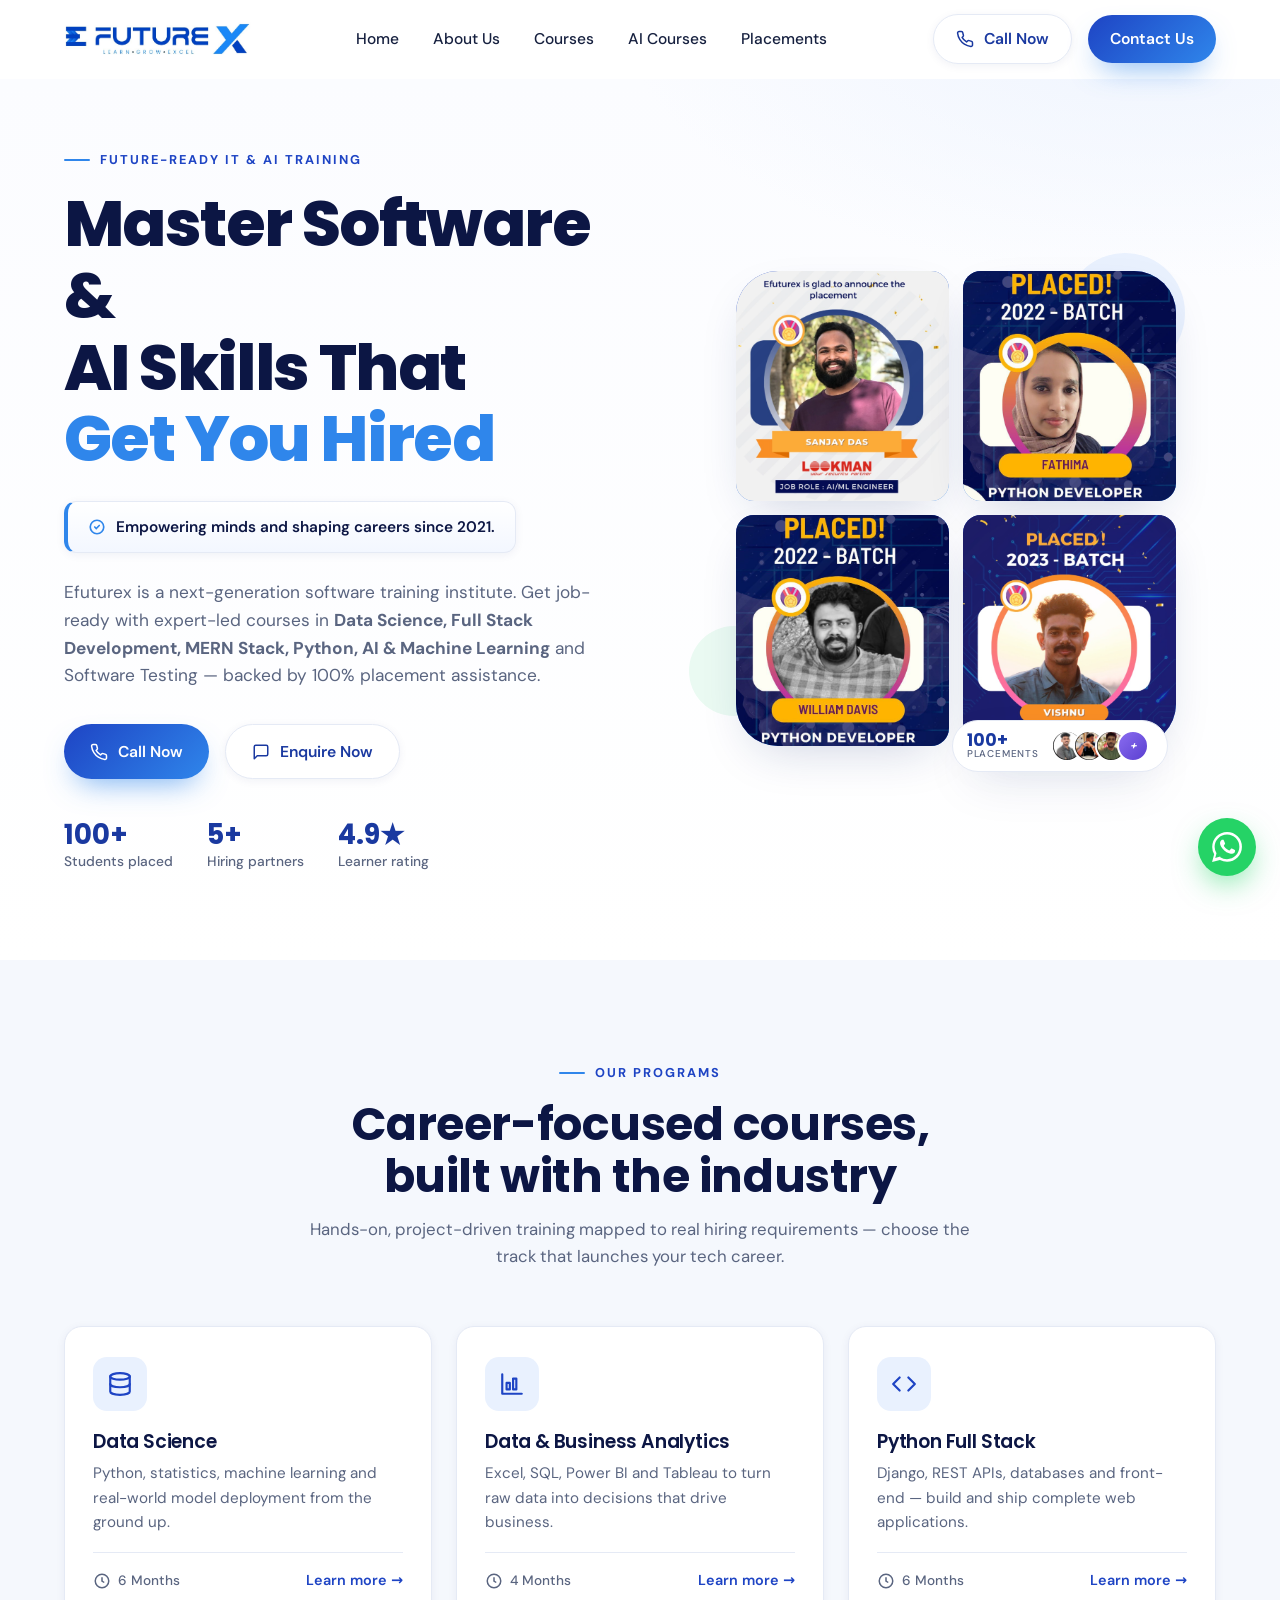
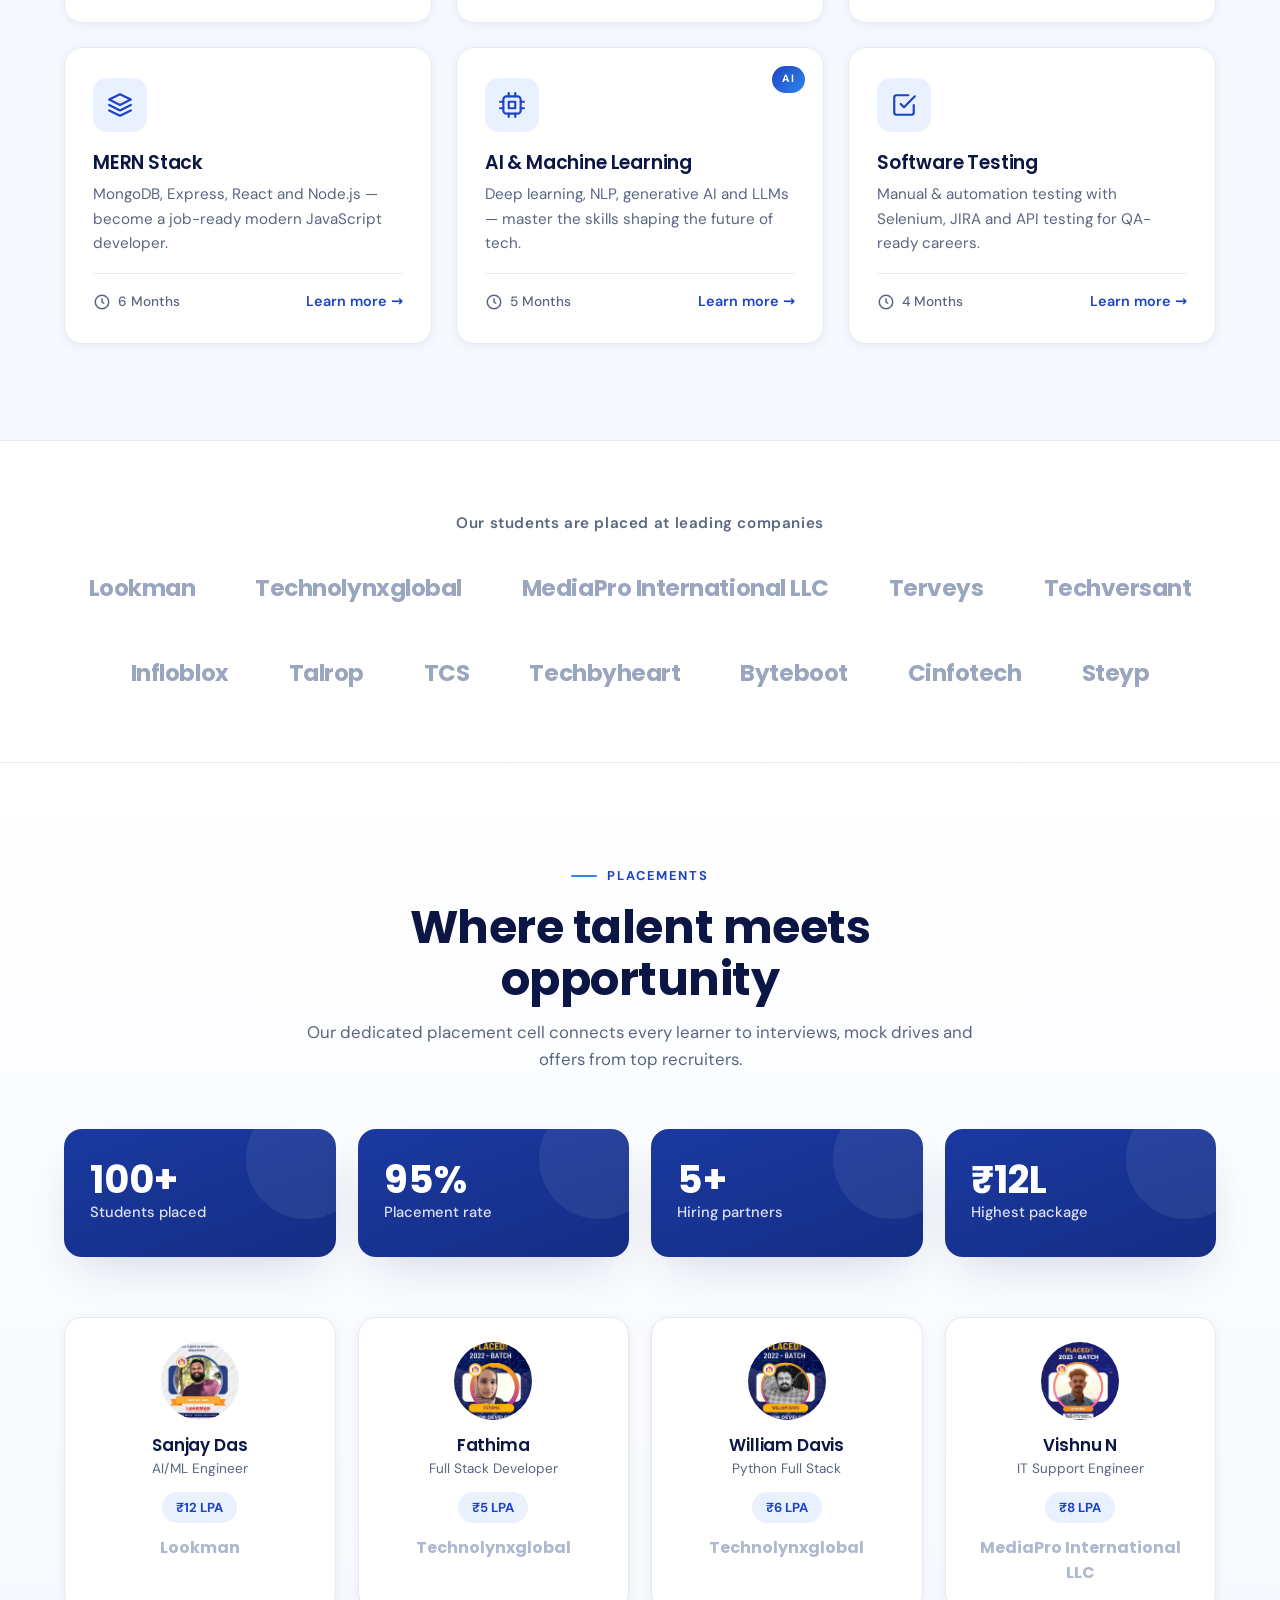
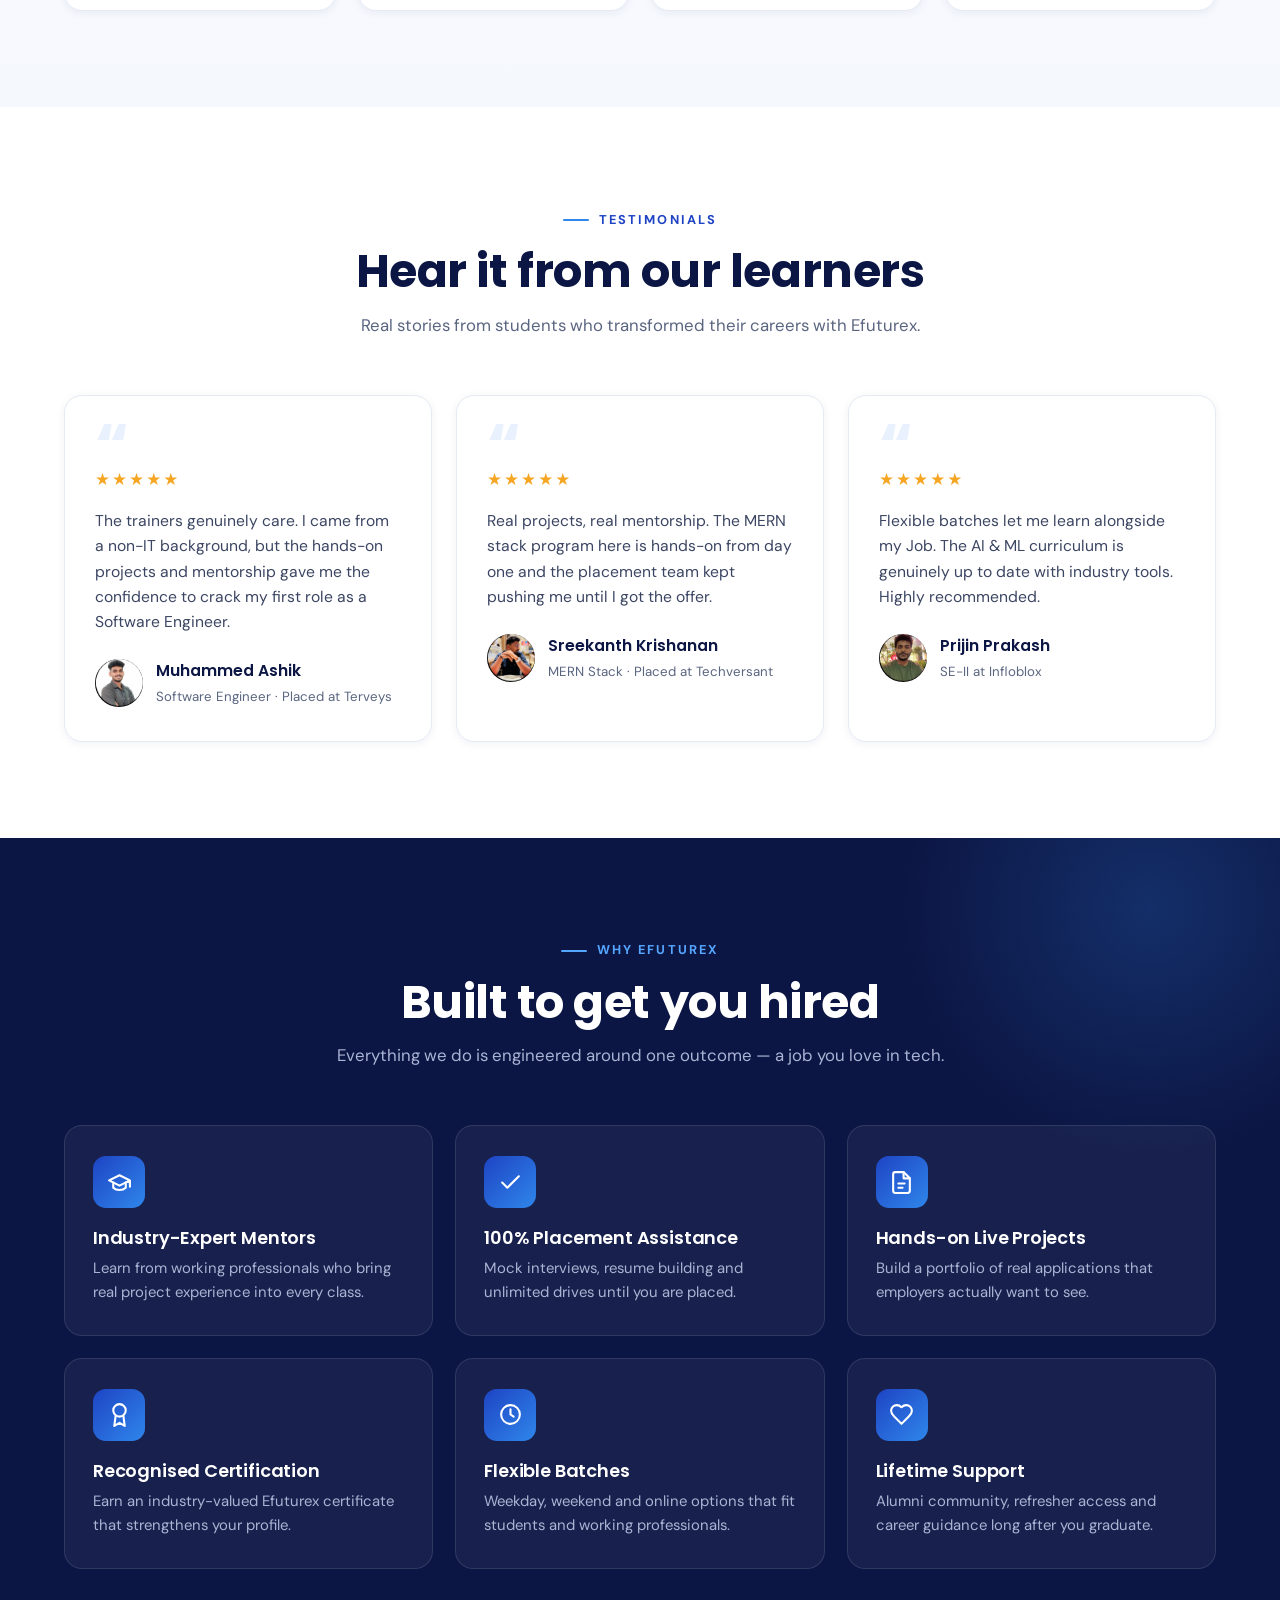
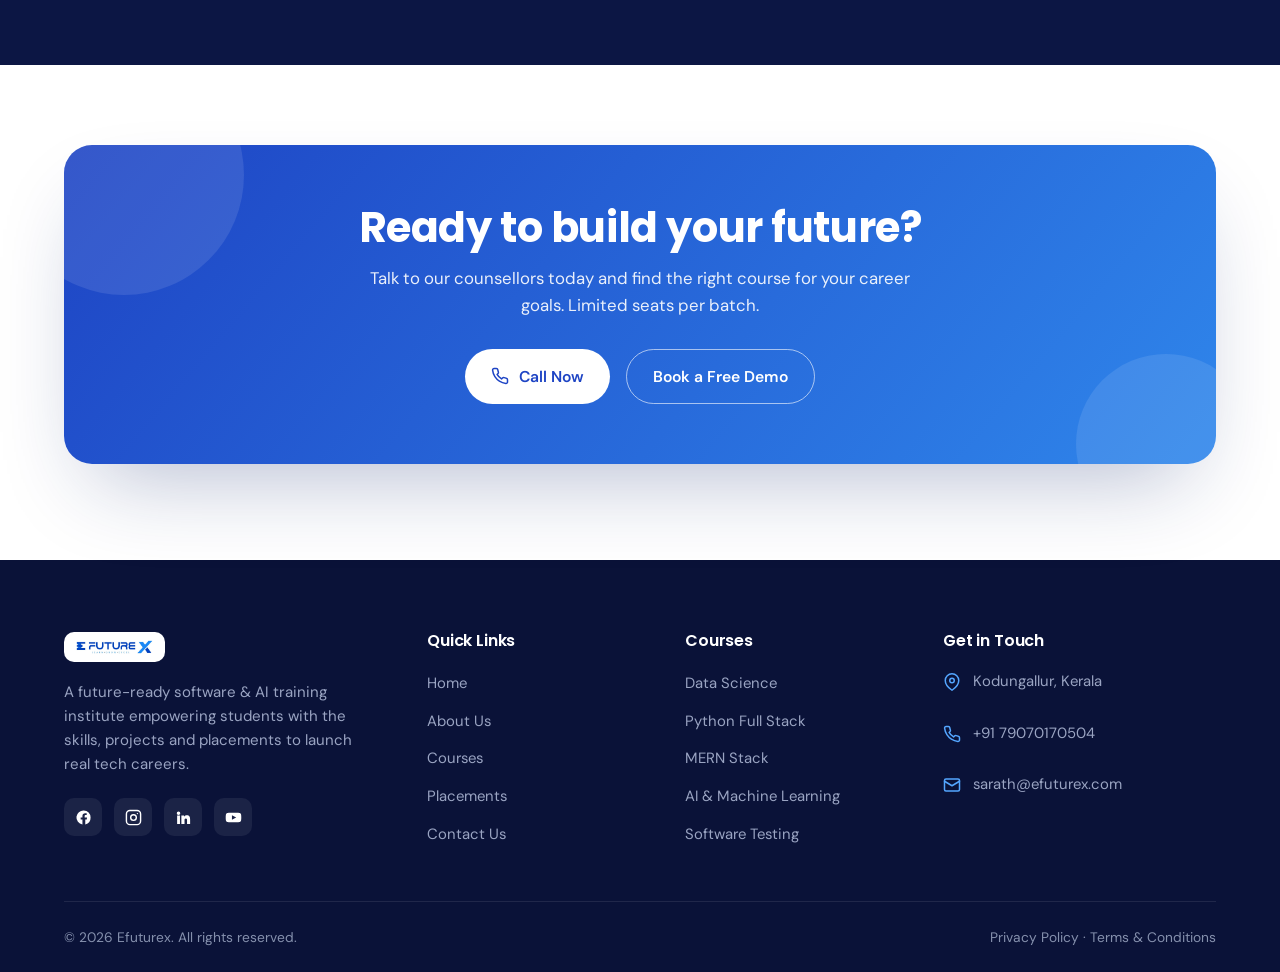
==== commit dcdffe04: "fix: content and everything seo to favicon" ====
--- a/index.html
+++ b/index.html
@@ -2,7 +2,52 @@
 <html>
 <head>
   <meta charset="utf-8">
-  <title>Efuturex — Future-Ready Software &amp; AI Training Institute</title>
+  <meta name="viewport" content="width=device-width, initial-scale=1.0">
+  <title>Efuturex — Future-Ready Software &amp; AI Training Institute in Kerala</title>
+  <meta name="description" content="Efuturex is a future-ready software &amp; AI training institute in Kodungallur, Kerala, offering job-oriented courses in Data Science, Full Stack Development, MERN Stack, Python, AI &amp; Machine Learning and Software Testing — backed by 100% placement assistance.">
+  <meta name="keywords" content="Efuturex, software training institute Kerala, AI training, data science course, full stack development, MERN stack, python training, machine learning course, software testing course, placement assistance, IT training Kodungallur">
+  <meta name="author" content="Efuturex">
+  <meta name="robots" content="index, follow">
+  <meta name="theme-color" content="#1e44c4">
+  <link rel="canonical" href="https://efuturex.com/">
+  <link rel="icon" href="favicon.ico" sizes="any">
+  <link rel="icon" type="image/png" href="favicon.png">
+  <link rel="apple-touch-icon" href="apple-touch-icon.png">
+  <meta property="og:type" content="website">
+  <meta property="og:site_name" content="Efuturex">
+  <meta property="og:title" content="Efuturex — Future-Ready Software &amp; AI Training Institute in Kerala">
+  <meta property="og:description" content="Job-oriented courses in Data Science, Full Stack, MERN, Python, AI &amp; ML and Software Testing — backed by 100% placement assistance.">
+  <meta property="og:url" content="https://efuturex.com/">
+  <meta property="og:image" content="https://efuturex.com/og-image.png">
+  <meta property="og:image:width" content="1200">
+  <meta property="og:image:height" content="630">
+  <meta name="twitter:card" content="summary_large_image">
+  <meta name="twitter:title" content="Efuturex — Future-Ready Software &amp; AI Training Institute in Kerala">
+  <meta name="twitter:description" content="Job-oriented courses in Data Science, Full Stack, MERN, Python, AI &amp; ML and Software Testing — backed by 100% placement assistance.">
+  <meta name="twitter:image" content="https://efuturex.com/og-image.png">
+  <script type="application/ld+json">
+  {
+    "@context": "https://schema.org",
+    "@type": "EducationalOrganization",
+    "name": "Efuturex",
+    "url": "https://efuturex.com/",
+    "logo": "https://efuturex.com/favicon.png",
+    "description": "Future-ready software & AI training institute offering job-oriented courses with 100% placement assistance.",
+    "email": "sarath@efuturex.com",
+    "telephone": "+91-79070170504",
+    "address": {
+      "@type": "PostalAddress",
+      "addressLocality": "Kodungallur",
+      "addressRegion": "Kerala",
+      "addressCountry": "IN"
+    },
+    "sameAs": [
+      "https://www.facebook.com/efuturex/",
+      "https://www.instagram.com/efuture_x/",
+      "https://www.linkedin.com/company/futurexindia/"
+    ]
+  }
+  </script>
   <style>
     * { margin: 0; padding: 0; box-sizing: border-box; }
     body { background: #0c1644; display: flex; align-items: center; justify-content: center; min-height: 100vh; font-family: -apple-system, BlinkMacSystemFont, sans-serif; }
@@ -168,7 +213,7 @@
   </script>
 
   <script type="__bundler/manifest">
-{"8099acf9-2f56-41db-92b4-68d0b353796c":{"mime":"image/png","compressed":false,"data":"iVBORw0KGgoAAAANSUhEUgAAAZAAAAFKCAYAAAAzGgmFAAAQAElEQVR4Aex9B4AlRbX2d6q7b547OWwkByUowaz463vqM+eIAQVRooDknHNGckYkg4ogICoqoCA5x11g4+R08+3uqv+rvnN3h2UXlmWBXbi9/XXldOrUOVWnZmYVGk+DAg0KNCjQoECDAitAgYYCWQGiNYo0KNCgQIMCDQoADQXS4IIGBd4uCjTabVBgNadAQ4Gs5hPY6H6DAg0KNCjwdlGgoUDeLso32m1QoEGBBgVWcwqsxgpkNad8o/[base64]/WZpgxobHVxq/NLyNuIaFGhQYNkUaCiQZdOmkbIaU6Ap1SlN6S5Z2hCaWzqWGr+0vI24BgVWHQqsej1pKJBVb04aPWpQoEGBBgVWCwo0FMhqMU2NTr5RCswfNmbhiGmYrt4oIRvlGxSYRIGGAplEjIb3nUWB3kFjbvu3MUef9Yw55Kib8Jtz78ZNdxTNS/0NRfLOmunGaN4uCjQUyNtF+Ua7bxoFHnvemEuuGjHHnvYgdt37LJx01g249Op/4vgzrsF2Ox+On+14Ho45+zHzzwcbiuRNm4RGxe8KCjQUyLtimt/5g+Shwtz/kjEnXvaS2e2gK7HXEWfhrMtuwktDAcJEFzpmboLWaRshb5pxz2NzcdLZV2KbHQ/EHsf83Vx284vmqYWmYd5657NJY4QrmQLLrUBWcruN6hoUWCYFipU+Uw6W/iO4kwsNBjWhf8tDeXPUiX/HznufgxPOuhx3PfwcchJHqmc6lUcKZXExHgIF4yCMZaHjraiqLPJBCieffhkOPfZ8HHXS1Tjn+mfMvbN4V1Kp1Tu5rYa/QYEGBV5JAfXKqEZMgwJvLwVS8W5JuLUfwR0aWPrvbDwy25i/3TGOH+zxR3PgYZfh4iv+iQee6KWSSCLR2Q23NYtKTMMkDSqqhKIpogSfCsQF4ikEbpoKJI6ONd6PudRVl197Nw4/7gocefy1uOSqF3DLw8Y8PdhQJG8vJzRaX9Up0FAgq/oMvYv715cvmfbOxb+zsXDUmP88aswZl86m0rgGO+12Mm6+7Uk8+WyeqqED6dY1Ec92I3TiKOoAJb8E7YQwKoBBCC1AKIJQeQgQh2+SKAUJNLevgylrbIbxSgZ/+tM92O+Qs3HQEVfgrAsfwlV/6TWPvmjM5GkYLL48PDntzfE3am1QYNWkQEOBrJrz8q7tVX/BmIFyTUB3Z5Iyj8L6oTnGXP3Xheb4M/+GHfc8CXse/Bv8+Y4noL2pSDWvjaa2dZFqmobAJDA8WkR+ZAy6XAbI3ZqKBEJyug6gBNoI/FAQGhfipGAkjcHhMhb25eEmOjDzPR9C9/T34tGnF+D0s6/GfkdegP2PvgxHnP+Iuek+38waN6YjJcIaG2+DAu96CnCJvetp0CDAKkCBwbyJdvldaZHOhMiz/cb84wljrvnTbOx9+EX4wc8PwCmn/BZPzckh270+OqatDzfdgZFCiLFCFbmCDz9Q8Lw0vEwbVLIZykkCgQMxHhyeOCxM6CCCiUFUAlUftGg1I93cjhAuhsbyyJeryLS0YcZ6m+CFhVXcdPvjOOqUK7H/Eefg+DP+hcv+PmwemG/MnFKtz2g8DQq8SynwblAg79KpXb2G3ZGRaFc/l2aqP/2ran7zm39g733Pwh67n4zb73wJ2Z7NMHXTTyHeMh0DuQr6RkYxXi4g0ZSAigmqQRWVYhHVcgCELlVBCiokdBoqsEhCaK5SNFsJlYlVKkYrOI4LYzSKpTxy+WEU/TGEUkKhOoIFA71on/oetM/YArHsunj02RGce+aV+OWvDsXBR16IK6+/D/e8UDUvTSi/1Yvijd42KPDGKaDeeBWNGhoUeOMUeLbXmIv/sNDsvu/1+OVuR+Gsi2/Efx+ei+yMTZFsWQO5SowCvYCxYgA3leEpI42q9nn6GEU1rMCLO4gl44h5LqCpQ6ohAioTRzwoo6ADDaMNHKXgEsJMmuatSrkIN+agqTmDRCYF1/MgrkM3BseLYzRXxtBQAaWqg/aeddC27mYo6yxuvv1+HHz0udh2p0Nw/OnX4eb7es0LY40TCRrPu4oCDQXyrpruVWuw83if8A9eih9z4Utm292uxK4HXoDf//0pDIftSE3ZGJmpG/BEAFQCewEuPGlQGVBBaAr/0PCkoTQcFxAJeLdRQahr0HRhfDgOc+oy03gfIlVmrNBfZOkijGKcU4WTENZfRqFcgh8apsXg+y4qVZd5PV6bhFROLMq2cgXmqyjEmqYj1bkRYi0b44mXBGde+C9ss8sZNLX9ERf+edg8wDubBeWGMoF9GnhHU6ChQN7R07vqDG5wpGjqvZnVa8wVNw+ZU868H7/41ak49Zzr8N/H5qFosog1T4fT1IWKm0LBXnaLUy824Rq6k6EZ1rAnCkFI9+UA4yAhQCWzdNg0DcDWKXQVfS7hMYptG6ZTWVkzFw8wCHn5Hpg4qiaNimlCa/eGSHduQHNaBn/6y4PY5+DTscueF+Psi57D7Q8aM58mOVa61Hd8bKEpLuNPzi+1QCOyQYFVjAINBbKKTcg7tTsdrSl5ep4x5139jNnzgIuw5wHH4KTTz8e8/jEUfIN4JotMazNPBB6qusoTQIGX3RWSwwp2Om/HS31iFQfEwJgatOapZsIfUqOMjIyhSvNYPJlGLJHGWK6Ee+9/COdfdBn2O+RknHbB33HDnf3mxXFjBn1jevMsPDGWbPMUSS3jT85PZGk4DQqs0hRoKJBVenpW/869wB34tX8fNjsc9Efz3Z8eil/tezx+/6e7MMY7jTU22Azxpg64qSYY10OxWkW+kEO1UgB4MR5rSsJQeL8aFeqC/c1x7cmEBxHKfGPoJ0zkN7DKI2SUYr8DKpIy71wcL4nWzh5kW7t4N1PBo8+8gONPPBe7H3wy9j/2Blx184t4aRAYtJW82qAaaQ0KrCYUaCiQ1WSiVtVujub6X3FE6C8ac9/Tobnspvlmu10uxl6HnYcLr/4nnp5bQarjPeha9wPwstPBu+naj+GWAhSqAQIaoOA5QMyB8M5BG5/DfkX1jHtrX4Fhz8xEowaGCoNR1CyMUjR3iRudQkbGCxgcyaPIE1Uy2472aeuiY+OP4KUhgysuvwU7738Sttv9FBx6wr9w472+WVCiNmIVk9+RwVK9ocnRDX+DAqskBRoKZJWcltWnUy1NtT85Yns8h6eNfzxszOXXPIf9D70IP/3FEbjr/jlYOOIgll0Tyda1UUYThnnAyJUVqiaGRKYN8WQWrpeAG4sRHkTAO/AqgiIz4tUfu5l/M2H7IiLsk7AjE7Ldehmyr7a/sMhoFUvC40nKS/I05SRQqBgMjlcwUlJwWmagaYMPornnPXj8+WH85rzrsdt+J2LnPa/F1bePmYdnLVYkrR3JSbXbFhp4uyjQaPe1KaBeO0sjR4MCS6dAX6Em+J7pN+aK2wbNgUfcjB9uewT22Oss/OM/feiY9iGk29eBm+lGBbwfKAkqOsZ7jmaoWDr6Jb5SOUC5UEaVdwc+d/BBoUTlwYtrURA3hrdbmooI+BLWtbC0MPYDRsJrykJiCfBqBH4AaOVFYxMvBV97CCsKYd4gN66pMDPIdq6DBBXpS70V3HT7A9jx10dhXyrbUy550vz3qRo90XgaFFhNKKBWk342urmKUeBFnjYWDgMnXva42W3fy7DD7ifiqj/+FwXdifY1tkC6Yz1UpJkmKmuacihUkzDiIKgEqPghDBTE8eA4LhwvTqWShBMnnDhTnOgHpoyv7f31KjVyYW9E+J2APzYOw0t0xTHAicGn+apMhOIhxpMVVBy86GGpOErjPsbGQ4jXguaOtdDSvS6014k7738ehx53Ln6x+1HY4+hbzZ/[base64]/8Yl/sfcS1uPiWeea/[base64]/cBEW04Jrf/4N3SPtjn/1Px7nn/h3/[base64]/17Lo4/6QZst/0xOPzIv+Hmf4Rm4RgbB7BwpObS+4o3CAdMobiQPXhFUiPinU+Bt2yE6i1rqdHQakGBeePG/PuJ0Jx/7RPmnEv+hp/8/GCcdMb1eOTpMTR1vBfTNv4ketZ4H8o6if55AyjT3FTVoDWHHyoHqABwLKqAG4IXBATTaKpCBN5/GMZTcRgKVRO5ITT/GaZrimptXcpG677tRBN2n4IeFpM6w2gI+ypUEKiD/[base64]/y/OaHcHhHAhODn/PRZw8KywAAEABJREFUv2AYJfrHdQxhsh3NUzdAtnsDPDe3iONOvxKf//pB2PnQv5lL/jTXPDsYNYDOdBsbY9V8B8vjtkH6Gm+DAm8OBRoK5M2h62pRa0BRM4dK5Pq7SubAo/6Kn+54HA446kzc9s9HUZBWdL3nI7B3G6VqDIWSQZWnDS+ZRCJLM0sc8DXNVaoKKB9KKPw4akc7PIC4kIpXAy/DjXapaBQMFYiFphKhfuE+3BAaVmkELF+HT78vAcVrCEpfvNXP5PasBLaYHMeBsFtmAppuHewvTxoyAWoGZhWqjQlEMt6wKs04nwjgWA1jfMCvIPqdklAjGU+hKduObHs38qGPPNPHAh/joUGBCqXqNqOMZqZlcc4lN+Poky7HYcf+Ab+57jlz57OhebFoDPWJ6UhkhY013gYF3jQKqDet5kbFqywFBovG3E9Bc/d9w9hm+9Ox54HH4OKr/oRnZg/AJDqR6FwbQawTAwWDUpHCzVFINKXhJR34/jjKhV4E/jAcrwxxKxSCPoRmGl5rRErDqTKv3wIvaOZGO8GNt0dBSvDiWBNGHBgoGBGCyWLA7TuhASdcDKWZzrS3iZKTWzYQ9sICi3zsPf16AjZHHYyjsrC5DcepreK0LsfLEbECA/AkAirJ6vggvVUk03Gk0gl4TAmKJRRGxjA+Msj5CIA0aZLSKDs+Kq5AU8GYRAvvnVoxZc0teCpUuPLaf+OIo6lIjrwcF176GO57FJhfMbYhNJ4GBd4sCqg3q+JGvaseBebz0vWuR8vmgsvvwW77HIdv/WAn/POepzC3t4R40xSaR9aGSrSiXBb4gYIbzyCebYZ9yrlx+PY3w8kxKhEDKPTDYp4mF8ooQwHHnbMhNAEKTEfF4XkJACxAEQvC1P1GgLqf8Qws/RWAtS897W2Mtd2v98u6k7Gox2KivmurNAhSKArX89p8HB6Sra1wPRelUhEl0tMgRDIVR6YphVgyBqN9gIoUNO2ZMEBgoRRC5aFqXAzR1OUkO9E5fSOYeA/+de9sHHPS77D7vmdj30NuwV//O2KefpHHx7eRXo2m37kUsKt75Y6uUdsqR4FHFhpz0U15s+/Rf8GPdjyR9xuX474nc5iy9kfR1L4hTxcz4Icp5AohqhWKOscFHAchzSZBtUxRbyjkYowiaI6SquJBwYOjUtBVAahsQEUglptcjdCpoKryqJg8QvHBGArPkDk0QJ+I0E/wbkTg0O8yemlgmpXWeCOPYeFlw17cLwuU3qingWYp69fc1EfgOEJbs3JgIii6dQj9hMNhOQaGAE1Vi4ZCMhgGjBaUS1VomqYUaa6oSAJSqxiUUeS9UigGShIQQyAO5RLMJ8yjEcA4mndUFeYNMO4HqKgEmnrWRtOU9TFvGLj+1sfw/V+cgj0P/wNOv3KBuW+2MQsb/08JZ63xriwK2CW/supq1LOKUeCxWcYccvYss/v+f8JOex2L3/7uFvSNKu5WN0aqeSYGRjTvMZIIdAJG4gSFuCIo0in6+GrCUIBZgDJQoCj0lFZ0nQkopgsBPgZ2B20kgLGKg3cjRqyYZT0wUbrQrQFRK0JBaqHoLg2Ct/ex7Vu8vBe1ERiO4NVB8nG8lipmUQW2NiG9LN1qgFFMnahTAC0mAkkS5VO8V1LMI4xgMvOyNnsiIRzPKjCBz6gK56YcKp5MYgiscvfakGzbEHc+sAD7HnYutt3lXJx05sO49SFjXswZlmBVS7zjvQuWGr9EtkawQYGIApZzI0/js/pRYLA88LLFPugb82yfMdffnjM77vMX85NfnIoTTz0P/77nPjg0J7VNm4lEOoNy1YcfhIglEgi1gZmQJUopCEG5CDDe/[base64]/3Iu9Dz4Z2+9yLE4/[base64]/fRl4w544qXzKFH3YZd9zgd5138Nzz2bA5l0wbfbUUucDAeAlXHw9joOLTy0NzeFcGNpRAYnjZcD3Gas4wVOAKqEbPIlCVUHIrxFqsLTd6t/bSKwioQEaHil4gMNs4iDDWSTU0QL4ayHxLgBiIO7WZ5T9KEXJl3X143Qrebd2MO/nT7Q9j70NOxwx5n4bzLn8V/5xjzwuArFcngSIEcEjXV+LzLKaDe5eNfbYbfz/uN2x8omP1OvNvsvMcFOOqE3+Ga3/8X8NaAdqYBzhR4yalIZLrhJpoRGkG1UkEz7z2Ep5CRwTGMze9DJVfgBa2CUQ4qvk/FgUWwJxFqEQj/KQt7H7LaUOjd21ERiQZvFYlVHBbWz+MkSkODCMoluPE44jRjerE0Qh3n3MdQCVPIV+IIpRUS76Zi6aCpS3DP/c/hhDMuxdY/OwbX/uEp3HJnwSwcX6xITDwVtdf4NCigGiRYtSkwO2fMdf8ZMgcc/UfsvPexOO28a3Df43NQRgbZjhncRQoCJKC8DEITQ26cdxsjZdosPHjpdowtGEC5GiLW3Aq3qweSbQZ48RrQfAVCREgAe/rQdEH9Ud9cCoT3IlFk47PKUkBEor5ZhWEVR92kJSJwlIKbzfAE4iKwd15lmjADDVEelJuC0KQlKs0NRYoKxaNCifPE0oPm7rVZpgXz+qrY79DzsMf+Z+OQY/6Oq/82bp4fNaYzJVGjA0Ghzix440+jhtWRAg0FsorM2mBZv2wx3j+rbC666Xmzzc4XYoc9z8H5l/8Tc4ZdZHrWRbytE2WhSUIqCJwKtKJrKtFP4CjEgVgLNUEz/IIDJLKghECVl+dB1YcJwwgQNhdzo9NHnQSGl+aGG00riCzqwsjGLQv1ssvj1uuwddexPOXqeZZWvh63om697mW5IkJBu2wsq9zyxq9ov+vlRCRS+paetk2HmwML6w+5QdB+BQirUKLBcyfs3+uyP2Fnp18ph2UVyBIIQoHPu7Iys1tok4CX7MT09T6CucMeTVp/wY57nYDd9v8dfvOHp839C0IDXsrbdhp491JAvXuHvmqMvK9Eic2udCSUPE8zwR/uHTF7nXK72XGv46MF+8hz4xguZeA0rwUnMxUFncBoSaOsKQ5cD3RgrDSg8LfCwU6oowWKEIKJAARYBPAxhH3p2rKouzauDpZhNKJyaDyrIQWE8yrQVBya+4WQM1mDgnUZxzQh39SGJswdcQ9dl/B4VxbDSy/1QjKdmLb+lgi9Ltz0lwexz8Fn4Vd7nYpDj7keD803Zn6hxsO1ehrfdxMFLMe8m8b7to51bKzfLNmB7qTI/XONOesPL5l9Dr4WO+x2Ek447QY88kwJ2e73YWwkiExTiDcjoLmh6LusIglImvFx7iAtHHDF1wQETyJKynCkCAdlgELCpjEj/bZ5C3prkSyjQemCxQ8VB2PBOxRQ9CyOb/hWRwrU1ILmTFrYH+QOOLsBlPh0CamFhXyiBBBrtjTcnHD+NU83TTN6EMYcDJUqKOokYtm1EMh0PPBIHpdc/l987ot74sBDfo8b7xg1L/U1FAneZU9DgbzJEz6e7zP1Jpqbu7hEa6EXR4z55+OBOeCM/5i9D7gQe+1/Gq7//b8xVkyjpWcTOInp6B/0oVo6APsLfwFNVvkSTOjwwrMZjpdFpcxlb//arXEh4FRGu0krFKziKAAoQqL/f4JKggICUfqE34YXwXbRgkXsS+EB1lgD3tAjIhBZNt5Q5Y3CMJTZrwpOt6F11HDujQlhEBBVolKD0C9UIirkPNV5wPKSA/tLprniOIqlMZQrZZb04CY6kMjMRDy9FtzkuuTXNtxw88PYZa+TsN3OZ+Co0/5l7nmkXK8Ig6ExA5qdbMzVO5IC5JR35LhWmUFlM91S78yAb6L/t+HaO/rNwUddhx/+7AAcdezFuPPfzyOWnIHuGZtSMbRjdKTCRWt4odmMWFzgegEQVgC/Gh0oPBWjuogDgQfw4hzGo1lbEJmyVAAtVDSqCKgyhUJAJaIh0OwGQUFi/a8A17hgYt0Lq2UJFuDLAL+Nd3WkgJ1RxVl1COvaeSUPUGHYPzVjFJUHAYd3Y1GcTbN5UOMn8gR88hFPK47Lusg7xUIFYzkfRZ/857WjqXN9JFrX4ValHXc9NAcHHX8Bvr/9PtjxkBvMDXcOmFEWL5SBPiqSJSnYP1D7z6+WjF/twu/iDjcUyFsw+YPGGPsHDS+/7in8fKfT8ONtD8Rlv/sbBkZiWO89n0C2dS0uSoO+/hwqvkEq20xkILyfKI/[base64]/2RvbL/jebjiqifRN2B7W8MCnr6tr6uzTazbwOpLgYYCeRPnbsFQaG59MDSHnfAAvvG9Y7Hnvufivw8OI928ETqnboF0dh0899wATxsKLa1dBE1TTohKZRTF3EIUhxYCvseDRAIqcBHjovVocoAegUE/TytDgDtIDMM4BQoKH5HiQBo6bKYCyVIaOBPKw9AloCEsTakTudZvUSeDzWEBK0CYox7fcFdHClj57LLjBO82DBU5rzc4tVZRaLphBE3zlRaGqUC0mIhDtM2vqSR6h6FLIdJenPwHlEtjKOQHeMFegNukEPD0IhnewyXTGA89jFZTqMamIda+Me/wNsff73gGx/CUvc1PT8Gex/zT/O2+ionF2aXG+46ggHpHjGIVG8RLvcZc/[base64]/pt+GVQrH0yhOE66LX9EvZxCRiGXw4KYCuElwAYhq0DhpUtG4bpS0tloRV+7ShYLcvTNzHvdq4jYNKYmSZUGIBARAAWMjzJ0sNNTjNcx0WVvOeTN13ynhtnWZ5gAp6EK1QoRthzx4Hva25+DHk5gapOYTTvoGfGJmhqXgsvzSvhnAv+iB9vtx+23+V8/PYPz5kXGpfulsSrNcgJq3X/V5nO95WNuedZY449/[base64]/JDDxGK1hAbrMxm4apsgEOF7EOY5kDYZuhATE2Pg488cIbwKUjlbR1EEqgMoZpsr0Gozx2SufTS0DHEtNWdr0AMb+EAMvr7EErIA2rIkdAckOdnAC7LsshsDQsrSi0CwbQmmC9xmK/Kfsn4Yn/6gwBkW+iaBj5B8HwnSJ+EfDkRCiqBDCAJwhaPKmUYKQdA4ZJ+y7OOwn4xAyh4VoRCQj/[base64]/mgcdix1GOY0TJyEKLNNt3HWrUGisgHzWoQ1V+i3AAWfVRAR6KfwxySIjbfVsTVEUPxK1G/YPjJUj1/kcky1sSq8/IkqennU8oRYTJhvRVHjBUPeACGEIhzCXQJONC7hmATglw3DwPKqFqGvBvCJ0pkslPlqEmzY5gJzW1gSKc8jFR0UfOF9SRy+Q9NqvBsl1YlRvwW/3u8U7LrvyTjq5L/h2n8MmdnDrJBtLM87MvTKH4tfnnKNPIsp8EZ96o1W8E4vP3/h4p8U6eXlX994jcEffsmYc657yuy+70U44vgzccV1N+HRp2ejRPNRsqUVbiqFCnd+dsdmf0vYsNjS8I6mH5WcCtNQQfMEsnSbiAzBeJsWJqEixKE0QaWoJiDGCjVDYaaXQMhwSLVXc0VsekhShqj7JVLXVYbzUGqcGINyLKx/MhinCKcel0Mt/zjLlilU2Qf2Tyx0AqJ5irH9jPxxhi1ik1zrXwwVjUEgVCwWYK9rEMBKWAv2fPFr6LVY7NC3Wr4GBsKTsy9VlMMSKqYC4ylInIpEuchVNGa+5/2Y25fDORddi933OQb7HXIpzr32KfPgLC6YJUbdPxKYvqGSqUe3ti/+sfh6XMN9aymg3trmVp/WRqsDZuH4kJk2pU0W8ng9l4ojjAPPLwAOPP0Os+3Oh2Gvg0/[base64]/Dr/U/Bbvuegb2O+Zv550O+mdVbUyZdra50tycXEWpwvMoZe2fRbHUbjeXq1a3Pb0l/W2KdMiXbLs+OGTN/FLjpHwvw053Pw+e+8Uscc9oVmL0goE13fTgpe78xHV6mizusGIbyReTyeS4QDS8Vh67x/[base64]/ueaQPJ5xxHX7084Nw6LHX44pbR81j84xZUFy8oDqyPN6srrR5h/RbvUPGsdKH8SiPHX9+uN+cf/k92PrnJ2KHHfbH3Q+9hO41N0PHNO6WwiyP4En0DlYxMFLFeNHQ1htDPJ2B15yFiruohlXIJAqLUFQsgZXe8VWqQgpAoSKw9w0R6CeVQL8hrGth/RGYFrlMsy5EU6YKRbETwXDXWoOCodC1AAksBCAAIUv4o7A4TLLgZET+uuvwkpt1WSURgf6ojZrLQjDsv+EuOsKifgVMmgT2WyYBE36w18wIUGFYCF0LVgpAUHMRPQxF7uSPjbOYHLd6+Q2gfUBpiCvg8Bkm3awOsAqTtA5NDG6mA6lsD08gCczrr/BU4iDTtjbW22QrjJaS+N11d+BnOxyIX/zqHFx+7WzcR/Px/DKVCTHo28pWL6q8k3rLlfROGs4bG0svmfGBOcacdd1sc9ChV2C7XxyLE069AnMHKmhbZzNotx2z5o6jf1QDXjvgtiDTOg2xZBtCQ4VR9lEpVxBQcWhd4dopsUMGIrJMMMM796Xw1aoE7RQi2N9VqfmLDFvYtDLsT5nVUKVMJZQPTYQqpAh2CG8S3El+G+/CoAbAo0Kgn3MR+SGs2ydKE7BtvRoqMML06KfD6Fcvh54IW1cr288K+1lh3SyjLKzfwqZVAfFtDyAUlhYwmHiErgVqaag9UYzNU0ctejX/ThqMsX4Oh+shokXAdVQoIyj5KNIaFSKGRKYNXroNw/kAzz07D6mWNdA1YxOkWtfCfY/Owd4HnYRvb30Ijj7xb/[base64]/ZCJoXYuJIPu+yMf+YhHwTnh44lM023GHBYR2Zjlyzg81PRAEkKYmKow0lFKoFooojue4zgxSmSzi7V0YKQToG60i73to6lgDrd3r8JRSxnmX/B4/+8W+vHS/BL+59gnzOO9J+gNj7N/eeieQbXUZg1pdOvpq/fTzg2Zyen5S2JEOcaRbPLqT81h/oQrc/rAxJ5z6IH7ys1Nw2JHn4+HHBpFIr4umlvfASDeKJZd87kIkQZ6PIQwUwUVAe75wYSgKLvt7CKI1mEJwUWgf4ClETIAwpJBk2uSfxLL+MAyZRqFkO/[base64]/J27728M48LAzqUyOxVnn3YvnZgP9ISeQrTXeN58C6s1v4s1vwct0iG2lMD5ADgQyE+GBsSEzf/[base64]/FBAKqiPcMZdDJCjksq1daG6fglS6FSZ0USpUoKmoAgrCarWIcilHwVigsvLhUXmmMmm2yM7UX1P31FypOdHXCvDIs5I+b0U1wtFJtMlyYE8hDpWspaWQD4RrBBGoWQw3XPCZm3MVuT5qp8WAJKZyJ/8ETA14ZxJwg+Hz4t03KVRNhibkNSFeD56ZNYqzzv8DttvhWOy+90343V/LZiHvSNB43lQKqDe19re48nS2U2yTA+N50zdWMJ3N7TKtraZc+miuevBFY4698BGz9TbHYY99TsItf30AgWqGk2yFm24h6yqMFXMYK41xp+wj2ZSw1RFC9gVhCA2REIIAYAkhaq6NYxqFlDLggrEQ0CrDfO/c1xgOdhnDMzydgYIU9rfmvSYo0tnLdCDe1MkdZA8X/xQUhwuo5igweLLzVAJx7jQT1jUePG2QzMSQSmkKeasQxrhbHUA5txD5kbnIDc+hOMkhZnLMOw7P1DFG/xhcnYMKSnC401fVCqRSA8pl1KGLRZgS665U4fgBXCqNGNtNcIYT7H9Mg3GGaRqKJwzH13A49W7owDEumlq5G443gToLhZESxocKqNB+r3QMcS+NmOcimfCQTieQIjyaNTVPqNVKEcVCDoB5GYRt1gH6mYjJNJ7st2mrNiz/Kyie1iNwPIpwOGTFrZniGloMn2cTiypELHxQ+wPR+grpahj+C6iEfOPA1x58k8QQ7yN9kyVPzYSbmo6FQwo3/eUhHHD4OfjW1hfi3CteNE9M+p2S/lHD1lld410pFFArpZZVrJLObEa6m9MyN2/Mw7wUv/4fxhxyxL/[base64]/[base64]/OGsJ+h5+Gb/1of/xinxvNbfcYezDEgnFj5gzWFMmCgZqLxrNCFFArVGoVLTSXpqk5Y8ZYE9WfH6iYK254Hjv86lL8YJsDcM6Z16CKDmy05eeQ7VgXwwVB0Y9hKFfBeLGCil/lkdiHcTWcuIF4PrSqktUNYdmdrnAXREY2EsAImVr5MBFCLoUQLEUoMrhLN0YqecQ7isQcz9JfEYHIYkS5DKBoGnKdGDzlEAKXlIo5BpmYQTZpkOcpIiguREwPU+jnIuGewACkOhe6+ALjF6I5NoIZHRqbrJvFJ7acgc9/8j34+v9thm9/6QM4YI+tceg+2+C4Q3fA2SfvjcvPPxJ/uPJ43P6H4/DPW47GX248BLcRt/7xENz6x0OJw4kjiaMYfxT+cPXhuPq3B+LCs3bDycdsg4P3+Rp2/cWnsO0PP4gffXtLfOT9XfjQJt1437otWGeKh7ZkkUprIYpDz2Jo/mPoadFoTVWQdMbhhIMQfxAqHIajR3g6yqOtPYU0T1GOo2nbryAIKrACMxZzkEzG6dcAuUX4tQBjXg5Ez2RlMdkfJa6iH8N+GTHQagKioQljwTEzma/NRYev4dgNFFMsHBjyExAyhWvNmrm49iytLKzYD5l3uG8QpXJAK0IWqZZOxLMd8DJtUKkWGJ54TaoHBbThj399CD/[base64]/lxuO63B+D2i38l1572U7noqO/ImQd9VfbeZnPZ9fsby0+/vJZ845Od8pnNE7J2D9CeBtIOsH67yIYdIu/tEtm4R2RqKzC9HZjZWcOm62XxwY078L8fWxM7fnczOeCXn5YT9v26nHXED+XC47eW2363o/zj2h3k91fsxvb3Y38Ox7mn74cTj9oVRx3yC7zvve1Yd2YcbU0luKYPYWUOMZdKpBfKDCM33od8boSnkDxICHgxBc+jcCTPVKtl0gtQAroSQZF+InW/4gmEfGelJWrPZOUx2V9LXdW+VBx2XVBhaItFisTA2HgYaHbZcLwGHCssXSzsNsPl2BWEZSzdwPIgzVArYUsRQKqrC7FsM3yWH8sXMDw6htFCCcVQoyIxlFQTFuaESqSZCmUK7nrwBey059H4zo9Oxv6H3Y6b/2PME/MmETiqtfFZXgqo5c24KubrHalN/AjX5hXXPYHvbH0avvG9nfG7q/+OYtCKlumbomfmOjx5ALlKGenWVmQ6uxFo7nyLJWjujscW9nGR5xkniMVT8JIZKo8Ed4tAiScTkDEjBheBERCG0C9DtDiYFkLI3g7hIrQKhIoELL8q0m5l90lEILIYtn5LDb88jrA6BoQ5Xj4XkUr56Gp3sOaMNDbkrn7r7/w/7LPHD3DJhYfjjttPx+N3HCW3/[base64]/bWYVe8bDYHjNiqEoUkvgtj1Y2Ctu5pE0KKgqTjspsvAIzUIrh0gxgG5XD0Ch2WEgABQBiTOIhRzY6jy3hJBFXAdxLjpSxDGUyjxXivwMoi3zoBOdGIsSEFSU9DSsyHmDwf43XV/xS92ORCHHP07nHfds+a+Z32zIDeJyGg8r0UB9VoZVtX0uTxxzOUmdqeDbjQ/+vlR2PugU3namItM21pUFDN5wZZGIAksHOTuLwwjJTJi7e7c9cUyVBKJBErj40h0dcNJJBH4ISqlCrhxgevFoVQs8puIAPZrEQX4kSVgyWjjatHR4ibDG0bZUisOg8X/rKgRhlW0MwMvEl8O9sE2yC7YnBaGS7Om3DSsG3Ixh2JQA+iC8TUY1mzBEGvQXKsh12nIE0RAhNxNa8Iwjsm2HZ60ELlgHOMRcLFX4aBEtZmnKMghjhEkpQ9dmTGanxL40qc3wC7bfQEnH70Lrr5sD9x49S44ZL/PYb+fbilf+XCbbNhJiQJgoBQaOtHbGa/FRYElPp3ZGCm8RCSDxdyAsaD3TXs7EyLTMxN984GuFuCDm2Xwq+9sKmcd+HX53cV70kx2GM48YU/sv9sP8JX/fR82nJlCs0tFWhmAwxOY648hZorwTJmnlyrpbGkYkvaW/hZmguaGNNZRPGeN8x9wXOEiGGiY6B/4ZTRzws6PdaMYzUgLQ9eCTpRmySfMsXQgyoM39tSawOKq2L6NY6vgY70SJZJ/yUEgB0UwLlMdjjsKMVaiVGHx2iith3AESNAUmE6AxKIyycPeO0XKmiZCrZLI2/97pwyI1wSJZZAr+aiEgqbWdpS44G/969+x1777YYdddsUFF1+Dh2YPsmI0nuWggJ215cj21mUplV45ebzvWjShT/Oe4+Jbhs1uB/wRX/n+kbjij4/jhf4kTxabItmyDsVYBkbF4XgeTxUB7zPiMK4L3ljCi8egHAUd+uTBEE7cQ6WYhw6qEDEQxwHXIvxqiCDkmMWB2AjWahMMTy6GQlOT+XRo66mDuaI0LmTDunnJCqlA6GqE/GciaGEthFGCOupxr+2yDBwKD47FxAD7/1noOCRCDMJdm6LYVlxmjihwmFCOgXFCaNdCQ9MOrxkXKoO6EtGuA/Fc2P4E3CEbwmMeh2M2fgG6lENKaTRxF+1yjI5WSHhJxLwUQFVhKJc8R9iyj6A4gMroC0hhAJut34RvfHZ9nHjQt3HhyT/DtRfshj+c+h05bscPyNZbZaUnCwhJhXKA/qJvBkuBwcTTmWSFE/4VcVJNnWKxImVXpExHTKSLiq7DERkojhmLLiWyBuN+8ImUHPqTteSPp3yNprA9cMtlh+OU/[base64]/2PgE3/[base64]/iqvOPwqXnbE9Tjz4W9jpux+UL35kHVmvXdgoomcgN2YUzVqdFLw9aU+6Up50JCkBo9TV+9OZahaLpY2iOyWy5YYi2353fTn72K/JbVf9Qi4770Acuu8P8aX/2QjT28kvpfnQxYVo8sqY2s6TcXEIMVVFczqONAWjCXz4xRJ0oJGIJVEaL6BCm3+1UoHdAGihVnYCqFgIHqQBCQgNckUEy0v0kHfqMTYkUdj6YGeJ/BP5o1hT867AV2xlXBtYBMawOiEixcH6FddhhEjRaZYI2RJhlQHTwUUgUABT6pAoDhyAAFzrUHSt8vE59lIJKJcZLYglE1BhBXHXUKVWgCCPbEowdVoraWnQO/95TOtpxve+/WWcfebJNKOegL22+7psukY7K0TjWQ4KqOXIs9KzFAt9pljoNfniq/[base64]/BXrv+D66+aG/ceuGPZf9tN5H/2UxkHZqjutOy1IXY2dQsHZmWpabhbX4Gq9oMVALTV/ZNX8n+nZo3t0Mf4Z3Ktt+cKZee+BX583V74woqlB1/8CnMSBex4Mm7IP4AivkFGB+Zz8v5ApoSaSqTdgrEDArjmjvmLiSSrYjHkzyFGGgpwscwfNWPQI2QFwIYCl/DqYjcyG8AMbDKpAbyDCx/Wf6hqxgWlhPLe1jxh82wEfKasDmBMoQW8IBLPwgDBcMeaSKkP6DrRwCqdANo9jugkrCbQk1XM5dhCggBGBIoLXDo87wEXCpVJR5MoYLqyDCVySB0YR4SehhpGcfowqfR+8KjeN/6U3DcYXvj6kuPwKH7fRNf+nC3zOBdGBrP66KAel25V1LmVLpbUukeyaS6xFbZmyuZviKlvA0Qj88z5tiznzb/+72LzS57nIhr//[base64]/MZmWOi4x0xJZ1xV7oTnnQnE2/KmEZKvaZ//EXTOzLLDBcWcpZrja/ZIvKlj6Zlrx22wlUX7Iu7ZD7qVAAAEABJREFU/3oBvvO1D+IDm09BUyqPwsgsjA3NpiIZ5clP0JJJwy+V4Zd9KnUfAU2vhjZ9wMAqBspU8gFQP31rGIYnwJ2/iUCeMZavNGD5i+YuWB5TjFMalN+ELBN4lYeloMhjESjkI5dh4YhrMFQsBHsl7IMgRAS2L/AB9sfY9a1chOIwl4JhhyJMDMpjWJdLZNFxhMUCzYAaGZplm3iCziYU2mki7KQy9oJetMRy2Pb7/4fb/nAmrrlsW+z5w/Vkkyki3TFWgrfieee1oVaFIfU0JUVRVt3ygDG/OORu880fnoGjTrkG/3moD6EzHYH0IHR7oBJT4Ka6ETgpjOZK6FuwAAFHECqDkMyuyZXRwhGOKuKJyMPA6voKFxjB7ksEzQUUED6Mqk4C41QALSFhmA5CYLgvE2MVh4UTKRDHKhOtoDRgbdDJjg7EPZcCqIBSYRx+pQAd0kTCo78EOaTQjynZPD62WTf22/Hr+NNlx+LaM3fEdl95P9q9MXSLCLu2Wr4dSaG5ScS6b+UAWpM90pVdU3pa15G29JRX0K+bimSDNUU+vJHIJcd+S04+/ufYb6+v48tf2ggzp2lofw4KY7NQ4ckk7vqR2T8VSyEVb0Ey0QnX6QD8ZoQl3v/ZuxBR0BTNFoYDjcBWjVhesdDklRCGm69IaJOPrGthmIdFVuhlE+RfRLzGJQplxOo0xgl7A0IARL0BI4GolxNKBGEU1lHfHRhxYf2Gpay6t9ytmMf4ZcRdIJOJI5sgj1fJx0O9KAwuRHV0AVRpHtbuBn79y2/gpmsOxoVHfUY2WQcoj6DxrAQKqJVQxwpX0Vs0xv4l3N/+ZcD8dIcr8KPtDsJFV/wZcwYq8LJTkWpbAxWTRahaySpZ3rfGUChrmlk04HqQpgzbpp+pEQNaZifDgbsVUHjWXGZZrV/h0BS4gmqjiMZYX/BcZFIH6RClMatdZBy/oSkKdEElYl3hyUPBcCFrKo+Q8GkjLlNOFKBoH3Z1AXEpI07TWNKrIhsv4cff+BhOO+KXuPb8HXDM9h+RDboAnQ/QISIbtLTKYG7Q1Dr25n37jTEWfXQteunOJWYFxjxHPEs8QzztG/Nk1ZgnKsY8TjxVNuaZcWOeHzNm1iTMpr+OBcwznycR6/ayzADrePNG8vpr7isVzYemJ2XP739C/nT2r+T3V5+Mww7YBh/evAcSzON8DcP+4mJYHoXmTlxxR+WZFJTOAkESxv4ukgas0F0MKg0GSELG1/xkGXaOftjpNBABIa8JvOrDelifEPVsZsJjqEo0mML1augH/aC72C8Aw7BrWVFDROnCOFtDyAGRd02F3F0mHxc59mGURuejODwHCeTx/g2m4uv/9xFcdcmJuO7y/bH/DlvKRtNE+jn3PRmRGe1iK2N9y37Lo28+by+79dUjhZLpre/ovBFj/vmIMX+7s4yvfuc87H3QBbjp9icwXEyiqXMNogdVmqUGcqOAm+ClrUKxGKDqG4gbh0okAUXmq/LCzCoPHn9hNJlKIgjZCqCCgUu2UxCRZQKr8MNeU3k4BMdhlUEEqwLYaY4JYl0DZgBqAQCKcEgHgnTQpMGi43+0kDVz+EypMKWEmCoiScQwDlPqRcKM4IMbT8Mhe22Hv/zhIBy57+fxnU9Nlalx2yDQnRSZ0uQJG4nejqaORf4o4nV8+gtls6zsvZRuz1OYP0X3JeZ6qgDc1wvc/ixw/f3AFf8Efvd3g9OvGcbJVw7h2Mt6cej5c7DfGc9i9xMfx05HP4SfHfkQtjn5WWx96iz84NTniefof4bu03SfIp7Aj06fhW3PfgE7XjQfe141gkNv8rHvX4056j/GnHGfMXe8ZMyDC4x5mjz7QsGYeVQ4A6Exy+r3kvHVsVe/51sy/5Lh7mRKBgoDZs7QArNgfNRsPl3kpz/YMvrN+TtuPRNbfbgbG62bRAtNXGGpD5WxYUhFIyUZZBIdVCQOFHlDGUENiFxhWLihANMsDE1MhjmZCqHQrvkFb/QxPNXUoSO/8CRRhwPLn5prVSNGvwdj/Tw1GQtyKCIodsP2RQPcMClU4XCj46AIV/LwiwuJ+WhLV/DRLdbEL37yRRxz8Ha48rSvyP/[base64]/L4XHRmfPz0+5/DNZceh+sv3wbbfKcDHTzg2R9RZcVvyiupOCifzfMUyE/xBPEYTw/3kEdunG3MDXcN4JKbFuDA38zH/if2Y69jnsevqRT2Pf7fOPzMO3HSJXfjzKv+i8tvfRZX/3U2/nDnAtx2/zDufKqK+19UeGxhEk8ONOGJ4SY8HiFLt4Ynhhe7981zcPcLBn97sog//rcfl/9tFs678Vmcds0snPS7Z7DzUfdg16Pvxa9PeAz7n/48jrxgHk6+Yggn3JQ3595RNncuMOa+QWMezxvzPPs/Rxszn0pvIWGJFmuu3fNZ/4qiM90pM9upxLMtYuvocEXsT7V9aB2RP5z7Szn1uF9hm+9/Elts3IH2TAlO0AdTXkgTVj9cQ2HL9eIQiutEUffVAAj9YnmFa4Yhhsk/lseijQp5bCIeK/iQ68iKIbSagBiEFtz8hVzTIU8fIZWVFper2oIKhOsW5EwgBlieN2yc/RaE5PyAveN4wFMHCnCRQ6WwAG3ZEP+z1cY4cN/tcN6Zu+DE/T4un/sgG2DRxvvmUkC9udUDvRQOT4wac/k/xszeR9yIH+14NI476zo8v7CKprU2h6R6EDhZjJVCDI0XUA01VCIG8YQnjgK7V+KOiUCFDFQhk9egeMkmVnlwSVlWsQOxdn0JGOFPgt1ZcaHY9bw0sIFXfUUEIjXUM06upx63LFekVlZEFmWZXP7V/SzCxSzwOG4XtQXlTbi1cDzVDK5QIAC8WBKJeIr+kALEh8M2Q/t7A3EDJ2G4SMussIiYW4kWX8ATx4zuGPbc+fu49rdH4pxDPiuffb9Il/BegJia4pG/[base64]/B1pwy/PAlfeP4qzbX8Dxv38UO532AHY782Hsd9HTOOa6+TjvjhJu5inpoSLwGMc4l0plSboNFItmybg3Ev7IBiLH7rGVXHPZjjjqkO/hfRtomMoDcMLnEJMxJBxNNwT8EiSsIsGNV9wRbh7K8ETIJ4pwIeQKiYS2y7XmQakYKLvBYSwTeJXHUFlorlHN9iMYH/YUIp5LZvWgueHT7JbjJbg5jMPYHwKglSEeyyARbyJfc83Yu7iwiJRn0NYUQ1zKqOYW0mw3gu52hZ/+6As47aR9ce5ZO2Kn720g7S2v0qFG0opTYBkl1TLiV0r0oy8ac+nVc7DHAX/ATnueiGtu+g8Gix6Q6kDgZaB58ecrB74ShARlPSj6YMjKiGDIyD7sjlmRcRSqDFcpTH0IcypohpnHgEpGamAlKrokVswnWP0fjoG7RHCkoDIxBLjQAQ9WoVTyVAqh0C+UD2UE1TIXn4dMJolETJDKKFRH5qHMRZfJaAqKPPI8cWy0YQ8OP2hXXHnpIdj1Fx/FFmtSkiyFWF1xJR0xjw0sJXE5ojrd6Sw7DWW0Yy7n/q5nS7jwxudx4HH/xC/3uRnHnfMPnHPVvfjTnXPxwGyD+aVu5GLrodq0MUzzhvBd3n+5aYROCoGTJAfEUTUxlLUXwUeMWwmLOOO9yF9lmk/6BHY3S0RCkXES+S3duEGhH6zH6BhAmDAGizCgq+P0x1HRCYxKGoNse9DJYtDtwJDXTbcbQ+5UutPx5FAcD8wH7niygGv+OQe/ufYBHHzWPdj1qEew3WEP4cp/BLj2QWPuGzbG3tvMN8YEyST66eJ1PGWeckqDlK6vUmZmk8h2X11L7rphb7n8wgPwpc9tCPH7Uc33U+COoyUtSDhV5Ef7UCmOorUljWTMjXgmLJXhOR5SiTQ5zYUmTylxAXD6sKKPARcleMiga+ugtgiqCP0K6w8YJ7DV+/k8glIRbjKBZDoFE/iolgpQ2kdHNoaWJOupDmN88AVIMIwPbL4u9tvz5/jdJUfigH2+jO99eqqskRFWBnQlay4az1tCAfVmtPLAo8YcfvxfzPe33g/7/PoE3Mb7jappR6plJiSehfE8VJXPC/FhCoYSQlXkJroCI4HlJy5oB8JFrLgbEvGhhDsnVNjVChS32orKQ3QI4clCyFtCASs8bkdgDZaT6mCh1fzlAGFhh2FH5dDjTYDCr2oQSzejub0DKS5ApQNQkyCs5FDKD6BcWIi2qSkuTB+j/c/hPet34qzTDsMl5+2I735jfdgfY+yMrdxFZ/+r4Hk5Y+xfDbjqv9xE/B446OiXsONud/[base64]/7t7ccAFd2P3Ux/DnmdTwfy5iNueAV7wgdlUItxjmeVRJokOkWSHx9Y5hmW8gyN5MzBeO9184/+tI6cc93NcfuFx+ML/bM5d+1yM9j2HtFtGR5NCyiVdggLGeucgS1NiS1szzUF5FPr6YU8G8XgKQaCX0dLriObG0Njswq7TD9ISpClITzgCJ6YQzyaQysQ5TyWUxvpQocJLxwLM7EljtPdZVEZfxNRW4Eff/gx+e8Hx+P3VO+OX22yEddYAZiZsxUB/sWz688NRU5h4KsHAy8IT0Q1nJVJArcS6cOfd88yPfnac+ez//R+OOvoYzJm7ANPX2gA9PWsgHsugUg4QGo1kOo54goIwLMBIBVBcTVQMEVNNKIPaAhfyWwjDYzC5i6qBDM3ylvdAcWKM7b4DAwuha8EiPJkY0bCwoZU5xre2LvJ/JP1CROMXOmLHTEyMHYkUgkoVudERVArjULqCOIVDOh6iJW2QiRUxvPAJrDkljpOO2QtXXLQjvvq5NjQngencrfWNUQvjlY8uv/bl7/ziWCT8rL3f3mU8UTLmb3OMueauEo6+5HHsdvR9ODeCbO0AABAASURBVPSkR3DRVXNw72MOhsvrQ6U/ACQ2Qc6fhr7RNCQxDSbeAe1mUBUHFQqXCqoIuVOGq0EKkC0UIS+DohKQkDPP7rvkDIeuhTvhRn4OS2mNSGCxXiHAjQclJCi7JwAbjBAyqyZdQ9ZtoVnWhFRY5FMQJiyyDz5EU/iybjEOBvpHMThYwOioj0LBRTXIQJtW1t2GqnRCtb8XucQ6mD3ejLufqfC+5kWc/tunceips3HQWbNx3yzgiV7gKdJuQWjMG/kpsI7WjHRmU8KuRe8UCtctN4nj9BO+iasuOwVf+uwW5JF5sD/+G1MFlCmoZ67ZDb8yjtH+BaAxgMaBNq7VGCqlEgz5CqQtXuUREYgsC4oluc5JTy580E4FeDHAdeEowFUhwvIYqoUhVAr9kGAErVmgp50noNJCvPjEXfjgJlOx107fw+UX7IdjD/[base64]/QEADSFZ7Me6XJ7QNFtJ6KM5EyMUJBzn6WMBguICrNGhcOyBv8Qt1+yLn3x9JrIsUBkDVJVV8bV/tZbOK16V6JJ6pCn0GT//coVid82lRBa9GvgXheCp1y3Ajsf+Bz8/8nYcdtl/[base64]/qBR6jUnysbM4cKxc5Bry6ZF8YGzNzRl++wbdqroX+4ZKbRtOMZ4OtbZeT8M7fDuWccio9+cB3Suh+eymOgdzbSvB/r7mlBMi7c5OWhdRWxuAdwPAIWfrVGXiVNjCAmMd7FOJBA4HDdxpTHFQtEp2Qqj87WBP3DZPMBNCdKqI7PxvCCh2H/35crLj4WV164Kw7b+YPyobVrCsMeQLtcy/lA/8Rpi7W97E14XZKITZGY17mIh1+W4R0cmN83+JaOTq3s1j78/lbZfftPyaFH/AoHHbwbvvrFD+H97+1AHMMojrzERV5Ae1OKi95g4KV5kJBdoLlAGe4jjeKC55zbnSJCGC5yyie69oThcnFb14NGDKF2oVnG8D7AiAPNRUuLA0JloJ2A8KFVwLIrvgBWNm1ef33su/iw0l7sWCSAKE0hyCgB+BIGiWQcLVkKUebNjfUiqAzjvRtMw9bf+T/ccv3h+Mk3tkDcB+zimxIXWaNFpCMltjjqz+jIIBurh17uSrpbvMxihfLEmDF3PwncdGeAHff/Ow4/[base64]/fPo7H9TNmOLvSpEhLReOhTnxpM417oXwSENxQ+hyRO6UoQKihhcMDsyqTUnqgiL8/C/n3gPfn/l6bjl4m3lB59ti3h1cgc6J/FtVzYlk9Pe7f6n5g2b2XPmv6VkUCu7tf6CPUoAG3SLfPKTPbjk+K/[base64]/vi4MRffMIhjzrwXBxxzGx5+NoPn57VhcHwKquE0QHXD9VoR89LwEgqxNgrv5lFUEv0oqIXI6fmoygCceAGpdIA8L/fLuQGelkaBUp5XHhXEKj5StL/HjYamebPiVXl6IVzCKaPqVlBxSnRLqKhihCrDvlNE1SnAJ6oqj0AKMKgQVVAM12CVB4WjoZCPIBrgpsMQmvSsAeQ/C9LWZOlphwmbiSw3LU3kxzQCnUBAXqyQ3cqarRjDcWmEHglGuS1pB17KQWF4BHo8jwTbtP8DYzOrS2V96Pg48s4IqtkQQWcKmD4Dle61MCtsw+8fGcJBFz+LbQ68D7+7cQj/vK+MuWPAfGNMn4VmY2xmed7x3OJ7gKncOCwcD8xAxZgvfX4Grrj8Vzjp+MOw7jpTMTR/NuIxg7XWmgE35qA6OoTor1aTesvTztLyCDeEivdJMRNHQiW47fNgFYhUfaQcQXsmCdcUkeR8fu8b/4u/3HQB/nj+TvLFD2dl/giJurRKG3HLpED/4AhemjcfA6+DP5ZZ2XImWJG7nFmXL1tXWmRhzjf2v4tEUCvznm6RX3xjPbn5gp/LTdcfhx1/[base64]/0sTTIyXx5vDy6yJOE1U8WQXHLcJmidDv6rhUwkEfhXF0hiqYR7i+nBpvvQIe6Kq0BRUKI6gqYm763QMnisQo2G4k0eoyQcKnnJgFaXYuSQNEM0d83DshtCkjXUNGU0bCuUJ11BY14Fo9rDUx0gt1UykGuaN4my8BRSEGxeh6BOaYkC/4WbGGIc5HZZSiCdSiMXiUI4DUcJecuyBj4pfRrlcQnNTGimesKB9mupyyOdHkC+MMb1EulTRPzKCoXwRYzRdl4SKKdEJk55Ba90a8JPr4Mo/P4czLr8PJ130DK670+CFAvWsAAuNie6fFlTy9e6zP698s02dUqj0m/HiYJRvStYV+3+sdDgi0zyRXb45RS48fQfsv9/PuCUbwguP3onWtMKUGVNQGByE4roTjhd0QWrU6GNQU7R6wjWI4pkO0gzML6SToklAyAMx+EhyU5dSFcR0Dkkzjo6Uj5kdDs45+SDcfO2xOPPgL8mWa4n0540Bn2mtJCbdxrt8FOglP/QVgXmjBiW9fGVWRi61MipZsg77m8o9SZHuhMiSaR8mk5yy14flmov3wGXn7IwNZuSQdV6AKTxLM0E/[base64]/Pwrprefj1Ll/Cb074Lr7ziYx0iMjoYGhmtIuw0eV+5xSNKXqA/XHTJ0iwh2hO3fe8Pux+0hycdOVjuOt5Mmd6XcS714dOZVHkySckDQ3IuVKAo8qI0XwYo4nK4TgUpyPGuwi3mgRKpGlJ8WJWQQIHogkKGj/QFKYhKlQaPnvqU2kEjouKOPApgFSoaEKSCDH6PSKmHdThMjwZjg2znEso8g84jxHs5gMcHGHoN3A4N+xPSIfQmnPPl92GomshhnPDebA/6GFQBRkTIj4U50cxI0vD8qXQ5OZCWLPDHbWi6yLGOfOUiyrrLUOjyrkOhe1LAq5KM1+Gm6YmJNDMUyL9AeN536OqyupXgmV8nnKyG2OhvBd3v5TC2Tc+j/3Oegmn3ezj7j5gCEAxloZVJvQu803HuySb6pBlZdhsusjRO20p55+wI772f5sht/AZDL40C2tNXwPC/rRkOuBKHLoUwLXr0dZUHAdUCO0aji4ESci0BDw3Bcck4OgUElyrqViIuIwC5fmQ0hys1anxw69+AOccvyvu//Oesu1Xe2QTtl/vW1fm9fFsvdy73c2TAI/TFPpYn4chu5AYfite9VY0srQ2Np8p8rHNp+L+Gw+SS889HN/72scwtV2gy300WY/[base64]/1KYwEbah63Qi8NvgqhUBxMlwHhsIU4nOEdQT0hxyOhjICRSHuaA8OXUWhqqg0wLlhCsCcFobdttB0LViaWVQEW4ejFcsr1lWD2N9RYJyicl8aWJDtM6/hYKBgqCyMbZf5DQHG2XZrLvmI/RDmtWBmahSJEM0HNBCJx3DCtWHNEhaG7ViAbg22v3XY+kJWuKgk27DtGypAkB4SuhyXpY1HhWJdh2EFh/ksDFxIMgOdboefmIKRsA1PzTf4079exEnnP4t9Tn0ajy3krrMMLKDCx+t8SsMLTVAaNAMD84wt+uVPTJPzTv8pjj90N7xvvU688MR/kIkFGBtcAAnLSGWTvPumqKqWoVqaEUumoETB8iv8CqrlPMJqkdSuwv7HWAm3Cr+4EOlEER/5wNo45IBf4IarD8TZx39NPv/JFunrJ5Pbhht4TQqYcNAYvdgcuWSB0ZAbv1GNMbTgRW4u8BY9nP23qKWlNLNWu8gcmkc+t0VKLjv+23L1ZYdgr1/9CB/ZfCY6m8pIyBDSXok7mBJl1DiZkVviYAyOy12gq8m4FYC7dHCRGyt4YRd+vSGuCc08XMB1BVNf2Iogy0IPAAAQAElEQVTCxEKsQONitkftWhpgxY2iaUQhYG0BK2M9/IL1LIaNqMdb/yQIcxE2JhIWJkadECc8RjmELcfZVqxb+YBj3YAjsDBci0J4RIw78DgqZQ8l2pBHebGpVAHdrRxz/kls0FXGhcfuin1+9il8YdOssOLX/Q4WePxhqQES7+FRY6673cdu+9+L3ff+A27/RwlNzR/HwKCParUK13UjhDwNlstlVCoV+D77z/LL+7KZRVkn++uRk+Mm+99Iuq3nZSClDTcenBC+di7AecaiZ4UIuaj0Kz2GfPlqsCVEFrcqMslPHizkRiiYx+FQSaeSaaRSnSzShuHRFF6Yq3DQEXfj7Evm445HgUdo/pmnjen1ad4qs2HmfLU32TZF3GSHdHZOjxrtyxvTRavBrj9aS446aBts8/2PopJ/Fu0tVcTUKIpj85EiGycTcejRPKpD43QLAC/GE55CU9ww3zgQLKTFbg7xEr761Q/hwAO3x9ln/xg7br2OrNOzeIDdXU7U7qv1sZFWo4A4HSKqc5n0KlaB3pE8QjeFWfNrZd6Kr3orGnm1NmZSidh0a/vcYqbIIdtvKr+94Jc4+ehf4Sff/TQ6mzWSTgEqGEHKKaE1Y5BNhnClSsYtQnFhkWNtFZTcdjiGfk1/zRUKjBoAYZRwBypUGmJ3gBZUIlaRRHHc+QmFi3DHaRWIoitgoaUC0SMiEKmBHliIyIRrFUYMQJzRXHnigB7AdlNZJTIBsftUTaURQrMPmjtsHSpo9o/bPqBUBMI8ysV5NHsswE4//QwuOHVPfPszU2VGq20MGOor2o6i/gxWXvlby2PFftM72rcoX0falUepOH57Ux/2OOQ2nHDOjXjkuQpMYgME7rroH03AjWURj8cXKQ+rOALeU1ihKCL15pbp2nwW9QxL+m3Y4s1N11QWFhw65aptz4KRfCfH1/3WtWD+aO7rvXv9rm3n1SCymIYiL/fbWwDPCeGgCs17FR1t2BMw0kzV0o5S2AHwnuQf9/Xi8NP+hsPOeAw3/oenkRAoxilQbMNL6fJYhbaOpcR3TzIffe5jKTn8oK/j4P1+jHRsmIrkRfS0CHRxiCffArrb24FKFZlEAh08Gae5GSoOz0FxZBbWnOZg1x2/jKuvPBjHHfl5fPH/pgCa/aGJdCnNNqJWAgX6RoC+0TJ8N0MFMg67KVwJ1b5mFeo1c7xFGazts3fEN73jxqxJRv7BZ3rkjAP/T/507aHYY6fvY8M1W2DKvRGD+oUFcHUR8YQD4eIClxPoo2wAwEWvuYJMSIVhGEvOtXFMEYaEp49IYdA2LnVQUEfxNj3Kp+lj+UiBhIzRhIkgeLnLRqJ4G0vP4ldsT/iBS49HQWVdB7BCQmxu1knFQbsM46zf1GpmkrEaRlwo5nVog0+3URoU5mNKu8Zh+2+DUw/6jmy6btJWjvrT3p16Wbgj7i0Kl3W/GcgvMBUqsp6W7ij+v7x1O+3Pg2bn/f+EC657CM/1J6EzG8BPTseQn8Sw76IscfjawCoMn6cN6yqlIoWSSqWQoPCot/9a7mRZNtlfLzc5brL/jaeToPVKrMtgRH66nBiIjYsoj2X68RY8IrWe2KZEan77zaTSiLvchHBjUa1olMoahbIgX/GQ81MoqQ54He9B2Lwh/ju7ihMu+Qf2pWnrqnuBOcs4IDbzTsS281qY2Say70/fJyfzpPvZT74HY/1Pw+VGriOl4Fbz6Egn4JTzvC95HuO9s7HlJtNx/BG74OrL98Kvfr4xNlkX6BSRDjLy1JRID4HGs9Ip0M8F8xwne6hkUOD90wt94+A5cKW3s7QK33YFkhtebNfrafVk8p9enj9cNS1pYM+fvEduvPbXuPqy0/CDb34abRmNsDTC43JA+V2G8BRCGnJ8XHI0aQmFrjI+hBfNsFufCJQYXISAHTIFOZUHIvMSFyc8lp0Q8PSBAsUQmCgn9NcBainrB+NsVq4PiJII7AhfAT81UNiCabBNRn567CmEe0pQQQC2TQWAZWAfAyUaiqcTpQJ4qoJwZDYKfU/iK1/+CM47/RBs+6X31zPDzy+mnS29LCRUl3RmpkpXqlkWkFBX32fMSefdyxPHbZg1kMSCXBNGgmYU0ISyk0QYi8PEeQLyNCo++xCGHLaBiLBvCo7jQNM8aE1ZeI2HzS3KsaTfhi3qGZb027DFG07nqZID4JTpCFGdjDNUjobjsGnGhjm3i/2aXlNv+k1zRSSia70BEal7IVColA1C32G/PThugidCD7GUg3iTi1g2gREqlf6ixoifRDUxDeXEWni6N4ZLb5yHvY59Hlfeb8xzo3ZggBU0Cypjyz2ovnztJ7c+/oF2HHf4zthvt5+iNVHF8IKn4fmjKA69hCTy+PaXtsLFZx+Ly8/fEXt+fwPZhIrHLg+f9yF4ladYWD7+fZUqXjXp3ZLIgweem9OPMN6CEhIY5gbjhYG3ZvRWer01LS2jlaa2zsUrZok809pi0p2urajumMgWGwEH7/05nHvG/vjO174Av5SDEppcUGFJuy4MFE8jDk8lLvfbLl0bpiaJ0g2rsjkMzVYGHgVEDZrKRMOlunBqEAXDXlkAtXrrrkTbV1Y38dZTJ4LMLYtgyxgJYKjgYE8bsLktyamweK9BKc0scSA6AQn7rik0KnBUCZ5LVnBG0JIYxBG//g6O2ucHeP/6aUx+vMxi2o0PFmzlk5Mjf19gjD3OzqFt/PePGLPfsQ9h36Ouwd/vG0K8cwsEybUhmZlAugO+58G3dzLxMhAbh1ZjAJWZQ4Xhui5EBCGViT2N1BE18hofU5NfUa7J/iiCn8lxk/1Mit7JcZP9USI/k+Mm+5kETvIENL2TQXJRaUR5OC8SeRhHt+YHrGuBN/CICESWjclVi8iioIjlIxdhkECo0+x7AgFNr2XeN+RKZYwWCxgh/[base64]/0evieoWGFtqAnQWha2fYF5+F73RbzerCmBBRWLbBe9gQIUFTjJ0AtYVhpURnkt8uKpM5OA6I4g7Q7j0nIPxk299BJtMFemOiwzklq4osh1LX6yUOXh8HnD2b0dw3Jl/xz8eHIBq3QDJrg3RV1AYD10UxYlUcDmoUkhVAPGhlA9QCRsdwD6WF32aseyFuuauPRaLIZPJYHkfW/7V8r5Z6RIpr9q81eYPk+ay5q9No2E8+BgCE368LY+ITLSroMkvmiGyByIoAxWjfucpJJmJIZWNIyRvjeRyGC/ytCgJpmfJ8QmMVjMY9abiyn88iSPPfRjX3KExJw/[base64]/9WiRWj4RqUdFbj2vHYNFSN6zG4CA2aocgk/+I6eSPwMEQQVVv4RqpQhHGaQSXrQeuCRo+gT5HuB1HyqJNiRnbIq5hWac8ds7cdipT+DvDwDzq4Y1Rs1Gn6AwaOK8H2tq7mRrUdQyPzO5mVl7xhKdX0rupNP1mnUtpVgj6nVQwM7jY7P7UQw9BBJDJtuK0XwFL/YXMBoCA8HL5xkr+VErub43vToHFMRsRVGog0hT6BbHBlEdHsQmG22IY4/aFr+96Fj85LtfRJNXRWFkHvziIA1UBaQTIZpSQDIeQkyRi2+UNuZRZJsTyDSnERbGEYyPwY1zF5dMAtzVwQofOwd12PDLwM4sCke5J0ICIwZlXjKCCgu8046WnAYc/vPcOBJegkpEw4NBU1zY1wVIOHn8etcf4oiDt0Fzxta9fFhYKpp+mqmsuWpuYMwN9wZm90Pvx/W3z8KzvSGqiWmouB0YqXgo0XwmcVZOzauFfWY/hX2gHIJj+8dIL3SoQBzSSV7RASvoXhG5EiNWbv01OVkbRc2PCdOVHbOF7XrkRsn2U4dNeftghMpZhQgjBNB0DecJsKOxc+NAUUso+zsxnDehwhFdpRIMoWAfTaEimDtQQMG0oHXmh/DSWCtOuvhhHHthH/7ytDGDE8R20x22UlsI44NDJvI0Pqs8BYou8NT8USCR5X2lBvc+iCfSmD9SRm8OyFXf3CHU+OzNbWOl1t7VkowY3XCxmFCjaH8j1jFsQ6NUGKPZB/jw+4D9d/8irrn0FN6Z7IDPbPV+xDCGkb5nKbCH0NmqKJwDhNUBNGU0xvtfRH5oLlJtGSQ7WqhERqHHc0h09cA2Jly0dVDcsi3D+BpqYUbxNUTttaWsj64RiONyx6sot0LqvIBFNBWaprD2Ab8A+5/mlMd7scaUNI48cBf86pefw8x2YN2MyEI/Zwb8vLG1vRq0JFERYPYIcPxFz2OvE2/Af2aX8ei8XuRVgFhbFn7M5U7FUBDFYCRBehlImIAiHMINY3Bp0vJCReUh7B84Tix6JmRNFJ7sjyJWwmdynZP9b7hqM1EDNwFiYYMTSgSwiRbgWK1bB97+R8gvTh7azcE4PDHStGjYS9DkKTR/qjDFuUvyxBjnfDlwOSZHynAkRwzBwQjTC1wTDoxKYbSSwLx8Fk8OZnHTI0Wc8oc+XPxP4N6cMdasNZdu/1DRZDtqZqvi/Jx5+4nwruzBcg16kBaG+SXgodkDcFMtCIOQcg5IcGPYO1LCs/MBJ7lcVa1wptVOgdRHakJDgazhcWeftT+qReGYGx3CmDUIhsBaHSIf3VjksO3fx4u/H+Gyc4/DTj/7OlqTJbz4e7pFygAAEABJREFUzL+pMJ7D1A4Hdsff1uGBShvF8T6Uxgagki6Q8FAeHYZwUU5WHta/WOiwD7x2NxHYM2HKBEBzB7iEHS/FJR+n4hAwGzzaGJI8bXhOlbvHHDwZx9jgLPzPJzbFSUftg19+/T0yMyHC7ktfaciENB0Z8Vj50t/B0YoZ9Clu48Btdw1j5/2vxTW3PYJyam3MzSkkOlrhZIAKSigFJQQcj1IeDE1UuqChgjgRI1wI44SnD9GGfSURaTIx9LP2RY0vy78ow+v02Pos6sWW5a+nv26XCgMRWJLDiuq3YQZBWljHzqlFzW+/BPMC0YeBZb+2vlfDsku+dkqNr6owUoGhndNwPmD7zhMHeEK0EGtmNC5g42yVJuCXZTjjQtNtUC7w5J1geRe9wyUUVQbNa62NQnot/PXxEZx5w6P4zXUDuGcuIOSTrvaU9NH2WegLTWpaE5kWy3zs+UVr+7Ndg69NqGXW0khYUQoM+sB9zwPzxgycRBOsMI+JgcvZDlQSj8/2YblhRetfnnK2zeXJt8rlEaNg138uN4Yw5DmNI4nHFbJphR5XIsYfWGAtx8D6WZGvfjAuZ+z3Wbnp6iNxyZmH4nNbbYj84FMYeO4/qI7PQWeTQU9bHEkvhC6PQ6oluDGHk6I5dov6GjFUCIZxBCeLHtBHGMKGCDZv48CpFJOG9hMAd/eel0CSyslzK4AZhg57WVc/vvX1j+LAfbbGFz5cO12xhujtTrbL9GSrdLnUOFHMKz+GF6nzeOo44awHcNCxv+Ouw6Aam4r+ood4axd3rxUUyguRyy9E4OeotHxa1AI4VBYJN8sTRyyCQxuqQ5oKR2EkhFHMJ2Q/sWNnd63gmmjeCswJ70pzJtc52f9GGoiYgONh71kNxyG1WanNVM1vx8vExS+jbTYbv7j84uS30ldrny1O9EnRG/XNhsk5Nt2GDbm0Bod7FJebBIeCg37OpwkMKvkSeS1AIp0E9Q0Gy8BwCKiOdTCEbtz2QB9Ov/xZXPMv4DGeQrp7HEl3c6fD9l7tFW5zlOoS675avkbayqdAL++w+jiPdzw6DD/VhZCyJum5SHLtgnfBqeZ2PDe3H305LHoGS5MW8aLYN+axPPnGanjbStuuE5UytKEq9iuoFPPwy2OLetQ5NSb1wOCob6x//U6Rn3xxbTntuB1w240X4fAjf4311mjG3EfvRu+LTyDLI19bOg7wgjLIj3OZasIWNZG7qEJbGWGFnQW90WuiL8BVRbhc2hlAZ6BUGp4Tg18tYmyMwjwYRHNzFT/+4Wex/75fwoc3kJdVXX2N3/EY1MbMKhpz878r2OWg63lJfg/[base64]/lyGWPj3ijIoW+0irepPHdXoIBr7elGPB4Db8MZCtHWkkL9CQcW/xhhRwttXfUEums0i3xwbZEdt/0oLj73EJx0+rH48JYbo2/OLAwTaWbv7uqgCasmRCQSLDU/i7/KK0yzoGNcmDDFOprgUoEI+1ziPY3RObz3vVPw/e9/Fvvu+Ulk0sw78Q70LowaiWU6xYwtZpiJ5Mh5KTTmrqcNLr2lH7scfjGeGcpCmt+PoVIb4HQgyQs1vzgO5VcR083clfQQLWSuOFzeHcUUT1fgsSVYyH4NwHGGoNQYREqwpw/N3UyIJIUQT040w1nhGDXMz2Q/gyvlnVznZP9KqdxWYiKSAtaxfusyXojF70Tk4oi332cvyENuPsImKJ2EaAcRH9KkJaoIo3g/4hSgVRn2oj3gvAVIwGfeaphGlWW12wSJZcDzJEqVMZJgDPEsZzgWQJMXi+MFlEoOmlrXQ6x1fdxyz2zsetS/ccW/AR5i334aNHqwiAKuLObRFxcA9zwKjAUe3EwKfqBpDgc8bipSMRdlKhd4KTzyxGws6OcGe1EtK9ejVm51b2FtSiDiYJSXRZoXv0jEkaR5yOhgUSeczi5ZFFiGp8MRef80kV9vvYH8/spd8IcrT8cPvvv/kHUG0ffi/ZyQPJdlmWK0Svjc44WEJlghd+mwAJc1W4q8SsMoLk7lQ6sqTxw5mKDEXQGXN3f4HiqY3pnGVz77Iey1w8fQIyLT4sLSrI9vZ8+UyG/y/UaaOyI/[base64]/J49rb7oObbIbrgGZ8jRAGPuWiSiWQp+VBJVtx2/1zcddzZfyX5qunuTubFRgzj7D1rQxYzn95PatJyEt4PIYrmoU6Idyh2bXluCSiXaxYsWdKTORrH4/LFad+W/[base64]/AiFn/AC1sJh2GHbFsoqEQKaOS2MZh/[base64]/Ch3DLgE5h+M16YH/kZXOqrKzXeXWpiI3K5KWDpPqaAB0n/a+YYc9LfxvDr3z6JK++diyA7DXEnhspIiCTnl7OPfCyOUa4HL+0hp2MYyHwQ595VxR7nj+H0W4A75wHz2foLrM/Kk74J8xajVuhl11ao3NtWaLA4WmNcJRAKD5g4QLuvCCBc+PxiZTwf2KRHPvvJDXDXX4+iietw/OR7/4PpXQ7yw7OQ738eQWkQrinDL47xTqEAoWkIFEiIxQDXilv2ggs60xrjIh7F4MInscFazTh4n59j+691s7dMn3hH+xbUxjQRto5KTZdcxbIE0JltllncQfzm0tk4/bxbMFxoRlvPpugfBXzEEZIWWoUUMlUYoeCl8ABrrDUSAlQIVijVBCMQCUEoCkcngqHfgEII9qGQouAR1lEDU8wEWKnNtQg2nnFYBmw+ZQAxwtprrrL+SaiFFYWsquWjcI7yR3nAnlkhWCUNLXyGffr9yFUcvdEVcDsNQ1obnvAi1/oJTUFqKFjBfhpNAUt/FK4RANS4LIsIlnWE8bY/JAqiMEmnWNYhhPOrSBdFBQG2I5bOhFlEWwNNJtRUBAF7GEqMFPRYOTh2A2EdiOiElz1mUUiYrxYQOmITWCaaM+Hcgv1nvGGuaL6o9LEIiilgiiYCokpUoKiAhP21M60M4EQQ8q2K/C774zJBCRMEMMpFIAkEqgm+akMZHfjnQwtw8e9LeJhSpwxgns4bV7okm57GEoxYxqvina+avoxi7/roQWOiH6l+tmzMvaPGXH9PEWfcOIBDzn4Wx13+OG54oB/PFltQapoJt3kq6eXB1eD6Ec6mgi8KIWH5jewDryVJRdOOeeUUbntoACdePgv7n/kcjrtuIS6+cwzP5IFHi8bY/0SOlb3itXet/aEx/by0f0UiI2qcR8/q8nakan8mwXEcWIgIRF6OlTWWtaa2CGUQvv3RjFxy1NfkiksOxolH74hvfO1DWHOKAz8/B1PbXLSnFNIIkfA13LKBFBRQjEGVY4gbFyP987Hl+2figH1/gu/9b0KW7F9L99RXxNk82cQ0sQz1b9qtLrjySVx383/w3NxRLvAMJMZFrhUMmUVDuPgFoRiEFAi+hAgoLQL6zaSayZu22giT/VEEP5PjJvuZtEIvu0NBZcjgpEsIugIndOh6cMMYkYATJCOoMAll74t0EhIhwXwK8bCARDgygVGGx3ivMw5P5+CaPFFgG0UuoBJRhqKJUKzgFJ/xAWIGiAdgeYnceCCIRQA8up4vkesGChYOwy536c5E2POdWn4qH09X2F4RruQgMgJYOOPQDk9/PHWwKKqSRBXNqOgWBMjCsEdgX2yfFFNs/xwqIIpq1hXCo1JyeYJzqOAcDTicU6UdCE8ZESB4I4+IQESiKkTkFX6lFCxEammT/cYJEcZKuPexx3HWRbPxtwcBLenoT6EsrNTu6qKKG58VooBd2wu40J4n/kuFcTOPeH98Bjj3X8BJN47h+Gvn44a7X8JdT/bj+UGNoWoaOZ1BQadQDBKoakAbF4YbCSEcLnZXG8S42YmHARK0PkhhFKbUj9AfJk8ajOgmPDPWjL886+LyewPsdv4C7HVZP476YxHH3WvMVS8ac2fBmGfYJ6tUWCW6HJEuWmeWNki1tMjVIc4yel2BWL+FSG0RrMz+d3qsdKLCLaaL7PrtjeSko36Iw/ffDttt/VmgOB+msABSHECsmkNaB2gyIBQo5jHeNw9bbrIWfr3r1vjeVhmxVc1e0Msc1rds9FLj2yPmfbOB0y++E+df+XcMldOYvs5mkFgLRnNVxBMZQBwITyC2QjvZoWhESkSFCCQkg2mQF1B/lvTbsMXS0lmwFm17bVELLf271HQNRaHpUKg71qU2drgtUqazyNsAABAASURBVFpghaSiCQgWVCYI4wCP3Ij8MdRcl0rFwAlDQsPRdCloVWhgTwscHoQnFnDxRKBJyAjL8lRmCKHfZXqMvfBInDrsjs1lvEOQXJCQnQ9AV0UAhXgNjKOwF/iwpw5Q2FuaGC5Synx6hfSdANswBJPA3oFDREifPUGwUlYUUHj7zFHl+YSgqcll3Q7vpFzCjk1pICpIBWJIF0MX7CNj3/ArImx/2bDrx0JkcR4jChWGO9faAC8MODj5/MdwzT+APHvjxnr4bbwrQoE5eWMepO3o0Tkatz9YwLV/G8V5183Dqb99Fmdc9RQuvfUZ3PzAIO5+toQnFoZYWIijEuuC2zIDsewUGI+bE65735BdJjog9CstsLzthBoeFYgXks9QgeLmxou7SDS3It7aBT/RhYWlLJ7oczG70IoHF3q4+aFBXHjbEzjpmvtx7OUP4vjrn8S5tzyBx1/I4bH542ZejgsXr3zUK6NWjxjL7FaBWFdESCS1CHgTnwXDo2atrMgPPztNzjjgf+Vftx6Do/bfHh/ZdDrSZhSq0IukP4qMLjCcx0ZrtWPf3X6M72/VIvVj4NpTe2RZXZxTLJpBw8cD7nwMOPo3f8Wdjw6j5M1AEJ+KnJ9CmcLWSBxByFqsgKFwBAwMuYg8BKtAAqUjF2yJL5ON9Uag5ItcG1/H5Li6H4b1Rx/rWQrYHitmpqWksZwIBabkOS/jRB4iRaICQUDYYkIF4NDjEh6b5aC58+YKmfDHoLnT0kGKbgphkCZSHLd1MwgCC57EQoss/[base64]/SMLASL2qXVv/qGvfgs3PMX/76T5x/4eU4+rjTceV1t+DWv9+Hx55ZiNGSByczDc3dGyDbvQ6aetZF1zobQ7IzMFj20DsaMA8QCkECVHyQPwjDgIXlnxDRZssNQ1iWQywDk2hF6GWQK4foHypidLyEZDqOGWs0Q9wEvHQLku1TkWifCT/Vg/nlBB6cW8TdT8zDGedcgN9ddiluu+Vm3PXgk2b+wMQVApu0r7Kf1RF2AYgIRAR1f93Fm/hMbauZ0GwT8wcD05wAfvmdmXLpuT/D+WcchG9+fktknGGE+RfQ5I7g8AO2w4c3y9jsEJ5QRnP9dqqj8OTPmK5dOsaTSeSYcM2tBsefeRfueYLKw+1B05T3oqKaMTBWoZBUcNwYAt+HI4DD/HYixdYsgCZNQsbZHfDkH6IxkzYR1l8Hs0avDUcefqzfgt5XvmwDFq9MeUWM1W22W4YFjBXUFkIBbcNRPw1C/[base64]/OwAXXPISTzu3D7L5F2V/h6XSXqPAVOd6dEZuvP1M+/9lPYvufboN9f70bvvq5z+Bjm78PMzqagcIoxubPxsjc51Ad6kWYG0NurIhq1UfMc5FKxJBwAbIsmZP0C7GIOwxA/gJ5h3ymhewk5C3wjraKoFiBsXWQr9NJD+mkA+G6qNLcnklpZhrF8MLZWDD7CbZPuUW+3XTmNHxqi82w164742c//Qk+/7nP4uObv1emdS6Wf+CjiNX2FSGRloI3c0BjQ4t/N2NahysdaXaADU7JiHxpq6RccPLX5S83H4+rLz8Cxx+5Hb7yiWZRYZk5gM5MVqSqUBh85R+ra1adspCrdpQ5r/pzDmde/Ff89/[base64]/ULvqGQnROa4dJeFQYQwjJf8ishbseLuGsy3P4y5PGvDRq7CAmamg4r0WBaSmRzaaI/O86It/6ZDN2+mYXjtllffxm381w3A7vx/b/uzY+3JlDT/V5+L1PAflepMMxtJDXmpBHyhTQpAJk4+D6BwSI+CSkJ+AcBypG3uFpXitkAo3magWZaglNqKDJLZELR1ApvITRgccx1vsgOmL9+MIHenDgjz+Ms371CZz1i/fj6K9PwcGf7paPTI/J+j1ZmdocY+1saIlXLRFebYMiAhF50/vf3P7K381YstHmJuBTH2yRr31mvahDU1uSkWvz2fLpjtofq7Nhi95SLjJbjRvg4qtm45yLb0HvuIOp67wPRUMh5gvKvobPHXZoAmjuEJTdB0sIN9r1GjgahCIc7i4c2F2xGAVhA2L40YbxWCawtHTYx/DzGogaeGUezdYDKgrfQrmwbiAOAl7cWoScr1AJQpbXoqG5tdIqpBvCcIFoCWCE8WIoVDVAf90M5KAKx1SQdHyiipRTQVqVkVFcKFQyWVVEloop4/pIuWGEJJVCksohGbkhkmzLZR2eBevzxEfNTxc83VFJKwpRMbXFKJTmwjhwISqpQEkJCiUI/cLTjIKO6K5oflI6zu4mYBWIRpwpMZKYsCcXuAw7hIKxpzHSQUd0AEIqpzo0/QYr/xGxXAH2W9i/WgtWcViAj3UtwGwx7lZ7B8GNgINkE+/eSpyLRAt00wz847FBnHrlbNz5PNBrakpkwXCuViHrabyvTYFOEZlGrKdE1kkDn1gX+Mn/Ojh8+/Vwxn5b4JBfboFvbrUu1kwX4I09h9j4LGQDq1AGoEojiEkI4TxpgvsW+ArwGVERDwF5zaGb8WLIUkB4xX6o4ecxVfXiS+9rxq+/tQnO3+8DOGGHDbDbV7L46qbAll3AJlRw09if1+49yP/Lk2sVzJNKpRCLxeA4DhQFkmX4kHY/a9d+u7vbkRFZ3j70FwPTk2ySBWPAb855Gudf/[base64]/[base64]/GjjxV+vgjH22wM+/uCne1xOiDX1cAwuR5inc5Warwg0mWQu+C0gG3IAWEW+L86SeBC1ViPNk/bGNZ+CwbTfH2bu+Dwd9oQM/38jgu20in6O82twVWUtEOpUIXsdDtn0duRtZ3zAFRvsX79BeHMqZrpQr99F29ZvzZuGGPz0LL7UBvPRU9I8Po7krDUPmAAIIrPKoQqFClIkKHApoh8LdoUxxuAVxtGKchUBROFsI0yxHvB5QSrE9RABYAV7+UE68PGIiZOMtJoKAEoQsLzEX4ioKTx/F3Chy4zRVhT7iMQ9jw/Y4XaKiUEg5aTR5LWiJtaM10YmORDOs8E77vRTocyDcfTlEqjwX7ejHFG8En918Kr78oTXw3U9viO2/+gHsufWncMSO/4uT9/wMTt//szhhn/+H4/bZCsfv93Ecv+/HcMK+H8UJ+9Hd/+ORu9fPPoRdfrAltvnyRvjyx3rwkQ1crN8+hh5vLlqD55EpPYNk7mnExp5CbPw5JIrzkPFH0GSKyEiA1mQMHokcVCuoVCqRwldxFyrhgJs/hIEBzc5o5T17Swvzeh4qQYhcqcJLzSoi5SGkDdetVSJaGYSiYU9iVngDy09/rMBj52uZQAgxZaIC6skaeKoNBCi7BjnXQzk7HU8MeTjn94/g6rsqCDiOzpYuyfe+0ky7At171xfpooReIw7YH/Rfk+5XPijYb7v18eMvvR9rtANBfiH5y4dQTnBqEHJu8tynNXWkkSsAGa+Ir/y/Nuy3wxT8/[base64]/AB6dByl3iEU5w+g0vsSerx52KirF5/dzMHPv7Y2DtvpE/jNIZ/BZSd+Gled9kkcufN6OHSHtbHfNlOxy7ebsN2XBL/8X5EffVTk+x8Q2XoLkR9uLvKD99fww81EvrgZ8OUtgK98ANjuC8BOXwf2+lGM9XTi+D3Xw5mHfgAXHfspXHbC/2CXr0/Dz/+vB9/5aAv+5z0xvK8rwBQ1CmdkPvJzZ2P4pRd4GgkxvbsLU6d0Qnkhxsvsvx6HkzRc3AHCoo/xwRLGhgrwqWhiVKiZ5hSy7a0IJk4goVJUPgCnjSojBDi3hqDHkjKC4Qkk8vAz2c/gCr+2nmUBmv3gSUvRxOfQfKps57hRIZvAF42qp1F2DEqpFjw9z+DS3z+OP/3HYGFgTKanvcYYK9yzRkFLgQ4lMlVEpjk8lcRF1nPpV8Bn3gd86ZPvRSwcgWsKiNEEwX0IyE4oloGmZqBK5fLLXjbpAAAQAElEQVShmSV8Zn1g4xQwlRWmfGAK66E3eiXZJZJiC8kekeRrm+ejQpM+7MqkUMO70imQ7ki9YiH1cYH5sQx6OdG/ufhe/PmOJ5EPmtHSvR4q2sNovkBBElB2VKG4iGsIqAB8xvk8IASRkNHMZRez5llBU1hrw+QImh4ufpo/ZJLQWdrg6sKjnmbDi/wUGjZseMphhYw2bJt1s3UbtvER00YjrKXZuDqECi0ea0fMtAIlF+XhEkpDo5ByAZYs6/YkIfmXYLizl9wzvCh8Eet2lvCFj07D7j/dKDoh/ObQ/8PJB3wZh+78Iezy/TXxrU8n8fENgfXagJ448H4akd/LY/g6zSLT0yIdMRF29FXfDhFhMemma8GlI9PpX8cTeW9aZLMWkQ90iHyUCbt/Zboc8oMZst+2G+LQnTbHEbt9GIfs8nHss/1W2O1nW2GrzbvRlRrD8LwH0Dv7Po6tFx0ZjdZkwEv0EWScPFoTVXRmFTpbPKSSgO8XMT6ex8joGLQIoaCjOQTJasBDCGEgpD8JztcwofaaSfNp/SICkWWjVmrZ35qpipzEtpb0G8ZZpeHQbCVUIiIB+xLC9kaLrVMDUoXEE8hOeQ/m9Mdx1iV348Z/Bmg8K48CQWHAhIV+U831m5HhfqNLAeKs/mNUItM70yiPDyDOez17SnQ5L4rzFlaAJE3Hn9qiB+twrUwXERSBqUm6LLuy3oYCWVmUfJV6RhYOm3ryc4OBgQMMlYAjT7kbN//jCaimHqhMCgu4qzVuFZAKqrk82ls64WgVQfF8anf0TIQhk4Tkg5DbjWACmq5hnBEKcnKSUT7zcSEzjOV4rDCqZ5vsp0SLoqM4tmsDkd96JlAPi2IGvuwBLBA4SPptSJbbkK62oMNrw7RMC9pUgErfM5j3xF/QIs9jy3VL+MV318Gph34Y5x2/EY7cswnbfAX4382Bj3Nz9D4qiPVSIjMckSki0k23i4qic9JOCm/yMyUhskGbyIdniHxlU5Ev/T/gm58FDttjOk46aEOcsP8HseP3tsSWa8aQoZlLL3gOpn827dQLkNA0M8ggzXT9qBYWolIaQjwOdPc0R3QyEP5TVBoWAhWCd1lkk5ApBtFTp7ENTPbb8BuBrWtZgOW9IAnF+w9BGUbygKoC5CkxAthexwWGd0xhRdDatgEWjHbgEppiz7o7MM+Fi7Vd/xgHg1X0WcW7FVoFTqUQa+qS1rYu6Upxp8O9ZIz9fv+G68LPj8CllUK4MYmRd9JcX6WBHKa3Z9BN5cF9kJ0sdHNzxCIr9W0okJVKzqVX1jqlLZrAgZIxre0OXhwAzjz/Efzx1scQxjpREoUgXoJRgyjQ3p/OxpDIdGC4rwgJPUIB3PIZLlpNhBZgGS7gIHLrfiAEd5MS8EsFAgu99E5NxFrhMeHl7nJCWjHCxtdhBYaFWeIkYsOaJyTAQDjCOmzYppmwAj+3EBk1jmZvHJXhZ9A760541Vn46v+sg9OO+jEuPeNrOHa/j+EnX+vER9cDNsvwmE4FsTYxk+uEXVklX7uje29cZJoHrNcEfGhtYNsvCE7fa02cf+gWOIh3K9/9f2ujWRZC519Acfg5uOEQOpoVutqSnLUKhgaHISDtDIfIaVKcVxUKlQfgUvfz3pOktImIHmNe7rdhEYHIshEVXMGP8ATp6DgUIewxVAjjcGvrlOHS77I/KePC42m6OJzjfY+D9ukb4ql+wVl/fBw33A3M9ZkJQFezI3Qa7wpQIJ7tFm4yX0a/[base64]/DhLSs48uDP4eKzP4u9d56JT30IWKsZeE9SZKYSodVIbJ2rE6wpjIckWd+h4hOR9YlPtIt8a0vg199rw7nH/y9+uc1nsOl67RC/H6ODLyA/thAOd/LN2SRIKSuaKaSFUNxJCtzQApEisdNXpy/[base64]/z8isRQn6ZxvsUJvJVbMElWA9YXgscA8QRIkE7eVrneZcxgqZwEJlwDt4zdRw/+8Z6OPPo7+OUQz+C7/y/OGZmgSYA66ymSoNdf83X/[base64]/G8IQq0d3RJvQIJgBaX62hKE3RQgigXlUAhqFTBKKzdASwYqdG+XmZlu2plV/hW1VflQqtyiTlGc+FRhHIk2hEumkX0xdv5GNNvAp4Ahrgv8FrXx1PamMv+OAt//Nt9GCyE8NJJGApsz+Vyr2oonYYKMrSRK3gqiVjKw3i+j3lKFAcVGJqjrIC3y9wBogXsMlZpH8r41B9VKIQUMaDrEB6hmLPMuBKgNfNQ6OsUlG4iMlAmCSUuGY/t88QClJm/CkOaIlRMZ7GQO5s4aewaFEtFVH2DVIp3Gsl2BFWXfXaRNFQIpopUsR/O0FOYql/Ctz7YjpN2/TwuO/Lr2Ov7W+CrG4jwlenCuwzC3mXgXfDYca7J8W5IfI7HlR0/4+K0XTbF0TRxbfupbmRG7oUauBdO4VlkE0Wk0g7sjI/yFFLxUvBDA1cEMccltRzyggctcRgnDq3i8I2HkIKds8t5M1A64MnFh7WJuyF5Qoecd00YiDacUK4Vulas0GEZRkFg/[base64]/DYcwYbr2RRAAkX0AeMJprB++yUi+rFOsQiZGkLor7GbMIMt7yLmpTE6UkAuV0I204JkPIHBvgUY7J9PM5tBa5rly32Q4lxsNDOOXX/8GZx26NY4YIf34cdbZWSNNC+9aaJC44ko0KNENm0W+fSmMXz302vhguO+i+2+8VFMbypibP4jyA0+i6RbRHOTQiIGKNeBoZIPWZocD4fHvbgn4AsJQwpyDUaRfwT2DgUQ2Mfww+nnl68N0Km/tRz1UM01UTmBdReBGbUKYM2hgCbvCBztEh6UdmAfIwGME0A7GlpYkkpFkSc9kHfpj3Wugb8/2osb7+zDC8PAgiITbcEGVgoFZohIexJobU7B8ghcQKjAp7XHwWi82Q+lxJvdxJtTvyEfWju7dW0L1rWw/lUB5SCOjHRKHA7++UAJV/zudrz0Ug6ZzFSEYRyFYoBMuoULVhESdZnrj8uYixCaYYJjtCl12O1itMSNTTZc0JjITz/4TMpfy+swTxwwMSbaWgIYVYJx8hMowv7xQi0BNJO1ONDsbwQu/oDlcjkXba3robtjHVSKPvKjQ2hJA92tAU8fL2Jk4T3YdH0Pu/z8M9h3t63w7a9MwcbrA2ukhDWy2ca7VApY89aHpoqs3w1878sdOGDnT2Hbb3yc5i1BbPwpyODDQO5FpLMp5LWC/V8kEzyVJmMBquMLYAq96E5ppHUJqdBHguzi8m4MiCFUcVRdwolxPjkNfG0njP28BmQZmSavLZGJClmXUgoiEqHur7uOhDDVPJqbUvjvIwtw9S15DC6jflbVeFeQArQcYg1ehjj2p7BI35Srseb0KXgr7hTVCvb5bS9mGdrCdsS6Fta/qiCb7BLbl+cWAL/93d/xCHdhU6dtjGSqC7l8CMdJQnGBG0TZbFb6DIU9EakUE4UNTxYgaorDwNoaIr8twXibBmOYFxHAOCsELOiFoRJYpECUD+OUiAJ3jISinztMXo2AnYHd6YJ2VCgqNcVWBGjOdmJg/hAWznoBCe5uZvZkkHbHIJUX0ez1Yv/dv45dt/s4vvG5FN47HbA/btulKFHQeF6LAvbP+1cLQI8HfGQd4KdfSeHXP9kE2315c2w5E3BzT6H/pYeRSFTR1kKFUBiDny+gp6UN3dlmFAYHEKfp0BOedQmlfHDHwE2Bi4D7zxAJzqkD+xj7mcBk/0TUyxypZ6BryFsWL8vAgIhApIa6whARso5aHC8a1fww1pg+HYHXgVv+PQt/vhd4bmkVovGsKAWaBFh7aie8sECU0Mrb9TWnMHJFK3wd5dTryLtKZbU8WD+BWL/tnHUtrP/twoLRihkoc9WxA48PGfObs+/G87MqSKTXRqBbMGp/lN5rQizRhLFxBlCfaMMSJgrZGGt6AkwUZ11jtYFNYJyJqrdpTJ54J8cZ7jutIAE4vVQghnZym9vQJGZUEdqh8nCsW0aoQmihwhCeUohIiVAQGJ5KhPnLxTG0taYxbUYb97Zj6H3xPoS5Z/GVT6+Lc078IX742WZ8cG3A/rSHVCnAJvqzWjhvcyft77KsmRHpEhGvCrSzPx9fD/jZF9PY/bsfwE7f2RzvXasCqTyFXN9TyDgGPU2dcP0EFYmDVDwLRdORcosQbxRwxznlVYg4NG8JRHNeeSqxc4+Jxwg9FnQmvzbKoh63SInUI17D5RBekcPycEs6gf6+AcSy01BJTcfFNz+C6+8E5tcY9hVlGhGvnwJxFll3agIZFBGrDmFqi4eeVka+Ba96C9p4U5qw/Lck3pSGXmeliobrzoTIM6PGXHrlY7j1r4/ATUzlheI0DI0FUF6GiCNXLCDdlGbtdnlb0Aup/ZtY5WKjImVhPVQjVolEXsOThYWO3CjqZYplcZrhBauBA1AiGAlhVIBIkVg/WzMUMIiUTAxADCJkCQkgUoKScbRnfbh6IYbmPwgpquufZAAAEABJREFUv4hvfX4znHfKdtj/55tioy6gWqzC5eUpC6MzHou6bP0NvD4KdMdFpsYohscN1iX/fHETkV98rRv7bvshfG7zVkyJjyEdjEJKFeSHy6hWhPyTQcgTo/0jeiEvuo3jA9wQWMHtkqWUBqed84naw6iaZzm/wnxGW156ZUn2lDxiczDTMl6B4j1OGvl8FWOVEE5LOwaDDK7/++O49f4QjWflUMBhNWv3AO3xAIlwFOtObULWY+Rb8C7mrregsZXZxJLKw4ZXZv0rUtf88bLp4eKfp4258bYFuJ7ndSfVjVIYQ6EC7hITcBPcPZoABj7iSRdWqFM1wC5FsYrDcEoImQBLITJbcQ0LASqRKC9MrQzdRXFW2XDB23wWsI/NzDwUAzCMtC64sI09lRjuXUyK9aeg7E9kwaOq0XBpDnGoPDzVj6GFd1NoPYKttmzB4Xt/G4fssSk+sCbghixW8rFuOi4dKia2qQbeOAW6m9UiWsbLwKfWAA768brY98efwHs6mZTn3UdbAu3dHvqobMpuEha+E0egKEo4x44J4RnAswoE3GQIOPfsG11+X/W1WeqYnHHy+rLKo55m45cGm655Asqxj20d01EKShgpV9A8ZR3M6gOu+NPj+MsLxgz4lmlt7gZWlAL2BGv/sOKUNHgKGcN604DEilb2Osup15l/Uva332sZd3IvlgxPTnuz/NXRPi7VWu0Si6OXnfjb3QGVx38wMC5o614DI7kC1YWBirsYHO2HS7nd1tWMoYF5oK2BisBwp2iXraJLUIyDQp6JDCN6WG3k1j6m5mCxa4xeIg5RvUAII1aI1NMdWOUBKg/RSW5YU0Qy+ska3r3xNFGFizw8GUFc+rDRWoJdf/YpHHvA5/DFj3qIUxGaEjDNFZmWaigOvMHHlJd9rWx/l8T+lM10AT6/BXDAjuvg219YA2HpRQz2LsS0qQIRxflMQusMtUQGgjhEGYgYWH0CsZsVJrGfZgkwGL3MGvHZ0twow2t8DHWAxeRsNmzIx/kyEAr5JpVApVrhKbwKX7VjzlgKl988F+PUeZPLNfwrRoE2ATqSIZokj+m0hXaKMGbF6no9pdTrybwq5a1Wq1w4hgtH17pFJg7DcHG4Fvumf2Mt3dFEzR0pmak8fTz5AnDGuVdh1twcMu0zMZzPw0lwkdO84JsCYkkNX+eQLw7CS7tc2QFhOBZ2lTs2w5OH0QJj/XQZy7e29I2hIuA47d2P1vWx2jRmAV0rAazX+iMwP6rQhlKfaUJzh9Ee/DKViJ9EXLVA/ASU7yLJRZ5xBVIZQZifj56WAFttMR2/OXo7fP8LG2J6BpguImtwjFNTImg8K4UCkuh4TVp2iIj9O2DrdgA/+jpw6D5r4jMfa8HC2Q/DKefRzI2LFzahMJqAIIV0NgbEiyiG/TBOABZfJl5rEK/VOVu3UgoW1m/rMxM8GmgDN51BzioR3o+5TAyqIcA7wOGwGf96chAX3TiEJwsswLTGu+IU4J4B71t3CjrTIaa1r3g9r7eker0FVrX8llktQB6M3Lehg/0jVTOjNSmPDhtz8e/+hTm9BaRaZnDhGFgdYJQPo6qAoiBXZS7mMmD/iim4uCNBzyAVhxDMCGYkhLAvFQPqqIeta2HjJ7mkAbURSWGVqk0zEGWVSIAgDKFDgeekkEo0w+UhNyiFSIhLc5RPxTEOpzqCjMrxCJzCtz//YRzy68+B5lSsnRRp/GQV3vbHKpL1lMj7ZwLf+UwSv/7J+9HlDAPDw8iyd1NbPZQLVfQP5RB6Bm4mBi0Ghqy0NLBI9DIZy0KUYQU/mrX6LEu2g/CixtUOTaXCPrkokQ9zbjv++sAC3PGAj75qxLzIDdDmxTKN9/VRYDr5oiutMI08kHJeX9k3klu9kcKrQlmrNCwoNflysdT48C3tmna9yHT1p9tm4/ob/4lCNQ6JN6NYZX9oPoIEgHApEULFYf0SKQ8NgEKeq1t42Q0qEKGfkVx6BpFdASby1xa49TM6iqNrLEyUzV6ckgCL8lq/rdsmuh6VBPtouJID6jHjC7tkAAbiPBllE+xbeSHvOubhE5utgUN2/wa2/[base64]/2Poi09hp9+75PYb5fN8MH1gBQAe9dBp/GuohSYKSL2rwCfcuB6+MpWUzD/mb/ArQ5gramtgA+EVYXIFEo+MBN4raHIpAxWkUwKLtVbr3fpbsgyVfJwQD5X5HOXLhg2sCfzQCUg6Rl4ZHYRf/nvEJ5rmLLwRp6pVCDrr9GFHvLFG6nn9ZRVryfzKp13YoFYRn7Nfq7EDFwDuH+eMZde+Vc8/fwwema8F1qloz+S6MYTbMnhwrFQdC3o51FejAvRE7D+RUrEwCAEpApeTsBegGPRU1MMFO3gKiTqYcYsU4k48H0Dn6chR8WQZJ+SvPt2JAel+zA+/DA+uFkzfrXDZ7DdD1qxcVakmwxozSXdKRE0nlWaAvberYk9/PXPe3hy/BzyC/6LwecfxqYz2qEKGhKSm8gbdl1YaK4TCxZ5+UtWmqww7MRbvDzT6wsJDFzjw9HVqKCJmFaRWRUc+oUn7liqHSO8j7v9obm46V6NhbaTzN0/xo7SbbzLT4H/z95ZAFpy1ff/8xu5+nT3yfom2XhCQhJIcALFKV68SKFYS1ugxSpQoEBLC22R/qtQKFYoxQJFAwQNkoS4rttzvzZy/t8zb3ezSTa2sd3kzZvfHJlj85ufn3vvWyF+Xbty2W3vcCe01Nu8E0a5B4bwdObBzDCzYgW+7DeYi8LddFE0iM/8zyV847u/pFxfRVTuZ3xqgUzMgWmzWsqCLAKfelAsuMgXacQ+RSIFYphW7cB7Hwp3+e9rGBICON3xoFtFfk/qAPGZ7+UBCQqfekD1OqnVuklljTYa2kxPHYGkRJLM0mmNkKXb+Y1HH83vv/oxPPXRNdaY2a4ZaRsNu3QePhhYrT2qml76Ex8S8t43PZkThspc/eOfsbJiEt6JSMGJilyReh5Bx95U2eJU9yL1l/3zvnxL4Me5OSDPNX9K6FLN3yETXTvxRKAduFDGUyg10mx3iHuWsXna8aUfXsmPr4FRDTjUa7dnGSwdixjY0Nt9t+ItWJz28L2aGWaGLvhDtOeTuxzGE+d2tJ373o+mOecb59FW6KraNcz0bIKzkuZ3xcY1LpaSKGGKAQcCy2NZ/[base64]/uwsDhq0C8hU4byUidEeQBoQCFg7iLj9FO0y2IWT18/kvfY9vOJqvWnEirHbLQ7NC/vE/rWSB3DaQ5QBvjJihSPMr3sGmReE7NF9uZz3tAhxhNZRdIIQlQHj2p6fnMlQi8AlI+0LjmXQ0xKVI+PuRVbFwGRiZLb2ZWAkR46amVqZcTomyE5ZUZHvfgI3jra+7PkNbgN8tXmynHffc4zJ/cf0pufWy23swecBS85Mm9PPVBK+hLd9CdTlPK5Ybmpq2RiI68gMw8feSiKCdaQukigGPxCJX14Mni4EHkSe7/gkwsqpzm9TMEmsTkpYei0yRJqNb7SKzOLy/byfmXwfgB42zqtHQeUhjw7/GQWtCtLebq0XE3JnMqD+YJbIFEm8RBWKYn6qIz1aJS7mHv0Uyv/5JWunB9fu/9g0lHsqazuEISw798/GJ+dfEoXb1HM79QJsvKlMplZuZlQnV1IJ6TEvGKRJaXUwhJHkUmyCXoc0vJzSuHNi7o4Eyge35NJm8EKQjdIAsapOECmdrmYjiXaV8lrUNSw2TFVbSWgEzeTpPEycpTu7bizm3PqKUqTh5PGGux+QytqStY3z/J6174QP74eUdySmB2hJn5/Q4/7xLcOzDgv0T2yBPM/[base64]/RvUBT/0+e7thYeJ65dNIIuY0wg9/Mc+3vn8BadAj5qiRU8KJ2fAYtRSkEJBikJRXPhPk+8BJ4ItzVfb1Hnx7n6oN/jDMK5HFwXwFToxLUfYTeLCivtNpae6MMDbC0HCWk+uW5AKdTpu+gS56ajkzE9ewetDxx7/[base64]/fnvjlXVmbr81U19+vfKpliNGJuFL53yPy6/ZQh5EApOnkOECMYHnAk1q0nCm0BGeG1k8nDfdFrPszft0L+y5tS/x4aogq1GAPInihjwMp3iyC5vkYYuOkwIJxHlBoDFNbBpSDmJKYUhJSszaO5gd+zWnnbSc33vlMzj7zG61Yem4j2Aglo54ze9v4MmPOYJw/gLWVWcZjHMWtk1Jj9TJRCd5KPoRXYWWE4luRUhkcUsgGguyO4ApaYqC2iRmvLYoeEEKBD8f+CrliKTQgjCUIdii2t1Ls+M47yeXcOmVi1PHPYN+oMXC0vWQwoDe7CG1nptdzGBvxQjhii3wmS9v4vKrdpJbjcRvEsuaEhVKsM/w9W9dxGe+13RXKM41VC/fhPBKvQdPjDuaTjYanP/L3Zz300up9a8ikQLJtC4XegUisEwsY/IgogIQh7gDKA50+HoPyhanz3soCrqYmDnIqoRpDZMCMWQPyqtxgZhbCiQL2+TFvJDljly8bppPThixyz5jmfsAABAASURBVCi7Baa2/4rTjq3xB7/7eJ7woJJfDlPz0oAaf+m892NgoUUhtl/xgmH++GVnU5m5knT3VaxZ2U97PtfNkFzGh5mj8EKUmgwST1tp1MF7tNzC4en15kEdnUSMvGkjKNYhtYGIWSBilSm40Jynu1c0XirJAEzpZAFBuYvZRs53fjjCheP7MQ9Lx81h4JJtM25kXkLg5hrcRfXBXTTunT7s7sS5b3x/G6993bt4z/s+yvg0tCVcqz3LWeikeEsqC0p87ovf5PVvfA//+JHvc8mOO5f4/Mclr9rmvY+fMtOIqfSuIJH3k0aQRyl+LwPLCkYJpNg8UJScjLoc8NbXTfNOasnD3vt7UxPjhdrzCPWcgfJGjt8ryQvl0SINO+ShExtqaIXPQoElKZ35WdKFKaw1yhnHd/Pm3/tNHn2KRtX0saLgx3QvN/WgmVwfmvPlJTg8MXBLq65WoaWQkP+wxAsf1cWLH3sCG+oL8kYmWNYlYS3lofgngU9FSeYDxJaItjLSIBe9iWhuaYJbuuddDBdhAjz9+jJ+PM8LGZ5XcgWAvWHY7HSIq12085DMqvQOrONXl2/nW+c32PvdEJaOA2Lguhnnrto5BdWCrQ/Y5q6qPCwUiJwJ96kv/Ip3/vW/cPnVkxJ8Pcw1SgRxP/PtjI4Ub1SrUu3rY7aZs3vrFF/62vm8871f4QpR3x1F3sj4qKd6RpxzX//mNZx/4Wb6h4/V3JGYLBY4MoWvXJhglmOaMBDTmJMvkKuA7+5uokScFIfEelHv8x72ln2KGC4oFFFIoDxoMM2TF5Dh48i5LLtcTBdaTFmeWJB1yJtT1MMFjhyO+YvXvZD7bzBqWkZF4a4yDeX2nMGedCm512Kg1co4qcusPT+HzTv+/Nkr7feeeyb1RJbQ3A7KLiH0tGUiBm12O+/RehBdOSLRpupvATtONtrNA1IegSAUBCDOMJwS0bH4xFlGtVpmVm7SfLNFradPeqZCIwkIK33Mdap8/1fbuGgryBZUR4rDzY87N7tk/HhkXKuoyMWSdw3JgMCj2FfejXAPTHn7nm536ty5Pxnjo//1Na6+bIR1Rz2IoZX3A9cnS6VO3uhAGJBHBqWY+rIBho+/v4iwyue/eC4f++SPuWizqJyDP8JKd/Gxwp9fDOf+8BK52b2E5SH8//nIwhi9O0FGsQcipljkkYggjzSpiQmd0sXTM9tibvHqyx4WSze8qqcYLxcre0jFfpoDD1JGMtucV1CuAgpvhcrH6h5mDXqrHc46dTUvfe7ZPP2U0IK5aQbMbHVYtVKeMtXZ7tSUajggpPncEtxbMbC+Gtn2+Wm3trvHVncHxft+8sPgT15+f/psK3U3JyXiySEkD0KyKFOaE4iuwrwmmgs5+MNPF4iGBRrJ3J6RCnbMVMgJooBOkhCWy4ooINAarMr0fEbcvYqrRjK+9uMm22bUfO8ZOKxniXY9Oq4egQs3T7JyzRph2NfcvRDcvdPd/tmaKXzk3z7PVRunOPKUsxkZy9h25QjVnlVkCyLCeg8kHTqNWVqyvqfnF5iab8krqNK9fC3/+rHPyWvZVUw80igot8jvu9yGzEBX1RY68MWv/pjrNk/R3bdOIbSEsNRNLkHuPQFvTS2CrCuNaS4U4ywqEBVvoER8eS/srzx83sPee1iOmbwaOqoSIqQ8lMFpTlwJD1GgTXYpEEsdlrSI8nmG+xyPeNB6nvekZYzOOXfkYL/nZHltY643HLb+0pqi7Mdagns/BtZ09e173zt3zLrh0OwxD4TXvuDB9ObipXyW0FIyM0Egmo4IFTqNtLlneXCHEGTeuykA/CL8d5a8YYSo2EO73SKMI3p6e5mcnqXRTinVyuLhNlG9j5m0mx9fvI0d0xQRAHRYbdAPpdzSuXVsjm3js6xeA5KGdztC7hh13A3L/d4PdnPZlaNU6muZmgno+O9A1IaUSjiX65A7qMRQCsmkQExpHgSKrAbkYUUWTYmf/PxSLht17o78ttP5FzT55rk/J6osh6gbggqZl+maywVChKyivRuOXk05MY3T0nQHTBmBIxfb5Fpytg/M991zz7e7QZs8IS6nZG6OxH/80nKCQM+aeShRsi7yllHRc1qnjQ9dDXRnvPT5j+HFT1tJW9GqoW5JBRaP7iXGW0TEffi6anWP+cdfF5g99aHwvMceq9DWNSTNcWpddYJSD1lWozmV0BVCqD8zw8x8twK8kbMXiopbuPh2/rbvbWZoWgH4MmKQMAyVOBYaLaq1Lggi5kW35Wqd6QVH0L2S8VaZL/zfJrbPcZ88Zsan3N4H37Xg3Mi8EKeKy7bPuK+c83884hGnIcHiT9XevWdw9053+2e75LLNTM44UrnTaV7BAu0KhmUyWdxkmQYUbl2+mFqBR3KzApyIsdmBy6/awu6xDrvbi4hX49t1Xikr/pvf+wVEPXSyiHbHEcUVsAB/aFoxhJP8d74oML3MRVDh4E+Fw1rJHC7qEJUDglDMlmu2LMApTpw2M3oqNVoz2vPQJn5X3OYZT3oIz37KGvzH6o+omxof/PRLPe/dGFgrT+RpZ8c86WHrKTOpsFWbVkOb562Q44+KmRlLC7q+w1jYQ4V7Eo2JeMWUWgEF++J5yWRYiYcNPJmnIl//6f158f11u+Y4/5IWfj+U+9jRO7AYQfCPvVI8veAzgm/+9GLq1RLLa1AXzvZKH926207/1u62yQ5moquv3Y7LS7LEu0jSXIJZykKWOHkbfFo4bh51wqDIERGiWYAJnPKRwkxXXL2F6ZkFgpDbdYxNOTcuE+rHv5zhG+eeT1DuEWFHUiCJNqwjvDseSCf5/3EQyOOwPeAnUVZtfe7gwZmj41q4KMO0x5Nprjw12YQlyoEAPW1nQZZihzCZ5OlPOIuXPOdEjozM/M9a6PbSuYSBW8TAsTWz3/mt1Tzg+D6md1xNWQZSt4yVeYWMSlGORHrRX2xQpP5iZj65DSC+LHg0V1vlxb0iaRBzWAGB8qHmEKiMcujwcxWt/TRhTB7VFabp8INfbkT7xWoBY2P3vR/99L+9NybkpLJdz9nm3Hd/[base64]/K99e8rf1+ykXFpXMJAwfEwClSIi99xtEcM1Qibk3RV/ECeoZad4yTe+BkuNy4o5lhZjeuPkDZi7W94G8bJj4xF2K5QPRsKuN0TzRuixkVMuUcJa0FRRzarpuLr5vk/CtgpxbUqURqc986Wym09MjjGXz5/[base64]/KBoT/xSCBe2QsmJRKIhwONZeJnk4FmJColyD6j7T+lVV3O6GzM9365hWsmwXXBaMdpAjW7j5xdClXtlhL5kZToT64eoTp0BCcffySrYrNA6Bo2s7sbFf6d3d1z3q75uoS1rDFDozFBEEppRAuE4TxR0CBP5gklwAviy2LlKwTOQ1lpTCAlMj09x8DgCsqVCmO38Rc+B/q7ihexedK5b3znp2zaNkWtZ4hGW4rMpYUCyRQ6KkeOSBTuHaFgD1OgWT1VO3MF8+nKwR4OsVEeKnQXklOmUpEnVirjkrY2PSf1/GOsGnS88neeyP2OuSFD1aQ0D3bepX73LQys6u6yqAWPOhme9ZgjsGQLiZuhmbUlynPcAeS0mWFmt4IoT/0ZmEAULLGP2AITj5j4xaREPHjewQGFB5IjAlchwSwhz1uk2usMy31QGeLSTTP88ioKSzyN1ew+dHpsXzcG3/j5RuatxsCq9QwPUBwDpVt9GUW7O/tyyCuQU049gbAWyAOZI447hMGCCHpOaRPyJpZnUhYmiJUvEWi/xIO5SGQakyjsc/LJp0iJqLlok9tx/OwX2/jFhVdC3EvLh1yDiNxbSEFKpnBaKPYKvAIT8YcKYZmsKBNjgF51wSm6oSwHeTg9gfNhM/[base64]/aAHHs+qoZhq3FTsP8FJYWjrQWNXRG6K0ZoIyROppThZOt7mIXBYkBFYg3plgVNPGGL1Chi+DXsgu6cbbqzp3M555378q2u099Ggb9kKZudblMsKyEphICWSZx0ReS5wWos/TXkWQe/P1IairWmBQvMehvFMY+piRRun9ougRvjD6SJdRG5WQODjZUGA88yWiRk7LcJ0gWVdORvW1nnJC05iTlseK/VsQ9VFz0lDLJ1LGLhdGBhevUg7gxE8/TfWcuLKiGpnXF69eG4flRruIPLsOVyReg5VTkyw6KWrrPz+9I/[base64]/[base64]/IqB0707jSuHztU+1g8UqKqiEI5h1QxtimFs/LeleyYX873fzrBZAsGLLTx1jZ3x5/80B0hLcNnRpz7l5/spja8XjiZ5YGrjONLoODMPbrw4B6d/TZMvjoye8Ezf4PTiDv6AAAQAElEQVTHP/YsmtO7aM7NEBGTjs/T6QiB3dpNa89LuM/SNdhFd0/M+Ohmpsc3smZFzGte/lQecEyPyBaiUB1uZc4ggs1yAX964Uau2z5HZiUxjImgNYQn072gWrcH8j2pLyMl4MNaoZRCmDspDd8vENdYkTeHUgEodYug/r4eHU7gt2qcmA0z4q460jS05yYZ6K2Sai+or5Lxwt96PGsGESZg0MzU7XA6l9Z6CGJgtyzdVgAl8cCDz+ziZb/9HET5OJHXwQDqjRQOToMWeXR4LhEUUQNxzt4U1RV3/YyBSqFKIbFFRDKeCHMyKZm2g2ZaY8dYyoWXwKhzzkpVtb33nhvn4GsX5MyUhulImy/X4z5gwwCSDMT38GP7N3sPL+HWpz9zXdne8rpX88zffLRCWW3JU2G06mTNt7SZPI8ojDgwwiylMzdFNWhz5v038IbXvoynPGKDsecI9xHxnooDJAOx2XVyj395waW0mola7Ouu/O08fVcxCDcAcYAJxCI3Hk28UKzQdHVFkwDkwdBK8P9U0GUzpO1RHnzmiTz1ScOsDMyWlMeNsbhUvr0Y8ELY//e/OVm6G0XyPx2TwLoUfrqxScckrW7vgAdob2b7aj2d7yvsyexfZ7bY1rNAHhoWhURBLH5HKYShY2xijp/+8lqmMlge3Hs/bejfy08vafDry66ku14l6MyzelmNU44OCuVxT/N/wGFyPOrkQfvDV7+Ql73oaZxy8jrKssJLcU4yP0NPXz9VhZjmJybolkp+7tMeyx++6rk8+ynyxfd7voHKMtuveMCs/6LOj396OVu3jdHVOwAmtWM37eYJ/tYhx8kjcdoPWYTFci7t4ApA9z14VkGHrK8czFnBLCifzIujOxkD/VVmpjZx9JG9vOj5Z7DCzEYbGoSl41DGQOZGXep2ChZ/0flQWutuEeEVHecu3AXfvAL+41z4+89M8df/OcK/fGkH371wG4lJqxTGjqfR2w8iUzzc+Lk1tWjf7YMb3y/6BEYqryMV+5m8GDkhlCWx6jWFk7WpfrV20q/efOOe957yLiHpmxe2uXjLOERl6uWIqmtx/[base64]/gn//nZ3z1R9fxqyun2DpTJuxZqxBuLIPGHRzcwZeSi7rTANoKBwfaQwm1Xx46KJcCXNjF2FzEBZdP3OCn3u/glPdI92x2p55qcerR+U6R9z9ff/[base64]/4/hX86NJRNo072uEA9YEjiXpXg9XJZOV7+uNgD0/HZpjZTUZwurc/3LiBmfrozKOAFKedlIhIfOKSBfFOhyyo0sh6uEjK7pqdN+59eJXlaO1bcK5YtV6V262aL/9oO9tbFeaDbiLJts7sBMev7mdDnSICwSFweHl8CCzjti9hbAp+fekvKFVDrByRSMg22xlRVBWU2XjdtWy81lv8MNjlqfC2jT1QC+3aBefO/eGFLLRCjd9PW76zJ10O8pBfgUlpFC7F3tScRpMC0R0nUEEMsZgzMYoKRa1XIpGerRYEtKbHOemYFfzm4x/IckUURhtyj3zHJbgHMHBoTTnadG4slTTesyz/221eAF2nDfGLZEB97NyEf/zfNh/43A4+/MUr+eS5Gzn38jmunKgw0llGefAEuoaOpdqziiisE+UhpTSj5D9p6DLC64fmjhxm0gZ7BvCKY092X7J/ndliW+mLYgswV7kUlqmEJSxv4fIOxHWoDHPdTm2mX77I7/sGO4wyrjnqrHvV4gNr3XpE5Hjw3V9mXLJ9jqS+igVqJJ02K3ornHb0oEpqeIicwSGyjtu8jK4emJgaZ2b3DnqW9WNRTG4hgWKEpo226ZlZ5ha0sX4rI3YWRt2Nm2zcCj/+2WWkekUW1UlzvVcR743b3b6yk0LIBa7oVlw1bFEoLosFJ2XhdYuJYQPvfSgNXUpXDI2JHfzmYx/MQx6wnAEzG6rVFzsV/Zcu93YMdPLdrpWOFaTjn3W803H+y2LbtX/hKpCGsE0S+GIpjZ9eC/91zgTv/ND5/NE7zuVj5/yaz3//ar532SSXj4aM54M0K+vJu48k7F3PxEJIMymRphFpO4dOSpzKm89T6gHai8sL2jUZN7cX/FpRv8X09l/9A+fq782tyAKqcUwkJjHti0ifENW6mJgvcfWWeTYdpvuBVr1haLMpNP3iSqRAriSrD5NWIpopWNrimNXLOHYVDEkGcIgcIpFDZCW3cRm/vmyCq67bTLh8WJ5CQmYRqeKjKSEZEfOthCuuuu5WRyvVh2z/Rv6TKN/70SVs3TmjPYch8ZERl6si3xs0279Lkc8Vn90L4mE8FDeKi9uP+YqK4lLUalhnhlPaWWjIe4rUFtKkTRQaoeWUFfCd2HENZ55yJL/5mA3UIxjrTLgkv6nyY+m4V2Ig0SZ8i4TZtMkuWasjWeKcBKkTLeQyLrbMwQ8uhw9/rsWfvu86/uLvL+DfvrCJ710cc8XIIBPJEM1oCOteT9CzjqQ8RIM682mFZlYmiHtwlIglkatxWTlHWTU1CWnFhlVvBEGAmRXAnsPshuU91TdITOPs5Q2fet7wsH8js8VxzGxftW/jQcyEhyiMlEKWQCmOieMI/8MQXt/lYR8bdyxw1ZZ93Q/bjA83Xqk92O+cfxWbJppUli9jrg3L+oSbxhQnreumL1h8vPb8breYu2eve5Zzty3iDk+0acsu5hdSMrnaqagob4uqZK2nsuAzjd7R5crrtnClfHkVb/M52YBtu2alhGpSSCV5NYHmyG9z/wM3NGQw6ZaBNIWuRd5hLAJYEEIY4vJMMedU7fQACh2k7RZpa4b+aoeHP+AYVvSpmW4Nlpabt8ZYOu61GJhujLupxi431RpzowsxLdYwVFlncWWQPIi4fDt8/jszfOBjW3nD28/jPR/+GZ/9+qX8/KoG2xeWMR8fSdJ1PPQcTZsu0XSZTPt5udRD5lBeZCbsOWkhh2hPBpioSzQZ4Iq8TwWiU1M70539Ae8h36hu//t78+qqEfz1YMHhVxE4V/CREs0akGtUsRM+QBDX+tk90WHTrhyxvDvYme7JfuNtJzPBua1t+M4vxhhtBSxbcwwjk6kUOMxPLLBhqIvj5H2sNfOvhHLXiiK9J9ft5z6sFMiu3LnLLt9Cux3ICukSF2j5iRSIWMQJCAOcgogXXHIVm7YvcFuO8ab/ahJcfFnGVdqNc0FdDBZhZuQKIWmS2zLMLbQJRPz+XQs81aN0PzBTOTCcmNIpbLDX+8hTxXqTWY5d38WTHrWOY2pmKyLfGMwG1Iml4zDCQHP++hDUgZY92ui47XPzbnen6fpqA9ZfW2n9lUFFUvuYFCmf82vnPvGlFu/6h82870MX8tHPXsKXvr2ZrePdjMz3Mm9DZF3a/O5ZQafSy1xQYk57GYGMkThr4yESTcVZrjxEmSOQ0WLyoCWVRfOBOCimIyXTsSrtQHH3oEwuEY5vIHCi0QPl99YdOD3Q0962Ou8E+X3AyGlkQa5uWj3OAlWoIC6o1IzRqTYXXzPBuI//qPpwOzsl8J8D+P6lGT+7aiezrkpQ76XZ7lDRw9jsTk7fMMRaX1D5UDr1Jg6l5dzyWqan4bJLr5MrGyu8U0fmmDo4sAxcG2/M17q68V7K5m2ThUUyljg14GaPgWrZxpxzv77kOjZvGyeM6zhZZYg4/e9dOTGN0xA3Bzc7sL/hZ3YaqGDCPWlRlsLQBMVtjR34EIFmDcwRR4EUTgZ5Qq2ccfZDjuERxy0qDj/kEhyeGKh2DXoCuMHidzUbblcnc1uamVsIY4Iu0V5cKfYzfiai/MKvM/dPn8r5+39zfOhj2/n3z17Gl7+7g19c3mHHdC8NVmF1habqK6HaT6a+iWipE+R0gpQ8TMElhKKlArT5HEqZhD4VRP6eFAwCJzrPRJOZhSRBpP4lEoulVDSE7umqtbvC0Nk/7/vdPHgKV7eDPMUOhP6XeAV+iFwYzKxE5r0kS7Vah5x38qDKJddOIPuPEefceCqm8h0OA/[base64]/tEnH+zkS/0OQQyMLcy67fPTbneeuLhSxeKAoBKQlGCTJMm3L4aPfG4Hf/PPP+Nv/uVnfPATv+Cz39zIL6/NmUjXKCx1EqXlJxH3bcBqK5jtBMyJDxY6DRrtGVmt46TZBEEwTRSKjiwB0Zj3btEmgkmBBFlLSqUtaBFkTUIpEhPdIX/Dk2Zu8kYKCIVBEy0qEQuaEg/sl/flWwJ1OegzEAeWckcs8HOkYsXUBVplRGAdQUPPCl29y9k+lvLLK8A7IQPRoSdo9yIhWxjXUyyWZCO4hrIXT8F3L5ll46zw3rWCtFyjnUEcZHjv46yjB9nQrYaH4Bkcgmu6yZIGexcJ4srLr2VuuiXvo4YlRuSsIP4gF9lIgSSJZxhAG4JXXLmVXf7D1LfhCS+/fI6Nm3cpZFUiUN9MBJsrnGRiKueZTwzjbgY0262cpvsCrdWJ+MEvyBbr/HXx0cQqOV6B5GLylqyOWrXEKSdt4JEnVHxjtVw6D2cMjE21CsExWO+xNV195ixiQvbJllnw/yDo3z+/i7/6+1/y1x/5Lh//4mV871dzXLLNEQ0fgQ0MkvTK46hUmJWHMStanM/[base64]/y48hM2vMDAUHRgAAEABJREFUX698th4iXpaXZnqMQ/8c00bTNVddi2UhtUjhq84iYYV5QiQWIUhwsqyytENUqXHdtdvYPZLfpge74KLL2LVrglK5LiVismrEeBoHMjGT2zPGwSaiek/wBZh4bxEWR1NeTOYEuY9H664TcyPGXb1qBY9+9IOKZvPzkiRFbulyuGJgsP96Q+BqedTf+1HOxz6xg3e8++e892/P498/cTHn/nSW7ZMDCmGcSGn5qZQGj2AqnGSuup129xhJ9xRp9yxJdZZOJGCOucYkjcYcSastmeoIOiGlrEI1r1MOeuhYjUZYo2UV2haTWCj1gCgtF23nBFIcYd6SkG5Rci1Z+w1KKsfKR1IwgRSIp0/2HPvn91TdZYmXtZF4I9C+jZ9knwJxKlmCWYs0beJvR5VlbNohQXxNUjyfWhyaZ+TlweLSds/AN380xuXbxpm3Omk11nsy/Md2vZ4vWc4Zx63j+FWL7Wtd1+995iHsvDtfxuISbnI9bBTIgpyMLVvHSLJIxB/Sai5om6CNyTSJgpioVJW4j/Af7YvkAo6OThXeitfcN3nq/Sr85+mv3TjO9GybKC6TyTLLFB9O80StPKWCf+UHA5gjFxF4QIdpJM8UgZ7AtFppQ11zclFLorCZ6TlKgdEVZ2xYWeXhp6uTThMTKWFWGzo+XYLDCwOjzrlrm8599SLn/uzfr3ave/t3+Ot/OofPfe0SLriywehcN3HP0fQMHo9VVsgCLTHTClgQCeYx5FEiwd+iQ4NO3hBNdQiiXAZPQHd3jVqtTCmO8LTlZLG7JIfMCPIIiMjl+WaivcyZ6Fs0qdpcZU/djkAlT5mIXJ0gV01GSKI03dMK9Ajc4DCVDgCagn2A018O4gHECxSH7xSoGO6BaE/qy75eoFlN4NQ+MyMNINsDXon48dH9vFglzLRTqHdrEz3l6q0TWjmH5JHO7nIWLyqBX887d+EIfO1nV5BWlhPWe1mQ91SvQuSgNTHJinrAg46vc1QoJNzoiWoqlwT39Bnc0wu4rfP/5GebufSaEap9w2RRhAtTYmHQxCALC1CqrxSD1VmQak6DiLKUyKartt5g+MyNu3Znh14P7BhvFOmvFTe99MpJ4uoygjii1ZmjUpOI77QwC9TfN7t5cIWFlovBbgo5GZ2gXUAmz8LzUShzKVZ4LKCFCwRlzVHvIij3ypqKyBpNBkopz3n0cSzTLS1AvLHOfNozGBepzy/BoY8BbyH+9zXOfejb8PoP7+KPP/Jj/vkbG/nR5oxNrR5G6SHtGaQtj7kVmjyElFyedBhlxFFKWXVVuqjkvZSzbqp5NxVXI3Zl7V2EOMWk2s0WSbst2knw/[base64]/NVXrmVh2QlM6zk6eocrenV3LqVPwckje+CE5RGnr+SAhzeMB8yK8Q7Y4G6qDO6mee7wNDtHpplvQUP0nHq8BTlOROlEbBbKPRfxkYq6gpiSNtKnp2cY3TXK2LRzfvJGZ1yZFlmoN6cKq1RRjbvsqiYTUwntxJHmmZinAyaClyfAnsM00+0Bz2y+vVM/TAsW+LxpBcEeMHKNnuOZnqbWpHVHUSzGSbj/CUdw0pF9DJT9g6rZ0nnYYMBvjF6gIPy/fnPCvfMj1/C2f7iIf/rslXzz5zu4djxkLhiEnnXE/[base64]/Q+U5bryO4MYVh2r5uk1baXYSUhEKwmkQRvjUs4pZQCbLHgl9i0LqtSqtxjztdhPpBPxRKw3oRQSL/VUhWY0Pi13060uYnZuHICCXcM/EaEpA4+ciVlPb23qKNvY1XcyLOwqG2Jv6255NPNrFqN7aQqksp0jxh1DCoyKP5GEPeyCnH7vkbXhs3VMw375+w/LW1uB/RuTnU859/JfOvfM/d/LH2gx/36cv5AvnbWNsxpEkmcJMdfr7l9HT00sk4kuSVHsXMhz2De5wor1FAerzkpb7aGexkSsI86b5xRr1PMD964UzeFq+PcCNjlub/0bNtSDD5DZ4wNN5sQI9m+jcBSlOStIFGc7ng47S9h5YzHul19Uu0duM6Baq6oJqy6gkMXGnjFeqocbHQlqpI5cnt2u+ySXbJxnXYkY9Ays9lM5rJWq++K1rGBsfI0LvWGccx8h+palQXL1SJm/OcNya5Zy86lBa+YHXEhy4+tCq3T3n3OZtu+QhGF6wE4ZEpVh0E2LmBb/Wm+dQLhPFoRgxpVKJWL9uNcPLzXR3zxmQpYtZ6QtGZKlct3GzCDmgXKlgcv3ROJkahUGAk1LyTHNbYHFUNLdXFntK+zG0VxviJhbvCu1SHgVjKahrXV2yLhOyzjxrVvbzwDPuZMrZs5yl5LZjoFYSPd1K80tmnfvUBXPuX7+4mbd/+If85f/7Cp/4xoX8YkuL3flympUVuKiGVxhhGIk2TMokLcDLtsDTmGjE0xemycyJPvy8i+AkYPw9D7pbnDfO+7KH4qYuB8x7ojsI8Evy43nQ0MV5c/ni5k0uGkF0LiSIMUTz/iH1jMi7WFQeCflexWGdxbwlFApFSgY9vyn0G2rcPb0J/HMIPeYhMzzLRpoGbZJUSn00mgGbtk4z24KhQBYlh8bhv+9xfsu5z3x3Fxdt3M1RG44RvzeYmZ5mcDBmarpDd1cXUd6iN0r4jTP7qBwaS7/FVfj3cosNDoWbO3bn7Ng9QWaxhHxMJkJ0exRHIMY05REjRtLekvp6KROsXjPMaaeddIPlOwJyb7GodiA227qtw66RCQgi/Di5lId3WdI0xTN3GNx29NwsYzlNprVhXjj4gklIaFwXq0o2SCulVxuAWWdBzNHg/qds4Mgj1GfpvMcw0GjvcI12g/nm9f+nYe9its47990rnHvv58fdez5yCf77Gh/94rWcd0mLbfO9tKqrcNqny3t6yLW53UozOrIsW82OIpUtWq02qeoi7eP5j95KsiJCEPnmFHly0YfyopfFsqcZ5TwNqYU/96c1X/awf93+eX/vzoD9x9w/f8tjmx4tEIQCn3radziT11Eoig5OCsQrkTzskMsTyeWR5JbjIQ0T2uV5KeIGzXJKq+RoKo7VUX2qfo4UNUWODNoWoeaqxO1eprdnzOy45ZXdnXevleLw2zL/9YMWX/3FdXStOpZWJyXE6b07gnBxNdU4oDO5Qxvnazl5QHUdwSF+Bof4+orlXXrlJiZmGiAFguKcHTFgJobKfIhJ2A9CvQELpB7AaYM6mRnnpBM2sOEoY/8jtiELw+q+qms3bmNyZq5QSInCSKnA33TeA/HjSYF4Zrk18H08+HY+9VDktUa/Ag9amapFMOZLoYoRhQfSyQgVZ0vktg72lznrASeyRsptbH7xewPqtHTezRiolVdbV+UI66ou/sy23yv7lUzI/zx3zr3v3y/lnR/+Nv/8uR/[base64]/85fOfSXYQDR5OU+piVQYEFdPf1o+1aBvpKWHOKZUGDJ5xVx3/KatVhsAcaHBoovuVVXHzZtcw1M1FITFAq4QnXSbgj8IokUkwZEV4upoy9PyuCfMDpJ9PXw02OvsoK85U72s5dduVG2v4jj/JA/I8xSrtAHPnbi3OIOIvCrVz8evY22T8vLpBXgRjI+dX5jK8S+CV4JRISx2Wac9NigCbHbVjJySdW8MdgV8V8ugR3DQba2bhr5be8z7FNluN//si593+6wTv+9WL+7pM/4TPfv5KfbpphOuylZ/0x9K89go6MmJHdo0yMjFHKQwa7l9Nf6qPcCZmbnGV2dp4Fbbh1tIeHNr8DtTcLRGOLz7ZIM04FpzrROZKEAivA1/ny3vvX5/cqBVcI+ZveN1Gab+PTg4Giu1/VjRSHqm7TaVqSqeVeECOA5bgCHLkaSL/g8KsTPrQh7lxJSy6jDQ1yyiRhiWYYCUJBQCsUBKg+Iw3aELbJ8gXxkcNZSqkK7azBtVu2sKuz38K5Z46LFpy7cCvaD9vITNhP96oVjMy2CSvdZEEJK+lZpABrBr1unsedfhRHd2mtqtP1kD/1Kg75NbJ915ScVQn2qExUroAZJiYMFQZI94SbzCBPO1RLIeV6zAnHr2ew5ms54KG9NsVKd6EBdVYxKSE/XiQF5Ts4KY9Mno6G9cVbBXcAWvV9xSNSIoYhAvegirwoBZi4p7tWoz0/Q0Uu+ZFrl7FyCMa9VtSMzdaoU7J03skYaCbjriOhu9fHG/efntgzh/8fG99XiOrvPzXl3v63V/PBT/yKj/z3T/jKeRu5djLGlh1DZfhYWcO97J7tMO4/Gigh1yNLskdehmJUtCamCRoteqISNdFrLNoKpDDQe6c4TFcjF40pU5yL9OMomphPBaIXBL41oi+f3hwc6P5iXz8OB3WY5t7bcXF9e0u3J/Xz5+qwF3x578oCzeAhVEVcgHkFkpexvCIoYVK4/pnxiFnM4IQfVyghee+RxlPYKygb/vsiiJ9akhNb5AHO+Cm5547tQtq1k/DRL1/JLHWo97FrIieQJzrX0torleKDPD11yKZ3s7ae8JSH1FllZhIH99zCb8fMwe1oe480vXq3c9t3TRb/nyOqdtFKUhDzB1FAIoURSYl4uorMpDwiJrdv4rRTj2ftqsotrveiXy8wOj5HGNdopbnGT2j5n1BXWMErEhxEYUSeuYLRPbOLHvCw/8Bmhtki7K33bRYBLNc9hdqcNgNz/yVFl5IqzOYVXybll7ab1CsB/d0RD3vQycQGA6EGBKqVIZWUuQ+fd8WjV+MBa+U1+sIB8+Ep/xHaK+Vt/O9Fzn3wY2P81T/+nP/36QintkYAABAASURBVPP5yvc3sXEcOuUhyoPHyCgeZrpdZj6RZUwXudW0vAq5BshaCke1O8QKf1b0nqOkQd6aI086Bf2oYUEni3ThCjoyM199i7DYPlf7A4MfYi/giVbgxB/Xw+JcTgroYMDMinWbHTjdO6Z/[base64]/DbJUWuHGVym27dwbt0+xuT0Ak7WIwph4fdRAr07nb6bYYjOffagwbRe8xaUB5zGyXGWIQ4h0FyhsO+yDk4b6BvWDXLkmpA1XhOq5dJ5xzEwMz/ikX7AgfK4TmEhjsLXfpTy1x+8hLf/7Tn822d/wPmXjzOR9EDXShLRhmwActFcRkguYcceC5msgmXlQvCRRZjeczGZf8eWgKV4S1mkpDw6FpfjJOBhMa/K/U4rqhdvK1909Ld92+vh+v7X1xUdizGvr/Mj+N6iZI3k9gGa4MZ1Byr7vgcCd5sZw+G84vD4IEMkL7oPxGqxoEQUVci88hWq2g0ZcI0OHYWqffNKCN3lgCgxTNohnU9ozzRpaS80XWiDlEacZ1QNynFILaIwvnzkwBuZE/JArt3M3X5s7cjgFYI2S3n8xxcvY0crZtbVyKXs/PNHoVGKIyxCuIDYr3BhgrOOW8mpa4uSrzlsIDjUV3qF9immZlrCdhlXYN1Aq3Z4/zSnEMIiJCdF4qREqjLhTzzuCDYsE8ffzMONKES0ccsu7aukWCgBoFADexVIYEUvzyPmiuwdulhmBK5YMARacwFeiTj82kPXIevMcfLx61h7M986Zek4KAz0dg3bgTpu1f7Xj38FH/r3zbz+T7/O33zom3zluxvZNBoR9KyntuJI6O6nSUJgs5SYFMxQzhuClJIs3TiJJdwqBElNeqImQVlV6xIdC2iH0IwyWmFCbrmWsAhOgpui7NTe1znd23ua6nxetEKgvF+6SeiDp0MPyHryqYf98758IECHRtXVz7P/nDfMH0j5XF+n7ntO55niAHlftf89M/NVAocFAi1OaFFZozoPRi6+cMJjFJSpKqTTpzhOf0+FnlpIKNS0FhKmxuchLRHRQzWq0lOt0lfrorfSQ4/CVN0asdSYoaszS1n7iNH0LqK5UXqyBfpo0xyXdcDdd2xsOO9MsU0K8X++t4WLt8/SLi8n7FoupYHoBImAlFD48KRAlhN32gzELc4+pY+zbkFmcY8ctz5pcOtN7tkWm7fskLFhRJU6YShX1xOxsJ/nqSgxI45CIoNYgj9tNfAK5Mh1w7e46Kb00a7dk4QKXxGUIIgEoSDAzIq+esdi4iJ70BcrPBCNmxuGAy88ggwLMwJxiZlSiZ2IjjbQV+OtqV3zHTVk6biDGBhVSGrbvCeWxYFGnHM/3KgQ1Zd2uLe972f81Qe+xL998odcvjnTpmYXVl1HddmRBPVldERn7QC0H168N/+FtlD0Fik0FWZtorxZQOxahHkLc2293Yxc19RCvc2YjlVIrKw6REeZFiGpaGoh2lWhOLUk3fPC3BdNF1NZiRQIAr96J6Xh2/laDzfO+/LNAdpjcX4+DWTq7MFP4FMP++d9+UDg2zj1V/fivHHelz0UN/e7mBlmRiC+NOESHXoUJDPldVBAmuQknZTmQoO5mTnmZ2ZoLcwSBQ2W9wYyqLroq5foKgWFpS5U09G+U2tilM7YNrLxjcSzGxm2UY7vW+ARx5R5xoNW8jtPPJZXPO00nvzQIe6uw/+zu7AKc5rwS+c1OO+y7dRXn0AuZRf5z8PkeuZ2SmBOz2eEDhkjTSm/Cc7cMIAcEA7HY8+rPXSXvmXbTrSXTalUJSuoL9Nic6xwiZ3SHPKMcmQkzQUG+rtYOdjHLR27d8PI2HShQFwgpRSEECyiwu3X0fbLH1xWY0oKmQvFh15QpBIoskpJcAJTmCNLFxhcVueo9UMMmFmu2PnBzbXUa7zp3JhCCB4TQRkUpeLn2uT47IVN98FPXc7f/Ov/8Y+f+Daf++YlXLatQ1ZdT33wWMr968hK3cyKwcemp5ianaCVLxCVRRt5XfTVg+UVZEwTWpOQKcJgt2AHZgJGNOUUWEfvNxRldpG6ZWSuT+VI9VIcqgWHB+eFunKLp6hMhsaijFaegOK26vDgqyR0nEZCqYf9875887A4g7+6xQl8lv3zRcVtuOzfZ//8rXX10zo9hxPWEBgRHgKLCS3U0h2lCLprAT1d0FXrUAqncdku0vYE06PTTO1qMTvSpq1QdjVrsL4v5IyjennUyct46eOP5bXPOIE/fu5q/uzFA7zxuRGvfDS86qGxnSaGurX13Rn3r5lyLjOQv8R//N8M37ngWkorj2fa1ZnXZrkCI6SdDsgIKZdLKIJFkLappTMcVe/wlDN76LkzFnIPjBHcA3Pe5ikvvGzCbZMCaYmxMS3VvwRtcsMiI0Kud5LSaTVFdGK8TpMNR6xjcHl8i3NcedVuxsanyXLD76s49PadwycelKM49mWK0kFdzGndmqfoLAHgtDvolUeeJzhtLnba8xy9YQ3r1kRFk9X9fVpMkV263F4M+Ncu2CTv47KN8O2fwD/8+y94xz98kb/553P4v59sZCpbRu/ak+lbczylZSvZqX2w0ZlZKQ95EqWQrv7uAuKS0eq0SCXovCfh01TCPffSXXsbRkfCryVLsiHF0iTIW4I2sgBABg1QrN759nhCcjiXqW5vPlfZ1/nyYvViU//6A90zAXgPBE+bAiePYv+8L98qqJ9GL053o/z+5aLBAS77t7lx3pc9+G4+9WBmmJmvKlL/TE4KBPFBIFwGQUwUxRSRgyjCxMMmYwrXIEunaDd30WxsY2F+E+25K1m/fIJTj1jg0WeUef4T67zyuX289kUDvPaFq3ntCzbwF88ftN97Qpc9/USzhw+bHROYDZkVC3DJrj3ILZZzl116+xY9j6//POO8C6+iWVoGfcvZPZ+SyO0KNbPsW2JpjiCCVivRXs441WSaszYsQ3qQWG22z6mx0sPplHQ7dJd7xRVXMjE+ifc8Qr9H4Tw9CLQRZWLKPEtlxThp9xaxQlmIQU884ViW9x/4mUammuoM123cwvxCi1yE7YfMclX7TAG5Oqusq1lBh8od3GkaPxD41DO+FyBOlmguS8QrkEwb6IHCWCeecDQDIsKDm2Wp114MTDfgosvgM5/fzbvf9zVe9+Z/4n++cRXXjnRRHXyA9sRPo10aZLSZM9JYYKw5Q22gStwTYKWENG+Qpg2ytIVLE4m2nHaU04wcLUmAjrg/tTJZXsVlNSytCsqEaUgssolkEERugdimiRgjYJLA2nr1mZboacopr4aiXamGPXXKebqTKEVQZJVCgAfzeVWaSh40gK+57aC+SPGYUg/75335lkAr06x+zX7tyur0SkLJDc4D1Zn51RqBcGbCBoR+auEWha0cnU6mtK1yi3ZzljntXTQbo1SrLY49djlPePzpvOy3H8Abf3cVf/6KLv70d+GPngMvORuedD84U9tUD1xVTML+x+isHnRPhcUrbU/2Lk3aGv1758/zzfPOh/oAcd8qts+oslqVdxVRiSAMvMQypDtoNJrUFMI+bmUPZ9+vh/VmtkJg2r/lMDs8lR6yS75u2xjzWYYT85a9gsATsgcTExtpJmas6MUEKaUwIhaRHrVmiFUVswM9lPc2fP3YZIvUReitasS2mLHFInU7VKGyw396xkNR4TsdDJgfR2PiQSPlBlmIzFoCrT3IOtRKGUesWY4noB0zLXcw09xX+4ymzo1Kel066dwnz5t37/3wT3nDX/4XH/jXL/GrKyfEzOsoda+n0rOOPF7GTMNYaOVSFlIaYm65DGLmWTLta4QKSluQFz/A2W42IYdKuYLz7zBw+FeXi6xykyCUQMxFbQWIjpzKXmx5YRzIQAhICeShhILA+XyG7UkDctHXIqB8AZoD9VMjPBRz+v0SnP5EM6JrJwsepR5M+evB1GURtExuCE7ryDVfBprfNEcBpvJ+4ORR7QPxkhPkAl/n12W6DwmmPh5Qyp61uyJ17CXcxdQAI9BzVYI2tWCOipuinI5S7myn1NhINHslpdnLObJrirOOinj+o4/hTS89k7f/3gN568uP5tXPrPOCR5R5xok1e+T6ij2oLs9Csyg4SIUGg2Z+EpLm2OKULB5DPYv1i6W7/rpD9HfO+R2+8pOrGMu6SSr9TCy0abZB0SrRVk6aOxra72lqvydVNKWsPbSjl0U86n5reHCv2djcQvEMqytmnp45jI5DUoHsmnDO4/BXV+xi1gKi3irthRl6pEiYmaa3XCOTrDX5jrM2R7wsZmTHGGv6hzl61YHdj9GJ7W7VsortTJzbtjul0QmJyxFOhB3m0xT/LyHTXHmA6B7PQGnQwcSRMh7wYDixhYPCL89vNfUeR+4ZTxasmRFZCWuXKGU1uoIKnZkJhrrhjJNWs7vp3OreirF03CYMbJbyEHnwwU/v5E1/+1Pe9P6v8NnvbmLrgvYe+o4n7TmKTnk5iSzgVqchi7cpL9UEIUGaSh52iPU2Y9FXmDlMDB5IrpbCMuW4illEJis5SFJMoVNLOqCwo/[base64]/OSlfzZ00u8+sHwsg1mT+4ze7CZHSNgv2OlBbbGYlthddtbHVcH9+X31t1d6TYpj8/[base64]/ivNLR+KHEViQhgKyRSFbhisFubSDCiqrZQU5yn+p2rUIUX7zAuQ/86+W88V1f5SOf+Bbf/tl17J4rk1VWkJaWs5CVaeZlXFzT2/[base64]/fQwveVIfr3hIbKevhrNWmG0Q/Q+YGYfgsWPipnspO3PnfnwVfOeiHVw9mTMV9DEtfC2kAeVSFY8f035tYyFnaLgHRUSpigS6rMnaHuNJD17HKjM7BB/3di0puF2t76bGK+TWXXLpLnbsGAEvdINQ+5IpnkVWrFihOgeqM1k7EBIGEbmE8ZFHrmNgID7gKqNSqajfuQsmJibJk1RMrqpF7gOfqrh42n5l5RcrD+oaBF6YOM2Vy4JLCcSAZo5OImFAzhHr19AjL+SgBr8Xd5pOxtyuhSm9aPD/HOgqKY7Pnd9yH/iPn/Guf/hPPv2l73LptTtk1dUp1/vo6VtGvV6T8M1IZf3lSQPLOphw7N+gB70ElZ3aCHGFwlDqtYVg7/[base64]/UVH8LaXHMUbX7qKVz93mOc8KuIRJ8HJq+HUHrP1kZnH1GBlMfX5QxVWL79+L2VkwbldetG/[base64]/PfnuBP//AubzzHz/F/3z7V1yzu0U77CPuXkFY7SNRSGdmbp6ZmRlSKeZKKaBSMkIJVqQcPJjwb3p3eMXh8+jYd8/nHei+b+fbFKDyYqr3uK+PQ6+0AN8ebVDjx3SoThf18WN4cDJKMnmcmZUl4AWU9eZL6hYLIs0XYVq7uUBhqIBQ7YPc8J5wlKMUTGPj59BanSAXiJI0Tsa+P0n1NFTJp4JE+SRMpTg0e7WGSXEkmsP/w6L5ZptGoy3FkZB2crJ2jqVGiYhqWKYm6I7L9Mrg6q1ovY0ZWjMKJY9uZGb31VIcW1kWz3PK+i4edeoqXvLkB/DKp5/JHz7nIbzheSfxh89czRseXbMXn2r29GPMTpNncVxots7MIrGdW4DR/b6fw2F07E5Tl9fgV1vhM9/exSW72uTdAwRd3Sg6pfcPPlBCimgvI9J76KqVac406AtbVBu7uf+abs4+zYq2h9Gj3+xSg5u9cw/fuG7zNpyIulSq660YSafF2lUrpUCOpBzHhdLIFGe1oFTcj2NjtTbQb23Z0zOzYl4wueS5Z072HqaMByXF67Xi6kt3BJw5sjzFhGkn6gosJwjEuGmbrnqFoaFlIrQ7MsO9r+/2tnPf/nXT/ef/bOJtHziPD3z8W3zx+1dxxe6chXAY61qLqw6Tx73MNHPaqROtBERxRKVaolwKJJDbtJuzeocZ6K4Xvirsybsi1aU4nVP/AnLRhvISz07g+y2CrrpfNNbFt9eQvlIlf7qin8+pcl9eteRmZBYUsJi3ok66ohgCXU0QCEzKQS21zIwi9col64d0GCfvwGXLQWWXd+N8iEnKaXFMKQ9rk0UNwSxpNCWYVH6edtImSZx0kAhQxlYcxVTKMbVKRFc1pFthqErYwjqTtKa3MT+2sQCfz+euoz/exjFD0zzi1DrPf+KxvOb5Z/G6F5/Ba1+g/LOP5LXP7uePHt9jz5DCOEOhqLVlPTAHPoalTFZ0aTNccOAWh27tzk7iWmHIpdPw6e/t5ofXTNB39ANYiHqZ7YD/cVbT8oVWzNNKnlEtl6iUIpkNHUoLuzl+ufGbDxxgXQTJvBrfC87gUHyGy3Y6t03hqzCuEodlnBcQ2pg64fhjWLWiTwwGucqKCUlQxOS6391dYUj7Cbf2PFOyUhPtq0RiJK8/PHiBkOul+1QJi6nbk3qhcrtA/Rbb6yrGzcklGEyKRAsFKRBDQi3v0NdXZ3CgnwEzG1vQQ3DfPq6cdu4LP03cB//lct71t1/lr//h6/zf965m02hOdeA4+ladRFYaZHYhYL4VkAY14moPXb3L6V8+SLVWI1WwuSXvLpWCDkTdTrjfi9Xr8/u/2+vzvp1v4wEJdJ86EYQpb8XNXLTnBCr4cXUPpf6eb4PK1+dzFXOwDGfpAUD1wd76TEpF+SBTu/1AM2V5RWSuEFMuyOrkWVVQwe9PkMeY8xAq1cP66bSGQGsKyAkd0AkI05hY4bFSHirNCDoLuOYY2fw2OrPXkC9cQZRcSW/pOtYP7ea045s8+sExz3jMcn7veSfzuheewpt/Zy1vemk3r36q8cyHwMOPg0euNVsp2tUs9/rTyTj59Q74t/+9jh9ftYtgaB2tMmRRRduZkfCPFDKIBPXWEtqdDEXJac3PMlAPtS80ziNPWMEZK2C1cNZbunegTFR36D3ItRsbbN81DlaSK1giyA1vVZ5yv+MZWIbemhfAKWEQEMhKyyV7+yWM+/093b6lc3x8kvmFphjV0HtUU8NhSg90uj2VPj04yLSJ6WSNBIHmUJgNgXkFIsHS21OXAukt5vDeSZG5D13Gs8wjlYsnnPvUD6fdRz56MX/3kW/x8c/9mouvicji4xlafwaV7tVSGBHTcw4XdFHqGYaoXoQGWgoPzMv8m52fZ1rGwbwYtpN0iEoR9a7a4puVlWCayQMSriYc73vrKu+tk1SGPW19ioSxb+uVCKISD86393l/w6caa7FOGZWd+vicB5MQx1pY0CgAa+LLBG1c0CJXmocd/D5GFqSkHhR6SgVJmJGGjsw0ioVkhBrdQ6RlxJjfP8kqBGmZKK0SJjK2kjqljvCjPY1Su5uS0r5ggHqqfCskmO9gc7PEzUlq6ShdbOOkI9o8+JScp/xGhZc/f5DXv3oNf/b6I3n761fw1pf28TLtXfyOvIvfGDRbnkC5AbFgyKzAAPeBw3/a6tej8D/f3caPr9xN1rOceHkPI7MpQQi1klGXQpDji1kHZw29rzJpospOW3hu8ZDjV3H2ycsYNivwNnALntrhhNLgUFrs6Iwrfopi+65RJmYWSPOAwGIiCd96NeKoI/WialrxHiFcLsWICyWTncJBJW2i6t4tnOPi7pnZecWAmworSRgR4ND7LN6pLeb39Fftnpzbkx5coimLjsUUhfDJNWNOYDm1akxP9+JM9zUFskthqoUs4J/O2eTe98Fv8Wd/9V/86yfP5aJrZmiFg9C1irzcz9hkA+kDorAKsraTdo6P3UdhiajWTViT0CxXiKOS9pJq1Ht6qdbroh3H5PSM3mmBfukCt5gprnvz16eueDf+pjtAW1+X6+b17dVIZX8u1u3f39cuQk4gURKQKBVYigkoIMeJBnJzeMgCh9BBKlpPAvUQ+Hwm8pD9pLYO/4eunmpDrTcWH8QyUEqCSpZQ9SAPrCaopx0pjnnSqctx8xdLsVzFYGUXJx/heMLD1vDyZ5/JG1/5eP70988WPJI3vewsXv7Ek3jKaes4dchYxiQVxpHe0AoWn2a4ZLayrhCUYLHmELzeyUva5Jy7ZAo+/pVtnHfxboaOOpX64Cp2T07IQImQs4t0PVEGHRmmzYVJcr3vqFynLFhWi6XIJ3nyw9Zzcm8hBe7kFd6zwwX37PQ3nL3RdgyKSH9xwcUEpRpxpS6GCwjENKtW9LNuDUxNiIW0lxDJOjMxZxRog31+gf5+tb3hcDcpae+QyakZQgmb7u5euZmJ2og/FJB2KFXJn+JpnxSQawNzL4iWJDdcUX9bL5ks2lgCrjE7C1FEHAXqmpOnbVYMLWeVXFr/+03DvT3XL0At7i3nTPum//XvZ9c595//vZU3vOWH/OV7vsnXvzvGZHMVUc8x0DVAqxTQiJq0bJ5Y3BlKIFqnQyBNEkoweiCRFe9B9/zvDCVJQkcxg06S0ZZHmhISxKXifTkJ2+tBYlhewmLZ4VnazBbTAKVGICGuKuUhVF4nHjQYiB7QO0Vjmugyl/B28jAN8OXAd9Q9f9/XRypHoq8gA7Qu86k0gisgQEuWwIkJoiouLEv0xLSkSdouIgticimZLG+TJg3StIHlTWJZubW4Q1fcprfUosYUYWMHndErae2+BJu+hgEbZ8PyCR79oDle9KyAN/3Bet7+xlP4yzeexFtfu4LffVqZpz3EOH0dHNUjMDP/sVJvIa+wmq2y5TZkg/6xtPD77nmZ5M1nvjvOrzbPUB48ik7UxcxCm0iYCdKMZTUoCz1hlsoLMXq768Siu0TOda66sD3D8550HEdr+0rNcInM2GTE+fy9AcQyh85jVGqG0Ot2j09DWMF7IHEoBdFpsnb1AHW9rKSdkmlDPQpynISHOT2ChbLmQyqVW36WTkIhZAr+F7uzB65/m6Yaoziur1TRFw4GQLJKekMColQm1CacJyqXp1QrJYYGl6HVY3um1ET3ujMp9RbPtNs59+ONzr3vU9e6d73/63zkP77Ll75xBS3W0HLDSvtpW01gdBTC6YQSmMGC8NMh9gaD9oxilxAJd2FRThXjz3Q/L2ARhYZTyVmAry3yxexOVw9K1EJL8RnB9XUqLL6s4n6uomNxzCKrez51uvjz+jQMg+K9esURaF7fx4N/8YEUx8JMk/ZCimUR5aBCLa5TljcVW1nh16gAPZL0YUaquLmTy2GiaScBlLTb6tekErbpq8OAbIyeSocwHaM1dR2zI5cwvvV8mL+aIwYaPPrMIV7yjPvzhpefzVt+7yG89fcfytte92he/+Ized7Zq3jU/SocPwwDWuAaM4sSWKF0UOCfagmux8DOBed+OubcJ762jV9va1J8QTAsMddMkF6gEleoRqEUQgqdhpSHo2SOhek5wtzorso7md3NYx54JMcJ5/v2imQE4Tx9XT/X4Zzz8uuQWb//hMbGrbBpy06QAgn1ksLAxFzznHTiEfR0wfzsuBhtgTiCXC67ZzQkNPr6atTEZLf0MI0GNJstnESDB8TwKH89sOewxVrni8XFZw4KClrRPk0kr8cPkEiLpSKiWqXMyuGhYp6B2Mzfu+fh9q9gbuqGPyVx4xEygmgjiQAAEABJREFUIs7bKo/jcxt5zz98mY989Nt8//wt8jhq1AeOlLKokchiS+WZpWFGHnbwMWSCBRwLhK4lpdGWEmkXaSRr3H+zO5QS8RC5TEI4Fx49+NmFSi+ALcTp/[base64]/W0tegHkPw2/g7lUY3ttn6bgBBrwB67/nceEW+MQ5G/nldQ0m815K2mDNS9IV8nTjoETZaqTNDmRzMlwlU/IFcs/XqjcpmbA1ybErSzz6NFird7BvkiAGk/Di3nEcMgpkZFr+vXD6819uYufIBLmQXKl2yW1PCC2VAjmSocBsemqEJFkgCnNyMZjkB4hXe3urKPStEW7+XFAMy2+gm5hTcgPzKV48ePD9lMpq1NUX9gNN4Ce53aAhcvBRjyz1GdFbmkoBdrT+gJ7urmJ2tTpsz+7+wQJdW0bm3ebxxXfoH8b/c51vXOrcez98Ge/5u+/xoX/9Nt8+7zpG50tUl62lunyIvByTRjlZkJAHHbAEFMTBv9QsV5IJeanqlDqlAlPY0mSym8/70JEHtTeP5AL0rnQidBeyXC960ePwleB8pUZURqfbA2rs6/R+ndqrVVGiaOuKd1Q8pL8nMLXzZVPe+XVqDbnMUqf5PaD64r4ZU5OzzE0v0FxokfpfUFD7suq7SiF9lYjBrhL9ZUclnSOf2UlrdCPJxCbCuR3U0910ZVtY1z/NI+/fxwufegp/+DuP5s2vebKUxsPlZTyQFz9jiN96zDJ+6/5le5jcipP7zNaXzHwoyj/EikiT+cwS3CoGvJc8rla/2Abf+NU2vn3hVkrLNhB19ZBFEZlozhu01TjG23xJO0N2CrH2ORZaDRJtmPfX6tjcND3ZJM965DDrquAVt4YtTqsMmsWDVhTuBZfgUHmGXILbr+XCX1+CF0MdyQsLQ1rNBZYv62b9+iF/m8nJXeA6hGGmVIJHMWiyXJvoZVbt2dxrzN807u47LzSbNOSBWBCpaJgUCBjsA+7kw0RgEXnuCjAzgiBAelCpUSmXGDAz7gXH+uEu61oesrHt3DmXOfeP//Er/vTdn+Q/P/NLzvvZOONzvWLE9ZR6BumExnwyzXxnNy6ewUUzWDCvt9DGhCtLQ+mSikI1FZyFpHIVPGQ4qY9cukEg4b4oyJ08EAR7U5+/Hvaidn/F4NRXk4HGZc9R1BV5J/nvlNsLIjO1X7zv63zZt8nxYyzWs+8wM73bgDBchCgOqFRjurur9PZW6K4FxEFLzzcFzd1M77hESuNyovnr6Em3sro6wWlr4clnreTFTzqWP37ZGbzlVQ/URvdDefOrj+FVz1jGUx4ED1gPD+w36wZWmpmSpfMOYGCnc25O/S/YAv/[base64]//Xcpb3vFffOy/z+PyzQ1K3Wup9q2i3DOMVbpo5SZIpTSg3FXGWYKRSgFkBLLgw8yIspA4jQmzmEzhqMRMfklAKhymap1pPm9v5OwR5BLwkvrSB/kiaBwrQALfKyS1K960lupTU398H92jqEOjAqrz9zygej2Seub+xh5Qst/p1D6MQrzg8KBlsgim1AhCqHZFWNSm0RpnYmILo6PXMDu9iaQpOncjLKvOcOL6iCc+bD2vfO6DedMrH8tbX/0o3vKK43jjy47gZU86ipecucYeLTN2IICwnZMtJLhGij8GzMynS3DHMJCou/9tqy+cu41fbp5murwC1zfMVAM6co5LQYVauYtAdNFqztNKRIUlaBEzOp0R1ZZRKpe1B7KdM44d5DmPrHG0mQ3LG9TQ99pTJHnoPNvPru64nbtHSKXhsZBELylNE04++YQiPOV/gaTRmCOKjFzhKx82CEz8oxBCqRTd6oN0kpREIaRQAtw39kLIpzcPTrfuCKi7CcUC0/MEQeTlksARS5H09uj+YXzumHNuqGr2xZ813FvfdS5/9OZ/5l8+8TUuvWKCtq2kf8WxzCbzzCXjNPMZKYAOFuuBg4BOO6Xt/4GHlITtAa8w4iwilgIp5wEhAamuHeEuCUI6wmOq950pzTRMLmZ26P07pDhcwdyewT2EuufTAHCFovCZvXl10Kma4nRqW2R0KfL+ngeVpUEo6pT3qQdl99UtKg5TOZeXmZOKvjwkipV30qaUxmam5rZI4IxQqTVYs67KGaev5kmPP4XnPvMs/uQPn8af/P6Tef0rz+Q1LzqCVz6+z37zVLPThszWBGb7K4hBM1tVCW1NV8mG67Ee3K9kCe4oBraLkM6/Cs75/[base64]/7zr7i/fN9H+cyXfsTW0Tbdy4+kZ8VR5HpHIxOzeGFvUpZBqUzqoKV9qM5CGwvKVHqW4/JQoHeQ2yKuxYZmYlLtexkeb8qrnxfc5nGld+bzFK1VozIE4EHeCvsgxNf7fQrP2ub3SchYHFtjag5nGXsh0708yMk86N1kgjxwuh/gpMTwoLmK8bznoXh4pFBqlDWJsnkpvVmiZIKoPU6g0FTY3EXU2MoJ60z7F708/4kn8IcvOZs/f+3j+LM/eBBvevVx/NGL1/OsR/fwtFMjO1XaYTgw06KXzrsRA95z/upPZvl/n/8Bl25vUx44Wntzy5ltQJ5DpLdv2t9qLWTay2qSSFFUal3ElTJtRUjaTVg9iIyhGcLWOE991HpOWwX7K/79H2fwXvaOg/0f7p7KJ7LM/dwbt84yNt6iVOomkEBpTI+wcnnOScetlNCHkXEYm44Zm8zJOhGR2mQL81SrFeq1bnZ3rjclJ8d3Suz4Ua+HTHoqDsvkmfjUhUSyKgLNvQihhIsJ1H6PcBEJad5AyikqILAQD0bAbQE88QUdiaYmXjQYUCkZSXuavp5Az6iKw+Dc3crdXtxul/T+4q+ce88//ZBXvPFf+OzXr+SKHSHUjyKqryZxMWme6anaevyUNIlptyq0mzFZqpBd0I3FAleSF5JjHpeBmoZ6p2GiTfW29kiatMMGadAkyFrEaRv/iaQ4SySsU713V+DOpCwCizCFEZzGS/NYBkao+Us4qxBFVaIwILQMl3fINFaWtcnyNokHp7zmTPSOElmUHZ/GKR0PJaVaU6eTa3FlynEXXdVuuhSmKOuNRskCQWOS9th12PRGaq2trCpNcPoaxzMfuoY3/vbD+fs3PI3/9yeP50N/8DDe+/Jj+Kun99grHmj2pHVmp8pzW2u2b7ObpeNuxcC2hnObRcv/em7O534xzSWzQ8xUj9O776fdNoJWSl8IXRZRIirkADKCEquykMS0WmAyBoerGbObtrKuNMZzH34UD1wN/[base64]/D2f/t8fsWPCcJVVZNFyOq4mN15vI3Wk2mw0CdnAUkyA3g/CgXmQMKfwBnJMCDD/4E5XgZMyyT1YQC5l7QgxvZ+9QI76qK2uFIcj8ApCG9VxOaRUXQSkFDpZg/nmLEmayWAICGQsRGEFb0CEEgqmMVyeE5kRmgMpJzpNaM5BZwGTwilrnBWDNXq0KZrM72Rq11WCK8nmt9NXmmf9ADzqgUfyrMffnz966RN55x+/gHf9yVN40ytO50VP1Wb3w8qcfXxop6wObU1NE7F03NMYGJ1u6WVDW7bMf/8Qvnr+Jq6dKZHU1tEKuvE/AO4NzVrkqBmKVqWkrY6MDkdYDkiDQHSVa18ko7sUEjVH6E1HOPukYR53OvRx3zokQf0D33MgJc7qLrPR3bB9yzX090hx5A2y9hTZ6Bbud8Ix9HVJ9KQwMZZJGMxTjhOcwgZzs7uJozYunydNF4qHGJXA85ne3pXm0xuAFxRFhWho/zwqF/V3/kVGDn54n1ohtBbnUvTNV9/5E94JIw4vG7SBnn7zQ/l3862LcveXf/UN3vynf8cXv/wDJqdTKvXllKs9UvgVwjDCqXWq/apO0tG7SHCS9kGYYuEkQTgqGMeCCYJgmsDmMNcgoCPIZTCYIJa3URHUBd0yHnr1XnvIXF2qqErqyko9xPiwWPGprCBjvjEhph9lvj0iBTaOC6eJqwtUuhtaY6Y5y+SuW55QjU4rlicUkvnfhUoieTUx+XyHShowUK4zVO9heblKd5ZTmV8gkAc8cvV5tMd/ofqdnH5siac+egO/89yz+MOXP44/fvWT+fM3nM0bXn0Gv/O8VTz3oZE98jiz+60wO6rHbFheBkvHIYWBob6KXSNm/Nx3O3zuW79k83iTNKxR766LO2VHtEXbgYdMimMevLEnI8XTXCuDVHQeSpFE5sgWpmB2F2cdO8yjT+tmUE86ZKYWytxHzuCefs4V/YsIv/zii5gc20YlSqiXU2qlhOpgnROPXc8xeisrY7O2QgYumZawmaVa6tDfG8iiXKBS7lCOc/wx1LU4ns/fFJyq9oKyEnNWwGLeXz14CtgLojUOFtRRBKj5nEAaw3lQ1hcRuSrLoXTsnnVufE8YcHvLue9cPONe955z3V//3Sf5/P/+mMuuGqeTdVPrXiHl0SfhHgl7gQS0f0w9jTws5ZB2wB8mJWKuoydtS1F0BIluJUpTbI8n4lwmNOUs4sbhceMUmixSDSmeRS3wUcdMexIFaFa/V5Vr/KoYP/beqijZf7DC/z+QJGmSyJtIpcxash5ThS6NUDRSEV2VqWlPph6FdEdGlzzNSJ5Ke2w7s1uuorHjWioLExzRFXDaupYu0aQAABAASURBVD7tXZzG7z7nwbzxlU/i7a9/Jn/+Rw/n9S8/jhc/ZRlPeUSVB682O7FPysLMkwxLx6GJgbE9huW1Yub//m6bz3z7Ana1qlQG1hPJEJLNQNZJiEWXtVJQpKloKAiMuFQiA+abTqFP8L+IUQky2pPbOWpZyPMft45TBiCVvlGz+9QZHCpP+/OfnsvMxDZGtl/J/OQWpkaupqeScOR+/+OjMTvC9MRGJrddwsiOK2nN72Jk16WyKncxPzdyq49ikkom4eOhEHR7e0hQee739R78PRkYPtnb4g6loln118iax+c95FqL9Inq7/lzpNl2I22Fqnok1mP4vwsz9/4Pnce7/voLfPhfvsHPLxghrh3FyrWnybofZmImZWKqSSvJaScpqfY8nIQ5oRHIWguCQArCP69S/8mVrApZGXIPJVwegUJT6DC9D0zsGXTA2oImBAsQzpMLiHxedWELp/u5vBZnKRpAYPJIwbT3EVEjDnqI6VHMuk/QTznsplap0FWLqFdM5Q6WzNIWrSxMbGFu5DrS6W3U8yk2LA955ClreN5jz+C1z38sb/7dp/Pnr3ky73zd2fzJy8/kt5+0iqedbPbAAbOjokWFoaxxJxxLQ9z1GBiUYXlF5tw//e80n/rOpcyU1xAOHEM76ma25WgsdBTOzCmLNANv9MjzKJdisIB2luMNmLBk8q5hfqpFnMxIecQ86+z7c6qUx2ozq6qO+9gRHCrPu+GIFbzwOb/J85/1BKVP5OlPehjPfcbjuP9JR+9b4oplNZ7+m4/gt1/6dJ7zrMfyhMeKsZ//BJ79zN/gyHVD+9rdfEYSnBuClwDm63z1no6+zmeL1OW4gwYNqr4aQKcrwI+b+2pllOh6z5/D1bJlJThvo3P/8cnreP+H/5dPfu5n/OAnWzniuIdR7z9KIaIKk3PQkUIoVfso1bsJZZl53ECuh3BSGggKrOG8F+E/YVUojiq4quqkQJwm0ka7ywOc4l5ekbrCC0lx1ikgLxSFFAYt9eto0FRpAmSY5lJPKQ2nUJejPbtA1kwUqw6IvSLJIoJOIF1kAim3xgiN2euYm7iS2bErSBtb6K/Oc9z6KmedsoJnPekMXvbcs3nT7/8W7/nT3+Q9b30Qb3/VOnvpEwN70gPMjpZSXVO64cdpWTruUQzIT3a3dwG/mnbuo1+c5Os/38gkAyS1VUwnJRZks3g6rMuL7esqUwqNZrMh4yjBShU6orh5ebF+vr5uKOVNFkY3Mlhq8aSHnMQT7w+J+MLfH1rWZz69L0FwqDzsC5/3DD7wrtfYxz/0OvuPv32Z/fdHXmUffOcLbP3KcN9LecLZG+yD732+ffIjv2ufeP8r7R/+9rV88u9fbe999+/x5Affb1+7m30my3VrEbwg8gC+LHo0AR7UZP9TVX7ggwMpjXxxfOc0kMb1ygPTzBKee6pUe8+co67t/Ddwf7674z77xct427v/g3e+76N857wrxDjDrN5wJuNzOXMSyG3KJLLvm9okb7Q7dBQeSiX4iURCOhH+/DPmekA5JPjHdvI0nKso75WHVyIVXC4PxCsQjeVcKIwHAsOHpIQtcnkjbg+oFjzaNGcghRTJDIyEzlBln/qoZW+lRp/2LepBSNROyObmSWdnsUaLSt5gWXWatYNz3O+YiN94yEqe89T78ZqXPYq3vu7pvOMtz+Bv/vJBvOs1x9kLHluxM44yWylL9Z55G0uz3lYMmA3YbW27O138UcSPfmkHX/jeJbQqqykpbDU6l7HQcYQBVGPoEmhrAyMnl9fRsRJNQTsoY+UycYQMk5x6Msmxy4xHnriSJ54ZIZ1C2Jo+4HLGm/c0hx9wWXdqZXCnjnYHBls1WLPb0714OQmMKfRyW7/t6YljEZym2h8Q4fgyNzrcnnqn+oMA0Y95CShp6h9ORY2jnIZy2glQovI9d3bkdnztmxt513s+zdve9R/89Jdb6Fp+JD3DR9KQhzA6M4u8exLFgfMowMUhWaBVBznaiCKIjDAWKAXVSXO4LMfrlcIDUVMnpe0VQk4mTOieFI2QqjwCT34eQukfcaiLlMaCkqBMkMfEaUTZf7FQu5elzFFKM8p5QiVrKW2wMLaFhsKanelN0NxKVzjOusGMM07q51FnreUVL3g4b9Rm9/ve9iI++DdP471veSivfv6RPP4hFR59nDR5B0Ybzo0v/UdI7m2H/[base64]/0Jf/4XX+YnP20QlU6iXNtAI4lpWwa1RFGnFh1rkAbtAhLXxPm9Cm/+Byl50iBLW4I2xWaENGRoIVEYEZmUgZRGzpywNyWYFjZmyTWe38swSzFyQt9OigKFuoKsTpB2C3qwRNCu0+W66FH4q0ttokabdHKczsRO3NwuyumolEXKyRtiHv2QQV74Wyfyutc8jL986xN537seyvvf/QD+6EXH8XuPW2ePO9rshIrZKjMbFgwIPD6GRT9DNbOBeqEFfdUS3AswsFOG5aVb4c3v/xmXjEEweByzrrvwpkuliIokXyiWLKdN6qLl3mpEWcZQs92mKU9XthUttZGjrP3VXOHQKVZU2pyxusyzHzrIA1YADfD/YEu54ix3D1iRuQ9dPIruM4/bVa9Sq5YluJxCKalAglKiDUHx5iUAzXl0OEx5VfuCwB0U+LEyKaZifLnFYRBiSv3QnSRTrFWCVyPfVWc9vClBn3uxc3/9gYt49/v+my9+5RKSfB2pWy0YUoiql9QqpFpQKgGfWZvcmkKDNrGthbhIIJNdDCfTDeSNRKERBYYZekyHV5SZrLhEjJh21MfpGaV0gigjjp2Y1Kl9KvxqHHkReaehoRI8Q9figHoppEuejoeeEiyMb6Y9Je+isYOeaIYNK0s85NRVPPWx9+MFTz+TN/3B0/mzP/4t3vmnT+ftb3wYf/rbx9vzH9Zla4cg7CQMmBlLx12FgUNm3PG847Z1nNvtnPNfdj3/[base64]/s/n+9e/5YP8k//8QWu2TJNtW8NqXUL6mRWIaMkponIFUpyfv8iV+8ghVBKQMpkUYEkegBBlkgJZHLhF0hbeg49ZyhVE4cBJSmAWqVEvVol1B+JI19okMzO0J6bgY6sPm1gLBOjDvVG9FY72gQfozF5NTO7LmZm9BI6s9cQJJu437Hw8LO6ee4zjucNv/8Y/uptz+Xv3v0seRhn84E/Octe/bS19vSzeu0UcfSQmWnFxamtM1tdLe0rF5VLl8MSA6kbdbe08B2tBdeQq2BSBiOi2W9eCP9z7pX87OpJ5sLlLIQKR1lV9B15m2eP8kiJXYeSjCBPNZmsuswFOBl5zTb4/x0U5BBoA73UGuOo/oDHPeBoHnQU7E9nt7Su+8K94L7wkHufsau7Tr0mQZl2cF557Ak9qaAm+9OoK5SIman+Dp6KsRr601h5lheDmYg0U32zJUotau7cy+7EuSDuJrCYn2x17u+/cI1727s/yof+7Ytcs22GgTUbGFi7jpaeP4sgDyXgRQnOtA4xEVIgZLFuRFhgAq3bcsyEI1lteJB55joZRkBoIbEUZKQxyDskHVl0rVmaCzNi1pyat+zqdXq7anSXAqJ0gfb0TuZGr2Vky4Xaw7hSYYRRjlkT8MizVsuzOJ3Xvepx/MWfPIOP/MMr+cDf/[base64]/zPv+/hy+fe61UhjL6RlaT9NgojlBVm6QRrNkAhcu4D0M3SLQfoPlVSyv4PkMKT7LHTLhCFyo+lBhp0iMGBMRUw5LVEseYirlkFolEJ6hqxYSy1Px5lxLexdzIztoT+7SRvgMw905R62IedIjT+AFT30Af/i7j+Vtf/JM3vXWZyl9BG94xVH80TNX2dFH5BynONRQ6JHIvsN/[base64]//Be+96OrGZ8rUV1+FC5exu6pBrPTc3SEg0Abh5mYKrcOubXRzjUUbJVpzQ7Tel2aI0NNIFzkIYFCWzFlKQ4PJSxT4CrJSeRNNRdmWZibYm5ugsbCJG0xYGdhF2E6zrJ6wvFH9vHIBx3HC5/5KN7wmufxjje/gr995wvkaTyZt77kdHv+2SvtEcfGdpyeY9DMtBgGLCxSn5/qjLjJ1oibaR/4wwG+zRLctzAgec/FG+HTX5ji/35wDTtnq+Rd62nEPYw2MnKhw/JMiiORwdMWdAjlhYgdSS2GWp8UCMxKEzWzgFIcE2pvLpvdRTC1mYcfO8CzHrGCVWVEi4s0qSGXzj0YCPak94lkdWzW1dWFRQFhEGB6ag9K8MLdpx7MFmsXr6pxBwnq5k8/nB/LzLSRLAKVEmm1WoyPj/vbdwqMt5y7YJNz//7vF/PWP/0H/uu/vsOukZSg0ku5t580LNNsZ5Tqyxg++mQq3YPMX7uDTOGq3Iet/CrEWEHYlpfUEH7miZSPo5BY+yORlEbgPZMsxiUBuSBLjJBIxpyRaU8n1eZ5nrXFhNDbV2V4qMIjH3YUz33WGbzx9c/kb9/7ewpHPZc/feND+KPnrLdnP7LPThgwW9dlxm04+kvT35fqAAAQAElEQVTDtqwybL3lgdvU/jYMudTkMMbA5jnnLrwcvvy1a/n2D65iutFDtf8YGvRIeUAShjKCMu11tAUtYnkfkaXi+5zMAtpSIK4W0QhgIYc8rJApvN2cHqXLLfCAo4f4zbNWcUa/2aCZFV8dOIzxdVcsXai7K4Y9dMcs1yAsJRBki0rDxZgXjM6JsDIt3AmQZxAWQLExUFTd7ovfMjC3SLAy6SHUXHGNLChLmDumZhrIEbjd4964w9ZZ577y7W380Zs/yHv//t/ZMd5gzVEnsnzlOhoS6vPtBpk35OtVOu0WI9u20dLmYOWoo3F6PpcbCEyKJBCEBFIMgVSDUZNFVosDKqGjZInQNo+l07j2mGA3nbnNBJ0dLKvNc+KRVZ7wyON49Ysfyzvf8mL+8b2v5cN/+yLe8ZYn88fPOdaefGpg9xsw84qcpWMJA3cAA5crXHv5bvjwp3/G+VfN0CqtgtpqWjJwErFxHEG5JLIWJTtRsudqI8ecQCmW48SgLYmCRkcLEQtU1CdOU6LWJCetjnnhk9fykNWmOxSH/+pAkVm67MNAsC93H8js0P7AGoVRgso8LmjhpDKCvIswrxF6wvIfOSUhd04kFpNRwlkInoYOCnJCWTwo5lqu1eh0HHNJRCvoptS7mh1j82zdxkEfY3KbvvAz59747m/whnf8Cz+/coTa8DqySoXdc+PM5/NiKtF/lOqZmqBQlRwJglpEGKak7QVK8sRKQUzkSoT+uxipcJH2EOXL9PTdxaemOgsjZApFJfNbcK1NdMW72LCmxQNPjnjZ80/hj1/9UN73F0/l39//Ev7tfU/hg39wqv3B43rsGaeYHdcthVHyyGPpWMLAnYKByzPn/ud8eP0Hf8klCyvYXT6KydIKxpKQVoroFsrtnKiNjEVoiLYbaURKKH5GXkabPG0QWUsgHs2gqpW5OUcyNs79VvXw9Iev4dRhVS6dt4iB+5QCCUOodQVEpQ5J1iSQXAvk2Jr3QgBDlCTVgY7MW+ae4FTrVD4YUDcC1FPKyX/qiiAiD0oi5JjUYhoKKc3M+VYwMzbhXFMqoX3Djyw2Z3dpgMU2/rr3V0W/dbFz7/n7S/i9P34fX/y/XzHdqhPKArPScoJSH2GpR08SE8VijSDCLwPFgoM8lRchzkoWyFvTZM1JKY45auK2epxQtgZ5e4LG9A6taRMlN8tgd85JxwzwpN84jVe99Dd525tfxvvf/Yd8+O/+QN7Fk/[base64]/S/8x8c/z/RMRlfXSu03HENo/cxMGvMzEe1GlWRaVtek5p11BK2Qqtz7Lovo1nPX5WlVWaBm01h7K83pS1mYukDK5SqOWLPA4x49zEte8EDe+Lpn87a3/C5/885X8b53PZM//ZOH8cLfOpIHnVHmjHVmq6QwBmKzPctdSpYwcKdjwHoHC/r6/lbn/usrW/nKuT9n6+gsUbWb3ELx0uKUvpE4TRyXgULHIR1K+QJdQU4FI0+MViejrR30duJoNR1ZA7qjMq6xjeHunfzWk1fz+DNhlZnV8+7FgZeuN4uB4Gbv3EtvDC1fxrLeHm36tkVoXiYvgjPDg2gLpz+kPLwCWQTVKKzlbjd4JHoUh6T+41GhiF1ji2wJQgoFsmX7Dt/oJjA2n/mFsWs2dcMDQ7Zqed2+fv6Ye8vb/psPfOhjXHjJdbQUDiuV+3CuTGMhobWQ6pli+rsHGF62goH+QYa6e1leKlGTNZZMjTG7fRNT26+hOb4ZGjvpK89x7NoSjz/7WF7zO4/hL9/6fP72r17GB977DN73l2fzqhcfx+8+Ych+4wSFo3rNVgZmrgW5GO8mi16qWMLAnYyBUTHdFsE3tkt5fOM6/u9nVzGTVekeXEtQruNM/CXNodOrCNF/qjTTKnJ5Ih2644xa0Iaso/2/DklqOKqEYRchMZEUSSWdYFXXNI970BBPf0gfveo9OuncoDbPlT30zkNoRcL+IbSau2EpQ8uqrBxcTuAyEZqITHN6xeGltd/7cKp1vk4KBA/KH/xp4MJFyMECoVvzZhLmoVzoVrvN6OQUBzo8Y4y1nVvZE9l1c/7/GFzj/uyd/8THPv5Vdo136B88gv5lq/FuuVdOTpt/tUpEdzWSpTXH7OROZse2Mr7lMppjG4lbY1IkbY5dXedRDzyal/7Wo/iTV/8W//ie1/PBv349H/irF/GBNzzG/uAZJ9iT799lA11gKQyZ6SEojtH53O2eTpxpl3Kofn19cXPpsoSBuwADnju+cBH8w+c28sOrpkm71xH1r6WJjKZOjhN1mjlxbS7ItIJckOHEZwE5YdrR1p+snWxeSsNRrvRTrXRRjUvUo5iajTJY2cnTHrGa5zysn2VAPj/H0LIl+hYqbvUMbrXFvazBsj5YNbyM2HJMbi7yKvwjOpHfIjhVOfDKQ0TolDq1OVjIReFmIRqCSG6HF/ROCqRUjulkmRTINNdM+7t+FdeDF9CDZbPvXOrcX7zzHN76Fx9i09YGG044i57elUxOzDE/P08gKZ92ZmjM72RuaiMTuy9lavfFkGxjqL/Fqcf38qgHH8GLnv0w3vxHz+Wv/uwVvOcvfoe3v/nxvOMPzrKHnt7Hw0+I7aieGzLMYGg2eKPQ1FBXYCv6YhuUUrt+pUu5JQzcNRjYksjrOBc+9/1pfn7dLNN5H9RXkAR12vIkkEEWSIEE2rsMLRMv5CCelVopFEsutvL38yxFXE2pXEF2G0lL7DEPQXOCZdFunv/443jmw5YxoMfwYe7h7h5Tdum8DRi4TymQUQU/e2IYXt5LOXKY3NpAVoqJ0Apc7ZGhnnrM14vsfL64d1AXjSKaNjnLZoGIN0SbIYKMWBt5qO66LdvZvBP8z4+w33Gp/PaPfnGn+4M/fD/f+e6lhOEK+nrXkyQl5udadFoNeeWzjO+8kqSxlZ7qNEeuzXnImct53rPvzxtf/yTe/ZfP518+8kf8w9+9lA+++9H2hlcca895Up89+H5ma/qseLThrsV0v6nv5dmlxzvUMTAma+1n2u/43x8kfPKci7lmd5uwZx15ZTkzDVcoj7hUoaLQrI8kBDIEAykOkyLxH83NRdmZeCuVwWalKlkQ44IyplS2G8l8Ts3NsK53nqc8ZAXPflCFVUJKOiNPRak/2/M3/PCKr1uCm2LgPqVAsk6LQTPrq5fxP6KmWA8S8eiCM8MpU4C8Djz4j2+oljtw5E6dg0DeDgTKFh8JkecRhpGIOmLztt1sH5mi5b1v3d8579zPr3DuC1/4Ln/59nexa8cYbd1MFTYa2b2LXds2kXdmGeiLWDUQcfbDjuf5v/Vw3vL652nv4jV8+P2v4/3vfT7vePWD7SVPPsLOPD60Y1br4TT20rmEgUMZA1sz5zZKeVwxDV/48SQf+OT3yGurSKjTyaUAojpxqYZnSSevwiuNUIoj8tEEKQ/PZJ7dcq88xG2pRSRhiYQSaV5FNiFhjvZFZjlqsM2Dj6/xsscO0yOkDJnZ2r66KVucVo2LdOlyyxgoZNotN7n33F3ZXSsIZO2KAWqxkTTnKcUhWZ7RSRJPlwShvAT/yFIegYkcpQFE09wW8N08iBbxoAseUu1PmGZuNZvF+GFcYnp6jlq9h2Y75+cXXEKpDFtbzn373Kt53evewHve/R5mpyeolTN66zlrV9Z5wP3X8/TffAivfdWzeMefvkKK4o/4r39/Oe97x1P53RedyjMfMminrzVbrdAXOsabN/xIsKqWziUMHHIYGJtruZ2KN2WSRj/ZCO/8t6v5xPevJVhxfxppTGABASbDqYNLOlQUlypLabikQbVkuLRNIuMwF8/maplkRqK9RxdVmRF/Ue4CE59rL71iMyyv7uBBJ+a89hmD1DPwYStudJTCAXHsjSqXijfBQHCTmluuuFfcXTO8XBZ8F7F/elkwxUOJSHMzivhpoUpykawrbt2RixMZere6sI4Kr8Ypaxo7kDMS0urAQjPjZxc6/ub9X+Lt73gno2MjPPrsh/GMpz6WF7/g8fzR7z+Td7/jVfzj+1/OB/7mqbzvjx9gr37mSnvGQ+tWMVhZMhsItPj9FtrojLhykLKQLv1u1H5oWcoeghgY7JZYFx988pvzfOiTF3PFmCPp38CEq8mviOU1OELxTigFEYlfwwJS1WU052fFTxnlUkyssLA3zoKoRBCV1TcSP5dptaEc6cE704Sta3nqI4/gJU9YgXwShqIb8o1aLZ23AwNehN6O5veOphvWD7Bu9bBslRSncFLxVEEgteHRYZgZgaHD7QElB3NqDK88nEb24NWTqkTwuuaaLw9ZtnwF3/rOefzzv36MdiflyU9+Eh/4wPv4+Mfewcc+/Ar767c81v74pSfb0x9et9PXm5W1xN3zzo03FjduBvd4GzdeXq00bN3lVVaPliypG+NmqXxoYeAnm5z79Jfn+dJ3ruWyrQmTaRcLcZ1OFGPinVgKI1aUYK/yCKQaQqmGQEolEBvEYUQkyLKcdrtDJ81kmEm5yDAriV/6a5A3R+mJNvHUs1fxtEfUOdrMfNjq0MLE4bcaoffwW/QdXfFRA2br16wkT9q4PMUkz00bbj4jT1rDO+SQYCJSFQ76dOrpFUfu3W0RPWIGTbgn8aiPybKIicl5jjzqGN75l7/[base64]/8ML/AI4yEPqwysPAeQawxXE7XITDwSCiFYrJwhKTIvIZ+dh64JzowtahFr7c0Vftw33LLOh7mU2uAd8/RIsYeBww8B1Y/Nus2jb/9vZi+VBn3MhvO+TP+a8q6eZjYbkcSyj0XJox5uqDK4oaeE9DId4RZAXEOqO/A+/pyHwP/DQ0cX/h89QRmBVCqUmqMgjqSuE66Z2E0xdyuPO6OclT1zBcSbjSzDUV5YaOdwweOit9z6rQE484TgGB5bhPyPuX4vJisGbPJ6sPEiG2x1SHuhYVCBIgTgPzltQDm8hmd/kUxirXK6TJI6rr7qWK69ssa5u5r8Dos6Mj4w4lK6WvAAAEABJREFUn+6F5pyCw3sLS+kSBg4zDGwY7LJQ4aSLR+DfvjLBP3/p51w6boxbP0H/Sly5phBUm3RhnlK7TS0X+eeQuYBUymMRQuX3QiBlEihkleObRlFEZEansUBzdoasMUaP28ILn3A8L37iUZxs5jn7MMPaob3c+5ACueGLOPnEgKOOOIJcsVUzw8wgMPCKQ4mZLjj89YY9b3vJqbOzPUpkz1iq0hymaZSTAmm3EvJ2yrXXXsfPf/5zdjadG51d/BmTgeFhNbp+vmr34A3K199Zyi1h4NDGwKg8jh3OuV9dJ+Xx+Z186ptXcclOiFafyEK1h8m0TRZlVMtQcwm1Vod6iowtKQuLSQso7UlVJiKzCNNmuSMo+EmsRqfVojE3C2mH5V0Zv/moIV781GWcLsOM/Q43t/Thkv3QcdDZ4KB7HsYdd2kX2n+Bbt2aZXKRGwTWFuQS7Hoo7xkIKBTIorz2hHlwoP5+LA8aGst09VyRKM1wuh3FVXoGVsmKirj62m20dSuI75OvRThZOu9tGBibmXH+mfzXML58bpu/++df8K2fbKQTr6J37clMNuQ9lCpYJWa+NUej1aBcKlGTZ95uJlIgYhINYPJCzDOM8k7efB5kZB4i6Cg8nMm7D2QMltIGfcxxbH/GQ4/p4hXPPJJ6Ip7jhod1D1i7ubtY2w3vLJVuDwbuc5JqdmrUrdQutEfS/e+3ir7uhPbCbrrLsSgxV3WJvClBH8QEUSwPRQSuTbxcIANKls7N09ze+77tImg4J5NK4InfybJytiBynyOjQaryvJiklapNtJyf/PxqLrhsloGq2ej8/M1PpGGXziUMHA4YyHp6+Mmsc//4hQb/+Kkfc9GmBn3Dx9M/sIbZmXnKcQT+6+ES/uVKhaBcpeEiZvOIvFQvfq6nZI4eKZUKjiBtEtKCqEHLzdIKWmRi3VQb5v7n2wfDJmvZzeM3dHjP7wyyPIF1tXhRC90IYeXqigPW36jZUvEWMBDcwr175a2e/qF9RHPMhhUMLhdZpvNY3iEIQ8h1Oyrj/39H7gOrwoJqOBhAFpOJGdjjgZhJMVmi6gQsVZoT+p9a8MxiVabnUn700wsZyZ0b6uryU7J0LGHgcMbAdy6G9398lP/+1iWktXWsPOo0phuOHTvHqMjz8JvkocukFDLxmCseNRPfZNogzy2gr7cXl3SkbMZptecIpW9iGXslKZrurh5a8w0qgWPNQI2wtRtmruN5TziNP3jhOlab2WDJlviowOpdc7nPKZD90Xj0UT0cuX4NeSIrRjHYUixaEzFHJXkemUJM2g/Zv/3tzWs0dXEFYyzmVVTJXylSIwj8KzCiqES7k3Hud89j61aWjiUMHLYYGJcrfuGYc/98Xu7++fMXcP5lm5hJIpKwSjMz2WghcVyiFEUUXxAUz4XyQMI8xX/XIyIl8Aad6v2Pj6biTRd2iOoBVivRllHWalTI5iusKA/Sl6Z0dl3KEf3zvPS5D+FJj+vW2Ict+g6rhQeH1Wrv5MWuX2624aj1xCEkzTlZQTlkHeIoJFfIKsdpRhMc/GnFGH4cD+xRG37MRci8olJtEMaUK3Wu27SDH5z3S/wxMpssdvKFJVjCwGGAAf8R3Y3z8F/nzvGu//[base64]/JCNU86FUcTSsYSBwwUD2zLnvi7b5x3/7xo+98NNJMtOorriJGazLkZmMzoK05bqvSL/gFarSZZ2CqUR7tkAD3MnHszxSsVweuycIHQEcSCfBGYabRbaKWFYoiuGbvVz49s4aaDEHz7nETz7kVWiDOTIcOqQ2a62BmTpuCsxcJ9VIAN9oSQ5HLthFccfs568s4BlbUz7FFma4ENL2oq4E3Cf45mhmEyjmUoecAbOV/hXYCQNhdFcSFzu4YJfazP9omkGatIsarJ0LmHgUMfARTJ4/vOcMT7y2R/zg4t3M8dySv1rmW5HzHVCEqtAXMVZgP/hUiT8K6UYU6otDCkOg9w/peHEI977VxAZU3ggUTSgI2c8tBIVKY9Srn3E+Uk6k1fx0JP9x3SP4TkPMhs2M+YarIqVaqg4aOh6h8+lAW4BA8Et3LtP3NpwBJxywgYi2oR0iIKcpN3EK5A7uAUi/DlBjokzzLOFinu9ELGL6q2YB9NrEDiLCwUytwBf+dp5XK14AEvHEgYOUQyMtpzbmDj3iQud+4t/u5h/+J+fs7XRw/qTHkp330q2X7GF1myHMK5TrSuuJIpvt1u65lRKIZGZFIgeLhd3yHhyRGTa38gsIrWQNAhwcUQrlTpJS/SUeulyRrgwylB1nDNPLPGSZy/[base64]/X2dh5yYp0/etkGTjkSFDy4CYIGpLAimjepX6q4czFwn1cgHp1nnHI8p59yLNMTOynHoD10kk4bUa6/vQ+ck7gXFBvscqt9urfuwGmO/6a7076KBxSSdbK2zInzilE1XnOBqBSB2sw1mlS6+skUK55tBPzXZ84pWu29jE6OyofZWzo80qVVHn4YaKSjrulu+DM6/inGZkT8PiP4wRXwpvdfyMf/7yKumojo1NYy0a4wPpsQy+OolSvyPhosTDUpuZy6aFxqYTFU7NRGJB+FgWcJkhTSPBTjVXFRlZZ4pCGFkSpkNa29k2pZnkcUsLDrarqam3nBY4/lNc9dzbHLUNQAVnUX5p5Wtd/ZSggQM7N03JUYCO7KwQ+XsVcNBxy9fqW8kFSbemnhXmuXDyuX7/AjmOwrCvBDWeGBoOuicpI+MEcQGZRiXJophNvBhWKiNOaKa3bxrfOn1AjGF3I3tGxIDVk6ljBwp2FgduKmRkktGrKqdhT2n2RMHsdgr9mVC86975wF9/5P/oj/++U25sNB2kEfqVVF5dIKLijIvVA1OfLqc0Em8LzlhXoi6k8xy3HmsCCiUu3CwhJz801a7YRytUq5VqHdbmtvMKHHb6LP7GCwPMPLnvkAnve4QQalG4bNbEDAAQ6rrjUUCj7AraWqOxEDwZ041mE51PiMcxtWmD3gtBPp7yqTtueJQ6FFG+lxLKFud1RmO+HFgxJ/Kiu+YXFUcVjgZIWlUiAhvnJB7n5U7saiLq7ZNMI53/gp/sj8TZ9ZgiUM3IkY6Fl+vVEydYD/YLljaloUC64CX7/Wufd8fAfv//z5XDgS0b3+ASRhLyJWxDlUXJs4bxPkqWjakBNBIE0SubQwzAJSUXEiSHHF32KbVseXQ8plKSGXMT87SdKeK/ixv1Ri5OqrWd3V4NXPfzDPfUIf95MiWxneOmNa14pFNuO+etz1zx3c9VMc2jMMiBj9Ch9w6glsOGIVjbnp4uOFVCr4f1BjZpjdPPi+twamBteDYSojBlIAGO+DJ50mFhpUyuTaTA/FSJWuPjpZmXPPu5hv/TJzw3WzrVJ2vuvI7ETB1D6/BEsYuLMw0F9dVCY7Ox23Pc0KGlvd32dXie4+/Y1p3v3/zuN/vnc50zZM2L+ByWYkeq2IhAMW/+lTR55GgvlPSSEPQ8oDhXo97PXEvdehCBUuUE2gEBaQO+XVLjBHNYKuklPYS+5DY4R6Z5Rjljt+67Gn8OzHlNhQNjGKOi2dhwQG7vMKZO9beODJkZ1x2kk4EX9L+xK1nh6ydgcv5/e2ub3p/pRuYhIEVrDl3pFUkHtO0sLJSou0wYi8n06WE0QVyvXlbN42x5fO+QnXiomrPTCeOReUZA7uHWIpXcLAnYiB3anoS553SXTofz33nKud+4fPXME/fvpcfr21QWXgaKp9a+lkJdKOK5RHhJPiyAWpPI5Eew9JoUSQN4HMJaeaDMgl+zMZSLnG9qmHMIopl0tqlWszfJo4bzDYZXQH87R2X8rRvdO89eXH8YInBkQ5+475haUfQtyHjHsws6RA9kP+gx54BmtWDeM/LVIul5ELgslSMjPMDgz7dT9g1lTrQQl7U/Gb8k6QE2pzUBOJu1IxmEOVdOTSN5NMSqSmDfUevnfer/n6t3ZRHHpjg5W6jTWXvJACH3fd5T41st/juG7CORN9eTrdPgaf/focb37/OXzuR5uYDobpW30SUamPuZl56CSsGByUopBU1+lEuE48giwkIyWyhEip/3CJKJlcqiazUPSsQJYmycIQFwT4CedmZyHtMNjXhXVm2XLlBeRzuzj7tDX8/vNO5BEnwxGR2YrQT7D4WrrqtxyeGk2cu2bUucXWS9e7CgPBXTXw4TjuKScPc9r9TyWQ0kiSBKLoLnkMK0b1tK1IsMuhpHnkgeT+k1+eR4JA/JnRSQOq9SF2jzX44pe/zWXXgO/lu6uXT5ZgCQN3CgYGq2a9/WgTGy66BP7zPy/jH//lHLZ0VrLQfwqubwML/guBjQV6w4xatsDEtmsJ8ozcAjrEdKxU5ANzCkE1KdEu1pZ5VWIRxXc7CiUSFookE62nCl2l2m8MLaMWqV/epCdKOOukI3jlC+7Hsx5gFs7PFeP4y7g28X16S7B5zrlfXTPGzrnxW2q2dO9OwEBwJ4xxrxni+LVmJ5xwJGX5yklzjjiOZFBJ3LtAgtsE4GO4rvgEiRfhDl8rfinamdqxWCNGMoHaq1zUaZh8P/B1HvI0IwhLIAuNdoIFISXtv6A30/L3Kr0kYQ8XXraFr3ztfBJge8u54epyG1/6pzjCxtJ5Z2DA/wDiiOT0J7+ywJve+zU+952rKA+fRlZbTcvVmG2C/9cDmWgyloFVLcV01+qaOiDPQymEkiAmlbLIZADlol8npRCQaQM9EznnBSe4IheJNwSiee+hrFk5QE+cM77x1/Qzwe8+9Sze8PyjeOgRGl7niuEeU1KcA9oLLDK3cPnZxRP8+KLLaC45ILeApTvnll7znTPQjUc53Mq7Wk3n1/z4J96f449eQdSZoyy3umSxHJGKhHyECyEL0gKcpTiJc/8pk1A9I3FMKDApEYfhRPIecgd7IcOR2iL4mLBT+8gqWBKKySpEcReh1zJZRuQHjY3xhQ5x3xo6wXI+96Uf8p3vTrOmYrZbeyID3QOaxa96CZYwcNsw0NHeQd6+4X/jG5MU/8kV8Na/v2aXKAoAABAASURBVIi//9xP2VU+Do5+PNc1+0lTR5QuyL9IKMmgcvLKW2KEVh6JlmX4WBmT52EuAkEmfukEJRphWR5JqH2LFtVsnrjTIExTGWdlypUu7fmV6My3qMtYakyN0hnfxMnDAa980sn84VOGeNRKsyEz2/tUY3O58+v0im400+bL3ht70vG2cyN6js9f5Nxn/u9iXGWQ4zYM7rm7lNxVGAjuqoEPp3HHkhEXl0EhUzc8DA88/QRca7r4aGIchHTaqfa52+R5jgwoMUpKTkaozUAV5H1wA6A4HBh7DsMpX4BqnG54QKlJ4QRiyEUICIpGmmePlxPUysy0WnS0mka7xBf+9wecKyZZ0Xs9c7F0LGHgNmKgpL2DoHy94bFRZvqHP3kdb33v/3D+FaPEA0fRiPsZaRthz7KCriOFqQIcCHLRbC7S8+A8M6haNpHotijprlqpLte9XDQfyJsPBZVKmUqpStLMmZ+Ypyw6P3LdEGFnHGtt48QjSrzseY/gBU9ZydoD0PZgd2BZJ6PRGCdIFrSWG54zJfjqr+FjX76c+azG0RuO1Apu2GapdOdjYEmBCKehhPiAVc17Csvq8ITHPpKeekieLsgTUAN/On8RR1iojNAmBsCUqrR4qoHnJDGZSb2IjVSdC277KQNqX+PFvPoHTYKwg+fkThryvR9cyKc/ey6jtyEWzNJxH8XALT+2t+J/udu5z1/o3B+848f87/c3sxCtom/lMZRqNRlMkzKgthPmk1II3m8ORdVehYj+i6FdUW+kEtIpoUuIBGHWIc6TRciS4l47SmmVAxYyY34+I0orDFX76dGeX2PHNZTb1/G4Bw/xuy96II98KAzGtneSYqb9LyvKka2rD9pApX9fG/8sv9KG+Zcvg09/f5yLNs5w5IYNPPCEGqWstX/3pfxdgIH9JeBdMPzhMeSy0mBBkJGWO2hmD7i/cebpx5O1p8mSBuVyTLlew4IQMgdeiQiSNJeqMLwu8QIelZDnUKQ+j9pyy4dXFB72trpBHnk6nRltpOs1mWnEEoTL+M73fs1H/+vavV32pe107NYn3Nd6KXO4Y8C5cZdnt/2d+xDQdhHYVZPwue+3+YsP/5BfbjVmonWktbWMzjum57RJ3lNmoL9EkM7g1YaIDmRkIbVBceR4OjfRp0lxeAilEIovDGapFEhOSV6L5TlpFDLVbrHQ6VCtVlkmj7qaNqg0RljmRnn6I47k5b91DA87AYXJ4JqJxVAyt/HYoXb/+d2E//zWPNfKDelft46jjh5gKIaVUdV0e+m8CzEQ3IVjH3ZDDwTaW5BLv1pW0FOf+DB5IY65uXEU9qWiWK14D+RGo01vi8q4LMdZgJfaznQtlEeG+dSD7pjgtiCiGHtPw+vzGcQZrfYsFgbkrkxP/zrGpwP+67+/w5d+cMNdwlbSZum472DAbMCCcPBWheSu1LltIir/we+v/gLe9P5f8+/nXMBc/Rgq689iMhhm+1zAbCciVTi1o5ApnQW6YiPwZC3lYSz+UdCzKmXOYKJP7QWaFAlSIIHL5InkRH4PT7cC9cso4eR9lMol+qWYaI7S2HUxxw0mvPZ5D+V1z1/LycthnZmVXIO+7hK3dOQz1/9G15WZc//5rYyv/XKcq6dCmqUaXUMhPX2w//7JLY23dO+OYSC4Y93vfb07jbR4qEc+5EhOu9+R5MkcaeL/+Y2Esyyqgn8Q2iwCeSFOjOU9EEeuW+Iay0F5cz51yt/yKb7e1+AmeemHWrVEMj0BZuSaU/uOlLuH2bRjlr/70Cf4+SY1YvFIM5ldi9ml6xIGCgxsnHcuC+GSTfC2v7uAd/7jl9k05aiuPo6JvMyWsRnmtfndNbCS/uHVxKU6nVYm/ZGAziC3PUoETKRm6JCx5ETnTmkuOvcpon7dxvyfGMLUjyyg3cipdvVTUShrfMclJHOXc9bJdV7wm8fzrLPhKDMbFmhUhoK6DZZC8/mbg6B3uLj/I+2Yf+Jb45zz441a/zK6eqq029Ms62tz7Iab671Uf2djQJLwzh7y8B5v3XKZXXqEY1aYPelxD2ZoeU0MpE3s1hw+gkW5jPbPcQpfEZcRr0iwO6VSGJaLffaCKxhOQ93qeRPFsV+P1Hs8cUXeB5oH5hQO6AQRVunjJ7+6iv/4r/P4wRWedcHRu1/Ppex9GQNjruUun0vdRAfe8Y+beMXrP8lPLxmjf+1JpOUuds9M4cqSxfWIqBYw35xlfPdums1UQng1/T1rSVux9jdMkBdgOMAbSp7elVP3zEzsIJAxlVkgDyZQOSKTsWMuppJXqecBcWuC3niERz2oh1e/5BSe8CAQi9nOce8XcZuO8dy5LWKWb04699lfjPPZH13LTN5LV61Mt5a2jHFOP7rKEV23abilRncCBpYUyAGQODa5GId9yJknsX51H9U4kScyLyvKqCqUhVcexXc2IrGUZyvPUGIsKRDEYL7GNK4HJbfpFF/ctJ1CAJ3pBssGVpHL+8k1flQJmFuYkQKpyhMZ4N8+/mV++otNbJGl6UzKbc8onZmln3rYg4r7VCLD3G0UMV20dY7v/nIHL/y9z3HeReNUB0+mEw2wbXSeZscRx5G8gxnQHlvaniEOcypdVUIZJzOzTeYbjnKllyBHyiMjkKdhHgpsWkHlmQXkgtRCUplOmdJMZQ+5yoHsmlXalE92bqbS3slTHnk0r3rR6ZxxFAyZmR9q1cDyIvX5Ava7pG7c7VdkQS1/ok2Pfzpnmi9duINmzxrCrr4iklZpTXN0b8ipa3uoqtPSt9CFhLvhXFIgB0Dy4LLFzbdT5V8/5xmPpT03Qpg1kEmGS+XXe9qvVHHtNohJpD7IxVzOZSrmAtXkHjS4v38LoBb7TvF90bdQFlIYGpKg3Mf0+Pye+ibtVExfyWhoIzLVXgzRct73gU9yztcnGKz7hS0Op+jBYmbpeq/HwLj2AnaLeLYKtszB186b5+/+5We8+a++SCM+kqmsl6mkqohUF2YVnAygoNPC/3pu1RKqeYs4bRJkbUJJBAtjEnkQTd9OQjsiJ5TxYjKXnLCZCzKMTAZOq53i1D6q1pFWoiNaTzwfKGxWkVKa33wJJ/Y7Xv6UM3nN847guD5YaWbj6UaXuRsqCA2773RuqwuZZ2Fhi58S/7tc37gY/vmLKede2WGiNETe36/55qmGTWqtKU7o6+L01RXKGuUYaSglS+ddjIHgLh7/sB/+QWccw9kPuR9pc4LYOsQyyQJxWRiKQ+IS4qNFtjIpDDGbE1AcgW7tKxQ1t/siBrVccygUgNcmlkIgpRW0yJXPZe3Ve4bppN28/Z3/jw99ctHrGJ12rtq9wm73fEsdDnkMTE5c/6mrbbNNt73jXDOAOa38oi3wT5/czLs/+H8KVyWsPu4JLAT9NMMqnaBMap6WIikKI86gnDoqgnKWE+cZ/vseICPIMrIgJxdguejYg9MM/jTReyAIC+gdHCQIQ2bnZpifnSSgQ62Cus3TmNokb6POHzz/FF7+9G76RZGtxi7m3U7XK+MnU1tu9jAaOdTr6+06KchvXCTF+KMpNknnlPuH5HmsZGymRblWJmlO0iMlcsoRg3Q59nk3Nzv00o07DQMivTttrHvlQA8/0ewJv/EAusspdGZx/mO9kR41U9l7I2IjlfZclXPiEgl+ZD8VgMqqPrjTMG1wohiyiTEMzUkLzCuRRHPmOAmF+QXH+Eibf/63L/CxL466oT4zdOyYvF7YqLh0HqYYaC7s0NtfXPyy5YM20sic/zmbUndFygF+cTW895+28dq3fJ3PfuUy8sqJdA2dxc6ZEq0wUugqIZUyELWInkKiLCZOSlIgZaWRQHUirVDeg7kOzhso4QKZhLKThwK+p59/UXlAJKqOMQtpzDdozs9SUrtl3TFhOsXs6NX0Vxs8/uEb+P0XHcdvnAFrIrPVgiPqq6zLVllsa8xpHX7UA4HZWquHR9jV8qo+f36LT33zIq7eOUZYCsm11s4CVMJeynGNhfkphofKnHpyxIrA7EDjLdXdNRgI7pph712jPui0DTziwfcjSOfItJleDsVIstjwP7iIeNsESv2Vgn49WkMhIcRkk5kZZgcGbuUQ/4jp0SgaXaEBZCEW4FLNmNNqeWVSYu1x9+ParWP83Qf/k//94ZzbKcs0rA7cyuhLtw91DHSyERfXSsx0xt3W6XG3o+2cVQMaIVywGf7lM1O854M/4TNfvZAFt4Kh9WeQBMuYmAcrd5NaLvEvY0OpE8U4kREycMwbJllEkMeYDBT8p6YKL1dmvyUiOCkS6+C9kCww3TZ106TaI4EQ0xi6krebaB+evrKjlEwSt3dx5PKMJz/saF71gmGedIbZcK/Z2HjLz8z+Rzm65Y8gX5U79/Hzcr76yxGuHW8RVGvySALCzBG2oTtScK2VSr+1OPGEIdYskfv+6L1b8l7S3S0THc6TnHF0YC96zpMZ7CvjOgtiukThLPGDNiJBqQdbfEKHGE3insID8ejdc2Px9u28+tFSzFKQwjIHgRhX3AyFp+NI8w7d/d2MjI9R613OFZt289Z3fIgfX9AhqsDodCEybue8S80PFQw0JNwjG7Te0oBFer9ecVyyEz72P3O87e9+xgf+7Ttsn+5iYO3ptINedk/N4eKAanfEgsKugZSAkaKND7BcZOMWTRALyASJaMqnuQyc3NSMvGhnKMal9qnqE7VLg5BMHkfuvQ+loWg8Vt/h7joDVSOY20U4u5kHHdPN6154tvY86pywn0AfHKgYt3JsbTrnv+jov7Pyk0nnPnrOAp/67hZ2JYP0rj6aVIqttbCDgbpjSDvl2RSk2vBfsayLU+/XLbV2KxPcxbfvi8MH98WHPphnfuRD1nD6/Y6jqxLSksvuN9NDWWYU8lmchAeN7AW7mIuCnEMJ/0BgNwvqcbOniZmdjxMrrGAaP/DKIwsI8pDAz+PnTprkYqyO2jQUUuvqX8lV147xnr/7L8759jRDe8JZNzvJ0o1DGgN98aDt3SAfmYdv/jDhr/7hPD708XP4xZW7OfJ+D2Z0IWPb1p10JOzLXVWm58aZnRujv69GoP2NULQSiFacPAwnK8Tvb3SCTAonoxPmdBTeSqQsMtEYiFZFZ0EeYEq90ki98pDnkWlj3QkQbesuUZ6Tzk8zs3MTPcECT3/U/Xndi8/mmQ8rcWrNbNjMJttjexiDWz28wdNSq1/thM9+Z5ZvXzjCQmkFraimNXaRU5IeTKHdIkqgqpErCumeduJqNgypI6rwyRLcbRgI7raZDvOJhupmz3rakzn+mKPw/4IWhZO8/kBEazd4NpXEeOyFG9y7vYUcs84iaB5kIpo21D3gGdzX0aGtvZmB4V7a7QZWqrJs5dFceN5lfOifPss537luias4fI9Ns85t3gFf/Qb86Tt+xNv++hP8+KLNBD3LWbZ+DdeNbKbUH9G1vh/iFp1shu6emGoFpsdGtFkeSthGBDI6zBmZ/tIw076DIwzIAAAQAElEQVSI6CZuSzgLwg6dICUzyEW3QR4rTFSR8qmQS2EkUiCp0kyKw8k4Mkw5IyYn6DQ5bu0Qz33iI/ndZx/L444xG5LiaM6Pu6Sz2y0r33KYij3HLudcW/mLdsEXzh3h+5ftZjbqpy5Xo5HC7DxE0SCVyhD+h7PbTaiXYbCnzYPv3023+g7bIkcqu3TeTRgI7qZ57hXTPPuxA3baKetEuB2qsewh0WsopjQxnfknNIf/ULrzISfL8dYe+x9qu3/x+rz6cQDQeG7POIt39boUGnMSBihFzBzWasSVMuMKYZV7e1hoZ0xON+jecDK/vmw7f/FX/8QXz7nMd79+ukMxt7Smm2BgV+Lcd38O7/7gZv78bz7HT349ps3xE1m++gTyqItGJ6PaVSdJO9oLmycMRXMKac7PTpIlbQb6+wsvwjyteIPD02kBSAW4AsCneZH3Xq6xePjUVBuI1iJB4CASLUbWJmKesk1QsxHud1RJG+Wn8JrndXPagNn4dNv5EapdAxbIyJpqL34y0NfdEkhH8N1L4FNfvY4LN8/[base64]/u7fr3KjDQ14gDXcWpVzo+7W2izdv+MY2K0X7i3xqzrO/ccPnfuDv76Et3zwW/xIIUkbPLr4qfX5rC4jQfSWVcjaEZZElEV/pVz5Tk4sBVErV4mCkIVGk9xMEGCm+/+fvfMAtKym9v4vu516e5vO0DsqRX2gT1DRDwvPiiIgFgQLdhH0YUFsFAsqoiggYO+K2H2ioqJY6J1herm9nbpLvn/OnTsMVUCBAe6e/T/Jzk5ZWUnWylo5547mR6B8URqSj2dQznIENc0ybTxymmNRaEhtnSYVgjDTu5RS7GuH71HyYoJ0mLR6E/M7NnDQU9r5zEk7c+CesMAY4zjQ25lrhS7u5xaarty8Tc9T1WFbqdx1Ll2rs4/vXQrn//BGLruhQlxaiNfTzWRao63ky4KalqusQmcJrSuYmEzpaJfSyFbw8gN2oKMB84wxrs05PLQc8B7a5h65rc3r7DbrpqdsTyccdeSLyBqjUh41Iu3KIt/D8zyyJKHRrGPJIPBJdfA902M3tzfHTOp9+bRSILfDqO5ZeIo7+Ap9MEEr3DxvYnL45cVsmC7ywdPO4xNnXcHqqfuvRIycEsxdDxoHBhvWrpS1Ma0p8psr4Z0f/ifvPf27/Prv64iLAzRz7TR0DlDTPrshZZESSSHkCP1cyzXlSWl41uBgFDrgQtxlZIUImdV7BIvRvPS1aQmETPM1r7nqY5iemqYqpZMvlMgX2zSXE1k1rkxDimqSnE6t+3JTPGFpjpc+YwfeefjWdFpwPwx0Lf0rtBV7TanUbwbrU9ZZV+5s59IhHZb/sMrXLr6RaTPAgu33oEaB9aMVWdYRxsaEXkYUhVSmIV8Qcj7ToyvZdZsulvZ6bJufUx7/ivcP1nvvwar40Vhv6AVEPrzoBTux35MfRxKPatlVCPyYXBSBTH3b9JSWJwi0Q0y1uvT0YPPCGLOpCWNuj2fGo+ZoknUStvdxyhlf4o3vOJ9r1tx/JbKpgbnIf5QDyyaslWeGa1fACSf/k7f97ze4/PoRSv07k+9cTJgray4FGKONg4Yty+SmUuj7fiv93ohxikRn5Xgq40tZGNtU9jqYGpmpkAqZXyc2dbzQI8oX5Q4LGRlpUpnUXM/JCshqBB0pfjBKGK/mGY8b4MNvfBKvO7CbbY0x8z1juI/X0MSI3VCPrVGfJj346yo496K1/OnG1Qw2DVOZkXUFqQ7+Q+MTSDHKIJcuDEDmfEUWlvQIOdPEVkd48uN3YF77fWx8LtuDwgHvQan1UVZpU6Y3QG+xYJoVmOcb8+Y3HsGCgTzN+gbixjiBgSDU9ijLgRUIIcnECb3Q54N1G3N7/cbcMW6lQLIgoq1vAeOSG+W+JVxy+Q0c9ZZPcdFlFbuhLknE3PVgcCDN1ttafPsPAF0bw/WmHRTPhxJrVym8eszav94IRx//B172ui/xp6uHGdjmiXiyGoeqPn6xB+sFLeVhzOzYuk2JppiGzv5LZJgsxrcJTnkY7eYhISMmVZjqrC5VTHIa43sYzycX5ihGRZUJ5KHVZPcnmKrczMK+mKNe9lTeceRiniZ/Ub8xswRxb1e6ce24PFnQQZoLkPNXSgPO/9kKfnXFCqrFXrq32YG6H7FhdEKd8yjn8mT1xH1XBYtP03U78IjrkNVG2G5+O0/YEQLmroeTA97D2fiW1va6kUm7cnDmrGNz2kL/9qfAwiot/OfsbcwLD34KuWCKZnVQ0JmHcYqjKFdWpEnvpvZDx15jbl/PxszErQslEIZXb8AUOkmjbtoGduCfNw9z6FEn8I0frWD5A3Bp3c6NudidOVCvDNt6bYNNEwm6jeJt2MZ2bWxtQ6fBde0rrl0NZ31zFUe/+2e8/r0X8o9lCd1b70tWXsrqCctEFlEzIWuGhmkkCZlcTq4dzzN4nptTVrv0lETvuMvlxn4GRqrCNw08WwXbwEqBZFIYGXqjg3U5hohTD+PliONULqIpieqUvq4SbXmojd5G3qzlaU/[base64]/T/oFHVTDXORf4cD+VKvyRcGTBTNM6VwwCyvWO3/A/Ec/nETfOxz/+DY936ds7/9e27cYOlcsieNXD8bKoZxuXGafkgW+JjII1fO475hlUobWbmgHF2zw2tlfcy4szIpBrsRKNwMLWVRJzMO7tfolswpDs3PzBbIdBAf+W3Up5sYKaPedmmNxjArb76M5uRN7LVzO695wV6888g9OGA7iDZTGbm+snH0/Cu4tVNs62vl/cuotd/5ZZMf/PZ6bhpEB+Xb0Sh0MaGD/fFmTEN9tAZ042UQEuFJCcsDR4IuD7x0ku0XlNlvDygqyWxGkx7n7oeYAxqSh7jFLbi5RT1lU48z1g85I/uuhE4NN1vTta/NmKmxCnvIlH/NK5/Prjsu0GSPCTTTczLDtWJBC8DIT33XWh68FGPMpsqNmYl3LlpAZfkyCn0D5IsdjK+fIN+2EBsNULPdfPnz3+H0M7/FWd/fYOf+BPYm9t3nyGRtuDUn7lxgeNra69dKeWiz8cPfZrzphN/w5hPO5ZsXX8XKsQLN/CJZHAtYOxkzlXpkuYjUz6hVRqmPryVpaqcdpao2kVJwSkITSnatUxzGGHTLGjGgm9blIneEVf7UaxB7dRIdhsQSx6nNSYmUpTzaIG0jsG34iU9BkrgjqNOhs475bSM8ba8yx75id971/IXsHkp56LD9/px3tEja+LFcRP/gZh2W/2gVP/7DzQw3Oyj2b48pFhiabKpytd+Wk6WRMF2pEyvJV1d8fIz1kF5Bnlimp6t0t1meutdCtmqDAWNMn2eUc2NDc8FDzgHvIW9xS29QNvew/LDLNnPtOD/u9PCUbeuNNk3WrfvLZrBet6981q5m950WUc5Zcto25TTzfTfj5Xs2TotgH/IeGzNDpmt/fOVteL2dNKoVKhW5MkqdVKqWapzDKwyw/X7P4S9XruTN7/4Ybz/xa/zgd5P3ieBmOmwdHvLObWENOothliT3Hx5tiK29ZcTay6+Fn/0u5pBXXcwHT/0uv//bMHVvMcW+nTFS4HWvRA1ZG1GEl1eoM4lYB2xRzqO7r4tyZJgYXEegoXTDaTWnZlxZbngsvu/hB/5s07Smmdu+bwargqnxSD1ftftkJpDyCCWQAzwb4GeGpDLNvI4iJaYZWflP5pUmeOurn8H737Ybz94Dio0mfcaYBbmCKLm9ufsau8Fa+6N/Zpx78bX84YYR6rkF5LsXUMtgcCSjVIpI4phmvU5Bpn25lJdrLqWmqeqpRU+WvFtP+Qiqk+vokwLZaxfQ3k1v70qFbdz1a8J3zTWX8p/iwJwCuRMn9952nhkZHWf1atnYG9/5xV5T7m27y4T1Ms1y5Tnpfa/g6f+9F1NjazDptPZNddpKgQ4A6wROocgS8TwPrcMWVAStq7vApTvM5rsv4d3VM5uGs4jkBgnShoRFk4AMT8LEC3I0YkNTB/63rh6jb8lu9G21B7+49Bpef9xHeM3//tj+4p+tr5A5cu4Wkd9rHO725WMkcUNSt2nYjvvtxkox/bZhuEj+/Q9/5iaO/8jFfOjT32PNeDsNfysobc207WKk5lOTGykNPJq2QWrqNJsT2GRaG5CUIGmSjE/iV5p06DDbs7bFzdm50HrA2RbCxnd6VPJdpqfmV4Cf66Imt2UzjTT38poShrTZhKRKmE0xv9MwvPIfavMmXn7QEzjtxBfzymf3MD8ET5uOvnzOqPL7fa9vWnudlOmp31nDhZcs48qhgEZ5a5JiF2M1qNWhregRqg8lP5UFFGOaVbK4QaRDxzCHaIW01qAjJ2Lq0/S3w4FPXcoihevG72F+ypJi7nrIOOA9ZC09ghqaNzDAmjVruWLluL0nsscm1tneYndrcWkt8p7jXsaee2zN5OgKtl7Sw/j62+hoy2EktDevQ3Jm88cHNe7a9p0HXoenvvagHqmcGBmSLGrXI5MgK7b3sn7DOOuGqxS7l2hX3M43fvw73v6+T/Da9/3AXnGrtas22Hvkgyp6zN6Zn2Mihr/I2vjcecs4/uTf8KFPfZvv//ofrNRheNi9lJrXTt0r0zAlISLWRiLxLJmXYL2mxqOpDUdMYFPCzBKmnpSIT5TkFI9kKWiKGYt8OZuB2y+9QrPs7mC1ZZgcaVAuzVM7BWpDI0ppMtAd0lWs0RaOaJ5ezgFPXMD73vEyjn7Fruy0ALUL86Wx5pXKapz7fK2vp3ZIE3yV8Kfb4H1fvJ6rh/OsanYzEQwwZdqZTqGhKeipZhlZhLaps5WmwqTFA83KVntW7123QoVZZRy/PsxeOw2w01aiTznmd2pnpvAut1GBuyTOJTxYHPAerIofSfUOT1Xt5vRut808mdQ1rrzims2T7xjXYp9NcAth763dV3tfzpKFBVYs+zsD8+VnjqeVxfmv71C95Pcdn5XpQblbS0mCyQieYLIUkyValyna8mKVVm/U8Yol8u3d2LCNNOyUwOvglD+DqAAAEABJREFUuttG+eaP/8iRR3+Qs8/7Lf+UD3uWyOWDUiqSFLPPdw5HNqyxE8PrHppO3rnx+/A8WR+20/VBW6k9MHfHrTrf+M1N1v7mMnjr8b/kpFMv4oLvXs7frx9jPCmBlLJt66ARerI+IPYtsReT+jGZ38R6DVFZw6chSIE4JZ/ROosInOKIS/jNsp6LkHkaJzeHlKFlaji2OqiKVmAUcVDQul18BsaG9PZtx9R6taWD83mL5uPFw0wOXUnQvBFb+QeHHrwjr3nZnrxw/4An9Bgz3zemN7h/UnjDxHI71Jiyvtxv60XDOb9pcMZFy7h6opvl0+1U/[base64]/Fd3zt6MqYbhiQ8YXLvg5r3jtxzjq+F/aH/w+tWEZFssxPkvzmtHMrtWp8exzz8BC09E7fxN/ZtO3lLA932vK+X5TKtx3YbNGLpm/rbb267+fsp879yre++HvcexxZ3HZFaNct6zB8HRBArKPfNd8oo5uxQPqxDq8TkhNU3ogBhOLywmO/57GwpPgbAlNDY7ReYTRgTGZjyVsIdM5hV6hSdRCa/xUTg8bb4Mxm8Pb+OxCTyNvGF6+gq72dspyEzXG11BkFFNdxnbzY079wKt421G789TdPAaMMRsrvd/BQMdSQ1TmsmUJZ35zJRdfvoLbqmUmZXXU1Rc/hDAPre6pdvfs+QlZVheNmp16YdRXByvTI8P9Q31JCbThycnEf9xWneyxFFSN3MTygTF3bQkc8LYEIrYkGvoLMwvpKbvONwsXLub/fv93rhq09l/RuLBrptwRr9iWN73hpQyuu0G7yxqGdFNRq2ocNiU8yBGnPFITkpiI1PhkLRK1OLMmZDWwVfI9ZeLGFI3KBOQiCCJGhycZlaM6Vx4gyfXSiPpZOWr52o8v5djjT+OYt/+Qz35n0P71Nmtvm7B2YbdnFvSWH7AAepDZ8ICrd/9d7GU64Dj398P2A5/6Lce8+8u846TzOO+7f+WmNeCVt6d9YDfKvdsRiVdNGzE+XWV8aoJqoyKBKT6bOsY0JCibM4pDu2w/MxKMHn4atGCyQFaGR6YZk8i30zSWpm+JfY2VUq2UhoMG7F76Yja+uz30SFm6VS/xxHKyyRXk4rX0RGO84bBn8MkPvphnPi7Htp4xvcbMFtpYx70Hg5Ws9YNIl2uD1RwQfnm95ZyfXMEv/7mGcb8Xr7OfsZrF/W4qSpWzAWk9w6Z18aMuBdmgHtdFoa8e5khtnsx9Q0xONqvsmKZ4UqM+OUJv3mP/xy9ikY84BPNzt2/4XNY5PHwc8B6+prfclteOpa05/Lg9Hs+6oWl+d9ly3EJxFA/Jz+vCe4Jj6JGvfDovedGBbFi7TGs+1UJoVbepiNZbKz4bth4ehA9rvJbyiE1Oe+FAi9VosVot3litOYHWIJRrxbN1wtDQ0VGmWJLbxHW/kZBoMcdhkbTYiWnvIyt0s2a0wU9+81fe/7HPc/hRp/LZsy/nq78YtVdrd75q0trVUiiq/D92P9gVrZVlMaiBcOO7TuFNskB/dIW17z9vmT3uw3/gxa8+gxM++i1+dMltrJ3uIuzelbYFexB2bS3l2sOqkQqjlSaxCQjyBQIpYS/w8TyDJ0Vg5J7y5Co0UhxeZvBlYQRpiJeE2kmHkAlyNWW4scpIvJRm0KQe1Gj4dTKTIrI2AV3uWUHrNsZIIM/C2yxuCExMbfxW+srTtAfDPHHXfk458QjeesTO9OQgrSUMTo3Zsem7/ypyq4G7+egveaY/L6tbhFwzCJ/61ipOv/CP3DBawu/dkaEKDI7W6ek0FC1EUh5BM9FZR5Wc+hZFKV6EEOE2NzF5zU0pESIpEl/zU4qGpjjSwCQNdl66gL22hyXGmH/HUrqbrswl/Zsc8P7N8o/K4gu6fOM6tusCY/b5rwO4efk6/vD3IdZrwfTlZ96593eH8fEpFvTAu95+BE94wm4YslY2FW2Fsx93fp5N/0+GmZZgJheC1cLEhFqYbpdr1YRo0uGlkeKY2rASKxeBkTthcmyY2tQkQRTi5wokNQkxpVcak0zHNUxbiY5FS2ibt5iaLbJyQ51PfvZC3vzOj/KaY07n46f/jEsv24D7/YNzBaqhLfpeVbU20Qq4+lY4//vreedJf+bIN/2Ed3zgW3z+q3/kh79did/1X1Deh3q4E6PJAOsredZNWYYlfKfShLCtgFfwSCSs63GVZrNOGsetw+9AvPd0huGlRoojJEgjISflIaRFvLSAyfLaeQdkRnV4KQ0pjmY0TT03iQtT1ftA54pHjbh2q+bjJG895rl87H1PYe+dkdUjF2Sk845iaPrbukxXuddwP6+/Sev+8p9SHl9fwS+ubnJrbQFrmv2MNkp42nSUZHrkGimlOKWgc7ZCWqEcxOSlQMApxgyTyxHrQKSp1h1i0ZC5OStLHSkQYxtsvXg+++/bQV+ol3P3FscBLZ8tjqaHlaDhsYrdnIBnH9CG5/n84OLfMFKdebNhZOwOeWZSYUQ7ue262k2fdkrzuuD9734joYR0oIUQaDF7VDBGlXg18BpCjDWZYLBaOA5g9M8KaQvg3lusdrP3CpQH9Hk7UA3c+bJ631qgM2G5t5d8Po91znalO2GVpRnqAp521BhNEd9HCdQbMROTFaaqojss09a7mJ5FO2OK87llbZ2vfv/3HP22j/Gcl75Prq7vctp5V9rLrq/Y61fV7dpJVc7De22QdXGDBN/P/ta0p3/9RnvKmX/kFa+7ULSey2mf/wE/+vVVXL1sgrFmGVNaSKl3W9bJdTdWCWjaMl6uEz/fLhTxcxF+6GvnnGjXnIjvKZ5viJQeRXl8P1KaxlVKofWNq9Y4gwwRMcHHtHz+IUbuKxdH1onRG0OGtt2CU0IxYZKQT1MiHTb7cj1aYjLVFXuGphdKABekvApk2iRoirTmW96OU7TrKLGaNx3+dD52wos49NllnNUhjxoDgTE8wMv9Fd2/jVj7s7/VOOt7V/LnWyqMMEDUtw2m3EPT5jCEhGohrVfImlUp1JrmV4oxHmnqUa0mVKWAm/HMnFVWzX6kdMEX13yb4hDZGnvuUOZJ20G/MWb92MzfFptO7p/F9AC7OleMf80C719neWzl6O0qmc17LCPEHH7IE1k/[base64]/xlHR8486cceMSHed5Rp/PKd3+VYz/1Z/vZizfYn1xn7eXD1l4ngX5rYu2KzNo10lzOwlOyHVLcgXu5hurWOoXgsqxrqo6KfPHCMuFW4cZJa68cs/aCv1h78g+sfc2nVtrDT/wrL3rbTzjiPd/gxM/9jrN/cCPXriuxtiLBl9+KoHOpzjX6JZgjppMm041pPO2YjScBaCsShJMtZLHGLalp6JqgfIEHoefh+BVLKCZSBrEsj4bOLmKVT8IaTb9K06tL4MckJmkpncwdouPhK28ohRLqTCRMAiK5t3IKi7FPm3jcUW/QoXEsum9xZdPUkynVpdFs66FhOqk3iuB10tXeScGOUU5u4eD9ilxw2gs5+eVLzH8vNma+MWaesKBgjOPZ/cE6WWrrNEYrNS6/k7X24Qtv4OyfX8HKtIOsexH1oIB0AklCSwmoc9jEkGkuJ4FP6iyNoKQ8RdHegef3E/pdeHLfmTjDTzJKnsqK3+1BqnhGY3ySXRf3ouMaivUZaud1LTQuVg7uv8Xkys3hP88BDdt/vtJHW429ZXjpC1/Iz3/xBy66/L59PbW/[base64]/lyDeewUuOPJMXvOJM3vX+n/Pej/ySj37m95z11X/y9Z/ews/+uJ4/XDHOz66Ztr+7tm5/f3XdXnJl3f7mnzX7i7/X7MWXV+2fr2rwp6tiLrxkyn7/l0Oc972bOO0Ll/GuD/2EI998Pi961ac56OVn8NaTvsXJn/8hF1z0Ny69ZoSVEwXq0WKi7p1avwqv0t0Swg1bktMkT6w+JXhk4mFKBkgqKhXbxCjuCcbGypFuRIa3ka/K3OKf1ZhavUX8RUK0BT0bl0E5cPW6jYMUCa5u1SmJq/pVl957qcXPjOr1aOvoJTMRE9N1ajqXCmUtRuUSkJKOD5HLG3p6i/jNYSZWXcWeW5c5/X8P46Q37cP+i9QJ5fx37g1SzlkBRjK48Fd1PvONv/G35VJg5YU08z00/SKJ54tq1EMHK7pta67ok1jzuqnNTSK+Ztp8tHihvrUKWIhCjyjyqNUqFBUiJVIbXstuS/rYd7cOugPofQBK79/p81zZ+84BDe99z/xYzbm0aMyBe5fYeuFWnP/Tq7lcu9v7yoteY8zRr92OY99wKM6kj2yRro5tWH/deopti0A7T0wGpo7x6+BLbBkkNHJY7e6tE0IblyZOgN8dJHq4w6WVqTpmkhSfiTygT2MMxphWWWPMXePW4v6oXyo3i4M2qa08vu/j+xJs/oCsmq3JF7YnX9yRMNqezG5FpTKfsbE+fvWrVVx00TK+9vWr+eyZl/Khk3UG8c6vctTRX+SwIz/Ly1/3BQ45+gu87BiHL3Lo68/mFa//UguHv/FLHPX2C3j7+7/[base64]/bZp8+j0HcsaJe7P/brDQGEcm/841pE5Oh/Crq+GjX7yBb/3iMp0BQdA+gA3LVBsZSFkataR74yzNFGbiXirOZsQmIxEcTzz57wKH1mamgdWcj72MLIJaap4ZtHEAABAASURBVPBzRTKdIeWzafbbpZ2n7gEDnquduWsL5YC3hdK1xZG1rZTIES/5b9ZOJHxRu90bU0mBf0Hl8Pi0XTVZsVV5PN5y9JN455uPhkaT+niVUtuALJIAXwrEaLkZt8gcPIuV4MiMTyZXE9Z3bzfC2yzcPN6qQe/YDBa3aPVxr7cxKnsf4SoyZib/bDyQYA6CAGNMS9A6JbIJYtHohlHGxuvUYuUJ2gm0azVBD82snWqzDRvMh3ARJlwqAbItQWEHcuVdKXY8jkLXHjT0rp5bRLOwmKS0FbZtqbw12+J3bUvQvR253h2IFAYdW0NpMc2on6rpZFr1V9KCdvA9dHR0UCgU8DwjH3zagmSj60ILdqPisKJ3c7iXVu/MTAR10MVwSoRW3kyB+Kw8tvWsuBRMK67QpEhpROSaOaI4JNSJvZ+BJwGKaWK9JqmEaOY3JGRdPNaYZygLqTU0jUdTdCdBQKLn1IQUwhwdvqXUGCEav4l9Fmcc84JdOOE1u/HqpxqzbcmY3gd4xrG21rS3yK24Qh24RbhNyuucX8R85eIbuPT6DTQK84l6lsq9F1KJDZ09HViMFAb4BjzNX0O6MVQvjFW/IG3NjUz7pETzPcbLGirVUNmEqXoN93exwmKRZrPROsN5/Lb97L0NLAqZu7ZwDnhbOH1bFHnbLYCnP2M/Lv7tX/nlXy3Ob+8IbAxPWRfeGb2dZVPKVWnLV3Ay4+gjH88bX/sK/KROWQewfpwS4cuwD/AlHAy+FpVHZoyA4ugyimiY7Cx8PW8O935ziBQJM0k2lbVaqAr+zdsYgzF3havW8zwcjDFqUspPbTuLxCHNEsrzOil2a4sZJVTTaSbrkxJAVZqe8kYhUXsHfkmCKFembgpMxRGjVY/ByYx1kw0mkJDRGcSEqTLt1zaiSi2oUdXOveZX5YOvkeQapHkJpXwTihJUbRlh2TA0OsT4+ATT05WWxRHHTdFryBdyFEsFdcEKkOk8wtE8C5do3IdgWwoiU/8y9KFbtGcZko/urXDH26WLGxKWEKWGnBBJoQSqx1N/MAkYKQvPISFRPJG2STTiqcY506bCaltu5faR2QoFg2kvEChPPD5IVBlih07Lgbv38IFjDuTjr93W7L+DBgAYHnxgB8xr66lt5EJMHsZUz0+vgg996RbO/8VVLKuUiRY8jmZpIWNxnjRyXyZoo1pHysLgG9CsFVIMKSBeOYgRjruZ5oR1C8AmeFb8lwvQPTtXbKo8jSQjp3Yn1beOXMyBT1zMzr2wwBijyubuLZgD3pZK25ZIV19gzIue2c4B+z6J8771R777uxkqc71t9zjRI5no/ZJkjckpJzM45Z2PM+966xE0q+uoT62X8kgIJDR8G2pxRVqAAcZ4uMWVqaxrwbDxn/KZO0PLduNb5WIjrMIZ8C8uY1T6X8BVYcxMvs3jxhgJ3qwFKyHh3s3CGOUX/RXtlKt17V4bg8TxCHE2QerpADqM8fKWsYkNjE0OM16d0K62RsOkZKGPXywQtZWwgdrwQYaYRFNKIiEUpw2aOsSOHdI6aeYgJZJUtIudotGYpFGfULwiH3tAIV+gqB2u+7aZs5ZUm2hpSqFUcHErwW5F/x2QtV7ptSJ6j4NLcqHyKordGLd6dqD1fHt+JyQNTY2F23E3wTgkWNdHY8kMSJWoXx6ZxhUCkIvLpD5+FuCnqstMQWMtdvRWzORyFhRq7L/HQl7/0qdx0lsO4MA9nPhm09Xb36taNz3e50ia0zmESl4n7fG1/7N89eLruOTKDSTlrahF/QzVItZNpNRtnnJnQQo4oDJdxVM/nEXlkSqeCVZtWvURrHpuM08Rg3W8MZlyOVi9C8jU13xUwGijEWhcS9oQ7LKkgyfvAjuVNIFU09y9ZXNAo7tlE7ilUbdnzpg3H7I9tWaRr/5qGV+93ra+NXRnOocmZ/4ESjkcMKvX3GYXd7eb+WVj1lesfdMbtuUdb3kR8/sgMjUpESuBEUqB5PHIacFpWLwUPCdsspmqrZkJW58uvhGtdBdvvbj9QwsbBy3V2xPvf8wYgzGmVdAYc5d4lmUSDvYO740xrWdLrNYnIZyUQlA/yw2iUgMvnKJph+XPX0euUzzoyGQtxFIoNWxYIfGlBBinmU4i/UEk7eEQKgwlaGdgCNX3vFAQ12ZgyFtLXjQ55ERWs96QskhIkrQVxnHccmHNWBzisSic4ZPYrrK6gRn6XeierftAl53tqypWWitdocSjSijN1dWC8uq2Gr80qJCq/4kLnavKpXmWxPNJZXVmNsKm2jhkOUwaSmkEBFIg0q8U4hpL2xp0JLfRa1dwwM4l3nXEAXzgTXtx5IFFs7R7I6PVVhYP22ZjvSNCT/f9vnWqYd0fP9Qo8cfr4NPn3MaZX7mE61emLNphP5p+N5UkIpZ1GBY6pKx9hodj4jrM6ysSkMkCmYFx/FHTmcjK3CYIX/0R5LoTd0mkON3vPZpeSGwLZKk2CRrTfBrD5GqesE0bz35yPwuLqmTufkRwwHtEULmFEDk5tMo6UrYpwwufuye3rV3PeRddwxUbXCrE6ydb792T1SJxocOihVvPSiRIavT5xrzvmF3Nsa9/[base64]/5rcchJbzhYB+TP4M3PbzO7zRPDXQObwQt7TZSbt4mkzV7dY3S1OuWVI67S/P30hYOc+oW/cvUtVeYt2Yeuvp1ZvmqSZuzhegtGYwmRNHo5H0ISMzkyja856+CJf4aZyymQ1PjqXyBl6OCpnxYNh3jgyyaLSF2fM4NXs5S1JqLplTx5hw723R76jJmtirlry+aARnbLJnBLoq69b3FrYg9Exjz/qfA/z96da26s8pHPXc8166wN57W33jua+8ulTXH3PIt5HcVN6a88bAdO/sDr2GqhT3VyGYWgSilCwiTFNlJC/bMSemiRZtqlpVq0WZpoKas2+dQz+Y6NRc9mBlIiRsvdQGuxu3eSEVrItgU2XsYYjJnBxqR7DGbLO6E7G988NOb2ejZPdxUa7U/9rCQh0o6ftClsU1jCSwoQ54QQX75+zykCuWw8J1RcGe1ctUkHuT98U8Q3KkcZ35alYIsS7aojK+pZO2BTws8KmCSHl+ZVukioNC/Lk8USYqqj2UykoGKc0oiiEJEsKyRpwZK1eOPSfN/D9/0WjPEwxmeGn3ZT6PolHeACwaLCui1WVo9RisvvqTJPDzKWqJAQF0LSQo666mxatR+UCYJ2jGj0pBRtramzkgZtUjR5O4qtLNPzcpZ0TvO5E4/mE+88lDf9vwGzc4cqVhv/7r1eA3WzMKqKzvjxCj75tWv5zRXraUaLyXduy8R0wJT2Ql1t7drgIAvQwRK4PsYxpil6bUJJysSX+8lk6SY+pOJUan0SwQqeTI6SNlOeNho1zd26eBoHIc4758XQ4xtycmMe9IRFPPdJZRYbI86JsLn7EcEB7xFB5RZEpB2acU1t3QbPfHwbi/r6GJ7yOPWCS7lx3FpH6vDoHX/N7tLuDv2eMa993nzztmNfyB67dJA1VuGnY0Tao3XkSzJWYglPSxgaopyPMRlah3oOhJDMLVxXsXUfm8MlOGye9tDHjRMgcs34clU4eC7Us5FLxN+kOHwpAF+KweBLATrF4YmNDk4Ya5OK27m24HHPcfdO2Dx/JllkBXAyyYGZy2lWHH82x8wr96nmFWyWf1NeJbfiqEZXFl1WcQXuVsGZUlZPUip6Y6M8dam1emKwsoyop8RTdZqTVbJaXYqiQdmP5XYbozF6E+nUjey8tcdbXvcMzv3cy9l39252/Q/8nkMEMRhbq32OndLDJTfB8Wf+nT/eUOXmoYDxrJNG0EHi5TF+XvNOii5FSsMy8yfX441hQmBjIdF4ZS14rt9Wlaq/SL1bITOeOOVRdmcrUw29NJTaO5BBSb2qskop+1BZs4onbt3Ps/ZcyuK8EufuRxQHvEcUtVsAsaav0zgy5hljDpS5fcRBW5Mlo/zymnV87se3cv2Qtb3dd299uHJ3hyMOXGDOPvOdPHHPHqrjN9FTQoKkQph6chn41KbHqAthZAikTKrTk9Rq05RKRVWnlWsUbIm3NdplB0K0EQFe5uBjpBE8WQeetukzSgOcIPJlbfk2awkmo9174tdJoiqx0Ayr2iXXaIQbESkU6sJsWj2qM4tYO/rMKQvRQUu4GTZdLt1BYo4W9ClByMZ8IkEJBpfFtNJpXUafZmP+2VAZW6X0SlGruFXUKpeWV5oDKU4j4Ry19ROVu6X8c5RCn/5SQJtXIZ24FTt1M0/ctZ2T33MIX/rM4Rzxwvm052HrAeOaVH3//h0HcMVa+Mx3Jjn7Gzdz/epuVk/0UvUXELTPg3yRzA2GSfBMpjGyhLYhC6ShsImfNVuKw3MbF1kjOCZl6qtuHI8cnzWeiAPgiXcGt+FJZW5YPXt+gDE+nu+hroEUy5JyxrP36ePgnXzTa4yp1Da42pi7Hhkc8B4ZZG6ZVPb6xrxArqyn77sVUUcf3/rlP/nhb29tETskF8Fw4lZV6/FeP9ZWRu1eC435xTlvM4cf8gxG117Pgp4cjZHV2KyGlzP4eR+0sGN3ein3gVZnywJRM8qT0QrVnNWCVqBnJ8se/rVoJWQsmWgXFLpno1DU6U5x8Rm4+OaYyY/OQe4ACTb3bJXuhF2iZwf3g7RY0v7OyMQM69DiixVf7g6urRleubwiFkTZTJzWpaoVujwOiko9uE+zMVRnVMKlCMpiFKCU9q5+dGKMHRymOTpCkFQpZNPy/a8nHruZoLqCg/ffhTM+fCynf+BlHPzMxQxoA5EjZXHOzFTDA7+Gbd06l9XVTWu/8/sKnz3/Rn7+h3VsmOqD3NZCH2GxTfMrwk3Xpjuf8lNtVCzGpBL7gpS6pzFzfbVuPB0/RZJ1b61LlRhxisO6RIvjla88jidTNUu+rSAu+dSkMEpBQJc2QmGzQtRYyfP334on7aJyuiuVITkxFZm7HzEc0Mg/YmjdIgld6txQL17AbtstoaGd5sV/vIVPXDRqq6I29fVxH+4Fpe6WoNjQsPbsk15oPv/p91KfvJGtlpaoTq2jrIORzs6Szi1rpEmd9q422ttK1CrTuOXrCrtF2wqVcnv8PjT+YGaRcHf/A1/miW5TI/MaQp3M1HH/K5/1mljjEOMW0LAkAAAQAElEQVSUYwsSnMjyaMFkkkFios5IcLCRnh20q7cOm8e1p7V3hHX5JeS428sqdSPEOIvawj2rCSkbvdStF/qcua0Eo52J6tO9MRvzz4YqKe7rpbuV1ZMQnVy5Al+7+r7F/SyeV6ZkpUTqy1nSMc1T9+jk0ye9luOOfirP3rfI47QFzyUp7g8H9hodMLh6/[base64]/49T/57m9hPL1/HR7IzSykVz53vrn4Rx9nn73n09ObZ3JskJG1KwlDQ5t2c/[base64]/zuD/fABf8dANnffd6Lr5sA+O2n0Lv1tSygPFp8MVqyXmcQYv4GIURuXweExgphzrVtIpjayoFkppA8YBY4+KQEOo5JHHpUiKZlIjYiVMgzsU1o0ASbMFQ8yC1hoKXJ5KS8ifXs8O8lEOeu5D5Ui4PqLNzhbYIDmhotwg6HtFE9BpjnqnzkJc+Yylb7bQj6+IiF/zoz1z824ybp+yspLnHPo4NzhzMuwyDE2kr/+4SKh/9yBG8+tUvZdfH7Qo5H0+C1/e1uKVAknpVB+uhirjsDopugXcmpZBJ/[base64]/rfOJ85fzlR8Psq62G20L96fi9bFmbIzEr1IsJbivVJdlxOVVRmfd5OVe8r2QWIq6LkskDSyJDjESozShqXGLTURTY+cgDpMoLbWqQONqNM5OgfjSJIFNUQ/J8jDWjPF8yEvZBNUKeyzpketqB/ZYgFQPDCeNFv2uP7OI7aBNdOQ/+zwXbpkccCO/ZVL2CKNqwBhzwBPg2U/bmYIshSyGH138ey69Ouafw3eROHfoXVd/p5lN6O+Qhtj4sINM+3e9ehfe/9aXyU++B2FjhPrIeuZ3d9Hb1c3o+g0YUpzrx8odlHnORdQk9WLBuR8yrBGwm/[base64]/y0wk+/qWr+davbuLWkSIDW+/OdFxi3VhGFrSRK7dTa9ap1CYoFCXVyeQWTeQedSE0m6mQYLyAUrEsntOCUf8tAYnxZpSKB6mbW+q3IcWT0vFSEaWxQjzJ9C41kEhFNGpN3BFeLpminAxz4J5Lef6eRaRbcLzoDXLKqbKb3a7Oajy5WcpcdEvkgKbBlkjWI4+mwbRuSyL7cB2qH/bUHWirjZKPOvn4+Zfy/SvgykTSS+/v6V5bu/v3wdAaXra3b378qZeYT7z9CHbrLTNx662ko5Ms6esn1BKNogSCadJ0WBiRoKiSKS2jAVrVgQwVozCNqyQ6QzHGEgYeLVXlBGdqMUnmsuInRq5vrwVfgsBzW0ffx/[base64]/GypKx2SSB+GUaDUxsCbw8jcwwJQuEQgEjvvWWSzSG1pKr3sqLn7YNL9zPsFi8cJsuVXe3d2Dmm/ZoR3O3L+cStxgOaCpsMbQ8IglpapE7wvv9vMkUyWuR/b8ndfHsp+zF4Pohwu7t+NrPruUz59/[base64]/xeRz6tD7agIXGmPvz6+ruaJ5xQrxSrcnVNM+oijvcy6U41oqkIXXtixcPc9a3lvPjP6zl+nUB9dxCwp4FJIWAMc0D6/pvnDJMW3VYzRirzqi3Uhye4HgpjohXVmhl0ogYWRyeLCzj4MaPTKl6K2oMqWpJ8K11WwSc66sgJRwGPi6T9UOdoYQ01KwzcsJmQoc/yVMev0CuqyLbFY1qYe66EwceiY9zCuTfHLXI9G5aDFo+2sXCNovgWc+Yx6IFvUxPV0ko84e/r+OT517F/92sVac2i/M6NpXTY+vuv5M/3PTM1N0xb9GmvIvnGfOm4/bhY2e8lCOP2luKYAVFucy8esTosmkqaxItaB2W5ntIpxqUuxQvdGhdRyQNaNYy5JLGC/KE5U4y45PJymj5uj2PVJZJ7BkcUrXqhIqHlcAQbIbnQKb6HFKFs0gUnwEk6k+iMim+BHGQehK0nqwbhRJIgeC7NB3mBqlEZQuh8kQbMRP3lc+YGGPqG9FQ2ADTRBQqTEDCzDh6xFbTgpGOcJiZ2pl21lkgS8Z3SElMSmasLBrIrCGfb6eQ75BFViaNI2qTUJ/2deTUQ0fPInoWDJDrDGiYSSaba5hu3kacLpOldyM2vY7Q3sBLDtpOLqpjOf9Tr+J/j9qLl+1RME/IGzOrOOJ00HI/r3apnL7SYjNbbFAWrPvfFm/TIflUDL/7C3zgw9fzg58s4x9XTjM2XcSGndjIiFbNuXCaqK2GFa9m67i7UAbM3SW30hIpmrpfoubnafoNbCBrw4yTN9M6e7JE4pen8z6TFsgySyOpSXHE4q+HpYyNfXJJlcbg1eyzcy+H/k8/CzuZux5FHJhZZY+iDj0cXRmvz7gZ3C4zMGjZwdLF8LIXPYH+9jzt2tH6uflcfv00n/rqFXz7CmsHtXIHN7qt6pMbbHNi6D4JmWFZPP3GmP/eZxtOev9hfPK0t/[base64]/uV3cvIJz+QV+5XNbt3G9Bpj1Pqm2zaGbKA+2+T+/5n1iQ0iXDXdJOXhSg+rMxdfCid85GbO+NLl3LgyR4Nt8ArbUezYllxbn8bQUMumiL0J/IL6RSyW2HuEqm/dVk05uAcXOqTGp6beVOX7i6WAMTUCM00kl1VOCiPSBkAcA+shA46mxiBT/iDwlA8iPcfDN/L4pRHP37+XbbuQUmHuehRxwHsU9eVh60pnfp6WzUzzC3PGNKozC+Vp+8ChB21FZf0KahVYuP2+/OGmmPed/Ue+83cYzs2UybcPmKijb1MdM6l3/[base64]/rbZV80CTv18kxTff8IkFjHdMbrmFeW4UjXvhkTv3Aazn1/f/D24/ck/9ebMxSjXmrubv5MLk+Y6J5xgS9IuxuMtxLUocOCa6oWLshg0tvgI9+8TZOO+fPXLHckhZ3ph5sBcVeKmmewUnL6HRC4vn4+QAbxFQaE+DGgnu/nLKYzbF53CmDeoDaQfU6PicENibMHFKCDCK9N55K+3mCXJs2KSFW6Vkjxa+PsLg0xRsO2ZUnbgONaXB/R065qYystC6cwyObA27oH9k92AKpX1iSaGpCQbQ9ay94+YGPp2AaLFuxnvZFu7Mm6eOM7/2Ds368nt9qlzm8+apVmXu6B8drdsPklF0Q9pqton4zNbWeSkWH9fLHv/yFO/OtC9/E+V/6IM9/1m4UvWGakysxzTHiiqyQqUGS6ph2/VUCHRCHXqrFb/EkoPEyNSlIoCoBWptoyTsJWdAUsT44uLhEfyutFffIJKxngOJ3hCXTv6aE/[base64]/x9/un6coGcnTIc2JV4ZSj6jNahmYAOREkTEqSGOIZOyDCTUXU1WH/cGNcXsexefRapRilWtg9V4GylhT3z0Mx/NCNw0kZ6glkCifJ4sD6t4Y3JESnc9/bkJXvn8J7LPIuhSpWWvrs+Z2/Pc2MzE5z4fuRzwHrmkb9mUL2w3ptcYM6CF9dZDDM976jZUJ1YSFPP0brsDNw23cc7PV/G1Syr84hpYsdGddW+96u8smIH2NtU4k2vr9vlm63KP2aatZKzcMGk15sXPKJpvfPF/zFlnvY5XvXJPOovj5OwofnOInJnQc0xXMSMyNQnJMULbILBNCdcYQwayCnChUTMStjOKI1CDgp2BJWBzZHq+O6SqI/UT7V5rpH5d0GG1hEjqNxXfCCmz1I/17JAodNgYFwkZkYRbQchvhHsW1CYzYky0gSMVR7cUBxthsITkhQJhFul8xSdIRGnSxI8rePE48/sC2guyPqo3Mzn8N5LqNTrDqnHoi3fjI+85hG9/9rV8+PVP4bC9fbNrbuZcY8AY02r0X3yMrZIv8V/kmX29LolbPwBcI0m+MoZP/cjat318BSd/7u9cfmNKWtqRRjSf0SQgLkQkRRiq12n4Kb7ipU7IF9VjKY64FmHiDgp+H0joz7ZxX0ORIF47Aa/5oI2GIcGkqjNpw0s6NFfK4qxHorbrHkiH0VDWJJEulkswao6yy4KMg5+yiP95Up4oBdlhZkGpsIlvha6tNsXvK11z+bY8Dmj4HVFzeLA40KvDVLdTfcmzIw59wd4MrrmBVSvHmbf19gTte/Dd36zi2/83ziXXwU1yV9xfOoac70KF5rflzVY90aZF+ez9esynP/gc8+ufvodTTjqW/Z+8LQVGmdxwA/Xx26RUJugpZ0R2WqgKdcKWMonxtY30tUP3bSaloiqtpomDdqFWKbSktcHFHWile1j5MhwyhbNIDSQq7v5GVeLZVtw9ux1rC3rXevYkpiSXk82Qygef2ZyEmVMeLozAOoSYlkWkytV3g6MzxZhYaAoNoS6qGhS8hKJJ1PcmBVsjl6q/6QRhMkoQDzE5eD1+czWP37mT49/yEr73tVP4/[base64]/dHXqS2pR0ltXUtAbNsLhz7X4/nalXWbcRrDUApztHXtxJXLDJ+44BrO/N4wf5u0dv3mq/hfdKavv93cW5aiD687uMtcfM4rzUXfPpUPHP9qnvy4RYTpBoZXXU2RSQrZJPlsWmGVstek3U9pE0p+RuQbwjAQQnzfxzWWyQWU6WBYkr2V5s4THA1ZKqeVg1xH8ppg8bAmFKIWMu2GMymANAtICUlNRGpdXGHreSYt8/IQFPCjNnyvKDujoF1vHrJQBpIviIrMSGBZCnLC50KDL3dYllV1tjMhjIOdIvSmKJpxvPpqqkPXMbHqH9RHb6RXAm7fxy/kkOfuw5fPOJFvnvdhzvnM0bzhsL3Yc/uA7hxSOOB2zTyI1zr53mpBnh9cY+0p547x/k/eyvd+N87y6jymy0upFvuYiCGVKzHzQxo6v3LfKMuVHXua1JMh8U/WZaANQJQSSUGbOMPWwVe5nIkg0xhYq6Gym3pijMGYGdzdVHNpboxtEmuexERxgtfMcN9mtuJ7ZnzRFNEkoKJ2amqzVATTHCSsL+eQZ+7Esc/voR0edB6qibn7YeSA9zC2/Zho2s97JHJONJvjbFWCY19W5vlPXEQ0LnfWJEQZ5AodlOftyF9uGuIdH/0lX/vtOLdoFet4xA5OT9l7YlR9gyT1Pb3cmN5flKRQfHjK2r23Neb4o/YxX/rs2/[base64]/oSNYxzP3XcJxb3sJX/jUcZz/hbfwxU+9iI++9+k8Zc8ST91KB+GhMTI2jHNPOYvxP6k83N+nWhfb1sbAjemtqbW/XWXtzy6Ht3/kej5x/i1cfNkoNwzmGEm6aOS6sW1lwq4CqYeUr+BlCpMWMIkUgCA+G0EzDI9UyKRoLdL7LagIhgd+edYQJoa89cl7vs7MwFWYZNBIwO0hYo3Pztt5NCZWYSs3cPSh+/HCAwqKxyw05t9pnrlry+eApueWT+QjmUIjkRSYPlOImnIR1dheG+ljDgo4ZO8Bemur6LWQ02IcG59iIsuzLm7n3Iuv5EPnjXLJLep5qcxgvWHXTlSUU8+b3fkB+X02e763aG/b7Yt5aY8xz9iraA6UNfR/33qbufDs4/jY+47lqFccxDP+a2d2WFiiI6zgNwbxJIhNc1gCaYycmaTgVwisdvm1DVQnVtNeSGnLp5RzsQR3g5zOOkJUNp3C6Jwh9AIpkzyeKQh5fD9P4BcIFUZ+DmIrJeXhfhuS8yIKYZ5irkS5UKazWJSVllEwdSnaKbzmGNRHsLWhFqgP0V1MCdIxKsPLGF17Hen0ahb2+uz/[base64]/XzFgcNk6FraPctRL9+B/ngoLQ9imHKnQA2t3rtQjhwPeI4fURzalXWbAePUxmmNjPEnb27e8PMf/26ubZORquvLTaGON9fK0DexILbcVP//rOk4/7wY+851VLJuQoGgvss5ae/PIfT+Y/VccW9RtzNCktbsuMuaw5/Sa09/zVHPRuYebC85+B5899QRO/t9jOGj/3dln9/nM70owjTXUxm4mnlouoT1IWzhFVl1LWpHFUlsHjQ1KH5GimaAUVunINfGbEwTNKUJZMLfDPc+gKw8dUULZb+iwdVLupjGoDrdgq+ulxNZDbSXJ1HJZRSsI4nW0BRPM70xY2h+w2zadPPdpe3DCWw7n/DM/wkXf/BjfOe/[base64]/QRQP7wxoPSvuJC0xmkLYq3l/B+3aElDty3C1O/XoJ4nVxCeUbGEuppF7nunbh1pF0+8SrvP/M6Pn/RNDdOQNgdsVKKZGXzP6NI+tolPVoU3f6xu1w6LzigaI49dIn59Mefy3lnHsb3v3ocP/rmxxU/kfe4P+74zN14/I4dbLvAZ0mfpa9UoYgsg8pynTPcxNTgtUysuwb3v+1l47eSjd+Cnbh1M7jnW2gOX0c8ov6P34hfWUYpW0NPNMKCtmmWdNfZe+cST92zh+c/fTuOPOTJHPemgzn1A6/l7E8ezQWfP0pK4xWc9oGDOObQXThgrwLyyNHlQykBGUb0ecbc3rMHJ+Z+ELqmZu06uabWa2xWCzc0rf3rmLUXXgyf+0qNT3/5Wr71i1u4Zu0U9WKOaKBEYV6eioTydJIwWW1SqdZJYikKY8mHhqKktLMonOKYcUt5eGkg5DBZAQQXOmWCzpeQxYCxILVlpXxav0I3965AuJdLugppMTK5D23g44WCI0TWpSclkautpd+u4e0vezKH/1eeLiCXTjBQ6DKKzt2PAQ54j4E+Puxd7A0LmxZUub2vFR8en7LbdBrzmlctYp8n9JHKXTQ9NkI+KGu3V6DS8GkfWMD6ZD7XDHVxgYTPez/5V875xSDrmmDCiOUNnY7y4F1DU9bOi4xZWjZmXgdstxCeuk8Xrzt8Lz75kUPlHno7P/nOB/jhN0/mOxecxoVf+hhf/txJfO709/Cpj76LT5z8Vk467pXCYXfEu1/Bh44/XDiMz378WFkLb+YLn3ibDrKP44Kz3ss3vvxOvvOVN/K9C17PBV98GV/+7CF89bTnmTOO388cd/i25mVPK5inbG/Mbv3GLBJ9Cx1kTSzM67koFIxZoOfewLR4/eBxaKbmZgRNGQPuK62Dkt+X3gifvnAVb3z/n/nC92/[base64]/M9z/1tSqAL1hPmyMiIJgvWDCbl57YxF89iQLOWW4SV87YcjHP/Ba/j6xQ2qCdxWkbR4kPrQ1ybJsrHuXgnk+SVj5ktA9yveFxrTLywqGrNjjzFP1LnC3ruXOWDf+Tz/wO148fN24ZCDd+HoIx7Pe495nHF4z9F7mBNet7s5/rW7m+Nevat516t2Na85eL458rkD5tADu82L/rtk/t/exjxlJ2Met9CYHVRvv5TAQ6UINnb1PgVDtaa9bSqzKzJrN2jY/nwtfOpr0xx9wk0cd8p1/OzyHJOl/2K0fQH1gT6yeQtleXQyXMnYMDhFXEnp8HM0hkfIxsckqSfxGk2ypiGNC6RZD9h+SDtkcZQxWVHIC6HSfcG0VIM1lszoUVRbSfzMeHr2yQgEX3n0Uu8eyJ15KXVTJQ4SEhPRTEKS2NBRDNlrl15e9MzteMlTPErxjFXdV+x94I09EALnyjzsHJhTIA/TEMwrLzB9Jmd8LfM20fCCZ/occtDj8GprdCi5inZfAqbgMSG3VSI5HpQ7yQrzmPLnc91gyPm/uJa3nvoXfnN9wqXD1q6V20TV/Mfuanrf/jbX5g32RsYMyCRQtQ8AABAASURBVAqYJwtgvoMUTq/CzfM8GuKDUhprayE3jRjO/NZKPvzFa/nwWX/mm7+8geXjZWz7jtSjfta4scsXmZYYn2jGNCTpw3wb7W3duC8J5IIcpSiilHPIEfk+mg5kqeSwNfjOdeTcUtr9MxsqbixSFVbIhJkQtcGmyykXT+98/CzQuVSg0Jf14imHe6fcqiQzGQ5WoQNkymPxtScJMoUZFPIFCoUchSgjxxQd3hjbD2T8vyd38LL9CywwxvRGgQhW1XP3Y44DbkY95jq9JXV4vvFNQQt1SQBHHgTHHLITC8tDTK/9B/1RjXJznK4gpphLSIMK1WLKdG8Hq8r9XF7v4cTvXM+7z1/G6T+PuWiDtcukSNYL/24fi/6Mq+3frefRUn5QPL01sfYXq6z9ws/hnZ+7jVed9BfO+fU0/3dTidXJNtRL21IL26lkMYmcPrmoiS+XjxvfvEWWRIpJUzxPy04H5nFqSaxPLMUSpxnuj1saCXOjMwys6tDZSKqaEpvgoBy4dIPqEHwdqgfGEhgIPfAV98VwBRgpAU+urSCOCAVf1oNJfbm8XGlLbFSzNikNmmSBiPMtmQ7gPZUr+CFFI8UjayNI8pRlKXnTq/Am/sF/79zkf187wEG7Qdhk7nqMc8B7jPf/Ye3+bON9vsRGI6ZdCQc9BV5/2J7ss2M3a2+6jEV9ObL6GBPDa0GCpFDWYUTYKbdCH2HndtiyO2xv4/v/t5yPfuF6Pnzucn74lyZX1m3rdweq8gHd9WzY1uL7b4U8oMa24ELum29/WG/tV37a4ITTb+Ddp/[base64]/HMXY9lDmj6PJa7v+X0fX4+MlrTtBvYf294yUHb8v8O2I1blv2DXMlj0fyFhIl848Me3Wme+SZHNAa5KUMpDcl7RaarPlfeNME3fnYDHzl7JR/92hC/n7D2Hw1rb9IOWpvnllIZtomW/733Pe/1mkL4yLdCKsMjd9vXoWlrV09au74piDfOBej4s1zxy8at/e611n7+D5l992eu5dRzruR7l1zBFSvGGBSP66ZAU/yX2MXzQ4xn8AVPwttDUlqKHvc3xVqQApBwV7XcHfgPXa7u2aqMMa2oO8NohHXqsmSbniwN0pbyCGVZ5HTWkq9bBvJlmqNjTA1uIPIhJ3fVpM5ixuRyK7XnScdu40nblDnyeXvwoqeHbFWAJcaYh+Lbba1OzH1s0RyYUyAP8/DUJtfeLuAaU9SmoSianrYXvOGVAzx9v+3ImVEmB2+jrxCypNPDSnE01kO3j9wIATlbIp/vISgMMG17WDYc8ecb6/z0b6O849TrOPXC9fzgb3C1DntVjDF8nKvLfR1YTT2q71Jvz4w0vVMvTQlkMMjlBKtkLFxyM3z5l3Dil8c44bM388Fz/s6pX/sTv7thgivWNFjXKNMsLiDqWULUOR9fZxmZ3Dxe4BP4nhQIgsUzmSyATNv9VLh35bG50L8Teff50dXhcOcCkvFgDImXkfgJqd/Eeg2gjmflWkszgsRjfN0k3YV++tvmU59sMjU+TlvZp9yeMjF2M0/cvsyrn7OAlz4FFvigoqrj0XDP9eE/wQHvP1HJXB0PnAOF9gVmtvS8QrvZps2Y+caYJZ5CCbnjjxng4KdtT39unMq6a/AqTRZ1QG8R4ikoBJDKvz0+5TE8FTCVtZMUF2G6tyXs35EN8c5SJp2c/Z0NnHDKMk74zDK+8NMJ/rgM1siH7RTJGkkg5+OfpePRGg6rn+uEy+SS+uGl8NlvT/GO027lXafcyslnXc8Xv38NP718iGsGS4yG22P79iZYsBe2dxeqhUWM2Q6G6yETTY8mIX4U4XmelIbF0+7ebykPKQ4yMlkfmc4obt8dPBxc1dSyvhpWaJpYvyJMCFNYk2DVh8B00Zwq6KymSF+5m4KyTg3dSMG/jf0en+Oth8/jKTvAUmPMAmHJnNuKuet2DswpkNt58bDFsmzQNuLVNla4ORG5BsxXwuv/n+E9x+zN47f2qI38HS8dp13KJW4dskKsPKkfYfIlTEEKJCgwJRfEhomUJDTYnFwR0QAVO49lG/[base64]/617tv47V2KMwRhDgE9gPbwWTc4SiYn9VDAkJiIqQKyNRH0SrCzUQjzO4rYKz3lyL8e/[base64]/[base64]/nrkzZb2FoJU2IKnwpC5jDn3hAl7+4t3ZequEwaG/kctP4mRcqQSFAoSBakjlrkhqEnJyWWRTpPEEzWaFRkMWSVYg87tJgj7iaB6jSS8T/jym8ksY8ge4ZgR+9Pdb+eR3r+U9n/8Lx5x8MW897We8/4uX60zgJr5w0RrO/M2E/fYV1v7yVmuvr0mwyxJYlVq7YXMpJjJm72GlOwwpdHBWwiycS2kWzmJwcH8KxOE25Z/KBwyLA8um4e9SaD+7Ai78TYMzvzvG6RcO85ZP3MxbPnoT7zztOj5w1pWc8a0r+ObvbuW3N0zz9zVw3VieFc0uxqLFVEpLqZe2ollaBO2LyfcspUaBxBQwQZ4ozBNI8Js0Ia03qU9liJXIG4WnzoT6iHxwatOX1eHZRMojmVEeUiDSKFg9WS/AmoBMIUbEq+zDcbuWfaxo9DDkICuCbZdCUyj6jJcxMA/Wr11HbeJmnv+MrTj+mO05cBfYzhgTNobuQrYXzv1Y8C5MeQwneI/hvj8iu94nqXDwk7t47aFP4On/1c/E4GUUvdWUoxo0pzDxFMXQJyCkWU1pTEnAZTlyYQeeV6ZW95isQiVR9hAaOZgMMsb8upRITL3DEvf4NLoMox0d3BDtzO8ru/Kd2/r40j8DTr+kxok/WscbzrmOwz59FS89ZSWHnLKCQ05dpecNvPjLU/Y137b2rT+19j2/tvaUP1l7vqyZC/8CX/3rDC64DM77I5x7KVzwJ/iKwi/8Bj59EZz8DXj3F2u88fQhXv/REd70vkne8r/TvOMDw7z342s45azlnP3N1Xz7l2P85NJJ/nKTx1WrAm6dKDFoe5iM+pku9CrsYDxoo17ooxb1MO13UAs7aUYdxGE7TS9PwwYS+4FUARKqVh8Jgc4GIgcph5ycg/nMEqUQxBY/TnXw3CTUSbJDoDy+4DkNI0HtJlRmPNXpSympXuMr1bjk+wTJbBw8z2MW/6qgdCz1er0FV6agXUQYhq3+pFmKCRE9VudkBULTQSQFkkyGeLWY+Z2Wtbf+hic+rsq737I9Rx1q2E0KZZ4jQg335PvvO/HKP3c/RBzYgprxtiBa5ki5Dxzo1+JuU74958MxL96ak97yLHqDlYwsu4SucEwHoRIY1aoUSURneQHtHX14QZ7papMx+aJi4xGVIZNgGZHfq6EZEPuWpg8NY4RIYrOoQ+I2GvRQ9xdRCZYIS5kKtmZCGAu2YTTcmlGF14+VuXqowD/WBlx6a8Ivrhrnh39eyzd+u4ELfrWez35nhbCcM769ks98e5XCNQpXK22VwpV84mvL+eTXV/L576/m3J+u5luXrOInlw/y62sm+f11FW5an2PlUJF14x2M1HqZSufT8BaThIvJcktoegM0/X5ir4em6aLpdSrsoGHa1Y8SCX5LQWQYUuvgSaAaMvEhEx+tMS0hn+nTGnBpmQuNdSVayiKXNYmEGaURyx0UM6M4EuVplVBNqIaZuqzqtmrXym5xtbRe3o8PpxTua/ZSqUBnZydtbW24/wRqYmKCycnJVjzM5ZiS3y22PoW8j5eKxinLko4ci0sN1l/7c4577b688nlL2FdWx4IIeo0x97XtuXxzHPDmWPDI40CfMWZb4cmhMU/dGk55674cdfCueOPXUB9cRle+SF4CNIs9YpvTgXCDugRi2FYgkRRZPzYpwVKns9cnM7F2qyleFuCnZYJmD0FjAVFtMUG9D5NKqljxKAOTGQlOjzBz8AklmEpBkUJYJK8w8vIEcpXYNCBuQLVmsfk2Enewr8PnuAUJ9WKZxKHURirYchu23I5p7yDo6iLf10d5/gI6Fkk5BDUpi2myqIaJmhDEQkpmBDKCIML3chLXBTxbFL1FvCSPEbwkJExScvJD5dIGuawhmutSAE3lTST8JVFVRyrRn0roxyaQ8vGlhBT6AYnSnKKIsjqRratsQ2XjVllvRg2BymKMQqOYp1DQuYNhJgT3jvt0ba44No/fW+GJiSmmpqaoatOQJAn5fB6nUIrFohSmh58rkS9Hcl+Cn8TMK0xjhq9g62g5p775GRx5QIGDdgh5fGSM25wwd81x4H5wQLP8fuSey7rFcWCnnDHbtcFrDl7Ce455DrsszONNraOUxkwPVgm8QDQXdAbitRDlArq72gnDHGNjdYy1mCwTLF5qCFK/JaPDGKJEyCAUIqu4EGqbHkgoBhKSvhRIpjxkPp6JyIUl7XTbKRQ6KBY7KZa6iJOARuLTVNiMfWKhFSotVluZjUikvOpNS1VnNFOylMana4xP1ZioiP5CSFDwCYUgbyQQAT8lM01SCXY/yAj9TP1MCb2EwCRSJqkUXYafxYRSHLejSZDGSk/wRLh68jUFAAAAiklEQVRnMylPqwqR8DdSCeAUSWp8WS9ORYD7DDa6qVx+yFD3ERsEoyevBauc7oXRC09VzsClGoy5ZzhF4cDG685xY+65rDEG57aKIvFe1obv+63+pGmqsW5SE//yIdQmU9rDJu3+IH7lKl7w1H4+9o49ecN+BbOLNiGziiNLB0U5c9ccB+4zB/4/AAAA//+RfH2cAAAABklEQVQDAM8A+PD5lAyXAAAAAElFTkSuQmCC"},"3b87ce86-009e-42d8-b7c7-9ae2a37aad1c":{"mime":"font/woff2","compressed":false,"data":"[base64]//ZyWVMTQtexoKgirD/2BQtv7cNAJrC8jrRwocM1GRZ16Jfj+rt4Zqh4SuxezkCNubmFGJ74mUCckIZCQ0Ed86Op098NBMjYAQEJUVrb73ZOyiX6xANQRJ7yAu84dY/AxfepFhCX5KuMPubhi4WPSs2uIgdmIKATEhHPgz01zIhsmm+J52E2+45GlTh2awtWg2QTANVy2h7M1nDnf4ojMIdsuCo/WKURhC4qTXB+g08g1n4LspysxNad+IgqOYPstl63QCQdPx7zHCXWjLRH7gLelOdiPukulXnz7LzwB3VKPO4/dXM3d+s9fISie4QQjlnC85Ia+kv/8Hfpv/50rUxACsRkREwgZU4JKSZWQtMv/m+2+uw0X7spfti1z+kJt9LxCFqEAUDxAgiFbG2hHrfPfTqpShq0eT0578bubj1pYasa7ZQyiJeCQoHYD2IuHinkYT6CKKMIjnca7m/Z+kaSpYi9u667lzYs6as+zBihsnRvxqv6zfQKDfdlbIkHJRqeg/O2EQEqftrD4kdw7Q6EOKxsAyey1rcg7YlT0B+QqFKHxVHTl+IkW4/n+6+n/3PlBVqlKrYeh+E3KQmXMnwUjdF2wOEi8nKQBGn/HSG2yQVEff1PqpxpkRWbYMiQJ2nHUOEb/uHtBXwA/oE/APABcxC5h11rFlINmSpaGmKno+jvTtDyWctOM3HbedoB1vsGAFCUKnIlW4/P90b//tknTNnwiiAYCIIMld0vXrHsAgnln5RJ8Am9xkX5CKD6GF19cc+Ih0W3MWLPATJiWQ87K3n89p+ZQ4GQJnASFTQD7c9tbDsasoBYQFTocodthEYvySLAPL9qOc+m9mVitYQyU7iVt2kQ6X/N4+w5XvRFrZiQsE/Imsb43P7oHdDwB7jAFqFwRdwkXYq50DlCFnkucTBQwfFwb+4/dr9+0ueCbRGjXR9swgXiKVkKG6JrdvbzoQkEBmBAyrq9e35wEeKCxdDdQOWvD8p80xH+xmNjTGvx3vEEMxpL1zdv5NtWz/JwjxYyNIah9H2rMN6tJIugCtU/sVvMaFHOv5/w84CSCReMQMyNUAWGoBcMMA1OpAcndNSFya5HL3QpK02gsxDkDp7YjU7Q1F6R51KTrkVIVYOVexzKG7zqG6zu7cnruQWz+XhUu3vV/vsrb/tVba+fOmD3img9QBFhJoZZ8y0QML1/u3Mwc8ASAHhOuCQhLoRMjoVJyN1GdsrIgW8b9fWj6d9+ZoNetS1UhntU4JZWx62tPTdR0Dgoqr8vTblDUOMbet2pKc4qwDjz8QkmgsnpgJ/Jhs6ye1PhpmwQ/B92UtP17CIl2mcaWKVClQD6c5ff/bm/o+kFjd7CqrqihEwQhjBFeYEEZVsitt3/vrCv0jbr7rJ5RMb1KmQfRnTP14zrOTrmF/M7aGGmMUlCBR4qBehwPCCFb+33UswJXAhsBBEBAgSCgQ/qgQQRSIMCZENB+CKQ/BEkJwNSCE2hDZ+hAiEwgpOYSCFkLHCGFmg3BwQXj4IEqUQJSpgKhSDVGrCaJFO0SnPoghQxCTTQczBWCeFCxSgmU6sNoE1juBre7gQ2+w0x+ows+OQvjVcRhWOQXDJptptttOIwhgI5j86qRTLthMwIpCMiwTzD+BuQfmJpg/APNDYL4AzBXAHAfMHsC0wTgI4xdgFAFjIjAKgeEHfQl6LdAvAj0L6G5A3YTaCfUCkHTAn4CFSIAPECxsFBoDEw9enIrPiLj/P2NvAaCnWzeLary8MwKY533P+HrJOwI9hlH46At4W5/Q7jg54vKWA1QCF4A7SxAEd3iJC+CCRpj8C1BkTL79Dqj5/x0OEBQ+wEJ6Vu3iqtyXG5W2350atxOdHRvOUpS6dKvi6+PPUZh9Lj2nysNVyI+Z54OjyifHl1PjTlThINhd4OskfAkS8hi/FO9gPN++Bv2WO6uxdRsK7Jgfar66VTexeUj0OLbvwBR7mORj/6mPuY3JfGD5+TD9VQJjh1X4+Ux4ycW/kncn5Q84bZ0ZwmU/9Q0WfrCklxPlHhJzjz0+6u7dL78U+5Id1M1QTLKr5JqqKvTjxxD2/BjNDC8/hIFZzugyu/KBBiY5pR3/8NkQGvERfDoObiMnxSJfea88e5yjvnqH+pfT4PbAQqem1TVs9b1VUYd8s2Ds9RTxucNOvZy6twTAQc4HLjL19x/Ezp0UTCc5amV+iqwmuXK4Smren+EQem9fmWj7FfPVPs0lIi4RpCQCZF8fon2Ebg4xHjqRnysPRoGszQ/1RWDSwwqGb7X/vzkx7qa4mQu0ukkvs3lyfuth+Z3JUeXnc0cnHdh6gLe6qa8rBO7XlRP5kRWXddhH5m88NfZpE6vj1x9/zAC2QWzN12X5Q4RWO+Qeqjaw/S1vdjY3huqBaUispR1EFI5iI9ZHB7tYc9TLafQUFWfR2nlPY1fn5hg+oF+/9iV/c7ehsRlJaw6/TrS7pO3F2XsPsSri1LBTS1kXH032PIE0DyveaxvD1Cn10OEh0zfeHNRropvTk+eupaOn7bjDGcQPz0p2ryhvI9kMo1q7RnP/3qUhu2efU5pEwn35wWQarmn2PWnPdcExkoORFJ/Ct2q39NFpDQDABUicgQl42OD32zqRfLXDffUmlsrl2/Swt/R/VEF3PqNevPr+f/rnl7fDoe5SbIxufoY/I05Q7XQI5ELXQvxw9LuwL3b6oWOo83Qx2b3CwFbnVO/mjM/9qIDL2D9PEfRwkgSXaNEw3lyyiVSYYJx7PQOItAkZ/Fqdg1bYh/7cEVpS+eTpZrq/vv04Zl9Pz8gX4AAL4YO3/eNn/[base64]/HADjUq8VvwlPcA3Iqvxr+41W9MmHXNbmBMpk10MKI9AVtG66Mj10I6AfQd7yXvnlu+cewK3jBmjW6gh7MKdtxrQ01BHaDjlQjqnsKvwCOwxLu+45tad815QC2H0/Gxt7pvKa6ZCVQh5TAxGskAKfmDzYHmdlEJTSxfHWyCoxwSqJVAS1yaCeUVZGq21QuYTZHE4Cf1OY1FqJdDkMo/9yRRCj9nGJFyacCtm/B7Iy69xaYUp+hHnKIHXbtTJSTjiOQk5lkirLpVTjA+QyNiAl5Xx6DWiBtcVl/yAiwWRGjWcKLJrGccZH6CxCCW0cP/ujMhjMEPIbyAaiuSbnsTlAEUzyJhUgk6+7y+tMh+VSUBOyWseAkxKgax2WR9ToL8srDSA4hNkyIKT/[base64]/TWGnY4LAGFPY5Mb3qExxRiIbVS/dOTXZnKxKlzitRKPkhKL+dRRZT0MQOADFCHBIKPD8UZEEUaSFMfGyfJK8PENRyFTT4GhpC3T1FQxNlC2R49pDi+8go2zH2Ijcz6XAw3xkSpRQKFNBqUo1jVpNirRoZ9apj92QIV6TTceYKSCaJ6VYpKRbpmNZ72Rpq7uVD73t7PR3hAewAmDqhPpPboeIkHS22QeQb1/Gz0ckAemxVqRUANpnRjDgND0/0gnhOkk1wt//Dqm57ZSdpvx/SP0ve1tSAH9yyUSysPJlLlq66KZ8M25sEupgUTaC4kJ2u6UFtjdbIzej+WEr6Dw57yi2p/0rfb+vO57njeJ2VVwcSzmX2nC76XtcZKPX7VJIGnVhCfVue5n/6Rnv+v9+hnOgSZ+np30UjG/umRD2zFvBRXtXBcX8GHCVNCd5c57qPLS6iIim7fka63XHUoLcv+XczZHlUixp0/7rkXf1Kee+Zjz/aBqk2A8YxkTJ/YkuPfUy/XPecaBV1dbveYeBil3hXfqEeEQ1M1EfI096jkrUpGZi3CgYH2/b3ENL0KO58dj05XR1MN51UCM3/3OScOM4H9HcPB23/Hl0ipSP6npp2B3Xn6baXCt2Pb1cxsGYfdouskhmvGzONLjaXWnaVbq7i6pXDfb/vQPO3JyW0gOuDHZOq9lQfYsq87nn72mT0PUjpYype8UjA3Es747T7NY6ueWZRwz/m5zOFk/apflGlSL8Wy6YgkrTwPnTxsOdhvqDEiG9MWl1X/L0fYPi/dA509T9Tvr4Kt3v56m9rjsJIuJ9bYjyrVEpbhbGvcAXPyaVDj6OfTS6dKo06TJkRvbofGKUVYRPUyc/1jY98kfGvoz81yqpqGlo6egZGJlZWNk4OLl4ePmUKFOu4hFpyN+rU69BoyYtWrWpiMxU6/sCP5GaAiGGGu1z72A00dDV7dn29IrI/DBOCx6MlWyeIQJIB4dtGQRClu/D9L0QWJAAGsEMFMhgXwOfdPCS5YNmBWu4JyW9CGmOhK8wEYCSCos88GXRxJi09VkiQwaAPFkQdQZhzVmBhbMC2danIDNT5D4TgY0QaRlAHIlch3aR+7gmVTohc3YMhaI6aTSQTfkRCBz8mQxggYUf/MjPbxMkO+EdUuSGSKzomcSBhx/[base64]/EgHoFq6zwIEVEgcr1SAkJ2DDtS+io9RDl/YtXAWliHW1Y2lP1TDWlhNEq3KtWpxdBhLIx3otfcgpzSuZwbV7S4W4q9qFcDXV7dA67OtIAa7VVcS1meSINqWnnLV2W+yD65PLK6QFSPU6rK5pW1qL2qja0tUm+5Vw4cP5IhL9CtCgOsrJI6P+QW+YE6fy9SjoBRC8FZSbJAfPoG3At/hEvgAFAHqbtIPD5Owy/ho+UtYREcPIcG1FtuI8l/CTdQ/gwP05WP8Y7apR54uPs/gGLljWefLeDgEsTCPYKg3+xbPwv/DR15+N9LEigEX4eZVPGD77M//0hJv730a66phQBfzNbBL/9aNHANQP/b5uX2/CP878FVs/kiqLwR/ffYlxd/e/vTZlMqz/z/2b/2Ps3cOrPayU+K7/eJOzL68KW/ch/jFj7t3pHjTOT78Svv21y4efj23692w+bodVuLF9f+WX+5Tt3r3Bzmj/xVPIXS9+64/HL4r5dWIfZNd2z5YvevP9WkPMh68/l++oWSFIeZM18a5D9AtXo6t/bxo/CQ+pHdnNhPzQrvMLXqpKjbiaW3fpX/7Gj9tabMqrDTh/7f+WCGTMOp+xS28qAVpSuO3edGqa82aYZc6Suxehc16pOmSrewlYetrlal8x8KFn8x+9tvQvzs1sODjY9q6o/cyv+4dbWd/Hbiq4XtIPmDHzB7gh7WpvXh1V7qSszPmr8wzr4vhCryk8CLK+91If3vpjP8eW/tQ8LcylPnO+P6e3x21B837X9M6itkc6rP2lkZ/PsnsVSsrbeys29bSG1H8p9D+jmqKOjTku8eVd4XdDjANjwbFz/cbEzlKfF7J41nfeyPvJVb/fFDQbnB9fO32crDRhSuOJi/K3duNizXdLLEyhdu8MoOxr3WIj70+TQO+y9UIDEH/gH47+G5z+aT1yYuh4Ny42nbck+9Zcu3019KaXY0suPH01/Y+7uaiQ4bW7svjHIfCLaf5VNmzL9NDd08Xnvb3FQJfLH09pOD1FeY2XLgvzxMfZmYqYd4af/188VjjOCt4jFv/XMtnLjFT6k2pdjdA/a+hb1Vj6eSUOwVMg+b3HAJdBualX+8lFn/TFYnCCT88e8cN+581/z5QjfMYYpvqHcn/4Q3+wNAFm6t6wZArvnP/mx4mWr4bp+HnPsiCA6pCrgMDtST5QZ0qV68DCeMBOWFVoIawOFFOiwzqT0/kHGWvP3/x6fRFcn+CuClvAqqtUstfsprtdFLD4kCVakZe7sGESIs2FLfjZCQ/9338wGJgCJTdY21Z1WqUa8Zlthil2MuKnfMJQIgMfBC0xFCsCOM6I5YxHfEIbs9HvlQOhzGdvgoafVLVagDSgLyfJ9aK98alAp0RKiBUyPVHVEa1xGtszIJ+tgmVD1JudGV36qZMsj5nD6zIfVPpjqS7Q6u+QFce/jpiJwvp1+ZcX/EcBzkXKzsLgs79/MXs0EURDmjkarVUA1/Oe5MCodDgHStbHUhBEliIvnMYA41scSXmkzJ0qzI24qUHPHUtboxEG1oO/WpvcX+wzbuvPsZ95R7xqPtUGJnaSCOpDKZQmYzj0WxpzT1i443FdYKWsPr9t/tynvyW/mDRZ0q4PaqzFdesTvZT4D5GIzs2z/iS2IXBeDsNQCcuXr5CHD6j1tbgIDKlozaDT55JHbEAWd96hi5J6LEQPkv02aIJcn/o2kwGIZBcAxBYgQKo5AZyZ8xqIxFN0mQ8WgmYpgs2ARhpokwQ7jpIs2UYL44c8WYI948sVIswLQEyzJsK6RYLtVKHA/gegjPI9I9jO9RmZ4k9LgMT8j2tFzPyvEMkedJvEjsBTJrSK2mtYXKRgrraWymtIHaJnrbmH3IwmEnl92cdiEwTL6XyK1l9AGdrQxGWG1nM+qYwxAgkkIR4sU/WhGQ2AnMNxB75OagGowNltMbIl5xgCCVRX0NLGn2+6SqNwCf9wZhRXMEm3iikYBrm6N8Or05ums8Ge7/GXTCEcDvwCPI0xZ5i33W9OiFkdWr3JLWfaGgZ91RZMsVeOSSTCr6AgdBQlTV3bG1C1s7XU6Q16CmvXOSXmOPgCp8hU+b2gwmAdJSLDVx1S9oeqIgSWrqWjZBnXkNwzYiLaZQDJ/PX/C1aOkU0+INyx+74hmst843kG+7FDlzmd0R0y949FldKNR5GmvEmSsG/AGPwbG4r2jLCg1F63L+GMOe6AlN1FuQKtM0jKBlRa9yrB0Ihp9cDR8IlmzC5OoV47KlY8sj3vBK97Fbq5U4aCKQEz3j8ugghz2XQ+d5mnKrbKtiPZuFxnH7NN9HiFPOpTloK2IToSGO3r3MugOTE2kfs3VqlR4Oe60ai+C/NdKQhNs/d4V943le2/9GH6vXGSzoBF+7kds4lo3MtDAq2wCUSGUrk00VM3pE40Nt3o4OFzw90+0hbI6Z/[base64]/[base64]/[base64]/+gJcJNO5qFKtZiTj5+DF0PIVtIgKz1s54rE2GLHulEKmWhqqJJeez+w3zFDgcWT52+XB6zvSdzus3zZ+m5dGM4bWZr+bYJlK2MFrtbwTfu3UDQ/FIXYJad3ovH/YD6KeeuhPX1Q28vZkiAvRKGLUrXMaxxpbh6F4Kaqb2UHvc4XKC032jSNirxpXi8EVGls5foAH736y89awDB2ZHCLXb+ptVm/cYttsExZWtMnzxh2ujMm96E1pUAY1PfoI7I1/n4xjB1UlvxZqCh8VaIEH0XfJtR6k3qVkyICIpQXwZHdUpqZzzHEiGUJterYKvHUigKx2SOlo8VEraczw1A836sbaW43bJvvgn5K5UqvZVtzk/WDdb763s3tjOqKm3Vam6FTkT/V48mf1opq2jtmEto/lsf1GvCdME+a64oC1kv9Zv26l2P2MRqXB8iUy5RgWA8bnppCL4/vKXAk1sdxUgNUiRg7prS2ls+TnyhpxIQQ/l97o8pgDWrNOaBCgRaJRjehH88V6OezuwUgtJ9LlxtS+W+en2VqWMnvmObCBrop5cu9lpHmppFb7iuv5EwjTc3Cq7pCq2lUiKZ5veAaUY1aEUcBAv8DAoaxu9a6bIFPlCssacixLYiPWZ9buiV3WuU8c5Ehv0Cjsc2FNIqhIye/Su5mMxWalGyePIaZkOy3TBd+xhVptKN5mY5KvgKtFOQ489zRP1yum3chSQkfNWtDP48z8tN0YmGmuy4HdmJrGpoabPm5FpRXFypLNlit2i7xR+ObyQHJPLswjM+aDulnH0vaemFOhRIVVBZnwa8fXyn/Vn7VB0qKpjtP2Vtyyn5akeYwsTKzDCyOQ3Hafqrk+ZszPXlwfdNp7xoX7HKVbvfAOo/30uny7XLYJYf/VtrBsn0VsK+i9O5BMtzyBn6N9pq8kd+mhadGYkpjFXEyMzVlTOnMjFDUwuW+GXLa8lTuJKHaJ+R4C4w6rAdW3d9ooqniJ88oSyQP80Y3REYPPjL8glB40htelXJF+ho0o0NBpvvP4nIsypSU3FePXk+LlG6WCK0reIh+q4uKVaWhfJYjB6y69/+vhejt5kIWmshRApuiaVMUDllthYPhi4rG218WaHZuM2ZnpWu4bA8qDNWP7ExM2rG03BlgHKyAWIqqSS0eNpnFg00qdYFbsIlh/1KPt8Fjo4hI0Ai1fJa3oGAUEBPyoLAjZL/RQ1GejC/zKs1icZRfCqhkyGbjrc2oOtTMWpkqgCtPVaVwTJIoOcet4qQGvhXo4QZCiGpwMmPShuqUVLM4CuW4RuVI2Y9tn+YpDr+oPVI3JojUWeHMOx/8FvDI+CYlI50rDUmNTi01YC5Z/OWs66GVpcbwJveV0fzUJxlqrIPJlPNT03XVfPNCqZvPtWdlpdvcgkKZS8C1RSG1d/GlityfxeKfcrPkeUsDqWjJjTDV54XA2iPv2Z/zvrSHwiZPRma+PS3Npy6yyTSoRsRGk1N02WwwUe1Udkc4hIdTw8NiZj0Q1IcM8F9GpFFqL79ND+BRoxJQZ4INhwHDLyNv/[base64]/Iig2t7n+w3RKzH5/JVzuZQOPKIhPkebxidTF5hnbmavVqHs/Mz9cAhmj3ehXDSqT8eSDbNYe1gcEZjmzwt3eOwMBI2eA26Njm2GedU4/CsOjpv/TSoi9/9+jIKti5yiV5Akxl/Ixo1XT/nmGpoC4qDMLCA8IiJsLDbgPnLE4ZEvM8SzGf6G4wV+FUkr2KWGaSvOZlbMoK/DUJ9FWZ9ky4xQT3LB49SyCENsLEGQJ6Bk9woYHCtJJOHnF2ojZaUX26zBMz0+5cUnRuS/m1n8b7GiQHRKJDLWJgTUZdNS6ly3Ld2pAp9IlzBb76LPu8mlvorSn2Kbbnc21qdb5MPaF+vrMp1dWtVcvKOyfNCTLIppqmaiIqpKLWMJtbmqNHC3LVhUaorK2x/iKJkUTvy4/JB4GJ8SmD/hmDfoPOuL6Ig8/kT1kxH7uODwKnck918FDYNxUSc7M8idXLk9SrtO5VH8vg0rIKYlMirDQG3+bWOuiZ+SCRzzP3grfaYJ5mnkXmBVqGDBZq0r9+lUQVMtfx+euYGdQk8tdQb+J8n5jfc9Kuzh/4q6fCIDKKGhYaExUZCJ+9EpnzkBFYkyyoSGBGJv/DCKplCswZUF/oKwR8n19KeGVvPidNfrn/+Z4+iso1ONGsQAkDMAPFiYSwEHyioD9XZV5FiYt9XpcIPR/HWMMTwrzsEVXRxrhLtFBSJJX1d+5ftYBpI+yFjd+2PFzxcKNfp/wRNPbb5v7sQav27yr8TFFXNKgL3UQD85h0ruhO+kbofrlzN8+VOkXQy23W93pP7s8ZWLI0hzw71329zDFZEgH5T7YoOwg/i4iWjXR37RtML/P22BIV4YWcvUfl/kgRV13uLvStMbSVROeA5LYs2z31nEX5j8uckkU5e1+M3f8l5u/5ASrZDgJ/KedKA0qnIletTVCtYh3v30SY/m0w2LZqzHBDVLX7kQ8AaahVXe4q9F0hyL12oJ5e6h29zCNyq1NopJf6US/zhtrnSs/O+YQWhw96wafoOOQSLdECV9Cmutxqpu9yRN+rSD/soL7bSbnHKnTWS9On/5ZSfUdq7U54Pe71Bsbu8EGEXD/KPV5F3+pSn0Ev85wscQkDx24w4zmLzWulcnuYPBRydXze8FwH9fXWtRWbcMDoudaWxSSFceUNJErQ11sxttiTCO4ub9x4ZRw71dyZX2L6FudFMc/GPRu+blo2P9+Wq3hO657tHxTjNr0FeBaXC31uF+cFyrA0tNsQNhOSsAJXxThssXUepPbb2NsHDa49zfX1RuRW1/CYtsH/[base64]/EKO1RAj7P/aAzIdnqa+2f6iOQy/G2/JOTkZHgv+6VDVV3fSaLkKdSQK+arIpQno0QBQo4GUPMYZ+OzdQVmZRAfBOey3Nndt3/W3Uy3tiTcexMmCi2zECEuDIoGR3lmZhDPo1gWVL1XGPnj4L+bmxm3jk9TQAMpGqG0dwkwe/Di4ubisw7+5NXyumM7tVPcLTz9R5WBD+T+ppQ+2Smek94fm4/UndOIamj3hPen+Gn8J3licjvuYlvYThB/QRY2ggqcwfpzZBUGW3hL/ehAuwCYqtfFfZ5s+u+Dqnzf0l4nBkHqS1SIHe0Aup9JkY7VadU1gS47uuTWgSVgQT5Cd4ftVGd6FRdOBW2hs2g6iCN1wQD19H/W0ymTYKfA5lbfxB07q/lmEojFEXrwKv6Cd4f4ejZy94WlZ84Yi58XDjUvzUB7xc9RxCI6/MTIkISteOule8gcu919ehYQTKBIBdC4QPZPlcL7/2n4qQkcWF+L3edG7MHC/YMl4XbiPdbfIGQTdhE+JdUSC7SGXICeS75BcXuX0XdHRAU0BdwPVAbuDMoIKgn6JdgWfBOWgDtAL2R/hVDydgTQgsZCLkeWh2GC2sK+yo8J6IosiJyPIoXtSZ6OPpeTFHMwbgD8Yz4ofgHCbpEXuJIEimpO+kX5hrm2+Tq5E9Y2axNKZiUW2wVe28qPXWII+aMpJHS2tN+4NZxP0vPSF/H/03gEpwVMrNGskk5W3JxuQ25n4pWiv6TfF9wuDCscErhA6leelS+RhWumqq6p9Zqdmv7tT8X5Rdt05F1bbof9G8NF42txm9NAtMGM5hrzJ9akq311i9s2bbNjjTnRRfbtcz1l/sfT6nnijeteHLx/ZKikqOlkWW0suGyR+XGiiUVf1X6Ks9VJVfNr3pR/ajGWHO0Nqp2Zp2wbk3d6/qy+lcNFQ3jjbzGhY2PGh81rWwmNNc1n2txte5oC2h73F7ZfqRD1vF5Z1TnYOfBLmJXadfVbmF3Q/ePPcqe0d6I3v7e/X2Svo/6Mf2F/f39ZwfoA10D6wZeDbYM/jAkHhobtvpoAWBJAL4lgGual2ual2/pwwLgCsBSA3/Xlo72M204uiTS8BAZELrV4NzUz0YLdRrI3LUUk3sMPhywWPldZoiuIbiBZN9LQf6tUsE4iCiTtJHX5NT0h+nYDYpDOFUSkNhRGhc9yYLorabOV06tBnqYpechGNXGgLGg1i6rEl8HFYwF1ZRY1PF/DS4IaW7VQLH2NEApFI+frk1M1zQLhLw0LAIwQe/D4DnC1xWGsm4LIBRhPUMjyj9c+V/tbbQ0tQYpyvqzNtAvmYdmorGx/2sfsA4de97HXgILy/of5uP66Km/EWj08FlUzfzY4ChrR8h/[base64]/DpFwDJI+barmJNrue+BFlwne9sBkDHQo+9ksGnnL1+aD2nHIkYjuDqN6/Oqfn1GLbl//R6nl8ODV/1t6FB4S+487I3rjKx/5J/VZxa4hhcFkmm9us/VxXBU18iwkPCac6qwqngi6AJRBKGGySV6Zn18R/FX4JAFdKP0Sxw3Bm9K8w+YMkoGZWWDnP23H47O56yvxipPGECJIEhnM+IWDSin/e+0BHPtrgD+VJJF6ffphouzCNjUeYALLDvyU2/CBtBh/EOgWliVCmPetpmglKbNo2jQ96IKbaNnEplWN1ZdIwaLAGXRgVsjBsliUtjSBd+SU2rr1UeOUqA0JL1RKRPc+t7rezuYqjkDNPIup8PaGJqDLD7lJZEZdKR1ZqB3YJETlPX06VTzEuqqVk80XgQpt24w5FBLfPDeiqlLjFS/ed4Z+eFC67gKH7N7B+eAfPAKeRFZtiZpfmi104YUS8obKuhddt73aPHVQGOTQZaX004q7//SyK07LWfLz5dzDL1GhyC0j1jE6oOnM2/A269NbFo4Pb9q2sLFqhTQiramRV1aXs/XUS0zq1pObDKxTc24qZAaiexAAhRJ3fw5CMeFx/GSdTO7x7+HEahVyVlfb2FNPZSYv1Ai6KUxmndpY1LIZdKW/k6tkitfF3NN7zTK1RuZQR1BM2ebPq4g2nPKsdsukd5o8baP/[base64]/+IapCAQpNcufwLeyEh+YfesfUlL1DRS/UTcjHquqOyZiFWhz16MTR9qoztBKjs4P1/4McW3NXUoMD2NSLmB4zoML8SDKMYFcKlRkoOxgRWegRIRhmuQYIWCK4ApVld8WpL8JkVkvjExuzEwu8kws8BU5rn7bDJNsmmnZ+7fJtaUN2FTAVIW5pAZ4ExIByEDzDRIGziDm1vCYOa5lCGKuJfXJD9QKjO7v72g/aHx4V/QVc56kooK5quMfbxYf6swSUdIijy2VZqx60Y/1Cc1Pu24DkFRb1MIxjdWYsbOz+sBLGT+lHn3wdOg2/qT9Ave7V0D863MLtqdJze+zdQGyV0QRl2/b/HfqWhzdkba6mHCye95WuMUuVipXPTG8TrWhFm8e176L37sqYn9ZF3XZ2eLTTJT+feucYGjITpCdCC9wlEcxVEcxVEMXdBP0dCJPK1t4q6i4GyItZLBazkuGD9K54fSJHPc/mv/u/SIfnr9GuQCVTe33vy4J9eeERgyGZFDJkn+dGXTU484WJRggOMabFIDIJhhiQ4WULUoQ+I401yqCsmRJ2NSMQTp3eQlThGwGPEqJM4EWpQXo4kA19OhQkkTUb2k8ebomMktS/2c3qcH9QH3mJ7QB/S4PqD36X28LPhCRiFn6/viK+rbzsqlE7bayqGZN/Xb+ZwOZ02v1ol95EPM3jVLVPAE+lxznQpatHoYqiW5uCuKaEQIsmO7jvUVNc6pH8LL/auD9iyfOYWScsgbbPsFx3THh5oXXjnPnEAFa3XdHBqZ3QXqRSjLNVonpf4Q+mZLQ/N6HtCrD9OchfU65QDXoAfc6ViUlRXVe4b01b/cqXRGx7OuchDn+a2NK/+D/YrzfSlOegACtg16yHC/251MJz9WI4gx4uPbjXNVnopQWOuJaK7rYCmnUcnBndzMvwwL5LdHfyL1pevX9uAC3bx0nwxmy+9eSonzINfcbYjtvg4cYtJELJ+YfgLn3Du/1BH00olIdf73v/5LWH0fRaNRQcgratfReVEUW8leUXOjVoGXCkWWNcxUC92vnKxLKlyU2edClQhaltZ5C3nIRQAidvATHQduMJrnWu8xr3Sa5w0KIjhsw2jw5Pqy08d9DLsIowtoY9vUzlIPMeVc67JkgmJmNz5oFd6ZpjHG/ajMgMsdK0OBucAgJimptjBZYm6hsZ1ErWThqQ9ZIE8SwWeT3GFd0keOP4yzusWiGFSc9tee3xSHTdDsP6nWLeRhF5ZthPHxBZG5es/0unXpe1S2QJuujdojcXggWlSlMuevNUuq5WNWBMhgbcqNpxoIOHgpyWvzDCf2ThaOPUs1LlvBNud1x0M3HGJA0PlKscK7AWr2VTlcqR7XaCxGx3eeRpXzTGkoUFkdowwhMUJKCNkH/[base64]/qVql1Da8iL0K1EjGXDncffud8DYrw+PdQ4dW/sLeODPVJ2tqbzU/FU4y27KPYyCT1xt5V1juRTgYKGsgY6MtCJbNmxQ/nV9M+jUrOMQY4haKqoJi6V+KExgqLOeSfAy/3xqzHLao6AMyAfIFyVz23XyRbYL5GJ2ilF3Tn12gcR1Ct/KnULVs+kHIipq80oyR+CgPaldy/hd9zA6jga07BeN3YzhYwOFjOv9MuQp3Qq5JIhyPsU4FgEBBD0sOTYeKDHK74yjGCxkQwMmrUBEcDUsu9b3zV99M0ddEodWN25gAk2E6mA6jK/nVVsE/bjrtdcfsCDZBjDC7WmZ3EMVD/3r44fm7tvc9hm3csSw7t0bk7+/ffN/RJ3759Cl89/Yyn/8nYFK/BGrTm1YqOegIbAfdPsP7iqu+He9leOJaWUsK77dfq36PT3H1fVFWSU1NTgrNSdd+lxQOXsZDnSqQyn9IQ5r1HA39iRUMjyeXPIF+LJh5D9nVp5BZPI2TmByK56bFqPoUvHpLnas9BD/bSR8vhE1p3/fJ0eAI28wR6HFUTZEUG5XGLfEB1qUOQiawxB39BB+/QgGOEQgjpOODDC8wnvothCzphomhuMGhuMMNCUPCkFDckBD8Xj+lkHJOWkthhGgOfjVtpTEC7DmM7CCytgK2wk5JdtfzbZR5vMSLT1BPsD84Hda8hppheGMoEI5NKnAdPZXzsm/jJj2BOVZ47cvHUixrFv4O39SSQmgEp87HcjAYvH/txv08mmAUO54uu2pr7GNZFqoZ3dY0B6e95io6p4sSHn7Vd/9yVUtOAX+mj+FonVW/q1KJloykF0Ofxue4nZbiyqB+gm+J5IUAAgO5/3ZFiCRG8NSt9UjYuDVbXbkDF0IsC9FtNhZgVrhsNl98eg2b/77M/WaZD7Ik0MTd0Npzv7qIQEs/nufeP8eRnxfyCUrjhv50lujlqVMelyoOfyX56uUA0StdmgNa+DcOvV2cVBymkpv3EZx0e2PVEUaq2UiuXT2INJQhLLP9P1KSNnAa3py991cXRiwtcmtpiqM8L5gJkmmjENdRugPxh1UojJ0hKmgtXCUFHYIm8YhvwPIXYQ4OYMCZv/hv8DakXk1V2yZk2wh52xr8deUCvLPJtGkkzXYlQDVlV0SApz+cwznIbQl3+nJ5rVOT7R+n+EU0HtSukX/m+A90YcWj3OlPhAvw3QBA6T6wAwFAy1f5oFagN5+U6yNn/eARY0xgw/Yl6yCO8QinYSEcAseocYiKJdLtVS3CcSB5VUsDSu8gpMKfgQPAgHpwTMCkYAgcQ01HEyeKZfWOFK8R0xQfxkFxxd8pDukVh3BRh5tYFxCtbgSE/8H6gO3+wiELJ8UUuP1D8B2c3zuR607gYhQsnvlTd2Grwu/xHRkUISSF0BRarITLg47yD3tVECIPdHiF8hC22bXn+T9tsiyUwjU/bN+EHi3Z16bEOL5T/aEpimDUuPUnF373MrxbtqG4UYtN2gGEQZTyetgb33oXjMI33sJNXAnhTBP842AaFxWY4dxUDk7mLEcowHC7hulgzQNIhIj5Wk5cl1Xs6vV+CEiR0FN1gl5W3Qhy5rfV4/HQHBiPXTBX8N+wO+J0GsfvkX4C+OZPrgqG6TOYPVXYN7Z2rXJZS4w2j1CKNV1TCaB2uJaGNk8AjJ9/RLNXEIFXw6vUpAAAED/WlRfPYAK27o/Bs0LoDnLUkaPCGAX49GmJRp7jKKHOmCIDx0mnZg6mBlOBibDQrowPU4YapgaTgRjmMpOGUYeCGEAxvd7QGJPN0Qy6n64pK7JIvQwLr8LaxjQW6MxwKxme24AZ6aWooqptSnauDBE8xoMPdqEfyLxAxpxoyn87Htm+qHq9XuBPTpAmoT8dZ/lZZ7ziPmTdKgvffXkDs437k9deIGipaKVL5yNhZzAw6YXZ8mvkN7nk4HwYy1IblvM3bcA3KWmKaDXTCaEJ3UNBSQCoSJOwgpaova/NWQEkd6QJQHfGMHc3L6bIaDeCSZTONEXE66n3qasGCIqvjivgVAjpnKtbq34cGMM1rUQubyzzgampJhtEKAXSCd7TbIhZj8VJ0HG8ENIHWqzwbEgFs8lW5OD2yTZygePQcTmgxjgtluyu8fuBCd3y/PKSL+klXZovvX/kZ/nNszMq0X4JHW+e/[base64]/bcJuhHg6AzAmQf9A5GBUyhQo0kFxhoOeAQ3EOEpoBhgySHoYUiAcUIIEnSn+XMIEnHSI1Ua3skP0CT3A+aboU/MN0OfDAeQgK9SHo2QdZKjSdZGfchDt4wjZ9D2JFLrSdy3Ki7hknMFsY0gQjWzvjCBDcc9JEkbvEVX+b/FzJZ9tlJNp0+Iv96ebpiLKX6STMPOFYtsSmjP4U1L0mCT8w7f1CGwNO694xUj9gd3j9esl/vOk2tt+XaKT++sgRoWt+x2j014uCkzTnPz/dolBhqzIb3VNjGmBJWM1SipB1x3gFEGnAoSNLxOOrUxRHin/y66f0TM1UsuEyrV15joxw7Z/JQx+bzKCmel0QyTSNHrvWwTJc/BJhn+nwmIHfgBLT7IHCWfB4xjZLwG0zDlm/2zkE5j7MJm6gghc1S4AQaH79Y9/Ie7IE0tBkJg0v9quCkuN3XlprF8oTHOVJVruKkuN8XlhlW+6Cl/WidwnUUhdrFm3ah2nZqWQFxWRkyY0plP4WYPeJbt2o5/fz0HtbbOass0TL4mybpu2sLuohKPsrR1Va2KcpeS8dl6XoxpyinnpKBIKk9xqYeL6X0FGuRg6YxaIRsrEWqikxyEo7qTKkuIVbGBVR8AXIei1h0QiDI75BSNwyU3kWZRWGZyl4mp1iY26xoW1Ot+1dFg+L6V64442KwdXuqdn0jxvNNh48lUo3HTLH6zaWxuhM/2jzbnB4KDYkEDS8L7cHy9kM8ivoNNF6NWpxHYAjpU1zep/E3DdjvOayp+d22pmhVNCq3xugVTwPW3q+5va9sr+fAoO94v7526tmSW4u7v68LohvJeW/[base64]/G2W/2NcaQijgmM9kjwusY5jUppKj316PNTq9ucsn8xZqn25wWGSMm+HspGYUEuLkUtmfhbLKU9Cg0QwDE9V9kGnt+VKz44iRrWkmVytOomAofqXMd8GxmlXp/c7i2OvH+DHA5xWMQAXkRu+kHW0yuLpMkUaGYTAyRo9p8jMcOJXjaIeJVLGFJaLGCI2KCEsXsa1hEj+qEfSinhowKKwTEQGi4cliM0YxHoLr5iuHWxJtDE1nYQkozsAflHSKf/xSi7wAD/PdWZAL0zQEio0mbCG6lZWyFncIeG3GDnmfI4KMIWqI1uGRb13QNOdsn1X96ZKAfF9sAL4YV7Nm++F+jutvlPBdnkNwd6naiCg6rDPhfwlK7gG1KKLE58rzEBLatOZUR2/ql6TlxDkiTgHLYYbKy3zQU5b/[base64]/4AH/TX4MlbcbEnqSeR+BYd56qUfD8ukNL79r4v6wKtyFybchjwJFY9ggy28hwFIhpQIT46YKdzX4ZB0sRgJbUJ47kL+AWaocO6ThP5XKlkpkPZmXgXE/pJzuuJLcYIIP7obPxhDg6ICAIwBYtoYboJripSFiB7HygZN4qOCe8CEmLVI72zphmpWtVoBMAkfNQLaTQbLXSDzR93W6lOoAvwOipAVkfZXdxYC/pVX1VB33yT4jSNnA41lF/bey+9WMnGq6F2cjwOtMTvP1hLwh7xJTqfv74H3Z5sOxNV+tZLNTnTARvpAJLPUDulWehckIGqM10agCAMR4MRYKFkRVJVenQu6tEylishwS81kuJjFWtU7cZMgm/X1UyQfAhi3IUsGQ4Hn6gGv9USHigFubYUsaVU12uOFEEh0pvkOAgAShMHVIeOkxVR1Zx8ARhsp48D0t+rAnsDmf2IpbC3A3CnfiznfSknMCmJsjs7JV+/dEtEKv9yJK9TiZB+mVyfZXvHbisTZ+AmDAzfN06QGBYR34v1cI8T4GPbB+HC++kaE+uorIb4MUxcEUZ2z4PfhGu0vHSNozR7PJlTR3sLWRYGEnmdxus4TtGWsou31jujB7LLQz3pAWUTHe2ES8HXktNYPXqnENHJ6aR2tilfxf4T+by26eb3vqz77/+AbadX517i1e1+qufWsPwc+oK940ddLfL/dV80SKEVFt5mDzvCMgIirEWTdUh71BCLs/OZYnuHSRIDR/LORaVYblZ7va1AloQVvOrqa8V3SDbRHGE501eb5OpMPJH90pIiWCuh8bmTX2rDAIrXK/vfZ/L7+aGbvVskWKr0JTwI9UkAPZvEz/ysDG7kRJcI28exLDvF/bMOj9QreM25AlZtAU8PMfoEngYgQAqRISIX3cAIIwB4OEaZPH4EhJIxjLpFFy2X0zCTUUEMNZ6ihkhpqGBFq4A4LC0rSrT51MJue0w0JN0McDwsfC9aIMYJM9RhNGK5+z+yOY0RxClIUBKR1bRv+/yzbeXPtWvyLAq9Aoxm8oq4K+7/IiFO/U/[base64]/upURDkv2+tqE4i9L/va6eu3n17WO5xOOnouhtXCcfTLzjFdFu7NIZ3D7mHaFKEStW3dER4FCj6mtiimnZg8a3T2Bl4ezUpGb9dAbUdGov6/5x0zUQHfZ4DV6ihKXBQ1R4Lw18ndDy6NuMYX9qDEeJNlkszcio8BMgjNAE+XhrcuK7A8DlVcXCUEgclMnG+j19Xp/XF9wL+qw+q8/[base64]/+Fzs3iVT4wMXj108P61kdRqPbNY5nnw8y7eJhy1XIHpyoYjskzveuzm/ecyGY7r86kJ/NS7wmzGEoq9S7u1qtn3s5cfLYn/fEA7ThsG2eRfiv5u7jk433ZWRVWSfP/D8zhhvvqdIv5bJ2GqnWtPn4e//JJiGC7mk8ibmJgUPaoJEaHyd0VRDNjcuqKfwftpQTVRF2JpN5U4kxF5WFUgpagkrM/uhwtu2TjBK7CiXADNqYU3WUkKbAKMRJ3RKKufLkmEgqMuSnUZTDuaqTAbUYlzmT8S1+q2aBYc0xcKE1zbkqLtWq3ECOksXQ/imUMRztyKFjpp8xVKbE4N02RmnJujtV1Vr84ygo3aEiRgnUNzokGda2ohs5uz23vNO8SY79v3IO7BkY70NCRmXP/5yDVm6cLK6kekm6Uw36uITxk0sUCLlDuW1T6bqZTfHfcbnDBhAMskyyWQOj4ltYAKrURqIxqNxUwxNKNW9F3s5s+wP1LxDSqmHPrUCIo1cZCmD3PcNKdxEOI2K/e+Iy5ZDSRNoWj4gEQ8jouQ+5Gkw4Cr8ixIfp4I8+hSEvrnKbQmqnCcfZCRIYAUpJE6r7J3ymQZ4DcAhxngIs0hwHkl0sUz6R/op/bh+0n1CP6Qf1Y/oJ/[base64]/O5/c28VG+OnPxtqI6grvWMuXi9m6JU8WCYOfjato2XyH+haNPz9o03MzQnZ67fnmlAdeTHNTbxx8WRPqkSsdGJ6o+g2ErSeVzeF0QkldetmJiW9sw5PTVimiaXGguPY/cdVbVEU+8ymzdc0ZON8szLtG/lr/SY/[base64]/dckF5xao4HOB+9xx1hAjXq78I2TYJcC0or4bgd+3nNGZjcRY3bizGGEZZkIGdb7g5PZh3Vw2Nvb0eZJNYxI+v8jN/[base64]/GuuXlSmiqZQEqRop/wsrsLuTu7ddL9aIJXs75PLUlJZWqjVnVlXO5KRZtizVNEEBEQs7Z+BTkwlyHBFPOtdamozCSW5Up2tCJzZebUhpzF5jCBiJNbckzr6RYRUlBSTG/Alzv7JuiUqcvCiw2SeEpZ2A6ca9EKESpA0+sDwqtyckTqBSz5KOcwQf6VgvhpIfGuTFQAeM9c1wnw4gj3EyDC3SQbOKV9NCMscgpCJsTBHMHBVsj26pcUYeqRAtUpDIVqPjhUshTwHoDoROL1axIXXG2g39IvLhSmZ1qZbaDT/dV03VNdbmyiNQjtnilA7pEosTzusr5GVWzHNMwTBt5jHiM4xh2Dp/wc8veYEXNfWhiuPIsG0mExrUcBDnWtPhZHis16UPYF0bxJ5OkcIPM3FMpJdtMJcUYUyXStbfltFpr8cpQyOrJZutSyl5Oo+83NDOcb4u/aRiCsj1KQp0NcmLXJ3rQhh9Km32uUnBZk2y7t1qc4aKZxeVlrjf8M49tY3uKiR0ZHHNNvuKY974hBxP2CuaUZcyPbkjZ8/C3aXDjuT26Bst1z+N2xXAx4X6OwA03gtqsoClVzVeBIgYFYb3o4B+yaRhbQdNfmeaGedTL2c3dQklB+B5SaZPnQkIt9Id0DnQic0dInY0VPOfTr2RN2GiT3Iokmkw+a6nohFvC1Y1Yd7cqNgVEtGqirPBKKqCK13/9FYiTQIrQjVO3GmiEonA4WGWewzPAFdDSV2LPEaeU1evpo8kKGqm9TRl2as3Phs2zdwAjC/8izZPDsA85SlS0eJgCb6cBfUlAzccU+P7Fgkgcj+PxnB4m3SKkIoSxr4fBceqNPt4DFKiK5SSEwUGV3I7wWqTIGK9wQRl9UVMVNdVUaHvO/RQKqalmUIMXTqgsxWAWt/5oNqahIKb1fdxfmSpWidResU1h3j8+ErHTvaiv67Ybim65lm76nc5sU/JyrYgoiNrh7TfIMsxGhgU01oS0ezjXtxSrIYRLrSDYksRWc0WNQxqxMCHllzi73PKOeFD7lYpeSZ3gPswzjwIoH/D0DI8j+85IRhofsfRH0B21lrZefFJRft84Ma0Y7P52lGh2nb29RW1n1hp1VpBrMg+o6Zn/lvJfK15Q4afrbAvq+zt10ZIAV05zRFUnjwqHh3SfZ2p2nRNm6f6OdOpAFK3W/XcOBs8/KkyeUrKepnPTvOsP4GP3nt092zCS03VQVoskL/HIw4B2zxpRJ8Jy9iMEGdVmq0fBQk8AakK98XVJplyK7bKLOFikSl9SykLPdDlSziRiZiXUwUcKT/[base64]/IeNl1Sl8udubyfDScQ4TuvjxBD+4+uNB5L4SXVO6X/pzOvGKvUebOOjdnNs+zZgYRdZ/W5enHI/dpB2Gb2+6lmdmP8aKPEe84IZOQ6UQmovziUJ5n0Kay4N36BXUvhI7Hx68tZUC3wcv59BJK9uaix2Gqc54Jtn299W7DKT5lBo5lCqkcjnECEa5cWjvV4iZu5RpS5AKrRAULeMNZV2YqVQvota52ib0S8H5qhrS/NmSRhNX7n2S0ziYZ0ZbhJrti33NkojnkeCEW/tKB7x+ANs9yfGQH5OO5A4n+ssTSS4FILOVkl0zWW8nKjWrGRowr0Q3G2BLaWAy+z43R2NjZYNwaJZKixHGHrCO4lE2WHLFrt2E0BbjSQ0URaLzhzs6Nc/Dfy9z1o9zNav1j03+iRAMqWMWVTRgalSKKUsIdQvbN3IAuT7Ss252WKSteWpvZSqdeO55M/[base64]/+CwUMB1CequY4TgVLny2Srmm7Vce4zPceuphPdUw2fSFVSIm7AJ59DIhlR3SOYlsBCH9j0/[base64]/PU1NcfoZnfwZBVOnWWBEykHMz6Tdbh79iXL/K6vaNcevmZ3qtNJAeR1O0+subowkWwjYjmVkaHG7wkRlpkWwCqZqE8rWunh0qFWNg4C1aa+npiQrEaii/g0pJuM4nIiddB8nozGwgOsEiDP5phPc8s9PICrwF64IgSXAK24UnuWrci9CIqQqRB0HJo5Ei5gtc//zBOvTRXmPrivtyqU0/JF7IhB0fsQZIu22Yikk08gYY0rvQoCyqrqWeMoEBk4BMpxZ8Bd3m2CZhRagNNC2Jk+bLXhs1WJ9Bsq3dVsreS10yWoThCtjFIJs9WIqRcfeyP+Ef4m/j58D38bfwl/F38Hn4o/P9SiQHllwfFIyHGNcw28VDN/l6FFLE9O+JEaHHH9MS5Yj/[base64]/+z/7TPfsxtr7Z6oER/MuUluOveCoj+M7kkE7lUoMmyYUFT3hV0s5TJyLGc90vTju1FtrVHzSUb6cuZ6ePske3Jj4Ar7fCe2iTl/dMfpFRt2lmlRN8OzXR81u8Wt5zf9VFjM4EDrq+So19QV12cibMcCGdtTpdAmb79aY5BflZJmvOEljfM5L6uK6cNZ+64nQWc5IdVCqI+U5NGGSERPpf0AFy2eaelg4+/8aPkyXp5+vJ1yC+8rVxwH7l/hDWz6dJd2FR0+YbJidjYSJuPFSTOwjGw0I9YEit2ZrJipxVTkzdY63HgpXHVbUy3bhhyHHhieHuT9c71DyZNaP4Gqzhxu+3XLfc8cZP8+BVGkFHK3iMTwfUml6RihLWnZvb7C376xncZS/[base64]/tPgfHgDcXGPV/611Jq+TKH/JX2sDdCVy4hznadl0WvqlL0JjE0g5zU9BOSbKajUM5LA4va3KEoCUUF2z5oi0EXAwYjHl0uqm+/4n6KleE9kyuW/[base64]/HCTdct49CV/YZ+B18jla1EF/[base64]/CyM3T1fGRTVhImM3EkF5CdOAB9PHMlkhbksEyHKAerhdazfScewgODIB5oYho+rxxx5kK9RfdnrKR9VkDHfzLV1ELeg/ZhupVk9Mqavf40Y0Xmwlhb39avGCjg3CVJfOmfiDA/mx7Yl9/[base64]/3tKUi9VamJLAaWH9bmWAak72flbwNfPPHQ577AONjyE0R4rsPGcDUsIaSBmNh2VmrcsKcRqyqgjgECJopAGKP1Bh0jbAvX8MI1VlIJJR2ppJJxSCUjpHPCo52rj2XdTtTbKKafc6O7kHrh2gEcHzdNDggGXBBYpd6lPM/McYUCDh4rxSJQP2bhQiRUHXkikqASI3gNzjPDoPbfuPw0+gBIZbrr3TaX/Hx/[base64]/[base64]/1VX/pSTEZSTF4jSz+6b3u0y5WkISVYuZ7qrpmu4SwGp9Z6QGpOhd6we9eQAZl6ERwhsu4zwuhPCG8QTHBFAVv1aYVO2a89tdPLVriqJl2qYUgCNWB4QmtFHUR6spzKKkwQotCw0okT7e1Id74Stjx0zhX4Tl0CU69f8fyakD4W+RwzS5KDOLM8rU04d/[base64]/9z0H0LBGwI8HN8TPB5vW6LvQlDqDfwqajbYGAmWqPlY5QgjrDDIQ74CPzSfczvJYelgQosefmKAm5VIQzt4GPJ6Cj76gCSkzKgdmoylHgSSxYREY7D+5y8Rl94mQUHtwsyUCca15D0+qXcgvyXbcggL5/Dq96DxOsvaPTQHSHoKP8p+P8VYRBRRGwAdYFFPv5aPMYbeB028BCP8BCv4nU80nR+bRDcG05FZS85SxyoLKiixK2MruHuk+y6oECWVwvriqRZruXYtoVXuaaqJGFn+lthWVqG64PiZryURV5VQKeaogHLIBXPtYFBy+mcmiA7W333zk6mVM7v7QgWA+MdcjcVh/Xa7J4zWtGFwRVf3taxyE3rQgi/YTp6eOXgsWOHAm4FnurU9trjYCFWjlVRLcm7wzI5tBelCtgniMx6JMDGqiwkjsK4AwGaINR1AfhE1QCZ2ALJzBiHqpvfsw3M87KnVhpYxBwKFXlvvrTGZoAU2MRh6FHIVjqXDdmsDFc0xeVRe76F/HdLbVPVgyIuDKp+EgigICFzy9h+slTwqNX2Q6sgR9qh0sF/J9tOEFdHs2SnzX1zLNZhuQY7IfVxhNs4D8d5DMtDWOQIhg6ShKJagfJOCCSuQeAAL0KFAgYC+RQ5QtiHBmE2mqOIjsu5eTN0ry7rklvWji7qQMfa04kN9Nfz6Y70uagUT+b0HHM08Ixvv8Mlp8eLqlRbcZ/MvB4Z7qF3Eq41AYU31ZYAcH0rmQLiRQKuKdgjq2eF3gAd5THQY/tHijlLxJu/+p2a1RxTdYo2eovAUdEvqiclZZJ4kcirHXoK5qkmaumVQof2k+pJSVRzk8V9EtXss3+WwMYbhLWfejJSRuq1UOUBSR85dmV8MxXpKV1vbcZ6MvL4pCO9Ruq6iUay1COpy2abC2mNRKYk2Bm1FaEm28Wqln/ZVJEsBDX0F28lLnRIuzEnSxlb8p6QGPgetLvCF/ARvgffExIhZIA+ZUbvaM0jyYC54khKjSDuon3p1HfOCX91Bnmpy54I6o0NjJ54b8d1LcvUtOZFstbDL0nXGXUuFDDbPKnCRFFkKDeZ+y1yPBAKoznXiW+BrTk81EL/skKrapbbxRLrIpolGxNQLeahKb03nBUjQWFtu1jcoKnPOZWnzfd3c/hdHtqrgUotuDz3Q1X8VOPhDSqA5NG2lRUJLh3nCcIlRwQf9YPNJrO40TMZY2flbm56957ivb6zfsZtFIR64L8iObV9dvkO8/0fAwhU5ctO+quETxZ1fRGbUPAgj5FcUtE1iMpkW+ZfqWIMokaPvXf7i9AoTqGxIKBWI3tje8qgI6HcWGvzhazsN4RGAM88iCKs23OhoFAw2L9ac+QGUcTtqkX5miIQoy++nCEdeletNp0DagHQBIhNe9oe/[base64]/[base64]/I/8OQhGMhTY4r1wFpoF7mcbVpnBr30e5nlxWgC0U7mHNBBS4dsAGOAEHDbgwRGmgUdAbEZ5NAbAIMCXtX5Hn9Nn9Vn3rD6qT+gT+rQ+pE+bO0izTxNghvAzQim8SsetYjmZKZ4+0xshsTThtA2H6+FiKLHOkcACOpXaDyVug2i/dTW5rb+o+uygmkF7v2nmYtw1N05bDU0zDF1DVqyQRTno7DTkWjWZ5TmOX6mGUzDlWl38q1R1uPZNqysXmyHsNy9XlheF5doytWs2q61puV0K126bnFDfOxW5C1XYNAhPAaLWWKrWkldB55YS/aN0MFLObDXUIEq9RNYuos5j4gdTDiIgL/kggprtLsRx1+zHK5DD/lvXaw8r+IzuM3XRFvnux/XqsXbinR/[base64]/[base64]/eCRMI2pgmElg9WF6CkmNzmP52A/7SE7bpJrcKEgouQXXqGDpcJWAN9RLYJA+72nAWYeb/RYS5V9WKLkK17xNMzIqnAAhgGBgkPnXPkmDsrU1bahx2I38fwmb7y711+SQmxh4CaaBjJ0lDMooLckvFnTB6KbF7ZWrmqJI86ppQXWlhwJgeYFJwxBOKA+Jkn3UAmrmh8TvYAlK1z6ueippQ5jnWZllWIq1WFmz7uHJBX0YFz5Vo84FWC3XgfKw5+LCtfG5Z84ip/pODj5dn8Ru38NUaT/RmYrmjx66vnHb3nrs29vL0QUtf8tmccycDuhJxKoMn7NPJnF3377WXiUYaVXyRZUv/4WlrjUNX+n279hfmY1U7RRcxM/V7C7DY6hU+OIc1LQIgNVlVZVJ7T+qmrqGs5OAFG4mZaCLZY6NuuM9CrFT824GkEy67A0THbVp8fNjMPfnkm9GcY9R9VhbnEwabUOkag6HiqeKtx65qWlnDXGexM+84ZkRTIJ53MO179O10dg2uwLw5iY43wtGpAXw249IaOeYarewAxU6fk/+lwNgSF/aV8Fvvw/WWj28r/xYG0wcOaE8tLdBaj8J99pq6JCc5+Zf/A5cER8YMcyS+jmRqop2PwFHxDdGTNgKW2Grxgp5FS6LRlXyltTwGh7dGGWkuDE1v17RDCLbPcQkx81yhC3RueHN8uPHIjn1H1gIfeEFUUKn8rJmNrANRZBgF6tnElohHpRc9DoqTrZdFECUwX0gC0RMPuaudGgBfgQTs3ddNg1T04mlyy41aMsm5Q/ofhvvDFe821OTUUt73I6lQKPrb+XjwETzyzyrEbtCrOIBvxrY3c4zs6s/d9BJtRafoWUu7N2J0krSsbB5rb9IkidSgTXwNbHcZrGUwpGAPSAxiGzZs16Yj9sSzatv0o3bMtyDQdJyyHtPx3XkUNPEwqbnfkAAZKcmRqXtjWFW6wOuTBf51BUhwkkIadPiIipwl64DVAOJybWHUk1/bnWe6JVaS0CTZOoLQ9ZksLI0yqsDFQQUrvkf/pRpO7BMccv1lpISBczguAa7gJ6Svf9MCN9QQxJgKCHqgPz9QplskqTiF4fP31W+3q1J2Ir6+9Ucn6F/zu6J/[base64]/SvS9C/LEZvGy+iLH6HVdxLoL92+npOOF94vkKoguR/6JC6UJAgQgoSV65WidGAWh1qLlFVQD739Zyj/KRRnMR3EkJLebRURM+zqmpqrSNxF4tHi7YEEF0oogtFNAjtkWhZNKg2Kqd/2vVYdMJAJ02UR9m79uot89Edn7M94FF0/aKrxdhrWpMGPRKwJu7lV2K6BHQIPVVHz5Af8S8u69TEs8BPuQEXIXgIb/[base64]/H8gAYl49Rgeol1n0Wjkhw7SZoQG/Z/ujHcHQIND5iAwyYmM2mWeEG14WrCvjBB3zYgSxk4X7Uet29Vx+5gyeBhVU9/Of9gc4edWRXzifcfdUa41oUPc6Nh/w0qm14TS+hJ//9RDHxyPNR/M7+N3/Lv+epvDH60ydxy8P+wEon/bhNeyYI1HbOg/xNkggSDtC+iHSBBjnCdS5rOPS8MJmf4Hpudo717EKTA+ecd7q9tsKOzjlqeBpcpcDbWMIzIGEBx4CYGmYaJOJT/Rg7Pk+AT0eEVLgOhEKAQpg+hMBQJqby/gcp7l8XT+nT/79P/aK/6sn/mS/8Cz6414ztMJtJKG94GAcLTvVOUl2OKKOSiiM8LQxoPM06h8ZuxVpTx6zEmEE6D5eZh4tb2ISE19mR6hNJL+thRuNTow13jy1uuC3COZqX11yFmkSOp93aDI0LDhnuyzurFXar0EBzR5rU2wfi/vYumSaEWVA55Xl0BMAz2aIr/YvQ/0cPjBnsPMNj+sP1FfoFXgPAbBUtt8hexIBBegMls13s4hcP6zF6kzTjHG/DGGdCUihTvVAdJZmUigKA7rjG/6/2CfU6AleE5jgJ6qlt2zzryXKhmWz5xNA1/LY+ZGmGQ4nGIt5WINVvTKrGC4a3y2tLJnORb/d6tbvmTbMnh93RtSxKyvAk9eXtbic2NwdB7wQFTvxnHZWbIdYWfrjLh3rh0ooVWw+m/0iMAlEGTTOBZoVhKsp9vFoZdjeNI9zGbWjjMk7+ys50rMqybfp+MwSEgdTMNqvNxzG36fHj4fBx+8z6efPWL8Nf0civLN6lQ7XDazxsm26bVPNFwsvlr33tUy/DEI35Ru6gbBrP/1UZEpaAWwI+tSAI2IMmGdDQ0PS4VEafElFY8dGmRhhdQz9qhro0CjINHqT5hEsMUcbfyNeltG8gUGCKBp1tusxE6t2QqMNM/XKTweDWavWcdp7XxCZt+++CqBNjuz7ELTHiXF4zf9/uTjluZ2nL6s5g9qyj9jvO8dsqTlMf3tq6HXjKfIeinioVz7m+v5o4JAmpRv+0ZU2O/WDX81hi4kH/RvOtzpXlsgABVwj4h0MZQO6qFMdUcL3je/4OMQ77TBQGWQ4sotHkkBFCBsD3w/24jC+GDLElu/Bd1Z8WZEZ+ChU8hMKoHadnl0IKgVK3SwM4qLh/ACrInUP1CSbG5CQy9SOZzhVYo2Lyvkg12F2XtZU8UhcGOxpm02Gkd1snMxYneIQP5gd5qqaVZPl0Oo6xYPAPcjeJ7bW1NNTRi9dGT2mdrloxPDYxLwm6mV8RTJvFv3HhgbONitlX77tRZJqvr/cmWAeNyqoGRRF2zN9Kgv9pA/c/AnkMTyWnLrB5+EUniy857R4RlJz6XR33n3qY4x5/kOKIcUzaVAfWJPtveT2NuRetsmxZ0qWkjkJinyn2521nwzkvyEikVT64zENarPFnDsnB4GdRG3GhEIn6hJW2ZheLduHJNy3Wtc7bpWsAFaOI9prJ1BVY3K5SMpP7/QA6Y63o1/hmtYf9+4eBjMYS+iSSlKtORh5C061NvjutNRaNRtupcMxoVW9fIi8Mio+kab4nLO/X8FktBE0SYXgQrLhUF0316R94A7lmu7Fg8abOZqJY3WHk/0CPgs/CS+5LfglL5LwXcsww7K+B5nODPkpvgPxOdX+dYVE2C1XFjGHDAp26TZ+Hg8d/AkxQPqnqjb5KaAipyROurtUklLmTzTH2VeTVaQ1mIdaEnSq0xHJT2X1pOL8Y1sBVbgnXasPeYjeO7xg9rV0onmuw2TfDwWBAQ8eV5azAPfG8GztVkD1wwIt6fG04xUvT1xZ9Olwtt70JljhJdcoNmXe+f2WdifWd/V0dXAOFbSaepEs43q17Hq1bMkkmFhZBAX0oPNvm78nieNCHgWaopVPeZAFvUJ2bmQYZRYy4LjXzxaO/cI7sxeLDoIQ9yKYDmTWMweVPFtcuHooJByFewr9pqRotLnZgwmpiyE0mlnvPNjMoLIyp4fhGJRR1Uk99CN6vqSpRpf4M99/iHM+1q6ztECF/9VeicuCIck6JkjmqlFkf3ENYbwT5Ou5dXr0YzTNm4yqI5ILFTonrLB50KwcRHkG+jnvP7fCnl6mNevNx+o1PjFwcgydxE+eh+ZiT1mS+DCRal95gI6yVUQem4iBN1nsrZ1krTsUhH7B7OV/9vBEANk8Puh5Q0hQ2hQPZXYx40IQm4E2cxVmchSzO4izO4izO4Mw86Dz8aqdNqJ7huh7h8xz4o6jUq1D+bYlY/Dbk4gg3rmlw1RezTOdZUOc63GQcO50cyWDLqaaxzhILe4Qn64giMnqF9qxa0+VusrwvuT3Z6nD43E8f7QgdW46U1Z/DffuABwxh8NwlDyDIlaj+AYzBZPU2DAtwDQxWz4CzDs4CcXUC7oEAYfVJuPIOYLo8uil6bviz01oO+wYAcz0//[base64]/LYi5LvkhWjS/NdtvTXIObzOXEMep1rTbMHfln7VDDMYTQwHmNN8cBTk2lIk8Mjvh00DYjpYftUlUwhp/Cqp5iHxC4uWVMUjzRDuHtUWt7uY9lAk30GQMcKN71OvFowR08jxdYN12aKpfPk0aFrYhTPXeJC2fb2ErmmG2U5Ks+rrc9bOq8+aLvNzJf/5k/nECUWDPTg1kMsrZjGL/uzc6f9Rl5FTYa3ZFyd5uvqOgubUwsn8M9vAUzGF+Tt71PDiYAT5qqWDMZqGlqE3vXt2YntRHwX/6VWDbNF8rb41G75dFW5RK2qhxdG1r9Vh97D2iRBWGv8sohPK1GpuA7fq3nAp1JFxaxyYmQHU1X8AEhA3k/Ar4ApPWJRTuex+szRDRAioPth2vggXre78Isj63B/OaUd3OY3ApvIIiUjxhJW4oO42dZoGqNeqNxccM+IgkBoZfS8aKwqPYqpu/u1IqlYrEA+HJY741H6jqf8a3MbIS+F9RAJNdnvrCB3xLyxOwYkiaU+CeuOIoRNFnX7On1uihTiUtyLT3HQ6/X7wcQsi+hktZw5rGxTf4FZDYYhcLxrlRW7WrXlIN9a2D/eElt1DzbFtb1R0Wr1SvSnzEw+bHa8HJI/4Bo1Eexx6B/xzJVmLzajQPzbuCXsBSSHNC4k/8WzwuCUmk+tdLd4ew54PqQCimlXSgYI2yCNBcDdGdDSx/x9HSc/h6XGI8mRjYkd6i0isO80u1WHE+lKTl93JN19PcvBp55V3SyHaaUdp3ADr3xNb0PVW62+J8jlTrL8wfT+nCVuliqkLbnvSV0krsKaGZIBTjj/6ZSzZ8PiVX0MqnFTUjNZqoN0j0znbLdwoFGGz7BZKll8uEkJ2ri7z3PqQF4WxttdOLgcKfd/lqp0SjzKVEgfPUpLhrIaXDv9f2gM3KKVMYvaJ/VV0VBWJL2h8vye1E0a6qXcXJaH4O9d9LQRXIu3DSQqeQBqf41+R8IPx7jMYxxR0006ikLyRcqN9qOhlYtNNXkWE0VFYeBhJmt+TsmW96LxmNo9kWTr5X+HtEyJIlnGF4latLslfPuvmLANJewu68r0ziQ5i2fkbAh1F8c+c3JaJiqRqXa6HQa+cvnH42Kk+XSK/mA+dyeZ6DyxnieeoMkVHEFYMOvjdT9NGRcz9kUI/DGzACnd3XEUDxkE+nQ3V3IgpxTYVSOqeRSam5bTB6W+zxFe+jSj9ltBQZrzXiMdM73KdQUxsZ0Fxme8pKP5v9U5w1RUVvcDzbAWbjWOqRuWUtZzXeXfo/8QXAW+BdkeTjP9VuL56MpJ7TgSOQ41e8F3vXEwlNqSPJXwOXyEtaLJUlJGfhnuOXvYti3EL2sw0+oYeSuufrxVkZ/gHuYzfJFl0U5vglWlU+U9wwXgi/k8CO1nm/tCzmNj9vqkcbWrvTBfQvBZb+A+WwCQuCVbnIy+N9aNeJu4HOv2eInwvU79e4zjnX0en14fe9Z/yJj21qa9nEZz19+qYKiq3HEZZgJ+0Ym8K16sJ6OV7Ys2+P9dWSzHg7jYdd1C6FyYTtk4ne7KZan+TzqJmwqBxMpmH5bOuZaRTp0rCJrTbNzuC9tCHLsMTfI4Txth/27fK3mp877B0zoDRZOvIQ3UENwcqJ8Z/yUief4WJlcx6o0noRuL4839H0a7Vu+PrOqLCP4np4DhR3yhQL5OF2y9DRpXCblLH1uaEsHyZO+9NQflHEoew5EX6smmqol3Jk0YbCZ3UU3/BP489Jiy5f+S7XVnVDf3XGAZGVFsnf4D11PVGCdSvlKJOmxokwEkv3IzuUlgjmFIK3OnsvC5Qo5OHa2XIegs2Gq86emDAw9HD+F1svq1Dgp2pNtfcaqRA6qumDizOhXx/vnzuChnQE5uhlhSjHH2DURIsLhKgg6RU2hnzHht962UfYAlxydhIeQyPAIRo+NYE1Pxufq6gdS5uWNtnmBYJ9Q4G4uv09Qxt1cfp9gmS5UCtwJhDpU/h8Z/SQSj1PwDt6BHdzC03haPBQotdPGHVVsJndFUOJuJndFgMHdTG4foUM3MVTMp94DaAqNQmXPfgOQxl0cFkAiQDX47d98/faU8c2Y62d5/l/jL33V+thXen7w/TacDD/G/BAAcGESAQAiUfLraRYAfaUAXtoLzBcjlK/tkeKgW60X+/6EseIO64pa7esY2vci3upG6Kacb5vpFYov5LsFcMH0sj0g7Xydgdondu81t4wMHhr0tnR74LkI1XGGW3yq1i06GW55Eb6yO7dnJtJway2B3tHxseQ7XkqMW0xHjVtgocEJY/UdlowQtsCz8IMty77HalWIfDAc5K5F53TwtQE3oaCzdxGFija7gNX3n5U2d2VE6lStrVIXeI1SrWsBxbfgILz9zKG+5/K8Vb2FNZh3Vsko7uigI+EOiou4O8wNOW3+gNTAOdijRgxd71Zu1CsYPKRXu5QJSeqjbaosZVyyCET7uAA3QXntjhiLwEi4sadp0UiOs44bXnfKZ/k7Vgmxua0UQdmnNA2zQRnkpluZNI5IWWQmbFaQ+s4tIjbxSpUXP+uVg80vykfIB8qPQ9E1AfddErwmnlYRRFqqImEzV0Uh2mgVDYeBKgYWvVUINp0pLFqbWBKNKU7UpnhRqBIQEqsS4cf52SQ4QG/LICSmUpbSVCxAaVbO5M78OZoeHXlwY57J7j1V8s4Do5W3XsJce2WSSa0dRVAPqx6+jksEIkSQKZIUSLrHvySZjm/rDX48L9XGoRGXlDgNQAeKmNngclCStPjm2nXQqZxII4nalY4SB0Vk5vNcI3SQCqnHhJSil+HoNfypyaD0XCvRckNFNJQDD67c9PqDdyhuqyZC0gv9jH7ldVTuV21otwcUXjADKGpt6QbSX1HDO6VaYSJudIUIW9fyyOnAHdH0aSCye+eAmVJp1YUwr9GV/ksGzY8aVc18EueMJ1jp0uyh0TyjEhoVxSODcyPHkqBfY4Wpl608IWyK8l66f0vov/KOgGw74ydaDJ4Pjlz/28Hw5IUgNlflhySO+MQvAQlS6K8ESCSDUDXBpOGf0MlgCKqpnlDUSBjDGcFInHPTXcrIsjkJuTx+WQI5+bIVut/PrFSOsoqwXFU1dZGGZiItsbZOEt1O3+uXb9BDbymIjU3a+pAqTbCYmhSxTiZHFUrVz19R/z3MZKXvBzYHhOAMSEaVTKpq6hrdy6Kppa2TVVdPP4eBoVFO4x70BrlMzdDcGM7l8QV5hSKxpGIpYV6JrEfyMIWyS23fNGNraWVtY2tn7+Do33E9PwijOEmzvCirumm7fhi3RbhFIZLzO3ttf9vkN/lnQ6lKfsX+ftueH0Cr+n62ucLun5X+hjezUOmySBZBy8tE00wEZtf05VqX3kSz4tW2l+mx6/W8OosoN7qlI3P249mBZcNy77WaLeGMK4+XDdsqzyQgGWFhzsKSC7gIsvsH+Hocj+Ei1NI9yG7NivjfnfDF/F4vy6pUQnpJobYNXpPFzVNnlw3qNd/il/ajGdHQ2CtpU9+iufNoc2szCDR3xc3fTGejrh3KbrRtf7ho/[base64]/0880s9yqu/I9rvj0yNAsL5/2VkJpKMldNgsuYxg429pr7yWJktqrSxKtPypo99K82l7T6ax6XmW6jbhLEYoMETlvt9d+ZmyBdz3M8M76yf/3gXKLAQA="},"0f0892c2-86ac-40bd-b23b-db7fbdfd258e":{"mime":"font/woff2","compressed":false,"data":"d09GMgABAAAAAPUEABUAAAACS7gAAPSKAAEAAAAAAAAAAAAAAAAAAAAAAAAAAAAAGpQ2G4GCAhyMSj9IVkFSlR8/TVZBUoE+BmA/U1RBVIIiJ0gAhQQvgSQRCAqBgSjmQwuEHgAwhrBIATYCJAOIOAQgBYd0B4k4DAdbyDpyhbZEfIPUroeZziEmEwRoUa7beylQbrug84b6V8kgm6s8AAAAADYOQBjvh7L////fkCxkTO+Du/tPCEAEALW20m2gaOShDBb1tdQw/ZARHiMUJU8xzCqlRMuRpfuyxrZnM89aSzu458KSTXiwrr1xK2087z4NZqTtR4i2YIAgPBxtV8SpqYD9k/0E3tGKTBYxBP1Vv/w9LT6A38K8yvhTkYuvSy20RKGbTKzwHzrqIePEx6/BEgq+RznYnDRsIl6jQNrx5Vt6bx/QUIQSEmQpmufKLcK4cSWeEM5kn3JwY8eDnUcmH3E6TiIm6EzUB+GOXxfxnszyN1JiksJFs0rd/6WHZMwCb8Sbr/bHFuFKbLu/U48/5lUnyjJ14D2+AjRM362K2b3WnOq7zr9t1kXsxehL8IJ3hrDn7InBkFb1gyZzpQ+Mlqj+g6unT5BZltZXkxctXbJpZyD65JK+NzsKzwcTi2GK7K4bqcP3WPL/YwpsRBBC6x1Fdi/JT4EvV8Y+4ZoKdgoE9a1EO5aBsTE26ydG7Z44nS+q/0hTff/rJB347NhxEidtthQwHWA7zpBYsp26QIQDPJ7f5t37RFuADuxkZqMzA6NjUV1GcoRTaySLaMWWbFlgcwwxxIkdwCaF9Nr0sPCAGNd5AMDD9q5pr0RJbeifv09nzv252XYvcACoQAWMtqTV6rIR9BFA455+9uEgRlkNwh7A5ASgCSHhQ9jhed3s6S5xwE5gJ2SNnzV//k7yM8iCJJCEAAnLgVWwiIKjYyFdODZa21JLl3qt2J5trbabetbWeXZpHR3LaznFg3dq/ZhC1LQp7KbEC223R8Tf9/cAqygHCG13OdemQIkdMslmmWRLsmQBWbYly0B+r83/8q2S1GgaAog4naUwGkiSDeM9mw4A+/u13W5JVZcofgz2s3uIWaJVvLlWuqbukVJIjaxfHg/f37c7Af0H0mRhE67absuuBRTQQpKuHhXtookf+P9nLf2zGyCYAvEvo35K7s1sTmQ1oK7wDAGAMk/fb9qX94XwY4QfJTUsMMssNUSkqlggQ8WIruAfZpfVkwFlmhrUqCq5rqd6ymlPpqcuz2O3tzCRINGDv13WknYeFN4Cbp5qwP2/VD0fcrr12lv77nvdxhxytiTbmQpZAuNGAYqDA/LWV2mVMfX8F0319y0c6YSWbE7iOFSCtO60H5FNn5gLNIRpHSBbMaDojhfeUU39r4ZEVuzAX0Y+nJfVM3KSt0CHy574/IExyXPIKEsaaqrqqu553arP+1t99aKrVsrq3McEBkggKsjIiflfOvv+XGq1gNooe0hD7KnyAjkMNknUGr8F4J+l339eV33ecy48klRVPf1njRjZufNkBD0LnGZmipapoSS9/+uv/r/NiDhxlCrfB/7/28yGXC2Oes0rMvOijZFG8PCTD8BlXVYlDsMPVesdkNLez7Fz5aJ33R9I7c+ORe2yz+mCJJIAJr4xv2W9Vd273zEAYujHzbAJNPuSemb3zikgs8SACc5xp1uqq7rsTjwTQ7ubulDP14EI5IF1+VBoy3lr6QXvIL7oh7ZeZ6SVYd7q/6KyHYIqnQk6YMHe6XJ7BGFSu9caoQxD518nXJXhH+S035GVNhlSoALB4YHag//3dyake358f4+s2AT75obeJVljogER2Uwnigw93PBF3fZx4TVLk7QTA76PQZ3LVI8rJ3gqMzGgPkmbTvT44bthOliZvFkEQP6zuf8rsI191xSXIqke7vjmoSRNT5xMYHj4+zK1uv6PIsQssmeYgNTBJNUTU1D3zibYrrD2+ihB7FznfOb/majM/FVgZWaBrKoEyDKkCFSR7ESB5BQKlLrgKAACNSRllqKoMVKPk8aoqXEy05FVoFpFgD1dICktZXqGMuPsOqe265y9Odsxt76tsbeNve1xj94cT3s57vHq4L9/U7XF8CoAjhzRzlXIW0Ghl91W2FnSxOJ5FfLHKkMqCEiywe+8jk3pqnRHCnYueVxU7hr79XOmky2jjKqyka9lZXlnuh8Kls94oi/PAQolz///NSub+nUHMKfvaTnHx8gbfuOAlaxKN9cwWpZINX1qiEACWtxdJ0m4lS5ZjhsZK9bv/77pX8EKrIuJpNSb1tu0WtMDihZabFsAMyt75wOFkX6r/b4oshDQfuxki4rdiIqCxv38P31+P/VzwdG1TWtsShAQBRUXZr+vd/[base64]/MSM0eTC6EjBGCjC2GjBuGjDuFmAgsihUBFQlCQoVRqUoRAqVQZVqIXq1UONWqA9KeIGuqJbbkN321DXkNDjj7FtwD+dEQK4Ll0Xk0TDCbj30BXjgsXH8Ta8EvfEzXEdVCqo/8Zf4lf4EhocVH/jN/gK3ob6B53v8S10LCiO4CV4JGoa5B/xC7SNox7Xg8FHcG36rwAGgkJDx8RWl8/HEMRrI70npxUhMFxgvT3UPV8kAIMUgd4u4Ma8kgFQ6G7N8wdnCQwApX9BxkdPyhQPCEDsmsvex5iiABmKUj0+TwCGWAFwvscFWUEMZKhny4A9dKADZPhGmy//a9wivzCvwfD1bh/tjFvke7gG4/+PD9MAtX/pQ4Bv4yc6z6oCdecDcrsB8ACAGW8YZ7r4/8S9XNUDF70Jm662er6TvaRlQF503tkOvJ1FXubSn/e5RWPpiU5a824XnMGMb/1JTzhguMmpVui2++3EJisrb/iPOSvPdB2a5bQbfYO08ywrzWmXPIbwluupOe8WDyM/C1OYTd13TNxFnhmauG+Ru+hObMhGI+HRWQPrWk8dLHfpk0YzyxKXe9VDPsbslf6g4wcXtKbAM7jYKx9AKT5N/Xkb+do0xjLau1ppvwvZmZvcOu7L+zSYUvTTZpc4Z+5rsp0Z51pPWkSdikNm5ZuBi2mtnFbbXTYul6bUhUp3bFwtzVznMn6Ry9m9g1ONDOEEAQAOALD2W1a7Ufdqx0ylyJPiCQlZwuq74mSJqPojBFO2ElTeTDHFu+z0w13uEDql98D5LfYJdk/s5TkJOU7M0y592oDmwpy/v8vpqw7qyUDZfQ+AILdA3G5E34QmypQE2PGNuOHBVl2eaTGju+8iBUQNvP15v3pk2ZcNw5hEf51n+605fFXxkcJLy0VenODHu7m9TqmrlGtG4fsTczfyiz+m0CuSTeaKfJO7Sm+Kyj6jVs2SOtzSGkuu6JXw+J770HJw4QffW8Uj/189crdyv0yiMODa+/9+fv6u3NUsjPOLzNM587dcf0oTY/eeOfp1/tpvfxQhxqSYF8nO/57fDpH0X0KvQ4Hd4tt+B4yn7pnvLR4fVbdUEzadSCl0PSXnarIzz+Kd7WQlpy9MseHC55f2hfX+54aw3whP7wehAstjDc8ZD7DfWow7XecS7zvOjGvjTf/gku8mTFUUb44ND+lOxluMDVPD22pwmFObhLXdQoa69sKaiuoeoPb/P9W3h84dGvjywfOePnpYvVtZ7h790Wm6fF3PXF47Y+N3nJk8I8ppP6bVHd27Mx4rru9aU/lOIK6qI5XUdr+bSttX2dhlbnefniUqmwux4k0i+SWtKl/7WvZv7/b/j9/kLx+cl/gy0Zce2MMj80BsSr3y/2GY/ld6uOOxLIt4rvf0tWenl+f8/3GmTVPJ8uepP6aebMtbX/vT2JPTNHPHfhZ7aipbfO/bH0WfbsaYjAtr7W9//d3wxWkinxwckifJUH0n9IzNPw0DQBeLFFK51/33k3kiH7CC9gHWyo5nhnd31hfGfqBB9B7wG46J4/jXmb7B6Wj7sZ/Oppf0PHHnTnr74APNSwiA8m//X3/HMN5xOvEXgxhaKcf6+GddfQL52LS/4ug2CQVwTngzZ8pX8qeKeqCfGsmv6ufq0w9s/Vkqrya5Aa770H/7GbtgXVnz3FZMXTzTvMuc+vDI3zKnbh7ZMi88XPX98OvHFlzbUmWYMQDyX3Rh8+ASpRLY5e1/fjqHOz+PWpiYwhTwZ3DExbR684zNUG6vckqN27VYcd1mk8Fm6zp6YICP/slvrw1y+v3UBgjAePXFmztXDq4WaOUAM6iBl/IozZLlNy1n3/F5gh0yyNfIZLJt9wO+02IcEykQ+5QOWCwj9+9X9uKdsIW//+4fV10QXjP2WJ2/3VMwBRryed88ejpbOKu29+vup+nglokPjVuiqkCa3D3NvTtF8aZz1/HhQ38DOwDgPgs1W66ehaENuZO3Lp6Xz+9oRqNR4J2L9+y4WdR9FxlGVC370OAWAAz6VJfIevwDfkf1Qq2odeSAakKUtCXCkUVzo6yx1g34rwSeJ/j2nnTwnDbBzFsLZxOgAeB/VFJMzrg338hllAzJsyc+CcJ3qgJ4NoDI38MZg0EV1mWe63xtErDcGngIBgZKVX+ZmhkEET3+4AAQFsz9NdnhAd7CDYD6cQLqWbLU+4o+XnetVJ/q1CkPNa5vphOCVP3QJzanJMUWIZyrT8cnv+fbxLORu43Cb0i6pFV+6eLGiSDlqfUcFISZBSJURv/5oxnDUO4Iu+Yo3CvVyiyE8VflbyUYLGpFUDz5YrMIWAS/M9Z8y2u3UeHyHIUDUIqIrK1d26uICX516mXZc1StCEX5BWFan/Qw2+e3oKNmVC8pgVHNrFSzUWvwJKX1EgleWqs1+slw7I1f6CBpUH+SIU/KvQ7cR/mxp4i3qb4L1PXqToyxMQLO0ENACpjCi979DNR+Ccxqa9UuwbativW9VjDIHBABVXHVwWcc2jLMpiFtEIBOtTcGoAPT8m3dIUNYjvJpJDgOQQX7Cr5JFaYpwe4atQNhOp+bh2UJ5ezhLaLugSFH7wEdLYELXHixVcLPoIu20a/bSwmVquKTIK/985Bs+5JXH8tqLheL2bq2PrPV6GX5+ic7CU725/CES22r5aOe7I8gniDHDjkRb980+Vo2U73sgf0js6MYytqyLZWkuRQxAIuKho1Lhgp2uJtXN5q/WEkCp1NGEeFJKkkhQ5kgl7y2AP0/zRuAK/+wsrrQlnc2etMdHD+zAlq0HzgsEaJnVduXSyRQeIwqdQys9GCCmfZ/4zEWUvYDOEgp4C6Q+IyWgSHP+m2r+mW4O5oGdG4vSz9i8vYWWsvc9Cg7dGHaseHrEPvxwdo2nqhGEsTuzmjGD2u6H9r1o+JEt9tTgrojwQOmn+o3WaJuX9OtFAGYDioSool5yMtVFeZIW6nsGWtbOKtjHu8rTCtw2fZTLCmGq4jieNUZG4evOHb7VStTuOP/[base64]/vGRoSHA+20C67Ekspkj7S3fxXr7wUn7yse8v4ji+RZBk3ddWe2S/iizj+aNqoxyZNkQ78ZhgZ4WLq/VkkL+gKXtiLqaYhgqL+PF94enI0bif+kj0g/nCGomou861oUxSnOZrDTvb2fI+v1KujrjWDZ5XpzmKvfrv/[base64]/LEIgA4EYjgRSDEjwAgI6BgBBL4CARIBPL8FWcMTwJFd62D42aUCnSbgEhEiQ4zPAYUMW/EYWLCWC1zzHZiYT8uwg0jLh4K/[base64]/un0NmfOuJVJl/0LS5PUqHSxG8Tu+XZAx/3z+4B90m32uUGgZJpiDu3TRZ9Lv6jc9hJxj+LH7FH7UesK9bz/[base64]/j3PfI+M98dRkxHP7mt1MLdViMYvKQ4xqNMo8eIb2Kz3LIKW0xsnCanVs1hMseXwQAgWAgUNA5izLfJvc50EU/CdFKboVVMRvGfWRNFScZB/M1Np0hHv5cep0eU8EQAFg4BBGRiAP7p9r5FJSUc29L9B8nbHMrupoJKrB/jMcE/29lsSW77dRBA0fAUJEiJEgReZy0bBCeC+jpF1tBk2ekE+Dxq00CaaYXp11+GFitO41it1Xs2XJz/[base64]/[base64]/bRRBw0eAEBFiJEiRbTZeLfelFcRKVtnqaMv+Yvs1ZC41oRldC7KvSzrnKeF2SZa+mhN9W+UVNqJFz7avFXZ1UVHTTrZfP/16u67hyNhKpOG8cv86I9hK1RHROFERm/[base64]/3N4avtuSXyKLL8sdnFSo1jL3GV+8KQym5vNDvGtdCr95nJUZyxr7836i+28pPJfq/zigvpouN76bpPcCNvDV7nbcw1af2yq08oPz1AeaZ3wgMH0SZS96Ez4gmshxjdy2Hpl1WtgBMxCEgoaJiDsOnLFT8A7TWT40M+YL77O98Dyw0rNmDsIKAJv2v3RAASCgdOXNC4SdJIiiaaSZOhPe/sUHH1Rba3X9urK2p5Vq3wYCG6B/uIJPt8HBj2ekyJjHld3xutVubp+ICNSfn4OQsjGICxxUGvBQAAAAAAAAAAAAAgMN9oFevEXElmKsLYgM6HmlDau/v6KB3PF7zA9cRwo7ugs27XF9xShAAUAAYOATnM8mLdgIfsoQLLMmUf1qaKQTXtJ931OlcXM5Y3LRam641DN1TxXhBU6kG3Ba1p7UEj3R/J0eU0Bb1cHopCS8MTWOx32iS0ksjyUez5hATfQlPYsm9EDBYOQAFo+AgQIkKMBCmyVs7ple4uQ+OQEh9ttYH2IFOABcnrjGtNmjXFTH+9YWkqtmClWrfVFrwUS9I8pVuUw8BsvI7BWjFK1sdQ1bouV6pe6YaeXS581Prv0N5zkyW9HwQNVnIMN/haVWWzpepPzodkHaEbPbfNYZXigTAoAAwcAvK3WcjrIXLqtZRiaP1lMc6mEtIYXZdT7GurtKbtMjrkOGEiOGap3h1Tarw9/mPAF+pjs+m1l7JBp6NP5AUz8ycQUAAYOATknCWev451MB/[base64]/Lgf409WlWOi8T+Zaays/Qw2l1397Q1EV/15uM2GfDZQueGupE3ATvXhIsap+vFCgADBwCchWLGnLJ2WFe3L3cQInzrF6vDtWBkkXejhi30iQxxTRpYybm2r0oT0a/w3Q2sNfUm8wyGURuSSLdUXrIPIp0HlZjJ5+RXPZOT/[base64]/AQIEiJMhCgx4i0dkfXABCvZrDmlAFVSfHhSq7l+dt0VpdOWLKAnDBgxYcaC1ewbM4EDJy7cePDiw7+8Jm6vrVX7n8BOQSJEmEg+qqeioiCmOPbfr8UfDob2U+m2+8eyoH673AN3zrG7EvpgJ9FwWguRV8xJ9XWcQDaEs/FEk7cHtz0hOyNbpHT3OVilVXVE1fED9WW3WedzME5cuPHgxYefAEFChIkQJbYWj4F3BaUmVev9psD05xmiPuDMsGo9NVvTJusaZh9PxWvT0cIG1e2a8tH5t8d1sUtsm+Pgu/P4pM7g0kBsURdvVMob7ZfE49IRx5Myoef+c9PfqF5TrXsv0J5knN1I2xqso7bumxGc0dgTei2nXuN8fRDEnQfLimg3sdHtzh4EjeVQOHHhxoMXH34CBAkRJkKUGPGGPbz/dsI23M7ohqTGqYuIw3rbMVnS7M41qCrSBnq1bZgwdBenA2mYXmHAiAkzFqw9+6umlwMnLtx48OLDf3ctzrQdWkEiRJgIUWLER1pPeRIhYxboh3UVd1sk9+K0OBHjenvs3XgJ/xA18kvp6FlaZGXg/XU0vtt0KIsNR8rstTaeJlpbqawtM/w0prh5dGhvJYi6rbRdQyGJUb50XRFbS4fVWIOGzSHSJnSDu0jxQzBwZ/[base64]/+fG0Q/BdggoQIKwKixIiv3s/KOod0pc/hG0c4yrFignFq45qMTlNgep7EpPsl2CBQcyxL5XZxHnNB2l83nZNmQo0I2xgwZxL3zCDON0017TOAOjVUr7s06/OeIEHc0DDQ9E6I/28E8GmjQkolWH9KPgN/xHswjoHWlX8+KGIaAN2IjfVkcXzc7vkxJ+bd2G1LBoMDduRHHkZuENl6TNwg8YnnGHGYcUN4gbHd+qz6qyu3GylXPhsTNxpf0/u94Ybmri9URYlrX/iNghdohK+T2fiFl/IPvvDwrGXVfnQGGfOr5P7L/nh+6FyjPtJsDKZRwiwnm0CpliRdn7SUz/[base64]/[base64]/dxu7QChIhwkSIEiM+0lY9X1LHr+Fsv9ip2u2PL+tozkrPlCAxeHfAieCMlQrlpPWejGBeOG5dbkhMxpi25Mhp5YAP61KertCROly6oQ4FQbs6rDjCUY6Fxw9vp5t1bKF9ZA24tGjgGCd+vCK4SIf849DIuCrhmyRCgQLAwCEgR7jklwuWKz4OHBRM1j/vMnYm0ytmhAKh/dJgyNEL/LfWsJwsIaTaHZVy2RJ51fzXc0Rp9dqIMzGVBG/MOocJQ6mHH0jVmM73V8x0GSJRix0+T6ZnkrwFgXIJIkNF7TZACIhhTtfrnDrci/rDD15aHrJb3/Z9QT/NnpuXIKjW3FBtbO3Hq+tvBX7rNNcd9k7LbrmjttZv0B+WEFjPj4Ga2+1bDdZq5B2QyLLSsHAicPgEtFNQdSCr+19eGlHB+H9JYwnQ7RuFA/VOBAyKt5Hp+6weQNSdWQQkwAEfSLAjzBsBRe70kusvN3PjWw2HDDezTsf5dbt+rhvVDMmPaKiRfQ2RgYOcZ6Kcoe6pslQItXPiIiOjp0plRW0Z5B9X4SwNi1QQhQfKJni/tMJO5M/5qMbMpR2u2sr3QqTa6XjtpOVGKxLLU9HdWHt0Gaq3U2V0/Cec3YMrhIpU4cOdyR8fJ8M7XCiwmEvT91LhK77HavsTfKN6PHHksz8aWRklK0S7sqJQhfm9N14eynPjzyhDYQL3eb2lCOCXSBbGp3gSfyR4fCp38ot63ia2uNMfNPI48ftJ/VeQ14nt7sJvqSxObB34OdWsTozA36lmeWJ04/tU/Qf+TbUIE4P8SJQ2T09YwXJIHgaBMX5cXleFVkQMnBFZk0HWWHw+iGY+yhbjEAIMczf9Y8w7oP5ffbSxEBwvxNKLZ+Aj0GjjwD2m/hhJowe3IfhN65pWpq1VYBQ5CFMLRq5kE6sAkDeMs+U+oDtbRUWMbShmnMcVWtoPFExHUiilsBK3p8IoxhLhQrgKPcTy7jH6TX1u7+IuMXgYxHBMG0qOYXiyJxsECW5+RqStp1KYH/eHRugvnc4b9EAfcnM3//ryhtaGAh3+UNuYXbj3CetiI350G0H70DO+0A7PnUH/[base64]/dfgUXoNn4qGoalD9hF/itbgPqhqU36H1QbpOJNwN10A4zPz5xnOYCDYKDSIQf8/kNOMf5wFIrm+Y99NoJ4byVhE/x8GoN3jmcU7BMEp/8Qqc6JqOcnIlTLFkkLrCfgOhENwtzAbFYLvP11e4+f3ll/WZ0JrN1uv19EcWvGJ088n8YAsbvNr2z1y5tj+utw0AAGB+zFjxJk8Pq7FYy1MCAAQ/x7Tr/oUH//F/W/nJX0NZEGCAkLY1AzQNF/b89MKv/xiNp1GAz+5jKr/6Z1odJf1YF71ZXv7vcTUyTwp++avNN4ih3LHYDxc92GHbb/wAFrPWasPzl/5p97kX/3feOgrdWSed3P3t5fc0t9a/ZGmrk3q1tvVU6bPVv3zvZpZnWbVy/fd/fM1DEYTzVawbfr1y5SyLV1f/Cr6Ny+ZW3pKkLn3MvPiucP+l7ZV/1h+RvrweddqbemO8JYPVX9BZa/zup3G2vrB33/mK5p++/SpcXd/80o27x6Ppi6uG0Wae8YfCcFM2i90X3u6DyVDLqj/vPPve2C/Ht03rHW33R0lkZRTte7v5I1DG4o/7jdf9Fb5shCrkPHmv/teHz+XkZ13N3ZOffMWuRKVudJvG/UdjEM5cW2gG6n/4VdxkEhbphwb3vT4rZ0cx+rPe9tuplN2IyfvsrlenfrwIquw9TewNWOiFk/C0HXuDrsPu1pm22x54m2W9NCx46ZRt9fvLWwZ3vzErpIsY6e3t9cfVyqo4EdE73sW+WmZjeM3/c+9yEEZ9IN9iI07kPMniufw14vC+HnMQiz/LHxje3/znd4OGSc/lUxtxKrfTKsnk3lU7kJOsTHL1Gn/i94Mf/FboXVB3NTfeGj01k5V6VHtYR3w+/QC6ocW9+kWnD2Raif7Dc1e/dfSBPt3c1ife7s2sVH+xub8bfb1imeDcfLT18HZIb9ynmfnBA5d3VGZe7ARepzWq3yiiXuy1UtvfDpbmibXylhlH/qYx+PLnNdej+zwD+XvfwhoTYeufZyXe3XJ/JOTO4qfhvLPDcqAnmtJD/W+/Rh58WvZFc/WZ7MaqxPxvW5mLmAYdb7Fn2rHXaVtPDJX+p1cfjSff7dJR6T+6+Ub1uKmC0qX/ePBp9fgpX+nJdfL041kpPggy6xF78kLqxJNwYj0yVNqVedEknFmPDLPzaSGcBlPr2U7wkqnoshSFcN7Vs+GzI138gnKevung5/HRSW3JUhZclR4f1fxLtPgh69az+OlZb/NQ6XUzc9FK1DV4BM5e6S3mLC8q/23eedmcfBrF24utu6+IsugO+//bv//M3+IFGvtNjzmoN23TtvnChB4/lfE4iye7ronVvRmNol3sFftHJ7bq3SfRtd3K+v7NUJbtk6v3fQKP1RKu87nqz//wRTzhbvuuwWHc6n9ydvv9bSjuaxvG1a3TMxvuVdp6M4o/lZflzTj3H/V8yHrhrJfojZ4P6Cov3x94m21kc0m1a9kPZC5lrROXngzkIt1fqesPmbdfeFXdf/H+kz5em+ftZM2x5GXauH1/z/c2itku9bvawTfofH3iI8JohfnN1pV7/yTeRbrIvmD7pd/+/LFfdOmldh/rMovWjvhEGwRD2cYXr//+z695MArn8j2O/PmUnXwm6s1N90eY5r572Tta2+97JN/bcn840AynrGXrbv7zz+B7g4PVdbC3JplrRqBNpGpQ1x97HYZsUx7DTFiqYfLO6ytHuVw52/nPG2f56rkbdOz8Lp9Pjj7D+dKbetc990Q/DXYgkMURLRjfbG/3ZXyvOb0XAhIsP18EDAb+4NjvryIEAJAGWfJYBwD4/bMLBC5/8C0JwjMpppTnb268/CnaN9/35OOvydJHT/vVk3ORwUXH6nuJ7qjjGvXqLUs+5b/64ABubB4Zwr292jdgYQEAWvpwykLQvRwQ+eqhg1EjFyQu8OPf99+jZeo5BB3wtjwH8KB6/zSRLGYwzaO1E/AA9BPRvecG9XIav841dvn/GSB+VfsA0B4AXIJnAChjwyAWCiAJATSAz3m5YHmYC/j2wdSF4R6g6D1fCqEYnKGKjh1iZSjRYKyZVtrqoLNueuojBACVhQUSSteWQ1pbHnVtBey1FUlfXok8xrVFkLe2KC63FaMGWIRICKkNbYjK3l6CLpC1Jfm5maX4a0tX5doytcGtXD/qxMStAkB9LgCM3mcY9vOHHQHe7/4yfca+D650+/qhxnk8Z9cLryGnzweZ18UXC8rWLbXHRxFm1cluDCZtROazn9hu5CNIiOxMeIntlCB0lYGeSC75sglHuGUX3/E9P/Szfsdf9A8E7OBNwVNhbmgMEQjpq+n4oJ1qrf42oLIvP/u2n7j6id1PAI9S4X/g+DJravAjUxeaC3QiXnb070AA7kru+S//O+AHntQ8fX33hx8/cTKfXOMaAAI0AnjKc/8BoH08fG/QJpvxP4q6WuOUzW557bzTdtltk/[base64]/nVFSbrFipUCvhco3Qai1ooyPX6YTkiB6lAqcTXUhotfxSlOvEvzSg/fISOJ7oM2Y6KRuyXMkkh7jajbitBHTGFc9DZhBZdU160QnX2ii5Z9DZFKqYTgIbeL+LbQXONYiNx8WICFZsQSy40WQ2vcfY8scjPZIcpiPv+8kXqMCVvTmnxEVEL4RUSv5O4b5txBOVYw7kASsvy/ggiGUFRPWS/niT4rcBmlRysopVBElmGeIrIyOzcjEmzDm16pOC6sxyrGaHycp6MQ2ZKoNAJhqUCIgkgTRGEhZeWV47iumCKqjRuWypBV6KXCDO2/8NDPQ9IrBDtE0M49f1PpdGGluG1KIB5eU5/W6wxDBCjCsmr5XblUTICmLcUrbUTOMqJS5Mn6DUEIRzSYVxeHIzQrJxZNu4zjGNsobOXk77F07ho1uiBJkqQG11SDGqohUD83lZMi8Yjahfo2wBJz6XInRuvjTkslPacMz7ZnIRis3r9gXj91ie5lnITHgV/MHyIMod98/qzvf12ckXecNH9xMI1yFK+lWlWPyJFQMfed2NKIeQSMDZF0ttK/0d1yTtgqCfxJOxRpUKx5p81m24WXyOAj9NWkjk5amR9ZUqmmGI2l7dRmmqu8xQmFGK4yQS7M+f0uWXBRoWZjjI0iZd+lN/Ean/BIvYQ0PLKbW5iYO6FgtaO2idLOVTIzKP5A4k/M8220BlWP12bY4tmTPovCgfd/jVl7+2so5mx+xt7Id84FGPDxt/5Rfl9qhC1Jq/RrKEn2/yGf1Alf4FmuMUM3oc9mZ2i5SG33WlWrHaigM29RgZclW5pZ8jV4FOTPG2lOaeSeCaRb/S4Dvht2dbx2Euc/hRwTDHiYu6/c2gq5aFx5x7DMNZNeh05K+2tMN7dE1BMb1kH62sEjeVbCTgzU5104+eCLXz6azPH8UiyqeblyfxQWz/dUQJmZL9CuvkrodgplXcfjIQlGahNjY48DmHqVUZPxZwradRgY9apMDr9uHe84U+ycx3VO+cJunHk6KuTo3Y4LK/dtf6lz84ZO5on5YUmQ5QJItin+vB8SOpdO/cbTbSTMfDbHghGycceR/U+xj4w8kHc3jP9ylG1HjB4el8sonpnXfSL3tLgKdKp+J7kmM2J60/O7dImZ13i3rto5dua2qfRcm4xZfdeuSlTwRBV+iX60mM1Q/NSa/mI3YsipnhZzRNFuDKkIf67Tpt84GVP/wRx6BXw0j8VbMUNPDZ7P2biBat70DeLBQ/W30WVWo9RmWNy528IVszRSkQ0fSxHtu4DFOCkD+Hw66d8d1pvLwif82xJGBIFEfSRS0FZAaVqurNgOO7Tr37FOQlM68VFKe47zwD6BnU8S6jO0TNHIhPYZPJ4/Q4SFaFH1WJqx0D56siVbh/T1V8/8Ts2XD+GbWp2aWfEHcezIxBmbuW3o4YCxjXM6ByaxiTlPxlb/[base64]/EZscCCw+yEgpg9n2PZATGASZ3vy62Ubn14gJaUr8zcmtyhxPmc48Q846/AL+rjyJOydrxh2SejKp9aILbU1chxpWoC9gDYYYXxh/aFQGuOThG6JNcuXYY5GEhusMxHPEBLj7j/MHgbY1O6TsCr9MLo/27eKsv7yBFAt6zjf5ZxY5Z0O8u3GeavPBfbs3NMP6wlnZ/HvNCObEF/P5oteaKO3R6DAlgZvKCVB/dr3OnMvBJ07dsTBYZGOQNVSa1OCV0PtgJw46J7sNsBskmJWPziziYPGPghIXVsYxYSu1hyMFK+spRYoD3M+OaVYdqxZPE7a++9aJjRg1LfheoAaCPnZvz1pxgdfOByGaqVneeVzCyMG7MYHcyAe2Z2JGQ9KSbm1k8r/Z8Gc/OeySr6+h3s3wfOZp0W7N9Q1vIlWJn9uki3B45+W3ss/T5FN12qu1bvZJ2jT5+6BFpn96Pv5W11H3yKlpvXdPjaAc2iTlsYjkHpPb9b1+6fw1PvBOUCsbHXUdtvILaRfwR9H39LFyaYNYuFDRcwvnhEcw9PD7Wq2ezcUcq+GbLSX9tzG8w15zfzrmgeMIAz3drEF6gHnqiDVrbNe8CRoluabQS5nOrpK1Sc7nCrL/T1fkSjPLSMwKZNERriMxmbEoaqvIdfQZ1D6c6qJprwzDv3P64z4cD/UTbc4PdGj7/SdzfjE3hqNbgrDF4H0Z1IpPmj/UK53Jsi0lBNd72sWBebeE0sfSWTKBdD4NGB7u5qKFKMBPX52wM53w84/xpraTj5qOZvJSImT1R4kdJdsPG5AlJdGuaksOGYxlpgCS5pT9f0FnIQyWciuvKwwaXM42TcNCd8GYX3fINKPlG2iqAw6Or79PDCOJYepx8ONuIkXdRC1OMT08KMaN4dlry+pMmOvH65NyYRiu/eqxRPDGxnSRVZlBMz4zkTZ+xtPZUklKvrl0zeLvg+osTJebpC5XjlNVklbNf4Hikr3uHh+gfHKjhoZ6cUVFzFPPwof2BIG5f5PzoiAS9fyA4gcNev9265fpmIqLP7SO5xwMqRC1GXbtvxP1O4xFwLGrfyGLR0IFgubx3kwSd0wj3vJdgop/Cu4E7ETkc9xJPKsv2vOJhx/5IEHcoUjhYN3vM/7uvI7c03WhlWIjs68ODx3D0FPLogZ7obt86PJn0uAI5F+X278a9g58fVk9X/6m4fQtkS4pvSul79xQGOBuoLnfqZY26OIjxkUhbE/PHISx98pJhDclfZHW8mBO/1E5Gdpqjhnbw51/6+e8vP/3T3/b1z5F9/Vcc2vEOr+998H9F9PxFfadHV/SAdLd4JxuxocB99Na+pEzuU2plpJP71NljLqnErdCows1K5wv4HtKDmE0+gtyFbscIm05jfMkt4F5G01DUM9LZqeTQTFPPU135mVg2nPQEqHbMMBCNQkYZFUjSC2P5zQe/xwLcRw/27gzS2xd30tt2BnoTeLylB1H1hetUq3vQljiYo6VX0MVagZruo6/iDX/aMNtkA774yjGKh29xMI4FrGSknorW7Ons8O/dHGvt3rG0oLnxUsYRcC/DLP2RiGVgMUot7Vo/Z+lHSGW3e/Yy8BCsry0F844Gj+b57EI7PvSvUr7nDK4zbFG5ImINcVorxaKFBGdGcEY8nd6wiIVjbp9ROGdf+mKT25+zZt9HuM2b+ukmuHGz6Z9KLjj/ge38cVDF3r0cAsrgmw9Yzkg+Ea0Z6exohSdiyZTgHenolLfljQ6qHTMORKMQ2lGKNExRhqzfjEF++3ikbXy21C+v5QyqWxVKytbX+GQbQoluNeVaqX2iwWWP2Kv1r1DSMBNSfkruo98EO3SquNmkSrTrQo8XNjxWR9A2hHDWPdaoi3/ySX+bWhkzGaBYmybw5FNnhwIkaYFJPDAEpPHrSxr725Plt5lU+P/L+daf0UIxo17Z0KYLPFJVvkUf36kfSD3kc7otVooKPAgkDHeXztKE1Am5GCXQypFyLps3fcjFequ2xBNEDepQSoGhKUgXNtSVfXVc5hudVs3+sNNR9FmlRyFxmZTquowO/PrcL/Bb+Bc9AGdQyw14d8OR4DgmCXn5ao2bLw5h48EjDXj3CgMonz0eu5ACl1KR2ePgwr/Ho8O1YLQ2vj8CNkei740n9yNgFAH8L5NfRhMvFoK9hfEvG840JA6wwAgL/MN992pirBGMNca/fTULyJE2RYvjJNKuWOIA1xlmr4TvFKvVVIILr1cVoTVS6e1V4YCBqKtWkjGlOGr1uGZGwNPfb/PmEVWr1yU4WX3y57aWlPVeVfyywCKytsm41Ei3oKouLCt//gapuAYXCPSTVwPjRryOb0Qz1ivoaVdpBSFBFfyQDmj9Apn/z8s0Ouiz8VGOGAc0Q4GV3vgezK6hJ4IFaxrkRqoDN/X6vKbV7WQNJacUoqjV6uUwJFc6FPwoiyy+QMiglmC2Vf6ArVf9fk9FVyayfeE9Hq1GRkmFEVRZRI+8wKl+fmMyvNDT2wgqGEQHaerz+ky9HQRprYO2FwQn6NkB8CMDK2ZThcaVcjGEEQsvCRAwHEtQy6qAx7piKeKo/[base64]/lgELGciweyI4AciX52gBPYME3TUSKe/4uf+CnXUKyOiXSKKYJ4CTFlxT/SzboZEG03VqzrMcmv9z4AedYchgDInlEdwbJAgMN/Lt1TxSDfVeWdDauxR1OBfL0b3BHvNiwgglkUnhiiMY3mxB5Yn53vfnvyk1UTWPINZm+PP7tAGZHI8QnDZ+/2eHES3sKN7fPtIMcf46PbsG/MNiLCnZTppW+bz+3aSDIC0xqE++nwnlyofrgUB+5PPFeflAg9RIduBtxusz9d169yEUWMnkGTCnhr4+yZwqpB/+hTsrAfJ2+YvUdery/vd2yKvATMZyvUhOI2HjJ6vE7D/vZ1UdT204hBZ8t4IrltqD1cZQyj2XDGBbFCpNRVHzyh/215S/PFutIMNcsO8ef2t8TiCg3AFBHiHvrUYXC9bLyk9s3/ZusQxXWwkkgN8OzLQpG1NaioqLZQ4p9+2dz72Zu5D11UtEkcVlkEsoPx/kSe0lbMQgryfrs9Y51j9DPiOX+xQWCsxgDJgPiGK24M/[base64]/FFgQBJI3ujk0g4JLUa1bKvBrdYIat0SnoyUqo9MK/VvfcOVPm4XCzT9XVv78EHwf+glQjNq+KDrS2allDNXWrooiURZZ/gdM2KELYcqBaEzZH0J1+loU6o9FoYFaDByMb5QiLzoMR4Hd5NCt72pZauhQcseeUyr+rkAENQAzpFpUdrhRpq/HIUEjXh8MRVxr4gQQMNBOha1xGhWaU43gfAiyc8v58uueUrmaVJM+2Ci/A9tIFAsJ9LUpBULE5XIvVF1sT2x5EJZySYVBncwYwWPDTfbA96kLrc7W4br/ZvUDoGIQacgYTPv3+uwIhEm4HgiqdqIimY4WewPqnpUOHefco362TlXDMcLlIaWyss6M1vIAxnCldeZ4SY9tuXWsJxVC4pDO7/c8TRtMGr9dvmF6evpM/[base64]/0jfMAc3g8tGkcxBPlSI4oIpQkATuhWBI72cguu1NUfMmESu02K6/z83LhvG99pkNasDtqwbQoWs38MKdcwirpLJMJpWWuElZpWelc3Caet0WodRgkFfyvpn/QWiUg9eBYAjmg3HvV+b1MK0Oe6+nYDkBmJhMwm3jx5a7RZZDVa7hQG74Akmfu+T6GozjnN6SSFjLjSI5lWDGzEXj165mPVojorLfEkCiGfH+DiLGKlQKf2RJphWB7GjLFbC5rbJGAmlZTfVHP1iUmlcuFnfZV9/GvyED27w9tjS4WkBzr19yvYKf0o5mFzOJfWMzL4NDpyiW3qti3llSyA8euumTgPxnG5lVhycPmh01Za8LzN2MLN68O//Ow5RFzcV9owWaw9+F3vA+9k7bId+ax4651rthPzg1OUBpf+HosYHOgPR6gJYDIJeeRBH/dYJn3mhf888ZAbFD7alub+MY2+sNzP44+pXy+oUHdf+yp8blg1dCaHPb5eG44Fd0oeImjgwDZhAWcLvb+UV6ptOIH7IdyWSn/+f1sOuDAjJRYeFhWtm+rQK2iD0w/MGQ0/K37Dvc9LBRTYNGmyKf86VG+Rk1vn75dimrB6NNl8DFiAQfN3v88v1Q/qR+wHyqkpbzR/WxXwAno4Xffw5frlhPgbrtFzG8Bfw9krdTfjEdvBvE2nfWN3ARvHotOmvWTkxH18XSTwDWeSaQfIy9xjmc6epJjHz7QNLZ51q0LNvQQPZAyX0zocWBjz8aVD/uAj3PmXfYzLn/BGLNZl4E6QQFfsJrhWqdratKtc7lecuDW6SbINqX7Wc3ewym3dS7rirCUn67+RF31aoNh3PbRfRysPinNjbCpcAr67HFwr7E1+h9Tq8HzJ1q2h2p3LW6xjnVvGHUsah8JNWxqNrIWqWqdKsiodbTllPe1OiyEr96vqUiZ3H6p2oTZltBFawmoonU5t/xCmWNhSBihVz+ERmODcGqZajicIh7YgMfEgWz4x3cbc0qAAJFKanCt7S8e94loHsHTKewAS/f8V+CWyySOkMhi8gskVEWw7GWJpodXJdc+vmMbA2tWa5N2Jc9PW5/cvP86XGihtSK23c6V6AOKYaeIeORqRBYaVLh3qZEeGyhpejSrplUNxQxGZbRV4/u10nnJfwlUX0WaIG3tnPMgYYAyaXBHMNv7TjJyS9Dxdy+UGjTnSxERAoow7KNTn5TO0YQvBez9+UqhMOdtmjmW8f398w9FlbE14T9K0jXgsRmZbdHwrkyr99kWyWS2Rmp3tWaU39ZouteU0hozDoeSw6UzOZd4ch3uC7hMyr/Fcxn0PPovvhyR3XDn4kt8jmDiIa9jsCHheFwJifjD3niiIZXRBLhdN0VVypjRpIxG1SZjRK1kK0tTEVVOwpJSIamECSJEfKcC4jtEgCBKFIcUkPEV48ZXCXaqojzFVgR7JfMZksSJI6D4Ac1fmogYFX8hSoaWZq/I9iWts7pmKpbMmQuj49WvmAQi1yvV1btNIoHpFQtzb5d5isl6ahSvB3STOqgets4ddAeuNF3A3MxQzZDPfbvJfzvl8WStVLlFkiOvVurxiJSQN6QRy/5Y+ETFVr//jRtBj/cRr/cjTdHhY3zBscNFzMO7BfzdhxPHa3xbamrek8R8/i1gWngxvpjlPB1+r1f4m+0V28tbrK9YSzf9S+dPCiLaR1GPmF36WA4msmpiCaWNrNdB9Xy3kKARzic0xMmB+yuqIHYotAj/RWNaYgKm1y3fWxZs/9L8cY1p21vmEt9JcvM3yIP0wXsOkx+SgM4lHyPBo2059z+wpr+qlydP9v0P9q+pwmcIXFPkIHni2T3LkayqlYsBzjS1kRr8nNxIghT81w9/Xen84wr44xh4F57RD/Ib/fWFzIXPw7l9ja7G3MfI8yRouVV6vD5YWHqGRhLW/[base64]/1opw8PBORZKLhqmyQTm3duts1Z8pc+wsygJ8JFidRv/3a/YcWZaRgfipIfieFa/XwDbl70AjOyUPBfDMtgyW+yNp85ku9vnaW42B0bW7RCxK2FvB/vco+dnPv1aZfpc1AzVPZvqNUK+2z6DA5va/34qHXIdEvzlPL3buevme+eubIG4fsgA3gg+Nv3jRybj90UHno9Yv9q+eic/v7BJzU1xdNsr940SVnbo6/eRAGbGA/JKjTflIcxT9sOZt+f+ivJ7eEQHSpv28uOjdz8dDrymZTMabZMp4dL/NjS//pBX7/bqWWooFp7Jb9U03rdalhaKR/WVf0lujL5ipaBiBvwScF+Z/Knov5BRceA/o0+wmAfNsecgZwRH+kS46CsX7A0WtGRWfMyEO+j9z5BkCrV3xGoTgjlpzQf1roxBEmKCldwCwqLy3JBp96S3RXCrJbeFAjm1vC+19BTpoL+VSg1RazgRmaes4cZuFsDrRST/ieZlRW3MxwwAzOHHO2HrliQOuVlX/4PPrn4lOT1QuU3M3q3WwzV7WgOusUaP3bqG78MQV7jvzCaMLMg6ZVOQLwuyfpBr+bPob/m847NwoMQAfALhlknAXChVHDVrpKFRT4UHZwRngEksoGktwCTAJAWDFq2ECtFPKsPyqAmebpFBj+XZR88RSDDRFg6cAaukXRW2A+A4Tvo4ZdcJVCZQefZRQI2ASEE6OGLdRK0EQZMJ4m3/bqBexTiV1auj2o9xt4oQwsSWXpJhiyayHtLPUaPqfYpx126aZ7qLf2R+kNNNT3Zajrx1B3p0ZPAKAOub1pM5CH0NKADmkehr2mY59+2GWY00NZQ/SpL8cS7NMFu/TRPYSea7btvQaDAHVCCOxtU6RNDh0LwH/HWxe2LgosNhVPGQMLA4vYYg3sbeDe9FC5x6X3ROuXL47F70B1+t0VB47j95qaZuk8Zg5Ligwr9oOMcxiC+QwpSlc9+LtqC9TzNG57f7Z/6jzJv2eygu31+wmd31BzAAAEq0Do0p28YnaQ1vtbH5irg9d60i/G4X/FT2cJEYqj/zW0PrC5g4WYcRwCN8pxorlhcfizh1CR9Bd5SG2erjO7Qr6pVdLaeK4P0faiAN2lNbLiAQU9dEgEuLHoLtiJ76KjNTLHKj6gFsvvIPtf8QIugYydvIdPo3X15gkYRIA9CI41/a+zTqMjwPnX9AHo34kc8jz16QTc//MvVcxW0fr5HAdZSg0K5DCpkRWfK+ihezXXnlwhUfDkxIBzvAZtgH55jQGgOqZJloQAo0WAmlhPOz+4tnMwgHzG5QSXGJcTXJJcjgqAH1PgK0hiiWrwt1tS+rYEb33SMZDs28EcnkyePP/jZ+msn4YPextwG+50TYpxEWv6fzRo4v+8x/up9lHPJdJjdbIG6+I0Pps8J/3RFuOSs9yyAmfSto/XF9avbP7Ydu88s3v9bmTvxj7ZszD7FVnQB9VerUTr6Zv1u4218amptg5a78RXOTSxvYQo7SqrrQhXfFi5ofJGVU3VG+wK9uucjdURLos7wMsWtAkmhDrhTtEsUafoPzKfggWNKYtUl7Rs3V29rP/EoDJsNfZZ7toy8Dx4MXzabrDvQmYgbehGLIgDvAE/Tv7bMc3R6pxytbg+ouX0sMfs2VMzGAiH8sNna89HJfWbGjbGP09oE1sSU8mWxhmNd1J/NI00z2nubJmTtqdfaDW1vdMxo2Nn5/XF+5e4ukrubbz3hxWXVgpW9q789L6K+7rue6+3sLe190jvzVXUqr2rpvpMfQdXt63+eo16zdCaoX5v//sDwoFnBiY5v+7dDQ884HlgstfPDX/3b9/71vfqzZry7//g8g+G/fDAj9wv/tP62589+Pmrfj7+Fxd/seWXX21e+dWHW//6lfrrw7+u/LX0m1/8dvfvKn9f75Wc5f5t4D/Wr85fXX3trev/XL94fcBz6AvvAJuhD1fO/OtZ9JUbT9xoevNDRDtx89Z/U1n/8tNb7kTu/htby33+YP+Dl/jxB70Z5oe/CpceHX6UW3Nea5JWSofWtPXT66/Lu9bT7iPH3nbR9rzmnVs2PnZ1e6O2+cXrB5uNrU/cmO1v3n7bru686+6jd+QX//JN/vKqr+tHA2c+eu/T1pmDCoA5AOeUOa/MD/kClAFUpPgvm308z7eM3o7R6jUgphRAIRBDlnXjOkI0C4dY6nw3yXYxvDki0HWOZZgyQ5dFrH5X4XOBfEQQiFInVPMC7R6+zLbFzGEgxIwIOGcZbL1oZ/QlXpjh8GlIRHA5C/Wzxqht4jKu1J3qhldbQJFxpZbSaVv/a6QQoqhEBDVcGxCRkNReTHR5medDqDinlAMQhZe6VGxAMUKmsqqKAKWZYR9FpQ88+N8wGzWWSYCbrHrOAXioytmzHorL/vdjUGfOvpt42yl4nIX6wwicqBn9L4piDypKjKn0mkCqrJIBImtNIzkIkUonIqRgFIotZByYJWcbD4nKKkRMxuhGW4hEiGqKtzutEGwt7oasOTthwYt+SL9NeueLCt6nWxt8OQkON/TU0FNDT7tp2opK2oYQbQixXYRoxxpYZwuiVU7cghAFVAzhehbhB5iCZAg5Y0gYQEwbqqZ+MKq8IUAsAxDDhYGGgoKuP/4CiO163liAAUqc1zifyU5KHVX/KKvn/QsIFEq9ZbxDO5yV2idCh/7tG4DcHQsmJdwhcAthBkgPHKMyLkEwSKWIWXuOsYgnQe4iz/Ddajvsv6IpwddsmpoEQdLNYJYNUa6QlF+oywhcsN2UZPrA726qZRtr/xQTQcS/6L75e+GkeW8XibB831v+TH1BSU9gtSemev7VtZbfDossXXYYnAyDGHMfoyhC0hhAawjJdEnkS/cOZoT5EYgZDdYw8mTbrsAaT0rS3gXXCVNjl27aTmc5eOF4b0l61hgLG4l+osxM9a/D0jR95NFJmN5tTiiKpJTQgpRkVZJ94vaFt6IgjktSEJQgBagyh2GS6blT4EYs5MNo8WCEKEMMzSwTkvNF2aXbQBS8J55lloBpxh4Lx3GnGAEzAYAY/MjESjQBrBQgF+AjkcA2h7yBh9NmBW8MD3oKuhPxcc7jKVZdzV8vesBHRiEEM2NwgEAkxO9R4FquIbQpwPSZZngf+3/LUdptmHMY7SKdXvfsJTHML8/7A3Ge3O/nzfu9+XlCP0CTQr8U7kCAuIKK1/ZthTzbf0Z7hRv/z66XvDZbTTjSFvV3pV3uFm4iNiNmaei3TIC95G5yJEAm3UGpHVQZQ3YEE9ZHqyyMrtZBrYtkM32VmMSwxjm8X4IESkKdxAp/ixYAJCoYSqBKwk6ukSc9oAJUcHFqUgxtHNvQSmDJlTCH2WlkwP/CHnClD6OaUM9dbzeOTaJ0MLctshM//9pR2swvk+uIRYLIok5kEnrAqbzU99cDr03Ord2zHrMUw1D2cbBFPT5JAAhpnbvNk0fLhZUYWXOJiGiN+dH/T6hwAVlyuO3hTN2VzI4hKmnYzXSgeVKWjeWKMSWpjyRwrL+Y/8398khybmIjexlzNRo8JTKBvzZjN/HWucqRjP9lRO5Sf98b94+EPI8yaKPZHqhDJEwSnanLmR9i2YlZrfiGgR7HakplREx5EEgxLfewUxJG0YOnms7c4e12564BndXrDXyIZTrzLZdR9o0IT6x1NGypjZTCZ+cayx1TNO/II7MCoJYbG4SKenNCQjVHB1/NyUnywOLlOvtZu9tIkLpsXL0p0zOBRZYxiWYHoFMjR0kboYceOuwkrpP4CD300ANPvGcKXUODEi5f6IqP4s1Q9/82EvyfxEEoWSAreJXEUOhR80QiYT6mlE7ySVDCl4xIUhNXC6Ep4UNTwocmMEt0zzyHaOhpA3bdF+72N/Rf6S44XFy5vo+BdBsJUQzeQPjC3ytUQEMGcNaPFHkG5tLwOQYCfKFAFsI4mfEw+thiXDw5+QNBxmHUT63g30UxU+5P7ssr0UD6a88pgLg0ssZh3owPY0eOroG6tSEtha360xF147Fr3lX/jBKQokXWJnBN48pJ1TvAIcNWubA2WSHRayERAfbHBc9B0mNNVB5m2xUJFUiYC8QG+yXiFLYkE5prIl6gCJ3uiMDZG3gkmt1Z4jSSSn26fOYa1qf61T9gJMA+LjxiQjFTWzj58F0iOm5BBCFqquLLbyRVK7xRvCjJEmFVax8qd/acHY8PT48ACIhdx/lDEVdn5I9aeNeUx0bipthNzOddPbTxbpNo7no0SCEWj07cHYPXJNt8G6NI4O+7NsMtcjZKf9Vn6tt4o5v6cF/xHzxHY5IGWc/tbi82caOE//1bCZ9CAtrQxraEmEJCQkwhISGma4jpkoyQYxcULWwi2kLCrLExk3T2QbCL1atS+LJHdIJv/5J75+9ONV/9bOhZyq6uufR2hZK+ORAucxwCl1kWjS6SIBCQQ8NV2GQBkBReZAr75keQzzkehcAEgAxWTRVgd7lPSkEWT0JjAcLJKD2FBLg8Sk+Rlcf6t9IG3FQ5fN1ny2YNJK/ssIhAuRLGkDF0CCMUOuMExGXwqZ3KGZAOCSJKdGrzgjwrprjQTJYE/8xWPHmGueTEgYzm65/NWpO+9Oqy04jDwBBz4yZeERIg33RUdBv4bQBg+JAyrUiYwFlpXnfoqrdqOtLQdF2L6qTTjiJHzj8c9HasdKC6dbXgBlRcVfRaE2bYq1yp+F0xmtCoUNQP2HSMZy4jmcr0BR+SjPvAS0+hMj4t0M6dhDAAQowS2Szzndc81VDJDrU7AcYY2Zi2FbLkaZ9ti/AaFx+gNIfnXXEn5AHTjAsp/AecVERopjmev3tCUdkkwpz/otXDwblexZ5Uk8tzWQaAiDSYeNnC7zGjL5yv9eLRauPCh5PD9LsK/4zH04xB8uDUHQpSa0nXffQVRe5iqzK25+wF/87tMXvxQxvGmtP7QomZHdkHIQDnQ+D4Nc5fYTg55QV0qreCRrPWvJeg42ns16rQIKVIKxIkhcpDVwkcYIIV177IjOLzoe7xZJBL/Rx0BvAZooJ/kxuP9UZEU/LgplHTX51m/X6K6Uo+ISX+QfNClmr0SaSEtceLTEp9fOeueUFuobZN4P/ZxAqUqlgBhN5CJmdOuFA6qKmmZxp2aqhpmpoGcaeBIurTAW6U9v6spJlmOKNzlhOyItN/0ubZdAXs6v7M2z/5/2d7Lj5m7p47ISk6WxFAu+bJsGMYOpFtXx2Co/BzDkUZ5f49nJFSjz7FjYBZW2GTg0D8gAc8fDOa8Mt+eLiLfDIZeNs3G6Yjvh2F8FzHf4E0UHvueXDnXIa7YX4RvucGsWMMoNccA1bmmsrgq9wf0FhwDC00IAHIfGyD+iPA2aAlzmsaeWWHhfXknWpaXwuQWQtQagNS+kYaIqsOKQiToPGvDz+KBJ6cZyzhkSfW/ux9Sv7y5dwz9FZrCiChXpD0zr/y22sYCp+yXMF6unTldjy/JqRej0xuuKWJ9W4N9dEp+HmzZx+KheySohl3QMGUGXjLvHPiIpEc9pC0idnUZ+suywslSBkNawPvDKsEEgA6H5ZepqMus7mlPHEuEtfna1cXQCRxfaYNEtchA121VJf3KlzAzN/2ED8fFoMAadgBN0MLF+fCEPQUwTAU6mBBtD8YrcmzcxJ0nuq1fn3PRIoFfxD9nveR4S7wSS7rUZ676sXqVLHgV1n8sQALdD2+LLkgsogKeDgqoIXAZUP335z/FwEkIY0xcLWl64/MhZnykGEiWyxI9gezNQk3N5A1KjyHXp8SEsb2g1TRgr7sF67STJij3kn6fVKBgTK04+QvCzYIFspQnrfMKR9a0C2MxOhVDrsB2yqmFaLvAn4gE7rsXqH5ZeU0fhQCyhcjxNCSriDmf/[base64]/8/x1D9//yVzz3O/Qz9I6recfPis1fSM+9ZObj1BO39uClTHN87TSnYyKJOQSUYBWcAKUoA8ciEjKRWmQBROIAGoDmZeI6xE2/NShUQD9UBzauwsJ//PoAouEisAAtwqgDwn52VSUMsd+EVkIAQ6LLqk7qjT3C96iB8mgcX7AMHWhI5CmHDMoSeQplKEvkKZA5bQhezqY7EylAICQr8TXamadpPowi7H6UB5MonTuyoQQIrE+tnmaTTGENDKbhx2yenseD4BuW3gGq+eWHors3pcrgRkaemTweyQIZsBAZ/6UCgKk4qNiwAVFxPD7AVxDRRfgeggQQIBRrFJ6qRxXCRu8C4RCgdQH+vt7kdo5gWISg2fi46c3Ek2CKSpIUztVLe1qWlw+WZOxTEd8ykFKv+rsgFEIV33/xgVCz87Y22Pe5lZ9859NHTTo7I9g7cXnrc+UIIx1U5bNrcOQnd+qo/Z9sT26icX0/[base64]/[base64]/rDUyKLTPcu9u7+8j+67MdkdNpzLU5DgEYuHSOQzbyo0n3B+naOmzynGq9eZYZ3VgpsmFPDMMvp4IKnWowSA7HorvBscLgPCiDsE8wbhy0SYHn8EuzU85PPQLcjNf/ij01y05CpCgn/j9E81/0ZdtY9e+vj+N61WmLrMsvc07bBaky7qgyzppupLcUy3RBO59EYU/1t1yrYaQ5a2k46YVVhCFlmmw/QXNGyCH5tR98gPeZVB/mV8DXGJpwBIlldEjuh5yu9z3JGqkmJrZJ0kNiop4LjVQHSRiZCJETH6ynaQ5ZIvCwEcvjKbpaMTsKZ60oc7fQDVHklTpBV8jH2IcovBg82mT5TKbXNee5Iu3keeW2XDJGQ5Lc57DoTnd+AOrL2ncy87XfxdC8j/idyC1SfYsanBFIVGMKKrINeyfdpzUdjee5Jx4SaaW7H4TOIFlADxHQ9WevnpGzT33ld7+o73xA/lKMuR2+llWc74VhQMGLQXtM8NrW7miYqpSny8iLhTLIhfN1JR7WnoF1YvAmc0P98/dp2Ixk5BLZE0qCp7J6XQXvqTuN1/Dv9XT1YMMj0SNI8fpyx1t2lFOV4+vUnOP8KdcvySbvmCgED4Y1kqz+ZTrEZPyabMBQoQRGV1Hn98hUXxJ/urn2SY7iI6nP1tTRdqPY5cjIp66qB6BLMQCqVcq4J/nmeJXJZViEiDhbUZeUev9FUsKSnLygm6REBKCfpqGxx4fZILx05QIOvSpagbBkiQvWJLkBSMQFaI5Kd6pz2nOyYPpTrKj9snkynPzooDCskRn4TLNsAueLlF3pErh1SVopNte1FQZkYjyEVxf6LHJxCmLGCsHzbZYunWIMs/iYT9COJn28IQyFr9MgALeuJUPkJ2Cg5NCc2Zvg0LmWyfnSITFbnONz1M340OnQHd647K7kegUHCwIg43kQ2pXBQalvASjDJbDaA7T7JuFj0t6fVWOMosy7iwbIq/Ux3NOBFcmMYsVyGoxRTZegpafqJxCk3Pe3EUIsFZtqs39xzVTUENdb6twFlEXcT01MAjd13vdzT3ydluOAlNvMyW5i3A711Z/CVg1kK9pQ3Dbttj+4aVyBJGnKs/GQ3qFG0QohZB3c1OYTJbCKWd+JuxJRTPpTNSPjcVJIJkqj2PfSEAynewiMpzRZMDBfwXNtisj/6KhxC/7Z4GFYIFdNXo6OUs2IpI1Gr3h4JygD9diBVRbYJOj600DYa4miNMMjzLjDHXNiPWBvDdCkxn4Q53zVozn6REFuQq0wg6A+NtjbrYFMsm5T1z+w/FI7UTzq82492+PyuW3FW6Fc9H8bvdOec88Xzy/Q7G6uOP+UvohB3oid7fLPx9ygN/iwiF3fyY75UqP2O0OMYp7Nrc9/vOmgzXeJv+jym4d1/GexvP5Qmzf3ilgLt4P6z7IYCTdtkxZWV8RCyUX9uaSlMxxDPYIaBkdDLogCgElqAUu3Cx8jpEAHwn7t/wDsbjHM8vfvcCD80MOvZXywM4dj0hSk00Q9QI3gbcEZeJ4S4Hnt/zOq5Y9+O9emFzzn8FnDq419SsO3T64Bu4Vjxy77ppHhASJgzFhsJG4R4Gy5NlASANHIchRaSogUY0BF2SIV0B/13chRwwpcoJpIpy4v4cRbVF5tw6980pDM1oDcesg3L1IEWV5e8pfEJVMn7930vkYDkkOCz4WPgE/[base64]/kiDjAs12J1Tjo8aKzapdaWMp8lcplSV2VET8kp3Ebrn0j7GoPJOIgyCpCHQjW64m+tNuyNEdGREoUrBl018KdRQgWjc2/YuznG6n9aMEDuC/[base64]/[base64]/bkhIUIGy1L3yo1OY34bxUp1hLs6rDFQLsVU9AuiqbQtLM/[base64]/xAuE4q6bXWPN+gg7PP/[base64]/u9Doyej+/em0ynyIf4n3P+mcVfPCL7kkP9nePnIyOCl0vL1F7ZcHlKPAi+Ce/FB7mVHgp9rZv7nSlmJmwaHFIPSHCDHOK1l3REJsWSi2Irx/M5hKk9Db3jc5vk4HrM0jYV4wBs9L38ueuTsBlRzfJqwNfL5ZBYrS6iN/JLbl+X2pEePuBuOZhEs8n8zYC/4cLAmxlM11VQFDoG7O8TdEbgLH3r+hu4b9GCA0/NxNHuAp+SmYH6DtsyStK3YKbbnafKpsRQJD22GMlyTZRYxhnLqfWxr5X6btG0N0yYp1C+CfnamVXX1mqj6z3H9T2Sz9/FLhVT6Vi+yxXIPtjbcvIp+zzptvqBrFtJyeHz8CPi2QYx77CIyuWtmZmOnDI0gwr1yEczcL7WubUgCkRsGniia/rui0XbpnctkXM3bwU6X+kpDm72l3FHHeTCd9V/GhlWMwFR9u8+hNUm6tjJaba209+vj2FlnDF4HO9jBjnXzVQAnsIMdDKBzMFX3Im792TPJn9LXFJIf0Dr24cnQNxhwrLRIxfGSq/ov3ctPW6PzLuo5C9TXzHpio/9vy5kvTpuGvyh0Ptcb0Pk1LbP5HVWD+60jR+AthU5xD59GpwwtCRZxQI1ALiddFcPwjPvpLpgIRmVoT/oVgSRCxiI6/ZuruRhKckQuKvUVQSWuVGwpLfwTaiOy51JvOBSMUZeAwXarFOtVO/WiBT0TWKCAFVuwcvIgPKq3EmcQsgc5LdhIc+IaKD1ifPMAHJShjGWoQgRViCADmDZtEOPBRCp03JOWPr74PklcTStwtOmRynhJ/KlS6WfKe15eH3TGLpPqY0S5Lznf+ATjwsyK78H125VyZiSSNJrNkWDThsykEndXGYDraTl2PJBGnOYQ1HZSUXpLrPftDeBr4aPho+Fj8GPgI+Ej4aPgoyT7BW/L7Tb1rxGwK8cM75jm+GpOUsYsT8hMuImT7fhBonoL2lsz9OG3km3QQFgTto6fCxQHj2Dqaw3Goqzry0ppdjUuRi29xiIivA8xPrS3wymmJrbJOs7YOd6AZffll7pxJjeHOzJ4lNpIJGQSYok82tgQodV779+T13psA0QqlglMdmeQtOmu9e01tEnbjCgBpf2HNJ/NlAtrRKVzHk5pxjpn5/gG9uBNUz/KrOua4flUa7Z9db3PnyhazV69vDnYOgylwgUxK/nhZ8ZwPxg5BP9x8+Gv1sZRUU47+fnuRvM+4xKdcXwtI8mGkbQF+MzTJJFPnfPiPXrVEiH0akZIRBubdftsMBzdF6Aklw9kx1dsgrpotPbxyxrX11hRnD6/P6H/zR1YJcR1TkOn5U+Da9yWyrn4mi2LIbmpaGYHrliXE26cT/Jl28P10kT/[base64]/SHk4xeulWbXqcoInKBmHV8FI3vErfRFIwryAtj7uCsS5rlBO0eynRz7aUY1lfcZcuKCgXpFc92CkVdHwKmWZNG3zv/LOlY37Cl6EeDSjzLxG/6fT3/wC/spe3qFTPPEGKM3Nvx6K4C6N30oWFek0R7/5BBd8iOsQ/TvbRtEdANYRN/ArKn4tdM6+szf/HCGyuny90Qow/FHqK/2v/qW/65/eH/qT/qq/6B/6g34+30uvApwttapLCnZvvS674IzFVTUrlk+niOh8npK7ETxBsdpVLHUoU7aEl9MxqUJqjWeMk351lsKcpYp0cRzkdKsfWQbHoutPDDk2Ui6T8owoHV3tQ0HT8b/mAfNldPf1c65NkBVVt6sN5Z9cZdtedmzqs+/b7bnCFyl1qTFybPJ3ZOXDvl81yCPecXRptsR4Si/PFP3Euqd0ijAu4ui8TLDfeTydDmSnB6jo6O7Qmb3Kdr9dK9t+v6L86JFUgz36R60d++3/NT3LWZ3/Mycng8960O2Dk1Cgxgg2KMPWGh0Q8t6sJxHIrj4TrrRoc4ZbkztOeV9eeSMsjdoYxMpU4NGqG8N8m/g4n722shlm2rC54Y+Gt70RgiFDBZFnNCcnmes2tjn6xqz8A+4xj42OrNFLMw6WvYngJ7mQXKlbFuvifSOhCDfbU2mMm0wVCrvuPLAcPjdOCuEqyw3VcWTj9gdeuJ9aackV+rp/63C5ziflPtmB2KucbTKa5vzJu8nuJyqPORN7QsxxlvcFSj+WaZrwh+REY8G3LRAyj88MKkeLBrzG4J2b50DTlFmsnTusgtomycsqolRbSlGv5BSeSkQtsgkzw1BJabykwZLrlOGB12ef6X/Cs3Ekqen1XqchcakMqEEplGuCKKMljuj5zH+dmQ4jEZPFXTKyAcwZC0ms1zGjUDCh8DDwQknlangY+zgdn21EcuJWG65UAAF4YWoUZDwOzq059Sm6epXleV22T7bxcLC13x6olFKMCpmL93xscW48sej5mVLVRSyaLJXcMjZ/kXsJish9Ice6u0Nhd0lXwYmhol8plxtfh1ZabQePD0I6znYWDlgNJiX7wFO7DFkaVtiH4lYGVTJkSqyOFav49lPBGKdSOqofYMwrMxmKDHIyNXb9ONboIaqV4ZmSL89cgaalm7c0ntm8/nKQcoGxngwNyDx/9tlKDEvjNITsLiTQD3UsQjVdJpW23HRWon+9sq/[base64]/BjgjF3RDq8QFYyc0QSckIQkp4BwLeExxzugqDMkpcrkqm0YNhapYQ1JKiJK5YE3L/0zBrCtsGkItGNdfi++L+N7FdTYS3EpKFKRp2NORpLbbrT5EpPut03Ip7QDDOmS8kc/5VnDoe8pNe5Q+va9T8Ug3gF/AGKFmH4Jz633+5aASUy4l9/+scpze9+hXa0mmQTEMO6XmkOjA2sbGFvK4+/p1XBEoQhEtmIPqAREabh6Lee0YV5OjaUffxO3T9dN+/i06P+ibIXkOZiswK2jxhmkBhiqI7l3wBIECAyrY6yJAByZmdg1C1J1gwDT/I/LnS/lnhTO1sxE1exwLRcTWkGdsJPj+L4dXdxaMe0JEbxNxRIRz3pX1bb15OAqMLIL8cc61X3WUrme+SOQC3J0Z5lAFdur9jYKGcAeJSNwIJcsZ3bXnjP//T0Lkwu/wqwDEop6ALCoUle1yvu04mR0QQt85RDoQFkQrxkRct4FslPY/t5X2smaamBhOauKFMz65w03PKcW69OlVU9U9u2gU4FAhs1GZ0SKK3f5AoLTjuTdQqAMhwZELM0eRsA32XD/CF0xbOTwizKhoQRwYCywKCMor8oWFguSq7NfqceSfB3Oquk7c5qwpD3X2T1ai/hH6R1VtosvLLLhUp1MTTF5H96uOk1tqlMzQmpTYkxIEhiiHAmiGVmiEdghBEyF6NbQTiAmCQ1rKd8OVk+Utn/POs6j25XmreZXZYso5xZjqQ1RY7pVRhz5NY8BFXfn4AOPaKimVCZ6ZHGOtNJPzPLWz7m+8oes1SSId5BxmIgli9IN8Qzt6kMFAUpg4z+F/1IEAWKZUeG6Iq53BW0P0ZLxxHSzbgfA3W0nz9W/aPsfje9bbzrhqzzr1z5lULPo7MUIuy9QdtKMm4pK2tYWrWZMbbMzJrnNBv2yLiC230+3Ov/[base64]/Rgk1eV9D8/HQHeuetVda2n+EIC9yUc+i5v/eRvLh//oT7KD3QRsAC59kIN83v/na7GVQhgmckRO6JWQS0hxaCfWQgiikIAVpl4egYmuQnT288ZDDcgqz9OtPZmvMlqmWpmVWpt8qhuYlic0ZBXHmDBU6nYSKBz34eDfuaBNSPyrq90FLlZEa8BTGte2udnroFQ8Bb0SGJkA7TKM3sgGo/Wh/lbP32176OsXLOZL3iWJ4ObbNF4HM/0PKmxRKpmNQt158p4f+9nVV7VflK725hvE3fLZhxKXNs6qzVBRy62l6O4sw0xTZhxANMKP5f9R1L62fNjtyNfAfDOURnP0UX1DH6R/tcBxi5iCez33B3fI5dXmTJIXasXSzeeklylhjbVLUSPf8Na0JT11/wrtaTHS6cYoukW+W6j2A6WMN7mckR61vQKf00Je/yoZ9BSRCv1x2WUEhDZcpYTjZc245V3nhTjWlV0faLFL2zAvZu335VdJbi4qKyFQBYV2yGPv4ifKco3P1CzNeqYfFooQ4XQCg1qgAFAttbn05bjGtAqguogSeLm9UuYgo41SmnHNmF9ujkEglXy5T1dOkhbDASj6keO3Lx2ml7Y103Y3secnc/[base64]/rZ3x+cGfZWqe28lOQ41yLZFjnV0W80lNQBS9hJZfqhr++h888boSirfKBqX/ECGboxazTacKdFh/cKSA+WEnA1Ng0dceLtjCZ2T1WseOJk8aNvYFnFMBHJbciiS99lCm612okOuNiMY7DfsJi4M1UP1vrUGRzZ0I/95J5cLpNSiAdeTyqjyKUufkZeZG73F7N7TzbAu27jgME6tQDTxTbmeaMPqkElY/cWHNiWYVi6DDmCJosUNfg5jR34H+5GZVWg/Q2nxSPcEUVBUKqvPSSPE4gcAw2Ob4my7en08rIxwaHtUBwq1tpJbV6LHGtWqVnxWmOsrzKWQ3ToeXdbK1wLPf8HTvtiRJkYW/mrnYj9BfQKcl4K4A6NdZ443Brgw4ZFU5RydBLbUmR6/bwCzVxANN47oSBbMW+u3Vd5iAASExECIkTtV8Sa3WyEvXmeTaYIhi2anf4sQ1LVbMUwJBuWS6cpqp7K5z4o2FCGjDEi2rt9R+QQ7T2MZcRyCwA7Bi4zSQlayT4NtCRj8TbROWMppZdGZEQMBbwNSa89YwyVWV5ciixxVoJsx335dl/FvOdCnNzHSODGnL/CUvsYZvBNlW2aWZ24KquySqmxuMoZYoM1AaW7ONJyjR5ZHz0jhKBtWduozSAgm0AUsBvg5lmJEyu9qX0mMhk3ECBW2yYY5WvOmCGqBDv0JiEZa+2umo3Ga6FOT1utqI+f5RkwJje0rAmkHYQYyuerKrIsb/mG3ipaJSKRO65YtlK4W2AbSZxQ4MCWw5kt10J47JQlOUz5RmCLHecVCnQMDVNXdX0lX2mVbfAm6IMe6MVuiEInJCANKejI8aNTymlYoIpU2PXE2UzZa5BU+/lesY8hiriyCrb9TqpxFZoX3/Qwy1qpiZqRxu1qy1t1ci5Y36J8SaYYn2Aj0jYGk5TVvYNV7BGnVMmvDDMSYvWaqslL0Z0COkwbU4kM2MRHXQ8G7i+OGPJTZceEtZPmqsraA6ruoLxctzByZ2QnOBSuKHViIYNdd3b22HBvf3DtcfpybKNs/DNNchADJ2NMzMyRwKoK1gNKUvubM4Us1rPOjeksV+SGTrLYqtVsTE39m7B7I8sxXpid42Ini2fq+RR0aXDopqUmrjJVpaIHBEhFmmwpT/[base64]/bzIgBtK+rfNQK3kYFKrfwCu1mczF/HEgsydAgWiYjzXk5tZI4fYpqNm6AmM67G4wFberdyG78i41mOi+hAt5gYBUGKITMpF/XE1c1k9jibFuqYQzPNBj3gIS41seLYBcC2WLnuyIXg/SzBDLo5BLWXlK5XCrib4SI0xSkMHyWTc3UZQ7WctCimdHllsrKHcVmc2zWEfmddeeUYJy/rdjU/83gnBDcs21HRhOYYkggFpyii6g1gejZrgWNZl8M6EKTUdk7LjMSClWQ7WzI9Z7yQlMtKGQF/7WdJg7btjt1S0niVHHaDyPKGGl5eM2FixFIS/GDCgSDp1gqnYhfkWKet8F9cBvcg3fDHfApuAvuhJ1wqGjb4COyIG+C5BjNIBIlOrfMDaOMA86OvY6f4vqNGVH+0Dga9eFW95puYynokh3SBK/Jx13K7C3HTJZ7V7BgLBnC3vY7KyooMrG3nqhmX9x48LKSibz1PbjRoP6h7tFnZyzGb6vbERq5pn6ETizTdRdSJPMeAp2equaj04OuQ3Lf37w15bKT/[base64]//p36mXSQNFU+Ww6vceAOL0Zb9MFgELLUqZWZym11afYirFpePQ08qks807NytKXKCVF033LIGSJFBk+QpUxTVT/uSFRk3EVTkzNTo5EbT8risSYzVIx1w0k9jqFvHd2N0KmXVpqVmq7nQZqGp43cjjLhplVgd8vjhkbsMIuvf+dLgnxpxuiv+xSqnKNOY4IcbntnxRJcue+3HxeVK3/Ztj7VeKf4D4Xv7VkpNQC5tqvamrZw8tZlZZ5SnWo4RbzW/RXAy1o5J2ucRAwz6iIn1Y9Mz7vGYw8Ic1NXBIkQEC5N4ZFJsTNn5VY+FJInaRFdUVEEhVgbwveKsl5zBuz7ydBLBPEUvS1g6yJ0RryezuW+OmkcjCiyjoLVIuNCKSDvsp7vgDZvFO4bDn/aY8NpfIh9elEf0i/8cOqRz6a4p7nfZLXaBEvm0u7P5byT6i0WsfZS/k5YfQ8nZuMPNU8uw1gUcYMb4+NquOIop9/[base64]/81BDvMkm+PWumKLJZe7GiyiyOvHavSju+0tzLuY2mA+8uMqMvV1ej9swKDaGTjWCfnkmOieRzKGdo1Fv1hN/TcTn2gbd91YV+w//YmMM/lYpIDwPNmAVVnENVmAVVmBBUhas2myPYyVmOh67AofeKIdYpd0mwzIMp4kMoo8UvsOofGY5tYJXlsuKxPGio0ky+ncBeDH+lloq8dunGC8lZInQoSokPVmzBOQqzYnjhkCC7kDBawgXtvB6RJ6taMjvRUPZzbPk9sYCd6X/0Wx5iRE8aPfeZoo+Va1TXa57Diyv7FtbBV3OLgfzCxsLnqjlayrDp/2Q3IreywZLFfidi9ZfKVFUI2uoKvRAkilYFgG7gcHKPpbAV5J2IYpc98lHRtR8dK3bjHWmPhbur9JYH4raPlgc2bouFhYtOEH1cPjAfZWnO0sRP1RsRag5ZlecTFdr0ffuIy02Nh8iz1zmM2g1J1wpO3Eq3aLapYPGoMi8JlO5iteR/yo38qjuWin7wpzatm4+HFGFi4Y2jHAIE/PRhqPtTgIkBBAMZu7hYq24qfYkfTkT6le1JGkYTF7RzeJcLzV16JGLZ2IxvATRalROCbuKDP+Z18/aVXFyuXUSvqO5qnGeN5gcjxCcwh9mZ4z342H4My5fWCosd43tuaAxmGPuXDd7LakuiS0ytp5x7VDOoNrIU8uU4CulJWdMoALKZKWTKGElHCTb0jixxUb1o7GIV5IqK4kGRWRiy/rJes1KJdbpxemAEUhOLbvaRpDI9D2ByOpbUerJ3f3Duk9+18JYgSLkbl52mJSpD41yeiYgpj7yiprwrf314oYNZDqOQxoX0yI9pnMQiS8Oj59oZwouUOi0/p/pyitiJmAwsHYBbfsabBwvYDOs9mXlFnVcCrT3VBdJM23Z/M1cBDOCFo/TgIoW/QHENgZgAE53VrZQjlV9jMBgAQyQRF2H4ACqOP7fIo0oDejth+pN7U8lpqF0SUFsBwvjXjtJrl9HLcbHIO6A5N3oQqCUmFBz7XGsEk1QbTIDTbOoDpfhZNdNprYvPKgwMS8P9HvmCxilzMAm0gVaw4yIde0oZlZnwjK06CBJQHPQfpJLF/[base64]/rIgt3x3FlTCzkRTAQ5wbw5HuNjsKGNU0MXMPkO7j0JvpAfYkmmBCYgkmJNKhRBcjO1RKGCGi3WiiralrzHVMFIbIZjthHcH0OmLpkwmhHK2iJ8nRcP+JcfS3oqfC0fBV0R89exFEpDSuRwYFmEVZhGqzHdApM0Oz/[base64]/G8bvS6zREtt7sNregc22u+EnJfRUqLCRs3YGdXsGVjuFqiVt59C81IIOPh/eBtfgPrwG98L9cBXukqwK7pcjG1bXNIxbn76iGKqW8zIDiVmbob4TVDBLNtdcxVmaUiJwc9U2+GB1ZFN+xK/qT5Vhro2NqfNVtekYSV46dq1graQOqDnpFIVTJ8B1Dd+CiaGCsV9577zIWFPkTNSNqBgQxZsEeyk/kGaliZk6Iv6WYE54bqjXU4sYXhxbPHUz/MfFYr6cz5/eXf766SNRL9vuVi9F75Mbr4pXagA81sThXXspeo+QuGDaW03NbLma4Qp+2do5s3yd5t7ze/faccKXkDtQ43aKPLS3Pl6HpoUcgYoKl6yby2TLMDUBbiBaXotkI9XxUWcXvmxHTf6SFxz3fxj6GLZYOnLRHjqkjxmySzXV7/BaO4bMkZWmUv8RNYgiQlVXWjCOZJdeiX13p8ctUNBwI7S0P0JNu7cfCqilSJ+0qgNTS/t6XrySp5k2eb4qlEA6+3ZrQY4YIcNS80EvnSghtpz00qeqysOh7LUb7ItEB7bx2sJaEiEosC+y2xuej8Kn0h8S7ViwK9Bg5J1CLrXkZrqXvrncen93CzAJtC9nxH5VFEKO/lqZ2VTFmyovUavT+92bLLOORS2d6UL52XBzXo+pOnCgiLbjWNtoUHwFU5huM4G0YznTYYvK2/3eF3bjShffSfybfu935ap3eCU/+IMn3PEJF3jABa5whwcz3NtOqoaJpIVN5VpytT7WZAg1UrRCsTnXh9Jdsc6XV6nknHLa/idnFNc5xagD5rb/VmjNXcZ+Vbsx4b0Cbq0eeKAMyS6OA0/aEkPlN+/s+CNRzLejgvUtm/Li9Vrrtj2DMZnR/B7dnpN1+Y93vG7S5fPRUbD+Zqq8hPe3uUkSlNt79JCIAk49w8EDcZ0nu1kIhg3T+KBCr+h/vSIx3Ur8m+khkPQsvNYLt83tIVWT0mOKVUGsbSCHoyhXbxBbOeFU1HrFhlnX6QmzwknqjhG9hgYWClw616GJR7Jrr3QmJ1MD2hT/RCLUcSVLS5jjWvPHLcYv+pcBqISW3K6SR2En6k5dQeF9LT/QnkLeHoPVnkHWzkF7I+Y/sYEkebTgkqShuRaJ0+E07MJFuCipSjKhhFGS82mioZJBfaYOMWyJZGVkWWhWWm1zphTqXaU1m5rXc1ZPVcv0yljidJ1daKojS1p7IYQtzdq+m1erdc7cmmxVSVvV0Z4mrwy0ZU2UDL6MhBajoKeyw8ZAeI88loaI/7jSTUM1ctUjW4VI9eXWoHsarCZQ1QuIkKWu2TXfRE0e6aooiPysS07EjuxEIj48vkX0Dz22filMreczaQU0l+y7J49vr05YyL/+qQBDuwQgacAQtAbs+RTJrtmXMDtpbjBwah0RffZM5YtTr3flSnBC1isitimVeyIDVfXN9vVWV8wocegak0O37cCMCRHomjzya7NFnNUgVevbcjkRZZU3NvMpkBgCfbIl7BfdjILDt962MTMf2A5ZPF8geREA/wSg4JM4eowr/[base64]/0A68Dm09sLfDPYAHOtaksr6XTL9mviJYVmbQYWq7I1pTBsU1Rrje1cyHmsxiAR6XDBFJeF2gFnOG7Y8XBETkO+9rQ+oc44jENKylhBQc40iORj6n5PaNrMUQe67pGMmT6e6+qypVgC6zbk/s/TN2R8Nx7CgAuAL8HuFDp31i1Cpyun3NtKqnIPxP1rxueECTMxGuhR8aX/J27z68BKW8fbWkc5dxMxyTl84xv/6XvUa+wVjQ25Sk4C18Gj8I+PgqfBZ8PXwBfDJ8Mn1cy8w+AYieG5WFjWE5MioA3jTzjYzXnpH0yK2AG5BVFli29F2GF97dZnJ/idyhSNJsbDX6HJprsWGbWwRRznFrtbfYfL0GG/Zpj2lZU92SGQDOh/HooJWxVLuwiIwmionySJ+Vr8k/NVSGPmLacFL1H27/zEs8C7dz92h2uT1W/n8SFgcqu6DRX4PThANg73YWwcCHVqLtenthXf6x4+yoYDysSyOWv4/kukDprTt6x7q4MtdeaENQHriDijRXmi7+VzRP8K+F3+Mo0/v7EDI58GQ89X+i9PZajhTcjIpHfYm0gw9f3iJ96NAydc/fu/kWO+1f1YFbD2f5isxI6vb4gSMXyHI3+vASxjDb+fMbar2hSqLU1OxrmEesg+mV/cQGc7b/n/CalTwXATJoXeU/[base64]/Qo1byQmocvdrM7j1av6UomY0wfAV7qYpRaZMQT5hTo8y8kSyR86lBCEYGQ5meVf2lghJv/WeAmJQNfdKhroIHiL9LR84dnLlgCU/qk0eSDiKOPlP8VFfIBggkpBJZOZ1Xi8CNwwlCEwfwJJGzVec4j1GDik+mkJZXZALKqqPwl/uaiypXOjXAlSFca8kuqQjawG3KO/k7om5spupmMAgTe2WS7CCE/g0w85IZkgmoecbwwFzFIB2SEEMEhCGLodZFNZDm2ukoz6ZUM7ETw2SmhUnBYWnGinysPCvMfI9eDxmjfvfdNKR+wVVdkURKv2JjGU3Y4/XkbzJIGfi0fpPLsuwcHnfiX7wscad/gG55m3G3BPXRwDlPZgTwhmTC1OcDLs6z5MSTB11bPqBjzFMb2gZ3YE/Dx6m7mO5oryBbtYe27px45GfkgSa4IFRgpzzuN3sZxZYcvy2vqMtAYysxzpz5Lk+o0N2KCuBRv4nevonfSjosjTbrVEzlcbk/M1gMBuuZrAFAJwxOk6H2mTa0W8q9Bz6/1qpNIHuG6xh51i1bEeEIuOeHQ9a8KabIsJ6Tc20PJs3BfCZs42yR7w+EbBQfvntHFZZcGM48xHfTYIeoGEfViBoPKOMg3XGCJUL6Y8fOeGQB7EsC1vof70wj7sQHz0TabUURJSM0ubTGL3gfhwdr8ZIxiaVYfb8otJhH1g/NLxWg+Io90di8uu9YqNyMwTNSEierW3/CTqa3JSDz/TvSaKss+9AZzKZKvvy28s6ZVuWUtD1prRfZ5R5NFlUPdDZH0utr/ZRkio7qz+tcv6CI8ElTlhCwhIHzBFAYoOhYz5I3EtigyU4HOUyCHE3odD/6NTh3VRkA7V3HGsSGlua657TMTMw07qZZ6xPvYP74Jx5kC/mIIX23htZz3jACOv/LKgMC526aQcd1uAIcWb6ncOwd+JHb1A0g7jOV4NZTXYvlxl3nA4R0dEGvn6Y8UKwxC77TfDU+UYMdlCtQ9CZd3i5gzKHoHPT3CGdXF81MzQq7u3O+iYF9FRKSc6UIyIn2cFuOLWt3Xr7XnibH3syu+BB6xqPuEwWNni2zAciI1ck7WQpUBxPmqt8An2QvKaF49A5k4/7DZmvXFtYZEVhiOTNpZAtBr1Bv/CsuqgnTRcqcy2dQ+H4uvGKUy/VazP0oTZrhlZcrxIMlVWqdbnzHkAOrgSvHissn7aIOTs4D27omY8Ngg3j0ABJCHfHsZG7M8K2touzl+YpA6niyUBf/Abik0vpova6FXLqjCgWiwyjjOj1Rr/jL6nL96ICrZlNPxnjl7FcH/pLFLMxxpPhGRwfJnaCyv9PinTo3RYiS+VkUtKmbOfIEopJVqOzbQZeYaAxIocNmE5g2OL7Sg0NNnWr/c7Xe80cHdB16Wm8WAF8yRt6WSXSWzYTLe/1welY6cibUHo4lFfgTFdbYQObieWMUdtvdetOyhjiLM67Y5pSLssF7Jq5xGc7leztpXrqqd1NtL/JOoUIjkVgJxSDOxBb5ywD/dn8TrTd0MuEYMA26rJJNY/Z/zpSrpdRr/XoqUK+4Foc6DAuGymR2d++bH91zrAK9Iy1PWSPV6eSL/XoX0Mqi9AVtV2bfwdSfCQ/jlS8WvTQpW5zy9NY3vH2zkroxDyNOV8K3EtsQvSkjQt/f8f8jT/OEEsZPL1MdrphziaOnJjhC9EJx9VOimCeOg690Mhi+lxtoJjIh9emYShlN0OPe6C5LVqdolvk/LxcXqqv9qagLdt5at8f4H3usEOGhBlmWGGFGVZYoy+Cv5Hr4LZKnRHUGsIyZkqxUUIO4sGwvEos7utRGdh8NNL1DqUOs+FFrsxz44W6rAgNS6adt/QsfeRThMscmKS5nfGyTVWk1J5Lz2zduOH173i9kkqH3VrwwbkQGDHXH09zJCw2NxI9/ZNn/eG6GqeTN9LdNdQBrrDRoIBp/Odknlv1pt6goTs7JKY6Vn2SCqp1T57D9Ug9BlBJOp9Uf9Ys06IgUahQbgJNZQcFstjbrx6YTLIyfJ7KODwfF1Hrt0vMhXyxM/kTnbkCGOV2F3+9SCyZW4ibFNxfcdgHi5ZTwSJSYIWZSqZyhns/qU4PiFVVidBnTV9/33mk18IZpmAzbIJNuAnGYBzGYSOsg40LQlNZ9zAtDgp60rmSR+zVSzNzPK1lvEypUeIpcb/qrUtpJOYazaRLBdZTq2hv2tT3reMkisTYmII5++37fed84n5zZtorOZdS8OjUEtKQdOh4pno5qRCEqDdld1CRzba5lDIBSiDnNs4ipdlp3bjVvtfjTivep8v6Ku2OQe/cniArpHYtSv7ikPDsQZEKRK0+ewmPc+ipvdtKYjujzJ7DnMc5raOxMweKpywOUywBnLd8kJLXtIko2DZ/yFnoitd9PyErBlcQi2zTCDntC1H3KBmfRniX8NmkN5SJYJFoNMtBGPakhvl5JGT9XLkhkO35UWArAjVnhtJ2g4tJcHZv7CTNDFLPjtYZ2Qw/37SmZXqLV1zuOURjdr5uauQbrU0R5udP29GK7HKnQT2AMdjDbdVRvm1zZVfGveFFSZK1al6ruciZzwslxLqr65JfDuhW9E1xIGUrA/yfkvTWhRueghGOSyaYoVJbKjE/N+rnPHmiklm4kBehgJp6DsLi5Co29egkIiEqOxsO9X+bza7xZPCXEp+x+KH55KjE6RQRCegVlrIIjvPIwUYiANt6Gltq3IYKY+hl6GsAKYDFTzkXAVyWRYSHUeF5CBGiRoKqvt1W0iFt5DlJlcEq8VVd2Eo35RFzst87fFP2noRldqF1BLBqhyacsyMNIdVzanUU/o2BRTNSGNlsbdp5oHflMY6D3ZNrKywQdkmT+wvTclmTSwNAp8R66etqP0wkps2pu/PURtOIlk27wO11FmIIVQgy25OwXTpBM5L9phW7qLYcpswSxILuykSkYIkdV0sXNBLS7fFo60TMcMccccLT5NpSbuob4oSXZiUZn1bJCCNJmIadkuUwdy+QNCRhTNKUlKSSMLEmA+8ClRV4QGqUwY4oPbxLSac+/Xd1YRgfNQ0JGaNeQGjcP55iGS83TX05kTO8cpCQnVDAQntXq+RU49nREQphSlaFVkscoU/crHyT0426W6xIsEjzI8KCvzqj4uaGVVTY2auU3zm7RSwSlQCEeK05ARhyiFLWqKLx908Q9xBlkKX9m9BSxeZppsyiIlty3Fgz9v2o9WA81gljgrWusY3iOVUKcHC5MCZK+sc6eU+YZq8OnLCaMhXOC4wUrpnduto2mdpGTlF1kU94PcLDiaOGhoaPnTB5gv/MpXDXVkUs5y7jNhQt6CtBrEmyvJg46YZ+WavHDZFnCZaOXoxpKNQ+K9t6a9vOSooxqQm9mN+1tI5QFCJwpYJKgZUzd5pgCK016P8iRrXC6KoVGtJLu0NLM6mWtG+DB8TtRdzP/ezejg0jBc62tcSNfauWCOyeb2eERWKrvayR1L1xDoEpdhMJ27EQPefvZAEaTTducWklhiIjjFCM87vbxBW0kDWCiTcxTpS7unJRoKsqaGtA8pgzeTokvetZeD0JEdcHpVasz4YTZw5Q+bjgoFq/ZAiMQWxUvVLFV3qi3z+T9pnTe41MHLOKHMWYse/8/taVth4CRtN1T1RtYoSF9cvM2K/Ig9V1Id1g/X37ezALYKMJcBjlpAKyce73BiqJnDJHsQOuiLJ4ThJS0mXxENDl9rKmlSvVRa1vt3tl0pZTEam2dltVjjhFsp2k/e522akRTjZnxjN5J2i0WsRYyWEeZ5qoKM+Os08mNC5GryblO2pMmY5UxyiQK3qcBtOlXuhw2eAzduDiXMdx33ShNs+sxJIZ7/dDAoZ0KWYg1ZToNMYFbUlOkqK4ajifjPjEMDvTRjMFBCI3koLTV1/s1E+RDuKMX1neoDHM7jTEaTIpHzQ4lqNz2Vw651BsxertnYM16KCKFJB/hPAgOvItNRu+cL7Eys2WpAG/clqF/jz6cqmRKXvT7Et0r1+9Nmu+b914+bNnyCl7ZiQXQNC/NBI6kZSyfO7NU1M329SO+hIOjxAcd7/[base64]/wK+FBMGSwQ9yeg0GXckvk2xQia1P+XOPPFmBeskVo+k9CcpFwqoeJM+VdbyZb4eW8Msf+OK2qHuYRES2ca90Tfjk8X1l/Xi3H2ISl7PFOdYTOS2bDQJX9GO98kqTAiPy1YcbpMBWjgLKK8XkhlcWTMMH59GqppsGAijmeWmmhmKsFg0FGlk2uCTXo3645vlP/bTyOIAst71Qaf8ZvIFURZPZ8p/oCX3zRGyvFPp7OY3fx5xSdvpQ2Btb+0Ql/Q140exMvdyy1l4pb28lFlmejhI+TLaOhtMywfsi3bpGuuV0BJQtCv3uqZUWWRD1f6Vhs2DjZjH4kFcjiOYjo+5wC7GngH/rK8mEdaI5A/[base64]/2hX3zuOT6T2YAxxf31MveXJnfV5DIa8UidfP7sJru9YllXgVodAK2KQ1EOQbjXXqOgLXK4/woaigY5/XjEy6XClcpc6tFp4e1chqTYCpDdtS1uX4bbl+OO5cwE5ZMisbfxyBlYoENuf47bn+Paur9LGQQmNCaXaeHCtmdyQ3Fu2OEio1c7i1usnFPe054rSPmWc/eE4xfXw1DAEoVQGj6gFgoWqQv3YJKbTyXOKkRjwX3T50ePCxLdQajkJkXkY3I0wJFI5YUyUm5SUcZ+wS74jGVgh5TvHNDz7qiQuDnb69XdNnBGZ9okwSb4uQQTFFScZGC9N8k39hu5a3HSSikIcOqnx5bjwG+z9Y/VoWn3YtfinRSKHNBr7qsf/c9x5sb4WDAcCyZA5DtWfhZcdseBqeJ6VptL/v0v6ca0K+iNgdGsNJKnCwKAnAxZX5ZjXZhocpnCXevmHId0PLb/8LVqlggIZxxx9nMDJimKkcaP1X2/hwO0qlSQv0EC5bIUpSiwl6sF0SlCTgvCICWSyYZ0WeonoLRXC01keJzhgMRxieYSzZk2PQV+6VCDGtSglqYNSP/mITJVlJS/JcXNHoMEwdDty9X6OGpYBHVUk+l2nzHzs4FKOU9CgN4OTJWl1N8NzsgD+YqNePNeP/zDZuneyLcD3yoedrsXn9cOz7CgNz3+5SnDaKJIDgzRspS4u0HdsEizZQjZGBBZcty5gEXrjCktwVmGb6gmN0KByW43OaeEji9YscsMBwVTK0M5YopiA2ikvwgiaN0hrz3ZbkFsT2CxncFpewtWt1fhVpL2E6ZR/Yg6/u/f+h5EqoN2JGRtU7yEYYVEJoLWujCMemiFCcCEtj0gT5OnOzQCyjTEeyRocqShQUj72G34jdwsAQHrNPGz+20VbkxapjFn54IROojiKdcDcRkdkHSpFO7EQzc3hp2hS6TxZPnYh7qveaVhkvimb8E199a/pCqOQU2AADQUiPqSXzqOCJLQUikvkutQihZkOa2gKliKTrQBWU0zQIotKgVdBor9d6qFAZfkJZmSZKe4nSFMw4ykKUlZkJuVFsocQ8oysSP3VcL4YamxIhVChdMEph8m0vkBlWsuvWGWcTybbYXNK/4aA3Mrf9IhPoRdRXSQEEowQ/JCjkhWpZ6DG7Mk5rTve7sSPiQYyHdB+3mCXeXCThlcmiJyRIR6JWa2OfD+jtttirl04O4fgbTY71/urIyZaJyDUCgnA182lu15B8fHIzj1ZnZiLQoQOcyby2xfIAFNVDtLzfE5565H8A8E/H27U7tvK2X/xW3DTcT5N3Vnr0D0f9f252qD+4FdycvEGpO3XZS+rSjZaoROwBWYqSAlTzoj5FkED8QpfdZ/JepbSaAzE6gCHTK/KKpripZ5SRfWmsdRW6v7FXLhFfp0vtZ9SjkQiazQP897MMzJxPherBneWq4WS1NUnFeECXZyqRNfH6YrlZBrzLGJ0zDACMEptlAF8n8vIByKp7kENG+Gn1JCyHn4tTfpmlBDOt+GZAqxs1QQnS4EKUxCkmUCNV32lnVRZ3VJl+MZFF9G74sRTPKoCcvZ1yF/I+UqmYIcyghxwRJEzyRBKElhbQ6CCbIqrkJ3Y8Shze6AegtyMtuHfQ27QwbEpL5Sa3u7pQfJtk5xCsLqaGp+hYlFCMk5Wsc1SBP2ITcDfbILN+GRijt9BKqQlM2NCfTg0eTNqqwQ8tHTe2k3+LGOdoBwP/2wP/CXNQeaAfM+z/[base64]/NJYw04QZBvlFrtNvlYrFSKRdGGgr5atk/[base64]/WYEz+GTR61t5ZEBF3nLgnijrzfMKtkhYhp1Jdzh0HvWAmijukx/oa1omgbcMtKPYWM1DfkSzG6cmwS4wWWhqmNIdzLDqnzmA+uOSFg4fiYyhEVDlThmZykUQmyN0sQeQjgijtJpO7ASZ8MumqQ5GRhe/[base64]/LHACCXrEBGtbn9PKE2EjTUSlIqRhQH2NhGU8RkAhEcjAOYKfKColKs/6SKUUo7A/rkG9UdB7jMaRIiI20qZ0lU0RrGwEvp0LwAr+5lWRTqEB0uAqwmod5kWi3H0pcMh9qiOfcuzBFweiDF6cJ1ZMfbjygGS6nvOra7RFfXBmDv/CPmVe6FnNjvu7xbfAW/[base64]/BeLyZCmI1w1W7VJicfkC1GH2QjmytP743GCk3gw/[base64]/LZuej6iT9mORG4sy/6VyvR9OxvPc0UO1tVlM226nk/5+oQxps8zhAlW0uIVBa9is4n5+g34dJpdu8cw5wPsRbyfidkTG3vk52FS+f72m7IdIXFaWPEL1rSw10OymmbFiQ6xN1uCFggfVT9/cSnGPJXtcwL6ZIKRjl7WQHNrgR0lUBX1MJUMk1hfjnb8N/NlltK0ZHoek7etB0ZoTTH2D5weTMBJGY30o64yR87V9kZVgmjSEdxvhZM98JQHQMdn/HkuS3NA8LoIoOlnO4z8PoNuIFv6Rv73CK9xPpvoyl4UqzPRxKETGJIoglys7TUFAdJLmViglRTn1jNLBbZQTK3uo9sfpLYyihPRMBgZD+3YwfJzG4hn5L6iLh1l/1n0d1h5++7O84AX0eObwe3u5k+z3ZLhnyU2XKYhF1w5ApIdL0RtEoD33EYZERcGN0VEpxxslxKEToTLcVgO+uA0SUHSnmzO9Gnw6C7XZ1gPUNeopEd1C+T0ALPS0LDEhqGtMQLc14A8cMlk0/WILAUIDl+TI79dHBmy+e3QCj74fngiEu6TPOSJWrOQ+2vpTVfMlGNUh3DF16zlGrBQUsq8VTKq5OwyLbbDNUNLZJCvl54kxU4z3FVQYga0UI+uhSDic0QVoYYR14PpSeItkEsjbvprwZeG3YZ534TpExeKtI/VFQGN84nsss494UhvlwdWjib6LU/IfRuNWEzyvVNZvPhbzshg5tbySKRzRc7Epf1uRPmlB/HEwwRUSPCA42LTltWL355+2RlhmJGYil5kauxBNlzXRnaOgnbTL5Vyu8KguGBsbvXoctVa4XQBq4mkzGYY4WBUt6pSGsSQWLtcYVpGon//SsLxK8XVzXOh/[base64]/mmEgTZtiVuxVBbI8sFYi8P8p1pJbGPMbV7t9v2+96qLC52wgjwRr+lhEGwZziA2iWT0/TC6zV48IhEegwZE5FPwyRqTsmjIKCEvKTeADVLA+HpdNlfGpolRp5W5w0fyF5YmQyOY93+MWUyyVzT7dZzlzRJLRRit0nfmsezseneThZJRlCk12pVMluwhtmxEL/[base64]/VpWdBnlkji3lTEmJ2zXnbaGhqVjFJKS/8EZ44CtdwvEcfOT3RG0qFIRsm3ueKo6qOuSACbHFdKieV2rT9+BOJ31/4x0URZ4lcmo6VMxDVDBTtEXogME001DrHEuSvr8VApnynIro0tANRa6H65fUlq1HZWb4BE3iUC/wYkwU8gsIHZUKi5C3+1Yws6B7WIkoDCOhOmFqqG0ermK/zl3ajX3HIBDVG5KMcVYR4YIRRnQNm5mKbt6mrhRu6zT+vecIHfFlB/2Qy08EF2UUTloyI7YggiE/C/AWcO6pXstaPQ81ZeiysR7OS8J55r62J/oI8MHQvyZZ3J6E0+EXFUGqLHCQbcLX1uxgCSSdoixPt4VXwo7kiS55qs/[base64]/WDVVkt4oaCDxYn06GSLvd32zc23LLMJrk9j3B9I+e+VDlIYgNULhak9bRgcaYmslp7BtY7TvC/R8Xa8IA+9J0nAUUxp8ebLhrIp9dowyGN6kT0BVVpD86GCs0W2Vn/[base64]/q9xlvyWGgG6r7yu1FoLld5Ul7kWk4pyDfUqAc1Zallc0O2foxGepEGcU67rx+G2zmV6UEKjBEIPh2AMtKwwlCFzwqZprdXfnJ1/U/NmZpI5dNRkAqTImHUKTad0a0iiCRN7zfSIifWrr1r/iEWWNiTDX3/JGC4PJvITe412kRTQJ0sDEwmj8G9z4ttruTGbDIj8hMigq4q6GpbfXQmEFR+072u2OMrVLtOOhWMyca2yFT4NLMtyjRcp73TX++CDgtun64X5gyXDD6RSsQycrPcIVfkzDR08tMI05vzTCYE7lERlHqV8nR/[base64]/faeR9YfVHC6cLsBpXLuj5UZfRxSxVyziCvqmskqZ4FupsjE52BfJMZ5Bif8Tu3rZin049O1yYhcHcTivstQGixF8xPY83GvuVLlXpHABVlNTXPlNWUlZWVO/dcole8RaIGN5+6IvyUytqk/QPj/cvIljvadbDtYJIZ1ARLdJlbwLka1YK2S90JXKTEXZP/14rYxo8ryVcY6zAgO1++Vp0NySYOO5DJydXW2nB871ju7OZ+8plQYc0bLTjnkc8xgOJktGfjIQM5LEDydcUYL6fXiOQpZDgM5/kf45H/Y64cVzgYZCpoe8tmAOFYyL6a5HvwjWPk9ym8tTLbGsdj0N5o4zsw9tUB5PXZcyCCC79tSaBB3HrFnG8/+nJSp3YQKhB1Fy3SU4CNc5Aow647dx5BxlxKJEoJkdyfZu+6avH+i6/swsQF3Bkxv50lxGjGAA4bVDudT4MPJ56Yj4i2KPng95HiqOtGo4LMWUiMcVGfM89SzrgRgmisBZUYGmGd7K6QsfgAf2UykbCLZQspHIcspuikpLVdcKMpk/O1FymFRVTrR/nlKlyKnIgmfnlyGqPdQnsOzfDJ8pyxA61L3gs9m603BCGhVuPyaUIHPB1UKhtNgXeMhA4IPRngIMBemRauwofgh0Ad6ql4BZgjWeA/qKq489ndArqWnHShYDX6HJUvXIknVBfPmJRvMmaEOSJohDBfFlPHPZ/jjEZaKja3rpVqb+7b6CuSGB41zZ5KGYrHYsmsvwQ05Yj/ab1haAW5PThEjVCVJkmRKhUpdyRS3pRoJhQxLhvFTs13HCwlDfIEcVVJJHi85ZtXvGr9SuSmg/m6udFqdeyaty+MUA6YDxQnU0BIaGyHlgKsrgsiQdOq3ZJRiDNHojHVFf8VTd/NAV4YaLklu2srWXwV2xrpzcLcMy75afPaUADa+BpF3rSYuvqTCcyR34dq2hltsoSchXRGW9A56RbESTWZZ1P+wYmRyVuwngtXlhGmm6ffcaA9g30hs/50on4ntRsAWUt3Id61SwOlLPz1DGSG+qB/1G4sOdaI+G4L0aWnUOeM6Udbb3zkwTqUyuxa/t/itUy03NOCLT9oiVtOtmh08V++jQyr0JGYggmckGiCCDrQgQg6TDyH0y4ZlUKgWoeBxvzY9bkOlrniQDryvF8J5sorq3fxlUp66wWKL/[base64]/wZfgN+L/0wqrmvuHLbJlvGUbhaoZoAtZyL4vsrQ8S8QilVOFZlKYHRRfBVBoUUFgOfwbukTQO/gG+n8GDcSrIdG1MPhapwIk69IRhtZBDy2bnpk9dc9rvoyZIHkrmEP0TcgcpvsIQsxoWUTJHkFrOM2/aCsyNHNXPEONTqMeTTk5APd7GcQTeILa9Ofq0ZEMCuqSQJKs5so2jkB3bBhIbMV0FKHw08ihtyUOihMnpLb0qXwHSpM/[base64]/GyAmmu5uGDgxvjTil24/i/[base64]/[base64]/tWktp3AjFguJsPBJRG1xYq3RSTEOOogVCTKtdS8s1foGKFl/IzIzGXFlBfM2zKCttaWOxW2ScRrwTpWZuCc3U6Pe8dF5xpT3VNeGEAHvmzYuFkKbonKZ4NCtErP+B46fFzX0wbaOhd7mA+Kr3ki5sgBljQrHbizY0ulVtwwQSSYgS4iKzsbaGvkcmNS6QaLccYoi9ygyyF70OtlN5M2WQe5wQbCZyOpN9t6h/BuQKncNz5fFfUsvWoQFWKYHKSY/QImmWLAAw5HT6dwpl9nhoyXJmvcI4iwyyShI1Sjo3Ktkm2fqG4IORgOb57CVMPmzFeUgvVZ4mxH4DYyXTjn5W31SdIa+gDvRUVpiM0TzWpPjsB/UyRSwbUMgtaj9QOFZEn8mXY0jzs7m2iKbkMYIH57vPCcJ2dzpwt6QuuECZyHNIqptI1by1NCF3WgCt3YuiXq/7fA7us/[base64]/hCGOJIzC8n2Eq/zFT2kDGHs5bSC/6jyQazp9egxe8EIxqPxriWDaLDzNp0Za3hfoHdQiNVxRTsx+4xWNSoS3xHm6rUusgtSG+xbAwMWoGeP9Ds/JWWxBt2qRQKKHhLNVsD4xOQUnELzpWRYA6BMhqTDTCF3FLcfJ+cNZDgxbWrbJLSYwqflvVXhPx0f9lChfdVG6reCrAhv96abEaLbQlKI0zCI3TRGrD8QyU/Fqf14SCwM9Atr3Yv0xAo8kICYs0GiRBXMhtmSCnEVIcyCefOZT0oPc2dn19FTdU0nOQNPD0Xmk3s1dAwzsNKGyNp1pCDj1IfiC9JAOMuFNyrDcIvx88q+kbx1inPDL/ftrNub3/A0VTLcNH9SSnlQiolYKO9jWywIFNnGqaZ+g/hnbIYZ1027U4+47akr8X0eG+Ds2nA/xO516ECaRm3/57O2UnwxM0GwkCQdLGAFKmrfiU06QPa8c1VTvpEtLTiUXP1/h1xqcTfhslrB0yf2rWbwv/Eojo1sIzjzrcMs8W3pXsVKq7+lUp+XDw+Jbnec+xojN15973nsM4V5ePBFFeZJ3dKwanbz/rnSNOpqAYZJKvuW/TJ1ykqlb8Ao8EKCTugSoc8l5LoARVAERbAIimJ5PhwZqe+lDNfU28a9qJJiFBbJ3671ily3n46dlL6w4Qqm4JpNKuhiIUNzMuU61MGO7HdLTZvFTrZNykbIEwP/elaTHytoRDRfOYlDrKi8qp6V5UnfkRmcGFRuI5YlKkWZVOYicrJiV6crRqUNU6p8Xe8hOo8laJuxZwvzfmmZko7IxpqsREz3xpLXDCP1TNl10g25DW1jDcXFa5vvLnID2iwJadLGpj46qx5fa05WhngOsy411QIuSGhF2ToZpjpO45c1NYkP47zQ5Ba0Hm5Bqepjy/xP/ijm5LoUOmu9lGH/PLE+/aZxH+Uzt23uRt9vZyI859qQAUqcHA5Yiit8BfuZS2k+PYJTMKV/fPJAsK/s98NQJ24o1nVsKqZ/koUsfsQ+fMpiXx/i5Ti6kqv8uQuyhk/hn9tZfzVeyW1ZJ/vJjZY6ULGaFaNmpk+OlpmBfTv+tn3j9pR7T3yMuzfS779lEz4t4VYFeTsaqn5cOzx181Yfyyhwn7T645+fOnwT3j92t/+yBrBZcbtDmUo4fZTzV3ZgmN5NsfgewhQKcTDpWSS7kyRcpU8sDgh+t62oqtbmG8XcFU/DhC2YDT8ya4rLj+sDhgG92G1FFUXJYoxCoqWKyGQSfpEWWeqZPhDnvz70g6Snh1am/IpkxtuBOqxzcXc4SM2DQkpuAvRTYjQKc4CQg2BZW8iVEC1XsxCsn/AChhh8UNs7C1G5n3LB7fDC/uG7UIhoYgSlcoRaYQ6ZymEOaDnSNH3j1Ck5wPWYQUJgmmYj0kQoQxTD7Ip1yRSj4MqPO+0fVaDgiu+4kilQEOioebDmMoygbcSkHsmbevoXQY3WGXLqD2XZgmxsA3jUzeGmL/jr2gyotglYcpG41sqUzyGchvEl4qFEPOTEeyExH/HYbApxFAkeg81kI3O4J/td42P29mTi1W4/CNr5A/eXvHMUv/8/UIqXHQ9EO6YzRNQ+tRmT0bn3SblWqGfL9BO3Z3JoJoNmsugwmbp7qUaO/Eb6tspk6WtF7D5Ht9+y+utyePKtN5nLBjKhiNi3M/FEbtcAGiBYRAeu2iw/qJ7tQFA+6NHpxjHjNwYz/cZgppC5OqYClOihDOR0JTLmXQWoynQQO3Zb0fH/3Vl8o/fXn4H//d+gs5CsCGCB9PL0/zXQSDjdZmweKa0NVSNH8TbyaS0NYQVXZroIErA0n0qkfHboTfJbQV9wbWCKv/SLvYOX+NDwPNlswTUEMFL1fCepugFbkoBwJlDKKCMJhDG4MPpCzJjWaGR47RNWee5TwcCWJ74d+LUgWinONYKTma5WmluoR0uZT+3GIGH/tbV34Mura/HVHbHgZhE7AwGWndfT6REWeEPZXXoUExMjGw2wgzFE4WcwiHEIfSidyg7UrMOMzyU/[base64]/xLTyoTp9Yb7aXrHVHYHDTcj3CmHHKzaWvO0aWfAHzBz3yVlmNOPlDQbh8KfTz4WCIC/BAudC1Se0RgjQo/Wc5xStTLNMGF5XiCJ2SViEmoif1aglXWpWIEaOarDUzmXXNgoi+3Yi+vQR2FmDOq3ZIlQgmR8+qPA0dqDoVBa5GDhTvjE+d5Sc0JYgSn4UPg46IPDofwioFGTTepliEY3FMfS89KL7WUo8opVkAOZkQu45CH6UIFoKhUNTDpbW2PmQ5F3opWDv1i/xJK5TDtYC84fCetR236Lx1QtPXglQJTLYab0/UBHtl9lGGATPqh8YQx+a6W9c/dvYEKKSd0CR022EAYyTBMuzbAga9Ln3CiHoJBrzY+ZoAXSmDQcYsmqRNQKEItPLnI5p2TjXs4X0P3f2G/4lvF4dqwUgpTuTKnx+SbKgR3lL4epohiWaUoz9sVaxeSvgaYhuZxnWeIMLjUKB/vWmGmN1AbtkZLo2n897+10u92auUmOdmZdHo9rMuhl3NYauzjYxWw+tQZz1HbcOrwa/eierx2jnMWL1NUu7i0wpUpa72Pfae3SdQ/z7zBJQtZuGBa1uLGrcYEl14ZKu9MqwEU/mYMq5t67T2pnbYvyzMF1W5dM/Rs8v0pEdcdUEaC5lsVnH+OaFp2In7KgT57Emg+2R/VC15lv4Jm08ZPkFhBdSnH2E1D7lsNKnblSy4jfkqPchFyFPWr8fl3SMIqUTKpYFVOJJQlmu2ikISKvhPUpFzsiyop3gU8gAZYD112B/DX45fFdGKe3BVgydDJKKPAu8nduJFb31G3TDCmKL79Z/98V6fM0zkpw9jU7O5EybuVqq5PujjBr+HHdKcMV+ATobHybeiLPwFN7yI22iCQZesjsy/X2oeDvMzeHnA+s7rmDIFK4WusAPOr3R3G5AH+xXl3ao3CZ9Mf4Dvlp76ROjw42j70k6OpbL+flJUMQExbUGWZMFHNM9t72A3HMWKkhBCIpTX5mt1l+4JppiDI1QtHMHWWRfXSMVasD0uNpi4wMWhK6nZQTTzM+Iu+wHR+G+XZmMl2WgSCVO1MPxq4D5bN/lpflUNNM00oW66SOlpR+voai0NL6yshWZPe1141SfWMerklDkKWG1DHT5Vj7ehFfGiPJ7PhqsKfE5yYIt+9NWZXpYRfdfGp/TJRtL7f6rt95USk9lOLi9YM8zqX5bcYpc/7tJP+bFXZhb7W5PJ2FVAgHWLh+Vr48MFQJBX5UMzRmQpQoHeaiPahuXSF/hqu618e5zS68ub1EpvBnH+1zoO1VxM/J9T2NqhPnY2LkGP2Hg7TuJOnx/Jb8ND1wihQaShkm7qq2SdMF3YLSkBuviqga02q4LHsUgH6eTyVPA6RWRCRMFT+ZLWKiUSsj5Z7ZZL2eCrGCJjCUUoIFRkQH6gPj0/7A96qOnJ6MegliFkJMj7l78KAqwB1Tn1u0CK6UkAj3rszAhL8oUK0ScQKaUyycjwVBEQpQwAJkJNwhZA5TqHGYLQVpxSNlL/f4paDE5l8LXueteULYExrdShSaCRH810VXB3T8JSceCzV/ST//2f3/v/RYpfv6G69+nt/Gdo9+CVZmBwgR+IXad7RST16TYGbIQ35T8JtKFhEp9VdqP/6SF65+6mlLV3ZcbjUH0w6eGvy8P4+euDjtqK9SH16Bbzv4f3uHO7pCP+3EUbRtFAMsPCJGcaFYY+ZW6U4RSlDCkoSdzkeMDV5LMYqz8f3WrltRb6I94vfNTTlw4iBRQlsrjVwSX5yB71Yh+HDcEE14T43CT0J1eholFGdpGyUH7bgFRZoduLDo7CtHE0kXat/o/GuqTFSSsY12oA+FWRYBJRQKoTQfMxUnYE491t8mBS6EZe36fnNF9KAHPOINn30MknUXTsZL/bUOOnov0D3BIPuNGF2RiVCJR/4PFrJP6H5hkP2e+Ng5mIyfmgpaUMgeonvJhivT60SFUDWHu69GpDzPharFsBDzyk1rAI/Vhnw22XP3E4VhClpIvS1OO2q7X3p78Jez2BKmPPJrTRojUSUxfS6TFFUiTqEJRWh6XoNRaHS7DaORxRkNUzYf3X0+vLC/FKA7jrAG7EC2DbDn3p0POrRB+/4W/NKiMoZWD91yn3hkDtrjO0b0r9ZAhbW3OAQdSkwDkQIOio8KCM0VZUIguv0HKUKUac+m1gF9qEEDGtiBHDQgt5HhGhpVZm/cWSshyDo7gMtqve4asqUaC+/2LDj/[base64]/xo6NmT50yEcbq4a7Ch5j+9+/Jl/9Nc+wQiP794LCgrGUh+53smCp0Dh1G6bbb8ttxa8wz5Gn0xe28WT18a03ilPgfPwlM0vkIfVFyxqTT1NAQpQeN8RGlQEWeS58KyWbcTUnkCrpnHDdnLPThi2w06z8AeeaoNFesUgIQoREuM8Dyft3/qYKzPgpqX7KutC8Bpf5X2/D9wblr7W95N/VM9cwC7WrW6rBP0Kphk4bGp3pigB8cWBvShyYrdHAZr4IFPR8En8XrfbNx46HeIcF8R9bgv8sffvrfeE4Fcdqlk1dVp2RI9bnIW0/ASrv3kOKqypxRq0Jion8tJv1RSiQnOvkDhmascZKH2I6c9OqMD41YIEpKR6JNtNHLpXGrzQX+Se6kwWAVYLr72JTghG+UhLSiR6joKVFWSG74+4udSqvNK20xlYhu6foNRxULyq5FYFsql9R/eBkYH+/t4g7RDukJQFF+ACXoDjcFYyLdiB3qxyvavXTXDmmFYR3C36BITtToRhEfVWjwjitAJAjASzaHFRZs7QLc4fXNuIJxn0vmNWPkRSGNDBqrBBCFkhWNktjIChT/8IEOJUBJI0MRWRjSknNE1cyhhKhVZNUuhbGr5eWgS9bGhf3jua4i3qoygQejTzkFxO8kl08hfWCdP0WYZfuMsRtL/OT8ZRrFzERzG/Nr1owM8aCsJQEChSmsxG/RJGl8b5ibW+N+tHytsHzuLTwPsUIUCUhz3Mwww62wfmnQRALZE2L97cs8m+qsJQ2Wb6R3DYGCmaJo2U3UgoCn+u/VjjGBIgghC9Mt5ltBSq3zXGZQONGvZehBiU/tN2Suwu7WsfyvsliSrimKgNcWjopqm6um5Ytm14kZdRtNOeDukkCmJRwWrIEVKKfYSU1OTElHj8/SWaRKxUgqPxyoxAECIYqV6m5DxBf7477DaswQU4DqckZX2DvqtJzo7wmBjcRNlWGvVxXkVQVgMwubTyfyFD27boDGfIEtKTsX0ktfIqQSIGBycqmWQPqoIk1vI2TJEJeU/Y1wE+b1/qqQqlx59SBMrWTxLbydyaTQyO1Ac4Wl5svxaNhRZQx1QtpyTePUJmo50mTok3O1kjPUl+ngCk9qIXc3K5uyTUaXY0RVUMY4ze619YplBwrqa5m3mXmX6S/MH74ffzUlu0yk7sWzGDucBSJB0870KIAbyMy3Z8vbStVzRDtdpeqw51rWmOIW7t3NSS3kzO0AL+sbq58ZPq9npLiaTlno5VMkzSpvaObjNvjKDQ1/5P5ddsNcOR1q8cnVRlucyJGlPJjCgqzI0rzemtmXVH35Rm4oNPTIuETeCxdBPqyTEYySHr5wx7k8Tm3jlEgJFYpOMoeN2Sb78G3wY/Bb+IvwI3JI9wuCF5hEte/xp4/bBrlgPG6I4gxFH1bIhCTEdeeyibyTAvcPWZxDLKmxRA79XTlWi10Npo9RT1LVMvN3GjfGTlZ7aLXuWw1kpRlxuFrJbd/b39zvp0Mx4iU1OkFg21yF2IVvdnVYnFUBR3Dk+E7sIZGfAVYtqSqWsu92eGfyesnDkSjke8Nqn4gLf55EG1bc0Ckmr2LPb5xJOLd8mS+JLS63CpNj2cD7MshOiXG4XK0fsHVNr5ni3YXWbR15Afb7rqyH37JUhTiMVdL60ZUX2jXouK1fmqL2F92OoxYozianMvQNU1/K6aJMXDRbQAec4IjMmP997UH0x7JVVmGWue5ysA2D3I/5iV7CinUg3bs9UboUGJmv0ctNoVmUknRDxe4XI9flV7tKxY+oTshrZNbCKG1B6Ecv63xXSzq3WnvegdJ2g7n0zGG1Sjvx6SFayUBwaurzs8eTjZXABMElTlLO5jeRr0bpaLGS7CLxXu4DPvcIw07Odtn+HPTisx9W9DXrwTKxw9Xev9nfu50/6WNfHkMpZf1T9jxqSEozZTo7FMcbpXrHeWnA1w80io4pStGxmWrkhTFclufOx3z9q1lZyrCoonQbHanpptVptxU2Y+36xl6mkhr/dmkSwvBWM2IMAquxVebeiJaicUW7KrCCBK98wzdexhTVU6tfVB/JIiyz9PUnJatRSxVNWFuOvV1X3/lMS/tlPR4Swbvxcb4vpestO3mdRdBFQqkcn75sCqlp3rDmEFOA/NPWUvTwfdFO2aG3rBaal7pvgR3Bjn9DmomRGl+pYJPAoU3BjC8dLkRAfi5PxO2MCl29g+WZE+ujcumZInqSGkPP3942LBmTcUAjmvuwAH8bSwg/r7bEWS/[base64]/HQgqfJNfBdlIr2VYRVS7alTZd+zN60q5JCz2BJUU3ctbWumRd6xvreaRKbLfhmCKcvCmWWWm4dcuC7SwL45ZIqVGbXxk9MHtGzk4ePBi2tTbq7mrwp53FL/HjjnVgUHNiIZJ82g+Fh0YBQvNV69mzWTkqVgjmQuKsY8aOWQ/j+FbvHjnWkNy568DUg5tH8Bm6eiQ7TXUwN3dfLAXUDEh1BIU+57XFsZkPYVK4reviunjlGrmv0k1U1dPrVM+z4aBviL7Dp3dcLFG4/7pu6oRGfRpJhMEMLgXJVQmbTuzMsVwmQ+QFuM0VF1bhULZnFadmGJka5+ojOpRggNobp0c/fo6jD7szvHQ1T5UTy1UTHWcxiU0n6noiyvWoOU+Qk3iUotLzmuprTJH2CUtn/+F57bz7ubBL067O0VtM7EizM2u35eAggys2hgulMVMJLzgOF6zPFerOnmVYXrDy4V0k13Kdxry+sGUsNDm8mD6oisKmMDiwIy3LBNvqFsKSk//MAndjL2OzVeFupXWEAnog+TYTCKFWFIAwl4QK2bdwfkDMKpqzbm//AqNcFsOD5bgpb+OoLHvl5X8HOl4AQd3XuTfyzDNftu3GL+kX1T68osNgh60N9lU8AovOo223dQaiL2MDFyUB9OlA1YsX2LYi4viDUzON2hqAo7g7kVXotZpeBTtnVc9lFK/G9VCKz+yU8OtowTzP6lKJUiPgKrWocVHvQ7UqjrbzZXX5r96LeLgqevy53KSnKjj5I633cNflYHynpqRpVC4jypBgUq+dh1xyMblPi3acTBIXyYIsl/nmswk4arqZcmo0HVPgpDy2fXvesf9rhzFcVs9HvCPbzm1yagZi7pR6fqXRoi9JqUmgLzZuEtWDfQ4JmuqgsyrBFCS5qJHbWAlcQAMtO4BLnU1QZo14G7gQ2Lkhn21dilMqgfZOj7sSN4lhpD+bI/KMF9iTxVLrXxnzmVx+/XaErVJ2XX0Q2ApD7BCa2RCVo8LxIb/r1zgOyYaClphwqyJNbhhMVEiLgyZzguWQO5sLrv3dTCQA1CEbCf99QCuMeA4JwpFxatT8bXEepHdsgBdQ+55k+0wZfP9lwLacxwP/tEZX5cSkli7oguoGatlp/+/akc7o+LerO529HviuQF9zsGLpASm93r2sBNkdMOXy+QbuGF8FDR00KJNTRx+numyXWqXvQg9y8/l03Ap/Eb5Rwh3CN87iOIFBX+mUNlONMRUtGzRvcTQbnmk3B19XgTdNhCoVr0ixpC8hS4v3eYjnqSkuSeedaMALFJbHtweTSe28JksQ011QKpVd0dX6LPzzbMOLh3oIbVzSq9iRMsKapXq8U2K43MelkEVuvoUwGpRgjRycJ9LmUzdkjxS5DVXFVNgeNFrhTmdeyhYlP/DUn+X7w4o1JpIUM2vjbChf1eGZTCQ0qwq51AQh3o0QpYhUJkI2lUqLKNGFTDdc1JacJSLuW8/NZrYCJCvcBwdAW/Y0jmEhvm/JW67vO7KTTJBcYtONG1/gfpRttRpJXNa2JbJQEMxu1/[base64]/QfwUBGWoX78gqJaY4j9IPMhyT2ap3Idl0kqqDH8NXPMIXeDyfKk0BVrO6mseH/gJTmBrqiOH2fEwwZZ/dN9dAz6m2EUCKSTumucb4DwYExPHpAseWkodSXBsEombiyFZyOEeHl2/c5rdik8S1aK0XiRybpyhOZkIBw22jWyE/Yw44wNcJ9tnBmkE3p7jDSp3h/lprkxGunCCSnVLrRnBO0nALO0Am5zpFiSljg6GQ3RMvJ35XSVEg9i0RK1CVyoiipToxcQi4YTRs+6b+WXhRnTF8DmAvf2wm8XtHv+tSYEJMMQRFP2cA/Stn77dcu1sh+Zb77n82cnqtlHtO28rtrzLCckZ7mbvGlgyOXfepbS84uXDJLFw2TZUtFRsTMpECvBIQr3SBnyRjY1FOZGbPUe48YP7PdhAbkez2XRjUH8QUJxuh55qxLiLpuG1HYarb1ufadsFkLcQx/LkK1gjbkqcJPxsqUNmGCnASyWes4iyJ0gCnTnLSSgLylFxH4CHkVEgfUXYqPDiD0k8ZGXa1HmObR+8WZ3kAs95XXTdOcdvoJWzmYR+UKkM7O59xLDyuvqSucgZMPqLT1NqtTFYU2RBXr5CXpQ3zOzCRAptR5IH7obk/4tb5MCIg/pkIeFa0WuG8PITDkpGKsKb0qYesClxQy5xUNpqxvsyk417irGpvEa0ehy6hL14bG60fqtkXl22qXIMyw5Yv6qADQ7htfzyKFzHgrgQMUga81w16090xpjT5/uaRmu9IfSMgO5uFMTySBbfQqgvRRWT429YwN2YSRpzL4MXtjNZOs6zeDQO0svU0P0PUwAsnGtaGx2J73vPss3f9bNTHJ16+9q8+diNvlPth3ej8y2/XDiy7qd7yuYntIk/tns4640IIfK5tBdCU8ou7DW+2wPDaV3MxIuQd44G0JPVvSure5G45A6sA3x1OSk6r4+nl7wVa79BHkThvKheyHhTZQnoDElKFRW+atyRLIVI4JU/EDjxDSdeS61YqNW0tXhjfb7EMPBw0xkQYF4HtVN0rBV/[base64]/[base64]/Eo5BP7EkXh9F60T0z9INrTwqrEAZXWV56w538JWI7Uq2TFZGx9KVItK54ti22HUVG/MwI3DYgUX3vvCx8fru3pYEcRH1+h1/caedEhnm7op+0aVGkBT8F+FT92TZE6e7z+YnAD+aPWb9KMScNFnuaSvEx/T881P+x/NHgxPMez52rsrmh+SOTb03p70m/w1l/ZxJ+3E7boiKZfTwSl0SdW9Pnzy1YwvKUNY3gqFgT1GyXT2P43skt/t/sR8zuezcvpvwzPSKzTcOydok+xb9j3rq94dhlJQDzcCr2j6e/KQCvymWeLDN1GAERGUa4/GSnbvtkVULksY7Hu4B5CUk1khAUrhculD62FhpWBFwfppmnFdD72Hbeoi6SvcTh0lIEgY94ESD2pKLeaLjs0dSsFwF23a/rbpO3tNx+CzdtrUOfE9d5vaYQChUQr0VJz28bTRAwGe/[base64]/3D5oE56PGSuBkVIyXWxtWGx3iwbVtRTtwj2RU85njFo73Sqr6sGo3qudhvkJGQzchQwUHugXiW+vpzhMsRvoLr13aVFua+FkL2NkVN9izrw7FwoYB/KH1LVU8MS5X13GPv3qOK63JiezdlA4Ueuf53hf4r9ETDe7ZV0cjZwJA7b6ZNcqmfxHinfumDrD4VJy4iHmP7VMhQsc3K5cb42qqt+BTSFQJmkCZO8j9K0Cvr8DgCL/[base64]/0RTyea5cJ5zizGZeWd5d94JHkhIJWz4XjYdCMPdSmutb8UM3dKRjMg1yeduvNOp3szYnO7VHnkJtF7+Eq5vb/[base64]/qtTNOdLub+3MPZf90J9fsyFsvt7r4lw1Hz3U/l/Hz2eeqhn7xKwL88dtNDO89EijnGBPL31TU6F8/eBCeJz89X7+z3f6mi6RIA8DQmjhWZSZWoGau6ikbXHSVbaCGUpATKBgI2DUCmigZtP3byfZtf9mS0YjeLJjqdbYRYoQ/[base64]/pSGLNx5ROeSJzTx8CbfqU/oBj7C+7G2AdWyO/mMyG7UYCWX+ycbGhHH9+HTeR/QpBhkoiCw+MjoB8p32ZmK/CbL25d6aY9jLTQBLXoTHLhfKEvtIZms+CWCstEwkl677J9VdvuKTqMiNsnj7FyjyECUQHvPUhJ03hzMOj/fH844IV34g35vgOXoDKybw4Ybs5v7f7ieXc62vGsSH6K3fbpH2oE0D+9axvP6olN+Or/4WhI6mu7Ml1JEcViOo2KFWRxmzccoKk8POhXpYJ9Lo1RkMWVU4n/TpJI7HCA7iBH+IdPJEcRHj7jfEQ1xx0I8qWAfqsqSPkA6B3AbHyDKi7/Vv7EtvOrHZyYdO8DM0agKicDNRRCSdjjpmq1stBRenw1NYl06ZdPrg89qMPALP6/gejojHDBGI+6sz8ewMIUz16v/DYTod5NBdnTG50cucNTyYKGfBPkApqyV/0neMOsY3gdMo7Zkk/GkCd6uNHwv/86cINd5TDJ+q+ceHxsfqsr8V9fbAyqV/W912dGtaWJpEIRfPSqVYQQfJDKmoJdHRc2qenbf+IOa4nt8jA/6R38brzLGZ14uN12YwLfW3BEDEzaW2C+oDsgxUJOP2jd0zU+y0g1Zwtai6GWq3w4OGh9m67o2wihf2B56iNk84muy4LO5ulmRMpRPEhdgVnk3VxCTS6dV98377bOcQgYL+J6wideSR9YjoixRz2B2WnUceTAYneDpqa2/Tact1RpfKhTeKa5r7GwFBhYcPuDMtZ1eTS7QCDwrle04hikYAw5D5YmDsb4i72vytDN7geteU0hG/e3/yasfNIcDXXx/GeH7tToOAYpc0MIMAKOT+TkrdNhrLpHKwTO+rD0mljAIE2d88toCBLERv+Fnc2a4vBEACqU3lHpHig3Qjq/LqhaUYx30VoScmApZ95DPDM725/I/QGIpyHf9Ufms0PvPa14GqhT+M88tS8zJZpBOMqETHNLdnVXXoYrKJfjmicRADzBdhUYq1FiBOns0/xBIXKbCU4HhcEVzfMaOZqSWO2DcJDFoSuC2AtHzpDnXwrioO//daxjPvsq1eyRJ36Jnhp/3NrECMQSU2NvGkocNE0mklY0hXXDWemkCQnmJqZQ3AMjG2Lud0EARDi0zNQ3gOSwxEkggU055OKIyOdL1TAJVGMyUDswxdcF7bb3fYi2Ys4In0t12M6yTg97DQHngJEeP4LtUyxpnQyJccLkk4gF3PX9v3Y7/[base64]/tazbsGO2nhLevzp/4k9d2/dr/846n6rFPjeEAGOJ5Q4g7EYDhQxiHqzO7gyCCaCMUa8oTHoeEsBnrzKTPVut4u+KbaGvlCixoeIWuTK4lSOqMEOOyZJ/cvHT0qWTyAX7ToWLjYv71M+LcuM7PP1ZpNm8F73WoXWjrN8adZr5gMmYB5WwqXPryDWFAlqpowxM/xYLoxGNhbtVuLCjAVRTKFYj0UJeIzEoLM2FwB9VPk/C8kMhTWIU1PCoxBfMSX4HE1MUBDbmWLdOraqWwF/SsdC27TstxvHeJPY8BQ1d7MhxzrrCyOVOrnkRZxlrKHbiO15FkL9UFpouuN+TDmabL5yPbPTuF21eJ+/dlsE1a/3cxxlIJoYny7pCf0UB6A0N1lR7sjHjUmho/7yH/Yalgb/GJHszo4eYyyfE4/jafOHmrnafLniOIaAVJXE+pU+D7GAqkq9gK4Q6FlpMIHwdQyLFhbrjb4wu+i6bk4GmbdBIieSEoojImTgpzgpowYbqOUfQ2bbX8qtD83t7hWh/GmEGEjRGXT50/puTxkrz9Ne5DZfOZhRDrzuRMBgEmpxQECOEG5MVYrNN537fU42vshjrv2Uw9k0a2yISNJD9f91+Ve1mUFEniOVZUdZVnaQZs3IdUBGMXPF0ul2JVvz8b0bqUK3VuIgiklcpOEssdnDO/omWYtGQpOopRyFqbUmSZzB9O/jZXkdOZbLPKu3Mm7U+xtM+VJLOtu7U2X4aOplDa6r/kj5berDY2xUS6yCudYbUjI1uRN6e9G7b0llAS1F48nu2MVhSFvZSNPzbEhNDZS5wu1/fuKZXS9iVy3sLfTu9nUEm71E9RGVcP/L+7eQuoxA/xO/wI31lr/3su4zYM99hz+C6+qI3f2NStlvBP7U7+AK/6QLnZLKcNsq4aYXNWHc2CVck6PAuqnhdHkM8vsq1z/HlnV/9DCXWbNhcUMeZ6KxWLpZouD3bKdIdkiFhJv2i0F5llOxVAMSz8tQ3+uQlfqE67YIqCVtijQjTojJgBY8vEGb6ymoeTbM6YtJPI3bw31OoxGK6/+q6UW8yxSoOZ205Mmy594sbu/RP7aotgyg/SELougzX0FOzA9iDZo1F5jilfPadGotHp6WeBAkYxHnj1WnxVto/CSn/j+dcmJzflsyQNvMDe0z+z9KUNKHmTHqYc8jn8giSOz+HAq0X08RMbd2g2rVqWlVNYKWG3B4Ug4oW31+fF8ff2jNzIRydgE6//1LlzLgRFIf3xfnrxtZ/5Xv+VB+6k4BTe8uJtvtnqMcP4jww4fM8UnsB4o0y1sZFhDMZmxBy7SYPNR9b3nE97Je1avTdUgzN4/gZFT+Qhz+aY5lfnBtNsvvK165Nd97KPh9Gy9NYhLecLG/aY/lPOsnL+vL+Pnzjhes1xFGr1fCNYXkZ2cjof2iPCqZFxsgsLn2mOTDkrF49OdIUOIp7Moxobz16sy43i08l5Fb+TwjvwvH/6Ey7mXTHylPnhwRn91ZP3oLuHNrSh3bTxkwxudWFII/QUZ/0pwmcqreOx5R2enn4sOkKxXTgN0xf+YvlHW2zK7+DF8IeRWKPOgEx2fPy17/4Yekfp8idNv1GSt9o9mgVDXSayMjJKeA/6Bbz76l+RvvpWb3L+Qbz37Yz534zBFQ7auL+oufqHDuj3LOWlfuDVrf+dvg16HbtgeyF2syDVENnbFHU5PJOimYSCPjTFP9hiF+jzf85W+vdNTSz1551htdLvLF3eY/H3bkg4/xpx5UThmfPnIU6fD731edk61Uo5xd53bVDI3uP8yq+Qtg27H/Miqr2w/7obNdr9qCJLjvja5NVZo55zYK5/Sa6aBW34ihrLPz9vnM1Wf+lbPHhjyDdbbY7BaGSKZMbjvapGQ+vF3O6szaQoKsX01hWj5FVichKmQZCTjVS43yj+nkJs6NTfX/3wAZvt8u5X7jneR7AQ85f6s5ZK+0693JXFHSeW+Dzmfx/+5A8Od+SXtlbG/Ol/cwrnHr5/Mv5iYyvHwnufvOAP5rGVhauOca8f6FO8RV5IYvX0GwsX5uabIbGezaIjWZjVDcTuriam8sJw1LD0LlbgMmPlEsSQYvnkUKFRUh7surPu+mSB59To6CtQf5Ux/H7jI7Munbly33NPfHwS0ZsLz37hrRkpG6cfmHouTpHfZeIvhcX/2DgaApxwfvi932rPM/7c7X8/9GTTt0iherkKM4A/IRNvnBHkf0F2JWxj5yLfwk0cXQXLozsvCeIgRI3RPjXuqP/iUYaPydJmuar3hls5zp/wBwOwduxAjc5NpSdYheKtRS62hzUxTD74RAO7hO7qnXAztaknlqnJibvVymMyDESN7hek2q3teY/[base64]/y4O5WiGToq91XKIJ+0ND4lrAOqUF4tVlMXxDTszdl3TOqkoC8SvEx4WiZOFdB/TSu3lvIq7Ui4DKeDXgfiaaMuA0EsGeoGu6LjUk1BFki2sNf6691FnDA1dHoqvwq9c6wOrksXDld/HJeq8jDy41f18DAQlKXN2TfZExHEZ2i7CtOWwsVXUddsT26yKFmmdxsVdfqfjZv6jW11nD/MF6ZJSkYlu3O4bsmPHEWyw8OMku7uH3bcgcsV66Xbqhc/eT7lcfZSlyVlsvGjJQuGOq7d9B73YcIvTy3/57vNZ16aGZyv74itntdOfP/t+PXyjdbsouO10kO3XLx5i6EiLV0oqJYNlVv6lc33nsDDWhH2ibwzUOB8UtUxSP9FUsXrm1IX6j2XSGBzCKgSblU7Swdo2jmT3trdvhd+nt2fo2wsDx+w1Qc/fffW2y/brlvV0+PIvm4s6aKoBbqxxO2R/1dT1pqSKDyUUcLbQWFQ2YbskVyO6KY9mat74fBNNKAjFaojpPThCFsr0XxwZRuZ84GewPUhPZjArJZF7PyDYzcZSImlLpIIUSdNCOuJf37kUta6Gclj1ri+/[base64]/1FV1GrWU9S/B0RlIQZy8ChzUmyjIJZB6hALUXb8CLURHUXN9P6Tq0U6krneBGXFk1g/D2Q7BbF27xQYu8uFBIYeNBiA0uPlkQi+jgMSBp2anoQQlpFTZ3dqI0ETSGE68O07WBee80f4QgQu1dFpNO5fWy2LAEJmdkqcBA1jHiYAysUdBM8apLB3PXZIuAZNiElZaEaUQEwOceAb2uK+503CjUys5bn5lMmoLkt6O06vVGrD+Uh10QX7YvZVQ1y4rmpy3/0gNRrbotlx6lFYhmet24M1AB0ZzArwAMAsUMAYzsIKrgI1Y4v4548CCTAltpvAlZib6wYhu0I1OcRcBYnRmKfZ8StDZ0oV0Ak/i+N2Zy9F0HDB3TK0mC8syltFY2yrn8rlcFqiDUqU92eWrPiK23A8JE/[base64]/AyzLbfRKRrjOMUVt/XL5lzSaek0PZrHx9GpTan6FKZkKDxRs/nA9WXxDZCYn5/LblO2j49EZDW1qHA4C+KpGhqEuyWj/fAisQ0yqL7g2Qk5mOwJnjKJkVJFqHomJY3xurjcQtaJI5WSeH5tw9VakabEz4gNZf7fDz/ATUdJLxeONZOkb9gs7nZm6vp8toWf3RYcKK41zhyFUkgBrZhA1moo/[base64]/f+HeEXtrTQ6Cyw5Z2y5GWgy3+HNW32AaasjjoUycMmo+CuqNAGcqMClAGSKDiIgFFp2k/[base64]/ht7tYvXHOArE9rksvVLpK41DfT8BivMPbyQyf/JxDBa8zEXbpmVBmZS+KpPLkhw6jmbtyq69B1v4XccLr3cCGMrbwExpRKd6HGFVA1EKTKfesDG4ChGglBiRHh7eTIDzLjYZgJ8UxEq5puRJQRTlmpInBXMo2DHgXoK2TztCjC6jpweCAQCBZuvt8sMPlW++5JzbN0McAYA9r8KlyoV/uUAOW///q21zEoBCAAAC1v7cQS3nYILO3BFa342pBJez2i3o/czNk1bjFfd9HGBs9lN/CVbmBlaBS4xJ01+S4ychZnC1zBjDwt+U1WPRPDLHPvYvfMuv45C+gfBhbfC6QRlhcmSE9c52sq+aVAcJoKV2ojkfod16ZsWJbj+4ZFTLp83NM19bF5PXToYX4dA1aBuljbg28iXI/fFJ3UMOwuBaQx2696L/6SfvsdMyyXDJcLPkA4oQ3xMiHab/iM9pSCwEJI54Hpih3KFBH3pIhjGpXSCVV2JPPvHc4LpKsWDlYnVQiFkXz2qu4ZJjyDqEQ8KM6+bXMJemWTQuqEu5t5hk6wX4aH/XacfJgHuVxE609eTlIVZ6i/ou2iOZ2JSeD2COR9fAGnZ+jOvuDJ2iWziXuQjDurLJmTVzjSzmkx/wm7mefhgdErWY5W7lJs21Z126OXSY5lUiOhzjFtHZyy9xw0ftn9J9iT+vy3GsO2Qppipux0DeR9b3NsnG8xVR/RZZvUzrYz+q38jfXDszIU0tMykTorJwC5mT3nL+T1Eb2DVGPw+iUx4V4VV8EO/Bu1sfiTOos4wRcwXLushHT3kizNd+85n3mBjGVYsRMU4XH9ZWnrKI7gZHZTisC1JDNC6IA4hMVxKVQB6mLPSWomK7qJrwc5bzenVIfgMS5zIIQVgHimu2gsY0y0HnHiMYDMOsCTi7p45caPk1PPCchA+Wgwgg9GFEwLH4IQw/o+hePh0xqHoR8mDUIY7qEUjASUY+lFgkYYyKC3J/Fip3j4tyWZzKLVGMzkQJAs6vVeAA3rJ9hIqjqTnhYBuCklvnoTPfY25zh4XogWeEH6QlqFCinbvG3noux35I+kR8bA9IVJtt3IpFngM2ZYr1Vs/1cN8fDucrzYRE2gkpkUsCBh3dP0jH0cmty7hPn3MuOEgsneuHDfEkCahk3zrKmopaBjlxjN7TsT7p0nNSdjBe9OBIUtiHWB8QNJmAclVJSs3UFlDM2BkzuvI7gUsOX8Dl2JdVdB5WPlfGdLy5JIwVkMl71s2cQbRJ+RRm9r0EurFbNWIbq/BuOeep66yJ6fVTnr1i825n/KmCzORAskJFXiJnTopgn8Tk8X0nIM85W8Ct36v/f0CGpxL44q3pV7Hjkhw75NppNhNZj2LmBHOPdtlV11goKhnxWzfcdIuNimpmpPv4H0Pmj+4odM8cu+w20oMctT551tp/9UCRh9x0dI/USV4XK/58WY2SvnS51YIEqyT3VYiqXAxUC/1cVxd7pE6DxsxEvYjM+rxancxevuybxGrWqk2LNdrtEeeneAkSTZEkWYfRxuiUIpVCmu+OSnfaGSuspPHZuWqfPOt/3LsSmUMueeRTQBEKKYrj/rvot7CQ8swxl1jINx9EpsPzGTTrGPqwcybhY1A3Q/Fl+/jj4smQxdus8y7Y74CDDtliq5NOoeOEAguJsCabaJqpphsn02fjncAMRbzMwqSQ/PLbFPoCKW+RbT2/sGBCiSWWWma5FVZaJVuO1XLlyVegUJFiJUqVKVchpFKVajVq1anXoFGTZi1aocYf1K+vqSmpaNrMH6SLZG6K5OTYfGAi4GG/YTtrG0QzETMWyclONOlD1IhqP13JoSVz/gESSWw6fhuJJKB5yLeRTUCXKugtBb2ixQ6gfCxppVuYHTSKsNkROWQs9AO/+Zy0yONfO+Le4xFFgzH9CySS0DT/zr+o5BU0FdLzIc4ddtzrWb/MU7GIM0sltPvVUQf5FeVowYoYqUbDijD5c+bEHIUNiJr7nZYcc+umKzN8JYzbEIhu9pY17grGSKnjAMOkfHU1YgMFbepmJjk64vjr7s6Wfkm6RQcnnE+xxo7R5E3kHKcNFm9WsAN0xK2J/Bl1N3sv1FWqK4KYu8BxNxuFAznmrWa8ArmjKP03ZcdO"},"237062e8-7bfd-4e2f-9056-be94bef67afc":{"mime":"font/woff2","compressed":false,"data":"d09GMgABAAAAAJrsAA0AAAACAJQAAJqUAAEAAAAAAAAAAAAAAAAAAAAAAAAAAAAAGkAbp2YcyiYGYACCTgqGsGiFvFgLikYAATYCJAOVCAQgBYNcB7QoW1fAcQM3dxDTWnqz0i9jQXmPcgE9bS2E390qAVla6K5h23T62O2AhFb6C8j+//9zlo4xHFgfgGZWWpekMDctMjyroWZ6a/RMy4MtkRm9Mc9IiqRTrRhq8BzjbCL3d904RH/inEdHfSqWQjQtzFROlWWE41IGRtRxj6uj7acXzxedyqW7zs3rszCbiJhPlVFgKrd7dJdBjeSN14WD7u4gQaNKSiPMYOLtcPrnYvyPBD+4NHbcXlviw2FhNEHNwLIsq+vGnPBYm9XY7q+x5P0FbalTo9r35Lq9mq29vATEcesJlIi2jNgip10x7X2H5/Xs/Z8gIsaOJIggiDlKjFq7unSpOrXXt845jXlWVVGCtFVdTrXVrRrqrNOxrVVUrZUBXM7/tMWkxYoNWijVs54mJzG55C655Fyq16sYxXUCY3vwp0yMmbPtvX1k0gmMOTNn5kTVClplTe/e88qTH2AsqFPivEIRHiPRIAweyTZ8/7/f656Zc27CKhJQ2LhI9tWArq6rCjWqL1SEL6jK1lgUkuANnI533y0ACATi//nf+z/n2vdA1yi61AhTmqInUvwRJyP9+/Fdrin6ZR2mwbwzz62Y9DBrZt7D5C6YF9GHdF+IddjvgnkPfrfRYlrMfp6f298xWhlRFqhE5YDtjBUs3tZs0NuIsY1SMIg0QFRQvs4K+AoYWIGBkYgY9e3+//P/wDyvnF/[base64]/h/3Jq/3uSwvwZQbTM5z3hmUghdusS2y+6xLs3u4hOCQIuIMsURIWee3Dj9R+XNZv8UOZCm+yazDkcuENIZGlOzv5kS/6bawlt9hSlVoVESIREyOZwCHkOjXBYiRKan+Ze7X+95q5AGaBEEO41Yzcnf3P3e72+pEQZkAMuDXPDDMitU2qWGIWvklNGTuhBPtwzv7M3oA+kZS1qYM1/[base64]/yglwF1dwC1BbFoRR5gF4VPr4KB2qWbYbpFv9O6amctEpOOXKVakDwJ1dksuV8v/pc75QOWAwGJAEQN5qtboPMVRXOfW9y+7duXdl+P//5Tt79oJh3UupDsVAN45uBBbhUOH9/5PcmTesvPRJ6M3G0Yor1Tmk6MJjPSZNS+q1pPTOwFP4p5HW+dPIl9YACyH5oMICjzee/52NBev5SeZLriTtzMpIXpweM3sF72VMMK5xVaEKVQ3e87mvvuq7kfWnC87db21+acMiEkIIEoI8JHilPsYWBGIz409rZoOSBpJ0YTfYQQSxlbRyz+pmGNOy3us1Te4vP3czWCpTQUCGkLQ2yllq/rrzX03jLNPAcOx19ZdTd2+L+vdadRMGUjWlUwIDJLEPgsYkqmOydlodTvYDEADgNPg2DAY8WSgoKMUlWu0Qa+tixY1P95y72JA6utFh9Few2Fun4ug7A0O6T39UhAAU7mShedD/UvCLCgxXcTIE+m8AQMF97UdFMdJA/SGk8qD6ApAAdRZA8NJKwMvpQwuWaPMgMEAReZETKDiAo/BBnDT+sGbJrJUXK+08m7q7/l9k+/ajR6xNNTJB62tXUjDHnPv93X93tyXNvNvue3fTb2xK4xrRoPrd2T3bE3fMHVbPOt+na1uLmtzW1buNqlHlm1rKTSipEhUqlmtPDiiaa97BNdwPXb0lsfl2+9V63bFlxcJVLjXjytpk00Z99f7y16/[base64]/bpHcPg5z/9Aml2gAHtraa7mRARPwYWtfmHztsFPoyGHSmlK+W6XwGI1Vcv7Y7XH5t2wawt4LTLLJvHptkuc9/W7H1wUeGb2zanxWZ4R85RhY3NjmBoxUZro2pD5JoHcL35DAhkNnw3TYBtxj/rHBv3cRzroY/R6IzaUIc8hBEbATQGDaP2zsZZPvNn8gyfz2fo9A71sGOABrS64wamKuWKMDBkSRWyqZi9pbGuuqK0Vi5kU/FIMBrnRoGJjNPIcTyHXcsaT580c+ps/XjiYmydY+uTeAlGQwfTNJkhjlnH7MQ4iaOczsxkXnhSOGZG0zGO7p9nSh4kHxwnJCsvn6+WnccZBNSyu+xTsf2LRdu5KmBHUobcHF895AqWd4jhhOj+QePOBQr3fOep7mL299lEqUcXSn3v43rAxw2tGVy75EP24/iWlvaSYqo3HuxE0su1897K2W7nUuMvpSERXUQkXeJBR8xSmAHcRhxlEPZuR+fNZ3Y8BUQ6BUhtFKkE0AeUdDlB17UdAI16erVUsSxC5ZwUVBLfK/1ac0lh1n6XN3sFLhri4JNS8Zrf7hy9sYuWXwqwaCjzU1rp7AymocQsGVBPBTY3ba56Yw7+8Wp8woqmUEdwUuezBZkbZT3jjrS8UoheBc9YyYJQmCowCDU3ZRdgrvrkvbCENgKkyEBXXhDJeST32pFRutZQ92uHaQltfXEIBZLaIu78jhaHezJuG2tbM/lK3rt5dRuL7oRrXOs+YjVwWRuIv49s3bPHs6JrFy27c700bB9OeWZB7pPuCNqY0XwJQCxTm1um1AyZfvOMyhj+k6eQAmU0GjRp0abPmDlrFJbAxe0qV1x1Ta06TCxN7mr1QJt2Y8ZNm7VkBayCNdBRf8OO2yc7istxWr6tdrc3GI4m0/liuVoDNi3/esMJkmY4QTMtO07S4Wi92x+uj6+i6n7eT//WHsD9omA0zAVzw1iYD+aHRSpeyRJKqnRlKlty5UqtUlVKq2rVq1HNategpjWrZe3rXI969XhP9GQmAQBhuwlNlwEfkBye9PRl2x+efEmrvM9J55l7UsOV4rflC2fx4B27tdE/diGnj8/cYFwPiy5SxLEq7A9SHjGsQyZOorVGGsn6ZLZ7h67xEsreKMOqT4KbalIwG8lrL/hl2W7QeqCg57QYXfRErvciUtqZhiceWvhmBTDUNPPKw2AaOHnqCehzxLlkFF+5n2MwaEVSWFeoGL0l7CAyJm8XWODxmz4JNVhg+luqhTMIE15sZMMkZk/bgpEj44xuJbYyLUwC0wEcY4qUg8cBN6weTKVzwNgKWqPC1NZrOLc1ChXQ/QKDkbrB7R37xI98YiMCRVSLKoVlsLWd5bFdcMOjoR3JCQLgK7cY2LlecMURhMkYqSBHo7NTKKL/WpVNPU3wyPQ8/A47vAQqnJUedKZCxw6Mo0AzDMKOFZ9RjNMCEBiOTbQtHokyT5Q1BT9RYQo0Tvd1oAT2vzfmqm99L7ezybX2OD74LSxTHd/upv/qm9q17AujuB1vulW7crfXck3kPBTpcuPb3gftnQk14F3cvjbCzj3pYH26/Ta66mutZN8ChgcFbgBQpp2asbiAZzxQS+JrtU8eByaFVqzeMoICAIGttxAA/hIIlM/0bM99cHQ/jwLknbjliAwOzY0GaFC/[base64]/n5LtvUlGFspm5yC/dd8+/AF0XX4Z76A8iVt/TeUWRPHQlLLxNSbzPB7PwdLEEu+dg2105TrtyCy8QXpua5L/XKpY+IM4fW1+OwOur2pp0/ZZtsV7U903D5TOtg2su8Q2SeB5+rnG56ifxWGqYBW95rZesQiGtENV30XMlpwg4EXLHzg4EcAQYQIEyFKzE4CoTH61v1FXmERUTEpHUoh8X+5L7zB1qVbrw++hka44ChQ4Wxs4xrfhCY2GdKF2QKAxWeeicBW4/kjyqZST1bBZX65CgLIkEW5ue+EL9/[base64]/aP+25BEl+igeb6+vVB9Q7u/cPr/iJ84fUV9h10yGkR60GueiwpN+UOJJoOBk/KFnSa60ASHG+9g4+xorK2NkdVoKxolo5GmNMKwhuvTMD0bqnVDNGiwyg2S0EBwcEA+f9CLabn+mfCy/QeA1v/efogGwY3fpYuk09JBabd0PVB4XkQ0iTnEKFEmssQaQimAQBOkHEQZgiij+qazdgTDGRS2+tHFgApk3CxFkCZBtaQD1qVQYMx+6a9qWvDLXJZ6SAe3aacimNJTgEb75UejD0WFwqSzgk/lagLW9JQJgEKMABgnpxzCElKO1OJTDh4E2kkphwAGB7fjjkVsVqL/Q+o62hKpJYJR3rBYgPL1FCkHckpLjgGDCtk5845LvJNevHRgYQgjM1ND4YXTlPhDxGRFay0Q6RYvIkpc1F0wsWMWxkK9wlkwC/IKYQHsolcg82Xn2QUliPn46Ip4kJwTxyeTQyGvuFftAYA3vwPVXTMGV5L8w71CADTFHw0cRLhhA7g3RXMMjEoAinWbLbrbcyGkj4o3/mUaDkn8xdQdoviTqRGB6fXj7zGusxdtlub5MMZnDEbkfD2VR6899SkMtcniiJAFnSpEMRPN3rWtouaP0S44iBZ3joa4IAOGfPn5xx0/yguLl163NuEHqlfGKNEVVzW6pdWv2lUIOtDulI+JpJElyVOlTrP/LfhdJ0RA5XZ4RRAq2uWqVau6Nerht8U1D8p3jmPKTBDEAxElq9eiw2sc+HkrnoLSk/Cz6JcNsAm2wR4UoUuvPv0+1nsTeUT98SZ+2oKwEB+Eg4SJEPXYG2z/FYJhWBAWqkglmoQnKJIABu50zjrYgfghAUiXnjMF8DwsXPNqQSYFe9tPWrIMfqPjYTAQLyQICdGizYgFGw4cZflbN0Y2KQ8sAIvVgqY470H+z1EwbR+SpM8YnSUr1myd5e+iFA1uu6/[base64]/nWCcGYQqyaSfFoN7+pFOCFIbtiz/3zgefDZspsXI1DsiqtVh7ILNMODzvmULxYf1UDzzyxEvvbc2TeSY91CI6QfoKPAoTLtLT6lW/o48EpMthUeTgkIe12S0ptGeqRBwjntrGUf96UIY/PQz24fEknIHwpIKoUqNOhyUCg/cfNerdcN/jcuoFnqTG8/b1GDrElDlbN2t22932Kluli2JmAf+mRFEpUUFjwIyjwypUuuq6O9o80m62AJfaRDNJSnsyBbqMmLCAY12lwU233NMyr544iQSQIL71rtJ1YfPXKLlAzWP0ZJ1wBvEEMWT4Ra6CSTFo7Lt1XaNMrCckpu1PvIKP6lOFN/Nv3N8YvIGxW6+TXvu8pr8mvYZ5R1+xX2W9rHmZ9ZLyYuNuuC2ujevsZTpVwzg3TuohNUGzJBGcWRHKsF5NsiQpyYvOwVxNkNkPESu0h0PKb41GhgQhWO0Fxrrdg/GaUBRt5V5WBBJ65Nrrdaf6TYdj17pxpZHeka1I7+dGDRUZYVo3Eq2DyJGWCQXGIgGZhUum8bY/[base64]/Sf6w41V5VSebKkGFLSISsuSCagoaz0aFCevnhoq3bq6dpoGnCosJqJjRMNbSCbetCRzjST5lSlWkVeMIIuzkKrOpXQGPGGTu2LDrheTpu1NBk35FNOllPiN7WPVKSC5btmSqcoB7Jok+2oTHoRV/+WDDwROJMCYz0iEQmUAv5fwBDRV0N6dHiqzT1N9i+Oz8QaLKdJJutJvKEYRShMIQimQxPwAPmJMzYRQx5wS3tcSWvo/hJlyA8AG9Q4rhhuH+LdELqJIrjmdUfewSl3jsHFjszargzriahQJEdm3rKaW9St5nWzrWTd5qhzg+u9Na2x1dhKbCn2M29ORs12DJvJm7ZugKwuPvrXLkcL7/qPuqeIOclxj4m3SHkJY2bc1PQ1YzA5NSqXIxzmd37zF6H87E8S8SEZ9D7xXTVkG2oNGDDoR5/zPnZ9of2P4+/ldfMFYvXxuZeJ/+FtMq67I+zyG3J0djTqeMnxaHqlwi/l8wWf+1nP/ZSWT9jOR3iYNGsjrx/j4jdFzZ4FI1qUkeEJwUAAbIFlMGvUZ0N6sb3UrtUdNzBVKVeEIUuqEX265CWFebm7GZimrnsETF2vRqwqUkMPXMP7vifbdwXztpt67xuZLDa41gBWozLpVa4EZYVWpb2SwY8Vx4o2qTUowjlq2U9quoOk5Zq9Fm6hsXVhuXoDXXeSo2vV+RVVlQ+8KkdXRs4hujwG/oH79X+DJpz8GeQ0KlTIAuY7V0+dx/iy5jp72JCeLscg4CXm+O8++S+fMot/MhMZUiptjrpKN0ptJ4KUv6MhgmEf9WN7rs0dLDWmboKFszMofMNFlXdBZY2cSyeFhjKw70aWUUsNS1jkQhOpcD7EnGUZq08Ji6K51nF0jwX1o3QrKyCoO6EDCSiRQBZSPxt6vSmCLws6odmQBiUL5YwjtqFHUdxGFIkoHFFopnsMUgD/2614os/YsRWKtjzTRg9ZEI/[base64]/BUynenpk3Hj3+9HYtmrHUqlSqYDb3fg9h4ydUAemwvzqW/[base64]/Bt/xB+gr6GvoA+g1yCBLkihE02ir2gQsdFTNIi2I/1Fhva4fkDbD61aNGvSKCEuJirC9twzTz3x2CMPPXDfPXfdcdstN91w3TVXXXHZJRddcN45Z51x2iknnXDcMUeFNahXp9YRhx1y0AH77bPXHrvtslONkB2222arLTbbZGPaUB/[base64]/Hzd+4NC5smCjIrcqfzGl8gJ8ACaRKMP6t28+1WsNHZYOg/T/yxCqBOAYWjDvGFD2NrdwVSOIVUUf95cWTFAI0MEN9gBS8Z91OO5FiyVCmSK0yGOBrcdKoAnRPwXfoQf4jb8ALfif3ELvo/v4bv4Dr6Nm/Et3IRv4hv4OmbhRtyA6zET1+FafA3X4Gpcha/iSnwFV+DLuNwpA3iHZo12TjMmnoLivSB3EMu1xEAlggBf+0IUMSRJpyDKQ0EI+5bs2En9i9kC7vs9qVod+Zsyi07FgumhIZNIFW41n9Rq1x/CRTgLJ+EoHBz7jTEoUESlekdFpbHcy+aIonAB4Cc9EQA47RtCl6PPPgD4f+bDnOkXeFiHd5COTgKK/6MJDxO/E97ozwAoAQCA9wt0Im/yQT4ScbMA5d+7aJmQSevvJgCAH7LaxfppqLaO3tH55VUNPTXq1G8bzcjM/mbrP31eP3Aedhm7Uai1vbNPTGFFTXOfWjJs3j7g/njG6qb1b0IHPTpgg+QUG/ubgpvvAdjko0xnq/HGsvdeapOwUfeh3sl4NFRBKiDQ72+0mKdDrwCdYXpsORWUBhsnGTVmBiKfeYrEuB3DW1lnjfkkSMKTQkBE+ZwCya8XQUyHHxJpz0cEd3BBF46kjnL65WgvXvM2Kyd3e/[base64]/dPj07lNr9vguKJf2yoXe2UskhbpfWppoaS8/Qmu/Vemj10z8aBFzadHalBDxkBPmvhRJilo/Tfw4G2WChlt3gAU6PRtjr0flQyrMqaZMueGMcihWmXzITSlKncbko7EFbaoBI1AF8ECDgNwLAxEZTzoUYfngEZnbxNVEa+X8At1qqzHFqFf2i02Ry9vOUQ05nnCZeSwpSaol37BcJui47RDYxogKnHMaeBkYxnPs0YjqZ1SgOVGNlIlysxXlQGmDqRBlGyuIu/wRqE2FKLXcaGqzKMZ8eFIcdBY0GFeR2c3nG5ggMR3kbZS3rdogYDtcwnCUM5tGdpL3dhLbTm2mhp4jbgj9L9OAfiQot4HUBCWjj5S9nuatH33805zGts3GdgqSaziTM9gV/EadPVGxVyXvZoYzZbaf+F//vLXTBNpN0S4BzZQgtVRRr3hMsjUMSw6YDPKzNm+eftVPfoKtYsi8lUeVPklfJ/py6FeukaCakFRKOtBF67SlK0xJJloZRK1BdGezzaGd+VOsdXMx3o0wZu6R9GzsVx5zTzIt6PmudfQ8uxhgEQ+1DvRjX4fePT32G31/6Y90xA32az7iEnONSWqsDfY3dgSz+/go8vaIaaLLRCsDG/vrAZaKBrf5Pn/MHZKRM+lZT18M/dbdCE7C6Ez9BU7szK92q3TxeAjqMw+Yaypp2rc7PFdck9zqlb823KkzLDBrYoUzDLE1jHDvcIkXhlceG+xwBHuJX4r3+O4xAJYKNBhtxjHjjHEsuFPBMy/okGDkTNBWDDwOHV4IHkJnkPPQcIem7sOXtZW3VFEMec68pyTFSLf5QuSb5pqcn7KOWHusqHHAhxxwnaHXnJ9lY56wOgxDXlnI5+BByLOQX/F3z72Q0Q5D5lXIsglZGnHIDyE/WMjt0PM6G/LEhXwMWakcqPyQQy8dJ+NA2g5SJpYaGBUyjO5opERa+xkHLLKOFeMmtego9sl1Ivh3uexMLkxqoZdRtiAD5+Q4kIZHJa+pXn2xVzC7SvTq9tmFf/vt4f1vffr8gN/wJfMzOSc51f//10s/Ooqeum89j4bGj1E78sd+vLSNjZvj0tQwLpKMizo+7ZrOmW3FHDcdz13MPccjJ5pkA9/PxoGvZAOfZDjoZFiDAnGwTxzMiYO9LIVScc5YioEGRWZfpEwQ3Kjda3ykkbeJJDbMbWUuO28jPYz98d5dwXYyE/SYh8yXzENlHoUki9CZ9EJ7Gg/Ub8LsDssYs5hknvw801kElGL4GGfo9Y4/tkoF/T4K6HRQx2KORWaQubifTOyqlO6rN5qmpXK58s2Hz6YTyTRTdRWgDKL/lHCX2NkiO0/Az8Ob+XysGplncJZThxYyHPB9oGouBQX4y/hrzzEW79N8HGA+e/uFFOQz98GWODEr5kOQmW+UbHpHpD9KMJqpBLCMdgnqye7Moz5Av2IaUAUOPM0NXnOGAwhJfH4EXFSyI/tYH5yRQqyDjxL802j9kEiMttQEbkg3/2quI3SAA6/aCSBySWxU8+QkNJyQ+XWbeAZjXZy5OXp2Nx86WrYSFTRUsIeGJABTCF4noeEi/wxeI55yIcKiQS3L3OIovch4v9bEwW3dnggwg9MEpeLc1YVpjxhEBfUCcq3I4LJWi0RnBmQsCteYwGioUqCAtzfE0crFzEky6t918mGcE5J0kAXTTU2b7nRs+8i/[base64]/QZW0tiWSK7buqlf4WVJ9KwXNgAr0aZWFycY9vOe7jqJrCGKLNyLxJ0lcEEPouo7u+GAS2xhccnfn7FyFjSQIN48pa5VKDdwdTUJ/tPob9KXWA6wSK7Emk5zR+7DRh8p/[base64]/w7zQtF7X8DDQbVBj7zwk5Ts4XwXbbJkzfPCSOnFsNtAdDbjHg0cE9A4sqOwA45k4IkS7uLF5sUsmPvKbaFUQJD0mApY1Q0djPpvMFU2PaD0VP2ByXbIQ0O4Wyi0/TkftSmg7Lr+eJLOw8M50uj4WIUm1ShSGQWZA18fEJ90P5zwRCpzd7Nsi1EwEvqfNBFr5+T8eTOUieIs4qLK++sLaYRAISOxen49fb+PCV9pdZjlecJAIpcvi5yskAVnm/b5aqkO9ZOhvUoqeAmoJpiJXphKzbAij9bgbxePCLhQPyeG7zQSGuDuEQE7fC8r3Vz1arsvq+a4JNYPTbaYSKaJe44gyUzXDhCBaUJbzYLQX9UOlTssBc8SJkcO0qG3fQYLoDpdjd5gFPOEvNx1o5a/[base64]/1JzvhFh1pT8nImZbfDBGvjVtA/wCHvDHu/H7XxiGOsLXVM6eCIXdsOwE3xXszy3AMT/sc4f5cFJ/Dms9cHTM6fKETqTbbbSjN45tuu/BtJZuSbF3AXz7y48IF78XDqtv8mdyiW0bnesc5L3w3c8l1g0jZ03N0HJMVju74IqqVc4FOJi4PCiwqUXP+3mFNpSmmOMZ9s/hCgiT7T20te0lr/unp09ZPu49J/FzOKM5NNUIgvnP8OJyF/88XIu5GrOZc0KWaeS9mKeoiusb1Z9SA2aPjCYPL14GZcG3zlMddNfDR0cw/jAJwMHYUgY0wcWm8rfhx+zsg2H2c7UXMBD2y9gVM6NhnqMWPRaGyj6Tr1a5DdGAg4yJ3lUA+R8xHtO+Ah+d4Ddi3DgcDBhAsxVg/pRAagYqSl+kE0Wdxe20RltdKtHxFzoBvAqz5AnWx3ry3ZwTwhkdZk3bWt9WpYm7mb3c2B/emNatJN15sUqKYso7LaDQdYmJW1dqYWiKVhUTfbq+UYC7XeyjGntLKr50L0krFsvPv1p9vB0U4+/FJlHmi9a8rbheWHsolVzMV6WZ8hzcS5h58mUMmf01t+icewTNjSD/i3LzZUqs9Jr1z5RidiSHm1ZS+WEFbXVpzK/ktVM9h+cDxW3f6gDiZp/yTzqd9k66FO9MLzv3yxB+X6qKxNSGgvlbU12BL9FKRVvql6LWd4UK6xepXFhQgzVzvFnjN0ES/Kh3fmeVDusXoi7/[base64]/OXgOUivjG60Z9a++5DyHNa5N2iG3xSeeI3osXn0EYT29hhEtKGZcK4bMHAfW3vXUHkV7GcQemFbMBQkxgAmm8wuxhdCEAR91null00GxG2UDFqW7mZiPM7CojJ3VHRDHvC6pKBoW8mR24qzC0NZJByaQvOGweOEm6iwRRlrjIab4bfWQ4/FEIS8u827krMIHnWgIzi7pfJHFGiLVbdqpkfdaST8BBc5vr5rcvTm9X/Kswwq57Ovxo+sTL/FWTiSK+1C/boGH65wbHa5Z6aeJAU6SgulNn9MgKuYkupO/wJFuKuOzaGGUuctWnSPGKSO+QQAb1Ur7D5xm5NcKIPkOQdzzQ0MuDE5WSkK21qb/p83iUB2eb56FucdeCjxOu7ewofWMSUAx6jvVP0EHfcpRiNtTXDsvXWoie0mE4G593sBFpNjxK9PQVFuuJvPXzbTZcba1FysP5C54LAa1neKFJzwY94IkNFDMCLzT9YShLqemmlmuWRGFvbKtBszK8ppzlLF+c4ezlTc5nNA1FDN1BmVppTNLmEpPuJY6GrZ9NZ/jMlDAa4w80YWtqzbMMw8TmGknGCQ8Hx8Bhg7JB6Wz3QAtjvMBZVKrv9XINldsb3vTBacN7W/m2Urm+1WOUIA1q81Bk3UFbSQq6wqP+VVCYctHSDlbbVaPruZDsmvlIBCupfXiWBr42ys/A8SrfD6EkozgDn3yziFTLcjI0uZSJQVjYg0EKAqrcXN+xkqFnfJFoUydiFVBSq0zcQhPpDjn0QdFYMoxqqeHu0MPWq6RCV9LqJ/[base64]/TIGPZAH3QBLeIT0uu95U9ZDxbBa3CBwVN5t20/Wb3X6BDvinvPA7n5m0B306sCoO/8baI6qQ8SwPR/odNz7KoTYjRZhfocOKioajitCk2t8dWkmAqnzenMiZwcFae5tVqDg42/soHyk/qh6ot9DD2+HSQBZE7OJm6Cj6JY7RVKusXzUQ/H4wxH4l4V1RZFswjGB0TBoxXHGm9ZLutGpaZp1TOcLMBhP/PNPSES4gTzvo0e0mHsaFaxKrdNgDFJlejlmTDpdS6MmCenqpco6PEtGJNzgMfeCH/IdS7p6Y94zi9LL2Uv4DbUCcqs7YYeFgm6ySBG2r8KUZaQkyTJnRTXzxMCSoWKW0bH0w29lEDZbPM8Z+rC7wQmAMW2jSWFsS9JQ9TzCzyE4ZCNYmbZF9R19rlJQozyx7kcSR9518chWBcaax6ntubs3JMStxUDWDF/gaqln7+no/[base64]/knhDn9OQxZpG26a+0Zcgz8GwxTvrca2uCmk9vjqtYAe1jr37ppkFvZ9qJWTWR6akAMQy2fRUXUImDdJIjPK4R2vuGy3QZpTtojbJxmEnn1mXlUWkadcmD5/pwvfqDXuvS5vIa+Ajd0iAkPA8M73PAdYr9yA1HytK5Gbf/xYbjaEGTW/[base64]/Z1CS32PiLsnmEdMR6sIMR+jnuppg4616umrrtxrOzFvpfGr5qIfdnHHbu39CDxdqNBU74t1lgRCm39xfw6UwdlBVje5pnJK3VRhj85W93uxryAyW4HE/chZc/TkewrqII2b0tDdhs9BG1vhLtkADkNqLY72JYPwkeFIFkEgxmo7CU6nN+0MqZ03urPNc5qoh4Iz37nV5N9mfTeasn8AFL8vz5k/4ItUDTnjMO7O5fGpqs0nua6mG6PEakEM/SaTzHL9/PwOqeT0mxvx1GNPnXkFmk8Q+FgNa4N7WrBh3OJw9f9sLGbiLOvXugcpp24eNOmMRRsi9I7IXYm+DgyE+9HopD2AKj/Pyn3JMRMuYu7m6RF+vrqAugN+gRQfNqNiikCH1dMnQBpyU52s6tZ1aL/Z+QYuk57+KazGmJxsl8KoEiWYXH17eweM4uDoSlZM3AgDPyEbTUfHjfTxIU2Qb8W6ToYB4BdDo0CR5er+in5PG/weuILh83DIAZdgWuUEIaAQZtCVAeRetct27AtPgA+M7xtg5mE/wTUOjjFAR7zE2s5UyJAQSkvc8Wx/9brA1vKEFINBq3x91C4Bj+SNB0E6x6+5T+rCjiTV11hMkyul27DdWwETTrhpvMw9PSZkccptOLK3eoJcw5seZA4W9TNild7iQADtoHsF1hAHzOg1wnqdcCtgne/oGm5gTkOChn/Ad5e6PRo2JwlbgkuTwkpVU4TDMWcQ+eVNGInpv5RzjSg77pBQEhxTgY1DJ8jj2jKlH2YA4KVLWnNK4xhJLoYDR2wWu/MQjdBgIV+rMWrnXcOFO8JyAZ/DgZCy57SpD2b6uAnOFRPGRqe5HI4I8LEQtZD8z+0aoL/JcHv3Ik9IVSdm7WvxBEXmzTkR56QLOc7k330dm0105bm6ZsYrJ81p58TCqXDj5XC8vtjBvKYF4nKv80/2lEoGqJFLzpxGRLPgljauiYeLxS1xewKOQU/69YBewHL3lqUcZ61lWYR8n5T+TaKPPlHv5zL+rGDRyWYdKVBvsvwveSWZbXQUW8K1ao04/GO++IBNLWZk0jOgYcDqPmCeyZaEJiBKcOEQqY7akWYaa0s7WjoWFcWClpj6PGPksWgIexrfjTalo87ra7ez5CM3CWKRcCKXHul4IFWj6+oHBWUbs0AacxiyunBjeCY+TxFnDGp2ma7Ol3WcIRY2p3PourfCJwLYpdkTSPn+0GsdK3IwyMNT5Ox1DWc7bNI/XA9tmMHU8qWQ/1w4B6IrLy6QgEYhZQNzb1RDOYpX9eieParXudSY9sLJw7I/nOw+6zO1ptAe0TiDAkh0YQCXHABFK2NlsJYS9zcwVgAR7/lZQ9TpcSFNMXoX9MLsie5k+LHlA876TZw8xkHMfoZmBwHn7lbVfRd4EmPAtRR4gXSu04OWD+/CfAMyV6ZKD7drUsd5eu2DAOVgN8u+5r52gCGXIKSgaVVj5t5trbwYh+hiBMCoV+ihd2Z4zmIBakupskgI/ogWwcQRxDgAeMzaSHFBF3i+BNFiBRanoeBIMcj72OHGnmOkXA2P/BzwNLjlriWwwLNnzoHPKVOTpXovZCZG9GM68zkRLC3s/IVX4OjwFNi6VICpsiwJkd2lYMAwvYcSJORquYXEIqMPlxFs01YsTJ0n1L0dBsZef6RsmsyslXJ0IF9YbR6GBm+QJcbSKFUykYAWfX+BHHnpwiS6Q29CYaBWzfNJe7qa0chWVVn3RSIKI7G/ExDT4uY1KV6C4cO74Ox72chsrvZFfGT5LIQFC5IvbwdhFIqWQJXfRYEZ01TpmlzXkcieLogwikefHWYasLROYfdb8PAU2CXbF5oLMGYnG+MA9mRlD6bnNlskM/eens4qaO0Gpo1iXs35VUcHn0FTltHHPtWjHBgRv2lhYzyWE8KT76YhSLyzNu1L5ws2fs494+x7K3mYkTkHU50tqDNtRoErtLMsg3lsqcCOtGvNpqRNd7MBg7Z2NPNS0KF+LfTQ6iH47o4U1rWjofaEXxAmwYuYpFoKX/j5Krg88TkGwIbsrdDw+1qDrl5r4+btbUSAO6Uydj2Da/TuKttrNFIA1dImMsuXUY8Esw9eWPDUVtM8uS3bemsgU1g+pJWylMT7Oa5IXTOcXtAuoVLq00YX2U7bl+Eam+I550RPBIKYrh3emg2Os3wfjFBctCnpc14CHjPhEaEcgjFZOGuX1RCwr45llO66okrlPEx0jYQ0oGTStKiANue/wri7PBhVgFw7oaLKeaj4f9dMR4mXA59dXDj1E5KKPntVppfKnn3J1ifSs91Lw4FRdLdRrVLWHMqhzGHnPDxhlrUDO3755cuxUP7zhYmetS/7VpQZ3kh4Bh9AZqSP/boG6XfbZyX1Nz9X5tro6mEtWqsjbqwPJ9nCyfV9PyG32c+qL1hHVGwu8MWXvRWU7iqZjUbXAHQEQ44dkouxaoZykj+04Diu+vx3I89cTpNhnAGbOm93pOB+0NMFh4TKWutuneSQ6f/cWBE+QwkB+E27R+wZenDxq6haZL0/IRSsULU6td9jghk/eSYA/YBYjS97/cTEeGMl89iXtmmaK43bUBcTUDHJFWriaQLiknbiu9Ge3yHSwN7fCNlH9re6UQOitx2yB0SeyaNvdJZhixzH2ZYEQi/f0YMFUJ93FR53SQGesFKV9rsSPuIkfnXSHs7CRhZf+haJlq2mCPRYnVLa5F8iAGSpTapu5E2XcQxPBJvoqB2aRkxNdiK8x5/[base64]/IMI0ZuebK3NR0wq3d/hMteNEA4DMeXsVh3OOGqmPALr7rQqVCLZah+WxckMjdtqCKxmytEWpqLzOZAoe+OuU/rTMMykWrS6oo+2sCctzJInPJXbis7XdB6iyXVbGq1t+3he1JpKka+mt1pe4/6YWyiWUxu9tZXrhORmEpTK6vOhfbLCOKoxi72vJXwz1F8H3wy4OQDkDIfqpMWMeH+iXqdIdNzpM7TtwRk8qMqDjESRrsobdKcxkM3kJNOR7iCG7KMR5zsJNeUJ6J66nkKLk3l07ZMsp7aNyWwrz3lFrIYNWBZ/AebH6Lu3uYLQ9RdGHxowLxe4AH63QZrT+3HAh3hrb7lT9g+7mm2BCOnyorfbZ+FYe+dgDfcL+KSv7BYrVUVT+ed5Y3jf0LUP7neOUZmh1faiZVdahFSkl81+WNJX3AM+dPznpheyffGIASHORKy/70a2fpKj/4Mil/Fe23w7CFldwsGpZ/poYitrPykhcc44ZBaqwxY/j8uDPKZIZi0by7eEHzlZ557K07QQfVURbyxAfeVwpCQzCRbpd3ofn3a7acE+DbV+PsHCmytg4qv7Tdj2PrVzzV/FPbOEK/ZPHWJNkgtO4BcJADMVvcnko3S74Jv+AlGIkzhoSze+nSpm96OZry97Dx+uxFaF6kPdZRnyO6pPQrpX4nj5+xoCp7mjZATqC9bnZdenJ7a5qelvz8q7tKf3Gs/ewlv+Nyj/3NkLf9WaXPBNw+65FPXlyLx5j4UCxRcPHseMyQIDCeOdvvgJ6PS6QAp0vkhnosecvWG52Oh28IrgKMjIkgU+/VMDpXHyXGF/c5/2bPsmM12wTCaUdwtUDY1U3AoCaOrapcjRxQujTEwotWpFDTG8v2olMwXHu9RF/4NM9a3Ggv/u8plOIwunCiw3N/udQv2u3cT/Ri26LmUo8ihT7DYFkWzejBid0MC57AzNNTSU2HkYjSQDQ4CV5spxGThYKPb15+NBLuTHiss3W1wv/6BEGC4vl6P6W+C/OD8jb5+Sddpm/8/yC84KEbYeMzHeG0X16QjfphIk7Yv/WPFVoeJKcsEmm8nXcMjN8ESWLVvAHn6v8OiZXTakk+8xKud10TzNTT4Nm6hCT1tXuD9H/HyZIO/hU4WMSTTZpLqBu05TGpuJOh6FeaWMLszKGicdTBOWjK3Qzm9uu3rFzfjBeuT2WhHIjD7K3rCIZqyobhiJ7qvYsYbE2kT8S7qgj8+lwi82oPRbVx6Lng2IBxrNS7+nPSrm9ymSKjgw6YtqABv0aXNq5zbNqmq/Gj5VNSTyfkVl22wG2HQqP6pCxYQShO42phtamptXJVp0SLalr6mhssDpnHzkYbHnKlpDFc3j5SvNlLbFehALUEQdrt0AywEC25VBPxzMv3LwDC01bRimFhY6233emCX/zPRUhL3OXA85Z3DzJHRDIxRPlqUI8LUYO6kvXZsawnFWIiZHayi/I1/n+I+srAIHj0ZWZXM3f2njf4ciVA1t5W3lrTNA20U0ABPXX0pHiVYZhFa1X4eKy4wbtkpd60e6RwZ2V6B9oTgJJQGCkImtPgV2pdOw39DRIx5PdyHbOK8S0NZtDgY7o+A4c/oJmC07tBXYD8fTXcR3c/E+JqbrA8/+emnkPyzoX6WFqd7eWiMO4CUBxtA0m0ycu/y8a4oxYCvyltJBn3b3ehr7+bgChpisPYGaECC/L47wlQA4v7tF7bJJ0Hrsdp0HhiWrZnwUCYbGMzWA8B4fjia26wwUNArgM/SNtKsr5+vWogvFP1BGjiEp7JRiePbgv6htVfPd5hGeadjXSJImDXNB/3MehOAYLROKso+PhMLrbAtNT8eGE62mpp+x4DWcyPO1DQ6in/HtWL1N3+HD7LButomvKE+06KFNS39jQ2X+08PTkwEtu71iMwugUXYptk/Ns1Rf9YvQEPZZoIzbWpKrV6qN1tRUyVmLVV6w0lJVEKk6Z1egzuIcSAmhd11Nxqrf6+tm1cHjDSsWB46vM8hkta01jofNDjvNbtld+00e6hGOzmxS5YEa2oNNaxpyeFZ6JGaUDbOnosY6DOo77JQDisB879UiTWhMeflqVeT6s/E3qkcBW68sZQg/2x+yxmV8S8fnhj0TYvoCDKibRF1nAbHUBTHNCywDO7IAxBiT0DGPM6YCnGzfdW25K/TEMnrZBQf4uRTBC6dKQmDOJwETW00ZS6kLAgasnSfe0MvpK/8TtLWsg2NNSylNuBBH8P7/SRgF1Xmh+ou2dlinjfnW41b7Ntep1vjlszjymgNff1aRih3W5DEYTdEQq2giW8hX+qoV2XFJaAwPBQSkU3nr66MJBTc5uYQ3MXbAR052c+yfpDgZqUUjy/qXiYvb2pr0bCqKpwGLkK9HnvwomRns6vjQYQXR8ujEJZ0raP/GiMrnP1PVkuanAyst/lh2hLSGL1m4C4X3t43EEKu07TcEugfGBRDQnckV9qowAk4UzkgYCSktbpbHU18G+HiCtPsw6NHoab+XQd7Ejm8ay93QL+h/Fm/dDw3ErEltZYQbNIot+xPLsRXMj4FJYI83urSNnv0qIOeB5SghjidpQikonu309VX9muUlMt7Bu+JcFT7GrpAN/bmbV+TF1Dz3AJl4deJfcGtMbRuQbMMrbys+XfrqsmUtYEXPKeRWT7WoOf2HpOL24rhcA5P0S3YlpgYRm+0M9abLe/YBvMBM7efPxz8EWTmTA56FUYyXXZN+i+6x4US1od9QhmIgmBp10LzrfWSM/CUA0ayuP/Cu7dPEVX0ppG4xuzuER+jxFhZd4ym3DHWxtqOpJtRNZlkcqBrOk/[base64]/wbrD89U5zpjoQzPcHlQ/Tet+Q3PSOsuF4P4WZgHBr02M7OzKJQ0JeIRRYQtcN75letvaa6rqvPDr5GrYby/[base64]/oAPnm6ekdIE6pVAiwWKao1+q90ciKvt7PEy4L/xBNJsoikLyJAWM01AwK1Qr